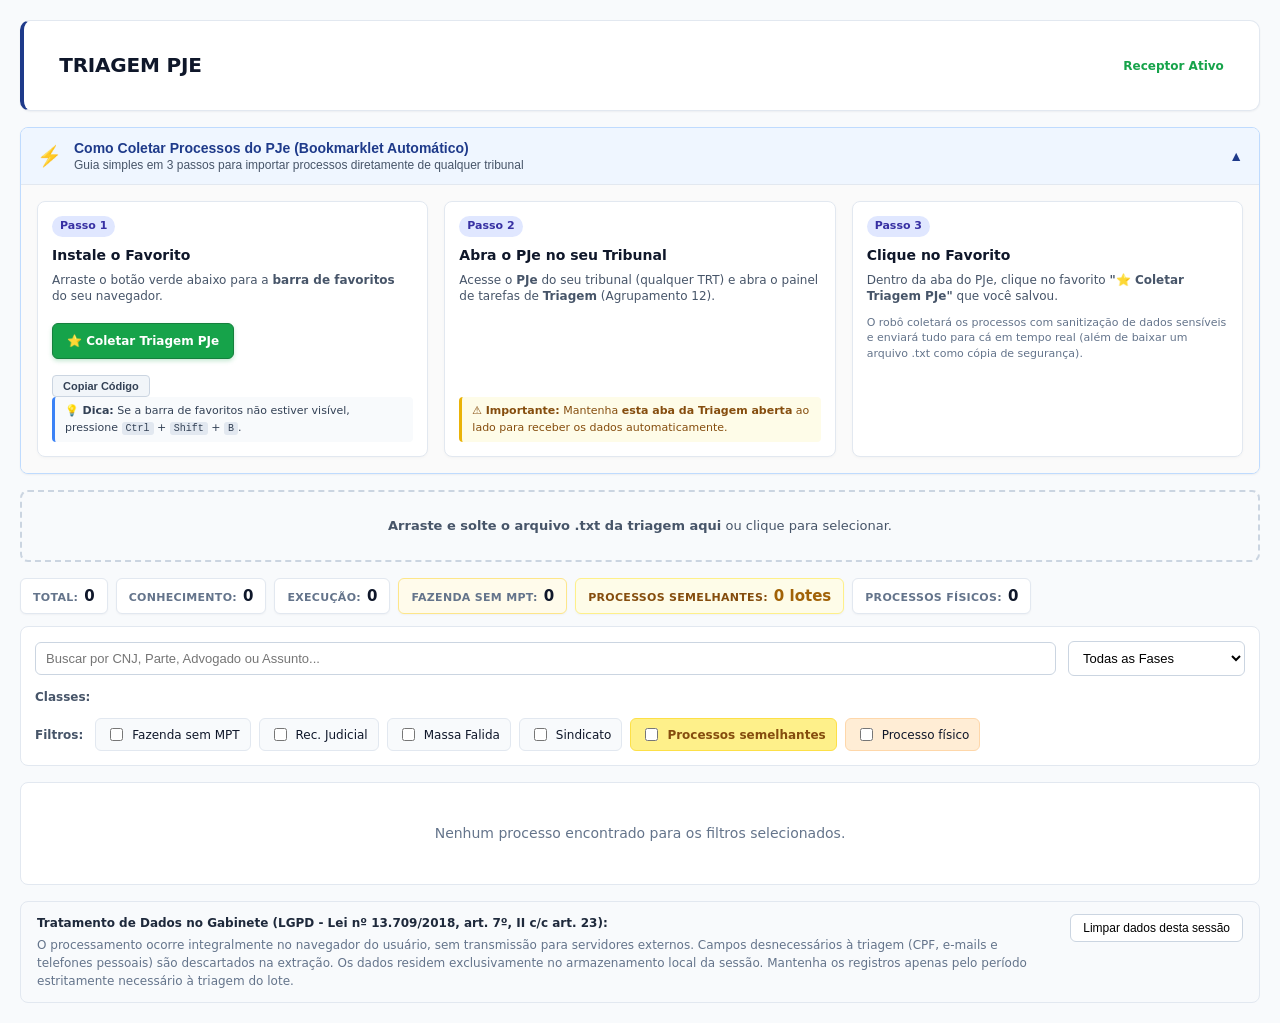
==== triagem_completa.html @ 13e7f6de "Add files via upload" ====
<!DOCTYPE html>
<html lang="pt-BR">
<head>
  <meta charset="utf-8">
  <meta name="viewport" content="width=device-width, initial-scale=1.0">
  <title>Triagem PJe</title>
  <link rel="manifest" href="manifest.json">
  <link rel="icon" type="image/svg+xml" href="icon.svg">
  <meta name="theme-color" content="#1e3a8a">
  <meta name="apple-mobile-web-app-capable" content="yes">
  <meta name="apple-mobile-web-app-status-bar-style" content="black-translucent">
  <style>
:root {
    --primary: #1e3a8a;
    --primary-hover: #1d4ed8;
    --primary-light: #eff6ff;
    --success: #15803d;
    --success-bg: #dcfce7;
    --warning: #b45309;
    --danger: #b91c1c;
    --danger-bg: #fee2e2;
    --gray-50: #f8fafc;
    --gray-100: #f1f5f9;
    --gray-200: #e2e8f0;
    --gray-300: #cbd5e1;
    --gray-400: #94a3b8;
    --gray-500: #64748b;
    --gray-600: #475569;
    --gray-700: #334155;
    --gray-800: #1e293b;
    --gray-900: #0f172a;
    --gray-note: #555;
    --bg-page: #f4f6f9;
    --accent-blue: #2563eb;
    --accent-border: #bfdbfe;
    --dropzone-bg: #f8faff;
    --dropzone-border: #93c5fd;
    --fazenda-bg: #fef08a;
    --fazenda-ink: #854d0e;
    --fazenda-border: #fde047;
    --adv-bg: #ede9fe;
    --adv-ink: #5b21b6;
    --adv-border: #ddd6fe;
    --success-border: #86efac;
    --danger-border: #fca5a5;
    --radius: 10px;
    --radius-sm: 6px;
    --radius-pill: 999px;
    --shadow-sm: 0 1px 2px rgba(15,23,42,0.05);
    --shadow-md: 0 4px 10px -2px rgba(15,23,42,0.07), 0 2px 4px -2px rgba(15,23,42,0.04);
    --shadow-lg: 0 10px 15px -3px rgba(15,23,42,0.08), 0 4px 6px -4px rgba(15,23,42,0.03);
    --space-3xs: 0.25rem;
    --space-2xs: 0.5rem;
    --space-xs: 0.75rem;
    --space-sm: 1rem;
    --space-md: 1.5rem;
    --space-lg: 2rem;
    --space-xl: 3rem;
    --ease-out: cubic-bezier(0.16, 1, 0.3, 1);
    --dur-fast: 120ms;
    --dur-base: 180ms;
  }

  * { box-sizing: border-box; }
  :focus-visible {
    outline: 2px solid var(--primary-hover);
    outline-offset: 2px;
  }
  body {
    font-family: -apple-system, BlinkMacSystemFont, "Segoe UI", Roboto, Helvetica, Arial, sans-serif;
    margin: 0;
    background: var(--bg-page);
    color: var(--gray-800);
    line-height: 1.5;
    -webkit-font-smoothing: antialiased;
  }

  .wrap {
    max-width: 1200px;
    margin: 0 auto;
    padding: var(--space-xl) var(--space-md) 5rem;
  }

  @media (prefers-reduced-motion: reduce) {
    * { transition-duration: 0.01ms !important; animation-duration: 0.01ms !important; }
  }

  header {
    background: white;
    border: 1px solid var(--gray-200);
    border-radius: var(--radius);
    padding: var(--space-lg) 2.2rem;
    margin-bottom: var(--space-lg);
    box-shadow: var(--shadow-sm);
    border-left: 4px solid var(--primary);
  }
  .header-badge {
    display: inline-flex;
    align-items: center;
    gap: 0.4rem;
    background: var(--primary-light);
    color: var(--primary);
    font-size: 0.74rem;
    font-weight: 700;
    text-transform: uppercase;
    letter-spacing: 0.08em;
    padding: 4px 10px;
    border-radius: var(--radius-pill);
    margin-bottom: var(--space-sm);
  }
  h1 {
    font-size: 1.65rem;
    color: var(--gray-900);
    margin: 0 0 var(--space-2xs) 0;
    font-weight: 800;
    letter-spacing: -0.01em;
    line-height: 1.25;
  }
  .header-desc {
    color: var(--gray-600);
    font-size: 1rem;
    margin: 0 0 var(--space-md) 0;
    max-width: 68ch;
  }
  .header-info-box {
    background: var(--gray-50);
    border: 1px solid var(--gray-200);
    border-radius: var(--radius-sm);
    padding: var(--space-sm) 1.2rem;
    font-size: 0.87rem;
    color: var(--gray-700);
  }

  section {
    background: white;
    border: 1px solid var(--gray-200);
    border-radius: var(--radius);
    padding: var(--space-lg) 2rem;
    margin-bottom: var(--space-lg);
    box-shadow: var(--shadow-sm);
  }
  section h2 {
    font-size: 1.2rem;
    color: var(--gray-900);
    margin-top: 0;
    margin-bottom: var(--space-md);
    font-weight: 700;
    letter-spacing: -0.005em;
    display: flex;
    align-items: center;
    gap: var(--space-xs);
  }
  .passo-num {
    display: inline-flex;
    align-items: center;
    justify-content: center;
    width: 1.9rem;
    height: 1.9rem;
    border-radius: 50%;
    background: var(--primary);
    color: white;
    font-size: 0.9rem;
    font-weight: 700;
    flex-shrink: 0;
  }
  .section-subtitle {
    color: var(--gray-600);
    font-size: 0.92rem;
    margin-top: -0.6rem;
    margin-bottom: var(--space-md);
  }

  .install-link-box {
    background: var(--primary-light);
    border: 1px solid var(--accent-border);
    border-radius: var(--radius);
    padding: var(--space-md);
    text-align: center;
    margin: var(--space-sm) 0;
  }
  .install-link-box a.btn-instalar {
    display: inline-block;
    padding: 11px 26px;
    background: var(--accent-blue);
    color: white;
    border-radius: var(--radius-pill);
    text-decoration: none;
    font-weight: 700;
    font-size: 1rem;
    transition: background var(--dur-base) var(--ease-out), transform var(--dur-fast) var(--ease-out), box-shadow var(--dur-base) var(--ease-out);
    box-shadow: var(--shadow-sm);
  }
  .install-link-box a.btn-instalar:hover { background: var(--primary-hover); box-shadow: var(--shadow-md); transform: translateY(-1px); }
  .install-link-box a.btn-instalar:active { transform: translateY(0); }
  .install-link-box .sub { margin-top: var(--space-xs); font-size: 0.85rem; color: var(--gray-600); }

  .upload-area {
    border: 2px dashed var(--dropzone-border);
    border-radius: var(--radius);
    padding: 2rem 1.5rem;
    text-align: center;
    background: var(--dropzone-bg);
    cursor: pointer;
    transition: border-color var(--dur-base) var(--ease-out), background var(--dur-base) var(--ease-out);
    position: relative;
  }
  .upload-area:hover, .upload-area.dragover {
    border-color: var(--accent-blue);
    background: var(--primary-light);
  }
  .upload-area input[type=file] {
    position: absolute;
    top: 0; left: 0; width: 100%; height: 100%;
    opacity: 0;
    cursor: pointer;
  }
  .upload-title { font-size: 1.05rem; font-weight: 700; color: var(--gray-900); margin-bottom: var(--space-3xs); }
  .upload-sub { font-size: 0.85rem; color: var(--gray-600); }

  .file-loaded-badge {
    display: none;
    margin-top: var(--space-xs);
    background: var(--success-bg);
    color: var(--success);
    padding: 6px 14px;
    border-radius: var(--radius-pill);
    font-size: 0.85rem;
    font-weight: 600;
  }

  .stats-bar {
    display: none;
    align-items: center;
    flex-wrap: wrap;
    gap: 0.4rem var(--space-sm);
    margin: var(--space-md) 0;
    padding: var(--space-2xs) var(--space-sm);
    background: var(--gray-50);
    border: 1px solid var(--gray-200);
    border-radius: var(--radius-sm);
    font-size: 0.85rem;
    color: var(--gray-700);
  }
  .stats-bar-sep { color: var(--gray-400); }
  .stats-bar-item b { font-weight: 800; }
  .stats-bar-item.fazenda b { color: var(--warning); }
  .stats-bar-item.alert b { color: var(--danger); }
  .stats-bar-item.ok b { color: var(--success); }

  .panels-grid {
    display: none;
    grid-template-columns: 1fr 1fr;
    gap: var(--space-md);
    margin: var(--space-md) 0;
  }
  @media (max-width: 800px) { .panels-grid { grid-template-columns: 1fr; } }
  .panel {
    border: 1px solid var(--gray-200);
    border-radius: var(--radius-sm);
    background: var(--gray-50);
    max-height: 280px;
    overflow-y: auto;
  }
  .panel h3 {
    position: sticky;
    top: 0;
    background: var(--gray-100);
    margin: 0;
    padding: var(--space-xs) 1rem;
    font-size: 0.85rem;
    font-weight: 700;
    color: var(--gray-700);
    border-bottom: 1px solid var(--gray-200);
  }
  .panel-row {
    display: flex;
    justify-content: space-between;
    align-items: center;
    gap: var(--space-2xs);
    padding: var(--space-2xs) 1rem;
    border-bottom: 1px solid var(--gray-200);
    font-size: 0.85rem;
    cursor: pointer;
    transition: background var(--dur-fast) var(--ease-out);
  }
  .panel-row:last-child { border-bottom: none; }
  .panel-row:hover { background: var(--primary-light); }
  .panel-row .qtd {
    flex-shrink: 0;
    background: white;
    border: 1px solid var(--gray-300);
    border-radius: var(--radius-pill);
    padding: 1px 8px;
    font-weight: 700;
    font-size: 0.76rem;
    color: var(--gray-700);
  }
  .panel-empty { padding: var(--space-xs) 1rem; font-size: 0.82rem; color: var(--gray-600); font-style: italic; }

  .table-controls {
    display: none;
    flex-direction: column;
    gap: var(--space-md);
    margin: var(--space-md) 0 var(--space-sm);
    padding: var(--space-md) 1.5rem;
    background: white;
    border: 1px solid var(--gray-200);
    border-left: 4px solid var(--primary);
    border-radius: var(--radius-sm);
    box-shadow: var(--shadow-sm);
  }
  .filtros-header h3 { margin: 0 0 0.2rem; font-size: 1.02rem; font-weight: 700; color: var(--gray-900); }
  .filtros-header p { margin: 0; font-size: 0.85rem; color: var(--gray-600); }
  #filtrosResumoCount { font-weight: 700; color: var(--primary); }

  .filtro-grupo { padding-top: var(--space-sm); border-top: 1px solid var(--gray-200); }
  .filtros-header + .filtro-grupo { border-top: none; padding-top: 0; }
  .filtro-grupo-topo { display: flex; align-items: center; justify-content: space-between; gap: 0.6rem; margin-bottom: var(--space-2xs); }
  .filtro-grupo-titulo { display: block; font-size: 0.76rem; font-weight: 700; color: var(--gray-600); text-transform: uppercase; letter-spacing: 0.05em; margin-bottom: var(--space-2xs); }
  .filtro-grupo-topo .filtro-grupo-titulo { margin-bottom: 0; }
  .filtro-grupo-acoes { display: flex; gap: 0.9rem; }
  .link-acao {
    background: none; border: none; padding: 0; cursor: pointer;
    font-size: 0.78rem; font-weight: 700; color: var(--primary);
    text-decoration: underline;
    text-underline-offset: 2px;
    transition: color var(--dur-fast) var(--ease-out);
  }
  .link-acao:hover { color: var(--primary-hover); }

  .facet-row { display: flex; flex-wrap: wrap; gap: var(--space-2xs); align-items: center; }
  .chip {
    display: inline-flex;
    align-items: center;
    gap: 6px;
    background: white;
    border: 1px solid var(--gray-300);
    border-radius: var(--radius-pill);
    padding: 5px 12px;
    font-size: 0.83rem;
    font-weight: 600;
    cursor: pointer;
    color: var(--gray-700);
    transition: background var(--dur-fast) var(--ease-out), border-color var(--dur-fast) var(--ease-out), color var(--dur-fast) var(--ease-out);
  }
  .chip:hover { background: var(--gray-100); }
  .chip.active { background: var(--primary); color: white; border-color: var(--primary); }
  .chip .chip-count {
    background: rgba(0,0,0,0.06);
    border-radius: var(--radius-pill);
    padding: 1px 7px;
    font-size: 0.74rem;
    font-weight: 700;
  }
  .chip.active .chip-count { background: rgba(255,255,255,0.25); }
  .chip.chip-warn.active { background: var(--warning); border-color: var(--warning); color: white; }
  .chip.removable.active { background: var(--danger); border-color: var(--danger); }
  .chip.removable.active::after { content: " ×"; }

  .controls-bottom-row { display: flex; flex-wrap: wrap; gap: var(--space-sm); align-items: center; justify-content: space-between; padding-top: var(--space-sm); border-top: 1px solid var(--gray-200); }
  .search-box { min-width: 220px; flex: 1; max-width: 320px; }
  .search-box input {
    width: 100%;
    padding: 7px 10px;
    font-size: 0.85rem;
    border: 1px solid var(--gray-300);
    border-radius: var(--radius-sm);
    transition: border-color var(--dur-fast) var(--ease-out);
  }
  .search-box input:hover { border-color: var(--gray-400); }
  .action-buttons { display: flex; gap: var(--space-2xs); flex-wrap: wrap; }

  .btn-copiar {
    background: white;
    border: 1px solid var(--gray-300);
    border-radius: var(--radius-sm);
    padding: 5px 12px;
    font-size: 0.82rem;
    font-weight: 600;
    cursor: pointer;
    color: var(--gray-700);
    transition: background var(--dur-fast) var(--ease-out), border-color var(--dur-fast) var(--ease-out);
  }
  .btn-copiar:hover { background: var(--gray-100); border-color: var(--gray-400); }

  .table-wrapper {
    display: none;
    overflow-x: auto;
    border: 1px solid var(--gray-200);
    border-radius: var(--radius-sm);
    box-shadow: var(--shadow-sm);
    margin-top: var(--space-sm);
  }
  table { border-collapse: collapse; width: 100%; min-width: 860px; table-layout: fixed; background: white; font-size: 0.87rem; text-align: left; }
  col.col-cnj { width: 45%; }
  col.col-recurso { width: 8%; }
  col.col-patronos { width: 0; display: none; }
  col.col-assuntos { width: 33%; }
  col.col-data { width: 14%; }
  #tabela.show-patronos col.col-cnj { width: 38%; }
  #tabela.show-patronos col.col-recurso { width: 7%; }
  #tabela.show-patronos col.col-patronos { width: 20%; display: table-column; }
  #tabela.show-patronos col.col-assuntos { width: 23%; }
  #tabela.show-patronos col.col-data { width: 12%; }
  .col-patronos-cell { display: none; }
  #tabela.show-patronos .col-patronos-cell { display: table-cell; }
  th {
    background: var(--gray-800);
    color: white;
    padding: 10px 12px;
    font-weight: 600;
    font-size: 0.78rem;
    letter-spacing: 0.02em;
    position: sticky;
    top: 0;
  }
  th.sortable { cursor: pointer; user-select: none; transition: background var(--dur-fast) var(--ease-out); }
  th.sortable:hover { background: var(--gray-700); }
  td { border-top: 1px solid var(--gray-200); padding: 10px 12px; vertical-align: top; overflow-wrap: break-word; word-break: break-word; }
  tr:nth-child(even) { background: var(--gray-50); }
  tr { transition: background var(--dur-fast) var(--ease-out); }
  tr:hover { background: var(--gray-100); }

  .cnj-cell { font-family: ui-monospace, SFMono-Regular, Menlo, monospace; font-size: 0.89rem; font-weight: 700; color: var(--gray-900); display: flex; align-items: center; gap: 0.4rem; flex-wrap: wrap; }
  .cnj-cell span { word-break: normal; overflow-wrap: normal; }
  .btn-copy-cnj {
    background: transparent;
    border: 1px solid var(--gray-300);
    border-radius: var(--radius-sm);
    padding: 1px 6px;
    font-size: 0.72rem;
    cursor: pointer;
    color: var(--gray-600);
    flex-shrink: 0;
    transition: background var(--dur-fast) var(--ease-out), color var(--dur-fast) var(--ease-out), border-color var(--dur-fast) var(--ease-out);
  }
  .btn-copy-cnj:hover { background: white; color: var(--primary); border-color: var(--primary); }

  .partes-resumo { margin-top: 4px; font-size: 0.82rem; font-weight: 400; color: var(--gray-700); line-height: 1.45; overflow-wrap: break-word; word-break: break-word; }
  .parte-fazenda { background: var(--fazenda-bg); color: var(--fazenda-ink); border: 1px solid var(--fazenda-border); border-radius: 4px; padding: 0 5px; font-weight: 700; }
  .parte-versus { color: var(--gray-400); font-weight: 700; margin: 0 3px; }
  .parte-mais { color: var(--gray-600); font-style: italic; }

  .tags-container { display: flex; flex-wrap: wrap; gap: 4px; }
  .tag-fp, .tag-assunto, .tag-adv { max-width: 100%; overflow-wrap: break-word; word-break: break-word; }
  .tag-fp { display: inline-block; padding: 2px 7px; border-radius: 4px; font-size: 0.76rem; font-weight: 600; background: var(--fazenda-bg); color: var(--fazenda-ink); border: 1px solid var(--fazenda-border); }
  .tag-assunto { display: inline-block; padding: 2px 7px; border-radius: 4px; font-size: 0.76rem; background: var(--gray-100); color: var(--gray-700); border: 1px solid var(--gray-300); }
  .tag-adv { display: inline-block; padding: 2px 7px; border-radius: 4px; font-size: 0.76rem; background: var(--adv-bg); color: var(--adv-ink); border: 1px solid var(--adv-border); }
  .badge-status { display: inline-flex; align-items: center; gap: 0.3rem; padding: 3px 9px; border-radius: var(--radius-pill); font-size: 0.76rem; font-weight: 700; white-space: nowrap; }
  .badge-status.nao { background: var(--danger-bg); color: var(--danger); border: 1px solid var(--danger-border); }
  .badge-status.sim { background: var(--success-bg); color: var(--success); border: 1px solid var(--success-border); }
  .badge-classe { display: inline-block; padding: 2px 8px; border-radius: 4px; font-size: 0.76rem; font-weight: 700; background: var(--primary-light); color: var(--primary); white-space: nowrap; }

  #vazio { color: var(--gray-600); text-align: center; padding: var(--space-lg) 1rem; font-style: italic; background: var(--gray-50); border-radius: var(--radius-sm); border: 1px dashed var(--gray-300); margin-top: var(--space-sm); }

  details.avancado { margin-top: var(--space-lg); border-top: 1px solid var(--gray-200); padding-top: var(--space-sm); }
  details.avancado summary { cursor: pointer; font-weight: 600; color: var(--gray-700); font-size: 0.9rem; user-select: none; transition: color var(--dur-fast) var(--ease-out); }
  details.avancado summary:hover { color: var(--primary); }
  .config { display: flex; gap: var(--space-sm); flex-wrap: wrap; margin: var(--space-sm) 0; }
  .config div { flex: 1; min-width: 260px; }
  textarea {
    width: 100%;
    height: 140px;
    font-family: ui-monospace, SFMono-Regular, Menlo, monospace;
    font-size: 0.8rem;
    padding: 8px;
    border: 1px solid var(--gray-300);
    border-radius: var(--radius-sm);
    box-sizing: border-box;
    transition: border-color var(--dur-fast) var(--ease-out);
  }
  textarea:hover { border-color: var(--gray-400); }
  label.campo { font-weight: 700; font-size: 0.8rem; display: block; margin-bottom: 4px; color: var(--gray-700); }
  .controls-avancado { margin: var(--space-xs) 0; display: flex; gap: var(--space-xs); align-items: center; flex-wrap: wrap; }

  .toast {
    position: fixed;
    bottom: 20px;
    right: 20px;
    background: var(--gray-900);
    color: white;
    padding: 10px 18px;
    border-radius: var(--radius-sm);
    font-size: 0.88rem;
    box-shadow: var(--shadow-lg);
    z-index: 9999;
    opacity: 0;
    transform: translateY(10px);
    transition: opacity var(--dur-base) var(--ease-out), transform var(--dur-base) var(--ease-out);
    pointer-events: none;
  }
  .toast.show { opacity: 1; transform: translateY(0); }

  /* Painel de Agrupamentos e Clusters Negociais */
  .painel-agrupamentos-grid {
    display: grid;
    grid-template-columns: repeat(auto-fit, minmax(260px, 1fr));
    gap: 12px;
  }
  .painel-agrupamentos-grid.painel-reclamadas-apenas {
    display: block;
  }
  .grade-reclamadas-chips {
    display: grid;
    grid-template-columns: repeat(auto-fill, minmax(240px, 1fr));
    gap: 8px;
  }
  .card-agrupamento {
    background: #ffffff;
    border: 1px solid #e2e8f0;
    border-radius: 8px;
    padding: 12px;
    box-shadow: var(--shadow-sm);
  }
  .card-agrupamento-header {
    display: flex;
    justify-content: space-between;
    align-items: center;
    margin-bottom: 8px;
    padding-bottom: 6px;
    border-bottom: 1px solid #f1f5f9;
  }
  .card-agrupamento-titulo {
    font-size: 12px;
    font-weight: 700;
    color: #1e293b;
    text-transform: uppercase;
    letter-spacing: 0.5px;
  }
  .card-agrupamento-badge {
    font-size: 11px;
    font-weight: 600;
    color: #64748b;
    background: #f1f5f9;
    padding: 2px 6px;
    border-radius: 4px;
  }
  .card-agrupamento-badge.badge-destaque {
    background: #fef08a;
    color: #854d0e;
    font-weight: 700;
  }
  .item-agrupamento-clicavel {
    padding: 6px 8px;
    margin-bottom: 4px;
    border-radius: 6px;
    cursor: pointer;
    transition: background 0.15s ease, border-color 0.15s ease;
    border: 1px solid transparent;
  }
  .item-agrupamento-clicavel:hover {
    background: #f8fafc;
    border-color: #cbd5e1;
  }
  .item-agrupamento-topo {
    display: flex;
    justify-content: space-between;
    align-items: center;
    font-size: 12px;
    gap: 8px;
  }
  .item-nome {
    font-weight: 600;
    color: #0f172a;
    white-space: nowrap;
    overflow: hidden;
    text-overflow: ellipsis;
    flex: 1;
  }
  .item-qtd {
    font-size: 11px;
    font-weight: 700;
    color: #2563eb;
    background: #eff6ff;
    padding: 1px 6px;
    border-radius: 4px;
    white-space: nowrap;
  }
  .item-subinfo {
    font-size: 11px;
    color: #64748b;
    white-space: nowrap;
    overflow: hidden;
    text-overflow: ellipsis;
    margin-top: 2px;
  }
  .btn-filtrar-todos-escala {
    width: 100%;
    margin-top: 8px;
    padding: 6px 10px;
    background: #fef08a;
    border: 1px solid #fde047;
    border-radius: 4px;
    font-size: 11px;
    font-weight: 700;
    color: #854d0e;
    cursor: pointer;
    transition: background 0.15s ease;
  }
  .btn-filtrar-todos-escala:hover {
    background: #fde047;
  }
  .texto-vazio-card {
    font-size: 12px;
    color: #94a3b8;
    margin: 8px 0;
    font-style: italic;
  }

  /* Sanfona Retrátil: Tutorial Bookmarklet Didático */
  .card-sanfona-bookmarklet {
    background: #ffffff;
    border: 1px solid #bfdbfe;
    border-radius: 8px;
    overflow: hidden;
    margin-bottom: 16px;
    box-shadow: var(--shadow-sm);
  }
  .btn-sanfona-header {
    width: 100%;
    background: #eff6ff;
    border: none;
    padding: 12px 16px;
    display: flex;
    justify-content: space-between;
    align-items: center;
    cursor: pointer;
    text-align: left;
    transition: background 0.15s ease;
  }
  .btn-sanfona-header:hover {
    background: #dbeafe;
  }
  .sanfona-header-info {
    display: flex;
    align-items: center;
    gap: 12px;
  }
  .sanfona-icone {
    font-size: 20px;
  }
  .sanfona-titulo {
    font-size: 14px;
    font-weight: 700;
    color: #1e3a8a;
  }
  .sanfona-subtitulo {
    font-size: 12px;
    color: #475569;
    margin-top: 2px;
  }
  .sanfona-seta {
    font-size: 14px;
    color: #1e3a8a;
    font-weight: 700;
  }
  .sanfona-corpo {
    padding: 16px;
    border-top: 1px solid #e2e8f0;
    background: #fafafa;
  }
  .passos-bookmarklet-grid {
    display: grid;
    grid-template-columns: repeat(auto-fit, minmax(280px, 1fr));
    gap: 16px;
  }
  .card-passo {
    background: #ffffff;
    border: 1px solid #e2e8f0;
    border-radius: 8px;
    padding: 14px;
    display: flex;
    flex-direction: column;
    box-shadow: 0 1px 3px rgba(0,0,0,0.03);
  }
  .passo-numero {
    display: inline-block;
    background: #e0e7ff;
    color: #3730a3;
    font-size: 11px;
    font-weight: 700;
    padding: 2px 8px;
    border-radius: 999px;
    width: fit-content;
    margin-bottom: 8px;
  }
  .passo-titulo {
    font-size: 14px;
    font-weight: 700;
    color: #0f172a;
    margin-bottom: 6px;
  }
  .passo-desc {
    font-size: 12px;
    color: #475569;
    margin: 0 0 10px 0;
    line-height: 1.4;
  }
  .passo-acao {
    margin: 8px 0;
  }
  .btn-arrastar-bookmarklet {
    display: inline-block;
    background: #16a34a;
    color: #ffffff !important;
    text-decoration: none;
    font-size: 12px;
    font-weight: 700;
    padding: 8px 14px;
    border-radius: 6px;
    cursor: grab;
    border: 1px solid #15803d;
    box-shadow: 0 2px 4px rgba(22,163,74,0.25);
    transition: background 0.15s ease, transform 0.15s ease;
  }
  .btn-arrastar-bookmarklet:hover {
    background: #15803d;
    transform: translateY(-1px);
  }
  .btn-arrastar-bookmarklet:active {
    cursor: grabbing;
  }
  .btn-copiar-codigo-bm {
    background: #f1f5f9;
    border: 1px solid #cbd5e1;
    color: #334155;
    padding: 4px 10px;
    font-size: 11px;
    font-weight: 600;
    border-radius: 4px;
    cursor: pointer;
    transition: background 0.15s ease;
  }
  .btn-copiar-codigo-bm:hover {
    background: #e2e8f0;
  }
  .msg-copiado-bm {
    font-size: 11px;
    color: #16a34a;
    font-weight: 600;
  }
  .passo-dica {
    margin-top: auto;
    font-size: 11px;
    padding: 6px 10px;
    background: #f8fafc;
    border-left: 3px solid #3b82f6;
    border-radius: 4px;
    color: #334155;
  }
  .passo-dica kbd {
    background: #e2e8f0;
    padding: 1px 4px;
    border-radius: 3px;
    font-family: monospace;
    font-size: 10px;
  }
  .btn-instalar-app {
    display: inline-flex;
    align-items: center;
    gap: 6px;
    background: #0284c7;
    color: #ffffff;
    border: none;
    padding: 6px 12px;
    border-radius: 6px;
    font-size: 12px;
    font-weight: 700;
    cursor: pointer;
    transition: background 0.15s ease;
  }
  .btn-instalar-app:hover {
    background: #0369a1;
  }

  /* Enterprise Data Table: Sticky Header Permanente */
  .tabela-triagem thead th {
    position: sticky !important;
    top: 0 !important;
    z-index: 10 !important;
    background: #f8fafc !important;
    box-shadow: inset 0 -1px 0 #cbd5e1, 0 2px 4px rgba(15,23,42,0.05) !important;
  }

  /* Enterprise Data Table: Keyboard-First Navigation & Linha em Foco */
  .tabela-triagem tbody tr.linha-processo {
    outline: none;
    transition: background 0.12s ease, outline 0.12s ease;
  }
  .tabela-triagem tbody tr.linha-processo:hover {
    background-color: #f8fafc;
  }
  .tabela-triagem tbody tr.linha-processo.linha-em-foco {
    outline: 2px solid #2563eb !important;
    outline-offset: -2px !important;
    background-color: #eff6ff !important;
  }
  .tabela-triagem tbody tr.linha-processo.linha-selecionada {
    background-color: #f0fdf4;
  }
  .tabela-triagem tbody tr.linha-processo.linha-selecionada.linha-em-foco {
    background-color: #dcfce7 !important;
    outline: 2px solid #16a34a !important;
  }

  /* Alinhamento Numérico Tabular (Coluna Desde) */
  .coluna-tempo-tarefa {
    font-variant-numeric: tabular-nums;
    font-feature-settings: "tnum";
    font-family: ui-monospace, SFMono-Regular, Menlo, Monaco, Consolas, monospace;
  }

  /* Micro-KPI Cards Horizontais (Dashboard Tufteano) */
  .grade-micro-kpis {
    display: flex;
    gap: 8px;
    align-items: stretch;
    flex-wrap: wrap;
  }
  .card-micro-kpi {
    background: #ffffff;
    border: 1px solid #e2e8f0;
    border-radius: 6px;
    padding: 6px 12px;
    display: flex;
    align-items: baseline;
    gap: 6px;
    box-shadow: 0 1px 2px rgba(15,23,42,0.04);
    transition: border-color 0.15s ease;
  }
  .card-micro-kpi:hover {
    border-color: #cbd5e1;
  }
  .card-micro-kpi .kpi-label {
    font-size: 11px;
    font-weight: 600;
    color: #64748b;
    text-transform: uppercase;
    letter-spacing: 0.3px;
  }
  .card-micro-kpi .kpi-valor {
    font-size: 15px;
    font-weight: 800;
    color: #0f172a;
    font-variant-numeric: tabular-nums;
  }
  .card-micro-kpi.kpi-alerta-fazenda {
    background: #fffbeb;
    border-color: #fde68a;
  }
  .card-micro-kpi.kpi-alerta-fazenda.tem-pendencia {
    background: #fef2f2;
    border-color: #fecaca;
  }
  .card-micro-kpi.kpi-alerta-fazenda.tem-pendencia .kpi-label {
    color: #991b1b;
  }
  .card-micro-kpi.kpi-alerta-fazenda.tem-pendencia .kpi-valor {
    color: #b91c1c;
  }
  .card-micro-kpi.kpi-destaque-semelhantes {
    background: #fefce8;
    border-color: #fef08a;
  }
  .card-micro-kpi.kpi-destaque-semelhantes .kpi-label {
    color: #854d0e;
  }
  .card-micro-kpi.kpi-destaque-semelhantes .kpi-valor {
    color: #a16207;
  }
  </style>
</head>
<body style="margin:0;padding:20px;background:var(--bg-canvas, #f8fafc);font-family:system-ui,-apple-system,sans-serif;color:var(--text-primary, #0f172a);">
  <div id="app" style="max-width:1440px;margin:0 auto;"></div>

  <script type="module">

// ==========================================================
// DADOS DE REFERÊNCIA EMBUTIDOS (TPU E FAZENDA PÚBLICA)
// ==========================================================
const DADOS_TERMOS_FAZENDA = {"termosA":["MUNICIPIO DE|MUNICIPIO DO|MUNICIPIO DA","PREFEITURA","ESTADO DE|ESTADO DO|ESTADO DA","FAZENDA (PUBLICA|DO ESTADO|NACIONAL|MUNICIPAL)","PROCURADORIA (GERAL|DO ESTADO|DO MUNICIPIO|REGIONAL|FEDERAL)","\\bAGU\\b|\\bPGFN\\b|\\bPGF\\b","UNIAO FEDERAL","\\bD\\.?E\\.?R\\.?\\b|DEPARTAMENTO DE ESTRADAS DE RODAGEM","\\bDAEE\\b|DEPARTAMENTO DE AGUAS E ENERGIA ELETRICA","\\bDETRAN\\b|DEPARTAMENTO ESTADUAL DE TRANSITO","AUTARQUIA","SUPERINTENDENCIA (DO|DA|DE|REGIONAL|FEDERAL)","\\bINSS\\b|INSTITUTO NACIONAL DO SEGURO SOCIAL","\\bIBGE\\b|\\bIBAMA\\b|\\bICMBIO\\b|\\bINCRA\\b|\\bINPI\\b|\\bINMETRO\\b","\\bDNIT\\b|DEPARTAMENTO NACIONAL DE INFRAESTRUTURA DE TRANSPORTES","\\bANATEL\\b|\\bANVISA\\b|\\bANEEL\\b|\\bANAC\\b|\\bANTT\\b|\\bANP\\b|\\bANS\\b|\\bANTAQ\\b|\\bANCINE\\b","AGENCIA NACIONAL|AGENCIA REGULADORA|AGENCIA ESTADUAL","\\bIPESP\\b|\\bSPPREV\\b|SAO PAULO PREVIDENCIA","\\bIPREM\\b|INSTITUTO DE PREVIDENCIA","\\bIAMSPE\\b|INSTITUTO DE ASSISTENCIA MEDICA AO SERVIDOR","\\bIMESC\\b","\\bBUTANTA\\b|\\bBUTANTAN\\b|INSTITUTO BUTANTA|FUNDACAO BUTANTAN","INSTITUTO ADOLFO LUTZ|INSTITUTO PASTEUR|INSTITUTO DE BOTANICA|INSTITUTO FLORESTAL|INSTITUTO GEOLOGICO","\\bIPT\\b|INSTITUTO DE PESQUISAS TECNOLOGICAS","\\bIPEN\\b|INSTITUTO DE PESQUISAS ENERGETICAS E NUCLEARES","\\bUSP\\b|UNIVERSIDADE DE SAO PAULO","\\bUNESP\\b|UNIVERSIDADE ESTADUAL PAULISTA","\\bUNICAMP\\b|UNIVERSIDADE ESTADUAL DE CAMPINAS","\\bUNIFESP\\b|UNIVERSIDADE FEDERAL DE","\\bUFABC\\b|\\bUFSCAR\\b","UNIVERSIDADE FEDERAL|UNIVERSIDADE ESTADUAL|FACULDADE PUBLICA","INSTITUTO FEDERAL DE","CENTRO (ESTADUAL DE EDUCACAO TECNOLOGICA )?PAULA SOUZA|\\bFATEC\\b|\\bETEC\\b","EMPRESA BRASILEIRA DE CORREIOS E TELEGRAFOS|\\bECT\\b","\\bINFRAERO\\b|EMPRESA BRASILEIRA DE INFRAESTRUTURA AEROPORTUARIA","FUNDACAO (PUBLICA|MUNICIPAL|ESTADUAL|FEDERAL)|\\bFUNDACAO CASA\\b|CENTRO DE ATENDIMENTO SOCIOEDUCATIVO AO ADOLESCENTE","\\bPROCON\\b|FUNDACAO DE PROTECAO E DEFESA DO CONSUMIDOR","\\bHOSPITAL DAS CLINICAS\\b|HOSPITAL REGIONAL|HOSPITAL GERAL DE|HOSPITAL MUNICIPAL DE|HOSPITAL ESTADUAL DE","\\bSEADE\\b|\\bFAPESP\\b","\\bEMTU\\b|EMPRESA METROPOLITANA DE TRANSPORTES URBANOS","\\bPRODESP\\b|COMPANHIA DE PROCESSAMENTO DE DADOS DO ESTADO","CONSORCIO INTERMUNICIPAL","SERVICO AUTONOMO DE AGUA E ESGOTO|\\bSAAE\\b","DISTRITO FEDERAL","CAMARA MUNICIPAL","GOVERNO DO ESTADO","SECRETARIA (DE|DA|DO|ESTADUAL|MUNICIPAL)"],"termosB":["\\bANAC\\b","\\bANATEL\\b","\\bANS\\b","\\bANTT\\b","\\bANVISA\\b","\\bARSESP\\b","\\bARTESP\\b","\\bBACEN\\b|BANCO CENTRAL DO BRASIL","\\bCAPES\\b","\\bCNPQ\\b","\\bCEETEPS\\b|CENTRO PAULA SOUZA","\\bCOREN-?SP\\b","\\bCRA-?SP\\b","\\bCRC-?SP\\b","\\bCREA-?SP\\b","\\bCREFITO-?3\\b","\\bCREMESP\\b","\\bCRO-?SP\\b","\\bCVM\\b","CONSORCIO INTERMUNICIPAL DO GRANDE ABC","\\bECT\\b|CORREIOS","\\bDAEE\\b","\\bDER-?SP\\b","\\bDETRAN-?SP\\b","ESTADO DE SAO PAULO|FAZENDA PUBLICA ESTADUAL|\\bPGE-?SP\\b","\\bFAMEMA\\b","\\bFAMERP\\b","\\bFAPESP\\b","\\bFIOCRUZ\\b","\\bFUNAI\\b","\\bFUNDACENTRO\\b","\\bFURP\\b","FUNDACAO CASA-?SP","FUNDACAO FLORESTAL DE SAO PAULO","FUNDACAO ITESP","FUNDACAO MEMORIAL DA AMERICA LATINA","FUNDACAO ONCOCENTRO DE SAO PAULO|\\bFOSP\\b","FUNDACAO PROCON-?SP","FUNDACAO SEADE","\\bHC-?FMRP-?USP\\b","\\bHC-?FMUSP\\b","\\bHSPM\\b","\\bIAMSPE\\b","\\bIBAMA\\b","\\bIBGE\\b","\\bICMBIO\\b","\\bIFSP\\b","\\bIMESC\\b","\\bINCRA\\b","\\bINPI\\b","\\bINSS\\b","\\bIPEM-?SP\\b","\\bIPESP\\b","IPREF GUARULHOS","\\bIPREM-?SP\\b","IPREMM MOGI","IPREVI SAO VICENTE","\\bJUCESP\\b","MUNICIPIO DE ARUJA|PREFEITURA (MUNICIPAL )?DE ARUJA","MUNICIPIO DE BARUERI|PREFEITURA (MUNICIPAL )?DE BARUERI","MUNICIPIO DE BERTIOGA|PREFEITURA (MUNICIPAL )?DE BERTIOGA","MUNICIPIO DE CAIEIRAS|PREFEITURA (MUNICIPAL )?DE CAIEIRAS","MUNICIPIO DE CAJAMAR|PREFEITURA (MUNICIPAL )?DE CAJAMAR","MUNICIPIO DE CARAPICUIBA|PREFEITURA (MUNICIPAL )?DE CARAPICUIBA","MUNICIPIO DE COTIA|PREFEITURA (MUNICIPAL )?DE COTIA","MUNICIPIO DE CUBATAO|PREFEITURA (MUNICIPAL )?DE CUBATAO","MUNICIPIO DE DIADEMA|PREFEITURA (MUNICIPAL )?DE DIADEMA","MUNICIPIO DE EMBU DAS ARTES|PREFEITURA (MUNICIPAL )?DE EMBU DAS ARTES","MUNICIPIO DE EMBU-?GUACU|PREFEITURA (MUNICIPAL )?DE EMBU-?GUACU","MUNICIPIO DE FERRAZ DE VASCONCELOS|PREFEITURA (MUNICIPAL )?DE FERRAZ DE VASCONCELOS","MUNICIPIO DE FRANCISCO MORATO|PREFEITURA (MUNICIPAL )?DE FRANCISCO MORATO","MUNICIPIO DE FRANCO DA ROCHA|PREFEITURA (MUNICIPAL )?DE FRANCO DA ROCHA","MUNICIPIO DE GUARAREMA|PREFEITURA (MUNICIPAL )?DE GUARAREMA","MUNICIPIO DE GUARUJA|PREFEITURA (MUNICIPAL )?DE GUARUJA","MUNICIPIO DE GUARULHOS|PREFEITURA (MUNICIPAL )?DE GUARULHOS","MUNICIPIO DE ITANHAEM|PREFEITURA (MUNICIPAL )?DE ITANHAEM","MUNICIPIO DE ITAPECERICA DA SERRA|PREFEITURA (MUNICIPAL )?DE ITAPECERICA DA SERRA","MUNICIPIO DE ITAPEVI|PREFEITURA (MUNICIPAL )?DE ITAPEVI","MUNICIPIO DE ITAQUAQUECETUBA|PREFEITURA (MUNICIPAL )?DE ITAQUAQUECETUBA","MUNICIPIO DE JANDIRA|PREFEITURA (MUNICIPAL )?DE JANDIRA","MUNICIPIO DE MAIRIPORA|PREFEITURA (MUNICIPAL )?DE MAIRIPORA","MUNICIPIO DE MAUA|PREFEITURA (MUNICIPAL )?DE MAUA","MUNICIPIO DE MOGI DAS CRUZES|PREFEITURA (MUNICIPAL )?DE MOGI DAS CRUZES","MUNICIPIO DE MONGAGUA|PREFEITURA (MUNICIPAL )?DE MONGAGUA","MUNICIPIO DE OSASCO|PREFEITURA (MUNICIPAL )?DE OSASCO","MUNICIPIO DE PERUIBE|PREFEITURA (MUNICIPAL )?DE PERUIBE","MUNICIPIO DE POA|PREFEITURA (MUNICIPAL )?DE POA","MUNICIPIO DE PRAIA GRANDE|PREFEITURA (MUNICIPAL )?DE PRAIA GRANDE","MUNICIPIO DE RIBEIRAO PIRES|PREFEITURA (MUNICIPAL )?DE RIBEIRAO PIRES","MUNICIPIO DE RIO GRANDE DA SERRA|PREFEITURA (MUNICIPAL )?DE RIO GRANDE DA SERRA","MUNICIPIO DE SANTANA DE PARNAIBA|PREFEITURA (MUNICIPAL )?DE SANTANA DE PARNAIBA","MUNICIPIO DE SANTO ANDRE|PREFEITURA (MUNICIPAL )?DE SANTO ANDRE","MUNICIPIO DE SANTOS|PREFEITURA (MUNICIPAL )?DE SANTOS","MUNICIPIO DE SUZANO|PREFEITURA (MUNICIPAL )?DE SUZANO","MUNICIPIO DE SAO BERNARDO DO CAMPO|PREFEITURA (MUNICIPAL )?DE SAO BERNARDO DO CAMPO","MUNICIPIO DE SAO CAETANO DO SUL|PREFEITURA (MUNICIPAL )?DE SAO CAETANO DO SUL","MUNICIPIO DE SAO VICENTE|PREFEITURA (MUNICIPAL )?DE SAO VICENTE","MUNICIPIO DE TABOAO DA SERRA|PREFEITURA (MUNICIPAL )?DE TABOAO DA SERRA","MUNICIPIO DE SAO PAULO|PREFEITURA (MUNICIPAL )?DE SAO PAULO|\\bPGM\\b","\\bOAB-?SP\\b","SAAE GUARULHOS","SAESA SAO CAETANO","\\bSBCPREV\\b","SEMAE MOGI","SEMASA SANTO ANDRE","SP REGULA","\\bSPPREV\\b","\\bUFABC\\b","\\bUNESP\\b","\\bUNICAMP\\b","\\bUNIFESP\\b","\\bUSP\\b","UNIAO FEDERAL|\\bAGU\\b|\\bPFN\\b|\\bPGU\\b|\\bPGF\\b"],"termosVeto":["\\bS\\/?A\\b|\\bS\\.A\\.?\\b","\\bLTDA\\b|LIMITADA","\\bEIRELI\\b|\\bME\\b|\\bEPP\\b","SINDICATO|\\bSIND\\b","COOPERATIVA|\\bCOOP\\b","\\bBRADESCO\\b|\\bITAU\\b|\\bSANTANDER\\b|BANCO DO BRASIL|CAIXA ECONOMICA","SPTRANS|SAO PAULO TRANSPORTE","\\bCET\\b|COMPANHIA DE ENGENHARIA DE TRAFEGO","\\bCPTM\\b","METROPOLITANO DE SAO PAULO|\\bMETRO\\b","\\bSABESP\\b","\\bFGV\\b|GETULIO VARGAS","\\bUNIP\\b|\\bUNINOVE\\b|\\bUNICID\\b|\\bFMU\\b|ANHANGUERA|\\bESTACIO\\b|UNIFAN|UNIFAS|UNIFISA|UNICEUB|\\bFIAP\\b|\\bFIT\\b|\\bFISP\\b|UNIFACS|\\bPUCRS\\b|\\bPUC\\b|\\bMACKENZIE\\b","ASSOCIACAO DE PAIS E MESTRES|\\bAPM\\b","ORGANIZACAO SOCIAL|\\bO\\.?S\\.?\\b","INSTITUTO DE BELEZA|INSTITUTO DE IDIOMAS|INSTITUTO NEYMAR|INSTITUTO AYRTON SENNA|INSTITUTO ONCOLOGICO|INSTITUTO EMBELEZE","\\bSESI\\b|\\bSENAI\\b|\\bSESC\\b|\\bSENAC\\b|SECONCI|\\bSPDM\\b|\\bSEBRAE\\b|\\bSENAR\\b|\\bSEST\\b|\\bSENAT\\b","FEDERAL EXPRESS|\\bFEDEX\\b","COMPANHIA NACIONAL DE ABASTECIMENTO|\\bCONAB\\b","BANCO DO ESTADO|BANESE|BANRISUL","BRK AMBIENTAL|\\bAEGEA\\b|\\bIGUA\\b","FUNDACAO BRADESCO|FUNDACAO CASAS BAHIA|FUNDACAO ESTUDAR|FUNDACAO ABRINQ|FUNDACAO ITAU","FEDERACAO DOS EMPREGADOS|FEDERACAO DOS TRABALHADORES|FEDERACAO DO COMERCIO|FEDERACAO DAS INDUSTRIAS|\\bFIESP\\b|\\bFEBRABAN\\b|FEDERACAO NACIONAL DOS BANCOS"],"termosMpt":["MINISTERIO PUBLICO"]};
const DADOS_ASSUNTOS_TPU = {"864":{"codigo":"864","nome":"DIREITO DO TRABALHO","ramo":"DIREITO DO TRABALHO","caminho":["DIREITO DO TRABALHO"]},"899":{"codigo":"899","nome":"DIREITO CIVIL","ramo":"DIREITO CIVIL","caminho":["DIREITO CIVIL"]},"1654":{"codigo":"1654","nome":"Contrato Individual de Trabalho","ramo":"Contrato Individual de Trabalho","caminho":["DIREITO DO TRABALHO","Contrato Individual de Trabalho"]},"1658":{"codigo":"1658","nome":"Duração do Trabalho","ramo":"Duração do Trabalho","caminho":["DIREITO DO TRABALHO","Duração do Trabalho"]},"1661":{"codigo":"1661","nome":"Horas in Itinere","ramo":"Duração do Trabalho","caminho":["DIREITO DO TRABALHO","Duração do Trabalho","Horas in Itinere"]},"1663":{"codigo":"1663","nome":"Adicional Noturno","ramo":"Duração do Trabalho","caminho":["DIREITO DO TRABALHO","Duração do Trabalho","Adicional Noturno"]},"1666":{"codigo":"1666","nome":"Adicional de Insalubridade","ramo":"Verbas Remuneratórias, Indenizatórias e Benefícios","caminho":["DIREITO DO TRABALHO","Verbas Remuneratórias, Indenizatórias e Benefícios","Adicional","Adicional de Insalubridade"]},"1681":{"codigo":"1681","nome":"Periculosidade","ramo":"Verbas Remuneratórias, Indenizatórias e Benefícios","caminho":["DIREITO DO TRABALHO","Verbas Remuneratórias, Indenizatórias e Benefícios","Adicional","Periculosidade"]},"1690":{"codigo":"1690","nome":"Contribuição Assistencial","ramo":"Direito Sindical e Questões Análogas","caminho":["DIREITO DO TRABALHO","Direito Sindical e Questões Análogas","Contribuição Assistencial"]},"1691":{"codigo":"1691","nome":"Contribuição Confederativa","ramo":"Direito Sindical e Questões Análogas","caminho":["DIREITO DO TRABALHO","Direito Sindical e Questões Análogas","Contribuição Confederativa"]},"1695":{"codigo":"1695","nome":"Direito Coletivo do Trabalho","ramo":"Direito Coletivo do Trabalho","caminho":["DIREITO DO TRABALHO","Direito Coletivo do Trabalho"]},"1697":{"codigo":"1697","nome":"Direito Sindical e Questões Análogas","ramo":"Direito Sindical e Questões Análogas","caminho":["Direito Sindical e Questões Análogas"]},"1703":{"codigo":"1703","nome":"Eleição","ramo":"Direito Sindical e Questões Análogas","caminho":["DIREITO DO TRABALHO","Direito Sindical e Questões Análogas","Eleição"]},"1705":{"codigo":"1705","nome":"Registro de Entidade Sindical","ramo":"Direito Sindical e Questões Análogas","caminho":["DIREITO DO TRABALHO","Direito Sindical e Questões Análogas","Registro de Entidade Sindical"]},"1721":{"codigo":"1721","nome":"Salário In Natura","ramo":"Verbas Remuneratórias, Indenizatórias e Benefícios","caminho":["DIREITO DO TRABALHO","Verbas Remuneratórias, Indenizatórias e Benefícios","Salário / Diferença Salarial","Salário In Natura"]},"1723":{"codigo":"1723","nome":"Assédio Moral","ramo":"Responsabilidade Civil do Empregador","caminho":["DIREITO DO TRABALHO","Responsabilidade Civil do Empregador","Indenizaçao por Dano Moral","Assédio Moral"]},"1724":{"codigo":"1724","nome":"Assédio Sexual","ramo":"Responsabilidade Civil do Empregador","caminho":["DIREITO DO TRABALHO","Responsabilidade Civil do Empregador","Indenizaçao por Dano Moral","Assédio Sexual"]},"1767":{"codigo":"1767","nome":"Cesta Básica","ramo":"Verbas Remuneratórias, Indenizatórias e Benefícios","caminho":["DIREITO DO TRABALHO","Verbas Remuneratórias, Indenizatórias e Benefícios","Cesta Básica"]},"1773":{"codigo":"1773","nome":"Contribuição Sindical","ramo":"Direito Sindical e Questões Análogas","caminho":["DIREITO DO TRABALHO","Direito Sindical e Questões Análogas","Contribuição Sindical"]},"1783":{"codigo":"1783","nome":"Comissões e Percentuais","ramo":"Verbas Remuneratórias, Indenizatórias e Benefícios","caminho":["DIREITO DO TRABALHO","Verbas Remuneratórias, Indenizatórias e Benefícios","Comissões e Percentuais"]},"1789":{"codigo":"1789","nome":"Complemento Temporário Variável de Ajuste ao Piso de Mercado","ramo":"Verbas Remuneratórias, Indenizatórias e Benefícios","caminho":["DIREITO DO TRABALHO","Verbas Remuneratórias, Indenizatórias e Benefícios","Complemento Temporário Variável de Ajuste ao Piso de Mercado"]},"1806":{"codigo":"1806","nome":"Alteração Contratual ou das Condições de Trabalho","ramo":"Contrato Individual de Trabalho","caminho":["DIREITO DO TRABALHO","Contrato Individual de Trabalho","Alteração Contratual ou das Condições de Trabalho"]},"1807":{"codigo":"1807","nome":"Contrato de Experiência - Nulidade","ramo":"Contrato Individual de Trabalho","caminho":["DIREITO DO TRABALHO","Contrato Individual de Trabalho","Contrato por Prazo Determinado","Contrato de Experiência - Nulidade"]},"1814":{"codigo":"1814","nome":"Contrato Nulo - Efeitos","ramo":"Contrato Individual de Trabalho","caminho":["DIREITO DO TRABALHO","Contrato Individual de Trabalho","Administração Pública","Contrato Nulo - Efeitos"]},"1816":{"codigo":"1816","nome":"Contrato por Prazo Determinado","ramo":"Contrato Individual de Trabalho","caminho":["DIREITO DO TRABALHO","Contrato Individual de Trabalho","Contrato por Prazo Determinado"]},"1822":{"codigo":"1822","nome":"Contrato Temporário","ramo":"Contrato Individual de Trabalho","caminho":["DIREITO DO TRABALHO","Contrato Individual de Trabalho","Administração Pública","Contrato Temporário"]},"1844":{"codigo":"1844","nome":"CTPS","ramo":"Contrato Individual de Trabalho","caminho":["DIREITO DO TRABALHO","Contrato Individual de Trabalho","CTPS"]},"1849":{"codigo":"1849","nome":"Culpa Recíproca","ramo":"Rescisão do Contrato de Trabalho","caminho":["DIREITO DO TRABALHO","Rescisão do Contrato de Trabalho","Culpa Recíproca"]},"1855":{"codigo":"1855","nome":"Indenizaçao por Dano Moral","ramo":"Responsabilidade Civil do Empregador","caminho":["DIREITO DO TRABALHO","Responsabilidade Civil do Empregador","Indenizaçao por Dano Moral"]},"1888":{"codigo":"1888","nome":"Descontos Salariais - Devolução","ramo":"Verbas Remuneratórias, Indenizatórias e Benefícios","caminho":["DIREITO DO TRABALHO","Verbas Remuneratórias, Indenizatórias e Benefícios","Descontos Salariais - Devolução"]},"1904":{"codigo":"1904","nome":"Despedida / Dispensa Imotivada","ramo":"Rescisão do Contrato de Trabalho","caminho":["DIREITO DO TRABALHO","Rescisão do Contrato de Trabalho","Despedida / Dispensa Imotivada"]},"1907":{"codigo":"1907","nome":"Justa Causa / Falta Grave","ramo":"Rescisão do Contrato de Trabalho","caminho":["DIREITO DO TRABALHO","Rescisão do Contrato de Trabalho","Justa Causa / Falta Grave"]},"1920":{"codigo":"1920","nome":"Diárias","ramo":"Verbas Remuneratórias, Indenizatórias e Benefícios","caminho":["DIREITO DO TRABALHO","Verbas Remuneratórias, Indenizatórias e Benefícios","Diárias"]},"1929":{"codigo":"1929","nome":"Dirigente Sindical","ramo":"Rescisão do Contrato de Trabalho","caminho":["DIREITO DO TRABALHO","Rescisão do Contrato de Trabalho","Reintegração / Readmissão ou Indenização Substitutiva","Dirigente Sindical"]},"1932":{"codigo":"1932","nome":"Reversão / Retorno ao Cargo Efetivo","ramo":"Contrato Individual de Trabalho","caminho":["DIREITO DO TRABALHO","Contrato Individual de Trabalho","Alteração Contratual ou das Condições de Trabalho","Reversão / Retorno ao Cargo Efetivo"]},"1937":{"codigo":"1937","nome":"Responsabilidade Solidária / Subsidiária","ramo":"Responsabilidade Solidária / Subsidiária","caminho":["DIREITO DO TRABALHO","Responsabilidade Solidária / Subsidiária"]},"1957":{"codigo":"1957","nome":"PIS / RAIS - Cadastramento","ramo":"Contrato Individual de Trabalho","caminho":["DIREITO DO TRABALHO","Contrato Individual de Trabalho","PIS / RAIS - Cadastramento"]},"1965":{"codigo":"1965","nome":"Empregado Público","ramo":"Rescisão do Contrato de Trabalho","caminho":["DIREITO DO TRABALHO","Rescisão do Contrato de Trabalho","Reintegração / Readmissão ou Indenização Substitutiva","Empregado Público"]},"1966":{"codigo":"1966","nome":"Portador de HIV","ramo":"Rescisão do Contrato de Trabalho","caminho":["DIREITO DO TRABALHO","Rescisão do Contrato de Trabalho","Reintegração / Readmissão ou Indenização Substitutiva","Portador de HIV"]},"1976":{"codigo":"1976","nome":"Contrato Suspenso","ramo":"Rescisão do Contrato de Trabalho","caminho":["DIREITO DO TRABALHO","Rescisão do Contrato de Trabalho","Reintegração / Readmissão ou Indenização Substitutiva","Contrato Suspenso"]},"1977":{"codigo":"1977","nome":"Estabilidade decorrente de Norma Coletiva","ramo":"Rescisão do Contrato de Trabalho","caminho":["DIREITO DO TRABALHO","Rescisão do Contrato de Trabalho","Reintegração / Readmissão ou Indenização Substitutiva","Estabilidade decorrente de Norma Coletiva"]},"1978":{"codigo":"1978","nome":"Gestante","ramo":"Rescisão do Contrato de Trabalho","caminho":["DIREITO DO TRABALHO","Rescisão do Contrato de Trabalho","Reintegração / Readmissão ou Indenização Substitutiva","Gestante"]},"1981":{"codigo":"1981","nome":"Membro da Cipa","ramo":"Rescisão do Contrato de Trabalho","caminho":["DIREITO DO TRABALHO","Rescisão do Contrato de Trabalho","Reintegração / Readmissão ou Indenização Substitutiva","Membro da Cipa"]},"1998":{"codigo":"1998","nome":"Multa de 40% do FGTS","ramo":"Rescisão do Contrato de Trabalho","caminho":["DIREITO DO TRABALHO","Rescisão do Contrato de Trabalho","Verbas Rescisórias","Multa de 40% do FGTS"]},"2019":{"codigo":"2019","nome":"Fruição / Gozo","ramo":"Férias","caminho":["DIREITO DO TRABALHO","Férias","Fruição / Gozo"]},"2021":{"codigo":"2021","nome":"Indenização / Terço Constitucional","ramo":"Férias","caminho":["DIREITO DO TRABALHO","Férias","Indenização / Terço Constitucional"]},"2029":{"codigo":"2029","nome":"FGTS","ramo":"Contrato Individual de Trabalho","caminho":["DIREITO DO TRABALHO","Contrato Individual de Trabalho","FGTS"]},"2031":{"codigo":"2031","nome":"Correção Monetária","ramo":"Contrato Individual de Trabalho","caminho":["DIREITO DO TRABALHO","Contrato Individual de Trabalho","FGTS","Correção Monetária"]},"2033":{"codigo":"2033","nome":"Depósito / Diferença de Recolhimento","ramo":"Contrato Individual de Trabalho","caminho":["DIREITO DO TRABALHO","Contrato Individual de Trabalho","FGTS","Depósito / Diferença de Recolhimento"]},"2037":{"codigo":"2037","nome":"Levantamento / Liberação","ramo":"Contrato Individual de Trabalho","caminho":["DIREITO DO TRABALHO","Contrato Individual de Trabalho","FGTS","Levantamento / Liberação"]},"2055":{"codigo":"2055","nome":"Gratificação","ramo":"Verbas Remuneratórias, Indenizatórias e Benefícios","caminho":["DIREITO DO TRABALHO","Verbas Remuneratórias, Indenizatórias e Benefícios","Gratificação"]},"2086":{"codigo":"2086","nome":"Horas Extras","ramo":"Duração do Trabalho","caminho":["DIREITO DO TRABALHO","Duração do Trabalho","Horas Extras"]},"2116":{"codigo":"2116","nome":"Sobreaviso / Prontidão / Tempo à Disposição","ramo":"Duração do Trabalho","caminho":["DIREITO DO TRABALHO","Duração do Trabalho","Sobreaviso / Prontidão / Tempo à Disposição"]},"2117":{"codigo":"2117","nome":"Supressão de Horas Extras Habituais - Indenização","ramo":"Verbas Remuneratórias, Indenizatórias e Benefícios","caminho":["DIREITO DO TRABALHO","Verbas Remuneratórias, Indenizatórias e Benefícios","Supressão de Horas Extras Habituais - Indenização"]},"2133":{"codigo":"2133","nome":"Inquérito Administrativo - Validade","ramo":"Contrato Individual de Trabalho","caminho":["DIREITO DO TRABALHO","Contrato Individual de Trabalho","Inquérito Administrativo - Validade"]},"2135":{"codigo":"2135","nome":"Sentença Normativa","ramo":"Sentença Normativa","caminho":["Sentença Normativa"]},"2139":{"codigo":"2139","nome":"Intervalo Interjornadas","ramo":"Duração do Trabalho","caminho":["DIREITO DO TRABALHO","Duração do Trabalho","Intervalo Interjornadas"]},"2140":{"codigo":"2140","nome":"Intervalo Intrajornada","ramo":"Duração do Trabalho","caminho":["DIREITO DO TRABALHO","Duração do Trabalho","Intervalo Intrajornada"]},"2210":{"codigo":"2210","nome":"Multa do Artigo 467 da CLT","ramo":"Rescisão do Contrato de Trabalho","caminho":["DIREITO DO TRABALHO","Rescisão do Contrato de Trabalho","Verbas Rescisórias","Multa do Artigo 467 da CLT"]},"2212":{"codigo":"2212","nome":"Multa do Artigo 477 da CLT","ramo":"Rescisão do Contrato de Trabalho","caminho":["DIREITO DO TRABALHO","Rescisão do Contrato de Trabalho","Verbas Rescisórias","Multa do Artigo 477 da CLT"]},"2215":{"codigo":"2215","nome":"Multa Prevista em Norma Coletiva","ramo":"Verbas Remuneratórias, Indenizatórias e Benefícios","caminho":["DIREITO DO TRABALHO","Verbas Remuneratórias, Indenizatórias e Benefícios","Multa Prevista em Norma Coletiva"]},"2233":{"codigo":"2233","nome":"Contratação de Reabilitados e Deficientes Habilitados","ramo":"Contrato Individual de Trabalho","caminho":["DIREITO DO TRABALHO","Contrato Individual de Trabalho","Contratação de Reabilitados e Deficientes Habilitados"]},"2243":{"codigo":"2243","nome":"Plano de Demissão Voluntária","ramo":"Rescisão do Contrato de Trabalho","caminho":["DIREITO DO TRABALHO","Rescisão do Contrato de Trabalho","Plano de Demissão Voluntária"]},"2266":{"codigo":"2266","nome":"Contratação em Período Eleitoral","ramo":"Contrato Individual de Trabalho","caminho":["DIREITO DO TRABALHO","Contrato Individual de Trabalho","Administração Pública","Contratação em Período Eleitoral"]},"2273":{"codigo":"2273","nome":"PIS - Indenização","ramo":"Verbas Remuneratórias, Indenizatórias e Benefícios","caminho":["DIREITO DO TRABALHO","Verbas Remuneratórias, Indenizatórias e Benefícios","PIS - Indenização"]},"2275":{"codigo":"2275","nome":"Piso Salarial da Categoria / Salário Mínimo Profissional","ramo":"Verbas Remuneratórias, Indenizatórias e Benefícios","caminho":["DIREITO DO TRABALHO","Verbas Remuneratórias, Indenizatórias e Benefícios","Salário / Diferença Salarial","Piso Salarial da Categoria / Salário Mínimo Profissional"]},"2331":{"codigo":"2331","nome":"Prêmio","ramo":"Verbas Remuneratórias, Indenizatórias e Benefícios","caminho":["DIREITO DO TRABALHO","Verbas Remuneratórias, Indenizatórias e Benefícios","Prêmio"]},"2349":{"codigo":"2349","nome":"Contribuição de Previdência Privada - Resgate","ramo":"Verbas Remuneratórias, Indenizatórias e Benefícios","caminho":["DIREITO DO TRABALHO","Verbas Remuneratórias, Indenizatórias e Benefícios","Contribuição de Previdência Privada - Resgate"]},"2364":{"codigo":"2364","nome":"Plano de Saúde","ramo":"Verbas Remuneratórias, Indenizatórias e Benefícios","caminho":["DIREITO DO TRABALHO","Verbas Remuneratórias, Indenizatórias e Benefícios","Plano de Saúde"]},"2409":{"codigo":"2409","nome":"Enquadramento / Classificação","ramo":"Contrato Individual de Trabalho","caminho":["DIREITO DO TRABALHO","Contrato Individual de Trabalho","Enquadramento / Classificação"]},"2421":{"codigo":"2421","nome":"Reintegração de Posse - Despejo","ramo":"Contrato Individual de Trabalho","caminho":["DIREITO DO TRABALHO","Contrato Individual de Trabalho","Reintegração de Posse - Despejo"]},"2426":{"codigo":"2426","nome":"Repouso Semanal Remunerado e Feriado","ramo":"Duração do Trabalho","caminho":["DIREITO DO TRABALHO","Duração do Trabalho","Repouso Semanal Remunerado e Feriado"]},"2435":{"codigo":"2435","nome":"Rescisão Indireta","ramo":"Rescisão do Contrato de Trabalho","caminho":["DIREITO DO TRABALHO","Rescisão do Contrato de Trabalho","Rescisão Indireta"]},"2445":{"codigo":"2445","nome":"Alteração / Revogação de Regulamento da Empresa","ramo":"Contrato Individual de Trabalho","caminho":["DIREITO DO TRABALHO","Contrato Individual de Trabalho","Alteração Contratual ou das Condições de Trabalho","Alteração / Revogação de Regulamento da Empresa"]},"2449":{"codigo":"2449","nome":"Reajuste Salarial","ramo":"Verbas Remuneratórias, Indenizatórias e Benefícios","caminho":["DIREITO DO TRABALHO","Verbas Remuneratórias, Indenizatórias e Benefícios","Salário / Diferença Salarial","Reajuste Salarial"]},"2450":{"codigo":"2450","nome":"Gorjeta","ramo":"Verbas Remuneratórias, Indenizatórias e Benefícios","caminho":["DIREITO DO TRABALHO","Verbas Remuneratórias, Indenizatórias e Benefícios","Gorjeta"]},"2452":{"codigo":"2452","nome":"Salário Vencido / Retido","ramo":"Verbas Remuneratórias, Indenizatórias e Benefícios","caminho":["DIREITO DO TRABALHO","Verbas Remuneratórias, Indenizatórias e Benefícios","Salário / Diferença Salarial","Salário Vencido / Retido"]},"2458":{"codigo":"2458","nome":"Salário / Diferença Salarial","ramo":"Verbas Remuneratórias, Indenizatórias e Benefícios","caminho":["DIREITO DO TRABALHO","Verbas Remuneratórias, Indenizatórias e Benefícios","Salário / Diferença Salarial"]},"2461":{"codigo":"2461","nome":"Salário Família","ramo":"Verbas Remuneratórias, Indenizatórias e Benefícios","caminho":["DIREITO DO TRABALHO","Verbas Remuneratórias, Indenizatórias e Benefícios","Salário / Diferença Salarial","Salário Família"]},"2463":{"codigo":"2463","nome":"Salário Paternidade","ramo":"Verbas Remuneratórias, Indenizatórias e Benefícios","caminho":["DIREITO DO TRABALHO","Verbas Remuneratórias, Indenizatórias e Benefícios","Salário / Diferença Salarial","Salário Paternidade"]},"2466":{"codigo":"2466","nome":"Salário Por Fora - Integração","ramo":"Verbas Remuneratórias, Indenizatórias e Benefícios","caminho":["DIREITO DO TRABALHO","Verbas Remuneratórias, Indenizatórias e Benefícios","Salário / Diferença Salarial","Salário Por Fora - Integração"]},"2468":{"codigo":"2468","nome":"Salário Por Safra","ramo":"Verbas Remuneratórias, Indenizatórias e Benefícios","caminho":["DIREITO DO TRABALHO","Verbas Remuneratórias, Indenizatórias e Benefícios","Salário / Diferença Salarial","Salário Por Safra"]},"2477":{"codigo":"2477","nome":"Seguro de Vida","ramo":"Verbas Remuneratórias, Indenizatórias e Benefícios","caminho":["DIREITO DO TRABALHO","Verbas Remuneratórias, Indenizatórias e Benefícios","Seguro de Vida"]},"2478":{"codigo":"2478","nome":"Seguro Desemprego","ramo":"Rescisão do Contrato de Trabalho","caminho":["DIREITO DO TRABALHO","Rescisão do Contrato de Trabalho","Seguro Desemprego"]},"2479":{"codigo":"2479","nome":"Indenização","ramo":"Rescisão do Contrato de Trabalho","caminho":["DIREITO DO TRABALHO","Rescisão do Contrato de Trabalho","Seguro Desemprego","Indenização"]},"2480":{"codigo":"2480","nome":"Liberação das Guias","ramo":"Rescisão do Contrato de Trabalho","caminho":["DIREITO DO TRABALHO","Rescisão do Contrato de Trabalho","Seguro Desemprego","Liberação das Guias"]},"2493":{"codigo":"2493","nome":"Tarefa","ramo":"Verbas Remuneratórias, Indenizatórias e Benefícios","caminho":["DIREITO DO TRABALHO","Verbas Remuneratórias, Indenizatórias e Benefícios","Tarefa"]},"2506":{"codigo":"2506","nome":"Auxílio / Tíquete Alimentação","ramo":"Verbas Remuneratórias, Indenizatórias e Benefícios","caminho":["DIREITO DO TRABALHO","Verbas Remuneratórias, Indenizatórias e Benefícios","Auxílio / Tíquete Alimentação"]},"2523":{"codigo":"2523","nome":"Transferência","ramo":"Contrato Individual de Trabalho","caminho":["DIREITO DO TRABALHO","Contrato Individual de Trabalho","Alteração Contratual ou das Condições de Trabalho","Transferência"]},"2537":{"codigo":"2537","nome":"Unicidade Contratual","ramo":"Contrato Individual de Trabalho","caminho":["DIREITO DO TRABALHO","Contrato Individual de Trabalho","Unicidade Contratual"]},"2540":{"codigo":"2540","nome":"Vale Transporte","ramo":"Verbas Remuneratórias, Indenizatórias e Benefícios","caminho":["DIREITO DO TRABALHO","Verbas Remuneratórias, Indenizatórias e Benefícios","Vale Transporte"]},"2546":{"codigo":"2546","nome":"Verbas Rescisórias","ramo":"Rescisão do Contrato de Trabalho","caminho":["DIREITO DO TRABALHO","Rescisão do Contrato de Trabalho","Verbas Rescisórias"]},"2554":{"codigo":"2554","nome":"Reconhecimento de Relação de Emprego","ramo":"Contrato Individual de Trabalho","caminho":["DIREITO DO TRABALHO","Contrato Individual de Trabalho","Reconhecimento de Relação de Emprego"]},"2557":{"codigo":"2557","nome":"Aprendizagem","ramo":"Outras Relações de Trabalho","caminho":["DIREITO DO TRABALHO","Outras Relações de Trabalho","Aprendizagem"]},"2558":{"codigo":"2558","nome":"Cooperado","ramo":"Outras Relações de Trabalho","caminho":["DIREITO DO TRABALHO","Outras Relações de Trabalho","Cooperado"]},"2559":{"codigo":"2559","nome":"Estágio","ramo":"Outras Relações de Trabalho","caminho":["DIREITO DO TRABALHO","Outras Relações de Trabalho","Estágio"]},"2567":{"codigo":"2567","nome":"Responsabilidade Civil do Empregador","ramo":"Responsabilidade Civil do Empregador","caminho":["DIREITO DO TRABALHO","Responsabilidade Civil do Empregador"]},"2569":{"codigo":"2569","nome":"Acidente de Trabalho","ramo":"Responsabilidade Civil do Empregador","caminho":["DIREITO DO TRABALHO","Responsabilidade Civil do Empregador","Indenizaçao por Dano Moral","Acidente de Trabalho"]},"2581":{"codigo":"2581","nome":"Verbas Remuneratórias, Indenizatórias e Benefícios","ramo":"Verbas Remuneratórias, Indenizatórias e Benefícios","caminho":["DIREITO DO TRABALHO","Verbas Remuneratórias, Indenizatórias e Benefícios"]},"2583":{"codigo":"2583","nome":"Abono","ramo":"Verbas Remuneratórias, Indenizatórias e Benefícios","caminho":["DIREITO DO TRABALHO","Verbas Remuneratórias, Indenizatórias e Benefícios","Abono"]},"2594":{"codigo":"2594","nome":"Adicional","ramo":"Verbas Remuneratórias, Indenizatórias e Benefícios","caminho":["DIREITO DO TRABALHO","Verbas Remuneratórias, Indenizatórias e Benefícios","Adicional"]},"2604":{"codigo":"2604","nome":"Adicional de Transferência","ramo":"Verbas Remuneratórias, Indenizatórias e Benefícios","caminho":["DIREITO DO TRABALHO","Verbas Remuneratórias, Indenizatórias e Benefícios","Adicional","Adicional de Transferência"]},"2606":{"codigo":"2606","nome":"Ajuda de Custo","ramo":"Verbas Remuneratórias, Indenizatórias e Benefícios","caminho":["DIREITO DO TRABALHO","Verbas Remuneratórias, Indenizatórias e Benefícios","Ajuda de Custo"]},"2620":{"codigo":"2620","nome":"Rescisão do Contrato de Trabalho","ramo":"Rescisão do Contrato de Trabalho","caminho":["DIREITO DO TRABALHO","Rescisão do Contrato de Trabalho"]},"2622":{"codigo":"2622","nome":"Aposentadoria e Pensão","ramo":"Aposentadoria e Pensão","caminho":["DIREITO DO TRABALHO","Aposentadoria e Pensão"]},"2624":{"codigo":"2624","nome":"Complementação de Aposentadoria / Pensão","ramo":"Aposentadoria e Pensão","caminho":["DIREITO DO TRABALHO","Aposentadoria e Pensão","Complementação de Aposentadoria / Pensão"]},"2641":{"codigo":"2641","nome":"AVISO PRÉVIO","ramo":"Rescisão do Contrato de Trabalho","caminho":["DIREITO DO TRABALHO","Rescisão do Contrato de Trabalho","Verbas Rescisórias","AVISO PRÉVIO"]},"2656":{"codigo":"2656","nome":"Reintegração / Readmissão ou Indenização Substitutiva","ramo":"Rescisão do Contrato de Trabalho","caminho":["DIREITO DO TRABALHO","Rescisão do Contrato de Trabalho","Reintegração / Readmissão ou Indenização Substitutiva"]},"2657":{"codigo":"2657","nome":"Anistia","ramo":"Rescisão do Contrato de Trabalho","caminho":["DIREITO DO TRABALHO","Rescisão do Contrato de Trabalho","Reintegração / Readmissão ou Indenização Substitutiva","Anistia"]},"2661":{"codigo":"2661","nome":"Estabilidade Acidentária","ramo":"Rescisão do Contrato de Trabalho","caminho":["DIREITO DO TRABALHO","Rescisão do Contrato de Trabalho","Reintegração / Readmissão ou Indenização Substitutiva","Estabilidade Acidentária"]},"2662":{"codigo":"2662","nome":"Férias","ramo":"Férias","caminho":["DIREITO DO TRABALHO","Férias"]},"2663":{"codigo":"2663","nome":"Abono Pecuniário","ramo":"Férias","caminho":["DIREITO DO TRABALHO","Férias","Abono Pecuniário"]},"2666":{"codigo":"2666","nome":"Décimo Terceiro Salário","ramo":"Verbas Remuneratórias, Indenizatórias e Benefícios","caminho":["DIREITO DO TRABALHO","Verbas Remuneratórias, Indenizatórias e Benefícios","Décimo Terceiro Salário"]},"2670":{"codigo":"2670","nome":"Advertência / Suspensão","ramo":"Contrato Individual de Trabalho","caminho":["DIREITO DO TRABALHO","Contrato Individual de Trabalho","Advertência / Suspensão"]},"2697":{"codigo":"2697","nome":"Salário por Equiparação / Isonomia","ramo":"Verbas Remuneratórias, Indenizatórias e Benefícios","caminho":["DIREITO DO TRABALHO","Verbas Remuneratórias, Indenizatórias e Benefícios","Salário / Diferença Salarial","Salário por Equiparação / Isonomia"]},"2704":{"codigo":"2704","nome":"Terceirização / Tomador de Serviços","ramo":"Responsabilidade Solidária / Subsidiária","caminho":["DIREITO DO TRABALHO","Responsabilidade Solidária / Subsidiária","Terceirização / Tomador de Serviços"]},"4435":{"codigo":"4435","nome":"Aplicabilidade","ramo":"Direito Coletivo do Trabalho","caminho":["DIREITO DO TRABALHO","Direito Coletivo do Trabalho","Aplicabilidade"]},"4437":{"codigo":"4437","nome":"Revisão","ramo":"Sentença Normativa","caminho":["DIREITO DO TRABALHO","Sentença Normativa","Revisão"]},"4438":{"codigo":"4438","nome":"Anulação","ramo":"Direito Coletivo do Trabalho","caminho":["DIREITO DO TRABALHO","Direito Coletivo do Trabalho","Anulação"]},"4442":{"codigo":"4442","nome":"Restituição / Indenização de Despesa","ramo":"Verbas Remuneratórias, Indenizatórias e Benefícios","caminho":["DIREITO DO TRABALHO","Verbas Remuneratórias, Indenizatórias e Benefícios","Restituição / Indenização de Despesa"]},"4452":{"codigo":"4452","nome":"Representação Sindical","ramo":"Direito Sindical e Questões Análogas","caminho":["DIREITO DO TRABALHO","Direito Sindical e Questões Análogas","Representação Sindical"]},"4701":{"codigo":"4701","nome":"Ato / Negócio Jurídico","ramo":"Fatos Jurídicos","caminho":["DIREITO CIVIL","Fatos Jurídicos","Ato / Negócio Jurídico"]},"4703":{"codigo":"4703","nome":"Defeito, nulidade ou anulação","ramo":"Fatos Jurídicos","caminho":["Fatos Jurídicos","Ato / Negócio Jurídico","Defeito, nulidade ou anulação"]},"4706":{"codigo":"4706","nome":"Evicção ou Vicio Redibitório","ramo":"Fatos Jurídicos","caminho":["Fatos Jurídicos","Ato / Negócio Jurídico","Evicção ou Vicio Redibitório"]},"4718":{"codigo":"4718","nome":"Cessão de Crédito","ramo":"Obrigações","caminho":["Obrigações","Transmissão","Cessão de Crédito"]},"5269":{"codigo":"5269","nome":"Mínimo","ramo":"Verbas Remuneratórias, Indenizatórias e Benefícios","caminho":["DIREITO DO TRABALHO","Verbas Remuneratórias, Indenizatórias e Benefícios","Salário / Diferença Salarial","Mínimo"]},"5272":{"codigo":"5272","nome":"Administração Pública","ramo":"Contrato Individual de Trabalho","caminho":["DIREITO DO TRABALHO","Contrato Individual de Trabalho","Administração Pública"]},"5273":{"codigo":"5273","nome":"Suspensão / Interrupção do Contrato de Trabalho","ramo":"Contrato Individual de Trabalho","caminho":["DIREITO DO TRABALHO","Contrato Individual de Trabalho","Suspensão / Interrupção do Contrato de Trabalho"]},"5276":{"codigo":"5276","nome":"Advogados","ramo":"Categoria Profissional Especial","caminho":["DIREITO DO TRABALHO","Categoria Profissional Especial","Advogados"]},"5277":{"codigo":"5277","nome":"Aeronautas","ramo":"Categoria Profissional Especial","caminho":["DIREITO DO TRABALHO","Categoria Profissional Especial","Aeronautas"]},"5278":{"codigo":"5278","nome":"Artistas","ramo":"Categoria Profissional Especial","caminho":["DIREITO DO TRABALHO","Categoria Profissional Especial","Artistas"]},"5279":{"codigo":"5279","nome":"Atleta Profissional","ramo":"Categoria Profissional Especial","caminho":["DIREITO DO TRABALHO","Categoria Profissional Especial","Atleta Profissional"]},"5280":{"codigo":"5280","nome":"Bancários","ramo":"Categoria Profissional Especial","caminho":["DIREITO DO TRABALHO","Categoria Profissional Especial","Bancários"]},"5281":{"codigo":"5281","nome":"Cabineiros de Elevador","ramo":"Categoria Profissional Especial","caminho":["DIREITO DO TRABALHO","Categoria Profissional Especial","Cabineiros de Elevador"]},"5282":{"codigo":"5282","nome":"Doméstico","ramo":"Categoria Profissional Especial","caminho":["DIREITO DO TRABALHO","Categoria Profissional Especial","Doméstico"]},"5284":{"codigo":"5284","nome":"Engenheiro, Arquiteto e Engenheiro Agrônomo","ramo":"Categoria Profissional Especial","caminho":["DIREITO DO TRABALHO","Categoria Profissional Especial","Engenheiro, Arquiteto e Engenheiro Agrônomo"]},"5286":{"codigo":"5286","nome":"Jornalistas","ramo":"Categoria Profissional Especial","caminho":["DIREITO DO TRABALHO","Categoria Profissional Especial","Jornalistas"]},"5287":{"codigo":"5287","nome":"Marítimos","ramo":"Categoria Profissional Especial","caminho":["DIREITO DO TRABALHO","Categoria Profissional Especial","Marítimos"]},"5288":{"codigo":"5288","nome":"Digitadores / Mecanógrafos / Datilógrafos","ramo":"Categoria Profissional Especial","caminho":["DIREITO DO TRABALHO","Categoria Profissional Especial","Digitadores / Mecanógrafos / Datilógrafos"]},"5289":{"codigo":"5289","nome":"Médicos","ramo":"Categoria Profissional Especial","caminho":["DIREITO DO TRABALHO","Categoria Profissional Especial","Médicos"]},"5290":{"codigo":"5290","nome":"Mineiros de Subsolos","ramo":"Categoria Profissional Especial","caminho":["DIREITO DO TRABALHO","Categoria Profissional Especial","Mineiros de Subsolos"]},"5291":{"codigo":"5291","nome":"Músicos Profissionais","ramo":"Categoria Profissional Especial","caminho":["DIREITO DO TRABALHO","Categoria Profissional Especial","Músicos Profissionais"]},"5292":{"codigo":"5292","nome":"Operadores de Carga e Descarga (Estiva e Capatazia)","ramo":"Categoria Profissional Especial","caminho":["DIREITO DO TRABALHO","Categoria Profissional Especial","Operadores de Carga e Descarga (Estiva e Capatazia)"]},"5293":{"codigo":"5293","nome":"Operadores Cinematográficos","ramo":"Categoria Profissional Especial","caminho":["DIREITO DO TRABALHO","Categoria Profissional Especial","Operadores Cinematográficos"]},"5294":{"codigo":"5294","nome":"Professores","ramo":"Categoria Profissional Especial","caminho":["DIREITO DO TRABALHO","Categoria Profissional Especial","Professores"]},"5295":{"codigo":"5295","nome":"Químicos","ramo":"Categoria Profissional Especial","caminho":["DIREITO DO TRABALHO","Categoria Profissional Especial","Químicos"]},"5296":{"codigo":"5296","nome":"Radialistas","ramo":"Categoria Profissional Especial","caminho":["DIREITO DO TRABALHO","Categoria Profissional Especial","Radialistas"]},"5297":{"codigo":"5297","nome":"Serviços de Telefonia ou Telegrafia","ramo":"Categoria Profissional Especial","caminho":["DIREITO DO TRABALHO","Categoria Profissional Especial","Serviços de Telefonia ou Telegrafia"]},"5299":{"codigo":"5299","nome":"Petroleiros","ramo":"Categoria Profissional Especial","caminho":["DIREITO DO TRABALHO","Categoria Profissional Especial","Petroleiros"]},"5301":{"codigo":"5301","nome":"Vigia e Vigilantes","ramo":"Categoria Profissional Especial","caminho":["DIREITO DO TRABALHO","Categoria Profissional Especial","Vigia e Vigilantes"]},"5352":{"codigo":"5352","nome":"Anotação / Baixa / Retificação","ramo":"Contrato Individual de Trabalho","caminho":["DIREITO DO TRABALHO","Contrato Individual de Trabalho","CTPS","Anotação / Baixa / Retificação"]},"5354":{"codigo":"5354","nome":"Devolução","ramo":"Contrato Individual de Trabalho","caminho":["DIREITO DO TRABALHO","Contrato Individual de Trabalho","CTPS","Devolução"]},"5356":{"codigo":"5356","nome":"Grupo Econômico","ramo":"Responsabilidade Solidária / Subsidiária","caminho":["DIREITO DO TRABALHO","Responsabilidade Solidária / Subsidiária","Grupo Econômico"]},"5632":{"codigo":"5632","nome":"Prescrição e Decadência","ramo":"Fatos Jurídicos","caminho":["Fatos Jurídicos","Prescrição e Decadência"]},"5754":{"codigo":"5754","nome":"Pessoas naturais","ramo":"Pessoas naturais","caminho":["Pessoas naturais"]},"6197":{"codigo":"6197","nome":"Estrangeiro","ramo":"Estrangeiro","caminho":["Estrangeiro"]},"6201":{"codigo":"6201","nome":"Trabalhador Migrante ou Fronteiriço do MERCOSUL","ramo":"Estrangeiro","caminho":["Estrangeiro","Trabalhador Migrante ou Fronteiriço do MERCOSUL"]},"6202":{"codigo":"6202","nome":"Proteção Internacional a Direitos Humanos","ramo":"Proteção Internacional a Direitos Humanos","caminho":["Proteção Internacional a Direitos Humanos"]},"6212":{"codigo":"6212","nome":"Tratados e Convenções Internacionais","ramo":"Tratados e Convenções Internacionais","caminho":["Tratados e Convenções Internacionais"]},"6213":{"codigo":"6213","nome":"Normas do Mercosul","ramo":"Normas do Mercosul","caminho":["Normas do Mercosul"]},"6215":{"codigo":"6215","nome":"Sucessão de Bens de Estrangeiro","ramo":"Sucessão de Bens de Estrangeiro","caminho":["Sucessão de Bens de Estrangeiro"]},"6218":{"codigo":"6218","nome":"Pessoa Jurídica Estrangeira","ramo":"Pessoa Jurídica Estrangeira","caminho":["Pessoa Jurídica Estrangeira"]},"7628":{"codigo":"7628","nome":"Outras Relações de Trabalho","ramo":"Outras Relações de Trabalho","caminho":["DIREITO DO TRABALHO","Outras Relações de Trabalho"]},"7629":{"codigo":"7629","nome":"Empreitada","ramo":"Outras Relações de Trabalho","caminho":["DIREITO DO TRABALHO","Outras Relações de Trabalho","Empreitada"]},"7630":{"codigo":"7630","nome":"Representante Comercial Autônomo","ramo":"Outras Relações de Trabalho","caminho":["DIREITO DO TRABALHO","Outras Relações de Trabalho","Representante Comercial Autônomo"]},"7631":{"codigo":"7631","nome":"Honorários Profissionais","ramo":"Outras Relações de Trabalho","caminho":["DIREITO DO TRABALHO","Outras Relações de Trabalho","Honorários Profissionais"]},"7632":{"codigo":"7632","nome":"Trabalhador Eventual","ramo":"Outras Relações de Trabalho","caminho":["DIREITO DO TRABALHO","Outras Relações de Trabalho","Trabalhador Eventual"]},"7633":{"codigo":"7633","nome":"Trabalhador Avulso","ramo":"Outras Relações de Trabalho","caminho":["DIREITO DO TRABALHO","Outras Relações de Trabalho","Trabalhador Avulso"]},"7639":{"codigo":"7639","nome":"Direito de Greve / Lockout","ramo":"Direito de Greve / Lockout","caminho":["Direito de Greve / Lockout"]},"7640":{"codigo":"7640","nome":"Interdito Proibitório","ramo":"Direito de Greve / Lockout","caminho":["Direito de Greve / Lockout","Interdito Proibitório"]},"7644":{"codigo":"7644","nome":"Categoria Profissional Especial","ramo":"Categoria Profissional Especial","caminho":["DIREITO DO TRABALHO","Categoria Profissional Especial"]},"7645":{"codigo":"7645","nome":"Aeroviários","ramo":"Categoria Profissional Especial","caminho":["DIREITO DO TRABALHO","Categoria Profissional Especial","Aeroviários"]},"7646":{"codigo":"7646","nome":"Rural","ramo":"Categoria Profissional Especial","caminho":["DIREITO DO TRABALHO","Categoria Profissional Especial","Rural"]},"7647":{"codigo":"7647","nome":"Contrato em Regime de Tempo Parcial","ramo":"Contrato Individual de Trabalho","caminho":["DIREITO DO TRABALHO","Contrato Individual de Trabalho","Contrato em Regime de Tempo Parcial"]},"7649":{"codigo":"7649","nome":"Aplicabilidade","ramo":"Sentença Normativa","caminho":["Sentença Normativa","Aplicabilidade"]},"7681":{"codigo":"7681","nome":"Obrigações","ramo":"Obrigações","caminho":["DIREITO CIVIL","Obrigações"]},"7688":{"codigo":"7688","nome":"Transmissão","ramo":"Obrigações","caminho":["Obrigações","Transmissão"]},"7690":{"codigo":"7690","nome":"Adimplemento e Extinção","ramo":"Obrigações","caminho":["DIREITO CIVIL","Obrigações","Adimplemento e Extinção"]},"7691":{"codigo":"7691","nome":"Inadimplemento","ramo":"Obrigações","caminho":["DIREITO CIVIL","Obrigações","Inadimplemento"]},"7694":{"codigo":"7694","nome":"Atos Unilaterais","ramo":"Obrigações","caminho":["Obrigações","Atos Unilaterais"]},"7698":{"codigo":"7698","nome":"Perdas e Danos","ramo":"Obrigações","caminho":["Obrigações","Inadimplemento","Perdas e Danos"]},"7700":{"codigo":"7700","nome":"Cláusula Penal","ramo":"Obrigações","caminho":["Obrigações","Inadimplemento","Cláusula Penal"]},"7703":{"codigo":"7703","nome":"Pagamento","ramo":"Obrigações","caminho":["Obrigações","Adimplemento e Extinção","Pagamento"]},"7704":{"codigo":"7704","nome":"Pagamento em Consignação","ramo":"Obrigações","caminho":["Obrigações","Adimplemento e Extinção","Pagamento em Consignação"]},"7705":{"codigo":"7705","nome":"Pagamento com Sub-rogação","ramo":"Obrigações","caminho":["Obrigações","Adimplemento e Extinção","Pagamento com Sub-rogação"]},"7706":{"codigo":"7706","nome":"Imputação do Pagamento","ramo":"Obrigações","caminho":["Obrigações","Adimplemento e Extinção","Imputação do Pagamento"]},"7707":{"codigo":"7707","nome":"Dação em Pagamento","ramo":"Obrigações","caminho":["Obrigações","Adimplemento e Extinção","Dação em Pagamento"]},"7708":{"codigo":"7708","nome":"Novação","ramo":"Obrigações","caminho":["DIREITO CIVIL","Obrigações","Adimplemento e Extinção","Novação"]},"7709":{"codigo":"7709","nome":"Compensação","ramo":"Obrigações","caminho":["Obrigações","Adimplemento e Extinção","Compensação"]},"7710":{"codigo":"7710","nome":"Confusão","ramo":"Obrigações","caminho":["Obrigações","Adimplemento e Extinção","Confusão"]},"7711":{"codigo":"7711","nome":"Remissão das Dívidas","ramo":"Obrigações","caminho":["Obrigações","Adimplemento e Extinção","Remissão das Dívidas"]},"7714":{"codigo":"7714","nome":"Pagamento Indevido","ramo":"Obrigações","caminho":["Obrigações","Atos Unilaterais","Pagamento Indevido"]},"7715":{"codigo":"7715","nome":"Enriquecimento sem Causa","ramo":"Obrigações","caminho":["Obrigações","Atos Unilaterais","Enriquecimento sem Causa"]},"7947":{"codigo":"7947","nome":"Fatos Jurídicos","ramo":"Fatos Jurídicos","caminho":["DIREITO CIVIL","Fatos Jurídicos"]},"7949":{"codigo":"7949","nome":"Direitos da Personalidade","ramo":"Pessoas naturais","caminho":["Pessoas naturais","Direitos da Personalidade"]},"8805":{"codigo":"8805","nome":"Sucessão de Empregadores","ramo":"Responsabilidade Solidária / Subsidiária","caminho":["DIREITO DO TRABALHO","Responsabilidade Solidária / Subsidiária","Sucessão de Empregadores"]},"8806":{"codigo":"8806","nome":"Subempreitada","ramo":"Responsabilidade Solidária / Subsidiária","caminho":["DIREITO DO TRABALHO","Responsabilidade Solidária / Subsidiária","Subempreitada"]},"8807":{"codigo":"8807","nome":"Sócio / Acionista","ramo":"Responsabilidade Solidária / Subsidiária","caminho":["DIREITO DO TRABALHO","Responsabilidade Solidária / Subsidiária","Sócio / Acionista"]},"8808":{"codigo":"8808","nome":"Indenização por Dano Material","ramo":"Responsabilidade Civil do Empregador","caminho":["DIREITO DO TRABALHO","Responsabilidade Civil do Empregador","Indenização por Dano Material"]},"8809":{"codigo":"8809","nome":"Acidente de Trabalho","ramo":"Responsabilidade Civil do Empregador","caminho":["DIREITO DO TRABALHO","Responsabilidade Civil do Empregador","Indenização por Dano Material","Acidente de Trabalho"]},"8810":{"codigo":"8810","nome":"Salário por Acúmulo de Cargo / Função","ramo":"Verbas Remuneratórias, Indenizatórias e Benefícios","caminho":["DIREITO DO TRABALHO","Verbas Remuneratórias, Indenizatórias e Benefícios","Salário / Diferença Salarial","Salário por Acúmulo de Cargo / Função"]},"8812":{"codigo":"8812","nome":"Salário Maternidade","ramo":"Verbas Remuneratórias, Indenizatórias e Benefícios","caminho":["DIREITO DO TRABALHO","Verbas Remuneratórias, Indenizatórias e Benefícios","Salário / Diferença Salarial","Salário Maternidade"]},"8813":{"codigo":"8813","nome":"Licenças e Folgas - Conversão em Pecúnia","ramo":"Verbas Remuneratórias, Indenizatórias e Benefícios","caminho":["DIREITO DO TRABALHO","Verbas Remuneratórias, Indenizatórias e Benefícios","Licenças e Folgas - Conversão em Pecúnia"]},"8816":{"codigo":"8816","nome":"Salário Substituição","ramo":"Verbas Remuneratórias, Indenizatórias e Benefícios","caminho":["DIREITO DO TRABALHO","Verbas Remuneratórias, Indenizatórias e Benefícios","Salário / Diferença Salarial","Salário Substituição"]},"8817":{"codigo":"8817","nome":"Gratificação por Tempo de Serviço","ramo":"Verbas Remuneratórias, Indenizatórias e Benefícios","caminho":["DIREITO DO TRABALHO","Verbas Remuneratórias, Indenizatórias e Benefícios","Gratificação","Gratificação por Tempo de Serviço"]},"8818":{"codigo":"8818","nome":"Gratificação de Função","ramo":"Verbas Remuneratórias, Indenizatórias e Benefícios","caminho":["DIREITO DO TRABALHO","Verbas Remuneratórias, Indenizatórias e Benefícios","Gratificação","Gratificação de Função"]},"8820":{"codigo":"8820","nome":"Décimo Terceiro Salário Proporcional","ramo":"Rescisão do Contrato de Trabalho","caminho":["DIREITO DO TRABALHO","Rescisão do Contrato de Trabalho","Verbas Rescisórias","Décimo Terceiro Salário Proporcional"]},"8821":{"codigo":"8821","nome":"Férias Proporcionais","ramo":"Rescisão do Contrato de Trabalho","caminho":["DIREITO DO TRABALHO","Rescisão do Contrato de Trabalho","Verbas Rescisórias","Férias Proporcionais"]},"8822":{"codigo":"8822","nome":"Indenização Adicional","ramo":"Rescisão do Contrato de Trabalho","caminho":["DIREITO DO TRABALHO","Rescisão do Contrato de Trabalho","Verbas Rescisórias","Indenização Adicional"]},"8823":{"codigo":"8823","nome":"Saldo de Salário","ramo":"Rescisão do Contrato de Trabalho","caminho":["DIREITO DO TRABALHO","Rescisão do Contrato de Trabalho","Verbas Rescisórias","Saldo de Salário"]},"8824":{"codigo":"8824","nome":"Indenização do artigo 478 da CLT","ramo":"Rescisão do Contrato de Trabalho","caminho":["DIREITO DO TRABALHO","Rescisão do Contrato de Trabalho","Indenização do artigo 478 da CLT"]},"8826":{"codigo":"8826","nome":"DIREITO PROCESSUAL CIVIL E DO TRABALHO","ramo":"DIREITO PROCESSUAL CIVIL E DO TRABALHO","caminho":["DIREITO PROCESSUAL CIVIL E DO TRABALHO"]},"8828":{"codigo":"8828","nome":"Jurisdição e Competência","ramo":"Jurisdição e Competência","caminho":["DIREITO PROCESSUAL CIVIL E DO TRABALHO","Jurisdição e Competência"]},"8829":{"codigo":"8829","nome":"Competência","ramo":"Jurisdição e Competência","caminho":["DIREITO PROCESSUAL CIVIL E DO TRABALHO","Jurisdição e Competência","Competência"]},"8838":{"codigo":"8838","nome":"Imunidade de Jurisdição","ramo":"Jurisdição e Competência","caminho":["Jurisdição e Competência","Imunidade de Jurisdição"]},"8842":{"codigo":"8842","nome":"Partes e Procuradores","ramo":"Partes e Procuradores","caminho":["DIREITO PROCESSUAL CIVIL E DO TRABALHO","Partes e Procuradores"]},"8843":{"codigo":"8843","nome":"Assistência Judiciária Gratuita","ramo":"Partes e Procuradores","caminho":["DIREITO PROCESSUAL CIVIL E DO TRABALHO","Partes e Procuradores","Assistência Judiciária Gratuita"]},"8859":{"codigo":"8859","nome":"Intervenção de Terceiros","ramo":"Partes e Procuradores","caminho":["DIREITO PROCESSUAL CIVIL E DO TRABALHO","Partes e Procuradores","Intervenção de Terceiros"]},"8866":{"codigo":"8866","nome":"Litisconsórcio","ramo":"Partes e Procuradores","caminho":["DIREITO PROCESSUAL CIVIL E DO TRABALHO","Partes e Procuradores","Litisconsórcio"]},"8867":{"codigo":"8867","nome":"Substituição Processual","ramo":"Partes e Procuradores","caminho":["Partes e Procuradores","Substituição Processual"]},"8868":{"codigo":"8868","nome":"Procuração","ramo":"Partes e Procuradores","caminho":["DIREITO PROCESSUAL CIVIL E DO TRABALHO","Partes e Procuradores","Procuração"]},"8873":{"codigo":"8873","nome":"Representação em Juízo","ramo":"Partes e Procuradores","caminho":["Partes e Procuradores","Representação em Juízo"]},"8874":{"codigo":"8874","nome":"Sucumbência","ramo":"Partes e Procuradores","caminho":["DIREITO PROCESSUAL CIVIL E DO TRABALHO","Partes e Procuradores","Sucumbência"]},"8875":{"codigo":"8875","nome":"Ministério Público","ramo":"Ministério Público","caminho":["Ministério Público"]},"8883":{"codigo":"8883","nome":"Órgãos Judiciários e Auxiliares da Justiça","ramo":"Órgãos Judiciários e Auxiliares da Justiça","caminho":["Órgãos Judiciários e Auxiliares da Justiça"]},"8884":{"codigo":"8884","nome":"Do Juiz","ramo":"Órgãos Judiciários e Auxiliares da Justiça","caminho":["Órgãos Judiciários e Auxiliares da Justiça","Do Juiz"]},"8888":{"codigo":"8888","nome":"Dos Auxiliares da Justiça","ramo":"Órgãos Judiciários e Auxiliares da Justiça","caminho":["Órgãos Judiciários e Auxiliares da Justiça","Dos Auxiliares da Justiça"]},"8893":{"codigo":"8893","nome":"Atos Processuais","ramo":"Atos Processuais","caminho":["DIREITO PROCESSUAL CIVIL E DO TRABALHO","Atos Processuais"]},"8919":{"codigo":"8919","nome":"Nulidade","ramo":"Atos Processuais","caminho":["DIREITO PROCESSUAL CIVIL E DO TRABALHO","Atos Processuais","Nulidade"]},"8928":{"codigo":"8928","nome":"Prazo","ramo":"Atos Processuais","caminho":["DIREITO PROCESSUAL CIVIL E DO TRABALHO","Atos Processuais","Prazo"]},"8934":{"codigo":"8934","nome":"Valor da Causa","ramo":"Atos Processuais","caminho":["DIREITO PROCESSUAL CIVIL E DO TRABALHO","Atos Processuais","Valor da Causa"]},"8938":{"codigo":"8938","nome":"Formação, Suspensão e Extinção do Processo","ramo":"Formação, Suspensão e Extinção do Processo","caminho":["DIREITO PROCESSUAL CIVIL E DO TRABALHO","Formação, Suspensão e Extinção do Processo"]},"8939":{"codigo":"8939","nome":"Suspensão do Processo","ramo":"Formação, Suspensão e Extinção do Processo","caminho":["DIREITO PROCESSUAL CIVIL E DO TRABALHO","Formação, Suspensão e Extinção do Processo","Suspensão do Processo"]},"8941":{"codigo":"8941","nome":"Modificação ou Alteração do Pedido","ramo":"Formação, Suspensão e Extinção do Processo","caminho":["Formação, Suspensão e Extinção do Processo","Modificação ou Alteração do Pedido"]},"8942":{"codigo":"8942","nome":"Extinção do Processo Sem Resolução de Mérito","ramo":"Formação, Suspensão e Extinção do Processo","caminho":["Formação, Suspensão e Extinção do Processo","Extinção do Processo Sem Resolução de Mérito"]},"8960":{"codigo":"8960","nome":"Processo e Procedimento","ramo":"Processo e Procedimento","caminho":["DIREITO PROCESSUAL CIVIL E DO TRABALHO","Processo e Procedimento"]},"8961":{"codigo":"8961","nome":"Antecipação de Tutela / Tutela Específica","ramo":"Processo e Procedimento","caminho":["DIREITO PROCESSUAL CIVIL E DO TRABALHO","Processo e Procedimento","Antecipação de Tutela / Tutela Específica"]},"8986":{"codigo":"8986","nome":"Erro de Procedimento","ramo":"Processo e Procedimento","caminho":["Processo e Procedimento","Erro de Procedimento"]},"8990":{"codigo":"8990","nome":"Provas","ramo":"Processo e Procedimento","caminho":["DIREITO PROCESSUAL CIVIL E DO TRABALHO","Processo e Procedimento","Provas"]},"9024":{"codigo":"9024","nome":"Revelia","ramo":"Processo e Procedimento","caminho":["DIREITO PROCESSUAL CIVIL E DO TRABALHO","Processo e Procedimento","Revelia"]},"9026":{"codigo":"9026","nome":"Vícios Formais da Sentença","ramo":"Processo e Procedimento","caminho":["Processo e Procedimento","Vícios Formais da Sentença"]},"9045":{"codigo":"9045","nome":"Recurso","ramo":"Recurso","caminho":["DIREITO PROCESSUAL CIVIL E DO TRABALHO","Recurso"]},"9047":{"codigo":"9047","nome":"Efeitos","ramo":"Recurso","caminho":["Recurso","Efeitos"]},"9050":{"codigo":"9050","nome":"Preparo / Deserção","ramo":"Recurso","caminho":["DIREITO PROCESSUAL CIVIL E DO TRABALHO","Recurso","Preparo / Deserção"]},"9051":{"codigo":"9051","nome":"Desconfiguração de Justa Causa","ramo":"Responsabilidade Civil do Empregador","caminho":["DIREITO DO TRABALHO","Responsabilidade Civil do Empregador","Indenizaçao por Dano Moral","Desconfiguração de Justa Causa"]},"9060":{"codigo":"9060","nome":"Prazo","ramo":"Recurso","caminho":["Recurso","Prazo"]},"9098":{"codigo":"9098","nome":"Cabimento","ramo":"Recurso","caminho":["DIREITO PROCESSUAL CIVIL E DO TRABALHO","Recurso","Cabimento"]},"9148":{"codigo":"9148","nome":"Liquidação / Cumprimento / Execução","ramo":"Liquidação / Cumprimento / Execução","caminho":["DIREITO PROCESSUAL CIVIL E DO TRABALHO","Liquidação / Cumprimento / Execução"]},"9149":{"codigo":"9149","nome":"Valor da Execução / Cálculo / Atualização","ramo":"Liquidação / Cumprimento / Execução","caminho":["DIREITO PROCESSUAL CIVIL E DO TRABALHO","Liquidação / Cumprimento / Execução","Valor da Execução / Cálculo / Atualização"]},"9160":{"codigo":"9160","nome":"Levantamento de Valor","ramo":"Liquidação / Cumprimento / Execução","caminho":["DIREITO PROCESSUAL CIVIL E DO TRABALHO","Liquidação / Cumprimento / Execução","Levantamento de Valor"]},"9163":{"codigo":"9163","nome":"Penhora / Depósito/ Avaliação","ramo":"Liquidação / Cumprimento / Execução","caminho":["DIREITO PROCESSUAL CIVIL E DO TRABALHO","Liquidação / Cumprimento / Execução","Penhora / Depósito/ Avaliação"]},"9166":{"codigo":"9166","nome":"Multa de 10%","ramo":"Liquidação / Cumprimento / Execução","caminho":["DIREITO PROCESSUAL CIVIL E DO TRABALHO","Liquidação / Cumprimento / Execução","Multa de 10%"]},"9178":{"codigo":"9178","nome":"Inexequibilidade do Título / Inexigibilidade da Obrigação","ramo":"Liquidação / Cumprimento / Execução","caminho":["Liquidação / Cumprimento / Execução","Inexequibilidade do Título / Inexigibilidade da Obrigação"]},"9180":{"codigo":"9180","nome":"Expropriação de Bens","ramo":"Liquidação / Cumprimento / Execução","caminho":["DIREITO PROCESSUAL CIVIL E DO TRABALHO","Liquidação / Cumprimento / Execução","Expropriação de Bens"]},"9189":{"codigo":"9189","nome":"Remição","ramo":"Liquidação / Cumprimento / Execução","caminho":["Liquidação / Cumprimento / Execução","Remição"]},"9192":{"codigo":"9192","nome":"Tutela Provisória","ramo":"Tutela Provisória","caminho":["DIREITO PROCESSUAL CIVIL E DO TRABALHO","Tutela Provisória"]},"9196":{"codigo":"9196","nome":"Liminar","ramo":"Tutela Provisória","caminho":["DIREITO PROCESSUAL CIVIL E DO TRABALHO","Tutela Provisória","Liminar"]},"9258":{"codigo":"9258","nome":"Honorários Periciais","ramo":"Partes e Procuradores","caminho":["DIREITO PROCESSUAL CIVIL E DO TRABALHO","Partes e Procuradores","Honorários Periciais"]},"9414":{"codigo":"9414","nome":"Extinção da Execução","ramo":"Liquidação / Cumprimento / Execução","caminho":["DIREITO PROCESSUAL CIVIL E DO TRABALHO","Liquidação / Cumprimento / Execução","Extinção da Execução"]},"9418":{"codigo":"9418","nome":"Concurso de Credores","ramo":"Liquidação / Cumprimento / Execução","caminho":["DIREITO PROCESSUAL CIVIL E DO TRABALHO","Liquidação / Cumprimento / Execução","Concurso de Credores"]},"9419":{"codigo":"9419","nome":"Execução Previdenciária","ramo":"Liquidação / Cumprimento / Execução","caminho":["Liquidação / Cumprimento / Execução","Execução Previdenciária"]},"9450":{"codigo":"9450","nome":"Fraude à Execução","ramo":"Liquidação / Cumprimento / Execução","caminho":["DIREITO PROCESSUAL CIVIL E DO TRABALHO","Liquidação / Cumprimento / Execução","Fraude à Execução"]},"9453":{"codigo":"9453","nome":"Imunidade de Execução","ramo":"Liquidação / Cumprimento / Execução","caminho":["Liquidação / Cumprimento / Execução","Imunidade de Execução"]},"9484":{"codigo":"9484","nome":"Sucessão","ramo":"Liquidação / Cumprimento / Execução","caminho":["Liquidação / Cumprimento / Execução","Sucessão"]},"9487":{"codigo":"9487","nome":"Licenças / Afastamentos","ramo":"Contrato Individual de Trabalho","caminho":["DIREITO DO TRABALHO","Contrato Individual de Trabalho","Suspensão / Interrupção do Contrato de Trabalho","Licenças / Afastamentos"]},"9493":{"codigo":"9493","nome":"Capacidade Processual","ramo":"Partes e Procuradores","caminho":["DIREITO PROCESSUAL CIVIL E DO TRABALHO","Partes e Procuradores","Capacidade Processual"]},"9494":{"codigo":"9494","nome":"Substituição da Parte","ramo":"Partes e Procuradores","caminho":["Partes e Procuradores","Substituição da Parte"]},"9517":{"codigo":"9517","nome":"Causas Supervenientes à Sentença","ramo":"Liquidação / Cumprimento / Execução","caminho":["Liquidação / Cumprimento / Execução","Causas Supervenientes à Sentença"]},"9518":{"codigo":"9518","nome":"Efeito Suspensivo / Impugnação / Embargos à Execução","ramo":"Liquidação / Cumprimento / Execução","caminho":["DIREITO PROCESSUAL CIVIL E DO TRABALHO","Liquidação / Cumprimento / Execução","Efeito Suspensivo / Impugnação / Embargos à Execução"]},"9519":{"codigo":"9519","nome":"Benefício de Ordem","ramo":"Liquidação / Cumprimento / Execução","caminho":["DIREITO PROCESSUAL CIVIL E DO TRABALHO","Liquidação / Cumprimento / Execução","Benefício de Ordem"]},"9520":{"codigo":"9520","nome":"Ato Atentatório à Dignidade da Justiça","ramo":"Liquidação / Cumprimento / Execução","caminho":["Liquidação / Cumprimento / Execução","Ato Atentatório à Dignidade da Justiça"]},"9524":{"codigo":"9524","nome":"Indenização do Prejuízo","ramo":"Tutela Provisória","caminho":["Tutela Provisória","Indenização do Prejuízo"]},"9532":{"codigo":"9532","nome":"Caução","ramo":"Tutela Provisória","caminho":["Tutela Provisória","Caução"]},"9565":{"codigo":"9565","nome":"Laudo Arbitral Internacional","ramo":"Laudo Arbitral Internacional","caminho":["Laudo Arbitral Internacional"]},"9580":{"codigo":"9580","nome":"Espécies de Contratos","ramo":"Obrigações","caminho":["Obrigações","Espécies de Contratos"]},"9581":{"codigo":"9581","nome":"Agência e Distribuição","ramo":"Obrigações","caminho":["Obrigações","Espécies de Contratos","Agência e Distribuição"]},"9588":{"codigo":"9588","nome":"Corretagem","ramo":"Obrigações","caminho":["Obrigações","Espécies de Contratos","Corretagem"]},"9589":{"codigo":"9589","nome":"Depósito","ramo":"Obrigações","caminho":["Obrigações","Espécies de Contratos","Depósito"]},"9591":{"codigo":"9591","nome":"Empreitada","ramo":"Obrigações","caminho":["Obrigações","Espécies de Contratos","Empreitada"]},"9593":{"codigo":"9593","nome":"Locação de Imóvel","ramo":"Obrigações","caminho":["Obrigações","Espécies de Contratos","Locação de Imóvel"]},"9596":{"codigo":"9596","nome":"Prestação de Serviços","ramo":"Obrigações","caminho":["Obrigações","Espécies de Contratos","Prestação de Serviços"]},"9602":{"codigo":"9602","nome":"Comodato","ramo":"Obrigações","caminho":["Obrigações","Espécies de Contratos","Comodato"]},"9603":{"codigo":"9603","nome":"Mútuo","ramo":"Obrigações","caminho":["Obrigações","Espécies de Contratos","Mútuo"]},"9608":{"codigo":"9608","nome":"Franquia","ramo":"Obrigações","caminho":["Obrigações","Espécies de Contratos","Franquia"]},"9609":{"codigo":"9609","nome":"Locação de Móvel","ramo":"Obrigações","caminho":["Obrigações","Espécies de Contratos","Locação de Móvel"]},"9964":{"codigo":"9964","nome":"Seção Cível","ramo":"Seção Cível","caminho":["Seção Cível"]},"9969":{"codigo":"9969","nome":"Exploração do Trabalho Infantil","ramo":"Seção Cível","caminho":["Seção Cível","Exploração do Trabalho Infantil"]},"9985":{"codigo":"9985","nome":"DIREITO ADMINISTRATIVO E OUTRAS MATÉRIAS DE DIREITO PÚBLICO","ramo":"DIREITO ADMINISTRATIVO E OUTRAS MATÉRIAS DE DIREITO PÚBLICO","caminho":["DIREITO ADMINISTRATIVO E OUTRAS MATÉRIAS DE DIREITO PÚBLICO"]},"9986":{"codigo":"9986","nome":"Garantias Constitucionais","ramo":"Garantias Constitucionais","caminho":["DIREITO ADMINISTRATIVO E OUTRAS MATÉRIAS DE DIREITO PÚBLICO","Garantias Constitucionais"]},"9988":{"codigo":"9988","nome":"Anistia Política","ramo":"Garantias Constitucionais","caminho":["Garantias Constitucionais","Anistia Política"]},"9997":{"codigo":"9997","nome":"Atos Administrativos","ramo":"Atos Administrativos","caminho":["Atos Administrativos"]},"9998":{"codigo":"9998","nome":"Licenças","ramo":"Atos Administrativos","caminho":["Atos Administrativos","Licenças"]},"10006":{"codigo":"10006","nome":"Funcionamento de Estabelecimentos Empresariais","ramo":"Atos Administrativos","caminho":["Atos Administrativos","Licenças","Funcionamento de Estabelecimentos Empresariais"]},"10009":{"codigo":"10009","nome":"Inquérito / Processo / Recurso Administrativo","ramo":"Atos Administrativos","caminho":["Atos Administrativos","Inquérito / Processo / Recurso Administrativo"]},"10011":{"codigo":"10011","nome":"Improbidade Administrativa","ramo":"Atos Administrativos","caminho":["Atos Administrativos","Improbidade Administrativa"]},"10012":{"codigo":"10012","nome":"Dano ao Erário","ramo":"Atos Administrativos","caminho":["Atos Administrativos","Improbidade Administrativa","Dano ao Erário"]},"10013":{"codigo":"10013","nome":"Enriquecimento ilícito","ramo":"Atos Administrativos","caminho":["Atos Administrativos","Improbidade Administrativa","Enriquecimento ilícito"]},"10014":{"codigo":"10014","nome":"Violação dos Princípios Administrativos","ramo":"Atos Administrativos","caminho":["Atos Administrativos","Improbidade Administrativa","Violação dos Princípios Administrativos"]},"10015":{"codigo":"10015","nome":"Fiscalização","ramo":"Atos Administrativos","caminho":["Atos Administrativos","Fiscalização"]},"10019":{"codigo":"10019","nome":"Segurança e Medicina do Trabalho","ramo":"Atos Administrativos","caminho":["Atos Administrativos","Fiscalização","Segurança e Medicina do Trabalho"]},"10020":{"codigo":"10020","nome":"Registro de Trabalho Portuário/Órgão de Gestão de Mão-de-Obra","ramo":"Atos Administrativos","caminho":["Atos Administrativos","Registro de Trabalho Portuário/Órgão de Gestão de Mão-de-Obra"]},"10022":{"codigo":"10022","nome":"Infração Administrativa","ramo":"Atos Administrativos","caminho":["Atos Administrativos","Infração Administrativa"]},"10023":{"codigo":"10023","nome":"Multas e demais Sanções","ramo":"Atos Administrativos","caminho":["Atos Administrativos","Infração Administrativa","Multas e demais Sanções"]},"10024":{"codigo":"10024","nome":"Interdição","ramo":"Atos Administrativos","caminho":["Atos Administrativos","Infração Administrativa","Interdição"]},"10025":{"codigo":"10025","nome":"Apreensão","ramo":"Atos Administrativos","caminho":["Atos Administrativos","Infração Administrativa","Apreensão"]},"10088":{"codigo":"10088","nome":"Domínio Público","ramo":"Domínio Público","caminho":["Domínio Público"]},"10089":{"codigo":"10089","nome":"Bens Públicos","ramo":"Domínio Público","caminho":["Domínio Público","Bens Públicos"]},"10096":{"codigo":"10096","nome":"Bloqueio de Valores de Contas Públicas","ramo":"Domínio Público","caminho":["Domínio Público","Bens Públicos","Bloqueio de Valores de Contas Públicas"]},"10097":{"codigo":"10097","nome":"Imóvel Funcional","ramo":"Domínio Público","caminho":["Domínio Público","Imóvel Funcional"]},"10098":{"codigo":"10098","nome":"Alienação","ramo":"Domínio Público","caminho":["Domínio Público","Imóvel Funcional","Alienação"]},"10099":{"codigo":"10099","nome":"Ocupação","ramo":"Domínio Público","caminho":["Domínio Público","Imóvel Funcional","Ocupação"]},"10100":{"codigo":"10100","nome":"Reintegração de Posse","ramo":"Domínio Público","caminho":["Domínio Público","Imóvel Funcional","Reintegração de Posse"]},"10101":{"codigo":"10101","nome":"Taxa de Ocupação","ramo":"Domínio Público","caminho":["Domínio Público","Imóvel Funcional","Taxa de Ocupação"]},"10186":{"codigo":"10186","nome":"Agentes Políticos","ramo":"Agentes Políticos","caminho":["DIREITO ADMINISTRATIVO E OUTRAS MATÉRIAS DE DIREITO PÚBLICO","Agentes Políticos"]},"10187":{"codigo":"10187","nome":"Magistratura","ramo":"Agentes Políticos","caminho":["DIREITO ADMINISTRATIVO E OUTRAS MATÉRIAS DE DIREITO PÚBLICO","Agentes Políticos","Magistratura"]},"10189":{"codigo":"10189","nome":"Afastamento","ramo":"Agentes Políticos","caminho":["Agentes Políticos","Magistratura","Afastamento"]},"10190":{"codigo":"10190","nome":"Processo Disciplinar / Sindicância","ramo":"Agentes Políticos","caminho":["Agentes Políticos","Magistratura","Processo Disciplinar / Sindicância"]},"10191":{"codigo":"10191","nome":"Aposentadoria","ramo":"Agentes Políticos","caminho":["Agentes Políticos","Magistratura","Aposentadoria"]},"10192":{"codigo":"10192","nome":"Promoção","ramo":"Agentes Políticos","caminho":["Agentes Políticos","Magistratura","Promoção"]},"10193":{"codigo":"10193","nome":"Remoção","ramo":"Agentes Políticos","caminho":["Agentes Políticos","Magistratura","Remoção"]},"10219":{"codigo":"10219","nome":"Servidor Público Civil","ramo":"Servidor Público Civil","caminho":["DIREITO ADMINISTRATIVO E OUTRAS MATÉRIAS DE DIREITO PÚBLICO","Servidor Público Civil"]},"10220":{"codigo":"10220","nome":"Regime Estatutário","ramo":"Servidor Público Civil","caminho":["Servidor Público Civil","Regime Estatutário"]},"10221":{"codigo":"10221","nome":"Isonomia/Equivalência Salarial","ramo":"Servidor Público Civil","caminho":["Servidor Público Civil","Sistema Remuneratório e Benefícios","Isonomia/Equivalência Salarial"]},"10222":{"codigo":"10222","nome":"Estabilidade","ramo":"Servidor Público Civil","caminho":["Servidor Público Civil","Regime Estatutário","Estabilidade"]},"10223":{"codigo":"10223","nome":"Enquadramento","ramo":"Servidor Público Civil","caminho":["Servidor Público Civil","Regime Estatutário","Enquadramento"]},"10224":{"codigo":"10224","nome":"Recondução","ramo":"Servidor Público Civil","caminho":["Servidor Público Civil","Regime Estatutário","Recondução"]},"10225":{"codigo":"10225","nome":"Acumulação de Cargos","ramo":"Servidor Público Civil","caminho":["Servidor Público Civil","Regime Estatutário","Acumulação de Cargos"]},"10226":{"codigo":"10226","nome":"Reintegração ou Readmissão","ramo":"Servidor Público Civil","caminho":["Servidor Público Civil","Regime Estatutário","Reintegração ou Readmissão"]},"10227":{"codigo":"10227","nome":"Direito de Greve","ramo":"Servidor Público Civil","caminho":["Servidor Público Civil","Regime Estatutário","Direito de Greve"]},"10228":{"codigo":"10228","nome":"Transferência","ramo":"Servidor Público Civil","caminho":["Servidor Público Civil","Regime Estatutário","Transferência"]},"10229":{"codigo":"10229","nome":"Remoção","ramo":"Servidor Público Civil","caminho":["Servidor Público Civil","Regime Estatutário","Remoção"]},"10230":{"codigo":"10230","nome":"Regime Previdenciário","ramo":"Servidor Público Civil","caminho":["Servidor Público Civil","Regime Estatutário","Regime Previdenciário"]},"10231":{"codigo":"10231","nome":"Anistia Administrativa","ramo":"Servidor Público Civil","caminho":["Servidor Público Civil","Regime Estatutário","Anistia Administrativa"]},"10232":{"codigo":"10232","nome":"Reversão","ramo":"Servidor Público Civil","caminho":["Servidor Público Civil","Regime Estatutário","Reversão"]},"10233":{"codigo":"10233","nome":"Redistribuição","ramo":"Servidor Público Civil","caminho":["Servidor Público Civil","Regime Estatutário","Redistribuição"]},"10234":{"codigo":"10234","nome":"Disponibilidade / Aproveitamento","ramo":"Servidor Público Civil","caminho":["Servidor Público Civil","Regime Estatutário","Disponibilidade / Aproveitamento"]},"10235":{"codigo":"10235","nome":"Lotação","ramo":"Servidor Público Civil","caminho":["Servidor Público Civil","Regime Estatutário","Lotação"]},"10236":{"codigo":"10236","nome":"Promoção / Ascensão","ramo":"Servidor Público Civil","caminho":["Servidor Público Civil","Regime Estatutário","Promoção / Ascensão"]},"10237":{"codigo":"10237","nome":"Readaptação","ramo":"Servidor Público Civil","caminho":["Servidor Público Civil","Regime Estatutário","Readaptação"]},"10238":{"codigo":"10238","nome":"Estágio Probatório","ramo":"Servidor Público Civil","caminho":["Servidor Público Civil","Regime Estatutário","Estágio Probatório"]},"10239":{"codigo":"10239","nome":"Nomeação","ramo":"Servidor Público Civil","caminho":["Servidor Público Civil","Regime Estatutário","Nomeação"]},"10240":{"codigo":"10240","nome":"Posse e Exercício","ramo":"Servidor Público Civil","caminho":["Servidor Público Civil","Regime Estatutário","Posse e Exercício"]},"10241":{"codigo":"10241","nome":"Exoneração ou Demissão","ramo":"Servidor Público Civil","caminho":["Servidor Público Civil","Regime Estatutário","Exoneração ou Demissão"]},"10244":{"codigo":"10244","nome":"Assistência à Saúde","ramo":"Servidor Público Civil","caminho":["Servidor Público Civil","Sistema Remuneratório e Benefícios","Assistência à Saúde"]},"10245":{"codigo":"10245","nome":"Assistência Pré-escolar","ramo":"Servidor Público Civil","caminho":["Servidor Público Civil","Sistema Remuneratório e Benefícios","Assistência Pré-escolar"]},"10246":{"codigo":"10246","nome":"Auxílio-Natalidade","ramo":"Servidor Público Civil","caminho":["Servidor Público Civil","Sistema Remuneratório e Benefícios","Auxílio-Natalidade"]},"10247":{"codigo":"10247","nome":"Auxílio-Reclusão","ramo":"Servidor Público Civil","caminho":["Servidor Público Civil","Sistema Remuneratório e Benefícios","Auxílio-Reclusão"]},"10248":{"codigo":"10248","nome":"Auxílio-Funeral","ramo":"Servidor Público Civil","caminho":["Servidor Público Civil","Sistema Remuneratório e Benefícios","Auxílio-Funeral"]},"10249":{"codigo":"10249","nome":"Salário-Família","ramo":"Servidor Público Civil","caminho":["Servidor Público Civil","Sistema Remuneratório e Benefícios","Salário-Família"]},"10250":{"codigo":"10250","nome":"Pensão","ramo":"Servidor Público Civil","caminho":["Servidor Público Civil","Pensão"]},"10251":{"codigo":"10251","nome":"Provisória","ramo":"Servidor Público Civil","caminho":["Servidor Público Civil","Pensão","Provisória"]},"10252":{"codigo":"10252","nome":"Concessão","ramo":"Servidor Público Civil","caminho":["Servidor Público Civil","Pensão","Concessão"]},"10253":{"codigo":"10253","nome":"Restabelecimento","ramo":"Servidor Público Civil","caminho":["Servidor Público Civil","Pensão","Restabelecimento"]},"10254":{"codigo":"10254","nome":"Aposentadoria","ramo":"Servidor Público Civil","caminho":["Servidor Público Civil","Aposentadoria"]},"10255":{"codigo":"10255","nome":"Invalidez Permanente","ramo":"Servidor Público Civil","caminho":["Servidor Público Civil","Aposentadoria","Invalidez Permanente"]},"10256":{"codigo":"10256","nome":"Compulsória","ramo":"Servidor Público Civil","caminho":["Servidor Público Civil","Aposentadoria","Compulsória"]},"10257":{"codigo":"10257","nome":"Voluntária","ramo":"Servidor Público Civil","caminho":["Servidor Público Civil","Aposentadoria","Voluntária"]},"10258":{"codigo":"10258","nome":"Licenças / Afastamentos","ramo":"Servidor Público Civil","caminho":["Servidor Público Civil","Licenças / Afastamentos"]},"10259":{"codigo":"10259","nome":"Dirigente Sindical","ramo":"Servidor Público Civil","caminho":["Servidor Público Civil","Licenças / Afastamentos","Dirigente Sindical"]},"10260":{"codigo":"10260","nome":"Licença Capacitação (Aperfeiçoamento Profissional)","ramo":"Servidor Público Civil","caminho":["Servidor Público Civil","Licenças / Afastamentos","Licença Capacitação (Aperfeiçoamento Profissional)"]},"10261":{"codigo":"10261","nome":"Licença-Prêmio","ramo":"Servidor Público Civil","caminho":["Servidor Público Civil","Licenças / Afastamentos","Licença-Prêmio"]},"10262":{"codigo":"10262","nome":"Doença em Pessoa da Família","ramo":"Servidor Público Civil","caminho":["Servidor Público Civil","Licenças / Afastamentos","Doença em Pessoa da Família"]},"10263":{"codigo":"10263","nome":"Tratamento da Própria Saúde","ramo":"Servidor Público Civil","caminho":["Servidor Público Civil","Licenças / Afastamentos","Tratamento da Própria Saúde"]},"10264":{"codigo":"10264","nome":"Gestante / Adotante / Paternidade","ramo":"Servidor Público Civil","caminho":["Servidor Público Civil","Licenças / Afastamentos","Gestante / Adotante / Paternidade"]},"10265":{"codigo":"10265","nome":"Interesse Particular","ramo":"Servidor Público Civil","caminho":["Servidor Público Civil","Licenças / Afastamentos","Interesse Particular"]},"10266":{"codigo":"10266","nome":"Serviço Militar","ramo":"Servidor Público Civil","caminho":["Servidor Público Civil","Licenças / Afastamentos","Serviço Militar"]},"10267":{"codigo":"10267","nome":"Atividade Política","ramo":"Servidor Público Civil","caminho":["Servidor Público Civil","Licenças / Afastamentos","Atividade Política"]},"10268":{"codigo":"10268","nome":"Casamento","ramo":"Servidor Público Civil","caminho":["Servidor Público Civil","Licenças / Afastamentos","Casamento"]},"10269":{"codigo":"10269","nome":"Luto","ramo":"Servidor Público Civil","caminho":["Servidor Público Civil","Licenças / Afastamentos","Luto"]},"10270":{"codigo":"10270","nome":"Amamentação","ramo":"Servidor Público Civil","caminho":["Servidor Público Civil","Licenças / Afastamentos","Amamentação"]},"10271":{"codigo":"10271","nome":"Doação de Sangue","ramo":"Servidor Público Civil","caminho":["Servidor Público Civil","Licenças / Afastamentos","Doação de Sangue"]},"10272":{"codigo":"10272","nome":"Alistamento / Serviço Eleitoral","ramo":"Servidor Público Civil","caminho":["Servidor Público Civil","Licenças / Afastamentos","Alistamento / Serviço Eleitoral"]},"10273":{"codigo":"10273","nome":"Acompanhamento de Cônjuge ou Companheiro","ramo":"Servidor Público Civil","caminho":["Servidor Público Civil","Licenças / Afastamentos","Acompanhamento de Cônjuge ou Companheiro"]},"10274":{"codigo":"10274","nome":"Exercício em Outro Município","ramo":"Servidor Público Civil","caminho":["Servidor Público Civil","Licenças / Afastamentos","Exercício em Outro Município"]},"10275":{"codigo":"10275","nome":"Licença por Acidente em Serviço","ramo":"Servidor Público Civil","caminho":["Servidor Público Civil","Licenças / Afastamentos","Licença por Acidente em Serviço"]},"10276":{"codigo":"10276","nome":"Tempo de Serviço","ramo":"Servidor Público Civil","caminho":["Servidor Público Civil","Tempo de Serviço"]},"10277":{"codigo":"10277","nome":"Averbação / Contagem de Tempo Especial","ramo":"Servidor Público Civil","caminho":["Servidor Público Civil","Tempo de Serviço","Averbação / Contagem de Tempo Especial"]},"10278":{"codigo":"10278","nome":"Averbação / Contagem Recíproca","ramo":"Servidor Público Civil","caminho":["Servidor Público Civil","Tempo de Serviço","Averbação / Contagem Recíproca"]},"10279":{"codigo":"10279","nome":"Processo Administrativo Disciplinar ou Sindicância","ramo":"Servidor Público Civil","caminho":["Servidor Público Civil","Processo Administrativo Disciplinar ou Sindicância"]},"10280":{"codigo":"10280","nome":"Demissão ou Exoneração","ramo":"Servidor Público Civil","caminho":["Servidor Público Civil","Processo Administrativo Disciplinar ou Sindicância","Demissão ou Exoneração"]},"10281":{"codigo":"10281","nome":"Advertência","ramo":"Servidor Público Civil","caminho":["Servidor Público Civil","Processo Administrativo Disciplinar ou Sindicância","Advertência"]},"10282":{"codigo":"10282","nome":"Suspensão","ramo":"Servidor Público Civil","caminho":["Servidor Público Civil","Processo Administrativo Disciplinar ou Sindicância","Suspensão"]},"10283":{"codigo":"10283","nome":"Responsabilidade Civil do Servidor Público / Indenização ao Erário","ramo":"Servidor Público Civil","caminho":["Servidor Público Civil","Processo Administrativo Disciplinar ou Sindicância","Responsabilidade Civil do Servidor Público / Indenização ao Erário"]},"10287":{"codigo":"10287","nome":"Jornada de Trabalho","ramo":"Servidor Público Civil","caminho":["DIREITO ADMINISTRATIVO E OUTRAS MATÉRIAS DE DIREITO PÚBLICO","Servidor Público Civil","Jornada de Trabalho"]},"10288":{"codigo":"10288","nome":"Sistema Remuneratório e Benefícios","ramo":"Servidor Público Civil","caminho":["DIREITO ADMINISTRATIVO E OUTRAS MATÉRIAS DE DIREITO PÚBLICO","Servidor Público Civil","Sistema Remuneratório e Benefícios"]},"10289":{"codigo":"10289","nome":"Gratificações da Lei 8.112/1990","ramo":"Servidor Público Civil","caminho":["Servidor Público Civil","Sistema Remuneratório e Benefícios","Gratificações da Lei 8.112/1990"]},"10290":{"codigo":"10290","nome":"Gratificação de Incentivo","ramo":"Servidor Público Civil","caminho":["Servidor Público Civil","Sistema Remuneratório e Benefícios","Gratificação de Incentivo"]},"10291":{"codigo":"10291","nome":"Adicional de Insalubridade","ramo":"Servidor Público Civil","caminho":["Servidor Público Civil","Sistema Remuneratório e Benefícios","Adicional de Insalubridade"]},"10292":{"codigo":"10292","nome":"Adicional de Periculosidade","ramo":"Servidor Público Civil","caminho":["Servidor Público Civil","Sistema Remuneratório e Benefícios","Adicional de Periculosidade"]},"10293":{"codigo":"10293","nome":"Adicional de Fronteira","ramo":"Servidor Público Civil","caminho":["Servidor Público Civil","Sistema Remuneratório e Benefícios","Adicional de Fronteira"]},"10294":{"codigo":"10294","nome":"Abono Pecuniário (Art. 78 Lei 8.112/1990)","ramo":"Servidor Público Civil","caminho":["Servidor Público Civil","Sistema Remuneratório e Benefícios","Abono Pecuniário (Art. 78 Lei 8.112/1990)"]},"10295":{"codigo":"10295","nome":"Gratificação Incorporada / Quintos e Décimos / VPNI","ramo":"Servidor Público Civil","caminho":["Servidor Público Civil","Sistema Remuneratório e Benefícios","Gratificação Incorporada / Quintos e Décimos / VPNI"]},"10296":{"codigo":"10296","nome":"Descontos Indevidos","ramo":"Servidor Público Civil","caminho":["Servidor Público Civil","Sistema Remuneratório e Benefícios","Descontos Indevidos"]},"10297":{"codigo":"10297","nome":"Teto Salarial","ramo":"Servidor Público Civil","caminho":["Servidor Público Civil","Sistema Remuneratório e Benefícios","Teto Salarial"]},"10298":{"codigo":"10298","nome":"Diárias e Outras Indenizações","ramo":"Servidor Público Civil","caminho":["Servidor Público Civil","Sistema Remuneratório e Benefícios","Diárias e Outras Indenizações"]},"10299":{"codigo":"10299","nome":"Plano de Classificação de Cargos","ramo":"Servidor Público Civil","caminho":["Servidor Público Civil","Sistema Remuneratório e Benefícios","Plano de Classificação de Cargos"]},"10300":{"codigo":"10300","nome":"Data Base","ramo":"Servidor Público Civil","caminho":["Servidor Público Civil","Sistema Remuneratório e Benefícios","Data Base"]},"10301":{"codigo":"10301","nome":"Férias","ramo":"Servidor Público Civil","caminho":["Servidor Público Civil","Sistema Remuneratório e Benefícios","Férias"]},"10302":{"codigo":"10302","nome":"Adicional por Tempo de Serviço","ramo":"Servidor Público Civil","caminho":["Servidor Público Civil","Sistema Remuneratório e Benefícios","Adicional por Tempo de Serviço"]},"10303":{"codigo":"10303","nome":"Adicional de Horas Extras","ramo":"Servidor Público Civil","caminho":["Servidor Público Civil","Sistema Remuneratório e Benefícios","Adicional de Horas Extras"]},"10304":{"codigo":"10304","nome":"Auxílio-Alimentação","ramo":"Servidor Público Civil","caminho":["Servidor Público Civil","Sistema Remuneratório e Benefícios","Auxílio-Alimentação"]},"10305":{"codigo":"10305","nome":"Gratificações de Atividade","ramo":"Servidor Público Civil","caminho":["Servidor Público Civil","Sistema Remuneratório e Benefícios","Gratificações de Atividade"]},"10306":{"codigo":"10306","nome":"Auxílio-transporte","ramo":"Servidor Público Civil","caminho":["Servidor Público Civil","Sistema Remuneratório e Benefícios","Auxílio-transporte"]},"10307":{"codigo":"10307","nome":"Revisão Geral Anual (Mora do Executivo - inciso X, art. 37, CF 1988)","ramo":"Servidor Público Civil","caminho":["Servidor Público Civil","Sistema Remuneratório e Benefícios","Revisão Geral Anual (Mora do Executivo - inciso X, art. 37, CF 1988)"]},"10308":{"codigo":"10308","nome":"Adicional de Serviço Noturno","ramo":"Servidor Público Civil","caminho":["Servidor Público Civil","Sistema Remuneratório e Benefícios","Adicional de Serviço Noturno"]},"10309":{"codigo":"10309","nome":"Adicional de Produtividade","ramo":"Servidor Público Civil","caminho":["Servidor Público Civil","Sistema Remuneratório e Benefícios","Adicional de Produtividade"]},"10310":{"codigo":"10310","nome":"Gratificação Natalina/13º salário","ramo":"Servidor Público Civil","caminho":["Servidor Público Civil","Sistema Remuneratório e Benefícios","Gratificação Natalina/13º salário"]},"10311":{"codigo":"10311","nome":"Irredutibilidade de Vencimentos","ramo":"Servidor Público Civil","caminho":["Servidor Público Civil","Sistema Remuneratório e Benefícios","Irredutibilidade de Vencimentos"]},"10312":{"codigo":"10312","nome":"Piso Salarial","ramo":"Servidor Público Civil","caminho":["Servidor Público Civil","Sistema Remuneratório e Benefícios","Piso Salarial"]},"10313":{"codigo":"10313","nome":"Reajustes de Remuneração, Proventos ou Pensão","ramo":"Servidor Público Civil","caminho":["Servidor Público Civil","Reajustes de Remuneração, Proventos ou Pensão"]},"10323":{"codigo":"10323","nome":"Inclusão de Dependente","ramo":"Servidor Público Civil","caminho":["Servidor Público Civil","Sistema Remuneratório e Benefícios","Inclusão de Dependente"]},"10324":{"codigo":"10324","nome":"Militar","ramo":"Militar","caminho":["Militar"]},"10337":{"codigo":"10337","nome":"Sistema Remuneratório e Benefícios","ramo":"Militar","caminho":["Militar","Sistema Remuneratório e Benefícios"]},"10370":{"codigo":"10370","nome":"Concurso Público / Edital","ramo":"Concurso Público / Edital","caminho":["Concurso Público / Edital"]},"10371":{"codigo":"10371","nome":"Reserva de Vagas para Pessoas com Deficiência","ramo":"Concurso Público / Edital","caminho":["Concurso Público / Edital","Reserva de Vagas para Pessoas com Deficiência"]},"10372":{"codigo":"10372","nome":"Inscrição / Documentação","ramo":"Concurso Público / Edital","caminho":["Concurso Público / Edital","Inscrição / Documentação"]},"10373":{"codigo":"10373","nome":"Limite de Idade","ramo":"Concurso Público / Edital","caminho":["Concurso Público / Edital","Limite de Idade"]},"10374":{"codigo":"10374","nome":"Exigência de Prática Forense","ramo":"Concurso Público / Edital","caminho":["Concurso Público / Edital","Exigência de Prática Forense"]},"10375":{"codigo":"10375","nome":"Prova de Títulos","ramo":"Concurso Público / Edital","caminho":["Concurso Público / Edital","Prova de Títulos"]},"10376":{"codigo":"10376","nome":"Exame de Saúde e/ou Aptidão Física","ramo":"Concurso Público / Edital","caminho":["Concurso Público / Edital","Exame de Saúde e/ou Aptidão Física"]},"10377":{"codigo":"10377","nome":"Curso de Formação","ramo":"Concurso Público / Edital","caminho":["Concurso Público / Edital","Curso de Formação"]},"10378":{"codigo":"10378","nome":"Exame Psicotécnico / Psiquiátrico","ramo":"Concurso Público / Edital","caminho":["Concurso Público / Edital","Exame Psicotécnico / Psiquiátrico"]},"10379":{"codigo":"10379","nome":"Anulação e Correção de Provas / Questões","ramo":"Concurso Público / Edital","caminho":["Concurso Público / Edital","Anulação e Correção de Provas / Questões"]},"10380":{"codigo":"10380","nome":"Escolaridade","ramo":"Concurso Público / Edital","caminho":["Concurso Público / Edital","Escolaridade"]},"10381":{"codigo":"10381","nome":"Classificação e/ou Preterição","ramo":"Concurso Público / Edital","caminho":["Concurso Público / Edital","Classificação e/ou Preterição"]},"10382":{"codigo":"10382","nome":"Anulação","ramo":"Concurso Público / Edital","caminho":["Concurso Público / Edital","Anulação"]},"10383":{"codigo":"10383","nome":"Prazo de Validade","ramo":"Concurso Público / Edital","caminho":["Concurso Público / Edital","Prazo de Validade"]},"10384":{"codigo":"10384","nome":"Condições Especiais para Prestação de Prova","ramo":"Concurso Público / Edital","caminho":["Concurso Público / Edital","Condições Especiais para Prestação de Prova"]},"10385":{"codigo":"10385","nome":"Licitações","ramo":"Licitações","caminho":["Licitações"]},"10386":{"codigo":"10386","nome":"Modalidade / Limite","ramo":"Licitações","caminho":["Licitações","Modalidade / Limite"]},"10387":{"codigo":"10387","nome":"Habilitação / Registro Cadastral / Julgamento / Homologação","ramo":"Licitações","caminho":["Licitações","Habilitação / Registro Cadastral / Julgamento / Homologação"]},"10388":{"codigo":"10388","nome":"Edital","ramo":"Licitações","caminho":["Licitações","Edital"]},"10389":{"codigo":"10389","nome":"Revogação","ramo":"Licitações","caminho":["Licitações","Revogação"]},"10390":{"codigo":"10390","nome":"Sanções Administrativas","ramo":"Licitações","caminho":["Licitações","Sanções Administrativas"]},"10391":{"codigo":"10391","nome":"Recursos Administrativos","ramo":"Licitações","caminho":["Licitações","Recursos Administrativos"]},"10392":{"codigo":"10392","nome":"Convênio","ramo":"Licitações","caminho":["Licitações","Convênio"]},"10393":{"codigo":"10393","nome":"Adjudicação","ramo":"Licitações","caminho":["Licitações","Adjudicação"]},"10394":{"codigo":"10394","nome":"Dívida Ativa não-tributária","ramo":"Dívida Ativa não-tributária","caminho":["Dívida Ativa não-tributária"]},"10395":{"codigo":"10395","nome":"Multas e demais Sanções","ramo":"Dívida Ativa não-tributária","caminho":["Dívida Ativa não-tributária","Multas e demais Sanções"]},"10396":{"codigo":"10396","nome":"Ambiental","ramo":"Dívida Ativa não-tributária","caminho":["Dívida Ativa não-tributária","Multas e demais Sanções","Ambiental"]},"10399":{"codigo":"10399","nome":"Profissional","ramo":"Dívida Ativa não-tributária","caminho":["Dívida Ativa não-tributária","Multas e demais Sanções","Profissional"]},"10400":{"codigo":"10400","nome":"Segurança e/ou Medicina do Trabalho","ramo":"Dívida Ativa não-tributária","caminho":["Dívida Ativa não-tributária","Multas e demais Sanções","Segurança e/ou Medicina do Trabalho"]},"10402":{"codigo":"10402","nome":"Cessão de créditos não-tributários","ramo":"Dívida Ativa não-tributária","caminho":["Dívida Ativa não-tributária","Cessão de créditos não-tributários"]},"10409":{"codigo":"10409","nome":"Empregado Público / Temporário","ramo":"Empregado Público / Temporário","caminho":["Empregado Público / Temporário"]},"10410":{"codigo":"10410","nome":"Contrato Temporário de Mão de Obra L 8.745/1993","ramo":"Empregado Público / Temporário","caminho":["Empregado Público / Temporário","Contrato Temporário de Mão de Obra L 8.745/1993"]},"10411":{"codigo":"10411","nome":"Admissão / Permanência / Despedida","ramo":"Empregado Público / Temporário","caminho":["Empregado Público / Temporário","Admissão / Permanência / Despedida"]},"10421":{"codigo":"10421","nome":"Contratos Administrativos","ramo":"Contratos Administrativos","caminho":["Contratos Administrativos"]},"10422":{"codigo":"10422","nome":"Pagamento Atrasado / Correção Monetária","ramo":"Contratos Administrativos","caminho":["Contratos Administrativos","Pagamento Atrasado / Correção Monetária"]},"10423":{"codigo":"10423","nome":"Anulação","ramo":"Contratos Administrativos","caminho":["Contratos Administrativos","Anulação"]},"10424":{"codigo":"10424","nome":"Suspensão","ramo":"Contratos Administrativos","caminho":["Contratos Administrativos","Suspensão"]},"10425":{"codigo":"10425","nome":"Rescisão","ramo":"Contratos Administrativos","caminho":["Contratos Administrativos","Rescisão"]},"10426":{"codigo":"10426","nome":"Prorrogação","ramo":"Contratos Administrativos","caminho":["Contratos Administrativos","Prorrogação"]},"10427":{"codigo":"10427","nome":"Termo Aditivo","ramo":"Contratos Administrativos","caminho":["Contratos Administrativos","Termo Aditivo"]},"10428":{"codigo":"10428","nome":"Penalidades","ramo":"Contratos Administrativos","caminho":["Contratos Administrativos","Penalidades"]},"10429":{"codigo":"10429","nome":"Execução Contratual","ramo":"Contratos Administrativos","caminho":["Contratos Administrativos","Execução Contratual"]},"10430":{"codigo":"10430","nome":"Equilíbrio Financeiro","ramo":"Contratos Administrativos","caminho":["Contratos Administrativos","Equilíbrio Financeiro"]},"10431":{"codigo":"10431","nome":"Responsabilidade Civil","ramo":"Responsabilidade Civil","caminho":["Responsabilidade Civil"]},"10497":{"codigo":"10497","nome":"Subsídios","ramo":"Servidor Público Civil","caminho":["Servidor Público Civil","Sistema Remuneratório e Benefícios","Subsídios"]},"10564":{"codigo":"10564","nome":"Contribuição Sindical Rural","ramo":"Direito Sindical e Questões Análogas","caminho":["DIREITO DO TRABALHO","Direito Sindical e Questões Análogas","Contribuição Sindical Rural"]},"10568":{"codigo":"10568","nome":"Prescrição","ramo":"Prescrição","caminho":["DIREITO DO TRABALHO","Prescrição"]},"10569":{"codigo":"10569","nome":"Rural","ramo":"Prescrição","caminho":["Prescrição","Rural"]},"10570":{"codigo":"10570","nome":"FGTS","ramo":"Prescrição","caminho":["Prescrição","FGTS"]},"10571":{"codigo":"10571","nome":"Acidente de Trabalho","ramo":"Prescrição","caminho":["Prescrição","Acidente de Trabalho"]},"10573":{"codigo":"10573","nome":"Prisão Civil","ramo":"Liquidação / Cumprimento / Execução","caminho":["DIREITO PROCESSUAL CIVIL E DO TRABALHO","Liquidação / Cumprimento / Execução","Prisão Civil"]},"10581":{"codigo":"10581","nome":"Turno Ininterrupto de Revezamento","ramo":"Duração do Trabalho","caminho":["DIREITO DO TRABALHO","Duração do Trabalho","Turno Ininterrupto de Revezamento"]},"10582":{"codigo":"10582","nome":"Rescisão / Resolução","ramo":"Obrigações","caminho":["DIREITO CIVIL","Obrigações","Inadimplemento","Rescisão / Resolução"]},"10587":{"codigo":"10587","nome":"Proteção da Intimidade e Sigilo de Dados","ramo":"Garantias Constitucionais","caminho":["Garantias Constitucionais","Proteção da Intimidade e Sigilo de Dados"]},"10592":{"codigo":"10592","nome":"Desconto em Folha de Pagamento/Benefício Previdenciário","ramo":"Obrigações","caminho":["DIREITO CIVIL","Obrigações","Adimplemento e Extinção","Desconto em Folha de Pagamento/Benefício Previdenciário"]},"10638":{"codigo":"10638","nome":"Acumulação de Proventos","ramo":"Servidor Público Civil","caminho":["Servidor Público Civil","Sistema Remuneratório e Benefícios","Acumulação de Proventos"]},"10645":{"codigo":"10645","nome":"Controle de Constitucionalidade","ramo":"Controle de Constitucionalidade","caminho":["Controle de Constitucionalidade"]},"10646":{"codigo":"10646","nome":"Inconstitucionalidade Material","ramo":"Controle de Constitucionalidade","caminho":["Controle de Constitucionalidade","Inconstitucionalidade Material"]},"10652":{"codigo":"10652","nome":"Competência da Justiça do Trabalho","ramo":"Jurisdição e Competência","caminho":["DIREITO PROCESSUAL CIVIL E DO TRABALHO","Jurisdição e Competência","Competência","Competência da Justiça do Trabalho"]},"10653":{"codigo":"10653","nome":"Competência da Justiça Federal","ramo":"Jurisdição e Competência","caminho":["Jurisdição e Competência","Competência","Competência da Justiça Federal"]},"10654":{"codigo":"10654","nome":"Competência da Justiça Estadual","ramo":"Jurisdição e Competência","caminho":["Jurisdição e Competência","Competência","Competência da Justiça Estadual"]},"10655":{"codigo":"10655","nome":"Honorários Advocatícios","ramo":"Partes e Procuradores","caminho":["DIREITO PROCESSUAL CIVIL E DO TRABALHO","Partes e Procuradores","Sucumbência","Honorários Advocatícios"]},"10656":{"codigo":"10656","nome":"Honorários Advocatícios em Execução Contra a Fazenda Pública","ramo":"Partes e Procuradores","caminho":["Partes e Procuradores","Sucumbência","Honorários Advocatícios em Execução Contra a Fazenda Pública"]},"10658":{"codigo":"10658","nome":"Custas","ramo":"Partes e Procuradores","caminho":["DIREITO PROCESSUAL CIVIL E DO TRABALHO","Partes e Procuradores","Sucumbência","Custas"]},"10659":{"codigo":"10659","nome":"Suspeição","ramo":"Órgãos Judiciários e Auxiliares da Justiça","caminho":["Órgãos Judiciários e Auxiliares da Justiça","Do Juiz","Suspeição"]},"10660":{"codigo":"10660","nome":"Impedimento","ramo":"Órgãos Judiciários e Auxiliares da Justiça","caminho":["Órgãos Judiciários e Auxiliares da Justiça","Do Juiz","Impedimento"]},"10662":{"codigo":"10662","nome":"Abono de Permanência","ramo":"Servidor Público Civil","caminho":["Servidor Público Civil","Sistema Remuneratório e Benefícios","Abono de Permanência"]},"10666":{"codigo":"10666","nome":"Regularidade Formal","ramo":"Recurso","caminho":["Recurso","Regularidade Formal"]},"10669":{"codigo":"10669","nome":"Protocolo Integrado / Descentralizado","ramo":"Recurso","caminho":["Recurso","Prazo","Protocolo Integrado / Descentralizado"]},"10670":{"codigo":"10670","nome":"Obrigação de Entregar","ramo":"Liquidação / Cumprimento / Execução","caminho":["Liquidação / Cumprimento / Execução","Obrigação de Entregar"]},"10671":{"codigo":"10671","nome":"Obrigação de Fazer / Não Fazer","ramo":"Liquidação / Cumprimento / Execução","caminho":["DIREITO PROCESSUAL CIVIL E DO TRABALHO","Liquidação / Cumprimento / Execução","Obrigação de Fazer / Não Fazer"]},"10672":{"codigo":"10672","nome":"Precatório","ramo":"Liquidação / Cumprimento / Execução","caminho":["DIREITO PROCESSUAL CIVIL E DO TRABALHO","Liquidação / Cumprimento / Execução","Precatório"]},"10673":{"codigo":"10673","nome":"Requisição de Pequeno Valor - RPV","ramo":"Liquidação / Cumprimento / Execução","caminho":["Liquidação / Cumprimento / Execução","Requisição de Pequeno Valor - RPV"]},"10675":{"codigo":"10675","nome":"Quinto Constitucional","ramo":"Agentes Políticos","caminho":["Agentes Políticos","Magistratura","Quinto Constitucional"]},"10676":{"codigo":"10676","nome":"Imissão na Posse","ramo":"Liquidação / Cumprimento / Execução","caminho":["Liquidação / Cumprimento / Execução","Obrigação de Entregar","Imissão na Posse"]},"10677":{"codigo":"10677","nome":"Busca e Apreensão","ramo":"Liquidação / Cumprimento / Execução","caminho":["Liquidação / Cumprimento / Execução","Obrigação de Entregar","Busca e Apreensão"]},"10678":{"codigo":"10678","nome":"Sequestro de Verbas Públicas","ramo":"Liquidação / Cumprimento / Execução","caminho":["Liquidação / Cumprimento / Execução","Precatório","Sequestro de Verbas Públicas"]},"10679":{"codigo":"10679","nome":"Fracionamento","ramo":"Liquidação / Cumprimento / Execução","caminho":["DIREITO PROCESSUAL CIVIL E DO TRABALHO","Liquidação / Cumprimento / Execução","Precatório","Fracionamento"]},"10680":{"codigo":"10680","nome":"Crédito Complementar","ramo":"Liquidação / Cumprimento / Execução","caminho":["DIREITO PROCESSUAL CIVIL E DO TRABALHO","Liquidação / Cumprimento / Execução","Precatório","Crédito Complementar"]},"10683":{"codigo":"10683","nome":"Fato Superveniente ao Término do Prazo para Impugnação","ramo":"Liquidação / Cumprimento / Execução","caminho":["Liquidação / Cumprimento / Execução","Fato Superveniente ao Término do Prazo para Impugnação"]},"10684":{"codigo":"10684","nome":"Juros","ramo":"Liquidação / Cumprimento / Execução","caminho":["DIREITO PROCESSUAL CIVIL E DO TRABALHO","Liquidação / Cumprimento / Execução","Valor da Execução / Cálculo / Atualização","Juros"]},"10685":{"codigo":"10685","nome":"Correção Monetária","ramo":"Liquidação / Cumprimento / Execução","caminho":["DIREITO PROCESSUAL CIVIL E DO TRABALHO","Liquidação / Cumprimento / Execução","Valor da Execução / Cálculo / Atualização","Correção Monetária"]},"10686":{"codigo":"10686","nome":"Multa Cominatória / Astreintes","ramo":"Liquidação / Cumprimento / Execução","caminho":["DIREITO PROCESSUAL CIVIL E DO TRABALHO","Liquidação / Cumprimento / Execução","Multa Cominatória / Astreintes"]},"10687":{"codigo":"10687","nome":"Taxa SELIC","ramo":"Liquidação / Cumprimento / Execução","caminho":["DIREITO PROCESSUAL CIVIL E DO TRABALHO","Liquidação / Cumprimento / Execução","Valor da Execução / Cálculo / Atualização","Taxa SELIC"]},"10693":{"codigo":"10693","nome":"Cargo em Comissão","ramo":"Servidor Público Civil","caminho":["Servidor Público Civil","Regime Estatutário","Nomeação","Cargo em Comissão"]},"10695":{"codigo":"10695","nome":"Categorias Especiais de Servidor Público","ramo":"Servidor Público Civil","caminho":["Servidor Público Civil","Categorias Especiais de Servidor Público"]},"10698":{"codigo":"10698","nome":"Serventuários da Justiça","ramo":"Servidor Público Civil","caminho":["Servidor Público Civil","Categorias Especiais de Servidor Público","Serventuários da Justiça"]},"10699":{"codigo":"10699","nome":"Extensão de Vantagem aos Inativos","ramo":"Servidor Público Civil","caminho":["Servidor Público Civil","Sistema Remuneratório e Benefícios","Isonomia/Equivalência Salarial","Extensão de Vantagem aos Inativos"]},"10700":{"codigo":"10700","nome":"Contagem em Dobro","ramo":"Servidor Público Civil","caminho":["Servidor Público Civil","Licenças / Afastamentos","Licença-Prêmio","Contagem em Dobro"]},"10701":{"codigo":"10701","nome":"Pagamento em Pecúnia","ramo":"Servidor Público Civil","caminho":["Servidor Público Civil","Licenças / Afastamentos","Licença-Prêmio","Pagamento em Pecúnia"]},"10705":{"codigo":"10705","nome":"Subteto Salarial","ramo":"Servidor Público Civil","caminho":["Servidor Público Civil","Sistema Remuneratório e Benefícios","Subteto Salarial"]},"10718":{"codigo":"10718","nome":"Gratificações Por Atividades Específicas","ramo":"Servidor Público Civil","caminho":["Servidor Público Civil","Sistema Remuneratório e Benefícios","Gratificações Por Atividades Específicas"]},"10730":{"codigo":"10730","nome":"Adicional de Desempenho","ramo":"Servidor Público Civil","caminho":["Servidor Público Civil","Sistema Remuneratório e Benefícios","Adicional de Desempenho"]},"10734":{"codigo":"10734","nome":"Nulidade - Não Observância da Reserva de Plenário","ramo":"Atos Processuais","caminho":["Atos Processuais","Nulidade","Nulidade - Não Observância da Reserva de Plenário"]},"10735":{"codigo":"10735","nome":"Ausência de Interesse Processual","ramo":"Formação, Suspensão e Extinção do Processo","caminho":["Formação, Suspensão e Extinção do Processo","Extinção do Processo Sem Resolução de Mérito","Ausência de Interesse Processual"]},"10736":{"codigo":"10736","nome":"Legitimidade para a Causa","ramo":"Formação, Suspensão e Extinção do Processo","caminho":["Formação, Suspensão e Extinção do Processo","Extinção do Processo Sem Resolução de Mérito","Legitimidade para a Causa"]},"10737":{"codigo":"10737","nome":"Ausência de Pressupostos de Constituição e Desenvolvimento","ramo":"Formação, Suspensão e Extinção do Processo","caminho":["Formação, Suspensão e Extinção do Processo","Extinção do Processo Sem Resolução de Mérito","Ausência de Pressupostos de Constituição e Desenvolvimento"]},"10860":{"codigo":"10860","nome":"Depositário Infiel","ramo":"Liquidação / Cumprimento / Execução","caminho":["Liquidação / Cumprimento / Execução","Prisão Civil","Depositário Infiel"]},"10861":{"codigo":"10861","nome":"Alienação Fiduciária","ramo":"Liquidação / Cumprimento / Execução","caminho":["Liquidação / Cumprimento / Execução","Prisão Civil","Alienação Fiduciária"]},"10869":{"codigo":"10869","nome":"Parcela Incontroversa","ramo":"Liquidação / Cumprimento / Execução","caminho":["Liquidação / Cumprimento / Execução","Precatório","Parcela Incontroversa"]},"10875":{"codigo":"10875","nome":"Base de Cálculo","ramo":"Servidor Público Civil","caminho":["Servidor Público Civil","Sistema Remuneratório e Benefícios","Adicional de Insalubridade","Base de Cálculo"]},"10878":{"codigo":"10878","nome":"Especial","ramo":"Servidor Público Civil","caminho":["Servidor Público Civil","Aposentadoria","Especial"]},"10880":{"codigo":"10880","nome":"Cumprimento Provisório de Sentença","ramo":"Liquidação / Cumprimento / Execução","caminho":["DIREITO PROCESSUAL CIVIL E DO TRABALHO","Liquidação / Cumprimento / Execução","Cumprimento Provisório de Sentença"]},"10881":{"codigo":"10881","nome":"Nepotismo","ramo":"Servidor Público Civil","caminho":["Servidor Público Civil","Regime Estatutário","Nepotismo"]},"10885":{"codigo":"10885","nome":"Liquidação Parcelada","ramo":"Liquidação / Cumprimento / Execução","caminho":["Liquidação / Cumprimento / Execução","Precatório","Liquidação Parcelada"]},"10889":{"codigo":"10889","nome":"Efeitos da Declaração de Inconstitucionalidade","ramo":"Controle de Constitucionalidade","caminho":["Controle de Constitucionalidade","Efeitos da Declaração de Inconstitucionalidade"]},"10893":{"codigo":"10893","nome":"Base de Cálculo","ramo":"Servidor Público Civil","caminho":["Servidor Público Civil","Sistema Remuneratório e Benefícios","Adicional por Tempo de Serviço","Base de Cálculo"]},"10894":{"codigo":"10894","nome":"Abuso de Poder","ramo":"Atos Administrativos","caminho":["Atos Administrativos","Abuso de Poder"]},"10901":{"codigo":"10901","nome":"Competência por Prerrogativa de Função","ramo":"Jurisdição e Competência","caminho":["Jurisdição e Competência","Competência","Competência por Prerrogativa de Função"]},"10928":{"codigo":"10928","nome":"Competência do Órgão Fiscalizador","ramo":"Atos Administrativos","caminho":["Atos Administrativos","Fiscalização","Competência do Órgão Fiscalizador"]},"10938":{"codigo":"10938","nome":"Citação","ramo":"Atos Processuais","caminho":["DIREITO PROCESSUAL CIVIL E DO TRABALHO","Atos Processuais","Citação"]},"10939":{"codigo":"10939","nome":"Intimação / Notificação","ramo":"Atos Processuais","caminho":["DIREITO PROCESSUAL CIVIL E DO TRABALHO","Atos Processuais","Intimação / Notificação"]},"10940":{"codigo":"10940","nome":"Depoimento","ramo":"Processo e Procedimento","caminho":["DIREITO PROCESSUAL CIVIL E DO TRABALHO","Processo e Procedimento","Provas","Depoimento"]},"10946":{"codigo":"10946","nome":"Correção Monetária de Diferenças Pagas em Atraso","ramo":"Servidor Público Civil","caminho":["Servidor Público Civil","Reajustes de Remuneração, Proventos ou Pensão","Correção Monetária de Diferenças Pagas em Atraso"]},"10954":{"codigo":"10954","nome":"Orçamento","ramo":"Orçamento","caminho":["Orçamento"]},"10955":{"codigo":"10955","nome":"Criação de Dotação Orçamentária","ramo":"Orçamento","caminho":["Orçamento","Criação de Dotação Orçamentária"]},"10956":{"codigo":"10956","nome":"Repasse de Duodécimos","ramo":"Orçamento","caminho":["Orçamento","Repasse de Duodécimos"]},"10957":{"codigo":"10957","nome":"Repasse de Verbas Públicas","ramo":"Orçamento","caminho":["Orçamento","Repasse de Verbas Públicas"]},"10958":{"codigo":"10958","nome":"Crédito Suplementar","ramo":"Orçamento","caminho":["Orçamento","Crédito Suplementar"]},"11583":{"codigo":"11583","nome":"Eleições","ramo":"Eleições","caminho":["Eleições"]},"11781":{"codigo":"11781","nome":"Objetos de cartas precatórias cíveis/de ordem","ramo":"Objetos de cartas precatórias cíveis/de ordem","caminho":["DIREITO PROCESSUAL CIVIL E DO TRABALHO","Objetos de cartas precatórias cíveis/de ordem"]},"11782":{"codigo":"11782","nome":"Intimação","ramo":"Objetos de cartas precatórias cíveis/de ordem","caminho":["Objetos de cartas precatórias cíveis/de ordem","Intimação"]},"11783":{"codigo":"11783","nome":"Citação","ramo":"Objetos de cartas precatórias cíveis/de ordem","caminho":["Objetos de cartas precatórias cíveis/de ordem","Citação"]},"11784":{"codigo":"11784","nome":"Oitiva","ramo":"Objetos de cartas precatórias cíveis/de ordem","caminho":["Objetos de cartas precatórias cíveis/de ordem","Oitiva"]},"11785":{"codigo":"11785","nome":"Diligências","ramo":"Objetos de cartas precatórias cíveis/de ordem","caminho":["Objetos de cartas precatórias cíveis/de ordem","Diligências"]},"11786":{"codigo":"11786","nome":"Atos executórios","ramo":"Objetos de cartas precatórias cíveis/de ordem","caminho":["DIREITO PROCESSUAL CIVIL E DO TRABALHO","Objetos de cartas precatórias cíveis/de ordem","Atos executórios"]},"11842":{"codigo":"11842","nome":"Pessoa Idosa","ramo":"Garantias Constitucionais","caminho":["Garantias Constitucionais","Pessoa Idosa"]},"11843":{"codigo":"11843","nome":"Pessoas com deficiência","ramo":"Garantias Constitucionais","caminho":["DIREITO ADMINISTRATIVO E OUTRAS MATÉRIAS DE DIREITO PÚBLICO","Garantias Constitucionais","Pessoas com deficiência"]},"11845":{"codigo":"11845","nome":"Comunicação Social","ramo":"Garantias Constitucionais","caminho":["Garantias Constitucionais","Comunicação Social"]},"11846":{"codigo":"11846","nome":"Moradia","ramo":"Garantias Constitucionais","caminho":["DIREITO ADMINISTRATIVO E OUTRAS MATÉRIAS DE DIREITO PÚBLICO","Garantias Constitucionais","Moradia"]},"11847":{"codigo":"11847","nome":"Assistência Social","ramo":"Garantias Constitucionais","caminho":["DIREITO ADMINISTRATIVO E OUTRAS MATÉRIAS DE DIREITO PÚBLICO","Garantias Constitucionais","Assistência Social"]},"11848":{"codigo":"11848","nome":"Alimentação","ramo":"Garantias Constitucionais","caminho":["DIREITO ADMINISTRATIVO E OUTRAS MATÉRIAS DE DIREITO PÚBLICO","Garantias Constitucionais","Alimentação"]},"11849":{"codigo":"11849","nome":"Não Discriminação","ramo":"Garantias Constitucionais","caminho":["DIREITO ADMINISTRATIVO E OUTRAS MATÉRIAS DE DIREITO PÚBLICO","Garantias Constitucionais","Não Discriminação"]},"11858":{"codigo":"11858","nome":"Recebimento de bolsa de estudos","ramo":"Servidor Público Civil","caminho":["DIREITO ADMINISTRATIVO E OUTRAS MATÉRIAS DE DIREITO PÚBLICO","Servidor Público Civil","Sistema Remuneratório e Benefícios","Recebimento de bolsa de estudos"]},"11870":{"codigo":"11870","nome":"Utilização de bens públicos","ramo":"Domínio Público","caminho":["Domínio Público","Bens Públicos","Utilização de bens públicos"]},"11903":{"codigo":"11903","nome":"Concurso para magistrado","ramo":"Concurso Público / Edital","caminho":["Concurso Público / Edital","Concurso para magistrado"]},"11914":{"codigo":"11914","nome":"Licença","ramo":"Agentes Políticos","caminho":["Agentes Políticos","Magistratura","Licença"]},"11916":{"codigo":"11916","nome":"Plantão Judiciário","ramo":"Agentes Políticos","caminho":["Agentes Políticos","Magistratura","Plantão Judiciário"]},"11918":{"codigo":"11918","nome":"Substituição/Convocação em Tribunal","ramo":"Agentes Políticos","caminho":["Agentes Políticos","Magistratura","Substituição/Convocação em Tribunal"]},"11919":{"codigo":"11919","nome":"Violação Prerrogativa Advogado","ramo":"Agentes Políticos","caminho":["Agentes Políticos","Magistratura","Violação Prerrogativa Advogado"]},"11920":{"codigo":"11920","nome":"Eleição","ramo":"Agentes Políticos","caminho":["Agentes Políticos","Magistratura","Eleição"]},"11921":{"codigo":"11921","nome":"Cargos de Direção","ramo":"Agentes Políticos","caminho":["Agentes Políticos","Magistratura","Eleição","Cargos de Direção"]},"11922":{"codigo":"11922","nome":"Órgão Especial","ramo":"Agentes Políticos","caminho":["Agentes Políticos","Magistratura","Eleição","Órgão Especial"]},"11923":{"codigo":"11923","nome":"Fraude / Quebra de ordem cronológica","ramo":"Liquidação / Cumprimento / Execução","caminho":["Liquidação / Cumprimento / Execução","Precatório","Fraude / Quebra de ordem cronológica"]},"12152":{"codigo":"12152","nome":"Revisão de Tutela Antecipada","ramo":"Revisão de Tutela Antecipada","caminho":["Revisão de Tutela Antecipada"]},"12379":{"codigo":"12379","nome":"Remoção Compulsória","ramo":"Agentes Políticos","caminho":["Agentes Políticos","Magistratura","Remoção","Remoção Compulsória"]},"12400":{"codigo":"12400","nome":"Nulidade - Ausência de publicidade de decisão","ramo":"Atos Processuais","caminho":["Atos Processuais","Nulidade","Nulidade - Ausência de publicidade de decisão"]},"12401":{"codigo":"12401","nome":"Nulidade - Ausência de Fundamentação de Decisão","ramo":"Atos Processuais","caminho":["Atos Processuais","Nulidade","Nulidade - Ausência de Fundamentação de Decisão"]},"12402":{"codigo":"12402","nome":"Nulidade - Impedimento","ramo":"Atos Processuais","caminho":["Atos Processuais","Nulidade","Nulidade - Impedimento"]},"12403":{"codigo":"12403","nome":"Nulidade - Suspeição","ramo":"Atos Processuais","caminho":["Atos Processuais","Nulidade","Nulidade - Suspeição"]},"12404":{"codigo":"12404","nome":"Nulidade - Ausência de Nome das Partes","ramo":"Atos Processuais","caminho":["Atos Processuais","Nulidade","Nulidade - Ausência de Nome das Partes"]},"12405":{"codigo":"12405","nome":"Nulidade - Ausência de Identificação de Advogado ou de Sociedade de Advogados","ramo":"Atos Processuais","caminho":["Atos Processuais","Nulidade","Nulidade - Ausência de Identificação de Advogado ou de Sociedade de Advogados"]},"12406":{"codigo":"12406","nome":"Nulidade - Ausência de Intimação do Ministério Público","ramo":"Atos Processuais","caminho":["Atos Processuais","Nulidade","Nulidade - Ausência de Intimação do Ministério Público"]},"12407":{"codigo":"12407","nome":"Nulidade - Citação Sem Observância das Prescrições Legais","ramo":"Atos Processuais","caminho":["DIREITO PROCESSUAL CIVIL E DO TRABALHO","Atos Processuais","Nulidade","Nulidade - Citação Sem Observância das Prescrições Legais"]},"12408":{"codigo":"12408","nome":"Nulidade - Intimação Sem Observância das Prescrições Legais","ramo":"Atos Processuais","caminho":["Atos Processuais","Nulidade","Nulidade - Intimação Sem Observância das Prescrições Legais"]},"12410":{"codigo":"12410","nome":"Nulidade - Intimação Sem Observância das Prescrições Legais","ramo":"Atos Processuais","caminho":["Atos Processuais","Nulidade","Nulidade - Intimação Sem Observância das Prescrições Legais"]},"12411":{"codigo":"12411","nome":"Nulidade - Título Extrajudicial Não Correspondente a Obrigação Certa, Líquida e Exigível","ramo":"Atos Processuais","caminho":["Atos Processuais","Nulidade","Nulidade - Título Extrajudicial Não Correspondente a Obrigação Certa, Líquida e Exigível"]},"12412":{"codigo":"12412","nome":"Nulidade - Ausência de Citação","ramo":"Atos Processuais","caminho":["DIREITO PROCESSUAL CIVIL E DO TRABALHO","Atos Processuais","Nulidade","Nulidade - Ausência de Citação"]},"12413":{"codigo":"12413","nome":"Nulidade - Execução Instaurada Antes de Condição ou Termo","ramo":"Atos Processuais","caminho":["Atos Processuais","Nulidade","Nulidade - Execução Instaurada Antes de Condição ou Termo"]},"12414":{"codigo":"12414","nome":"Ausência de Legitimidade para a Causa","ramo":"Formação, Suspensão e Extinção do Processo","caminho":["Formação, Suspensão e Extinção do Processo","Extinção do Processo Sem Resolução de Mérito","Legitimidade para a Causa","Ausência de Legitimidade para a Causa"]},"12415":{"codigo":"12415","nome":"Poderes, Deveres e Responsabilidades do Juiz","ramo":"Órgãos Judiciários e Auxiliares da Justiça","caminho":["Órgãos Judiciários e Auxiliares da Justiça","Do Juiz","Poderes, Deveres e Responsabilidades do Juiz"]},"12416":{"codigo":"12416","nome":"Tutela de Urgência","ramo":"Tutela Provisória","caminho":["DIREITO PROCESSUAL CIVIL E DO TRABALHO","Tutela Provisória","Tutela de Urgência"]},"12417":{"codigo":"12417","nome":"Tutela de Evidência","ramo":"Tutela Provisória","caminho":["DIREITO PROCESSUAL CIVIL E DO TRABALHO","Tutela Provisória","Tutela de Evidência"]},"12418":{"codigo":"12418","nome":"Revisão de Tutela Antecipada Antecedente","ramo":"Tutela Provisória","caminho":["DIREITO PROCESSUAL CIVIL E DO TRABALHO","Tutela Provisória","Revisão de Tutela Antecipada Antecedente"]},"12419":{"codigo":"12419","nome":"Provas em geral","ramo":"Processo e Procedimento","caminho":["DIREITO PROCESSUAL CIVIL E DO TRABALHO","Processo e Procedimento","Provas","Provas em geral"]},"12420":{"codigo":"12420","nome":"Tempestividade","ramo":"Recurso","caminho":["Recurso","Prazo","Tempestividade"]},"12467":{"codigo":"12467","nome":"QUESTÕES DE ALTA COMPLEXIDADE, GRANDE IMPACTO E REPERCUSSÃO","ramo":"QUESTÕES DE ALTA COMPLEXIDADE, GRANDE IMPACTO E REPERCUSSÃO","caminho":["QUESTÕES DE ALTA COMPLEXIDADE, GRANDE IMPACTO E REPERCUSSÃO"]},"12468":{"codigo":"12468","nome":"Barragem em Brumadinho","ramo":"Barragem em Brumadinho","caminho":["Barragem em Brumadinho"]},"12469":{"codigo":"12469","nome":"Incêndio Boate Kiss","ramo":"Incêndio Boate Kiss","caminho":["Incêndio Boate Kiss"]},"12470":{"codigo":"12470","nome":"Barragem em Mariana","ramo":"Barragem em Mariana","caminho":["Barragem em Mariana"]},"12612":{"codigo":"12612","nome":"COVID-19","ramo":"COVID-19","caminho":["QUESTÕES DE ALTA COMPLEXIDADE, GRANDE IMPACTO E REPERCUSSÃO","COVID-19"]},"12620":{"codigo":"12620","nome":"Migrantes e Refugiados","ramo":"Migrantes e Refugiados","caminho":["Migrantes e Refugiados"]},"12734":{"codigo":"12734","nome":"DIREITO ASSISTENCIAL","ramo":"DIREITO ASSISTENCIAL","caminho":["DIREITO ASSISTENCIAL"]},"12754":{"codigo":"12754","nome":"Auxílio Emergencial (Lei 13.982/2020)","ramo":"Auxílio Emergencial (Lei 13.982/2020)","caminho":["DIREITO ASSISTENCIAL","Auxílio Emergencial (Lei 13.982/2020)"]},"12756":{"codigo":"12756","nome":"Interesses ou Direitos Difusos","ramo":"Interesses ou Direitos Difusos","caminho":["Interesses ou Direitos Difusos"]},"12757":{"codigo":"12757","nome":"Interesses ou Direitos Coletivos em Sentido Estrito","ramo":"Interesses ou Direitos Coletivos em Sentido Estrito","caminho":["Interesses ou Direitos Coletivos em Sentido Estrito"]},"12758":{"codigo":"12758","nome":"Interesses ou Direitos Individuais Homogêneos","ramo":"Interesses ou Direitos Individuais Homogêneos","caminho":["Interesses ou Direitos Individuais Homogêneos"]},"12800":{"codigo":"12800","nome":"Valorização do Magistério e dos Profissionais da Educação","ramo":"Valorização do Magistério e dos Profissionais da Educação","caminho":["Valorização do Magistério e dos Profissionais da Educação"]},"12866":{"codigo":"12866","nome":"Jornada de Trabalho","ramo":"Valorização do Magistério e dos Profissionais da Educação","caminho":["Valorização do Magistério e dos Profissionais da Educação","Jornada de Trabalho"]},"12867":{"codigo":"12867","nome":"Carga Horária de Aulas/Processo de Atribuição de Aulas e Classes","ramo":"Valorização do Magistério e dos Profissionais da Educação","caminho":["Valorização do Magistério e dos Profissionais da Educação","Jornada de Trabalho","Carga Horária de Aulas/Processo de Atribuição de Aulas e Classes"]},"12868":{"codigo":"12868","nome":"Absenteísmo Docente","ramo":"Valorização do Magistério e dos Profissionais da Educação","caminho":["Valorização do Magistério e dos Profissionais da Educação","Absenteísmo Docente"]},"12869":{"codigo":"12869","nome":"Licenças","ramo":"Valorização do Magistério e dos Profissionais da Educação","caminho":["Valorização do Magistério e dos Profissionais da Educação","Absenteísmo Docente","Licenças"]},"12870":{"codigo":"12870","nome":"Faltas","ramo":"Valorização do Magistério e dos Profissionais da Educação","caminho":["Valorização do Magistério e dos Profissionais da Educação","Absenteísmo Docente","Faltas"]},"12871":{"codigo":"12871","nome":"Licença Saúde","ramo":"Valorização do Magistério e dos Profissionais da Educação","caminho":["Valorização do Magistério e dos Profissionais da Educação","Absenteísmo Docente","Licenças","Licença Saúde"]},"12872":{"codigo":"12872","nome":"Outras Licenças","ramo":"Valorização do Magistério e dos Profissionais da Educação","caminho":["Valorização do Magistério e dos Profissionais da Educação","Absenteísmo Docente","Licenças","Outras Licenças"]},"12873":{"codigo":"12873","nome":"Faltas Justificadas","ramo":"Valorização do Magistério e dos Profissionais da Educação","caminho":["Valorização do Magistério e dos Profissionais da Educação","Absenteísmo Docente","Faltas","Faltas Justificadas"]},"12874":{"codigo":"12874","nome":"Faltas não Justificadas","ramo":"Valorização do Magistério e dos Profissionais da Educação","caminho":["Valorização do Magistério e dos Profissionais da Educação","Absenteísmo Docente","Faltas","Faltas não Justificadas"]},"12876":{"codigo":"12876","nome":"Espécies de Vínculo de Trabalho","ramo":"Valorização do Magistério e dos Profissionais da Educação","caminho":["Valorização do Magistério e dos Profissionais da Educação","Espécies de Vínculo de Trabalho"]},"12877":{"codigo":"12877","nome":"Contrato Temporário","ramo":"Valorização do Magistério e dos Profissionais da Educação","caminho":["Valorização do Magistério e dos Profissionais da Educação","Espécies de Vínculo de Trabalho","Contrato Temporário"]},"12879":{"codigo":"12879","nome":"Ensino à Distância","ramo":"Valorização do Magistério e dos Profissionais da Educação","caminho":["Valorização do Magistério e dos Profissionais da Educação","Ensino à Distância"]},"12880":{"codigo":"12880","nome":"Certificação","ramo":"Valorização do Magistério e dos Profissionais da Educação","caminho":["Valorização do Magistério e dos Profissionais da Educação","Ensino à Distância","Certificação"]},"12885":{"codigo":"12885","nome":"Remuneração","ramo":"Valorização do Magistério e dos Profissionais da Educação","caminho":["Valorização do Magistério e dos Profissionais da Educação","Remuneração"]},"12887":{"codigo":"12887","nome":"Piso Salarial","ramo":"Valorização do Magistério e dos Profissionais da Educação","caminho":["Valorização do Magistério e dos Profissionais da Educação","Remuneração","Piso Salarial"]},"12888":{"codigo":"12888","nome":"Greve","ramo":"Valorização do Magistério e dos Profissionais da Educação","caminho":["Valorização do Magistério e dos Profissionais da Educação","Greve"]},"12889":{"codigo":"12889","nome":"Contrato Temporário","ramo":"Valorização do Magistério e dos Profissionais da Educação","caminho":["Valorização do Magistério e dos Profissionais da Educação","Greve","Contrato Temporário"]},"12890":{"codigo":"12890","nome":"Outros","ramo":"Valorização do Magistério e dos Profissionais da Educação","caminho":["Valorização do Magistério e dos Profissionais da Educação","Greve","Outros"]},"12891":{"codigo":"12891","nome":"Formação","ramo":"Valorização do Magistério e dos Profissionais da Educação","caminho":["Valorização do Magistério e dos Profissionais da Educação","Formação"]},"12892":{"codigo":"12892","nome":"Continuada","ramo":"Valorização do Magistério e dos Profissionais da Educação","caminho":["Valorização do Magistério e dos Profissionais da Educação","Formação","Continuada"]},"12933":{"codigo":"12933","nome":"Ação Rescisória","ramo":"Ação Rescisória","caminho":["DIREITO PROCESSUAL CIVIL E DO TRABALHO","Ação Rescisória"]},"12934":{"codigo":"12934","nome":"Acordo Extrajudicial","ramo":"Acordo Extrajudicial","caminho":["DIREITO PROCESSUAL CIVIL E DO TRABALHO","Acordo Extrajudicial"]},"12935":{"codigo":"12935","nome":"Bem de Família Legal","ramo":"Bem de Família Legal","caminho":["Bem de Família Legal"]},"12936":{"codigo":"12936","nome":"Direito Individual do Trabalho","ramo":"Direito Individual do Trabalho","caminho":["DIREITO DO TRABALHO","Direito Individual do Trabalho"]},"12937":{"codigo":"12937","nome":"Direitos da Personalidade","ramo":"Direitos da Personalidade","caminho":["Direitos da Personalidade"]},"12938":{"codigo":"12938","nome":"Imunidade de Jurisdição e de Execução - Pessoas Jurídicas de Direito Internacional","ramo":"Imunidade de Jurisdição e de Execução - Pessoas Jurídicas de Direito Internacional","caminho":["Imunidade de Jurisdição e de Execução - Pessoas Jurídicas de Direito Internacional"]},"12939":{"codigo":"12939","nome":"Lei do Pavilhão - Trabalho a Bordo de Navio de Cruzeiros Marítimos","ramo":"Lei do Pavilhão - Trabalho a Bordo de Navio de Cruzeiros Marítimos","caminho":["Lei do Pavilhão - Trabalho a Bordo de Navio de Cruzeiros Marítimos"]},"12940":{"codigo":"12940","nome":"Mandado de Segurança","ramo":"Mandado de Segurança","caminho":["DIREITO PROCESSUAL CIVIL E DO TRABALHO","Mandado de Segurança"]},"12941":{"codigo":"12941","nome":"Penalidades Processuais","ramo":"Penalidades Processuais","caminho":["DIREITO PROCESSUAL CIVIL E DO TRABALHO","Penalidades Processuais"]},"12942":{"codigo":"12942","nome":"Prescrição e Decadência no Direito do Trabalho","ramo":"Prescrição e Decadência no Direito do Trabalho","caminho":["DIREITO DO TRABALHO","Prescrição e Decadência no Direito do Trabalho"]},"12943":{"codigo":"12943","nome":"Processo Coletivo","ramo":"Processo Coletivo","caminho":["DIREITO PROCESSUAL CIVIL E DO TRABALHO","Processo Coletivo"]},"12944":{"codigo":"12944","nome":"Processo e Procedimento da Corregedoria","ramo":"Processo e Procedimento da Corregedoria","caminho":["Processo e Procedimento da Corregedoria"]},"12945":{"codigo":"12945","nome":"Questões de Alta Complexidade, Grande Impacto e Repercussão","ramo":"Questões de Alta Complexidade, Grande Impacto e Repercussão","caminho":["Questões de Alta Complexidade, Grande Impacto e Repercussão"]},"12946":{"codigo":"12946","nome":"Ação Civil Pública","ramo":"Processo Coletivo","caminho":["DIREITO PROCESSUAL CIVIL E DO TRABALHO","Processo Coletivo","Ação Civil Pública"]},"12947":{"codigo":"12947","nome":"Antecipação de Tutela / Recebimento como Cautelar","ramo":"Ação Rescisória","caminho":["Ação Rescisória","Antecipação de Tutela / Recebimento como Cautelar"]},"12948":{"codigo":"12948","nome":"Anulação / Nulidade de Ato ou Negócio Jurídico","ramo":"Direito Individual do Trabalho","caminho":["DIREITO DO TRABALHO","Direito Individual do Trabalho","Anulação / Nulidade de Ato ou Negócio Jurídico"]},"12949":{"codigo":"12949","nome":"Arbitragem e Mediação no Direito Coletivo","ramo":"Direito Coletivo do Trabalho","caminho":["Direito Coletivo do Trabalho","Arbitragem e Mediação no Direito Coletivo"]},"12950":{"codigo":"12950","nome":"Arbitragem e Mediação no Direito Individual do Trabalho","ramo":"Arbitragem e Mediação no Direito Individual do Trabalho","caminho":["Arbitragem e Mediação no Direito Individual do Trabalho"]},"12951":{"codigo":"12951","nome":"Arquivamento","ramo":"Formação, Suspensão e Extinção do Processo","caminho":["DIREITO PROCESSUAL CIVIL E DO TRABALHO","Formação, Suspensão e Extinção do Processo","Arquivamento"]},"12952":{"codigo":"12952","nome":"Ato Atentatório à Dignidade da Justiça","ramo":"Penalidades Processuais","caminho":["Penalidades Processuais","Ato Atentatório à Dignidade da Justiça"]},"12953":{"codigo":"12953","nome":"Auditores Fiscais em Unaí","ramo":"Questões de Alta Complexidade, Grande Impacto e Repercussão","caminho":["Questões de Alta Complexidade, Grande Impacto e Repercussão","Auditores Fiscais em Unaí"]},"12954":{"codigo":"12954","nome":"Ausência Injustificada de Testemunha","ramo":"Penalidades Processuais","caminho":["Penalidades Processuais","Ausência Injustificada de Testemunha"]},"12955":{"codigo":"12955","nome":"Autenticação","ramo":"Mandado de Segurança","caminho":["Mandado de Segurança","Autenticação"]},"12956":{"codigo":"12956","nome":"Barragem em Brumadinho e Mariana","ramo":"Questões de Alta Complexidade, Grande Impacto e Repercussão","caminho":["Questões de Alta Complexidade, Grande Impacto e Repercussão","Barragem em Brumadinho e Mariana"]},"12957":{"codigo":"12957","nome":"Cabimento","ramo":"Ação Rescisória","caminho":["DIREITO PROCESSUAL CIVIL E DO TRABALHO","Ação Rescisória","Cabimento"]},"12958":{"codigo":"12958","nome":"Cabimento","ramo":"Mandado de Segurança","caminho":["DIREITO PROCESSUAL CIVIL E DO TRABALHO","Mandado de Segurança","Cabimento"]},"12959":{"codigo":"12959","nome":"Cadastro Reserva","ramo":"Concurso Público / Edital","caminho":["Concurso Público / Edital","Cadastro Reserva"]},"12960":{"codigo":"12960","nome":"Capacidade Civil","ramo":"Direito Individual do Trabalho","caminho":["DIREITO DO TRABALHO","Direito Individual do Trabalho","Capacidade Civil"]},"12961":{"codigo":"12961","nome":"Comissão de Representantes dos Empregados","ramo":"Direito Individual do Trabalho","caminho":["DIREITO DO TRABALHO","Direito Individual do Trabalho","Comissão de Representantes dos Empregados"]},"12962":{"codigo":"12962","nome":"Competência","ramo":"Mandado de Segurança","caminho":["Mandado de Segurança","Competência"]},"12963":{"codigo":"12963","nome":"Condições da Ação","ramo":"Formação, Suspensão e Extinção do Processo","caminho":["DIREITO PROCESSUAL CIVIL E DO TRABALHO","Formação, Suspensão e Extinção do Processo","Condições da Ação"]},"12964":{"codigo":"12964","nome":"Condutas Antissindicais","ramo":"Direito Coletivo do Trabalho","caminho":["Direito Coletivo do Trabalho","Condutas Antissindicais"]},"12965":{"codigo":"12965","nome":"Conflito de Competência","ramo":"Jurisdição e Competência","caminho":["DIREITO PROCESSUAL CIVIL E DO TRABALHO","Jurisdição e Competência","Conflito de Competência"]},"12966":{"codigo":"12966","nome":"Consulta","ramo":"Processo e Procedimento da Corregedoria","caminho":["Processo e Procedimento da Corregedoria","Consulta"]},"12967":{"codigo":"12967","nome":"Contestação","ramo":"Ação Rescisória","caminho":["Ação Rescisória","Contestação"]},"12968":{"codigo":"12968","nome":"Correição Parcial","ramo":"Processo e Procedimento da Corregedoria","caminho":["Processo e Procedimento da Corregedoria","Correição Parcial"]},"12969":{"codigo":"12969","nome":"Decadência","ramo":"Prescrição e Decadência no Direito do Trabalho","caminho":["Prescrição e Decadência no Direito do Trabalho","Decadência"]},"12970":{"codigo":"12970","nome":"Decadência","ramo":"Ação Rescisória","caminho":["Ação Rescisória","Decadência"]},"12971":{"codigo":"12971","nome":"Decisão Rescindenda","ramo":"Ação Rescisória","caminho":["Ação Rescisória","Decisão Rescindenda"]},"12972":{"codigo":"12972","nome":"Depósito Prévio","ramo":"Ação Rescisória","caminho":["Ação Rescisória","Depósito Prévio"]},"12973":{"codigo":"12973","nome":"Depósito Prévio de Multa Administrativa","ramo":"Mandado de Segurança","caminho":["DIREITO PROCESSUAL CIVIL E DO TRABALHO","Mandado de Segurança","Depósito Prévio de Multa Administrativa"]},"12974":{"codigo":"12974","nome":"Desconsideração da Personalidade Jurídica","ramo":"Liquidação / Cumprimento / Execução","caminho":["DIREITO PROCESSUAL CIVIL E DO TRABALHO","Liquidação / Cumprimento / Execução","Desconsideração da Personalidade Jurídica"]},"12975":{"codigo":"12975","nome":"Descontos Fiscais","ramo":"Direito Individual do Trabalho","caminho":["DIREITO DO TRABALHO","Direito Individual do Trabalho","Descontos Fiscais"]},"12976":{"codigo":"12976","nome":"Descontos Previdenciários","ramo":"Direito Individual do Trabalho","caminho":["DIREITO DO TRABALHO","Direito Individual do Trabalho","Descontos Previdenciários"]},"12977":{"codigo":"12977","nome":"Descumprimento de Obrigações de Auxiliares da Justiça","ramo":"Penalidades Processuais","caminho":["Penalidades Processuais","Descumprimento de Obrigações de Auxiliares da Justiça"]},"12978":{"codigo":"12978","nome":"Desistência da Ação","ramo":"Formação, Suspensão e Extinção do Processo","caminho":["Formação, Suspensão e Extinção do Processo","Desistência da Ação"]},"12979":{"codigo":"12979","nome":"Devolução / Entrega de Objetos / Documentos","ramo":"Direito Individual do Trabalho","caminho":["DIREITO DO TRABALHO","Direito Individual do Trabalho","Devolução / Entrega de Objetos / Documentos"]},"12980":{"codigo":"12980","nome":"Direito de Empresa","ramo":"Obrigações","caminho":["DIREITO CIVIL","Obrigações","Direito de Empresa"]},"12981":{"codigo":"12981","nome":"Direito de Greve","ramo":"Direito Coletivo do Trabalho","caminho":["DIREITO DO TRABALHO","Direito Coletivo do Trabalho","Direito de Greve"]},"12982":{"codigo":"12982","nome":"Documento Novo","ramo":"Ação Rescisória","caminho":["Ação Rescisória","Documento Novo"]},"12983":{"codigo":"12983","nome":"Dolo ou Colusão entre as Partes","ramo":"Ação Rescisória","caminho":["Ação Rescisória","Dolo ou Colusão entre as Partes"]},"12984":{"codigo":"12984","nome":"Emenda a Inicial","ramo":"Mandado de Segurança","caminho":["Mandado de Segurança","Emenda a Inicial"]},"12985":{"codigo":"12985","nome":"Erro de Fato","ramo":"Ação Rescisória","caminho":["Ação Rescisória","Erro de Fato"]},"12987":{"codigo":"12987","nome":"Execução de Ofício","ramo":"Liquidação / Cumprimento / Execução","caminho":["DIREITO PROCESSUAL CIVIL E DO TRABALHO","Liquidação / Cumprimento / Execução","Execução de Ofício"]},"12988":{"codigo":"12988","nome":"Execução de Título Extrajudicial","ramo":"Liquidação / Cumprimento / Execução","caminho":["DIREITO PROCESSUAL CIVIL E DO TRABALHO","Liquidação / Cumprimento / Execução","Execução de Título Extrajudicial"]},"12989":{"codigo":"12989","nome":"Execução Fiscal","ramo":"Liquidação / Cumprimento / Execução","caminho":["DIREITO PROCESSUAL CIVIL E DO TRABALHO","Liquidação / Cumprimento / Execução","Execução Fiscal"]},"12991":{"codigo":"12991","nome":"Execução Provisória","ramo":"Liquidação / Cumprimento / Execução","caminho":["DIREITO PROCESSUAL CIVIL E DO TRABALHO","Liquidação / Cumprimento / Execução","Execução Provisória"]},"12992":{"codigo":"12992","nome":"Falsidade de Prova","ramo":"Ação Rescisória","caminho":["Ação Rescisória","Falsidade de Prova"]},"12993":{"codigo":"12993","nome":"Hipoteca Judiciária","ramo":"Liquidação / Cumprimento / Execução","caminho":["DIREITO PROCESSUAL CIVIL E DO TRABALHO","Liquidação / Cumprimento / Execução","Hipoteca Judiciária"]},"12994":{"codigo":"12994","nome":"Homologação Judicial - Requisitos","ramo":"Acordo Extrajudicial","caminho":["DIREITO PROCESSUAL CIVIL E DO TRABALHO","Acordo Extrajudicial","Homologação Judicial - Requisitos"]},"12995":{"codigo":"12995","nome":"Honorários Advocatícios","ramo":"Ação Rescisória","caminho":["Ação Rescisória","Honorários Advocatícios"]},"12996":{"codigo":"12996","nome":"Impossibilidade Jurídica do Pedido","ramo":"Ação Rescisória","caminho":["Ação Rescisória","Impossibilidade Jurídica do Pedido"]},"12997":{"codigo":"12997","nome":"Incêndio Boate Kiss","ramo":"Questões de Alta Complexidade, Grande Impacto e Repercussão","caminho":["Questões de Alta Complexidade, Grande Impacto e Repercussão","Incêndio Boate Kiss"]},"12998":{"codigo":"12998","nome":"Incidente de Desconsideração da Personalidade Jurídica","ramo":"Partes e Procuradores","caminho":["DIREITO PROCESSUAL CIVIL E DO TRABALHO","Partes e Procuradores","Incidente de Desconsideração da Personalidade Jurídica"]},"12999":{"codigo":"12999","nome":"Inscrição no Banco Nacional de Devedores Trabalhistas - BNDT","ramo":"Liquidação / Cumprimento / Execução","caminho":["Liquidação / Cumprimento / Execução","Inscrição no Banco Nacional de Devedores Trabalhistas - BNDT"]},"13000":{"codigo":"13000","nome":"Intimação","ramo":"Ministério Público","caminho":["Ministério Público","Intimação"]},"13001":{"codigo":"13001","nome":"Invalidação de Confissão, Desistência ou Transação","ramo":"Ação Rescisória","caminho":["DIREITO PROCESSUAL CIVIL E DO TRABALHO","Ação Rescisória","Invalidação de Confissão, Desistência ou Transação"]},"13002":{"codigo":"13002","nome":"Juiz Impedido / Absolutamente Incompetente","ramo":"Ação Rescisória","caminho":["Ação Rescisória","Juiz Impedido / Absolutamente Incompetente"]},"13003":{"codigo":"13003","nome":"Legitimidade","ramo":"Ministério Público","caminho":["Ministério Público","Legitimidade"]},"13004":{"codigo":"13004","nome":"Legitimidade - Autoridade Coatora","ramo":"Mandado de Segurança","caminho":["Mandado de Segurança","Legitimidade - Autoridade Coatora"]},"13005":{"codigo":"13005","nome":"Legitimidade Ativa","ramo":"Ação Rescisória","caminho":["Ação Rescisória","Legitimidade Ativa"]},"13007":{"codigo":"13007","nome":"Mandado de Segurança Coletivo","ramo":"Processo Coletivo","caminho":["Processo Coletivo","Mandado de Segurança Coletivo"]},"13008":{"codigo":"13008","nome":"Multa do Art. 475-J do CPC","ramo":"Penalidades Processuais","caminho":["DIREITO PROCESSUAL CIVIL E DO TRABALHO","Penalidades Processuais","Multa do Art. 475-J do CPC"]},"13009":{"codigo":"13009","nome":"Multa por Agravo Inadmissível ou Infundado","ramo":"Penalidades Processuais","caminho":["Penalidades Processuais","Multa por Agravo Inadmissível ou Infundado"]},"13010":{"codigo":"13010","nome":"Multa por Descumprimento de Ordem Judicial","ramo":"Penalidades Processuais","caminho":["DIREITO PROCESSUAL CIVIL E DO TRABALHO","Penalidades Processuais","Multa por Descumprimento de Ordem Judicial"]},"13011":{"codigo":"13011","nome":"Multa por ED Protelatórios","ramo":"Penalidades Processuais","caminho":["Penalidades Processuais","Multa por ED Protelatórios"]},"13012":{"codigo":"13012","nome":"Multa por Improbidade Testemunhal","ramo":"Penalidades Processuais","caminho":["Penalidades Processuais","Multa por Improbidade Testemunhal"]},"13013":{"codigo":"13013","nome":"Negociação Coletiva Trabalhista","ramo":"Direito Coletivo do Trabalho","caminho":["DIREITO DO TRABALHO","Direito Coletivo do Trabalho","Negociação Coletiva Trabalhista"]},"13014":{"codigo":"13014","nome":"Obrigação de Dar","ramo":"Liquidação / Cumprimento / Execução","caminho":["DIREITO PROCESSUAL CIVIL E DO TRABALHO","Liquidação / Cumprimento / Execução","Obrigação de Dar"]},"13015":{"codigo":"13015","nome":"Ofensa à Coisa Julgada","ramo":"Ação Rescisória","caminho":["Ação Rescisória","Ofensa à Coisa Julgada"]},"13016":{"codigo":"13016","nome":"Organização Sindical","ramo":"Direito Coletivo do Trabalho","caminho":["DIREITO DO TRABALHO","Direito Coletivo do Trabalho","Organização Sindical"]},"13017":{"codigo":"13017","nome":"Pedido de Liminar","ramo":"Mandado de Segurança","caminho":["DIREITO PROCESSUAL CIVIL E DO TRABALHO","Mandado de Segurança","Pedido de Liminar"]},"13018":{"codigo":"13018","nome":"Pedido de Providências","ramo":"Processo e Procedimento da Corregedoria","caminho":["Processo e Procedimento da Corregedoria","Pedido de Providências"]},"13019":{"codigo":"13019","nome":"Penhora de Salário / Proventos","ramo":"Mandado de Segurança","caminho":["DIREITO PROCESSUAL CIVIL E DO TRABALHO","Mandado de Segurança","Penhora de Salário / Proventos"]},"13020":{"codigo":"13020","nome":"Peticionamento Eletrônico","ramo":"Processo e Procedimento","caminho":["DIREITO PROCESSUAL CIVIL E DO TRABALHO","Processo e Procedimento","Peticionamento Eletrônico"]},"13021":{"codigo":"13021","nome":"Poder Normativo","ramo":"Direito Coletivo do Trabalho","caminho":["DIREITO DO TRABALHO","Direito Coletivo do Trabalho","Poder Normativo"]},"13022":{"codigo":"13022","nome":"Prazo / Contagem do Prazo","ramo":"Ministério Público","caminho":["Ministério Público","Prazo / Contagem do Prazo"]},"13023":{"codigo":"13023","nome":"Prazo Decadencial","ramo":"Mandado de Segurança","caminho":["Mandado de Segurança","Prazo Decadencial"]},"13024":{"codigo":"13024","nome":"Preclusão / Coisa Julgada","ramo":"Liquidação / Cumprimento / Execução","caminho":["DIREITO PROCESSUAL CIVIL E DO TRABALHO","Liquidação / Cumprimento / Execução","Preclusão / Coisa Julgada"]},"13025":{"codigo":"13025","nome":"Pressuposto Processual","ramo":"Ação Rescisória","caminho":["Ação Rescisória","Pressuposto Processual"]},"13026":{"codigo":"13026","nome":"Pressupostos Processuais","ramo":"Formação, Suspensão e Extinção do Processo","caminho":["DIREITO PROCESSUAL CIVIL E DO TRABALHO","Formação, Suspensão e Extinção do Processo","Pressupostos Processuais"]},"13027":{"codigo":"13027","nome":"Prevaricação / Concussão / Corrupção do Juiz","ramo":"Ação Rescisória","caminho":["Ação Rescisória","Prevaricação / Concussão / Corrupção do Juiz"]},"13028":{"codigo":"13028","nome":"Processo de Alçada","ramo":"Recurso","caminho":["Recurso","Processo de Alçada"]},"13029":{"codigo":"13029","nome":"Processo Judicial Eletrônico - PJe","ramo":"Processo e Procedimento","caminho":["DIREITO PROCESSUAL CIVIL E DO TRABALHO","Processo e Procedimento","Processo Judicial Eletrônico - PJe"]},"13030":{"codigo":"13030","nome":"Pronunciamento Explícito (Prequestionamento)","ramo":"Ação Rescisória","caminho":["Ação Rescisória","Pronunciamento Explícito (Prequestionamento)"]},"13031":{"codigo":"13031","nome":"Protesto de Crédito Trabalhista","ramo":"Liquidação / Cumprimento / Execução","caminho":["Liquidação / Cumprimento / Execução","Protesto de Crédito Trabalhista"]},"13032":{"codigo":"13032","nome":"Prova Pré-constituída","ramo":"Mandado de Segurança","caminho":["Mandado de Segurança","Prova Pré-constituída"]},"13033":{"codigo":"13033","nome":"Reclamação Disciplinar","ramo":"Processo e Procedimento da Corregedoria","caminho":["Processo e Procedimento da Corregedoria","Reclamação Disciplinar"]},"13034":{"codigo":"13034","nome":"Reexame de Fatos e Provas","ramo":"Ação Rescisória","caminho":["Ação Rescisória","Reexame de Fatos e Provas"]},"13035":{"codigo":"13035","nome":"Reiteração","ramo":"Mandado de Segurança","caminho":["Mandado de Segurança","Reiteração"]},"13036":{"codigo":"13036","nome":"Remessa Necessária","ramo":"Recurso","caminho":["DIREITO PROCESSUAL CIVIL E DO TRABALHO","Recurso","Remessa Necessária"]},"13038":{"codigo":"13038","nome":"Revelia / Confissão","ramo":"Ação Rescisória","caminho":["Ação Rescisória","Revelia / Confissão"]},"13039":{"codigo":"13039","nome":"Ritos","ramo":"Processo e Procedimento","caminho":["DIREITO PROCESSUAL CIVIL E DO TRABALHO","Processo e Procedimento","Ritos"]},"13040":{"codigo":"13040","nome":"Sentença de Recusa da Homologação","ramo":"Acordo Extrajudicial","caminho":["Acordo Extrajudicial","Sentença de Recusa da Homologação"]},"13041":{"codigo":"13041","nome":"Trabalho com Proteção Especial","ramo":"Direito Individual do Trabalho","caminho":["DIREITO DO TRABALHO","Direito Individual do Trabalho","Trabalho com Proteção Especial"]},"13042":{"codigo":"13042","nome":"Transcendência","ramo":"Mandado de Segurança","caminho":["Mandado de Segurança","Transcendência"]},"13043":{"codigo":"13043","nome":"Violação Literal à Disposição de Lei","ramo":"Ação Rescisória","caminho":["Ação Rescisória","Violação Literal à Disposição de Lei"]},"13044":{"codigo":"13044","nome":"Abusividade / Ilegalidade","ramo":"Direito Coletivo do Trabalho","caminho":["DIREITO DO TRABALHO","Direito Coletivo do Trabalho","Direito de Greve","Abusividade / Ilegalidade"]},"13045":{"codigo":"13045","nome":"Ação Anulatória","ramo":"Objetos de cartas precatórias cíveis/de ordem","caminho":["DIREITO PROCESSUAL CIVIL E DO TRABALHO","Objetos de cartas precatórias cíveis/de ordem","Atos executórios","Ação Anulatória"]},"13047":{"codigo":"13047","nome":"Ação Rescisória","ramo":"Mandado de Segurança","caminho":["Mandado de Segurança","Cabimento","Ação Rescisória"]},"13048":{"codigo":"13048","nome":"Acordo e Convenção Coletivos de Trabalho","ramo":"Direito Coletivo do Trabalho","caminho":["DIREITO DO TRABALHO","Direito Coletivo do Trabalho","Negociação Coletiva Trabalhista","Acordo e Convenção Coletivos de Trabalho"]},"13050":{"codigo":"13050","nome":"Acordo Homologado/Efeitos","ramo":"Ação Rescisória","caminho":["Ação Rescisória","Invalidação de Confissão, Desistência ou Transação","Acordo Homologado/Efeitos"]},"13051":{"codigo":"13051","nome":"Adequação da Ação / Procedimento","ramo":"Formação, Suspensão e Extinção do Processo","caminho":["Formação, Suspensão e Extinção do Processo","Condições da Ação","Adequação da Ação / Procedimento"]},"13052":{"codigo":"13052","nome":"Adicional de Qualificação","ramo":"Servidor Público Civil","caminho":["Servidor Público Civil","Sistema Remuneratório e Benefícios","Adicional de Qualificação"]},"13053":{"codigo":"13053","nome":"Adjudicação","ramo":"Liquidação / Cumprimento / Execução","caminho":["DIREITO PROCESSUAL CIVIL E DO TRABALHO","Liquidação / Cumprimento / Execução","Expropriação de Bens","Adjudicação"]},"13062":{"codigo":"13062","nome":"Anotação na CTPS","ramo":"Liquidação / Cumprimento / Execução","caminho":["DIREITO PROCESSUAL CIVIL E DO TRABALHO","Liquidação / Cumprimento / Execução","Multa Cominatória / Astreintes","Anotação na CTPS"]},"13063":{"codigo":"13063","nome":"Anulação de Constituição de Sindicato","ramo":"Direito Coletivo do Trabalho","caminho":["Direito Coletivo do Trabalho","Organização Sindical","Anulação de Constituição de Sindicato"]},"13065":{"codigo":"13065","nome":"Arbitragem","ramo":"Formação, Suspensão e Extinção do Processo","caminho":["DIREITO PROCESSUAL CIVIL E DO TRABALHO","Formação, Suspensão e Extinção do Processo","Pressupostos Processuais","Arbitragem"]},"13066":{"codigo":"13066","nome":"Arbitramento / Majoração","ramo":"Atos Processuais","caminho":["DIREITO PROCESSUAL CIVIL E DO TRABALHO","Atos Processuais","Valor da Causa","Arbitramento / Majoração"]},"13067":{"codigo":"13067","nome":"Arrematação","ramo":"Liquidação / Cumprimento / Execução","caminho":["DIREITO PROCESSUAL CIVIL E DO TRABALHO","Liquidação / Cumprimento / Execução","Expropriação de Bens","Arrematação"]},"13068":{"codigo":"13068","nome":"Assinatura Eletrônica / Digital","ramo":"Partes e Procuradores","caminho":["DIREITO PROCESSUAL CIVIL E DO TRABALHO","Partes e Procuradores","Procuração","Assinatura Eletrônica / Digital"]},"13070":{"codigo":"13070","nome":"Astreintes","ramo":"Processo Coletivo","caminho":["DIREITO PROCESSUAL CIVIL E DO TRABALHO","Processo Coletivo","Ação Civil Pública","Astreintes"]},"13071":{"codigo":"13071","nome":"Ato Contrário à Boa Ordem Processual","ramo":"Processo e Procedimento da Corregedoria","caminho":["Processo e Procedimento da Corregedoria","Correição Parcial","Ato Contrário à Boa Ordem Processual"]},"13072":{"codigo":"13072","nome":"Ato que Importe em Atentado a Fórmulas Legais de Processo","ramo":"Processo e Procedimento da Corregedoria","caminho":["Processo e Procedimento da Corregedoria","Correição Parcial","Ato que Importe em Atentado a Fórmulas Legais de Processo"]},"13074":{"codigo":"13074","nome":"Atribuições e Competências","ramo":"Comissão de Representantes dos Empregados","caminho":["Comissão de Representantes dos Empregados","Atribuições e Competências"]},"13076":{"codigo":"13076","nome":"Autenticação","ramo":"Processo Coletivo","caminho":["Processo Coletivo","Mandado de Segurança Coletivo","Autenticação"]},"13077":{"codigo":"13077","nome":"Autoridade Coatora","ramo":"Processo Coletivo","caminho":["Processo Coletivo","Mandado de Segurança Coletivo","Autoridade Coatora"]},"13079":{"codigo":"13079","nome":"Auxílio Moradia","ramo":"Servidor Público Civil","caminho":["Servidor Público Civil","Sistema Remuneratório e Benefícios","Auxílio Moradia"]},"13080":{"codigo":"13080","nome":"Avaliação / Reavaliação","ramo":"Liquidação / Cumprimento / Execução","caminho":["DIREITO PROCESSUAL CIVIL E DO TRABALHO","Liquidação / Cumprimento / Execução","Penhora / Depósito/ Avaliação","Avaliação / Reavaliação"]},"13081":{"codigo":"13081","nome":"BACEN JUD / Frustração da Ordem Judicial de Bloqueio","ramo":"Processo e Procedimento da Corregedoria","caminho":["Processo e Procedimento da Corregedoria","Pedido de Providências","BACEN JUD / Frustração da Ordem Judicial de Bloqueio"]},"13085":{"codigo":"13085","nome":"Bloqueio / Desbloqueio de Valores","ramo":"Processo e Procedimento","caminho":["DIREITO PROCESSUAL CIVIL E DO TRABALHO","Processo e Procedimento","Antecipação de Tutela / Tutela Específica","Bloqueio / Desbloqueio de Valores"]},"13087":{"codigo":"13087","nome":"Cabimento","ramo":"Processo Coletivo","caminho":["Processo Coletivo","Mandado de Segurança Coletivo","Cabimento"]},"13088":{"codigo":"13088","nome":"Cabimento / Interesse Processual","ramo":"Processo Coletivo","caminho":["Processo Coletivo","Ação Civil Pública","Cabimento / Interesse Processual"]},"13089":{"codigo":"13089","nome":"Cerceamento de Defesa","ramo":"Atos Processuais","caminho":["DIREITO PROCESSUAL CIVIL E DO TRABALHO","Atos Processuais","Nulidade","Cerceamento de Defesa"]},"13091":{"codigo":"13091","nome":"Chamamento ao Processo","ramo":"Partes e Procuradores","caminho":["Partes e Procuradores","Intervenção de Terceiros","Chamamento ao Processo"]},"13093":{"codigo":"13093","nome":"Cláusula Penal","ramo":"Liquidação / Cumprimento / Execução","caminho":["DIREITO PROCESSUAL CIVIL E DO TRABALHO","Liquidação / Cumprimento / Execução","Multa Cominatória / Astreintes","Cláusula Penal"]},"13094":{"codigo":"13094","nome":"Coisa Julgada","ramo":"Formação, Suspensão e Extinção do Processo","caminho":["DIREITO PROCESSUAL CIVIL E DO TRABALHO","Formação, Suspensão e Extinção do Processo","Pressupostos Processuais","Coisa Julgada"]},"13097":{"codigo":"13097","nome":"Compensação de Reajustes Concedidos","ramo":"Liquidação / Cumprimento / Execução","caminho":["Liquidação / Cumprimento / Execução","Precatório","Compensação de Reajustes Concedidos"]},"13098":{"codigo":"13098","nome":"Competência","ramo":"Processo Coletivo","caminho":["Processo Coletivo","Mandado de Segurança Coletivo","Competência"]},"13099":{"codigo":"13099","nome":"Competência Funcional","ramo":"Jurisdição e Competência","caminho":["Jurisdição e Competência","Competência","Competência Funcional"]},"13100":{"codigo":"13100","nome":"Competência Territorial","ramo":"Jurisdição e Competência","caminho":["DIREITO PROCESSUAL CIVIL E DO TRABALHO","Jurisdição e Competência","Competência","Competência Territorial"]},"13101":{"codigo":"13101","nome":"Competência Territorial","ramo":"Processo Coletivo","caminho":["Processo Coletivo","Ação Civil Pública","Competência Territorial"]},"13105":{"codigo":"13105","nome":"Comprovação de Repasse de Contribuição","ramo":"Direito Coletivo do Trabalho","caminho":["DIREITO DO TRABALHO","Direito Coletivo do Trabalho","Organização Sindical","Comprovação de Repasse de Contribuição"]},"13109":{"codigo":"13109","nome":"Conexão","ramo":"Jurisdição e Competência","caminho":["Jurisdição e Competência","Competência","Conexão"]},"13111":{"codigo":"13111","nome":"Conselhos Regionais de Fiscalização Profissional e Afins","ramo":"Atos Administrativos","caminho":["Atos Administrativos","Fiscalização","Conselhos Regionais de Fiscalização Profissional e Afins"]},"13112":{"codigo":"13112","nome":"Constituição e Composição","ramo":"Direito Individual do Trabalho","caminho":["DIREITO DO TRABALHO","Direito Individual do Trabalho","Comissão de Representantes dos Empregados","Constituição e Composição"]},"13114":{"codigo":"13114","nome":"Contagem - Dias Úteis","ramo":"Atos Processuais","caminho":["Atos Processuais","Prazo","Contagem - Dias Úteis"]},"13116":{"codigo":"13116","nome":"Contradição entre Fundamentação e Dispositivo","ramo":"Ação Rescisória","caminho":["Ação Rescisória","Erro de Fato","Contradição entre Fundamentação e Dispositivo"]},"13121":{"codigo":"13121","nome":"Contribuições Previdenciárias","ramo":"Liquidação / Cumprimento / Execução","caminho":["DIREITO PROCESSUAL CIVIL E DO TRABALHO","Liquidação / Cumprimento / Execução","Execução de Ofício","Contribuições Previdenciárias"]},"13128":{"codigo":"13128","nome":"Criação de Sindicato - Desmembramento","ramo":"Direito Coletivo do Trabalho","caminho":["Direito Coletivo do Trabalho","Organização Sindical","Criação de Sindicato - Desmembramento"]},"13129":{"codigo":"13129","nome":"Custas / Emolumentos","ramo":"Liquidação / Cumprimento / Execução","caminho":["DIREITO PROCESSUAL CIVIL E DO TRABALHO","Liquidação / Cumprimento / Execução","Valor da Execução / Cálculo / Atualização","Custas / Emolumentos"]},"13132":{"codigo":"13132","nome":"Classificação e Organização de Documentos no Sistema","ramo":"Processo e Procedimento","caminho":["Processo e Procedimento","Processo Judicial Eletrônico - PJe","Classificação e Organização de Documentos no Sistema"]},"13133":{"codigo":"13133","nome":"Decisão Judicial","ramo":"Mandado de Segurança","caminho":["Mandado de Segurança","Cabimento","Decisão Judicial"]},"13134":{"codigo":"13134","nome":"Pessoa com Deficiência","ramo":"Direito Individual do Trabalho","caminho":["DIREITO DO TRABALHO","Direito Individual do Trabalho","Trabalho com Proteção Especial","Pessoa com Deficiência"]},"13135":{"codigo":"13135","nome":"Denunciação da Lide","ramo":"Partes e Procuradores","caminho":["Partes e Procuradores","Intervenção de Terceiros","Denunciação da Lide"]},"13140":{"codigo":"13140","nome":"Dispensa de Penhora - Entidades Filantrópicas e Seus Diretores","ramo":"Liquidação / Cumprimento / Execução","caminho":["Liquidação / Cumprimento / Execução","Penhora / Depósito/ Avaliação","Dispensa de Penhora - Entidades Filantrópicas e Seus Diretores"]},"13142":{"codigo":"13142","nome":"Diversos","ramo":"Processo e Procedimento da Corregedoria","caminho":["Processo e Procedimento da Corregedoria","Pedido de Providências","Diversos"]},"13144":{"codigo":"13144","nome":"Doença do Próprio Empregado","ramo":"Servidor Público Civil","caminho":["Servidor Público Civil","Licenças / Afastamentos","Doença do Próprio Empregado"]},"13145":{"codigo":"13145","nome":"Dupla Fundamentação da Decisão Rescindenda","ramo":"Ação Rescisória","caminho":["Ação Rescisória","Violação Literal à Disposição de Lei","Dupla Fundamentação da Decisão Rescindenda"]},"13148":{"codigo":"13148","nome":"Decisão Homologatória","ramo":"Ação Rescisória","caminho":["DIREITO PROCESSUAL CIVIL E DO TRABALHO","Ação Rescisória","Cabimento","Decisão Homologatória"]},"13149":{"codigo":"13149","nome":"Efeito Suspensivo a Recurso","ramo":"Processo e Procedimento","caminho":["DIREITO PROCESSUAL CIVIL E DO TRABALHO","Processo e Procedimento","Antecipação de Tutela / Tutela Específica","Efeito Suspensivo a Recurso"]},"13150":{"codigo":"13150","nome":"Embargos de Terceiro","ramo":"Objetos de cartas precatórias cíveis/de ordem","caminho":["Objetos de cartas precatórias cíveis/de ordem","Atos executórios","Embargos de Terceiro"]},"13151":{"codigo":"13151","nome":"Emenda a Inicial","ramo":"Processo Coletivo","caminho":["Processo Coletivo","Mandado de Segurança Coletivo","Emenda a Inicial"]},"13155":{"codigo":"13155","nome":"Enquadramento Sindical","ramo":"Direito Coletivo do Trabalho","caminho":["DIREITO DO TRABALHO","Direito Coletivo do Trabalho","Organização Sindical","Enquadramento Sindical"]},"13157":{"codigo":"13157","nome":"Entes Públicos","ramo":"Partes e Procuradores","caminho":["Partes e Procuradores","Representação em Juízo","Entes Públicos"]},"13159":{"codigo":"13159","nome":"Erros / Abusos","ramo":"Processo e Procedimento da Corregedoria","caminho":["Processo e Procedimento da Corregedoria","Correição Parcial","Erros / Abusos"]},"13161":{"codigo":"13161","nome":"Estado Estrangeiro","ramo":"Jurisdição e Competência","caminho":["Jurisdição e Competência","Imunidade de Jurisdição","Estado Estrangeiro"]},"13162":{"codigo":"13162","nome":"Estatuto Social da Empresa","ramo":"Partes e Procuradores","caminho":["Partes e Procuradores","Procuração","Estatuto Social da Empresa"]},"13164":{"codigo":"13164","nome":"Excesso de Penhora","ramo":"Liquidação / Cumprimento / Execução","caminho":["DIREITO PROCESSUAL CIVIL E DO TRABALHO","Liquidação / Cumprimento / Execução","Penhora / Depósito/ Avaliação","Excesso de Penhora"]},"13168":{"codigo":"13168","nome":"Extrajudicial","ramo":"Direito Individual do Trabalho","caminho":["DIREITO DO TRABALHO","Direito Individual do Trabalho","Anulação / Nulidade de Ato ou Negócio Jurídico","Extrajudicial"]},"13170":{"codigo":"13170","nome":"Falência","ramo":"Formação, Suspensão e Extinção do Processo","caminho":["DIREITO PROCESSUAL CIVIL E DO TRABALHO","Formação, Suspensão e Extinção do Processo","Suspensão do Processo","Falência"]},"13176":{"codigo":"13176","nome":"Forma de Cálculo","ramo":"Direito Individual do Trabalho","caminho":["DIREITO DO TRABALHO","Direito Individual do Trabalho","Descontos Fiscais","Forma de Cálculo"]},"13177":{"codigo":"13177","nome":"Forma de Cálculo","ramo":"Direito Individual do Trabalho","caminho":["DIREITO DO TRABALHO","Direito Individual do Trabalho","Descontos Previdenciários","Forma de Cálculo"]},"13179":{"codigo":"13179","nome":"Garantias Sindicais","ramo":"Direito Coletivo do Trabalho","caminho":["DIREITO DO TRABALHO","Direito Coletivo do Trabalho","Organização Sindical","Garantias Sindicais"]},"13180":{"codigo":"13180","nome":"Greve","ramo":"Processo e Procedimento","caminho":["DIREITO PROCESSUAL CIVIL E DO TRABALHO","Processo e Procedimento","Antecipação de Tutela / Tutela Específica","Greve"]},"13184":{"codigo":"13184","nome":"Honorários na Justiça do Trabalho","ramo":"Partes e Procuradores","caminho":["DIREITO PROCESSUAL CIVIL E DO TRABALHO","Partes e Procuradores","Sucumbência","Honorários na Justiça do Trabalho"]},"13185":{"codigo":"13185","nome":"Honorários Periciais","ramo":"Partes e Procuradores","caminho":["DIREITO PROCESSUAL CIVIL E DO TRABALHO","Partes e Procuradores","Sucumbência","Honorários Periciais"]},"13186":{"codigo":"13186","nome":"Horas Extras","ramo":"Servidor Público Civil","caminho":["DIREITO ADMINISTRATIVO E OUTRAS MATÉRIAS DE DIREITO PÚBLICO","Servidor Público Civil","Jornada de Trabalho","Horas Extras"]},"13188":{"codigo":"13188","nome":"Impedimento","ramo":"Órgãos Judiciários e Auxiliares da Justiça","caminho":["Órgãos Judiciários e Auxiliares da Justiça","Dos Auxiliares da Justiça","Impedimento"]},"13189":{"codigo":"13189","nome":"Impenhorabilidade","ramo":"Liquidação / Cumprimento / Execução","caminho":["DIREITO PROCESSUAL CIVIL E DO TRABALHO","Liquidação / Cumprimento / Execução","Penhora / Depósito/ Avaliação","Impenhorabilidade"]},"13190":{"codigo":"13190","nome":"Imposto de Renda","ramo":"Liquidação / Cumprimento / Execução","caminho":["DIREITO PROCESSUAL CIVIL E DO TRABALHO","Liquidação / Cumprimento / Execução","Valor da Execução / Cálculo / Atualização","Imposto de Renda"]},"13191":{"codigo":"13191","nome":"Incidência em Indenização PDV / PDI","ramo":"Descontos Fiscais","caminho":["Descontos Fiscais","Incidência em Indenização PDV / PDI"]},"13199":{"codigo":"13199","nome":"Indígena","ramo":"Direito Individual do Trabalho","caminho":["DIREITO DO TRABALHO","Direito Individual do Trabalho","Trabalho com Proteção Especial","Indígena"]},"13201":{"codigo":"13201","nome":"Inépcia da Inicial","ramo":"Formação, Suspensão e Extinção do Processo","caminho":["Formação, Suspensão e Extinção do Processo","Extinção do Processo Sem Resolução de Mérito","Inépcia da Inicial"]},"13206":{"codigo":"13206","nome":"Interesse Processual","ramo":"Formação, Suspensão e Extinção do Processo","caminho":["Formação, Suspensão e Extinção do Processo","Condições da Ação","Interesse Processual"]},"13207":{"codigo":"13207","nome":"Interpretação e Alcance do Título Executivo","ramo":"Ação Rescisória","caminho":["Ação Rescisória","Ofensa à Coisa Julgada","Interpretação e Alcance do Título Executivo"]},"13209":{"codigo":"13209","nome":"Intervalo","ramo":"Servidor Público Civil","caminho":["DIREITO ADMINISTRATIVO E OUTRAS MATÉRIAS DE DIREITO PÚBLICO","Servidor Público Civil","Jornada de Trabalho","Intervalo"]},"13210":{"codigo":"13210","nome":"Intimação Via DEJT - Validade","ramo":"Processo e Procedimento","caminho":["Processo e Procedimento","Processo Judicial Eletrônico - PJe","Intimação Via DEJT - Validade"]},"13211":{"codigo":"13211","nome":"Judicial","ramo":"Direito Individual do Trabalho","caminho":["DIREITO DO TRABALHO","Direito Individual do Trabalho","Anulação / Nulidade de Ato ou Negócio Jurídico","Judicial"]},"13212":{"codigo":"13212","nome":"Julgamento Extra / Ultra / Citra Petita","ramo":"Atos Processuais","caminho":["DIREITO PROCESSUAL CIVIL E DO TRABALHO","Atos Processuais","Nulidade","Julgamento Extra / Ultra / Citra Petita"]},"13215":{"codigo":"13215","nome":"Juros de Mora","ramo":"Direito Individual do Trabalho","caminho":["DIREITO DO TRABALHO","Direito Individual do Trabalho","Descontos Fiscais","Juros de Mora"]},"13216":{"codigo":"13216","nome":"Juros de Mora","ramo":"Liquidação / Cumprimento / Execução","caminho":["DIREITO PROCESSUAL CIVIL E DO TRABALHO","Liquidação / Cumprimento / Execução","Precatório","Juros de Mora"]},"13217":{"codigo":"13217","nome":"Justificado Receio de Dano Irreparável ou de Difícil Reparação","ramo":"Processo e Procedimento da Corregedoria","caminho":["Processo e Procedimento da Corregedoria","Correição Parcial","Justificado Receio de Dano Irreparável ou de Difícil Reparação"]},"13218":{"codigo":"13218","nome":"Legitimidade","ramo":"Processo Coletivo","caminho":["Processo Coletivo","Mandado de Segurança Coletivo","Legitimidade"]},"13219":{"codigo":"13219","nome":"Legitimidade Ativa","ramo":"Processo Coletivo","caminho":["Processo Coletivo","Ação Civil Pública","Legitimidade Ativa"]},"13220":{"codigo":"13220","nome":"Lide Simulada","ramo":"Ação Rescisória","caminho":["Ação Rescisória","Dolo ou Colusão entre as Partes","Lide Simulada"]},"13221":{"codigo":"13221","nome":"Litispendência","ramo":"Formação, Suspensão e Extinção do Processo","caminho":["DIREITO PROCESSUAL CIVIL E DO TRABALHO","Formação, Suspensão e Extinção do Processo","Pressupostos Processuais","Litispendência"]},"13223":{"codigo":"13223","nome":"Magistrado não Vitalício","ramo":"Processo e Procedimento da Corregedoria","caminho":["Processo e Procedimento da Corregedoria","Reclamação Disciplinar","Magistrado não Vitalício"]},"13224":{"codigo":"13224","nome":"Magistrado Vitalício","ramo":"Processo e Procedimento da Corregedoria","caminho":["Processo e Procedimento da Corregedoria","Reclamação Disciplinar","Magistrado Vitalício"]},"13226":{"codigo":"13226","nome":"Menor","ramo":"Direito Individual do Trabalho","caminho":["DIREITO DO TRABALHO","Direito Individual do Trabalho","Trabalho com Proteção Especial","Menor"]},"13229":{"codigo":"13229","nome":"Mulher","ramo":"Direito Individual do Trabalho","caminho":["DIREITO DO TRABALHO","Direito Individual do Trabalho","Trabalho com Proteção Especial","Mulher"]},"13233":{"codigo":"13233","nome":"Negativa de Prestação Jurisdicional","ramo":"Atos Processuais","caminho":["DIREITO PROCESSUAL CIVIL E DO TRABALHO","Atos Processuais","Nulidade","Negativa de Prestação Jurisdicional"]},"13234":{"codigo":"13234","nome":"Nomeação à Autoria","ramo":"Partes e Procuradores","caminho":["Partes e Procuradores","Intervenção de Terceiros","Nomeação à Autoria"]},"13235":{"codigo":"13235","nome":"Norma Coletiva","ramo":"Direito Coletivo do Trabalho","caminho":["DIREITO DO TRABALHO","Direito Coletivo do Trabalho","Negociação Coletiva Trabalhista","Norma Coletiva"]},"13237":{"codigo":"13237","nome":"Ônus da Prova","ramo":"Processo e Procedimento","caminho":["DIREITO PROCESSUAL CIVIL E DO TRABALHO","Processo e Procedimento","Provas","Ônus da Prova"]},"13239":{"codigo":"13239","nome":"Oposição","ramo":"Partes e Procuradores","caminho":["DIREITO PROCESSUAL CIVIL E DO TRABALHO","Partes e Procuradores","Intervenção de Terceiros","Oposição"]},"13240":{"codigo":"13240","nome":"Ordem de Preferência","ramo":"Liquidação / Cumprimento / Execução","caminho":["DIREITO PROCESSUAL CIVIL E DO TRABALHO","Liquidação / Cumprimento / Execução","Penhora / Depósito/ Avaliação","Ordem de Preferência"]},"13241":{"codigo":"13241","nome":"Organismo Internacional","ramo":"Jurisdição e Competência","caminho":["Jurisdição e Competência","Imunidade de Jurisdição","Organismo Internacional"]},"13244":{"codigo":"13244","nome":"Parte ou Sucessor no Processo da Decisão Rescindenda","ramo":"Ação Rescisória","caminho":["Ação Rescisória","Legitimidade Ativa","Parte ou Sucessor no Processo da Decisão Rescindenda"]},"13245":{"codigo":"13245","nome":"Partes Sem Advogados","ramo":"Liquidação / Cumprimento / Execução","caminho":["Liquidação / Cumprimento / Execução","Execução de Ofício","Partes Sem Advogados"]},"13248":{"codigo":"13248","nome":"Pedidos Ilíquidos - Rito Ordinário","ramo":"Formação, Suspensão e Extinção do Processo","caminho":["Formação, Suspensão e Extinção do Processo","Extinção do Processo Sem Resolução de Mérito","Pedidos Ilíquidos - Rito Ordinário"]},"13249":{"codigo":"13249","nome":"Penhora no Rosto dos Autos","ramo":"Liquidação / Cumprimento / Execução","caminho":["DIREITO PROCESSUAL CIVIL E DO TRABALHO","Liquidação / Cumprimento / Execução","Penhora / Depósito/ Avaliação","Penhora no Rosto dos Autos"]},"13250":{"codigo":"13250","nome":"Penhora Online / BACEN JUD","ramo":"Liquidação / Cumprimento / Execução","caminho":["DIREITO PROCESSUAL CIVIL E DO TRABALHO","Liquidação / Cumprimento / Execução","Penhora / Depósito/ Avaliação","Penhora Online / BACEN JUD"]},"13251":{"codigo":"13251","nome":"Atraso na Audiência","ramo":"Processo e Procedimento","caminho":["Processo e Procedimento","Revelia","Atraso na Audiência"]},"13252":{"codigo":"13252","nome":"Perempção","ramo":"Formação, Suspensão e Extinção do Processo","caminho":["Formação, Suspensão e Extinção do Processo","Extinção do Processo Sem Resolução de Mérito","Perempção"]},"13253":{"codigo":"13253","nome":"Período de Graça","ramo":"Liquidação / Cumprimento / Execução","caminho":["Liquidação / Cumprimento / Execução","Precatório","Período de Graça"]},"13254":{"codigo":"13254","nome":"Permuta","ramo":"Agentes Políticos","caminho":["DIREITO ADMINISTRATIVO E OUTRAS MATÉRIAS DE DIREITO PÚBLICO","Agentes Políticos","Magistratura","Permuta"]},"13256":{"codigo":"13256","nome":"Confissão","ramo":"Processo e Procedimento","caminho":["DIREITO PROCESSUAL CIVIL E DO TRABALHO","Processo e Procedimento","Revelia","Confissão"]},"13257":{"codigo":"13257","nome":"Prazo / Termo Inicial","ramo":"Ação Rescisória","caminho":["Ação Rescisória","Contestação","Prazo / Termo Inicial"]},"13258":{"codigo":"13258","nome":"Prazo Decadencial","ramo":"Processo Coletivo","caminho":["Processo Coletivo","Mandado de Segurança Coletivo","Prazo Decadencial"]},"13259":{"codigo":"13259","nome":"Preposto","ramo":"Partes e Procuradores","caminho":["Partes e Procuradores","Representação em Juízo","Preposto"]},"13263":{"codigo":"13263","nome":"Prevenção","ramo":"Jurisdição e Competência","caminho":["DIREITO PROCESSUAL CIVIL E DO TRABALHO","Jurisdição e Competência","Competência","Prevenção"]},"13264":{"codigo":"13264","nome":"Procedimento Sumaríssimo","ramo":"Recurso","caminho":["Recurso","Processo de Alçada","Procedimento Sumaríssimo"]},"13265":{"codigo":"13265","nome":"Processo do Trabalho","ramo":"Liquidação / Cumprimento / Execução","caminho":["DIREITO PROCESSUAL CIVIL E DO TRABALHO","Liquidação / Cumprimento / Execução","Cumprimento Provisório de Sentença","Processo do Trabalho"]},"13266":{"codigo":"13266","nome":"Processo Fraudulento","ramo":"Ação Rescisória","caminho":["Ação Rescisória","Invalidação de Confissão, Desistência ou Transação","Processo Fraudulento"]},"13267":{"codigo":"13267","nome":"Procurador de Entes Públicos / Autárquicos / Fundacionais","ramo":"Partes e Procuradores","caminho":["Partes e Procuradores","Procuração","Procurador de Entes Públicos / Autárquicos / Fundacionais"]},"13268":{"codigo":"13268","nome":"Prorrogação","ramo":"Atos Processuais","caminho":["Atos Processuais","Prazo","Prorrogação"]},"13269":{"codigo":"13269","nome":"Prova do Trânsito em Julgado da Decisão Rescindenda","ramo":"Ação Rescisória","caminho":["Ação Rescisória","Pressuposto Processual","Prova do Trânsito em Julgado da Decisão Rescindenda"]},"13270":{"codigo":"13270","nome":"Insuficiência do Depósito","ramo":"Ação Rescisória","caminho":["Ação Rescisória","Depósito Prévio","Insuficiência do Depósito"]},"13271":{"codigo":"13271","nome":"Prova Pré-constituída","ramo":"Processo Coletivo","caminho":["Processo Coletivo","Mandado de Segurança Coletivo","Prova Pré-constituída"]},"13276":{"codigo":"13276","nome":"Receitas Sindicais","ramo":"Direito Coletivo do Trabalho","caminho":["DIREITO DO TRABALHO","Direito Coletivo do Trabalho","Organização Sindical","Receitas Sindicais"]},"13277":{"codigo":"13277","nome":"Recuperação Judicial","ramo":"Formação, Suspensão e Extinção do Processo","caminho":["DIREITO PROCESSUAL CIVIL E DO TRABALHO","Formação, Suspensão e Extinção do Processo","Suspensão do Processo","Recuperação Judicial"]},"13278":{"codigo":"13278","nome":"Reforço de Penhora","ramo":"Liquidação / Cumprimento / Execução","caminho":["DIREITO PROCESSUAL CIVIL E DO TRABALHO","Liquidação / Cumprimento / Execução","Penhora / Depósito/ Avaliação","Reforço de Penhora"]},"13280":{"codigo":"13280","nome":"Registro de Entidade Sindical","ramo":"Direito Coletivo do Trabalho","caminho":["DIREITO DO TRABALHO","Direito Coletivo do Trabalho","Organização Sindical","Registro de Entidade Sindical"]},"13282":{"codigo":"13282","nome":"Pessoa Jurídica de Direito Público","ramo":"Processo e Procedimento","caminho":["DIREITO PROCESSUAL CIVIL E DO TRABALHO","Processo e Procedimento","Revelia","Pessoa Jurídica de Direito Público"]},"13284":{"codigo":"13284","nome":"Remessa Ex-Officio","ramo":"Mandado de Segurança","caminho":["Mandado de Segurança","Cabimento","Remessa Ex-Officio"]},"13285":{"codigo":"13285","nome":"Renúncia Parcial","ramo":"Liquidação / Cumprimento / Execução","caminho":["Liquidação / Cumprimento / Execução","Requisição de Pequeno Valor - RPV","Renúncia Parcial"]},"13287":{"codigo":"13287","nome":"Representação Processual","ramo":"Ação Rescisória","caminho":["Ação Rescisória","Pressuposto Processual","Representação Processual"]},"13288":{"codigo":"13288","nome":"Regularidade de Apresentação de Peças","ramo":"Processo e Procedimento","caminho":["Processo e Procedimento","Peticionamento Eletrônico","Regularidade de Apresentação de Peças"]},"13289":{"codigo":"13289","nome":"Reserva de Plenário","ramo":"Atos Processuais","caminho":["Atos Processuais","Nulidade","Reserva de Plenário"]},"13290":{"codigo":"13290","nome":"Responsabilidade","ramo":"Direito Individual do Trabalho","caminho":["DIREITO DO TRABALHO","Direito Individual do Trabalho","Descontos Fiscais","Responsabilidade"]},"13291":{"codigo":"13291","nome":"Responsabilidade","ramo":"Direito Individual do Trabalho","caminho":["DIREITO DO TRABALHO","Direito Individual do Trabalho","Descontos Previdenciários","Responsabilidade"]},"13292":{"codigo":"13292","nome":"Pressupostos Extrínsecos","ramo":"Recurso","caminho":["DIREITO PROCESSUAL CIVIL E DO TRABALHO","Recurso","Cabimento","Pressupostos Extrínsecos"]},"13294":{"codigo":"13294","nome":"Repetição da Prova","ramo":"Processo e Procedimento","caminho":["Processo e Procedimento","Provas","Repetição da Prova"]},"13295":{"codigo":"13295","nome":"Revisão","ramo":"Servidor Público Civil","caminho":["Servidor Público Civil","Pensão","Revisão"]},"13297":{"codigo":"13297","nome":"Seguro-Garantia Judicial","ramo":"Liquidação / Cumprimento / Execução","caminho":["Liquidação / Cumprimento / Execução","Penhora / Depósito/ Avaliação","Seguro-Garantia Judicial"]},"13298":{"codigo":"13298","nome":"Sentença de Liquidação","ramo":"Ação Rescisória","caminho":["Ação Rescisória","Cabimento","Sentença de Liquidação"]},"13299":{"codigo":"13299","nome":"Sentença Normativa","ramo":"Direito Coletivo do Trabalho","caminho":["DIREITO DO TRABALHO","Direito Coletivo do Trabalho","Poder Normativo","Sentença Normativa"]},"13300":{"codigo":"13300","nome":"Sentença Normativa - Modificação","ramo":"Ação Rescisória","caminho":["Ação Rescisória","Ofensa à Coisa Julgada","Sentença Normativa - Modificação"]},"13303":{"codigo":"13303","nome":"Substituição de Penhora","ramo":"Liquidação / Cumprimento / Execução","caminho":["DIREITO PROCESSUAL CIVIL E DO TRABALHO","Liquidação / Cumprimento / Execução","Penhora / Depósito/ Avaliação","Substituição de Penhora"]},"13304":{"codigo":"13304","nome":"Suspeição","ramo":"Órgãos Judiciários e Auxiliares da Justiça","caminho":["Órgãos Judiciários e Auxiliares da Justiça","Dos Auxiliares da Justiça","Suspeição"]},"13305":{"codigo":"13305","nome":"Suspensão / Interrupção","ramo":"Atos Processuais","caminho":["DIREITO PROCESSUAL CIVIL E DO TRABALHO","Atos Processuais","Prazo","Suspensão / Interrupção"]},"13306":{"codigo":"13306","nome":"Suspensão da Execução","ramo":"Processo e Procedimento","caminho":["DIREITO PROCESSUAL CIVIL E DO TRABALHO","Processo e Procedimento","Antecipação de Tutela / Tutela Específica","Suspensão da Execução"]},"13307":{"codigo":"13307","nome":"Tácito","ramo":"Partes e Procuradores","caminho":["Partes e Procuradores","Procuração","Tácito"]},"13310":{"codigo":"13310","nome":"Temas repetitivos / Repercussão Geral","ramo":"Formação, Suspensão e Extinção do Processo","caminho":["Formação, Suspensão e Extinção do Processo","Suspensão do Processo","Temas repetitivos / Repercussão Geral"]},"13311":{"codigo":"13311","nome":"Terceiro Juridicamente Interessado","ramo":"Ação Rescisória","caminho":["Ação Rescisória","Legitimidade Ativa","Terceiro Juridicamente Interessado"]},"13312":{"codigo":"13312","nome":"Termo de Ajustamento de Conduta - TAC","ramo":"Processo Coletivo","caminho":["DIREITO PROCESSUAL CIVIL E DO TRABALHO","Processo Coletivo","Ação Civil Pública","Termo de Ajustamento de Conduta - TAC"]},"13313":{"codigo":"13313","nome":"Termo de Conciliação Prévia","ramo":"Liquidação / Cumprimento / Execução","caminho":["DIREITO PROCESSUAL CIVIL E DO TRABALHO","Liquidação / Cumprimento / Execução","Execução de Título Extrajudicial","Termo de Conciliação Prévia"]},"13314":{"codigo":"13314","nome":"Termo Inicial do Prazo","ramo":"Ação Rescisória","caminho":["Ação Rescisória","Decadência","Termo Inicial do Prazo"]},"13318":{"codigo":"13318","nome":"Conversão dos Autos Físicos em Eletrônicos - Responsabilidade","ramo":"Processo e Procedimento","caminho":["Processo e Procedimento","Processo Judicial Eletrônico - PJe","Conversão dos Autos Físicos em Eletrônicos - Responsabilidade"]},"13319":{"codigo":"13319","nome":"Tutela Inibitória (Obrigação de Fazer e Não Fazer)","ramo":"Processo Coletivo","caminho":["DIREITO PROCESSUAL CIVIL E DO TRABALHO","Processo Coletivo","Ação Civil Pública","Tutela Inibitória (Obrigação de Fazer e Não Fazer)"]},"13320":{"codigo":"13320","nome":"Contrariedade a Súmula","ramo":"Ação Rescisória","caminho":["Ação Rescisória","Cabimento","Contrariedade a Súmula"]},"13321":{"codigo":"13321","nome":"Vício de Citação","ramo":"Atos Processuais","caminho":["Atos Processuais","Nulidade","Vício de Citação"]},"13322":{"codigo":"13322","nome":"Vício de Consentimento","ramo":"Ação Rescisória","caminho":["DIREITO PROCESSUAL CIVIL E DO TRABALHO","Ação Rescisória","Invalidação de Confissão, Desistência ou Transação","Vício de Consentimento"]},"13323":{"codigo":"13323","nome":"Vitaliciamento","ramo":"Agentes Políticos","caminho":["DIREITO ADMINISTRATIVO E OUTRAS MATÉRIAS DE DIREITO PÚBLICO","Agentes Políticos","Magistratura","Vitaliciamento"]},"13329":{"codigo":"13329","nome":"Acordo Prévio / Quitação Geral","ramo":"Ação Rescisória","caminho":["Ação Rescisória","Cabimento","Decisão Homologatória","Acordo Prévio / Quitação Geral"]},"13342":{"codigo":"13342","nome":"Adjudicação / Arrematação / Cálculos","ramo":"Ação Rescisória","caminho":["DIREITO PROCESSUAL CIVIL E DO TRABALHO","Ação Rescisória","Cabimento","Decisão Homologatória","Adjudicação / Arrematação / Cálculos"]},"13343":{"codigo":"13343","nome":"Agente / Viajante Comercial","ramo":"Jurisdição e Competência","caminho":["Jurisdição e Competência","Competência","Competência Territorial","Agente / Viajante Comercial"]},"13345":{"codigo":"13345","nome":"Anulação/Nulidade","ramo":"Direito Coletivo do Trabalho","caminho":["DIREITO DO TRABALHO","Direito Coletivo do Trabalho","Negociação Coletiva Trabalhista","Norma Coletiva","Anulação/Nulidade"]},"13346":{"codigo":"13346","nome":"Aplicabilidade","ramo":"Direito Coletivo do Trabalho","caminho":["Direito Coletivo do Trabalho","Poder Normativo","Sentença Normativa","Aplicabilidade"]},"13347":{"codigo":"13347","nome":"Aplicabilidade/Cumprimento","ramo":"Direito Coletivo do Trabalho","caminho":["DIREITO DO TRABALHO","Direito Coletivo do Trabalho","Negociação Coletiva Trabalhista","Norma Coletiva","Aplicabilidade/Cumprimento"]},"13348":{"codigo":"13348","nome":"Artigo 896, § 1° - A, CLT","ramo":"Processo e Procedimento","caminho":["Processo e Procedimento","Antecipação de Tutela / Tutela Específica","Suspensão da Execução","Artigo 896, § 1° - A, CLT"]},"13350":{"codigo":"13350","nome":"Assistenciais","ramo":"Partes e Procuradores","caminho":["Partes e Procuradores","Sucumbência","Honorários Advocatícios","Assistenciais"]},"13357":{"codigo":"13357","nome":"Ausência de Justificativa","ramo":"Processo e Procedimento da Corregedoria","caminho":["Processo e Procedimento da Corregedoria","Pedido de Providências","BACEN JUD / Frustração da Ordem Judicial de Bloqueio","Ausência de Justificativa"]},"13359":{"codigo":"13359","nome":"Auxílio-Alimentação Após a Aposentadoria - Benefício Assegurado em Regulamento da Empresa","ramo":"Jurisdição e Competência","caminho":["Jurisdição e Competência","Competência","Competência da Justiça do Trabalho","Auxílio-Alimentação Após a Aposentadoria - Benefício Assegurado em Regulamento da Empresa"]},"13363":{"codigo":"13363","nome":"Bem de Família","ramo":"Liquidação / Cumprimento / Execução","caminho":["DIREITO PROCESSUAL CIVIL E DO TRABALHO","Liquidação / Cumprimento / Execução","Penhora / Depósito/ Avaliação","Impenhorabilidade","Bem de Família"]},"13364":{"codigo":"13364","nome":"Bem Público","ramo":"Liquidação / Cumprimento / Execução","caminho":["DIREITO PROCESSUAL CIVIL E DO TRABALHO","Liquidação / Cumprimento / Execução","Penhora / Depósito/ Avaliação","Impenhorabilidade","Bem Público"]},"13370":{"codigo":"13370","nome":"Categoria Econômica","ramo":"Direito Coletivo do Trabalho","caminho":["DIREITO DO TRABALHO","Direito Coletivo do Trabalho","Organização Sindical","Enquadramento Sindical","Categoria Econômica"]},"13371":{"codigo":"13371","nome":"Categoria Profissional","ramo":"Direito Coletivo do Trabalho","caminho":["DIREITO DO TRABALHO","Direito Coletivo do Trabalho","Organização Sindical","Enquadramento Sindical","Categoria Profissional"]},"13372":{"codigo":"13372","nome":"Categoria Profissional Diferenciada","ramo":"Direito Coletivo do Trabalho","caminho":["DIREITO DO TRABALHO","Direito Coletivo do Trabalho","Organização Sindical","Enquadramento Sindical","Categoria Profissional Diferenciada"]},"13373":{"codigo":"13373","nome":"Cessão entre Órgão / Empresa","ramo":"Comissão de Representantes dos Empregados","caminho":["Comissão de Representantes dos Empregados","Constituição e Composição","Cessão entre Órgão / Empresa"]},"13378":{"codigo":"13378","nome":"Complementação de Aposentadoria / Pensão","ramo":"Jurisdição e Competência","caminho":["DIREITO PROCESSUAL CIVIL E DO TRABALHO","Jurisdição e Competência","Competência","Competência da Justiça do Trabalho","Complementação de Aposentadoria / Pensão"]},"13379":{"codigo":"13379","nome":"Comprovação de Saldo Bancário","ramo":"Processo e Procedimento da Corregedoria","caminho":["Processo e Procedimento da Corregedoria","Pedido de Providências","BACEN JUD / Frustração da Ordem Judicial de Bloqueio","Comprovação de Saldo Bancário"]},"13385":{"codigo":"13385","nome":"Contratuais","ramo":"Partes e Procuradores","caminho":["DIREITO PROCESSUAL CIVIL E DO TRABALHO","Partes e Procuradores","Sucumbência","Honorários Advocatícios","Contratuais"]},"13386":{"codigo":"13386","nome":"Contribuições Previdenciárias","ramo":"Jurisdição e Competência","caminho":["DIREITO PROCESSUAL CIVIL E DO TRABALHO","Jurisdição e Competência","Competência","Competência da Justiça do Trabalho","Contribuições Previdenciárias"]},"13390":{"codigo":"13390","nome":"Dano Moral / Material","ramo":"Jurisdição e Competência","caminho":["DIREITO PROCESSUAL CIVIL E DO TRABALHO","Jurisdição e Competência","Competência","Competência da Justiça do Trabalho","Dano Moral / Material"]},"13398":{"codigo":"13398","nome":"Descontos Fiscais","ramo":"Jurisdição e Competência","caminho":["DIREITO PROCESSUAL CIVIL E DO TRABALHO","Jurisdição e Competência","Competência","Competência da Justiça do Trabalho","Descontos Fiscais"]},"13399":{"codigo":"13399","nome":"Desfundamentação","ramo":"Processo e Procedimento","caminho":["Processo e Procedimento","Antecipação de Tutela / Tutela Específica","Suspensão da Execução","Desfundamentação"]},"13406":{"codigo":"13406","nome":"Dispensa / Rescisão do Contrato de Trabalho","ramo":"Direito Coletivo do Trabalho","caminho":["DIREITO DO TRABALHO","Direito Coletivo do Trabalho","Direito de Greve","Abusividade / Ilegalidade","Dispensa / Rescisão do Contrato de Trabalho"]},"13407":{"codigo":"13407","nome":"Distribuição Dinâmica - Inversão","ramo":"Processo e Procedimento","caminho":["DIREITO PROCESSUAL CIVIL E DO TRABALHO","Processo e Procedimento","Provas","Ônus da Prova","Distribuição Dinâmica - Inversão"]},"13412":{"codigo":"13412","nome":"Eleição","ramo":"Comissão de Representantes dos Empregados","caminho":["Comissão de Representantes dos Empregados","Constituição e Composição","Eleição"]},"13415":{"codigo":"13415","nome":"Empregados de Cartórios Extrajudiciais","ramo":"Jurisdição e Competência","caminho":["DIREITO PROCESSUAL CIVIL E DO TRABALHO","Jurisdição e Competência","Competência","Competência da Justiça do Trabalho","Empregados de Cartórios Extrajudiciais"]},"13420":{"codigo":"13420","nome":"Equiparação Salarial","ramo":"Processo e Procedimento","caminho":["DIREITO PROCESSUAL CIVIL E DO TRABALHO","Processo e Procedimento","Provas","Ônus da Prova","Equiparação Salarial"]},"13425":{"codigo":"13425","nome":"Estabilidade do Representante Eleito","ramo":"Direito Individual do Trabalho","caminho":["DIREITO DO TRABALHO","Direito Individual do Trabalho","Comissão de Representantes dos Empregados","Constituição e Composição","Estabilidade do Representante Eleito"]},"13426":{"codigo":"13426","nome":"Estabilidade Provisória","ramo":"Direito Coletivo do Trabalho","caminho":["DIREITO DO TRABALHO","Direito Coletivo do Trabalho","Organização Sindical","Garantias Sindicais","Estabilidade Provisória"]},"13427":{"codigo":"13427","nome":"Exercício das Atividades Fora do Lugar da Celebração do Contrato","ramo":"Jurisdição e Competência","caminho":["DIREITO PROCESSUAL CIVIL E DO TRABALHO","Jurisdição e Competência","Competência","Competência Territorial","Exercício das Atividades Fora do Lugar da Celebração do Contrato"]},"13428":{"codigo":"13428","nome":"Extensão / Prorrogação","ramo":"Direito Coletivo do Trabalho","caminho":["DIREITO DO TRABALHO","Direito Coletivo do Trabalho","Poder Normativo","Sentença Normativa","Extensão / Prorrogação"]},"13432":{"codigo":"13432","nome":"Férias / Gozo / Fruição","ramo":"Processo e Procedimento","caminho":["DIREITO PROCESSUAL CIVIL E DO TRABALHO","Processo e Procedimento","Provas","Ônus da Prova","Férias / Gozo / Fruição"]},"13434":{"codigo":"13434","nome":"FGTS","ramo":"Processo e Procedimento","caminho":["DIREITO PROCESSUAL CIVIL E DO TRABALHO","Processo e Procedimento","Provas","Ônus da Prova","FGTS"]},"13451":{"codigo":"13451","nome":"Guias do Seguro Desemprego","ramo":"Jurisdição e Competência","caminho":["DIREITO PROCESSUAL CIVIL E DO TRABALHO","Jurisdição e Competência","Competência","Competência da Justiça do Trabalho","Guias do Seguro Desemprego"]},"13452":{"codigo":"13452","nome":"Honorários Advocatícios","ramo":"Jurisdição e Competência","caminho":["DIREITO PROCESSUAL CIVIL E DO TRABALHO","Jurisdição e Competência","Competência","Competência da Justiça do Trabalho","Honorários Advocatícios"]},"13456":{"codigo":"13456","nome":"Inamovibilidade de Dirigente Sindical","ramo":"Direito Coletivo do Trabalho","caminho":["Direito Coletivo do Trabalho","Organização Sindical","Garantias Sindicais","Inamovibilidade de Dirigente Sindical"]},"13458":{"codigo":"13458","nome":"Instrumentos de Trabalho","ramo":"Liquidação / Cumprimento / Execução","caminho":["DIREITO PROCESSUAL CIVIL E DO TRABALHO","Liquidação / Cumprimento / Execução","Penhora / Depósito/ Avaliação","Impenhorabilidade","Instrumentos de Trabalho"]},"13461":{"codigo":"13461","nome":"Interdito Proibitório","ramo":"Jurisdição e Competência","caminho":["Jurisdição e Competência","Competência","Competência da Justiça do Trabalho","Interdito Proibitório"]},"13462":{"codigo":"13462","nome":"Interdito Proibitório","ramo":"Jurisdição e Competência","caminho":["Jurisdição e Competência","Competência","Competência Funcional","Interdito Proibitório"]},"13468":{"codigo":"13468","nome":"Jus Postulandi","ramo":"Ação Rescisória","caminho":["Ação Rescisória","Pressuposto Processual","Representação Processual","Jus Postulandi"]},"13469":{"codigo":"13469","nome":"Justificada Ausência de Numerário","ramo":"Processo e Procedimento da Corregedoria","caminho":["Processo e Procedimento da Corregedoria","Pedido de Providências","BACEN JUD / Frustração da Ordem Judicial de Bloqueio","Justificada Ausência de Numerário"]},"13470":{"codigo":"13470","nome":"Levantamento do Depósito Recursal","ramo":"Liquidação / Cumprimento / Execução","caminho":["Liquidação / Cumprimento / Execução","Cumprimento Provisório de Sentença","Processo do Trabalho","Levantamento do Depósito Recursal"]},"13471":{"codigo":"13471","nome":"Levantamento do FGTS","ramo":"Jurisdição e Competência","caminho":["DIREITO PROCESSUAL CIVIL E DO TRABALHO","Jurisdição e Competência","Competência","Competência da Justiça do Trabalho","Levantamento do FGTS"]},"13476":{"codigo":"13476","nome":"Mandato","ramo":"Comissão de Representantes dos Empregados","caminho":["Comissão de Representantes dos Empregados","Constituição e Composição","Mandato"]},"13477":{"codigo":"13477","nome":"Mensalidade Sindical","ramo":"Direito Coletivo do Trabalho","caminho":["Direito Coletivo do Trabalho","Organização Sindical","Receitas Sindicais","Mensalidade Sindical"]},"13478":{"codigo":"13478","nome":"Ministério Público","ramo":"Ação Rescisória","caminho":["Ação Rescisória","Decadência","Termo Inicial do Prazo","Ministério Público"]},"13481":{"codigo":"13481","nome":"Multa Convencional","ramo":"Direito Coletivo do Trabalho","caminho":["DIREITO DO TRABALHO","Direito Coletivo do Trabalho","Negociação Coletiva Trabalhista","Acordo e Convenção Coletivos de Trabalho","Multa Convencional"]},"13483":{"codigo":"13483","nome":"Multa por Descumprimento de Ordem Judicial","ramo":"Direito Coletivo do Trabalho","caminho":["Direito Coletivo do Trabalho","Direito de Greve","Abusividade / Ilegalidade","Multa por Descumprimento de Ordem Judicial"]},"13489":{"codigo":"13489","nome":"Outras Garantias Oriundas de Normas da OIT","ramo":"Direito Coletivo do Trabalho","caminho":["Direito Coletivo do Trabalho","Organização Sindical","Garantias Sindicais","Outras Garantias Oriundas de Normas da OIT"]},"13505":{"codigo":"13505","nome":"Práticas Procedimentais Contrárias aos Parâmetros Legais","ramo":"Processo e Procedimento da Corregedoria","caminho":["Processo e Procedimento da Corregedoria","Pedido de Providências","Diversos","Práticas Procedimentais Contrárias aos Parâmetros Legais"]},"13506":{"codigo":"13506","nome":"Precatório","ramo":"Jurisdição e Competência","caminho":["Jurisdição e Competência","Competência","Competência Funcional","Precatório"]},"13509":{"codigo":"13509","nome":"Prevalência do Acordo Coletivo sobre a Convenção Coletiva","ramo":"Direito Coletivo do Trabalho","caminho":["DIREITO DO TRABALHO","Direito Coletivo do Trabalho","Negociação Coletiva Trabalhista","Acordo e Convenção Coletivos de Trabalho","Prevalência do Acordo Coletivo sobre a Convenção Coletiva"]},"13510":{"codigo":"13510","nome":"Prevalência do Negociado Sobre o Legislado","ramo":"Direito Coletivo do Trabalho","caminho":["Direito Coletivo do Trabalho","Negociação Coletiva Trabalhista","Norma Coletiva","Prevalência do Negociado Sobre o Legislado"]},"13524":{"codigo":"13524","nome":"Regularidade de Representação","ramo":"Recurso","caminho":["Recurso","Cabimento","Pressupostos Extrínsecos","Regularidade de Representação"]},"13525":{"codigo":"13525","nome":"Relação de Trabalho","ramo":"Jurisdição e Competência","caminho":["DIREITO PROCESSUAL CIVIL E DO TRABALHO","Jurisdição e Competência","Competência","Competência da Justiça do Trabalho","Relação de Trabalho"]},"13526":{"codigo":"13526","nome":"Remuneração / Proventos / Pensões e Outros Rendimentos","ramo":"Liquidação / Cumprimento / Execução","caminho":["DIREITO PROCESSUAL CIVIL E DO TRABALHO","Liquidação / Cumprimento / Execução","Penhora / Depósito/ Avaliação","Impenhorabilidade","Remuneração / Proventos / Pensões e Outros Rendimentos"]},"13528":{"codigo":"13528","nome":"Revisão","ramo":"Direito Coletivo do Trabalho","caminho":["DIREITO DO TRABALHO","Direito Coletivo do Trabalho","Poder Normativo","Sentença Normativa","Revisão"]},"13531":{"codigo":"13531","nome":"Salário / Pagamento","ramo":"Direito Coletivo do Trabalho","caminho":["DIREITO DO TRABALHO","Direito Coletivo do Trabalho","Direito de Greve","Abusividade / Ilegalidade","Salário / Pagamento"]},"13537":{"codigo":"13537","nome":"Sucumbenciais","ramo":"Partes e Procuradores","caminho":["DIREITO PROCESSUAL CIVIL E DO TRABALHO","Partes e Procuradores","Sucumbência","Honorários Advocatícios","Sucumbenciais"]},"13540":{"codigo":"13540","nome":"Suspeição","ramo":"Processo e Procedimento","caminho":["Processo e Procedimento","Provas","Depoimento","Suspeição"]},"13541":{"codigo":"13541","nome":"Suspensão da Cobrança - Devedor Beneficiário de Assistência Judiciária Gratuita","ramo":"Partes e Procuradores","caminho":["DIREITO PROCESSUAL CIVIL E DO TRABALHO","Partes e Procuradores","Sucumbência","Honorários Advocatícios","Suspensão da Cobrança - Devedor Beneficiário de Assistência Judiciária Gratuita"]},"13542":{"codigo":"13542","nome":"Taxa Referencial - TR x IPCA-E","ramo":"Liquidação / Cumprimento / Execução","caminho":["DIREITO PROCESSUAL CIVIL E DO TRABALHO","Liquidação / Cumprimento / Execução","Valor da Execução / Cálculo / Atualização","Correção Monetária","Taxa Referencial - TR x IPCA-E"]},"13543":{"codigo":"13543","nome":"Taxa SELIC","ramo":"Liquidação / Cumprimento / Execução","caminho":["DIREITO PROCESSUAL CIVIL E DO TRABALHO","Liquidação / Cumprimento / Execução","Valor da Execução / Cálculo / Atualização","Correção Monetária","Taxa SELIC"]},"13544":{"codigo":"13544","nome":"Tempestividade","ramo":"Recurso","caminho":["Recurso","Cabimento","Pressupostos Extrínsecos","Tempestividade"]},"13549":{"codigo":"13549","nome":"Trabalhador Brasileiro no Exterior","ramo":"Jurisdição e Competência","caminho":["Jurisdição e Competência","Competência","Competência Territorial","Trabalhador Brasileiro no Exterior"]},"13550":{"codigo":"13550","nome":"Trabalhador Temporário","ramo":"Direito Coletivo do Trabalho","caminho":["Direito Coletivo do Trabalho","Organização Sindical","Enquadramento Sindical","Trabalhador Temporário"]},"13551":{"codigo":"13551","nome":"Trabalhador Terceirizado","ramo":"Direito Coletivo do Trabalho","caminho":["DIREITO DO TRABALHO","Direito Coletivo do Trabalho","Organização Sindical","Enquadramento Sindical","Trabalhador Terceirizado"]},"13555":{"codigo":"13555","nome":"Trabalho Externo","ramo":"Processo e Procedimento","caminho":["DIREITO PROCESSUAL CIVIL E DO TRABALHO","Processo e Procedimento","Provas","Ônus da Prova","Trabalho Externo"]},"13557":{"codigo":"13557","nome":"Multa por Atraso de Repasse de Contribuição","ramo":"Direito Coletivo do Trabalho","caminho":["DIREITO DO TRABALHO","Direito Coletivo do Trabalho","Organização Sindical","Receitas Sindicais","Multa por Atraso de Repasse de Contribuição"]},"13559":{"codigo":"13559","nome":"Vale Transporte","ramo":"Processo e Procedimento","caminho":["DIREITO PROCESSUAL CIVIL E DO TRABALHO","Processo e Procedimento","Provas","Ônus da Prova","Vale Transporte"]},"13563":{"codigo":"13563","nome":"Vigência/Ultratividade","ramo":"Direito Coletivo do Trabalho","caminho":["Direito Coletivo do Trabalho","Negociação Coletiva Trabalhista","Norma Coletiva","Vigência/Ultratividade"]},"13600":{"codigo":"13600","nome":"E-Doc","ramo":"Processo e Procedimento","caminho":["Processo e Procedimento","Peticionamento Eletrônico","E-Doc"]},"13601":{"codigo":"13601","nome":"Fase de Execução","ramo":"Recurso","caminho":["Recurso","Processo de Alçada","Fase de Execução"]},"13602":{"codigo":"13602","nome":"Inexigibilidade / Isenção","ramo":"Ação Rescisória","caminho":["Ação Rescisória","Depósito Prévio","Inexigibilidade / Isenção"]},"13603":{"codigo":"13603","nome":"Perda de Eficácia","ramo":"Processo e Procedimento","caminho":["Processo e Procedimento","Antecipação de Tutela / Tutela Específica","Perda de Eficácia"]},"13605":{"codigo":"13605","nome":"Plano de Saúde","ramo":"Processo e Procedimento","caminho":["DIREITO PROCESSUAL CIVIL E DO TRABALHO","Processo e Procedimento","Antecipação de Tutela / Tutela Específica","Plano de Saúde"]},"13606":{"codigo":"13606","nome":"Juntada na Fase Recursal (Fato Novo)","ramo":"Processo e Procedimento","caminho":["Processo e Procedimento","Provas","Juntada na Fase Recursal (Fato Novo)"]},"13607":{"codigo":"13607","nome":"Indisponibilidade do Sistema - Devolução de Prazo","ramo":"Processo e Procedimento","caminho":["Processo e Procedimento","Processo Judicial Eletrônico - PJe","Indisponibilidade do Sistema - Devolução de Prazo"]},"13608":{"codigo":"13608","nome":"Prova Ilícita","ramo":"Processo e Procedimento","caminho":["Processo e Procedimento","Provas","Prova Ilícita"]},"13609":{"codigo":"13609","nome":"Reintegração de Empregado","ramo":"Processo e Procedimento","caminho":["DIREITO PROCESSUAL CIVIL E DO TRABALHO","Processo e Procedimento","Antecipação de Tutela / Tutela Específica","Reintegração de Empregado"]},"13610":{"codigo":"13610","nome":"Rescisória de Rescisória","ramo":"Ação Rescisória","caminho":["Ação Rescisória","Cabimento","Rescisória de Rescisória"]},"13611":{"codigo":"13611","nome":"Restabelecimento de Pagamento de Vantagem Remuneratória","ramo":"Processo e Procedimento","caminho":["Processo e Procedimento","Antecipação de Tutela / Tutela Específica","Restabelecimento de Pagamento de Vantagem Remuneratória"]},"13612":{"codigo":"13612","nome":"Reversão para a Parte Contrária","ramo":"Ação Rescisória","caminho":["Ação Rescisória","Depósito Prévio","Reversão para a Parte Contrária"]},"13613":{"codigo":"13613","nome":"Documental","ramo":"Processo e Procedimento","caminho":["DIREITO PROCESSUAL CIVIL E DO TRABALHO","Processo e Procedimento","Provas","Documental"]},"13614":{"codigo":"13614","nome":"Alteração da Ordem de Produção","ramo":"Processo e Procedimento","caminho":["Processo e Procedimento","Provas","Alteração da Ordem de Produção"]},"13615":{"codigo":"13615","nome":"Uso de Sistema de Peticionamento Diverso - Petição Juridicamente Inexistente","ramo":"Processo e Procedimento","caminho":["Processo e Procedimento","Processo Judicial Eletrônico - PJe","Uso de Sistema de Peticionamento Diverso - Petição Juridicamente Inexistente"]},"13617":{"codigo":"13617","nome":"Indenização Relacionada ao Exercício do Direito de Greve","ramo":"Direito Coletivo do Trabalho","caminho":["DIREITO DO TRABALHO","Direito Coletivo do Trabalho","Direito de Greve","Indenização Relacionada ao Exercício do Direito de Greve"]},"13618":{"codigo":"13618","nome":"Interdito Proibitório","ramo":"Direito Coletivo do Trabalho","caminho":["DIREITO DO TRABALHO","Direito Coletivo do Trabalho","Direito de Greve","Interdito Proibitório"]},"13619":{"codigo":"13619","nome":"Eleição de Dirigente Sindical","ramo":"Direito Coletivo do Trabalho","caminho":["DIREITO DO TRABALHO","Direito Coletivo do Trabalho","Organização Sindical","Eleição de Dirigente Sindical"]},"13620":{"codigo":"13620","nome":"Contribuição Assistencial","ramo":"Direito Coletivo do Trabalho","caminho":["DIREITO DO TRABALHO","Direito Coletivo do Trabalho","Organização Sindical","Receitas Sindicais","Contribuição Assistencial"]},"13621":{"codigo":"13621","nome":"Contribuição Sindical","ramo":"Direito Coletivo do Trabalho","caminho":["DIREITO DO TRABALHO","Direito Coletivo do Trabalho","Organização Sindical","Receitas Sindicais","Contribuição Sindical"]},"13622":{"codigo":"13622","nome":"Contribuição Sindical Rural","ramo":"Direito Coletivo do Trabalho","caminho":["DIREITO DO TRABALHO","Direito Coletivo do Trabalho","Organização Sindical","Receitas Sindicais","Contribuição Sindical Rural"]},"13623":{"codigo":"13623","nome":"Representação Sindical","ramo":"Direito Coletivo do Trabalho","caminho":["DIREITO DO TRABALHO","Direito Coletivo do Trabalho","Organização Sindical","Representação Sindical"]},"13624":{"codigo":"13624","nome":"Unicidade Sindical","ramo":"Direito Coletivo do Trabalho","caminho":["DIREITO DO TRABALHO","Direito Coletivo do Trabalho","Organização Sindical","Representação Sindical","Unicidade Sindical"]},"13625":{"codigo":"13625","nome":"Depósito Prévio - Recurso Administrativo","ramo":"Direito Coletivo do Trabalho","caminho":["DIREITO DO TRABALHO","Direito Coletivo do Trabalho","Organização Sindical","Representação Sindical","Depósito Prévio - Recurso Administrativo"]},"13626":{"codigo":"13626","nome":"Aposentadoria e Pensão","ramo":"Direito Individual do Trabalho","caminho":["DIREITO DO TRABALHO","Direito Individual do Trabalho","Aposentadoria e Pensão"]},"13627":{"codigo":"13627","nome":"Complementação de Aposentadoria/Pensão","ramo":"Direito Individual do Trabalho","caminho":["DIREITO DO TRABALHO","Direito Individual do Trabalho","Aposentadoria e Pensão","Complementação de Aposentadoria/Pensão"]},"13628":{"codigo":"13628","nome":"Abono Previsto em Norma Coletiva/Extensão aos Inativos","ramo":"Direito Individual do Trabalho","caminho":["DIREITO DO TRABALHO","Direito Individual do Trabalho","Aposentadoria e Pensão","Complementação de Aposentadoria/Pensão","Abono Previsto em Norma Coletiva/Extensão aos Inativos"]},"13629":{"codigo":"13629","nome":"Auxílio/Cesta Alimentação","ramo":"Direito Individual do Trabalho","caminho":["DIREITO DO TRABALHO","Direito Individual do Trabalho","Aposentadoria e Pensão","Complementação de Aposentadoria/Pensão","Auxílio/Cesta Alimentação"]},"13630":{"codigo":"13630","nome":"Caixa de Previdência","ramo":"Direito Individual do Trabalho","caminho":["DIREITO DO TRABALHO","Direito Individual do Trabalho","Aposentadoria e Pensão","Complementação de Aposentadoria/Pensão","Caixa de Previdência"]},"13631":{"codigo":"13631","nome":"Cheque Rancho - Integração","ramo":"Direito Individual do Trabalho","caminho":["DIREITO DO TRABALHO","Direito Individual do Trabalho","Aposentadoria e Pensão","Complementação de Aposentadoria/Pensão","Cheque Rancho - Integração"]},"13632":{"codigo":"13632","nome":"Especial","ramo":"Direito Individual do Trabalho","caminho":["DIREITO DO TRABALHO","Direito Individual do Trabalho","Aposentadoria e Pensão","Complementação de Aposentadoria/Pensão","Especial"]},"13633":{"codigo":"13633","nome":"Fonte de Custeio","ramo":"Direito Individual do Trabalho","caminho":["DIREITO DO TRABALHO","Direito Individual do Trabalho","Aposentadoria e Pensão","Complementação de Aposentadoria/Pensão","Fonte de Custeio"]},"13634":{"codigo":"13634","nome":"Gratificação de Contingente e/ou Participação nos Resultados - Avanço de Nível","ramo":"Direito Individual do Trabalho","caminho":["DIREITO DO TRABALHO","Direito Individual do Trabalho","Aposentadoria e Pensão","Complementação de Aposentadoria/Pensão","Gratificação de Contingente e/ou Participação nos Resultados - Avanço de Nível"]},"13635":{"codigo":"13635","nome":"Parcelas Que Integram a Aposentadoria","ramo":"Direito Individual do Trabalho","caminho":["DIREITO DO TRABALHO","Direito Individual do Trabalho","Aposentadoria e Pensão","Complementação de Aposentadoria/Pensão","Parcelas Que Integram a Aposentadoria"]},"13636":{"codigo":"13636","nome":"Plano de Incentivo","ramo":"Direito Individual do Trabalho","caminho":["DIREITO DO TRABALHO","Direito Individual do Trabalho","Aposentadoria e Pensão","Complementação de Aposentadoria/Pensão","Plano de Incentivo"]},"13637":{"codigo":"13637","nome":"Prêmio","ramo":"Direito Individual do Trabalho","caminho":["DIREITO DO TRABALHO","Direito Individual do Trabalho","Aposentadoria e Pensão","Complementação de Aposentadoria/Pensão","Prêmio"]},"13638":{"codigo":"13638","nome":"Reenquadramento","ramo":"Direito Individual do Trabalho","caminho":["DIREITO DO TRABALHO","Direito Individual do Trabalho","Aposentadoria e Pensão","Complementação de Aposentadoria/Pensão","Reenquadramento"]},"13639":{"codigo":"13639","nome":"Transação","ramo":"Direito Individual do Trabalho","caminho":["DIREITO DO TRABALHO","Direito Individual do Trabalho","Aposentadoria e Pensão","Complementação de Aposentadoria/Pensão","Plano de Incentivo","Transação"]},"13640":{"codigo":"13640","nome":"Espontânea","ramo":"Direito Individual do Trabalho","caminho":["DIREITO DO TRABALHO","Direito Individual do Trabalho","Aposentadoria e Pensão","Espontânea"]},"13641":{"codigo":"13641","nome":"Categoria Profissional Especial","ramo":"Direito Individual do Trabalho","caminho":["DIREITO DO TRABALHO","Direito Individual do Trabalho","Categoria Profissional Especial"]},"13642":{"codigo":"13642","nome":"Administradores","ramo":"Direito Individual do Trabalho","caminho":["DIREITO DO TRABALHO","Direito Individual do Trabalho","Categoria Profissional Especial","Administradores"]},"13643":{"codigo":"13643","nome":"Advogados","ramo":"Direito Individual do Trabalho","caminho":["DIREITO DO TRABALHO","Direito Individual do Trabalho","Categoria Profissional Especial","Advogados"]},"13644":{"codigo":"13644","nome":"Aeronautas","ramo":"Direito Individual do Trabalho","caminho":["DIREITO DO TRABALHO","Direito Individual do Trabalho","Categoria Profissional Especial","Aeronautas"]},"13645":{"codigo":"13645","nome":"Aeroviários","ramo":"Direito Individual do Trabalho","caminho":["DIREITO DO TRABALHO","Direito Individual do Trabalho","Categoria Profissional Especial","Aeroviários"]},"13646":{"codigo":"13646","nome":"Artistas","ramo":"Direito Individual do Trabalho","caminho":["DIREITO DO TRABALHO","Direito Individual do Trabalho","Categoria Profissional Especial","Artistas"]},"13647":{"codigo":"13647","nome":"Assistentes Sociais","ramo":"Direito Individual do Trabalho","caminho":["DIREITO DO TRABALHO","Direito Individual do Trabalho","Categoria Profissional Especial","Assistentes Sociais"]},"13648":{"codigo":"13648","nome":"Bancários","ramo":"Direito Individual do Trabalho","caminho":["DIREITO DO TRABALHO","Direito Individual do Trabalho","Categoria Profissional Especial","Bancários"]},"13649":{"codigo":"13649","nome":"Bibliotecários","ramo":"Direito Individual do Trabalho","caminho":["DIREITO DO TRABALHO","Direito Individual do Trabalho","Categoria Profissional Especial","Bibliotecários"]},"13650":{"codigo":"13650","nome":"Biólogos","ramo":"Direito Individual do Trabalho","caminho":["DIREITO DO TRABALHO","Direito Individual do Trabalho","Categoria Profissional Especial","Biólogos"]},"13651":{"codigo":"13651","nome":"Cabineiros de Elevador","ramo":"Direito Individual do Trabalho","caminho":["DIREITO DO TRABALHO","Direito Individual do Trabalho","Categoria Profissional Especial","Cabineiros de Elevador"]},"13652":{"codigo":"13652","nome":"Contabilistas","ramo":"Direito Individual do Trabalho","caminho":["DIREITO DO TRABALHO","Direito Individual do Trabalho","Categoria Profissional Especial","Contabilistas"]},"13653":{"codigo":"13653","nome":"Corretores de Imóveis","ramo":"Direito Individual do Trabalho","caminho":["DIREITO DO TRABALHO","Direito Individual do Trabalho","Categoria Profissional Especial","Corretores de Imóveis"]},"13654":{"codigo":"13654","nome":"Corretores de Seguros","ramo":"Direito Individual do Trabalho","caminho":["DIREITO DO TRABALHO","Direito Individual do Trabalho","Categoria Profissional Especial","Corretores de Seguros"]},"13655":{"codigo":"13655","nome":"Digitadores/Mecanógrafos/Datilógrafos","ramo":"Direito Individual do Trabalho","caminho":["DIREITO DO TRABALHO","Direito Individual do Trabalho","Categoria Profissional Especial","Digitadores/Mecanógrafos/Datilógrafos"]},"13656":{"codigo":"13656","nome":"Domésticos","ramo":"Direito Individual do Trabalho","caminho":["DIREITO DO TRABALHO","Direito Individual do Trabalho","Categoria Profissional Especial","Domésticos"]},"13657":{"codigo":"13657","nome":"Economistas","ramo":"Direito Individual do Trabalho","caminho":["DIREITO DO TRABALHO","Direito Individual do Trabalho","Categoria Profissional Especial","Economistas"]},"13658":{"codigo":"13658","nome":"Empregados Portuários","ramo":"Direito Individual do Trabalho","caminho":["DIREITO DO TRABALHO","Direito Individual do Trabalho","Categoria Profissional Especial","Empregados Portuários"]},"13659":{"codigo":"13659","nome":"Enfermagem/Enfermeiros","ramo":"Direito Individual do Trabalho","caminho":["DIREITO DO TRABALHO","Direito Individual do Trabalho","Categoria Profissional Especial","Enfermagem/Enfermeiros"]},"13660":{"codigo":"13660","nome":"Engenheiro, Arquiteto e Engenheiro Agrônomo","ramo":"Direito Individual do Trabalho","caminho":["DIREITO DO TRABALHO","Direito Individual do Trabalho","Categoria Profissional Especial","Engenheiro, Arquiteto e Engenheiro Agrônomo"]},"13661":{"codigo":"13661","nome":"Fisioterapeutas/Terapeutas Ocupacionais","ramo":"Direito Individual do Trabalho","caminho":["DIREITO DO TRABALHO","Direito Individual do Trabalho","Categoria Profissional Especial","Fisioterapeutas/Terapeutas Ocupacionais"]},"13662":{"codigo":"13662","nome":"Jornalistas","ramo":"Direito Individual do Trabalho","caminho":["DIREITO DO TRABALHO","Direito Individual do Trabalho","Categoria Profissional Especial","Jornalistas"]},"13663":{"codigo":"13663","nome":"Marítimos","ramo":"Direito Individual do Trabalho","caminho":["DIREITO DO TRABALHO","Direito Individual do Trabalho","Categoria Profissional Especial","Marítimos"]},"13664":{"codigo":"13664","nome":"Médicos","ramo":"Direito Individual do Trabalho","caminho":["DIREITO DO TRABALHO","Direito Individual do Trabalho","Categoria Profissional Especial","Médicos"]},"13665":{"codigo":"13665","nome":"Mineiros de Subsolos","ramo":"Direito Individual do Trabalho","caminho":["DIREITO DO TRABALHO","Direito Individual do Trabalho","Categoria Profissional Especial","Mineiros de Subsolos"]},"13666":{"codigo":"13666","nome":"Músicos Profissionais","ramo":"Direito Individual do Trabalho","caminho":["DIREITO DO TRABALHO","Direito Individual do Trabalho","Categoria Profissional Especial","Músicos Profissionais"]},"13667":{"codigo":"13667","nome":"Professores","ramo":"Direito Individual do Trabalho","caminho":["DIREITO DO TRABALHO","Direito Individual do Trabalho","Categoria Profissional Especial","Professores"]},"13668":{"codigo":"13668","nome":"Psicólogos","ramo":"Direito Individual do Trabalho","caminho":["DIREITO DO TRABALHO","Direito Individual do Trabalho","Categoria Profissional Especial","Psicólogos"]},"13669":{"codigo":"13669","nome":"Publicitários","ramo":"Direito Individual do Trabalho","caminho":["DIREITO DO TRABALHO","Direito Individual do Trabalho","Categoria Profissional Especial","Publicitários"]},"13670":{"codigo":"13670","nome":"Químicos","ramo":"Direito Individual do Trabalho","caminho":["DIREITO DO TRABALHO","Direito Individual do Trabalho","Categoria Profissional Especial","Químicos"]},"13671":{"codigo":"13671","nome":"Radialistas","ramo":"Direito Individual do Trabalho","caminho":["DIREITO DO TRABALHO","Direito Individual do Trabalho","Categoria Profissional Especial","Radialistas"]},"13672":{"codigo":"13672","nome":"Relações Públicas","ramo":"Direito Individual do Trabalho","caminho":["DIREITO DO TRABALHO","Direito Individual do Trabalho","Categoria Profissional Especial","Relações Públicas"]},"13673":{"codigo":"13673","nome":"Rural","ramo":"Direito Individual do Trabalho","caminho":["DIREITO DO TRABALHO","Direito Individual do Trabalho","Categoria Profissional Especial","Rural"]},"13674":{"codigo":"13674","nome":"Secretários","ramo":"Direito Individual do Trabalho","caminho":["DIREITO DO TRABALHO","Direito Individual do Trabalho","Categoria Profissional Especial","Secretários"]},"13675":{"codigo":"13675","nome":"Serviços de Telefonia ou Telegrafia","ramo":"Direito Individual do Trabalho","caminho":["DIREITO DO TRABALHO","Direito Individual do Trabalho","Categoria Profissional Especial","Serviços de Telefonia ou Telegrafia"]},"13676":{"codigo":"13676","nome":"Operador de Telemarketing","ramo":"Direito Individual do Trabalho","caminho":["DIREITO DO TRABALHO","Direito Individual do Trabalho","Categoria Profissional Especial","Operador de Telemarketing"]},"13677":{"codigo":"13677","nome":"Técnico em Radiologia","ramo":"Direito Individual do Trabalho","caminho":["DIREITO DO TRABALHO","Direito Individual do Trabalho","Categoria Profissional Especial","Técnico em Radiologia"]},"13678":{"codigo":"13678","nome":"Petroleiros","ramo":"Direito Individual do Trabalho","caminho":["DIREITO DO TRABALHO","Direito Individual do Trabalho","Categoria Profissional Especial","Petroleiros"]},"13679":{"codigo":"13679","nome":"Vigia e Vigilantes","ramo":"Direito Individual do Trabalho","caminho":["DIREITO DO TRABALHO","Direito Individual do Trabalho","Categoria Profissional Especial","Vigia e Vigilantes"]},"13680":{"codigo":"13680","nome":"Dedicação Exclusiva","ramo":"Categoria Profissional Especial","caminho":["Categoria Profissional Especial","Advogados","Dedicação Exclusiva"]},"13681":{"codigo":"13681","nome":"Empregados","ramo":"Direito Individual do Trabalho","caminho":["DIREITO DO TRABALHO","Direito Individual do Trabalho","Categoria Profissional Especial","Advogados","Empregados"]},"13682":{"codigo":"13682","nome":"Cargo de Confiança","ramo":"Direito Individual do Trabalho","caminho":["DIREITO DO TRABALHO","Direito Individual do Trabalho","Categoria Profissional Especial","Bancários","Cargo de Confiança"]},"13683":{"codigo":"13683","nome":"Divisor de Horas Extras","ramo":"Direito Individual do Trabalho","caminho":["DIREITO DO TRABALHO","Direito Individual do Trabalho","Categoria Profissional Especial","Bancários","Divisor de Horas Extras"]},"13684":{"codigo":"13684","nome":"Enquadramento","ramo":"Direito Individual do Trabalho","caminho":["DIREITO DO TRABALHO","Direito Individual do Trabalho","Categoria Profissional Especial","Bancários","Enquadramento"]},"13685":{"codigo":"13685","nome":"Gerentes/Chefia","ramo":"Direito Individual do Trabalho","caminho":["DIREITO DO TRABALHO","Direito Individual do Trabalho","Categoria Profissional Especial","Bancários","Gerentes/Chefia"]},"13686":{"codigo":"13686","nome":"Gratificação","ramo":"Direito Individual do Trabalho","caminho":["DIREITO DO TRABALHO","Direito Individual do Trabalho","Categoria Profissional Especial","Bancários","Gratificação"]},"13687":{"codigo":"13687","nome":"Intervalo Intrajornada","ramo":"Direito Individual do Trabalho","caminho":["DIREITO DO TRABALHO","Direito Individual do Trabalho","Categoria Profissional Especial","Bancários","Intervalo Intrajornada"]},"13688":{"codigo":"13688","nome":"Sábado/Dia Útil","ramo":"Direito Individual do Trabalho","caminho":["DIREITO DO TRABALHO","Direito Individual do Trabalho","Categoria Profissional Especial","Bancários","Sábado/Dia Útil"]},"13689":{"codigo":"13689","nome":"Categoria Diferenciada","ramo":"Direito Individual do Trabalho","caminho":["DIREITO DO TRABALHO","Direito Individual do Trabalho","Categoria Profissional Especial","Bancários","Enquadramento","Categoria Diferenciada"]},"13690":{"codigo":"13690","nome":"Financeiras/Equiparação Bancário","ramo":"Direito Individual do Trabalho","caminho":["DIREITO DO TRABALHO","Direito Individual do Trabalho","Categoria Profissional Especial","Bancários","Enquadramento","Financeiras/Equiparação Bancário"]},"13691":{"codigo":"13691","nome":"Empresa de Processamento de Dados","ramo":"Direito Individual do Trabalho","caminho":["DIREITO DO TRABALHO","Direito Individual do Trabalho","Categoria Profissional Especial","Bancários","Enquadramento","Empresa de Processamento de Dados"]},"13692":{"codigo":"13692","nome":"isonomia/Diferença Salarial","ramo":"Direito Individual do Trabalho","caminho":["DIREITO DO TRABALHO","Direito Individual do Trabalho","Categoria Profissional Especial","Bancários","Enquadramento","isonomia/Diferença Salarial"]},"13693":{"codigo":"13693","nome":"Equiparação Salarial","ramo":"Direito Individual do Trabalho","caminho":["DIREITO DO TRABALHO","Direito Individual do Trabalho","Categoria Profissional Especial","Digitadores/Mecanógrafos/Datilógrafos","Equiparação Salarial"]},"13694":{"codigo":"13694","nome":"Adicional de Risco","ramo":"Direito Individual do Trabalho","caminho":["DIREITO DO TRABALHO","Direito Individual do Trabalho","Categoria Profissional Especial","Empregados Portuários","Adicional de Risco"]},"13695":{"codigo":"13695","nome":"Hora Noturna/Hora Extra","ramo":"Direito Individual do Trabalho","caminho":["DIREITO DO TRABALHO","Direito Individual do Trabalho","Categoria Profissional Especial","Empregados Portuários","Hora Noturna/Hora Extra"]},"13696":{"codigo":"13696","nome":"Piso Salarial","ramo":"Direito Individual do Trabalho","caminho":["DIREITO DO TRABALHO","Direito Individual do Trabalho","Categoria Profissional Especial","Engenheiro, Arquiteto e Engenheiro Agrônomo","Piso Salarial"]},"13697":{"codigo":"13697","nome":"Nutricionistas","ramo":"Direito Individual do Trabalho","caminho":["DIREITO DO TRABALHO","Direito Individual do Trabalho","Categoria Profissional Especial","Nutricionistas"]},"13698":{"codigo":"13698","nome":"Operadores Cinematográficos","ramo":"Direito Individual do Trabalho","caminho":["DIREITO DO TRABALHO","Direito Individual do Trabalho","Categoria Profissional Especial","Operadores Cinematográficos"]},"13699":{"codigo":"13699","nome":"Operadores de Carga e Descarga (Estiva e Capatazia)","ramo":"Direito Individual do Trabalho","caminho":["DIREITO DO TRABALHO","Direito Individual do Trabalho","Categoria Profissional Especial","Operadores de Carga e Descarga (Estiva e Capatazia)"]},"13700":{"codigo":"13700","nome":"Outras Categorias Profissionais","ramo":"Direito Individual do Trabalho","caminho":["DIREITO DO TRABALHO","Direito Individual do Trabalho","Categoria Profissional Especial","Outras Categorias Profissionais"]},"13701":{"codigo":"13701","nome":"Atividade Extraclasse","ramo":"Categoria Profissional Especial","caminho":["Categoria Profissional Especial","Professores","Atividade Extraclasse"]},"13702":{"codigo":"13702","nome":"Hora Extra/Adicional","ramo":"Direito Individual do Trabalho","caminho":["DIREITO DO TRABALHO","Direito Individual do Trabalho","Categoria Profissional Especial","Professores","Hora Extra/Adicional"]},"13703":{"codigo":"13703","nome":"Redução Carga Horária","ramo":"Categoria Profissional Especial","caminho":["Categoria Profissional Especial","Professores","Redução Carga Horária"]},"13704":{"codigo":"13704","nome":"Repouso Semanal Remunerado","ramo":"Direito Individual do Trabalho","caminho":["DIREITO DO TRABALHO","Direito Individual do Trabalho","Categoria Profissional Especial","Professores","Repouso Semanal Remunerado"]},"13705":{"codigo":"13705","nome":"Jornada","ramo":"Categoria Profissional Especial","caminho":["Categoria Profissional Especial","Petroleiros","Jornada"]},"13706":{"codigo":"13706","nome":"Ferroviários","ramo":"Direito Individual do Trabalho","caminho":["DIREITO DO TRABALHO","Direito Individual do Trabalho","Categoria Profissional Especial","Ferroviários"]},"13707":{"codigo":"13707","nome":"Contrato Individual de Trabalho","ramo":"Direito Individual do Trabalho","caminho":["DIREITO DO TRABALHO","Direito Individual do Trabalho","Contrato Individual de Trabalho"]},"13708":{"codigo":"13708","nome":"Administração Pública","ramo":"Direito Individual do Trabalho","caminho":["DIREITO DO TRABALHO","Direito Individual do Trabalho","Contrato Individual de Trabalho","Administração Pública"]},"13709":{"codigo":"13709","nome":"Advertência/Suspensão","ramo":"Direito Individual do Trabalho","caminho":["DIREITO DO TRABALHO","Direito Individual do Trabalho","Contrato Individual de Trabalho","Advertência/Suspensão"]},"13710":{"codigo":"13710","nome":"Alteração Contratual ou das Condições de Trabalho","ramo":"Direito Individual do Trabalho","caminho":["DIREITO DO TRABALHO","Direito Individual do Trabalho","Contrato Individual de Trabalho","Alteração Contratual ou das Condições de Trabalho"]},"13711":{"codigo":"13711","nome":"Contratação de Reabilitados e Pessoas com Deficiência Habilitadas","ramo":"Direito Individual do Trabalho","caminho":["DIREITO DO TRABALHO","Direito Individual do Trabalho","Contrato Individual de Trabalho","Contratação de Reabilitados e Pessoas com Deficiência Habilitadas"]},"13712":{"codigo":"13712","nome":"Contrato em Regime de Tempo Parcial","ramo":"Direito Individual do Trabalho","caminho":["DIREITO DO TRABALHO","Direito Individual do Trabalho","Contrato Individual de Trabalho","Contrato em Regime de Tempo Parcial"]},"13713":{"codigo":"13713","nome":"Contrato Intermitente","ramo":"Direito Individual do Trabalho","caminho":["DIREITO DO TRABALHO","Direito Individual do Trabalho","Contrato Individual de Trabalho","Contrato Intermitente"]},"13714":{"codigo":"13714","nome":"Teletrabalho/Trabalho à Distância/Trabalho em Domicílio","ramo":"Direito Individual do Trabalho","caminho":["DIREITO DO TRABALHO","Direito Individual do Trabalho","Contrato Individual de Trabalho","Teletrabalho/Trabalho à Distância/Trabalho em Domicílio"]},"13715":{"codigo":"13715","nome":"Contrato por Prazo Determinado","ramo":"Direito Individual do Trabalho","caminho":["DIREITO DO TRABALHO","Direito Individual do Trabalho","Contrato Individual de Trabalho","Contrato por Prazo Determinado"]},"13716":{"codigo":"13716","nome":"CTPS","ramo":"Direito Individual do Trabalho","caminho":["DIREITO DO TRABALHO","Direito Individual do Trabalho","Contrato Individual de Trabalho","CTPS"]},"13717":{"codigo":"13717","nome":"Enquadramento/Classificação","ramo":"Direito Individual do Trabalho","caminho":["DIREITO DO TRABALHO","Direito Individual do Trabalho","Contrato Individual de Trabalho","Enquadramento/Classificação"]},"13718":{"codigo":"13718","nome":"Exame Médico Adminissional/Demissional","ramo":"Direito Individual do Trabalho","caminho":["DIREITO DO TRABALHO","Direito Individual do Trabalho","Contrato Individual de Trabalho","Exame Médico Adminissional/Demissional"]},"13719":{"codigo":"13719","nome":"FGTS","ramo":"Direito Individual do Trabalho","caminho":["DIREITO DO TRABALHO","Direito Individual do Trabalho","Contrato Individual de Trabalho","FGTS"]},"13720":{"codigo":"13720","nome":"inquérito Administrativo - Validade","ramo":"Direito Individual do Trabalho","caminho":["DIREITO DO TRABALHO","Direito Individual do Trabalho","Contrato Individual de Trabalho","inquérito Administrativo - Validade"]},"13721":{"codigo":"13721","nome":"PIS/RAIS - Cadastramento","ramo":"Direito Individual do Trabalho","caminho":["DIREITO DO TRABALHO","Direito Individual do Trabalho","Contrato Individual de Trabalho","PIS/RAIS - Cadastramento"]},"13722":{"codigo":"13722","nome":"Reconhecimento de Relação de Emprego","ramo":"Direito Individual do Trabalho","caminho":["DIREITO DO TRABALHO","Direito Individual do Trabalho","Contrato Individual de Trabalho","Reconhecimento de Relação de Emprego"]},"13723":{"codigo":"13723","nome":"Reintegração de Posse - Despejo","ramo":"Direito Individual do Trabalho","caminho":["DIREITO DO TRABALHO","Direito Individual do Trabalho","Contrato Individual de Trabalho","Reintegração de Posse - Despejo"]},"13724":{"codigo":"13724","nome":"Suspensão/Interrupção do Contrato de Trabalho","ramo":"Direito Individual do Trabalho","caminho":["DIREITO DO TRABALHO","Direito Individual do Trabalho","Contrato Individual de Trabalho","Suspensão/Interrupção do Contrato de Trabalho"]},"13725":{"codigo":"13725","nome":"Unicidade Contratual","ramo":"Direito Individual do Trabalho","caminho":["DIREITO DO TRABALHO","Direito Individual do Trabalho","Contrato Individual de Trabalho","Unicidade Contratual"]},"13726":{"codigo":"13726","nome":"Cessão entre Órgão/Empresa","ramo":"Contrato Individual de Trabalho","caminho":["Contrato Individual de Trabalho","Administração Pública","Cessão entre Órgão/Empresa"]},"13727":{"codigo":"13727","nome":"Contratação em Período Eleitoral","ramo":"Direito Individual do Trabalho","caminho":["DIREITO DO TRABALHO","Direito Individual do Trabalho","Contrato Individual de Trabalho","Administração Pública","Contratação em Período Eleitoral"]},"13728":{"codigo":"13728","nome":"Contrato Nulo - Efeitos","ramo":"Direito Individual do Trabalho","caminho":["DIREITO DO TRABALHO","Direito Individual do Trabalho","Contrato Individual de Trabalho","Administração Pública","Contrato Nulo - Efeitos"]},"13729":{"codigo":"13729","nome":"Contrato Temporário","ramo":"Direito Individual do Trabalho","caminho":["DIREITO DO TRABALHO","Direito Individual do Trabalho","Contrato Individual de Trabalho","Administração Pública","Contrato Temporário"]},"13730":{"codigo":"13730","nome":"Conversão de Regime Jurídico","ramo":"Direito Individual do Trabalho","caminho":["DIREITO DO TRABALHO","Direito Individual do Trabalho","Contrato Individual de Trabalho","Administração Pública","Conversão de Regime Jurídico"]},"13731":{"codigo":"13731","nome":"Terceirização","ramo":"Direito Individual do Trabalho","caminho":["DIREITO DO TRABALHO","Direito Individual do Trabalho","Contrato Individual de Trabalho","Administração Pública","Terceirização"]},"13732":{"codigo":"13732","nome":"Acúmulo de Função","ramo":"Direito Individual do Trabalho","caminho":["DIREITO DO TRABALHO","Direito Individual do Trabalho","Contrato Individual de Trabalho","Alteração Contratual ou das Condições de Trabalho","Acúmulo de Função"]},"13733":{"codigo":"13733","nome":"Desvio de Função","ramo":"Direito Individual do Trabalho","caminho":["DIREITO DO TRABALHO","Direito Individual do Trabalho","Contrato Individual de Trabalho","Alteração Contratual ou das Condições de Trabalho","Desvio de Função"]},"13734":{"codigo":"13734","nome":"Reversão/Retorno ao Cargo Efetivo","ramo":"Direito Individual do Trabalho","caminho":["DIREITO DO TRABALHO","Direito Individual do Trabalho","Contrato Individual de Trabalho","Alteração Contratual ou das Condições de Trabalho","Reversão/Retorno ao Cargo Efetivo"]},"13735":{"codigo":"13735","nome":"Alteração/Revogação de Regulamento da Empresa","ramo":"Direito Individual do Trabalho","caminho":["DIREITO DO TRABALHO","Direito Individual do Trabalho","Contrato Individual de Trabalho","Alteração Contratual ou das Condições de Trabalho","Alteração/Revogação de Regulamento da Empresa"]},"13736":{"codigo":"13736","nome":"Transferência","ramo":"Direito Individual do Trabalho","caminho":["DIREITO DO TRABALHO","Direito Individual do Trabalho","Contrato Individual de Trabalho","Alteração Contratual ou das Condições de Trabalho","Transferência"]},"13737":{"codigo":"13737","nome":"Mudança de Turno","ramo":"Direito Individual do Trabalho","caminho":["DIREITO DO TRABALHO","Direito Individual do Trabalho","Contrato Individual de Trabalho","Alteração Contratual ou das Condições de Trabalho","Mudança de Turno"]},"13738":{"codigo":"13738","nome":"Definitiva/Provisória","ramo":"Direito Individual do Trabalho","caminho":["DIREITO DO TRABALHO","Direito Individual do Trabalho","Contrato Individual de Trabalho","Alteração Contratual ou das Condições de Trabalho","Transferência","Definitiva/Provisória"]},"13739":{"codigo":"13739","nome":"Programa de Assistência Médica - Benefícios","ramo":"Direito Individual do Trabalho","caminho":["DIREITO DO TRABALHO","Direito Individual do Trabalho","Contrato Individual de Trabalho","Alteração Contratual ou das Condições de Trabalho","Alteração/Revogação de Regulamento da Empresa","Programa de Assistência Médica - Benefícios"]},"13740":{"codigo":"13740","nome":"Quota Preenchimento","ramo":"Direito Individual do Trabalho","caminho":["DIREITO DO TRABALHO","Direito Individual do Trabalho","Contrato Individual de Trabalho","Contratação de Reabilitados e Pessoas com Deficiência Habilitadas","Quota Preenchimento"]},"13741":{"codigo":"13741","nome":"Contrato de Experiência - Nulidade","ramo":"Direito Individual do Trabalho","caminho":["DIREITO DO TRABALHO","Direito Individual do Trabalho","Contrato Individual de Trabalho","Contrato por Prazo Determinado","Contrato de Experiência - Nulidade"]},"13742":{"codigo":"13742","nome":"Contrato de Safra","ramo":"Direito Individual do Trabalho","caminho":["DIREITO DO TRABALHO","Direito Individual do Trabalho","Contrato Individual de Trabalho","Contrato por Prazo Determinado","Contrato de Safra"]},"13743":{"codigo":"13743","nome":"Contrato de Trabalho Temporário/Provisório","ramo":"Direito Individual do Trabalho","caminho":["DIREITO DO TRABALHO","Direito Individual do Trabalho","Contrato Individual de Trabalho","Contrato por Prazo Determinado","Contrato de Trabalho Temporário/Provisório"]},"13744":{"codigo":"13744","nome":"Nulidade","ramo":"Direito Individual do Trabalho","caminho":["DIREITO DO TRABALHO","Direito Individual do Trabalho","Contrato Individual de Trabalho","Contrato por Prazo Determinado","Nulidade"]},"13745":{"codigo":"13745","nome":"Anotação/Baixa/Retificação","ramo":"Direito Individual do Trabalho","caminho":["DIREITO DO TRABALHO","Direito Individual do Trabalho","Contrato Individual de Trabalho","CTPS","Anotação/Baixa/Retificação"]},"13746":{"codigo":"13746","nome":"Devolução/Retenção","ramo":"Direito Individual do Trabalho","caminho":["DIREITO DO TRABALHO","Direito Individual do Trabalho","Contrato Individual de Trabalho","CTPS","Devolução/Retenção"]},"13747":{"codigo":"13747","nome":"Multa Administrativa por Ausência de Registro","ramo":"Direito Individual do Trabalho","caminho":["DIREITO DO TRABALHO","Direito Individual do Trabalho","Contrato Individual de Trabalho","CTPS","Multa Administrativa por Ausência de Registro"]},"13748":{"codigo":"13748","nome":"Correção Monetária","ramo":"Direito Individual do Trabalho","caminho":["DIREITO DO TRABALHO","Direito Individual do Trabalho","Contrato Individual de Trabalho","FGTS","Correção Monetária"]},"13749":{"codigo":"13749","nome":"Depósito/Diferenças","ramo":"Direito Individual do Trabalho","caminho":["DIREITO DO TRABALHO","Direito Individual do Trabalho","Contrato Individual de Trabalho","FGTS","Depósito/Diferenças"]},"13750":{"codigo":"13750","nome":"Levantamento/Liberação","ramo":"Direito Individual do Trabalho","caminho":["DIREITO DO TRABALHO","Direito Individual do Trabalho","Contrato Individual de Trabalho","FGTS","Levantamento/Liberação"]},"13751":{"codigo":"13751","nome":"Atividades Ilícitas","ramo":"Direito Individual do Trabalho","caminho":["DIREITO DO TRABALHO","Direito Individual do Trabalho","Contrato Individual de Trabalho","Reconhecimento de Relação de Emprego","Atividades Ilícitas"]},"13752":{"codigo":"13752","nome":"Cooperativa de Trabalho","ramo":"Direito Individual do Trabalho","caminho":["DIREITO DO TRABALHO","Direito Individual do Trabalho","Contrato Individual de Trabalho","Reconhecimento de Relação de Emprego","Cooperativa de Trabalho"]},"13753":{"codigo":"13753","nome":"Policial Militar e Civil","ramo":"Direito Individual do Trabalho","caminho":["DIREITO DO TRABALHO","Direito Individual do Trabalho","Contrato Individual de Trabalho","Reconhecimento de Relação de Emprego","Policial Militar e Civil"]},"13754":{"codigo":"13754","nome":"Trabalho em Condições Análogas à de Escravo","ramo":"Direito Individual do Trabalho","caminho":["DIREITO DO TRABALHO","Direito Individual do Trabalho","Contrato Individual de Trabalho","Reconhecimento de Relação de Emprego","Trabalho em Condições Análogas à de Escravo"]},"13755":{"codigo":"13755","nome":"Trabalho sob Aplicativos e/ou Plataformas Digitais","ramo":"Contrato Individual de Trabalho","caminho":["Contrato Individual de Trabalho","Reconhecimento de Relação de Emprego","Trabalho sob Aplicativos e/ou Plataformas Digitais"]},"13756":{"codigo":"13756","nome":"Outras Relações de Emprego","ramo":"Direito Individual do Trabalho","caminho":["DIREITO DO TRABALHO","Direito Individual do Trabalho","Contrato Individual de Trabalho","Reconhecimento de Relação de Emprego","Outras Relações de Emprego"]},"13757":{"codigo":"13757","nome":"Licenças/Afastamentos","ramo":"Direito Individual do Trabalho","caminho":["DIREITO DO TRABALHO","Direito Individual do Trabalho","Contrato Individual de Trabalho","Suspensão/Interrupção do Contrato de Trabalho","Licenças/Afastamentos"]},"13758":{"codigo":"13758","nome":"Gestante/Adotante","ramo":"Direito Individual do Trabalho","caminho":["DIREITO DO TRABALHO","Direito Individual do Trabalho","Contrato Individual de Trabalho","Suspensão/Interrupção do Contrato de Trabalho","Licenças/Afastamentos","Gestante/Adotante"]},"13759":{"codigo":"13759","nome":"Licença Previdenciária","ramo":"Direito Individual do Trabalho","caminho":["DIREITO DO TRABALHO","Direito Individual do Trabalho","Contrato Individual de Trabalho","Suspensão/Interrupção do Contrato de Trabalho","Licenças/Afastamentos","Licença Previdenciária"]},"13760":{"codigo":"13760","nome":"Licença sem Remuneração","ramo":"Contrato Individual de Trabalho","caminho":["Contrato Individual de Trabalho","Suspensão/Interrupção do Contrato de Trabalho","Licenças/Afastamentos","Licença sem Remuneração"]},"13761":{"codigo":"13761","nome":"Afastamento Mulher - Lei Maria da Penha","ramo":"Contrato Individual de Trabalho","caminho":["Contrato Individual de Trabalho","Suspensão/Interrupção do Contrato de Trabalho","Licenças/Afastamentos","Afastamento Mulher - Lei Maria da Penha"]},"13762":{"codigo":"13762","nome":"Outras Licenças","ramo":"Direito Individual do Trabalho","caminho":["DIREITO DO TRABALHO","Direito Individual do Trabalho","Contrato Individual de Trabalho","Suspensão/Interrupção do Contrato de Trabalho","Licenças/Afastamentos","Outras Licenças"]},"13763":{"codigo":"13763","nome":"Serviço Militar","ramo":"Direito Individual do Trabalho","caminho":["DIREITO DO TRABALHO","Direito Individual do Trabalho","Contrato Individual de Trabalho","Suspensão/Interrupção do Contrato de Trabalho","Licenças/Afastamentos","Serviço Militar"]},"13764":{"codigo":"13764","nome":"Duração do Trabalho","ramo":"Direito Individual do Trabalho","caminho":["DIREITO DO TRABALHO","Direito Individual do Trabalho","Duração do Trabalho"]},"13765":{"codigo":"13765","nome":"Adicional Noturno","ramo":"Direito Individual do Trabalho","caminho":["DIREITO DO TRABALHO","Direito Individual do Trabalho","Duração do Trabalho","Adicional Noturno"]},"13766":{"codigo":"13766","nome":"Alteração da Jornada","ramo":"Direito Individual do Trabalho","caminho":["DIREITO DO TRABALHO","Direito Individual do Trabalho","Duração do Trabalho","Alteração da Jornada"]},"13767":{"codigo":"13767","nome":"Compensação de Jornada","ramo":"Direito Individual do Trabalho","caminho":["DIREITO DO TRABALHO","Direito Individual do Trabalho","Duração do Trabalho","Compensação de Jornada"]},"13768":{"codigo":"13768","nome":"Controle de Jornada","ramo":"Direito Individual do Trabalho","caminho":["DIREITO DO TRABALHO","Direito Individual do Trabalho","Duração do Trabalho","Controle de Jornada"]},"13769":{"codigo":"13769","nome":"Horas Extras","ramo":"Direito Individual do Trabalho","caminho":["DIREITO DO TRABALHO","Direito Individual do Trabalho","Duração do Trabalho","Horas Extras"]},"13770":{"codigo":"13770","nome":"Horas in Itinere","ramo":"Direito Individual do Trabalho","caminho":["DIREITO DO TRABALHO","Direito Individual do Trabalho","Duração do Trabalho","Horas in Itinere"]},"13771":{"codigo":"13771","nome":"Intervalo Interjornadas","ramo":"Direito Individual do Trabalho","caminho":["DIREITO DO TRABALHO","Direito Individual do Trabalho","Duração do Trabalho","Intervalo Interjornadas"]},"13772":{"codigo":"13772","nome":"Intervalo Intrajornada","ramo":"Direito Individual do Trabalho","caminho":["DIREITO DO TRABALHO","Direito Individual do Trabalho","Duração do Trabalho","Intervalo Intrajornada"]},"13773":{"codigo":"13773","nome":"Repouso Semanal Remunerado e Feriado","ramo":"Direito Individual do Trabalho","caminho":["DIREITO DO TRABALHO","Direito Individual do Trabalho","Duração do Trabalho","Repouso Semanal Remunerado e Feriado"]},"13774":{"codigo":"13774","nome":"Sobreaviso/Prontidão/Tempo à Disposição","ramo":"Direito Individual do Trabalho","caminho":["DIREITO DO TRABALHO","Direito Individual do Trabalho","Duração do Trabalho","Sobreaviso/Prontidão/Tempo à Disposição"]},"13775":{"codigo":"13775","nome":"Trabalho Externo","ramo":"Direito Individual do Trabalho","caminho":["DIREITO DO TRABALHO","Direito Individual do Trabalho","Duração do Trabalho","Trabalho Externo"]},"13776":{"codigo":"13776","nome":"Turno Ininterrupto de Revezamento","ramo":"Direito Individual do Trabalho","caminho":["DIREITO DO TRABALHO","Direito Individual do Trabalho","Duração do Trabalho","Turno Ininterrupto de Revezamento"]},"13777":{"codigo":"13777","nome":"Prorrogação do Horário Noturno","ramo":"Direito Individual do Trabalho","caminho":["DIREITO DO TRABALHO","Direito Individual do Trabalho","Duração do Trabalho","Adicional Noturno","Prorrogação do Horário Noturno"]},"13778":{"codigo":"13778","nome":"Acordo Individual e/ou Coletivo de Trabalho","ramo":"Direito Individual do Trabalho","caminho":["DIREITO DO TRABALHO","Direito Individual do Trabalho","Duração do Trabalho","Alteração da Jornada","Acordo Individual e/ou Coletivo de Trabalho"]},"13779":{"codigo":"13779","nome":"Trabalho em Domicílio/Teletrabalho","ramo":"Direito Individual do Trabalho","caminho":["DIREITO DO TRABALHO","Direito Individual do Trabalho","Duração do Trabalho","Alteração da Jornada","Trabalho em Domicílio/Teletrabalho"]},"13780":{"codigo":"13780","nome":"Acordo Tácito/Expresso","ramo":"Direito Individual do Trabalho","caminho":["DIREITO DO TRABALHO","Direito Individual do Trabalho","Duração do Trabalho","Compensação de Jornada","Acordo Tácito/Expresso"]},"13781":{"codigo":"13781","nome":"Banco de Horas","ramo":"Direito Individual do Trabalho","caminho":["DIREITO DO TRABALHO","Direito Individual do Trabalho","Duração do Trabalho","Compensação de Jornada","Banco de Horas"]},"13782":{"codigo":"13782","nome":"Compensação em Atividade Insalubre","ramo":"Direito Individual do Trabalho","caminho":["DIREITO DO TRABALHO","Direito Individual do Trabalho","Duração do Trabalho","Compensação de Jornada","Compensação em Atividade Insalubre"]},"13783":{"codigo":"13783","nome":"Outros Sistemas de Compensação","ramo":"Direito Individual do Trabalho","caminho":["DIREITO DO TRABALHO","Direito Individual do Trabalho","Duração do Trabalho","Compensação de Jornada","Outros Sistemas de Compensação"]},"13784":{"codigo":"13784","nome":"Regime 12x36","ramo":"Direito Individual do Trabalho","caminho":["DIREITO DO TRABALHO","Direito Individual do Trabalho","Duração do Trabalho","Compensação de Jornada","Regime 12x36"]},"13785":{"codigo":"13785","nome":"Vício Formal - Pagamento do Adicional de Horas Extras","ramo":"Direito Individual do Trabalho","caminho":["DIREITO DO TRABALHO","Direito Individual do Trabalho","Duração do Trabalho","Compensação de Jornada","Vício Formal - Pagamento do Adicional de Horas Extras"]},"13786":{"codigo":"13786","nome":"Cartão de Ponto","ramo":"Direito Individual do Trabalho","caminho":["DIREITO DO TRABALHO","Direito Individual do Trabalho","Duração do Trabalho","Controle de Jornada","Cartão de Ponto"]},"13787":{"codigo":"13787","nome":"Adicional de Horas Extras","ramo":"Direito Individual do Trabalho","caminho":["DIREITO DO TRABALHO","Direito Individual do Trabalho","Duração do Trabalho","Horas Extras","Adicional de Horas Extras"]},"13788":{"codigo":"13788","nome":"Base de Cálculo","ramo":"Direito Individual do Trabalho","caminho":["DIREITO DO TRABALHO","Direito Individual do Trabalho","Duração do Trabalho","Horas Extras","Base de Cálculo"]},"13789":{"codigo":"13789","nome":"Cargo de Confiança","ramo":"Direito Individual do Trabalho","caminho":["DIREITO DO TRABALHO","Direito Individual do Trabalho","Duração do Trabalho","Horas Extras","Cargo de Confiança"]},"13790":{"codigo":"13790","nome":"Comissionista","ramo":"Direito Individual do Trabalho","caminho":["DIREITO DO TRABALHO","Direito Individual do Trabalho","Duração do Trabalho","Horas Extras","Comissionista"]},"13791":{"codigo":"13791","nome":"Contagem de Minutos Residuais","ramo":"Direito Individual do Trabalho","caminho":["DIREITO DO TRABALHO","Direito Individual do Trabalho","Duração do Trabalho","Horas Extras","Contagem de Minutos Residuais"]},"13792":{"codigo":"13792","nome":"Dedução/Abatimento de Horas Extras","ramo":"Direito Individual do Trabalho","caminho":["DIREITO DO TRABALHO","Direito Individual do Trabalho","Duração do Trabalho","Horas Extras","Dedução/Abatimento de Horas Extras"]},"13793":{"codigo":"13793","nome":"Divisor","ramo":"Direito Individual do Trabalho","caminho":["DIREITO DO TRABALHO","Direito Individual do Trabalho","Duração do Trabalho","Horas Extras","Divisor"]},"13794":{"codigo":"13794","nome":"Gorjeta","ramo":"Direito Individual do Trabalho","caminho":["DIREITO DO TRABALHO","Direito Individual do Trabalho","Duração do Trabalho","Horas Extras","Gorjeta"]},"13795":{"codigo":"13795","nome":"Pré-contratação","ramo":"Direito Individual do Trabalho","caminho":["DIREITO DO TRABALHO","Direito Individual do Trabalho","Duração do Trabalho","Horas Extras","Pré-contratação"]},"13796":{"codigo":"13796","nome":"Reflexos","ramo":"Direito Individual do Trabalho","caminho":["DIREITO DO TRABALHO","Direito Individual do Trabalho","Duração do Trabalho","Horas Extras","Reflexos"]},"13797":{"codigo":"13797","nome":"Supressão/Redução de Horas Extras/Indenização","ramo":"Direito Individual do Trabalho","caminho":["DIREITO DO TRABALHO","Direito Individual do Trabalho","Duração do Trabalho","Horas Extras","Supressão/Redução de Horas Extras/Indenização"]},"13798":{"codigo":"13798","nome":"Supressão/Limitação por Norma Coletiva","ramo":"Duração do Trabalho","caminho":["Duração do Trabalho","Horas in Itinere","Supressão/Limitação por Norma Coletiva"]},"13799":{"codigo":"13799","nome":"Adicional de Hora Extra","ramo":"Direito Individual do Trabalho","caminho":["DIREITO DO TRABALHO","Direito Individual do Trabalho","Duração do Trabalho","Intervalo Intrajornada","Adicional de Hora Extra"]},"13800":{"codigo":"13800","nome":"Intervalo 15 Minutos Mulher","ramo":"Direito Individual do Trabalho","caminho":["DIREITO DO TRABALHO","Direito Individual do Trabalho","Duração do Trabalho","Intervalo Intrajornada","Intervalo 15 Minutos Mulher"]},"13801":{"codigo":"13801","nome":"Jornada Contratual de 6 Horas - Prorrogação","ramo":"Direito Individual do Trabalho","caminho":["DIREITO DO TRABALHO","Direito Individual do Trabalho","Duração do Trabalho","Intervalo Intrajornada","Jornada Contratual de 6 Horas - Prorrogação"]},"13802":{"codigo":"13802","nome":"Natureza Jurídica da Parcela/Repercussão","ramo":"Direito Individual do Trabalho","caminho":["DIREITO DO TRABALHO","Direito Individual do Trabalho","Duração do Trabalho","Intervalo Intrajornada","Natureza Jurídica da Parcela/Repercussão"]},"13803":{"codigo":"13803","nome":"Redução/Supressão","ramo":"Direito Individual do Trabalho","caminho":["DIREITO DO TRABALHO","Direito Individual do Trabalho","Duração do Trabalho","Intervalo Intrajornada","Redução/Supressão"]},"13804":{"codigo":"13804","nome":"Cálculo/Repercussão","ramo":"Direito Individual do Trabalho","caminho":["DIREITO DO TRABALHO","Direito Individual do Trabalho","Duração do Trabalho","Repouso Semanal Remunerado e Feriado","Cálculo/Repercussão"]},"13805":{"codigo":"13805","nome":"Feriado em Dobro","ramo":"Direito Individual do Trabalho","caminho":["DIREITO DO TRABALHO","Direito Individual do Trabalho","Duração do Trabalho","Repouso Semanal Remunerado e Feriado","Feriado em Dobro"]},"13806":{"codigo":"13806","nome":"Trabalho aos Domingos","ramo":"Direito Individual do Trabalho","caminho":["DIREITO DO TRABALHO","Direito Individual do Trabalho","Duração do Trabalho","Repouso Semanal Remunerado e Feriado","Trabalho aos Domingos"]},"13807":{"codigo":"13807","nome":"Hora Noturna Reduzida","ramo":"Direito Individual do Trabalho","caminho":["DIREITO DO TRABALHO","Direito Individual do Trabalho","Duração do Trabalho","Turno Ininterrupto de Revezamento","Hora Noturna Reduzida"]},"13808":{"codigo":"13808","nome":"Previsão de 8 Horas - Norma Coletiva","ramo":"Direito Individual do Trabalho","caminho":["DIREITO DO TRABALHO","Direito Individual do Trabalho","Duração do Trabalho","Turno Ininterrupto de Revezamento","Previsão de 8 Horas - Norma Coletiva"]},"13809":{"codigo":"13809","nome":"Férias","ramo":"Direito Individual do Trabalho","caminho":["DIREITO DO TRABALHO","Direito Individual do Trabalho","Férias"]},"13810":{"codigo":"13810","nome":"Abono Pecuniário","ramo":"Direito Individual do Trabalho","caminho":["DIREITO DO TRABALHO","Direito Individual do Trabalho","Férias","Abono Pecuniário"]},"13811":{"codigo":"13811","nome":"Base de Cálculo","ramo":"Direito Individual do Trabalho","caminho":["DIREITO DO TRABALHO","Direito Individual do Trabalho","Férias","Base de Cálculo"]},"13812":{"codigo":"13812","nome":"Férias Coletivas","ramo":"Direito Individual do Trabalho","caminho":["DIREITO DO TRABALHO","Direito Individual do Trabalho","Férias","Férias Coletivas"]},"13813":{"codigo":"13813","nome":"Fruição/Gozo","ramo":"Direito Individual do Trabalho","caminho":["DIREITO DO TRABALHO","Direito Individual do Trabalho","Férias","Fruição/Gozo"]},"13814":{"codigo":"13814","nome":"Indenização/Dobra/Terço Constitucional","ramo":"Direito Individual do Trabalho","caminho":["DIREITO DO TRABALHO","Direito Individual do Trabalho","Férias","Indenização/Dobra/Terço Constitucional"]},"13815":{"codigo":"13815","nome":"Outras Relações de Trabalho","ramo":"Direito Individual do Trabalho","caminho":["DIREITO DO TRABALHO","Direito Individual do Trabalho","Outras Relações de Trabalho"]},"13816":{"codigo":"13816","nome":"Aprendizagem","ramo":"Direito Individual do Trabalho","caminho":["DIREITO DO TRABALHO","Direito Individual do Trabalho","Outras Relações de Trabalho","Aprendizagem"]},"13817":{"codigo":"13817","nome":"Estágio","ramo":"Direito Individual do Trabalho","caminho":["DIREITO DO TRABALHO","Direito Individual do Trabalho","Outras Relações de Trabalho","Estágio"]},"13818":{"codigo":"13818","nome":"Equipe","ramo":"Direito Individual do Trabalho","caminho":["DIREITO DO TRABALHO","Direito Individual do Trabalho","Outras Relações de Trabalho","Equipe"]},"13819":{"codigo":"13819","nome":"Cooperado","ramo":"Direito Individual do Trabalho","caminho":["DIREITO DO TRABALHO","Direito Individual do Trabalho","Outras Relações de Trabalho","Cooperado"]},"13820":{"codigo":"13820","nome":"Corretagem","ramo":"Direito Individual do Trabalho","caminho":["DIREITO DO TRABALHO","Direito Individual do Trabalho","Outras Relações de Trabalho","Corretagem"]},"13821":{"codigo":"13821","nome":"Diarista","ramo":"Direito Individual do Trabalho","caminho":["DIREITO DO TRABALHO","Direito Individual do Trabalho","Outras Relações de Trabalho","Diarista"]},"13822":{"codigo":"13822","nome":"Empreitada","ramo":"Direito Individual do Trabalho","caminho":["DIREITO DO TRABALHO","Direito Individual do Trabalho","Outras Relações de Trabalho","Empreitada"]},"13823":{"codigo":"13823","nome":"Mãe Social","ramo":"Direito Individual do Trabalho","caminho":["DIREITO DO TRABALHO","Direito Individual do Trabalho","Outras Relações de Trabalho","Mãe Social"]},"13824":{"codigo":"13824","nome":"Mandato","ramo":"Direito Individual do Trabalho","caminho":["DIREITO DO TRABALHO","Direito Individual do Trabalho","Outras Relações de Trabalho","Mandato"]},"13825":{"codigo":"13825","nome":"Parceria","ramo":"Direito Individual do Trabalho","caminho":["DIREITO DO TRABALHO","Direito Individual do Trabalho","Outras Relações de Trabalho","Parceria"]},"13826":{"codigo":"13826","nome":"Representante Comercial Autônomo","ramo":"Direito Individual do Trabalho","caminho":["DIREITO DO TRABALHO","Direito Individual do Trabalho","Outras Relações de Trabalho","Representante Comercial Autônomo"]},"13827":{"codigo":"13827","nome":"Trabalhador Autônomo Não Especificado","ramo":"Direito Individual do Trabalho","caminho":["DIREITO DO TRABALHO","Direito Individual do Trabalho","Outras Relações de Trabalho","Trabalhador Autônomo Não Especificado"]},"13828":{"codigo":"13828","nome":"Trabalhador Avulso","ramo":"Direito Individual do Trabalho","caminho":["DIREITO DO TRABALHO","Direito Individual do Trabalho","Outras Relações de Trabalho","Trabalhador Avulso"]},"13829":{"codigo":"13829","nome":"Trabalhador Eventual","ramo":"Direito Individual do Trabalho","caminho":["DIREITO DO TRABALHO","Direito Individual do Trabalho","Outras Relações de Trabalho","Trabalhador Eventual"]},"13830":{"codigo":"13830","nome":"Trabalhador Voluntário","ramo":"Direito Individual do Trabalho","caminho":["DIREITO DO TRABALHO","Direito Individual do Trabalho","Outras Relações de Trabalho","Trabalhador Voluntário"]},"13831":{"codigo":"13831","nome":"Verbas Remuneratórias, Indenizatórias e Benefícios","ramo":"Direito Individual do Trabalho","caminho":["DIREITO DO TRABALHO","Direito Individual do Trabalho","Verbas Remuneratórias, Indenizatórias e Benefícios"]},"13832":{"codigo":"13832","nome":"Abono","ramo":"Direito Individual do Trabalho","caminho":["DIREITO DO TRABALHO","Direito Individual do Trabalho","Verbas Remuneratórias, Indenizatórias e Benefícios","Abono"]},"13833":{"codigo":"13833","nome":"Adicional","ramo":"Direito Individual do Trabalho","caminho":["DIREITO DO TRABALHO","Direito Individual do Trabalho","Verbas Remuneratórias, Indenizatórias e Benefícios","Adicional"]},"13834":{"codigo":"13834","nome":"Ajuda de Custo","ramo":"Direito Individual do Trabalho","caminho":["DIREITO DO TRABALHO","Direito Individual do Trabalho","Verbas Remuneratórias, Indenizatórias e Benefícios","Ajuda de Custo"]},"13835":{"codigo":"13835","nome":"Ajuda Combustível","ramo":"Direito Individual do Trabalho","caminho":["DIREITO DO TRABALHO","Direito Individual do Trabalho","Verbas Remuneratórias, Indenizatórias e Benefícios","Ajuda Combustível"]},"13836":{"codigo":"13836","nome":"Ajuda Quilometragem","ramo":"Direito Individual do Trabalho","caminho":["DIREITO DO TRABALHO","Direito Individual do Trabalho","Verbas Remuneratórias, Indenizatórias e Benefícios","Ajuda Quilometragem"]},"13837":{"codigo":"13837","nome":"Auxílio Creche","ramo":"Direito Individual do Trabalho","caminho":["DIREITO DO TRABALHO","Direito Individual do Trabalho","Verbas Remuneratórias, Indenizatórias e Benefícios","Auxílio Creche"]},"13838":{"codigo":"13838","nome":"Cesta Básica","ramo":"Direito Individual do Trabalho","caminho":["DIREITO DO TRABALHO","Direito Individual do Trabalho","Verbas Remuneratórias, Indenizatórias e Benefícios","Cesta Básica"]},"13839":{"codigo":"13839","nome":"Comissões e Percentuais","ramo":"Direito Individual do Trabalho","caminho":["DIREITO DO TRABALHO","Direito Individual do Trabalho","Verbas Remuneratórias, Indenizatórias e Benefícios","Comissões e Percentuais"]},"13840":{"codigo":"13840","nome":"Complementação de Benefício Previdenciário","ramo":"Direito Individual do Trabalho","caminho":["DIREITO DO TRABALHO","Direito Individual do Trabalho","Verbas Remuneratórias, Indenizatórias e Benefícios","Complementação de Benefício Previdenciário"]},"13841":{"codigo":"13841","nome":"Complemento Temporário Variável de Ajuste ao Piso de Mercado","ramo":"Direito Individual do Trabalho","caminho":["DIREITO DO TRABALHO","Direito Individual do Trabalho","Verbas Remuneratórias, Indenizatórias e Benefícios","Complemento Temporário Variável de Ajuste ao Piso de Mercado"]},"13842":{"codigo":"13842","nome":"Contribuição de Previdência Privada - Resgate","ramo":"Direito Individual do Trabalho","caminho":["DIREITO DO TRABALHO","Direito Individual do Trabalho","Verbas Remuneratórias, Indenizatórias e Benefícios","Contribuição de Previdência Privada - Resgate"]},"13843":{"codigo":"13843","nome":"Décimo Terceiro Salário","ramo":"Direito Individual do Trabalho","caminho":["DIREITO DO TRABALHO","Direito Individual do Trabalho","Verbas Remuneratórias, Indenizatórias e Benefícios","Décimo Terceiro Salário"]},"13844":{"codigo":"13844","nome":"Descontos Salariais - Devolução","ramo":"Direito Individual do Trabalho","caminho":["DIREITO DO TRABALHO","Direito Individual do Trabalho","Verbas Remuneratórias, Indenizatórias e Benefícios","Descontos Salariais - Devolução"]},"13845":{"codigo":"13845","nome":"Diárias","ramo":"Direito Individual do Trabalho","caminho":["DIREITO DO TRABALHO","Direito Individual do Trabalho","Verbas Remuneratórias, Indenizatórias e Benefícios","Diárias"]},"13846":{"codigo":"13846","nome":"Gorjeta","ramo":"Direito Individual do Trabalho","caminho":["DIREITO DO TRABALHO","Direito Individual do Trabalho","Verbas Remuneratórias, Indenizatórias e Benefícios","Gorjeta"]},"13847":{"codigo":"13847","nome":"Gratificação","ramo":"Direito Individual do Trabalho","caminho":["DIREITO DO TRABALHO","Direito Individual do Trabalho","Verbas Remuneratórias, Indenizatórias e Benefícios","Gratificação"]},"13848":{"codigo":"13848","nome":"Gueltas","ramo":"Direito Individual do Trabalho","caminho":["DIREITO DO TRABALHO","Direito Individual do Trabalho","Verbas Remuneratórias, Indenizatórias e Benefícios","Gueltas"]},"13849":{"codigo":"13849","nome":"Licenças e Folgas - Conversão em Pecúnia","ramo":"Direito Individual do Trabalho","caminho":["DIREITO DO TRABALHO","Direito Individual do Trabalho","Verbas Remuneratórias, Indenizatórias e Benefícios","Licenças e Folgas - Conversão em Pecúnia"]},"13850":{"codigo":"13850","nome":"Multa Prevista em Norma Coletiva","ramo":"Direito Individual do Trabalho","caminho":["DIREITO DO TRABALHO","Direito Individual do Trabalho","Verbas Remuneratórias, Indenizatórias e Benefícios","Multa Prevista em Norma Coletiva"]},"13851":{"codigo":"13851","nome":"Participação nos Lucros e Resultados - PLR","ramo":"Direito Individual do Trabalho","caminho":["DIREITO DO TRABALHO","Direito Individual do Trabalho","Verbas Remuneratórias, Indenizatórias e Benefícios","Participação nos Lucros e Resultados - PLR"]},"13852":{"codigo":"13852","nome":"PIS - Indenização","ramo":"Direito Individual do Trabalho","caminho":["DIREITO DO TRABALHO","Direito Individual do Trabalho","Verbas Remuneratórias, Indenizatórias e Benefícios","PIS - Indenização"]},"13853":{"codigo":"13853","nome":"Plano de Saúde","ramo":"Direito Individual do Trabalho","caminho":["DIREITO DO TRABALHO","Direito Individual do Trabalho","Verbas Remuneratórias, Indenizatórias e Benefícios","Plano de Saúde"]},"13854":{"codigo":"13854","nome":"Prêmio","ramo":"Direito Individual do Trabalho","caminho":["DIREITO DO TRABALHO","Direito Individual do Trabalho","Verbas Remuneratórias, Indenizatórias e Benefícios","Prêmio"]},"13855":{"codigo":"13855","nome":"Quebra de Caixa","ramo":"Direito Individual do Trabalho","caminho":["DIREITO DO TRABALHO","Direito Individual do Trabalho","Verbas Remuneratórias, Indenizatórias e Benefícios","Quebra de Caixa"]},"13856":{"codigo":"13856","nome":"Restituição/Indenização de Despesas","ramo":"Direito Individual do Trabalho","caminho":["DIREITO DO TRABALHO","Direito Individual do Trabalho","Verbas Remuneratórias, Indenizatórias e Benefícios","Restituição/Indenização de Despesas"]},"13857":{"codigo":"13857","nome":"Retribuição por Invenção e Patente","ramo":"Direito Individual do Trabalho","caminho":["DIREITO DO TRABALHO","Direito Individual do Trabalho","Verbas Remuneratórias, Indenizatórias e Benefícios","Retribuição por Invenção e Patente"]},"13858":{"codigo":"13858","nome":"Salário/Diferença Salarial","ramo":"Direito Individual do Trabalho","caminho":["DIREITO DO TRABALHO","Direito Individual do Trabalho","Verbas Remuneratórias, Indenizatórias e Benefícios","Salário/Diferença Salarial"]},"13859":{"codigo":"13859","nome":"Seguro de Vida","ramo":"Direito Individual do Trabalho","caminho":["DIREITO DO TRABALHO","Direito Individual do Trabalho","Verbas Remuneratórias, Indenizatórias e Benefícios","Seguro de Vida"]},"13860":{"codigo":"13860","nome":"Sexta Parte","ramo":"Direito Individual do Trabalho","caminho":["DIREITO DO TRABALHO","Direito Individual do Trabalho","Verbas Remuneratórias, Indenizatórias e Benefícios","Sexta Parte"]},"13861":{"codigo":"13861","nome":"Supressão/Redução de Horas Extras Habituais - Indenização","ramo":"Direito Individual do Trabalho","caminho":["DIREITO DO TRABALHO","Direito Individual do Trabalho","Verbas Remuneratórias, Indenizatórias e Benefícios","Supressão/Redução de Horas Extras Habituais - Indenização"]},"13862":{"codigo":"13862","nome":"Tarefa","ramo":"Direito Individual do Trabalho","caminho":["DIREITO DO TRABALHO","Direito Individual do Trabalho","Verbas Remuneratórias, Indenizatórias e Benefícios","Tarefa"]},"13863":{"codigo":"13863","nome":"Auxílio/Tíquete Alimentação","ramo":"Direito Individual do Trabalho","caminho":["DIREITO DO TRABALHO","Direito Individual do Trabalho","Verbas Remuneratórias, Indenizatórias e Benefícios","Auxílio/Tíquete Alimentação"]},"13864":{"codigo":"13864","nome":"Vale Transporte","ramo":"Direito Individual do Trabalho","caminho":["DIREITO DO TRABALHO","Direito Individual do Trabalho","Verbas Remuneratórias, Indenizatórias e Benefícios","Vale Transporte"]},"13865":{"codigo":"13865","nome":"Assiduidade","ramo":"Direito Individual do Trabalho","caminho":["DIREITO DO TRABALHO","Direito Individual do Trabalho","Verbas Remuneratórias, Indenizatórias e Benefícios","Abono","Assiduidade"]},"13866":{"codigo":"13866","nome":"Dedicação Integral","ramo":"Direito Individual do Trabalho","caminho":["DIREITO DO TRABALHO","Direito Individual do Trabalho","Verbas Remuneratórias, Indenizatórias e Benefícios","Abono","Dedicação Integral"]},"13867":{"codigo":"13867","nome":"Emergência","ramo":"Direito Individual do Trabalho","caminho":["DIREITO DO TRABALHO","Direito Individual do Trabalho","Verbas Remuneratórias, Indenizatórias e Benefícios","Abono","Emergência"]},"13868":{"codigo":"13868","nome":"Faltas","ramo":"Direito Individual do Trabalho","caminho":["DIREITO DO TRABALHO","Direito Individual do Trabalho","Verbas Remuneratórias, Indenizatórias e Benefícios","Abono","Faltas"]},"13869":{"codigo":"13869","nome":"Outros Abonos","ramo":"Direito Individual do Trabalho","caminho":["DIREITO DO TRABALHO","Direito Individual do Trabalho","Verbas Remuneratórias, Indenizatórias e Benefícios","Abono","Outros Abonos"]},"13870":{"codigo":"13870","nome":"Permanência","ramo":"Direito Individual do Trabalho","caminho":["DIREITO DO TRABALHO","Direito Individual do Trabalho","Verbas Remuneratórias, Indenizatórias e Benefícios","Abono","Permanência"]},"13871":{"codigo":"13871","nome":"Adicional de Antiguidade","ramo":"Direito Individual do Trabalho","caminho":["DIREITO DO TRABALHO","Direito Individual do Trabalho","Verbas Remuneratórias, Indenizatórias e Benefícios","Adicional","Adicional de Antiguidade"]},"13872":{"codigo":"13872","nome":"Adicional de Caráter Pessoal","ramo":"Direito Individual do Trabalho","caminho":["DIREITO DO TRABALHO","Direito Individual do Trabalho","Verbas Remuneratórias, Indenizatórias e Benefícios","Adicional","Adicional de Caráter Pessoal"]},"13873":{"codigo":"13873","nome":"Adicional de Confinamento","ramo":"Adicional de Confinamento","caminho":["Adicional de Confinamento"]},"13874":{"codigo":"13874","nome":"Adicional de Dedicação Integral","ramo":"Direito Individual do Trabalho","caminho":["DIREITO DO TRABALHO","Direito Individual do Trabalho","Verbas Remuneratórias, Indenizatórias e Benefícios","Adicional","Adicional de Dedicação Integral"]},"13875":{"codigo":"13875","nome":"Adicional de Insalubridade","ramo":"Direito Individual do Trabalho","caminho":["DIREITO DO TRABALHO","Direito Individual do Trabalho","Verbas Remuneratórias, Indenizatórias e Benefícios","Adicional","Adicional de Insalubridade"]},"13876":{"codigo":"13876","nome":"Adicional de Penosidade","ramo":"Direito Individual do Trabalho","caminho":["DIREITO DO TRABALHO","Direito Individual do Trabalho","Verbas Remuneratórias, Indenizatórias e Benefícios","Adicional","Adicional de Penosidade"]},"13877":{"codigo":"13877","nome":"Adicional de Periculosidade","ramo":"Direito Individual do Trabalho","caminho":["DIREITO DO TRABALHO","Direito Individual do Trabalho","Verbas Remuneratórias, Indenizatórias e Benefícios","Adicional","Adicional de Periculosidade"]},"13878":{"codigo":"13878","nome":"Adicional de Produtividade","ramo":"Direito Individual do Trabalho","caminho":["DIREITO DO TRABALHO","Direito Individual do Trabalho","Verbas Remuneratórias, Indenizatórias e Benefícios","Adicional","Adicional de Produtividade"]},"13879":{"codigo":"13879","nome":"Adicional de Risco","ramo":"Direito Individual do Trabalho","caminho":["DIREITO DO TRABALHO","Direito Individual do Trabalho","Verbas Remuneratórias, Indenizatórias e Benefícios","Adicional","Adicional de Risco"]},"13880":{"codigo":"13880","nome":"Adicional de Transferência","ramo":"Direito Individual do Trabalho","caminho":["DIREITO DO TRABALHO","Direito Individual do Trabalho","Verbas Remuneratórias, Indenizatórias e Benefícios","Adicional","Adicional de Transferência"]},"13881":{"codigo":"13881","nome":"Outros Adicionais","ramo":"Outros Adicionais","caminho":["Outros Adicionais"]},"13882":{"codigo":"13882","nome":"Base de Cálculo","ramo":"Direito Individual do Trabalho","caminho":["DIREITO DO TRABALHO","Direito Individual do Trabalho","Verbas Remuneratórias, Indenizatórias e Benefícios","Adicional","Adicional de Insalubridade","Base de Cálculo"]},"13883":{"codigo":"13883","nome":"Lixo Urbano","ramo":"Direito Individual do Trabalho","caminho":["DIREITO DO TRABALHO","Direito Individual do Trabalho","Verbas Remuneratórias, Indenizatórias e Benefícios","Adicional","Adicional de Insalubridade","Lixo Urbano"]},"13884":{"codigo":"13884","nome":"Óleos Minerais","ramo":"Direito Individual do Trabalho","caminho":["DIREITO DO TRABALHO","Direito Individual do Trabalho","Verbas Remuneratórias, Indenizatórias e Benefícios","Adicional","Adicional de Insalubridade","Óleos Minerais"]},"13885":{"codigo":"13885","nome":"Outros Agentes Insalubres","ramo":"Direito Individual do Trabalho","caminho":["DIREITO DO TRABALHO","Direito Individual do Trabalho","Verbas Remuneratórias, Indenizatórias e Benefícios","Adicional","Adicional de Insalubridade","Outros Agentes Insalubres"]},"13886":{"codigo":"13886","nome":"Raios Solares","ramo":"Direito Individual do Trabalho","caminho":["DIREITO DO TRABALHO","Direito Individual do Trabalho","Verbas Remuneratórias, Indenizatórias e Benefícios","Adicional","Adicional de Insalubridade","Raios Solares"]},"13887":{"codigo":"13887","nome":"Armazenamento de Líquido Inflamável","ramo":"Direito Individual do Trabalho","caminho":["DIREITO DO TRABALHO","Direito Individual do Trabalho","Verbas Remuneratórias, Indenizatórias e Benefícios","Adicional","Adicional de Periculosidade","Armazenamento de Líquido Inflamável"]},"13888":{"codigo":"13888","nome":"Base de Cálculo","ramo":"Direito Individual do Trabalho","caminho":["DIREITO DO TRABALHO","Direito Individual do Trabalho","Verbas Remuneratórias, Indenizatórias e Benefícios","Adicional","Adicional de Periculosidade","Base de Cálculo"]},"13889":{"codigo":"13889","nome":"Cumulação com Adicional de Insalubridade","ramo":"Direito Individual do Trabalho","caminho":["DIREITO DO TRABALHO","Direito Individual do Trabalho","Verbas Remuneratórias, Indenizatórias e Benefícios","Adicional","Adicional de Periculosidade","Cumulação com Adicional de Insalubridade"]},"13890":{"codigo":"13890","nome":"Eletricitário","ramo":"Direito Individual do Trabalho","caminho":["DIREITO DO TRABALHO","Direito Individual do Trabalho","Verbas Remuneratórias, Indenizatórias e Benefícios","Adicional","Adicional de Periculosidade","Eletricitário"]},"13891":{"codigo":"13891","nome":"Hora Extra - Integração","ramo":"Direito Individual do Trabalho","caminho":["DIREITO DO TRABALHO","Direito Individual do Trabalho","Verbas Remuneratórias, Indenizatórias e Benefícios","Adicional","Adicional de Periculosidade","Hora Extra - Integração"]},"13892":{"codigo":"13892","nome":"Percentual Inferior ao Legal - Norma Coletiva","ramo":"Adicional de Periculosidade","caminho":["Adicional de Periculosidade","Percentual Inferior ao Legal - Norma Coletiva"]},"13893":{"codigo":"13893","nome":"Radiação Ionizante ou Substância Radioativa","ramo":"Direito Individual do Trabalho","caminho":["DIREITO DO TRABALHO","Direito Individual do Trabalho","Verbas Remuneratórias, Indenizatórias e Benefícios","Adicional","Adicional de Periculosidade","Radiação Ionizante ou Substância Radioativa"]},"13894":{"codigo":"13894","nome":"Tempo de Exposição","ramo":"Direito Individual do Trabalho","caminho":["DIREITO DO TRABALHO","Direito Individual do Trabalho","Verbas Remuneratórias, Indenizatórias e Benefícios","Adicional","Adicional de Periculosidade","Tempo de Exposição"]},"13895":{"codigo":"13895","nome":"Desconto Assistencial","ramo":"Direito Individual do Trabalho","caminho":["DIREITO DO TRABALHO","Direito Individual do Trabalho","Verbas Remuneratórias, Indenizatórias e Benefícios","Descontos Salariais - Devolução","Desconto Assistencial"]},"13896":{"codigo":"13896","nome":"Desconto por Dano - Norma Coletiva","ramo":"Direito Individual do Trabalho","caminho":["DIREITO DO TRABALHO","Direito Individual do Trabalho","Verbas Remuneratórias, Indenizatórias e Benefícios","Descontos Salariais - Devolução","Desconto por Dano - Norma Coletiva"]},"13897":{"codigo":"13897","nome":"Desconto Sindical","ramo":"Direito Individual do Trabalho","caminho":["DIREITO DO TRABALHO","Direito Individual do Trabalho","Verbas Remuneratórias, Indenizatórias e Benefícios","Descontos Salariais - Devolução","Desconto Sindical"]},"13898":{"codigo":"13898","nome":"Frentista - Devolução de Cheque","ramo":"Direito Individual do Trabalho","caminho":["DIREITO DO TRABALHO","Direito Individual do Trabalho","Verbas Remuneratórias, Indenizatórias e Benefícios","Descontos Salariais - Devolução","Frentista - Devolução de Cheque"]},"13899":{"codigo":"13899","nome":"Outros Descontos Salariais","ramo":"Direito Individual do Trabalho","caminho":["DIREITO DO TRABALHO","Direito Individual do Trabalho","Verbas Remuneratórias, Indenizatórias e Benefícios","Descontos Salariais - Devolução","Outros Descontos Salariais"]},"13900":{"codigo":"13900","nome":"Previ e Cassi/BB","ramo":"Direito Individual do Trabalho","caminho":["DIREITO DO TRABALHO","Direito Individual do Trabalho","Verbas Remuneratórias, Indenizatórias e Benefícios","Descontos Salariais - Devolução","Previ e Cassi/BB"]},"13901":{"codigo":"13901","nome":"Seguro de Vida","ramo":"Direito Individual do Trabalho","caminho":["DIREITO DO TRABALHO","Direito Individual do Trabalho","Verbas Remuneratórias, Indenizatórias e Benefícios","Descontos Salariais - Devolução","Seguro de Vida"]},"13902":{"codigo":"13902","nome":"Integração ao Salário","ramo":"Direito Individual do Trabalho","caminho":["DIREITO DO TRABALHO","Direito Individual do Trabalho","Verbas Remuneratórias, Indenizatórias e Benefícios","Diárias","Integração ao Salário"]},"13903":{"codigo":"13903","nome":"Natureza Jurídica da Parcela - Repercussão","ramo":"Direito Individual do Trabalho","caminho":["DIREITO DO TRABALHO","Direito Individual do Trabalho","Verbas Remuneratórias, Indenizatórias e Benefícios","Gorjeta","Natureza Jurídica da Parcela - Repercussão"]},"13904":{"codigo":"13904","nome":"Gratificação Ajustada","ramo":"Direito Individual do Trabalho","caminho":["DIREITO DO TRABALHO","Direito Individual do Trabalho","Verbas Remuneratórias, Indenizatórias e Benefícios","Gratificação","Gratificação Ajustada"]},"13905":{"codigo":"13905","nome":"Gratificação Anual","ramo":"Direito Individual do Trabalho","caminho":["DIREITO DO TRABALHO","Direito Individual do Trabalho","Verbas Remuneratórias, Indenizatórias e Benefícios","Gratificação","Gratificação Anual"]},"13906":{"codigo":"13906","nome":"Gratificação de Aposentadoria","ramo":"Direito Individual do Trabalho","caminho":["DIREITO DO TRABALHO","Direito Individual do Trabalho","Verbas Remuneratórias, Indenizatórias e Benefícios","Gratificação","Gratificação de Aposentadoria"]},"13907":{"codigo":"13907","nome":"Gratificação de Caixa","ramo":"Direito Individual do Trabalho","caminho":["DIREITO DO TRABALHO","Direito Individual do Trabalho","Verbas Remuneratórias, Indenizatórias e Benefícios","Gratificação","Gratificação de Caixa"]},"13908":{"codigo":"13908","nome":"Gratificação de Farmácia","ramo":"Direito Individual do Trabalho","caminho":["DIREITO DO TRABALHO","Direito Individual do Trabalho","Verbas Remuneratórias, Indenizatórias e Benefícios","Gratificação","Gratificação de Farmácia"]},"13909":{"codigo":"13909","nome":"Gratificação de Férias","ramo":"Direito Individual do Trabalho","caminho":["DIREITO DO TRABALHO","Direito Individual do Trabalho","Verbas Remuneratórias, Indenizatórias e Benefícios","Gratificação","Gratificação de Férias"]},"13910":{"codigo":"13910","nome":"Gratificação de Função","ramo":"Direito Individual do Trabalho","caminho":["DIREITO DO TRABALHO","Direito Individual do Trabalho","Verbas Remuneratórias, Indenizatórias e Benefícios","Gratificação","Gratificação de Função"]},"13911":{"codigo":"13911","nome":"Gratificação por Tempo de Serviço","ramo":"Direito Individual do Trabalho","caminho":["DIREITO DO TRABALHO","Direito Individual do Trabalho","Verbas Remuneratórias, Indenizatórias e Benefícios","Gratificação","Gratificação por Tempo de Serviço"]},"13912":{"codigo":"13912","nome":"Gratificação Semestral","ramo":"Direito Individual do Trabalho","caminho":["DIREITO DO TRABALHO","Direito Individual do Trabalho","Verbas Remuneratórias, Indenizatórias e Benefícios","Gratificação","Gratificação Semestral"]},"13913":{"codigo":"13913","nome":"Incorporação","ramo":"Direito Individual do Trabalho","caminho":["DIREITO DO TRABALHO","Direito Individual do Trabalho","Verbas Remuneratórias, Indenizatórias e Benefícios","Gratificação","Incorporação"]},"13914":{"codigo":"13914","nome":"Outras Gratificações","ramo":"Direito Individual do Trabalho","caminho":["DIREITO DO TRABALHO","Direito Individual do Trabalho","Verbas Remuneratórias, Indenizatórias e Benefícios","Gratificação","Outras Gratificações"]},"13915":{"codigo":"13915","nome":"Produção","ramo":"Direito Individual do Trabalho","caminho":["DIREITO DO TRABALHO","Direito Individual do Trabalho","Verbas Remuneratórias, Indenizatórias e Benefícios","Prêmio","Produção"]},"13916":{"codigo":"13916","nome":"Despesa com Chapa","ramo":"Direito Individual do Trabalho","caminho":["DIREITO DO TRABALHO","Direito Individual do Trabalho","Verbas Remuneratórias, Indenizatórias e Benefícios","Restituição/Indenização de Despesas","Despesa com Chapa"]},"13917":{"codigo":"13917","nome":"Despesa com Deslocamento","ramo":"Direito Individual do Trabalho","caminho":["DIREITO DO TRABALHO","Direito Individual do Trabalho","Verbas Remuneratórias, Indenizatórias e Benefícios","Restituição/Indenização de Despesas","Despesa com Deslocamento"]},"13918":{"codigo":"13918","nome":"Ferramentas Próprias","ramo":"Direito Individual do Trabalho","caminho":["DIREITO DO TRABALHO","Direito Individual do Trabalho","Verbas Remuneratórias, Indenizatórias e Benefícios","Restituição/Indenização de Despesas","Ferramentas Próprias"]},"13919":{"codigo":"13919","nome":"Uniforme","ramo":"Direito Individual do Trabalho","caminho":["DIREITO DO TRABALHO","Direito Individual do Trabalho","Verbas Remuneratórias, Indenizatórias e Benefícios","Restituição/Indenização de Despesas","Uniforme"]},"13920":{"codigo":"13920","nome":"Aumento Compensatório Especial","ramo":"Direito Individual do Trabalho","caminho":["DIREITO DO TRABALHO","Direito Individual do Trabalho","Verbas Remuneratórias, Indenizatórias e Benefícios","Salário/Diferença Salarial","Aumento Compensatório Especial"]},"13921":{"codigo":"13921","nome":"Diferença de Caixa","ramo":"Direito Individual do Trabalho","caminho":["DIREITO DO TRABALHO","Direito Individual do Trabalho","Verbas Remuneratórias, Indenizatórias e Benefícios","Salário/Diferença Salarial","Diferença de Caixa"]},"13922":{"codigo":"13922","nome":"Diferenças por Desvio de Função","ramo":"Direito Individual do Trabalho","caminho":["DIREITO DO TRABALHO","Direito Individual do Trabalho","Verbas Remuneratórias, Indenizatórias e Benefícios","Salário/Diferença Salarial","Diferenças por Desvio de Função"]},"13923":{"codigo":"13923","nome":"Função de Confiança - Incorporação","ramo":"Direito Individual do Trabalho","caminho":["DIREITO DO TRABALHO","Direito Individual do Trabalho","Verbas Remuneratórias, Indenizatórias e Benefícios","Salário/Diferença Salarial","Função de Confiança - Incorporação"]},"13924":{"codigo":"13924","nome":"Integração em Verbas Rescisórias","ramo":"Direito Individual do Trabalho","caminho":["DIREITO DO TRABALHO","Direito Individual do Trabalho","Verbas Remuneratórias, Indenizatórias e Benefícios","Salário/Diferença Salarial","Integração em Verbas Rescisórias"]},"13925":{"codigo":"13925","nome":"Licença Prêmio","ramo":"Direito Individual do Trabalho","caminho":["DIREITO DO TRABALHO","Direito Individual do Trabalho","Verbas Remuneratórias, Indenizatórias e Benefícios","Salário/Diferença Salarial","Licença Prêmio"]},"13926":{"codigo":"13926","nome":"Mínimo","ramo":"Direito Individual do Trabalho","caminho":["DIREITO DO TRABALHO","Direito Individual do Trabalho","Verbas Remuneratórias, Indenizatórias e Benefícios","Salário/Diferença Salarial","Mínimo"]},"13927":{"codigo":"13927","nome":"Período de Afastamento - Reintegração","ramo":"Direito Individual do Trabalho","caminho":["DIREITO DO TRABALHO","Direito Individual do Trabalho","Verbas Remuneratórias, Indenizatórias e Benefícios","Salário/Diferença Salarial","Período de Afastamento - Reintegração"]},"13928":{"codigo":"13928","nome":"Piso Salarial da Categoria/Salário Mínimo Profissional","ramo":"Direito Individual do Trabalho","caminho":["DIREITO DO TRABALHO","Direito Individual do Trabalho","Verbas Remuneratórias, Indenizatórias e Benefícios","Salário/Diferença Salarial","Piso Salarial da Categoria/Salário Mínimo Profissional"]},"13929":{"codigo":"13929","nome":"Plano de Cargos e Salários","ramo":"Direito Individual do Trabalho","caminho":["DIREITO DO TRABALHO","Direito Individual do Trabalho","Verbas Remuneratórias, Indenizatórias e Benefícios","Salário/Diferença Salarial","Plano de Cargos e Salários"]},"13930":{"codigo":"13930","nome":"Promoção","ramo":"Direito Individual do Trabalho","caminho":["DIREITO DO TRABALHO","Direito Individual do Trabalho","Verbas Remuneratórias, Indenizatórias e Benefícios","Salário/Diferença Salarial","Promoção"]},"13931":{"codigo":"13931","nome":"Reajuste Salarial","ramo":"Direito Individual do Trabalho","caminho":["DIREITO DO TRABALHO","Direito Individual do Trabalho","Verbas Remuneratórias, Indenizatórias e Benefícios","Salário/Diferença Salarial","Reajuste Salarial"]},"13932":{"codigo":"13932","nome":"Salário Base - Obediência ao Salário Mínimo","ramo":"Direito Individual do Trabalho","caminho":["DIREITO DO TRABALHO","Direito Individual do Trabalho","Verbas Remuneratórias, Indenizatórias e Benefícios","Salário/Diferença Salarial","Salário Base - Obediência ao Salário Mínimo"]},"13933":{"codigo":"13933","nome":"Salário Complessivo","ramo":"Direito Individual do Trabalho","caminho":["DIREITO DO TRABALHO","Direito Individual do Trabalho","Verbas Remuneratórias, Indenizatórias e Benefícios","Salário/Diferença Salarial","Salário Complessivo"]},"13934":{"codigo":"13934","nome":"Salário Família","ramo":"Direito Individual do Trabalho","caminho":["DIREITO DO TRABALHO","Direito Individual do Trabalho","Verbas Remuneratórias, Indenizatórias e Benefícios","Salário/Diferença Salarial","Salário Família"]},"13935":{"codigo":"13935","nome":"Salário in Natura","ramo":"Direito Individual do Trabalho","caminho":["DIREITO DO TRABALHO","Direito Individual do Trabalho","Verbas Remuneratórias, Indenizatórias e Benefícios","Salário/Diferença Salarial","Salário in Natura"]},"13936":{"codigo":"13936","nome":"Salário Maternidade","ramo":"Direito Individual do Trabalho","caminho":["DIREITO DO TRABALHO","Direito Individual do Trabalho","Verbas Remuneratórias, Indenizatórias e Benefícios","Salário/Diferença Salarial","Salário Maternidade"]},"13937":{"codigo":"13937","nome":"Salário Paternidade","ramo":"Direito Individual do Trabalho","caminho":["DIREITO DO TRABALHO","Direito Individual do Trabalho","Verbas Remuneratórias, Indenizatórias e Benefícios","Salário/Diferença Salarial","Salário Paternidade"]},"13938":{"codigo":"13938","nome":"Salário por Acúmulo de Cargo/Função","ramo":"Direito Individual do Trabalho","caminho":["DIREITO DO TRABALHO","Direito Individual do Trabalho","Verbas Remuneratórias, Indenizatórias e Benefícios","Salário/Diferença Salarial","Salário por Acúmulo de Cargo/Função"]},"13939":{"codigo":"13939","nome":"Salário por Equiparação/Isonomia","ramo":"Direito Individual do Trabalho","caminho":["DIREITO DO TRABALHO","Direito Individual do Trabalho","Verbas Remuneratórias, Indenizatórias e Benefícios","Salário/Diferença Salarial","Salário por Equiparação/Isonomia"]},"13940":{"codigo":"13940","nome":"Salário por Fora - Integração","ramo":"Direito Individual do Trabalho","caminho":["DIREITO DO TRABALHO","Direito Individual do Trabalho","Verbas Remuneratórias, Indenizatórias e Benefícios","Salário/Diferença Salarial","Salário por Fora - Integração"]},"13941":{"codigo":"13941","nome":"Salário por Safra","ramo":"Direito Individual do Trabalho","caminho":["DIREITO DO TRABALHO","Direito Individual do Trabalho","Verbas Remuneratórias, Indenizatórias e Benefícios","Salário/Diferença Salarial","Salário por Safra"]},"13942":{"codigo":"13942","nome":"Salário Substituição","ramo":"Direito Individual do Trabalho","caminho":["DIREITO DO TRABALHO","Direito Individual do Trabalho","Verbas Remuneratórias, Indenizatórias e Benefícios","Salário/Diferença Salarial","Salário Substituição"]},"13943":{"codigo":"13943","nome":"Salário Suplementar","ramo":"Direito Individual do Trabalho","caminho":["DIREITO DO TRABALHO","Direito Individual do Trabalho","Verbas Remuneratórias, Indenizatórias e Benefícios","Salário/Diferença Salarial","Salário Suplementar"]},"13944":{"codigo":"13944","nome":"Salário Vencido/Retido","ramo":"Direito Individual do Trabalho","caminho":["DIREITO DO TRABALHO","Direito Individual do Trabalho","Verbas Remuneratórias, Indenizatórias e Benefícios","Salário/Diferença Salarial","Salário Vencido/Retido"]},"13945":{"codigo":"13945","nome":"Teto Salarial - Limitação","ramo":"Direito Individual do Trabalho","caminho":["DIREITO DO TRABALHO","Direito Individual do Trabalho","Verbas Remuneratórias, Indenizatórias e Benefícios","Salário/Diferença Salarial","Teto Salarial - Limitação"]},"13946":{"codigo":"13946","nome":"Quadro de Carreira","ramo":"Direito Individual do Trabalho","caminho":["DIREITO DO TRABALHO","Direito Individual do Trabalho","Verbas Remuneratórias, Indenizatórias e Benefícios","Salário/Diferença Salarial","Salário por Equiparação/Isonomia","Quadro de Carreira"]},"13947":{"codigo":"13947","nome":"Multa pela Ilicitude da Discriminação Salarial","ramo":"Direito Individual do Trabalho","caminho":["DIREITO DO TRABALHO","Direito Individual do Trabalho","Verbas Remuneratórias, Indenizatórias e Benefícios","Salário/Diferença Salarial","Salário por Equiparação/Isonomia","Multa pela Ilicitude da Discriminação Salarial"]},"13949":{"codigo":"13949","nome":"Rescisão do Contrato de Trabalho","ramo":"Direito Individual do Trabalho","caminho":["DIREITO DO TRABALHO","Direito Individual do Trabalho","Rescisão do Contrato de Trabalho"]},"13950":{"codigo":"13950","nome":"Acordo Entre as Partes","ramo":"Direito Individual do Trabalho","caminho":["DIREITO DO TRABALHO","Direito Individual do Trabalho","Rescisão do Contrato de Trabalho","Acordo Entre as Partes"]},"13951":{"codigo":"13951","nome":"Comunicação de Dispensa aos Órgãos Competentes - Ausência","ramo":"Direito Individual do Trabalho","caminho":["DIREITO DO TRABALHO","Direito Individual do Trabalho","Rescisão do Contrato de Trabalho","Comunicação de Dispensa aos Órgãos Competentes - Ausência"]},"13952":{"codigo":"13952","nome":"Aposentadoria","ramo":"Direito Individual do Trabalho","caminho":["DIREITO DO TRABALHO","Direito Individual do Trabalho","Rescisão do Contrato de Trabalho","Aposentadoria"]},"13953":{"codigo":"13953","nome":"Culpa Recíproca","ramo":"Direito Individual do Trabalho","caminho":["DIREITO DO TRABALHO","Direito Individual do Trabalho","Rescisão do Contrato de Trabalho","Culpa Recíproca"]},"13954":{"codigo":"13954","nome":"Despedida/Dispensa Imotivada","ramo":"Direito Individual do Trabalho","caminho":["DIREITO DO TRABALHO","Direito Individual do Trabalho","Rescisão do Contrato de Trabalho","Despedida/Dispensa Imotivada"]},"13955":{"codigo":"13955","nome":"Dispensas Plúrimas","ramo":"Rescisão do Contrato de Trabalho","caminho":["Rescisão do Contrato de Trabalho","Dispensas Plúrimas"]},"13956":{"codigo":"13956","nome":"Extinção do Estabelecimento/Empresa","ramo":"Direito Individual do Trabalho","caminho":["DIREITO DO TRABALHO","Direito Individual do Trabalho","Rescisão do Contrato de Trabalho","Extinção do Estabelecimento/Empresa"]},"13957":{"codigo":"13957","nome":"Extinção Normal do Contrato a Termo","ramo":"Direito Individual do Trabalho","caminho":["DIREITO DO TRABALHO","Direito Individual do Trabalho","Rescisão do Contrato de Trabalho","Extinção Normal do Contrato a Termo"]},"13958":{"codigo":"13958","nome":"Força Maior/Factum Principis","ramo":"Direito Individual do Trabalho","caminho":["DIREITO DO TRABALHO","Direito Individual do Trabalho","Rescisão do Contrato de Trabalho","Força Maior/Factum Principis"]},"13959":{"codigo":"13959","nome":"Fraude","ramo":"Direito Individual do Trabalho","caminho":["DIREITO DO TRABALHO","Direito Individual do Trabalho","Rescisão do Contrato de Trabalho","Fraude"]},"13960":{"codigo":"13960","nome":"indenização por Tempo de Serviço","ramo":"Direito Individual do Trabalho","caminho":["DIREITO DO TRABALHO","Direito Individual do Trabalho","Rescisão do Contrato de Trabalho","indenização por Tempo de Serviço"]},"13961":{"codigo":"13961","nome":"Indenização por Rescisão Antecipada do Contrato a Termo","ramo":"Direito Individual do Trabalho","caminho":["DIREITO DO TRABALHO","Direito Individual do Trabalho","Rescisão do Contrato de Trabalho","Indenização por Rescisão Antecipada do Contrato a Termo"]},"13962":{"codigo":"13962","nome":"Justa Causa/Falta Grave","ramo":"Direito Individual do Trabalho","caminho":["DIREITO DO TRABALHO","Direito Individual do Trabalho","Rescisão do Contrato de Trabalho","Justa Causa/Falta Grave"]},"13963":{"codigo":"13963","nome":"Morte","ramo":"Direito Individual do Trabalho","caminho":["DIREITO DO TRABALHO","Direito Individual do Trabalho","Rescisão do Contrato de Trabalho","Morte"]},"13964":{"codigo":"13964","nome":"Plano de demissão Voluntária/Incentivada","ramo":"Direito Individual do Trabalho","caminho":["DIREITO DO TRABALHO","Direito Individual do Trabalho","Rescisão do Contrato de Trabalho","Plano de demissão Voluntária/Incentivada"]},"13965":{"codigo":"13965","nome":"Pedido de Demissão","ramo":"Direito Individual do Trabalho","caminho":["DIREITO DO TRABALHO","Direito Individual do Trabalho","Rescisão do Contrato de Trabalho","Pedido de Demissão"]},"13966":{"codigo":"13966","nome":"Quitação","ramo":"Direito Individual do Trabalho","caminho":["DIREITO DO TRABALHO","Direito Individual do Trabalho","Rescisão do Contrato de Trabalho","Quitação"]},"13967":{"codigo":"13967","nome":"Reintegração/Readmissão ou Indenização Substitutiva","ramo":"Direito Individual do Trabalho","caminho":["DIREITO DO TRABALHO","Direito Individual do Trabalho","Rescisão do Contrato de Trabalho","Reintegração/Readmissão ou Indenização Substitutiva"]},"13968":{"codigo":"13968","nome":"Rescisão Indireta","ramo":"Direito Individual do Trabalho","caminho":["DIREITO DO TRABALHO","Direito Individual do Trabalho","Rescisão do Contrato de Trabalho","Rescisão Indireta"]},"13969":{"codigo":"13969","nome":"Seguro Desemprego","ramo":"Direito Individual do Trabalho","caminho":["DIREITO DO TRABALHO","Direito Individual do Trabalho","Rescisão do Contrato de Trabalho","Seguro Desemprego"]},"13970":{"codigo":"13970","nome":"Verbas Rescisórias","ramo":"Direito Individual do Trabalho","caminho":["DIREITO DO TRABALHO","Direito Individual do Trabalho","Rescisão do Contrato de Trabalho","Verbas Rescisórias"]},"13971":{"codigo":"13971","nome":"FGTS - Levantamento Parcial e Multa de 20%","ramo":"Direito Individual do Trabalho","caminho":["DIREITO DO TRABALHO","Direito Individual do Trabalho","Rescisão do Contrato de Trabalho","Acordo Entre as Partes","FGTS - Levantamento Parcial e Multa de 20%"]},"13972":{"codigo":"13972","nome":"Seguro Desemprego - Impossibilidade de Acesso","ramo":"Rescisão do Contrato de Trabalho","caminho":["Rescisão do Contrato de Trabalho","Acordo Entre as Partes","Seguro Desemprego - Impossibilidade de Acesso"]},"13973":{"codigo":"13973","nome":"Verbas Rescisórias","ramo":"Direito Individual do Trabalho","caminho":["DIREITO DO TRABALHO","Direito Individual do Trabalho","Rescisão do Contrato de Trabalho","Acordo Entre as Partes","Verbas Rescisórias"]},"13974":{"codigo":"13974","nome":"Nulidade","ramo":"Direito Individual do Trabalho","caminho":["DIREITO DO TRABALHO","Direito Individual do Trabalho","Rescisão do Contrato de Trabalho","Despedida/Dispensa Imotivada","Nulidade"]},"13975":{"codigo":"13975","nome":"Obstativa","ramo":"Direito Individual do Trabalho","caminho":["DIREITO DO TRABALHO","Direito Individual do Trabalho","Rescisão do Contrato de Trabalho","Despedida/Dispensa Imotivada","Obstativa"]},"13976":{"codigo":"13976","nome":"Acordo - Comissão de Conciliação Prévia","ramo":"Direito Individual do Trabalho","caminho":["DIREITO DO TRABALHO","Direito Individual do Trabalho","Rescisão do Contrato de Trabalho","Quitação","Acordo - Comissão de Conciliação Prévia"]},"13977":{"codigo":"13977","nome":"Termo de Quitação Anual","ramo":"Direito Individual do Trabalho","caminho":["DIREITO DO TRABALHO","Direito Individual do Trabalho","Rescisão do Contrato de Trabalho","Quitação","Termo de Quitação Anual"]},"13978":{"codigo":"13978","nome":"Termo de Rescisão Contratual","ramo":"Direito Individual do Trabalho","caminho":["DIREITO DO TRABALHO","Direito Individual do Trabalho","Rescisão do Contrato de Trabalho","Quitação","Termo de Rescisão Contratual"]},"13979":{"codigo":"13979","nome":"Anistia","ramo":"Direito Individual do Trabalho","caminho":["DIREITO DO TRABALHO","Direito Individual do Trabalho","Rescisão do Contrato de Trabalho","Reintegração/Readmissão ou Indenização Substitutiva","Anistia"]},"13980":{"codigo":"13980","nome":"Contrato Suspenso","ramo":"Direito Individual do Trabalho","caminho":["DIREITO DO TRABALHO","Direito Individual do Trabalho","Rescisão do Contrato de Trabalho","Reintegração/Readmissão ou Indenização Substitutiva","Contrato Suspenso"]},"13981":{"codigo":"13981","nome":"Dirigente Sindical","ramo":"Direito Individual do Trabalho","caminho":["DIREITO DO TRABALHO","Direito Individual do Trabalho","Rescisão do Contrato de Trabalho","Reintegração/Readmissão ou Indenização Substitutiva","Dirigente Sindical"]},"13982":{"codigo":"13982","nome":"Empregado Público","ramo":"Direito Individual do Trabalho","caminho":["DIREITO DO TRABALHO","Direito Individual do Trabalho","Rescisão do Contrato de Trabalho","Reintegração/Readmissão ou Indenização Substitutiva","Empregado Público"]},"13983":{"codigo":"13983","nome":"Estabilidade Acidentária","ramo":"Direito Individual do Trabalho","caminho":["DIREITO DO TRABALHO","Direito Individual do Trabalho","Rescisão do Contrato de Trabalho","Reintegração/Readmissão ou Indenização Substitutiva","Estabilidade Acidentária"]},"13984":{"codigo":"13984","nome":"Estabilidade Decorrente de Norma Coletiva","ramo":"Direito Individual do Trabalho","caminho":["DIREITO DO TRABALHO","Direito Individual do Trabalho","Rescisão do Contrato de Trabalho","Reintegração/Readmissão ou Indenização Substitutiva","Estabilidade Decorrente de Norma Coletiva"]},"13985":{"codigo":"13985","nome":"Estabilidade do Dirigente de Cooperativa","ramo":"Direito Individual do Trabalho","caminho":["DIREITO DO TRABALHO","Direito Individual do Trabalho","Rescisão do Contrato de Trabalho","Reintegração/Readmissão ou Indenização Substitutiva","Estabilidade do Dirigente de Cooperativa"]},"13986":{"codigo":"13986","nome":"Estabilidade do Integrante de CCP","ramo":"Direito Individual do Trabalho","caminho":["DIREITO DO TRABALHO","Direito Individual do Trabalho","Rescisão do Contrato de Trabalho","Reintegração/Readmissão ou Indenização Substitutiva","Estabilidade do Integrante de CCP"]},"13987":{"codigo":"13987","nome":"Estabilidade do Representante da Empresa","ramo":"Rescisão do Contrato de Trabalho","caminho":["Rescisão do Contrato de Trabalho","Reintegração/Readmissão ou Indenização Substitutiva","Estabilidade do Representante da Empresa"]},"13988":{"codigo":"13988","nome":"Gestante","ramo":"Direito Individual do Trabalho","caminho":["DIREITO DO TRABALHO","Direito Individual do Trabalho","Rescisão do Contrato de Trabalho","Reintegração/Readmissão ou Indenização Substitutiva","Gestante"]},"13989":{"codigo":"13989","nome":"Membro de Cipa","ramo":"Direito Individual do Trabalho","caminho":["DIREITO DO TRABALHO","Direito Individual do Trabalho","Rescisão do Contrato de Trabalho","Reintegração/Readmissão ou Indenização Substitutiva","Membro de Cipa"]},"13990":{"codigo":"13990","nome":"Dispensa Discriminatória","ramo":"Direito Individual do Trabalho","caminho":["DIREITO DO TRABALHO","Direito Individual do Trabalho","Rescisão do Contrato de Trabalho","Reintegração/Readmissão ou Indenização Substitutiva","Dispensa Discriminatória"]},"13991":{"codigo":"13991","nome":"Outras Hipóteses de Estabilidade","ramo":"Direito Individual do Trabalho","caminho":["DIREITO DO TRABALHO","Direito Individual do Trabalho","Rescisão do Contrato de Trabalho","Reintegração/Readmissão ou Indenização Substitutiva","Outras Hipóteses de Estabilidade"]},"13992":{"codigo":"13992","nome":"Indenização","ramo":"Direito Individual do Trabalho","caminho":["DIREITO DO TRABALHO","Direito Individual do Trabalho","Rescisão do Contrato de Trabalho","Seguro Desemprego","Indenização"]},"13993":{"codigo":"13993","nome":"Liberação/Entrega das Guias","ramo":"Direito Individual do Trabalho","caminho":["DIREITO DO TRABALHO","Direito Individual do Trabalho","Rescisão do Contrato de Trabalho","Seguro Desemprego","Liberação/Entrega das Guias"]},"13994":{"codigo":"13994","nome":"Aviso Prévio","ramo":"Direito Individual do Trabalho","caminho":["DIREITO DO TRABALHO","Direito Individual do Trabalho","Rescisão do Contrato de Trabalho","Verbas Rescisórias","Aviso Prévio"]},"13995":{"codigo":"13995","nome":"Décimo Terceiro Salário Proporcional","ramo":"Direito Individual do Trabalho","caminho":["DIREITO DO TRABALHO","Direito Individual do Trabalho","Rescisão do Contrato de Trabalho","Verbas Rescisórias","Décimo Terceiro Salário Proporcional"]},"13996":{"codigo":"13996","nome":"Férias Proporcionais","ramo":"Direito Individual do Trabalho","caminho":["DIREITO DO TRABALHO","Direito Individual do Trabalho","Rescisão do Contrato de Trabalho","Verbas Rescisórias","Férias Proporcionais"]},"13997":{"codigo":"13997","nome":"indenização Adicional","ramo":"Direito Individual do Trabalho","caminho":["DIREITO DO TRABALHO","Direito Individual do Trabalho","Rescisão do Contrato de Trabalho","Verbas Rescisórias","indenização Adicional"]},"13998":{"codigo":"13998","nome":"Multa de 40% do FGTS","ramo":"Direito Individual do Trabalho","caminho":["DIREITO DO TRABALHO","Direito Individual do Trabalho","Rescisão do Contrato de Trabalho","Verbas Rescisórias","Multa de 40% do FGTS"]},"13999":{"codigo":"13999","nome":"Multa do Artigo 467 da CLT","ramo":"Direito Individual do Trabalho","caminho":["DIREITO DO TRABALHO","Direito Individual do Trabalho","Rescisão do Contrato de Trabalho","Verbas Rescisórias","Multa do Artigo 467 da CLT"]},"14000":{"codigo":"14000","nome":"Multa do Artigo 477 da CLT","ramo":"Direito Individual do Trabalho","caminho":["DIREITO DO TRABALHO","Direito Individual do Trabalho","Rescisão do Contrato de Trabalho","Verbas Rescisórias","Multa do Artigo 477 da CLT"]},"14001":{"codigo":"14001","nome":"Saldo de Salário","ramo":"Direito Individual do Trabalho","caminho":["DIREITO DO TRABALHO","Direito Individual do Trabalho","Rescisão do Contrato de Trabalho","Verbas Rescisórias","Saldo de Salário"]},"14002":{"codigo":"14002","nome":"Contrato de Experiência","ramo":"Direito Individual do Trabalho","caminho":["DIREITO DO TRABALHO","Direito Individual do Trabalho","Rescisão do Contrato de Trabalho","Verbas Rescisórias","Aviso Prévio","Contrato de Experiência"]},"14003":{"codigo":"14003","nome":"Culpa Recíproca","ramo":"Direito Individual do Trabalho","caminho":["DIREITO DO TRABALHO","Direito Individual do Trabalho","Rescisão do Contrato de Trabalho","Verbas Rescisórias","Aviso Prévio","Culpa Recíproca"]},"14004":{"codigo":"14004","nome":"Indenizado - Efeitos","ramo":"Direito Individual do Trabalho","caminho":["DIREITO DO TRABALHO","Direito Individual do Trabalho","Rescisão do Contrato de Trabalho","Verbas Rescisórias","Aviso Prévio","Indenizado - Efeitos"]},"14005":{"codigo":"14005","nome":"Proporcional","ramo":"Direito Individual do Trabalho","caminho":["DIREITO DO TRABALHO","Direito Individual do Trabalho","Rescisão do Contrato de Trabalho","Verbas Rescisórias","Aviso Prévio","Proporcional"]},"14006":{"codigo":"14006","nome":"Expurgos Inflacionários","ramo":"Direito Individual do Trabalho","caminho":["DIREITO DO TRABALHO","Direito Individual do Trabalho","Rescisão do Contrato de Trabalho","Verbas Rescisórias","Multa de 40% do FGTS","Expurgos Inflacionários"]},"14007":{"codigo":"14007","nome":"Responsabilidade Civil do Empregador","ramo":"Direito Individual do Trabalho","caminho":["DIREITO DO TRABALHO","Direito Individual do Trabalho","Responsabilidade Civil do Empregador"]},"14008":{"codigo":"14008","nome":"Indenização por Dano Estético","ramo":"Direito Individual do Trabalho","caminho":["DIREITO DO TRABALHO","Direito Individual do Trabalho","Responsabilidade Civil do Empregador","Indenização por Dano Estético"]},"14009":{"codigo":"14009","nome":"Indenização por Dano Material","ramo":"Direito Individual do Trabalho","caminho":["DIREITO DO TRABALHO","Direito Individual do Trabalho","Responsabilidade Civil do Empregador","Indenização por Dano Material"]},"14010":{"codigo":"14010","nome":"Indenização por Dano Moral","ramo":"Direito Individual do Trabalho","caminho":["DIREITO DO TRABALHO","Direito Individual do Trabalho","Responsabilidade Civil do Empregador","Indenização por Dano Moral"]},"14011":{"codigo":"14011","nome":"Indenização por Dano Moral Coletivo","ramo":"Direito Individual do Trabalho","caminho":["DIREITO DO TRABALHO","Direito Individual do Trabalho","Responsabilidade Civil do Empregador","Indenização por Dano Moral Coletivo"]},"14012":{"codigo":"14012","nome":"Acidente de Trabalho","ramo":"Direito Individual do Trabalho","caminho":["DIREITO DO TRABALHO","Direito Individual do Trabalho","Responsabilidade Civil do Empregador","Indenização por Dano Material","Acidente de Trabalho"]},"14013":{"codigo":"14013","nome":"Constituição de Capital","ramo":"Direito Individual do Trabalho","caminho":["DIREITO DO TRABALHO","Direito Individual do Trabalho","Responsabilidade Civil do Empregador","Indenização por Dano Material","Constituição de Capital"]},"14014":{"codigo":"14014","nome":"Doença Ocupacional","ramo":"Direito Individual do Trabalho","caminho":["DIREITO DO TRABALHO","Direito Individual do Trabalho","Responsabilidade Civil do Empregador","Indenização por Dano Material","Doença Ocupacional"]},"14015":{"codigo":"14015","nome":"Pensão Vitalícia","ramo":"Direito Individual do Trabalho","caminho":["DIREITO DO TRABALHO","Direito Individual do Trabalho","Responsabilidade Civil do Empregador","Indenização por Dano Material","Pensão Vitalícia"]},"14016":{"codigo":"14016","nome":"Acidente de Trabalho","ramo":"Direito Individual do Trabalho","caminho":["DIREITO DO TRABALHO","Direito Individual do Trabalho","Responsabilidade Civil do Empregador","Indenização por Dano Moral","Acidente de Trabalho"]},"14017":{"codigo":"14017","nome":"Anotação/Retenção da CTPS","ramo":"Direito Individual do Trabalho","caminho":["DIREITO DO TRABALHO","Direito Individual do Trabalho","Responsabilidade Civil do Empregador","Indenização por Dano Moral","Anotação/Retenção da CTPS"]},"14018":{"codigo":"14018","nome":"Assédio Moral","ramo":"Direito Individual do Trabalho","caminho":["DIREITO DO TRABALHO","Direito Individual do Trabalho","Responsabilidade Civil do Empregador","Indenização por Dano Moral","Assédio Moral"]},"14019":{"codigo":"14019","nome":"Assédio Sexual","ramo":"Direito Individual do Trabalho","caminho":["DIREITO DO TRABALHO","Direito Individual do Trabalho","Responsabilidade Civil do Empregador","Indenização por Dano Moral","Assédio Sexual"]},"14020":{"codigo":"14020","nome":"Atos Discriminatórios","ramo":"Direito Individual do Trabalho","caminho":["DIREITO DO TRABALHO","Direito Individual do Trabalho","Responsabilidade Civil do Empregador","Indenização por Dano Moral","Atos Discriminatórios"]},"14021":{"codigo":"14021","nome":"Condições Degradantes","ramo":"Direito Individual do Trabalho","caminho":["DIREITO DO TRABALHO","Direito Individual do Trabalho","Responsabilidade Civil do Empregador","Indenização por Dano Moral","Condições Degradantes"]},"14022":{"codigo":"14022","nome":"Controle de Correspondência Eletrônica","ramo":"Responsabilidade Civil do Empregador","caminho":["Responsabilidade Civil do Empregador","Indenização por Dano Moral","Controle de Correspondência Eletrônica"]},"14023":{"codigo":"14023","nome":"Desconfiguração de Justa Causa","ramo":"Direito Individual do Trabalho","caminho":["DIREITO DO TRABALHO","Direito Individual do Trabalho","Responsabilidade Civil do Empregador","Indenização por Dano Moral","Desconfiguração de Justa Causa"]},"14024":{"codigo":"14024","nome":"Doença Ocupacional","ramo":"Direito Individual do Trabalho","caminho":["DIREITO DO TRABALHO","Direito Individual do Trabalho","Responsabilidade Civil do Empregador","Indenização por Dano Moral","Doença Ocupacional"]},"14025":{"codigo":"14025","nome":"Fixação do Quantum","ramo":"Direito Individual do Trabalho","caminho":["DIREITO DO TRABALHO","Direito Individual do Trabalho","Responsabilidade Civil do Empregador","Indenização por Dano Moral","Fixação do Quantum"]},"14026":{"codigo":"14026","nome":"Limitação de Uso do Banheiro","ramo":"Direito Individual do Trabalho","caminho":["DIREITO DO TRABALHO","Direito Individual do Trabalho","Responsabilidade Civil do Empregador","Indenização por Dano Moral","Limitação de Uso do Banheiro"]},"14027":{"codigo":"14027","nome":"Lista Suja","ramo":"Responsabilidade Civil do Empregador","caminho":["Responsabilidade Civil do Empregador","Indenização por Dano Moral","Lista Suja"]},"14028":{"codigo":"14028","nome":"Quebra de sigilo Bancário","ramo":"Direito Individual do Trabalho","caminho":["DIREITO DO TRABALHO","Direito Individual do Trabalho","Responsabilidade Civil do Empregador","Indenização por Dano Moral","Quebra de sigilo Bancário"]},"14029":{"codigo":"14029","nome":"Revistas Íntimas/Pertences","ramo":"Responsabilidade Civil do Empregador","caminho":["Responsabilidade Civil do Empregador","Indenização por Dano Moral","Revistas Íntimas/Pertences"]},"14030":{"codigo":"14030","nome":"Valor Arbitrado","ramo":"Direito Individual do Trabalho","caminho":["DIREITO DO TRABALHO","Direito Individual do Trabalho","Responsabilidade Civil do Empregador","Indenização por Dano Moral","Valor Arbitrado"]},"14031":{"codigo":"14031","nome":"Responsabilidade Civil em Outras Relações de Trabalho","ramo":"Direito Individual do Trabalho","caminho":["DIREITO DO TRABALHO","Direito Individual do Trabalho","Responsabilidade Civil em Outras Relações de Trabalho"]},"14032":{"codigo":"14032","nome":"Indenização por Dano Material","ramo":"Direito Individual do Trabalho","caminho":["DIREITO DO TRABALHO","Direito Individual do Trabalho","Responsabilidade Civil em Outras Relações de Trabalho","Indenização por Dano Material"]},"14033":{"codigo":"14033","nome":"Indenização por Dano Moral","ramo":"Direito Individual do Trabalho","caminho":["DIREITO DO TRABALHO","Direito Individual do Trabalho","Responsabilidade Civil em Outras Relações de Trabalho","Indenização por Dano Moral"]},"14034":{"codigo":"14034","nome":"Responsabilidade Solidária/Subsidiária","ramo":"Direito Individual do Trabalho","caminho":["DIREITO DO TRABALHO","Direito Individual do Trabalho","Responsabilidade Solidária/Subsidiária"]},"14035":{"codigo":"14035","nome":"Concessão de Serviço Público","ramo":"Direito Individual do Trabalho","caminho":["DIREITO DO TRABALHO","Direito Individual do Trabalho","Responsabilidade Solidária/Subsidiária","Concessão de Serviço Público"]},"14036":{"codigo":"14036","nome":"Grupo Econômico","ramo":"Direito Individual do Trabalho","caminho":["DIREITO DO TRABALHO","Direito Individual do Trabalho","Responsabilidade Solidária/Subsidiária","Grupo Econômico"]},"14037":{"codigo":"14037","nome":"Sócio/Acionista","ramo":"Direito Individual do Trabalho","caminho":["DIREITO DO TRABALHO","Direito Individual do Trabalho","Responsabilidade Solidária/Subsidiária","Sócio/Acionista"]},"14039":{"codigo":"14039","nome":"Sucessão de Empregadores","ramo":"Direito Individual do Trabalho","caminho":["DIREITO DO TRABALHO","Direito Individual do Trabalho","Responsabilidade Solidária/Subsidiária","Sucessão de Empregadores"]},"14040":{"codigo":"14040","nome":"Terceirização/Tomador de Serviços","ramo":"Direito Individual do Trabalho","caminho":["DIREITO DO TRABALHO","Direito Individual do Trabalho","Responsabilidade Solidária/Subsidiária","Terceirização/Tomador de Serviços"]},"14041":{"codigo":"14041","nome":"Bancos","ramo":"Direito Individual do Trabalho","caminho":["DIREITO DO TRABALHO","Direito Individual do Trabalho","Responsabilidade Solidária/Subsidiária","Sucessão de Empregadores","Bancos"]},"14042":{"codigo":"14042","nome":"Empreitada/Dono da Obra","ramo":"Direito Individual do Trabalho","caminho":["DIREITO DO TRABALHO","Direito Individual do Trabalho","Responsabilidade Solidária/Subsidiária","Terceirização/Tomador de Serviços","Empreitada/Dono da Obra"]},"14043":{"codigo":"14043","nome":"Ente Público","ramo":"Direito Individual do Trabalho","caminho":["DIREITO DO TRABALHO","Direito Individual do Trabalho","Responsabilidade Solidária/Subsidiária","Terceirização/Tomador de Serviços","Ente Público"]},"14044":{"codigo":"14044","nome":"Isonomia Salarial","ramo":"Responsabilidade Solidária/Subsidiária","caminho":["Responsabilidade Solidária/Subsidiária","Terceirização/Tomador de Serviços","Isonomia Salarial"]},"14045":{"codigo":"14045","nome":"Licitude/Ilicitude","ramo":"Direito Individual do Trabalho","caminho":["DIREITO DO TRABALHO","Direito Individual do Trabalho","Responsabilidade Solidária/Subsidiária","Terceirização/Tomador de Serviços","Licitude/Ilicitude"]},"14046":{"codigo":"14046","nome":"Prescrição","ramo":"Prescrição e Decadência no Direito do Trabalho","caminho":["DIREITO DO TRABALHO","Prescrição e Decadência no Direito do Trabalho","Prescrição"]},"14047":{"codigo":"14047","nome":"Ação Meramente Declaratória","ramo":"Prescrição e Decadência no Direito do Trabalho","caminho":["DIREITO DO TRABALHO","Prescrição e Decadência no Direito do Trabalho","Prescrição","Ação Meramente Declaratória"]},"14048":{"codigo":"14048","nome":"Acidente de trabalho","ramo":"Prescrição e Decadência no Direito do Trabalho","caminho":["DIREITO DO TRABALHO","Prescrição e Decadência no Direito do Trabalho","Prescrição","Acidente de trabalho"]},"14049":{"codigo":"14049","nome":"Alteração Contratual","ramo":"Prescrição e Decadência no Direito do Trabalho","caminho":["Prescrição e Decadência no Direito do Trabalho","Prescrição","Alteração Contratual"]},"14050":{"codigo":"14050","nome":"Complementação de Aposentadoria/Pensão","ramo":"Prescrição e Decadência no Direito do Trabalho","caminho":["Prescrição e Decadência no Direito do Trabalho","Prescrição","Complementação de Aposentadoria/Pensão"]},"14051":{"codigo":"14051","nome":"Comissões - Alteração ou Supressão","ramo":"Prescrição e Decadência no Direito do Trabalho","caminho":["DIREITO DO TRABALHO","Prescrição e Decadência no Direito do Trabalho","Prescrição","Comissões - Alteração ou Supressão"]},"14052":{"codigo":"14052","nome":"Contagem do Prazo","ramo":"Prescrição e Decadência no Direito do Trabalho","caminho":["DIREITO DO TRABALHO","Prescrição e Decadência no Direito do Trabalho","Prescrição","Contagem do Prazo"]},"14053":{"codigo":"14053","nome":"Contribuições Previdenciárias","ramo":"Prescrição e Decadência no Direito do Trabalho","caminho":["Prescrição e Decadência no Direito do Trabalho","Prescrição","Contribuições Previdenciárias"]},"14054":{"codigo":"14054","nome":"Desvio de Função e Reenquadramento","ramo":"Prescrição e Decadência no Direito do Trabalho","caminho":["DIREITO DO TRABALHO","Prescrição e Decadência no Direito do Trabalho","Prescrição","Desvio de Função e Reenquadramento"]},"14055":{"codigo":"14055","nome":"Expurgos Inflacionários","ramo":"Prescrição e Decadência no Direito do Trabalho","caminho":["Prescrição e Decadência no Direito do Trabalho","Prescrição","Expurgos Inflacionários"]},"14056":{"codigo":"14056","nome":"FGTS","ramo":"Prescrição e Decadência no Direito do Trabalho","caminho":["DIREITO DO TRABALHO","Prescrição e Decadência no Direito do Trabalho","Prescrição","FGTS"]},"14057":{"codigo":"14057","nome":"Intercorrente","ramo":"Prescrição e Decadência no Direito do Trabalho","caminho":["DIREITO DO TRABALHO","Prescrição e Decadência no Direito do Trabalho","Prescrição","Intercorrente"]},"14058":{"codigo":"14058","nome":"Interrupção","ramo":"Prescrição e Decadência no Direito do Trabalho","caminho":["DIREITO DO TRABALHO","Prescrição e Decadência no Direito do Trabalho","Prescrição","Interrupção"]},"14059":{"codigo":"14059","nome":"Regime Jurídico - Mudança","ramo":"Prescrição e Decadência no Direito do Trabalho","caminho":["Prescrição e Decadência no Direito do Trabalho","Prescrição","Regime Jurídico - Mudança"]},"14060":{"codigo":"14060","nome":"Ação Ajuizada pelo Sindicato como Substituto Processual","ramo":"Prescrição e Decadência no Direito do Trabalho","caminho":["Prescrição e Decadência no Direito do Trabalho","Prescrição","Interrupção","Ação Ajuizada pelo Sindicato como Substituto Processual"]},"14061":{"codigo":"14061","nome":"Ação Trabalhista Arquivada","ramo":"Prescrição e Decadência no Direito do Trabalho","caminho":["DIREITO DO TRABALHO","Prescrição e Decadência no Direito do Trabalho","Prescrição","Interrupção","Ação Trabalhista Arquivada"]},"14062":{"codigo":"14062","nome":"Ato Inequívoco que Importe no Reconhecimento do Direito","ramo":"Prescrição e Decadência no Direito do Trabalho","caminho":["Prescrição e Decadência no Direito do Trabalho","Prescrição","Interrupção","Ato Inequívoco que Importe no Reconhecimento do Direito"]},"14063":{"codigo":"14063","nome":"Ato Judicial que Constitua em Mora o Devedor","ramo":"Prescrição e Decadência no Direito do Trabalho","caminho":["Prescrição e Decadência no Direito do Trabalho","Prescrição","Interrupção","Ato Judicial que Constitua em Mora o Devedor"]},"14064":{"codigo":"14064","nome":"Protesto Judicial","ramo":"Prescrição e Decadência no Direito do Trabalho","caminho":["Prescrição e Decadência no Direito do Trabalho","Prescrição","Interrupção","Protesto Judicial"]},"14065":{"codigo":"14065","nome":"Permuta","ramo":"Agentes Políticos","caminho":["Agentes Políticos","Magistratura","Permuta"]},"14066":{"codigo":"14066","nome":"Mora","ramo":"Obrigações","caminho":["DIREITO CIVIL","Obrigações","Inadimplemento","Mora"]},"14067":{"codigo":"14067","nome":"Legitimidade Ativa e Passiva","ramo":"Formação, Suspensão e Extinção do Processo","caminho":["DIREITO PROCESSUAL CIVIL E DO TRABALHO","Formação, Suspensão e Extinção do Processo","Condições da Ação","Legitimidade Ativa e Passiva"]},"14068":{"codigo":"14068","nome":"Exceção de Incompetência Territorial","ramo":"Jurisdição e Competência","caminho":["DIREITO PROCESSUAL CIVIL E DO TRABALHO","Jurisdição e Competência","Exceção de Incompetência Territorial"]},"14069":{"codigo":"14069","nome":"Ausência de Impugnação da Conta de Liquidação/Preclusão","ramo":"Liquidação / Cumprimento / Execução","caminho":["DIREITO PROCESSUAL CIVIL E DO TRABALHO","Liquidação / Cumprimento / Execução","Ausência de Impugnação da Conta de Liquidação/Preclusão"]},"14070":{"codigo":"14070","nome":"Fazenda Pública","ramo":"Liquidação / Cumprimento / Execução","caminho":["DIREITO PROCESSUAL CIVIL E DO TRABALHO","Liquidação / Cumprimento / Execução","Valor da Execução / Cálculo / Atualização","Juros","Fazenda Pública"]},"14071":{"codigo":"14071","nome":"Ausência Injustificada de Testemunha","ramo":"Penalidades Processuais","caminho":["Penalidades Processuais","Ato Atentatório à Dignidade da Justiça","Ausência Injustificada de Testemunha"]},"14072":{"codigo":"14072","nome":"Litigância de Má Fé","ramo":"Penalidades Processuais","caminho":["DIREITO PROCESSUAL CIVIL E DO TRABALHO","Penalidades Processuais","Litigância de Má Fé"]},"14073":{"codigo":"14073","nome":"Fac-Símilie/E-mail","ramo":"Processo e Procedimento","caminho":["Processo e Procedimento","Peticionamento Eletrônico","Fac-Símilie/E-mail"]},"14074":{"codigo":"14074","nome":"Hora Extra/Intervalo","ramo":"Processo e Procedimento","caminho":["DIREITO PROCESSUAL CIVIL E DO TRABALHO","Processo e Procedimento","Provas","Ônus da Prova","Hora Extra/Intervalo"]},"14075":{"codigo":"14075","nome":"Preparo","ramo":"Recurso","caminho":["DIREITO PROCESSUAL CIVIL E DO TRABALHO","Recurso","Cabimento","Pressupostos Extrínsecos","Preparo"]},"14076":{"codigo":"14076","nome":"Custas","ramo":"Recurso","caminho":["DIREITO PROCESSUAL CIVIL E DO TRABALHO","Recurso","Cabimento","Pressupostos Extrínsecos","Preparo","Custas"]},"14077":{"codigo":"14077","nome":"Depósito","ramo":"Recurso","caminho":["DIREITO PROCESSUAL CIVIL E DO TRABALHO","Recurso","Cabimento","Pressupostos Extrínsecos","Preparo","Depósito"]},"14078":{"codigo":"14078","nome":"Pressupostos Intrínsecos","ramo":"Recurso","caminho":["Recurso","Cabimento","Pressupostos Intrínsecos"]},"14079":{"codigo":"14079","nome":"Desfundamentação","ramo":"Recurso","caminho":["Recurso","Cabimento","Pressupostos Intrínsecos","Desfundamentação"]},"14080":{"codigo":"14080","nome":"Artigo 896, § 1º - A, CLT","ramo":"Recurso","caminho":["Recurso","Cabimento","Pressupostos Intrínsecos","Artigo 896, § 1º - A, CLT"]},"14081":{"codigo":"14081","nome":"Decisão Interlocutória","ramo":"Recurso","caminho":["Recurso","Cabimento","Decisão Interlocutória"]},"14082":{"codigo":"14082","nome":"Transcendência","ramo":"Recurso","caminho":["Recurso","Cabimento","Transcendência"]},"14083":{"codigo":"14083","nome":"Dissídio Coletivo (1.160)","ramo":"Processo Coletivo","caminho":["Processo Coletivo","Dissídio Coletivo (1.160)"]},"14084":{"codigo":"14084","nome":"Comum Acordo para Ajuizamento","ramo":"Processo Coletivo","caminho":["Processo Coletivo","Dissídio Coletivo (1.160)","Comum Acordo para Ajuizamento"]},"14085":{"codigo":"14085","nome":"Greve","ramo":"Processo Coletivo","caminho":["Processo Coletivo","Dissídio Coletivo (1.160)","Greve"]},"14086":{"codigo":"14086","nome":"Natureza Econômica","ramo":"Processo Coletivo","caminho":["Processo Coletivo","Dissídio Coletivo (1.160)","Natureza Econômica"]},"14087":{"codigo":"14087","nome":"Natureza Jurídica","ramo":"Processo Coletivo","caminho":["Processo Coletivo","Dissídio Coletivo (1.160)","Natureza Jurídica"]},"14088":{"codigo":"14088","nome":"Honorários Advocatícios","ramo":"Processo Coletivo","caminho":["Processo Coletivo","Dissídio Coletivo (1.160)","Honorários Advocatícios"]},"14116":{"codigo":"14116","nome":"Contribuição Confederativa","ramo":"Direito Coletivo do Trabalho","caminho":["DIREITO DO TRABALHO","Direito Coletivo do Trabalho","Organização Sindical","Receitas Sindicais","Contribuição Confederativa"]},"14117":{"codigo":"14117","nome":"Atleta Profissional","ramo":"Direito Individual do Trabalho","caminho":["DIREITO DO TRABALHO","Direito Individual do Trabalho","Categoria Profissional Especial","Atleta Profissional"]},"14118":{"codigo":"14118","nome":"Equipamento de Proteção Individual - EPI","ramo":"Direito Individual do Trabalho","caminho":["DIREITO DO TRABALHO","Direito Individual do Trabalho","Verbas Remuneratórias, Indenizatórias e Benefícios","Adicional","Adicional de Insalubridade","Equipamento de Proteção Individual - EPI"]},"14119":{"codigo":"14119","nome":"Quebra de Caixa","ramo":"Verbas Remuneratórias, Indenizatórias e Benefícios","caminho":["Verbas Remuneratórias, Indenizatórias e Benefícios","Quebra de Caixa"]},"14120":{"codigo":"14120","nome":"Subempreitada","ramo":"Direito Individual do Trabalho","caminho":["DIREITO DO TRABALHO","Direito Individual do Trabalho","Responsabilidade Solidária/Subsidiária","Subempreitada"]},"14121":{"codigo":"14121","nome":"Moratórios Comuns","ramo":"Moratórios Comuns","caminho":["Moratórios Comuns"]},"14122":{"codigo":"14122","nome":"Tutela Provisória de Urgência","ramo":"Mandado de Segurança","caminho":["DIREITO PROCESSUAL CIVIL E DO TRABALHO","Mandado de Segurança","Cabimento","Tutela Provisória de Urgência"]},"14125":{"codigo":"14125","nome":"Proteção de Dados Pessoais (LGPD)","ramo":"Proteção de Dados Pessoais (LGPD)","caminho":["Proteção de Dados Pessoais (LGPD)"]},"14141":{"codigo":"14141","nome":"Descontos Indevidos","ramo":"Militar","caminho":["Militar","Sistema Remuneratório e Benefícios","Descontos Indevidos"]},"14202":{"codigo":"14202","nome":"Lei Geral de Proteção de Dados (LGPD)","ramo":"Lei Geral de Proteção de Dados (LGPD)","caminho":["DIREITO ADMINISTRATIVO E OUTRAS MATÉRIAS DE DIREITO PÚBLICO","Lei Geral de Proteção de Dados (LGPD)"]},"14203":{"codigo":"14203","nome":"Proteção de Dados Pessoais","ramo":"Lei Geral de Proteção de Dados (LGPD)","caminho":["Lei Geral de Proteção de Dados (LGPD)","Proteção de Dados Pessoais"]},"14204":{"codigo":"14204","nome":"Privacidade","ramo":"Lei Geral de Proteção de Dados (LGPD)","caminho":["DIREITO ADMINISTRATIVO E OUTRAS MATÉRIAS DE DIREITO PÚBLICO","Lei Geral de Proteção de Dados (LGPD)","Privacidade"]},"14205":{"codigo":"14205","nome":"Lei Geral de Proteção de Dados (LGPD)","ramo":"Lei Geral de Proteção de Dados (LGPD)","caminho":["Lei Geral de Proteção de Dados (LGPD)"]},"14206":{"codigo":"14206","nome":"Proteção de Dados Pessoais","ramo":"Lei Geral de Proteção de Dados (LGPD)","caminho":["Lei Geral de Proteção de Dados (LGPD)","Proteção de Dados Pessoais"]},"14207":{"codigo":"14207","nome":"Privacidade","ramo":"Lei Geral de Proteção de Dados (LGPD)","caminho":["Lei Geral de Proteção de Dados (LGPD)","Privacidade"]},"14653":{"codigo":"14653","nome":"Redução à Condição Análoga à de Escravo","ramo":"Redução à Condição Análoga à de Escravo","caminho":["Redução à Condição Análoga à de Escravo"]},"14654":{"codigo":"14654","nome":"Condições Degradantes","ramo":"Contrato Individual de Trabalho","caminho":["Contrato Individual de Trabalho","Reconhecimento de Relação de Emprego","Trabalho em Condições Análogas à de Escravo","Condições Degradantes"]},"14655":{"codigo":"14655","nome":"Jornada Exaustiva","ramo":"Direito Individual do Trabalho","caminho":["DIREITO DO TRABALHO","Direito Individual do Trabalho","Contrato Individual de Trabalho","Reconhecimento de Relação de Emprego","Trabalho em Condições Análogas à de Escravo","Jornada Exaustiva"]},"14656":{"codigo":"14656","nome":"Restrição de Locomoção","ramo":"Contrato Individual de Trabalho","caminho":["Contrato Individual de Trabalho","Reconhecimento de Relação de Emprego","Trabalho em Condições Análogas à de Escravo","Restrição de Locomoção"]},"14657":{"codigo":"14657","nome":"Trabalho Forçado","ramo":"Contrato Individual de Trabalho","caminho":["Contrato Individual de Trabalho","Reconhecimento de Relação de Emprego","Trabalho em Condições Análogas à de Escravo","Trabalho Forçado"]},"14658":{"codigo":"14658","nome":"Decorrente de Tráfico de Pessoa","ramo":"Contrato Individual de Trabalho","caminho":["Contrato Individual de Trabalho","Reconhecimento de Relação de Emprego","Trabalho em Condições Análogas à de Escravo","Decorrente de Tráfico de Pessoa"]},"14679":{"codigo":"14679","nome":"Explosão da Fábrica de Fogos de Santo Antônio de Jesus/BA","ramo":"Explosão da Fábrica de Fogos de Santo Antônio de Jesus/BA","caminho":["Explosão da Fábrica de Fogos de Santo Antônio de Jesus/BA"]},"15104":{"codigo":"15104","nome":"Sistema Interamericano de Direitos Humanos","ramo":"Sistema Interamericano de Direitos Humanos","caminho":["Sistema Interamericano de Direitos Humanos"]},"15105":{"codigo":"15105","nome":"Sentenças da Corte Interamericana de Direitos Humanos","ramo":"Sistema Interamericano de Direitos Humanos","caminho":["Sistema Interamericano de Direitos Humanos","Sentenças da Corte Interamericana de Direitos Humanos"]},"15106":{"codigo":"15106","nome":"Medidas Provisórias da Corte Interamericana de Direitos Humanos","ramo":"Sistema Interamericano de Direitos Humanos","caminho":["Sistema Interamericano de Direitos Humanos","Medidas Provisórias da Corte Interamericana de Direitos Humanos"]},"15112":{"codigo":"15112","nome":"Caso Trabalhadores da Fazenda Brasil Verde vs. Brasil","ramo":"Sistema Interamericano de Direitos Humanos","caminho":["Sistema Interamericano de Direitos Humanos","Sentenças da Corte Interamericana de Direitos Humanos","Caso Trabalhadores da Fazenda Brasil Verde vs. Brasil"]},"15116":{"codigo":"15116","nome":"Caso dos(as) Empregados(as) da Fábrica de Fogos de Santo Antônio de Jesus e seus Familiares vs. Brasil","ramo":"Sistema Interamericano de Direitos Humanos","caminho":["Sistema Interamericano de Direitos Humanos","Sentenças da Corte Interamericana de Direitos Humanos","Caso dos(as) Empregados(as) da Fábrica de Fogos de Santo Antônio de Jesus e seus Familiares vs. Brasil"]},"15118":{"codigo":"15118","nome":"Caso Neusa dos Santos Nascimento e Outra vs. Brasil","ramo":"Sistema Interamericano de Direitos Humanos","caminho":["Sistema Interamericano de Direitos Humanos","Sentenças da Corte Interamericana de Direitos Humanos","Caso Neusa dos Santos Nascimento e Outra vs. Brasil"]},"15236":{"codigo":"15236","nome":"Assédio Eleitoral","ramo":"Eleições","caminho":["Eleições","Assédio Eleitoral"]},"15306":{"codigo":"15306","nome":"Nome Social","ramo":"Pessoas naturais","caminho":["Pessoas naturais","Nome Social"]},"15365":{"codigo":"15365","nome":"Enchentes no Rio Grande do Sul em 2024","ramo":"Enchentes no Rio Grande do Sul em 2024","caminho":["Enchentes no Rio Grande do Sul em 2024"]},"15592":{"codigo":"15592","nome":"Caso dos Povos Indígenas Yanonami, Yekwana e Munduruku","ramo":"Sistema Interamericano de Direitos Humanos","caminho":["Sistema Interamericano de Direitos Humanos","Medidas Provisórias da Corte Interamericana de Direitos Humanos","Caso dos Povos Indígenas Yanonami, Yekwana e Munduruku"]},"15593":{"codigo":"15593","nome":"Caso das Pessoas Privadas de Liberdade na Penitenciária Evaristo de Moraes, Rio de Janeiro","ramo":"Sistema Interamericano de Direitos Humanos","caminho":["Sistema Interamericano de Direitos Humanos","Medidas Provisórias da Corte Interamericana de Direitos Humanos","Caso das Pessoas Privadas de Liberdade na Penitenciária Evaristo de Moraes, Rio de Janeiro"]},"15594":{"codigo":"15594","nome":"Medidas Cautelares da Comissão Interamericana de Direitos Humanos","ramo":"Sistema Interamericano de Direitos Humanos","caminho":["Sistema Interamericano de Direitos Humanos","Medidas Cautelares da Comissão Interamericana de Direitos Humanos"]},"15595":{"codigo":"15595","nome":"MC 818-04- Povos Indígenas Ingaricó, Macuxi, Patamona, Taurepang e Wapixana (TI Raposa Serra do Sol)","ramo":"Sistema Interamericano de Direitos Humanos","caminho":["Sistema Interamericano de Direitos Humanos","Medidas Cautelares da Comissão Interamericana de Direitos Humanos","MC 818-04- Povos Indígenas Ingaricó, Macuxi, Patamona, Taurepang e Wapixana (TI Raposa Serra do Sol)"]},"15596":{"codigo":"15596","nome":"MC 114-10 - Pessoas Privadas de Liberdade no Departamento da Polícia Judiciária (DPJ) de Vila Velha, Espírito Santo","ramo":"Sistema Interamericano de Direitos Humanos","caminho":["Sistema Interamericano de Direitos Humanos","Medidas Cautelares da Comissão Interamericana de Direitos Humanos","MC 114-10 - Pessoas Privadas de Liberdade no Departamento da Polícia Judiciária (DPJ) de Vila Velha, Espírito Santo"]},"15597":{"codigo":"15597","nome":"MC 382-10 - Comunidades Indígenas da Bacia do Rio Xingu, Pará, Brasil","ramo":"Sistema Interamericano de Direitos Humanos","caminho":["Sistema Interamericano de Direitos Humanos","Medidas Cautelares da Comissão Interamericana de Direitos Humanos","MC 382-10 - Comunidades Indígenas da Bacia do Rio Xingu, Pará, Brasil"]},"15598":{"codigo":"15598","nome":"MC 8 -13 - Pessoas Privadas de Liberdade no Presídio Central de Porto Alegre","ramo":"Sistema Interamericano de Direitos Humanos","caminho":["Sistema Interamericano de Direitos Humanos","Medidas Cautelares da Comissão Interamericana de Direitos Humanos","MC 8 -13 - Pessoas Privadas de Liberdade no Presídio Central de Porto Alegre"]},"15599":{"codigo":"15599","nome":"MC 60-15 - Adolescentes Privados de Liberdade em Unidades de Atendimento Socioeducativo de Internação Masculina do Estado do Ceará","ramo":"Sistema Interamericano de Direitos Humanos","caminho":["Sistema Interamericano de Direitos Humanos","Medidas Cautelares da Comissão Interamericana de Direitos Humanos","MC 60-15 - Adolescentes Privados de Liberdade em Unidades de Atendimento Socioeducativo de Internação Masculina do Estado do Ceará"]},"15600":{"codigo":"15600","nome":"MC 1489-18 - Andre Luiz Moreira da Silva","ramo":"Sistema Interamericano de Direitos Humanos","caminho":["Sistema Interamericano de Direitos Humanos","Medidas Cautelares da Comissão Interamericana de Direitos Humanos","MC 1489-18 - Andre Luiz Moreira da Silva"]},"15601":{"codigo":"15601","nome":"MC 1358-18 - Joana DArc Mendes","ramo":"Sistema Interamericano de Direitos Humanos","caminho":["Sistema Interamericano de Direitos Humanos","Medidas Cautelares da Comissão Interamericana de Direitos Humanos","MC 1358-18 - Joana DArc Mendes"]},"15602":{"codigo":"15602","nome":"MC 1262-18 - Jean Wyllys de Matos Santos e sua Família","ramo":"Sistema Interamericano de Direitos Humanos","caminho":["Sistema Interamericano de Direitos Humanos","Medidas Cautelares da Comissão Interamericana de Direitos Humanos","MC 1262-18 - Jean Wyllys de Matos Santos e sua Família"]},"15603":{"codigo":"15603","nome":"MC 767-18 - Mônica Tereza Azeredo Beníci","ramo":"Sistema Interamericano de Direitos Humanos","caminho":["Sistema Interamericano de Direitos Humanos","Medidas Cautelares da Comissão Interamericana de Direitos Humanos","MC 767-18 - Mônica Tereza Azeredo Beníci"]},"15604":{"codigo":"15604","nome":"MC 458-19 - Membros da Comunidade Guyraroká do Povo Indígena Guarani Kaiowá","ramo":"Sistema Interamericano de Direitos Humanos","caminho":["Sistema Interamericano de Direitos Humanos","Medidas Cautelares da Comissão Interamericana de Direitos Humanos","MC 458-19 - Membros da Comunidade Guyraroká do Povo Indígena Guarani Kaiowá"]},"15605":{"codigo":"15605","nome":"MC 1450-18 - Julio Renato Lancellotti e Daniel Guerra Feitosa","ramo":"Sistema Interamericano de Direitos Humanos","caminho":["Sistema Interamericano de Direitos Humanos","Medidas Cautelares da Comissão Interamericana de Direitos Humanos","MC 1450-18 - Julio Renato Lancellotti e Daniel Guerra Feitosa"]},"15606":{"codigo":"15606","nome":"MC 1211-19 - Comunidade Remanescentes do Quilombo Rio dos Macacos","ramo":"Sistema Interamericano de Direitos Humanos","caminho":["Sistema Interamericano de Direitos Humanos","Medidas Cautelares da Comissão Interamericana de Direitos Humanos","MC 1211-19 - Comunidade Remanescentes do Quilombo Rio dos Macacos"]},"15607":{"codigo":"15607","nome":"MC 888-19 - Pessoas Privadas de Liberdade na Cadeia Pública Jorge Santana e na Penitenciária Alfredo Tranjan","ramo":"Sistema Interamericano de Direitos Humanos","caminho":["Sistema Interamericano de Direitos Humanos","Medidas Cautelares da Comissão Interamericana de Direitos Humanos","MC 888-19 - Pessoas Privadas de Liberdade na Cadeia Pública Jorge Santana e na Penitenciária Alfredo Tranjan"]},"15608":{"codigo":"15608","nome":"MC 869-21 - Antônio Martins Alves","ramo":"Sistema Interamericano de Direitos Humanos","caminho":["Sistema Interamericano de Direitos Humanos","Medidas Cautelares da Comissão Interamericana de Direitos Humanos","MC 869-21 - Antônio Martins Alves"]},"15609":{"codigo":"15609","nome":"MC 754-20 - Membros dos Povos Indígenas Guajajara e Awá da Terra Indígena Araribóia","ramo":"Sistema Interamericano de Direitos Humanos","caminho":["Sistema Interamericano de Direitos Humanos","Medidas Cautelares da Comissão Interamericana de Direitos Humanos","MC 754-20 - Membros dos Povos Indígenas Guajajara e Awá da Terra Indígena Araribóia"]},"15610":{"codigo":"15610","nome":"MC 449-22 - Bruno Araújo Pereira e Dom Phillips e Membros identificados da União dos Povos Indígenas do Vale de Javari - UNIVAJA","ramo":"Sistema Interamericano de Direitos Humanos","caminho":["Sistema Interamericano de Direitos Humanos","Medidas Cautelares da Comissão Interamericana de Direitos Humanos","MC 449-22 - Bruno Araújo Pereira e Dom Phillips e Membros identificados da União dos Povos Indígenas do Vale de Javari - UNIVAJA"]},"15611":{"codigo":"15611","nome":"MC 517-22 - Membros da comunidade Guapoy do Povo Indígena Guarani Kaiowá","ramo":"Sistema Interamericano de Direitos Humanos","caminho":["Sistema Interamericano de Direitos Humanos","Medidas Cautelares da Comissão Interamericana de Direitos Humanos","MC 517-22 - Membros da comunidade Guapoy do Povo Indígena Guarani Kaiowá"]},"15612":{"codigo":"15612","nome":"MC 408-22 - Benny Briolly Rosa da Silva Santos e integrantes de sua equipe de trabalho","ramo":"Sistema Interamericano de Direitos Humanos","caminho":["Sistema Interamericano de Direitos Humanos","Medidas Cautelares da Comissão Interamericana de Direitos Humanos","MC 408-22 - Benny Briolly Rosa da Silva Santos e integrantes de sua equipe de trabalho"]},"15613":{"codigo":"15613","nome":"MC 938-22- Integrantes do Território Quilombola Boa Hora III/Marmorana, localizado na zona rural de Alto Alegre do Maranhão, no estado do Maranhão","ramo":"Sistema Interamericano de Direitos Humanos","caminho":["Sistema Interamericano de Direitos Humanos","Medidas Cautelares da Comissão Interamericana de Direitos Humanos","MC 938-22- Integrantes do Território Quilombola Boa Hora III/Marmorana, localizado na zona rural de Alto Alegre do Maranhão, no estado do Maranhão"]},"15614":{"codigo":"15614","nome":"MC 61-23 - Membros do Povo Indígena Pataxó localizado nas Terras Indígenas Barra Velha e Comexatibá localizados no estado da Bahia e Membros do Povo Indígena Pataxó Hã-Hã-Hãe","ramo":"Sistema Interamericano de Direitos Humanos","caminho":["Sistema Interamericano de Direitos Humanos","Medidas Cautelares da Comissão Interamericana de Direitos Humanos","MC 61-23 - Membros do Povo Indígena Pataxó localizado nas Terras Indígenas Barra Velha e Comexatibá localizados no estado da Bahia e Membros do Povo Indígena Pataxó Hã-Hã-Hãe"]},"15615":{"codigo":"15615","nome":"MC 50-24 - Membros do Povo Indígena Tapeba de Caucaia","ramo":"Sistema Interamericano de Direitos Humanos","caminho":["Sistema Interamericano de Direitos Humanos","Medidas Cautelares da Comissão Interamericana de Direitos Humanos","MC 50-24 - Membros do Povo Indígena Tapeba de Caucaia"]},"15616":{"codigo":"15616","nome":"Caso Leite de Souza e outros vs. Brasil","ramo":"Sistema Interamericano de Direitos Humanos","caminho":["Sistema Interamericano de Direitos Humanos","Sentenças da Corte Interamericana de Direitos Humanos","Caso Leite de Souza e outros vs. Brasil"]},"15617":{"codigo":"15617","nome":"Caso Muniz da Silva e Outros vc. Brasil","ramo":"Sistema Interamericano de Direitos Humanos","caminho":["Sistema Interamericano de Direitos Humanos","Sentenças da Corte Interamericana de Direitos Humanos","Caso Muniz da Silva e Outros vc. Brasil"]},"15618":{"codigo":"15618","nome":"Caso Comunidades Quilombolas de Alcântara vs. Brasil","ramo":"Sistema Interamericano de Direitos Humanos","caminho":["Sistema Interamericano de Direitos Humanos","Sentenças da Corte Interamericana de Direitos Humanos","Caso Comunidades Quilombolas de Alcântara vs. Brasil"]},"15619":{"codigo":"15619","nome":"Caso da Silva e Outros vs. Brasil","ramo":"Sistema Interamericano de Direitos Humanos","caminho":["Sistema Interamericano de Direitos Humanos","Sentenças da Corte Interamericana de Direitos Humanos","Caso da Silva e Outros vs. Brasil"]},"55006":{"codigo":"55006","nome":"Capacidade Civil","ramo":"Capacidade Civil","caminho":["Capacidade Civil"]},"55007":{"codigo":"55007","nome":"Prevalência","ramo":"Prevalência","caminho":["Prevalência"]},"55008":{"codigo":"55008","nome":"Prorrogação de Sentença Normativa","ramo":"Prorrogação de Sentença Normativa","caminho":["Prorrogação de Sentença Normativa"]},"55009":{"codigo":"55009","nome":"Extensão de Sentença Normativa","ramo":"Extensão de Sentença Normativa","caminho":["Extensão de Sentença Normativa"]},"55010":{"codigo":"55010","nome":"Espontânea","ramo":"Espontânea","caminho":["Espontânea"]},"55011":{"codigo":"55011","nome":"Fonte de Custeio","ramo":"Fonte de Custeio","caminho":["Fonte de Custeio"]},"55012":{"codigo":"55012","nome":"Auxílio / Cesta Alimentação","ramo":"Auxílio / Cesta Alimentação","caminho":["Auxílio / Cesta Alimentação"]},"55013":{"codigo":"55013","nome":"Cheque Rancho - Integração","ramo":"Cheque Rancho - Integração","caminho":["Cheque Rancho - Integração"]},"55014":{"codigo":"55014","nome":"Gratificação de Contingente e/ou Participação nos Resultados - Avanço de Nível","ramo":"Gratificação de Contingente e/ou Participação nos Resultados - Avanço de Nível","caminho":["Gratificação de Contingente e/ou Participação nos Resultados - Avanço de Nível"]},"55015":{"codigo":"55015","nome":"Plano de Incentivo","ramo":"Plano de Incentivo","caminho":["Plano de Incentivo"]},"55016":{"codigo":"55016","nome":"Transação","ramo":"Transação","caminho":["Transação"]},"55017":{"codigo":"55017","nome":"Prêmio","ramo":"Prêmio","caminho":["Prêmio"]},"55018":{"codigo":"55018","nome":"Reenquadramento","ramo":"Reenquadramento","caminho":["Reenquadramento"]},"55019":{"codigo":"55019","nome":"Especial","ramo":"Especial","caminho":["Especial"]},"55020":{"codigo":"55020","nome":"Caixa de Previdência","ramo":"Caixa de Previdência","caminho":["Caixa de Previdência"]},"55021":{"codigo":"55021","nome":"Administradores","ramo":"Administradores","caminho":["Administradores"]},"55022":{"codigo":"55022","nome":"Bancos / Cargo de Confiança","ramo":"Bancos / Cargo de Confiança","caminho":["Bancos / Cargo de Confiança"]},"55023":{"codigo":"55023","nome":"Empregados","ramo":"Empregados","caminho":["Empregados"]},"55024":{"codigo":"55024","nome":"Assistentes Sociais","ramo":"Assistentes Sociais","caminho":["Assistentes Sociais"]},"55025":{"codigo":"55025","nome":"Chefia","ramo":"Chefia","caminho":["Chefia"]},"55026":{"codigo":"55026","nome":"Enquadramento","ramo":"Enquadramento","caminho":["Enquadramento"]},"55027":{"codigo":"55027","nome":"Empresa de Processamento de Dados","ramo":"Empresa de Processamento de Dados","caminho":["Empresa de Processamento de Dados"]},"55028":{"codigo":"55028","nome":"Isonomia/Diferença Salarial","ramo":"Isonomia/Diferença Salarial","caminho":["Isonomia/Diferença Salarial"]},"55029":{"codigo":"55029","nome":"Gerentes","ramo":"Gerentes","caminho":["Gerentes"]},"55030":{"codigo":"55030","nome":"Gratificação","ramo":"Gratificação","caminho":["Gratificação"]},"55031":{"codigo":"55031","nome":"Bibliotecários","ramo":"Bibliotecários","caminho":["Bibliotecários"]},"55032":{"codigo":"55032","nome":"Biólogos","ramo":"Biólogos","caminho":["Biólogos"]},"55034":{"codigo":"55034","nome":"Outras Categorias Profissionais","ramo":"Outras Categorias Profissionais","caminho":["Outras Categorias Profissionais"]},"55035":{"codigo":"55035","nome":"Contabilistas","ramo":"Contabilistas","caminho":["Contabilistas"]},"55036":{"codigo":"55036","nome":"Corretores de Imóveis","ramo":"Corretores de Imóveis","caminho":["Corretores de Imóveis"]},"55037":{"codigo":"55037","nome":"Corretores de Seguros","ramo":"Corretores de Seguros","caminho":["Corretores de Seguros"]},"55038":{"codigo":"55038","nome":"Equiparação Salarial","ramo":"Equiparação Salarial","caminho":["Equiparação Salarial"]},"55039":{"codigo":"55039","nome":"Economistas","ramo":"Economistas","caminho":["Economistas"]},"55040":{"codigo":"55040","nome":"Enfermagem","ramo":"Enfermagem","caminho":["Enfermagem"]},"55041":{"codigo":"55041","nome":"Enfermeiros","ramo":"Enfermeiros","caminho":["Enfermeiros"]},"55042":{"codigo":"55042","nome":"Piso Salarial","ramo":"Piso Salarial","caminho":["Piso Salarial"]},"55043":{"codigo":"55043","nome":"Ferroviários","ramo":"Ferroviários","caminho":["Ferroviários"]},"55044":{"codigo":"55044","nome":"Fisioterapeutas / Terapeutas Ocupacionais","ramo":"Fisioterapeutas / Terapeutas Ocupacionais","caminho":["Fisioterapeutas / Terapeutas Ocupacionais"]},"55045":{"codigo":"55045","nome":"Nutricionistas","ramo":"Nutricionistas","caminho":["Nutricionistas"]},"55047":{"codigo":"55047","nome":"Psicólogos","ramo":"Psicólogos","caminho":["Psicólogos"]},"55048":{"codigo":"55048","nome":"Publicitários","ramo":"Publicitários","caminho":["Publicitários"]},"55049":{"codigo":"55049","nome":"Relações Públicas","ramo":"Relações Públicas","caminho":["Relações Públicas"]},"55050":{"codigo":"55050","nome":"Secretários","ramo":"Secretários","caminho":["Secretários"]},"55051":{"codigo":"55051","nome":"Operador de Telemarketing","ramo":"Operador de Telemarketing","caminho":["Operador de Telemarketing"]},"55052":{"codigo":"55052","nome":"Técnico em Radiologia","ramo":"Técnico em Radiologia","caminho":["Técnico em Radiologia"]},"55053":{"codigo":"55053","nome":"Enquadramento","ramo":"Enquadramento","caminho":["Enquadramento"]},"55054":{"codigo":"55054","nome":"Anulação / Nulidade de Ato ou Negócio Jurídico","ramo":"Anulação / Nulidade de Ato ou Negócio Jurídico","caminho":["Anulação / Nulidade de Ato ou Negócio Jurídico"]},"55055":{"codigo":"55055","nome":"Extrajudicial","ramo":"Extrajudicial","caminho":["Extrajudicial"]},"55056":{"codigo":"55056","nome":"Judicial","ramo":"Judicial","caminho":["Judicial"]},"55058":{"codigo":"55058","nome":"Conversão de Regime Jurídico","ramo":"Conversão de Regime Jurídico","caminho":["Conversão de Regime Jurídico"]},"55059":{"codigo":"55059","nome":"Acúmulo de Função","ramo":"Acúmulo de Função","caminho":["Acúmulo de Função"]},"55060":{"codigo":"55060","nome":"Alteração de Função","ramo":"Alteração de Função","caminho":["Alteração de Função"]},"55061":{"codigo":"55061","nome":"Programa de Assistência Médica - Benefícios","ramo":"Programa de Assistência Médica - Benefícios","caminho":["Programa de Assistência Médica - Benefícios"]},"55062":{"codigo":"55062","nome":"Definitiva / Provisória","ramo":"Definitiva / Provisória","caminho":["Definitiva / Provisória"]},"55063":{"codigo":"55063","nome":"Mudança de Turno","ramo":"Mudança de Turno","caminho":["Mudança de Turno"]},"55064":{"codigo":"55064","nome":"Quota Preenchimento","ramo":"Quota Preenchimento","caminho":["Quota Preenchimento"]},"55065":{"codigo":"55065","nome":"Teletrabalho / Trabalho à Distância / Trabalho em Domicílio","ramo":"Teletrabalho / Trabalho à Distância / Trabalho em Domicílio","caminho":["Teletrabalho / Trabalho à Distância / Trabalho em Domicílio"]},"55066":{"codigo":"55066","nome":"Contrato de Safra","ramo":"Contrato de Safra","caminho":["Contrato de Safra"]},"55067":{"codigo":"55067","nome":"Contrato Provisório de Emprego","ramo":"Contrato Provisório de Emprego","caminho":["Contrato Provisório de Emprego"]},"55068":{"codigo":"55068","nome":"Contrato de Trabalho Temporário","ramo":"Contrato de Trabalho Temporário","caminho":["Contrato de Trabalho Temporário"]},"55069":{"codigo":"55069","nome":"Nulidade","ramo":"Nulidade","caminho":["Nulidade"]},"55070":{"codigo":"55070","nome":"Exame Médico","ramo":"Exame Médico","caminho":["Exame Médico"]},"55071":{"codigo":"55071","nome":"Atividade Ilícita - Jogo do Bicho","ramo":"Atividade Ilícita - Jogo do Bicho","caminho":["Atividade Ilícita - Jogo do Bicho"]},"55072":{"codigo":"55072","nome":"Cooperativa de Trabalho","ramo":"Cooperativa de Trabalho","caminho":["Cooperativa de Trabalho"]},"55073":{"codigo":"55073","nome":"Policial Militar e Civil","ramo":"Policial Militar e Civil","caminho":["Policial Militar e Civil"]},"55074":{"codigo":"55074","nome":"Trabalho em Condições Análogas à de Escravo","ramo":"Trabalho em Condições Análogas à de Escravo","caminho":["Trabalho em Condições Análogas à de Escravo"]},"55075":{"codigo":"55075","nome":"Gestante - Aborto Espontâneo - Repouso Remunerado","ramo":"Gestante - Aborto Espontâneo - Repouso Remunerado","caminho":["Gestante - Aborto Espontâneo - Repouso Remunerado"]},"55076":{"codigo":"55076","nome":"Serviço Militar","ramo":"Serviço Militar","caminho":["Serviço Militar"]},"55077":{"codigo":"55077","nome":"Devolução / Entrega de Objetos / Documentos","ramo":"Devolução / Entrega de Objetos / Documentos","caminho":["Devolução / Entrega de Objetos / Documentos"]},"55078":{"codigo":"55078","nome":"Trabalho com Proteção Especial","ramo":"Trabalho com Proteção Especial","caminho":["Trabalho com Proteção Especial"]},"55079":{"codigo":"55079","nome":"Indígena","ramo":"Indígena","caminho":["Indígena"]},"55080":{"codigo":"55080","nome":"Deficiente Físico","ramo":"Deficiente Físico","caminho":["Deficiente Físico"]},"55081":{"codigo":"55081","nome":"Menor","ramo":"Menor","caminho":["Menor"]},"55082":{"codigo":"55082","nome":"Mulher","ramo":"Mulher","caminho":["Mulher"]},"55087":{"codigo":"55087","nome":"Multa por Atraso de Contribuição Sindical","ramo":"Multa por Atraso de Contribuição Sindical","caminho":["Multa por Atraso de Contribuição Sindical"]},"55088":{"codigo":"55088","nome":"Comprovação de Repasse da Contribuição Sindical","ramo":"Comprovação de Repasse da Contribuição Sindical","caminho":["Comprovação de Repasse da Contribuição Sindical"]},"55089":{"codigo":"55089","nome":"Unicidade Sindical","ramo":"Unicidade Sindical","caminho":["Unicidade Sindical"]},"55090":{"codigo":"55090","nome":"Depósito Prévio - Recurso Administrativo","ramo":"Depósito Prévio - Recurso Administrativo","caminho":["Depósito Prévio - Recurso Administrativo"]},"55091":{"codigo":"55091","nome":"Enquadramento Sindical","ramo":"Enquadramento Sindical","caminho":["Enquadramento Sindical"]},"55092":{"codigo":"55092","nome":"Categoria Econômica","ramo":"Categoria Econômica","caminho":["Categoria Econômica"]},"55093":{"codigo":"55093","nome":"Categoria Profissional","ramo":"Categoria Profissional","caminho":["Categoria Profissional"]},"55094":{"codigo":"55094","nome":"Categoria Profissional Diferenciada","ramo":"Categoria Profissional Diferenciada","caminho":["Categoria Profissional Diferenciada"]},"55095":{"codigo":"55095","nome":"Compensação de Jornada","ramo":"Compensação de Jornada","caminho":["Compensação de Jornada"]},"55097":{"codigo":"55097","nome":"Reflexos","ramo":"Reflexos","caminho":["Reflexos"]},"55098":{"codigo":"55098","nome":"Cargo de Confiança","ramo":"Cargo de Confiança","caminho":["Cargo de Confiança"]},"55099":{"codigo":"55099","nome":"Divisor","ramo":"Divisor","caminho":["Divisor"]},"55100":{"codigo":"55100","nome":"Gorjeta","ramo":"Gorjeta","caminho":["Gorjeta"]},"55101":{"codigo":"55101","nome":"Pré-contratação","ramo":"Pré-contratação","caminho":["Pré-contratação"]},"55102":{"codigo":"55102","nome":"Comissionista","ramo":"Comissionista","caminho":["Comissionista"]},"55103":{"codigo":"55103","nome":"Comissionista Misto","ramo":"Comissionista Misto","caminho":["Comissionista Misto"]},"55104":{"codigo":"55104","nome":"Trabalho Externo","ramo":"Trabalho Externo","caminho":["Trabalho Externo"]},"55105":{"codigo":"55105","nome":"Controle de Jornada","ramo":"Controle de Jornada","caminho":["Controle de Jornada"]},"55106":{"codigo":"55106","nome":"Cartão de Ponto","ramo":"Cartão de Ponto","caminho":["Cartão de Ponto"]},"55107":{"codigo":"55107","nome":"Folha Individual de Presença","ramo":"Folha Individual de Presença","caminho":["Folha Individual de Presença"]},"55108":{"codigo":"55108","nome":"Alteração da Jornada","ramo":"Alteração da Jornada","caminho":["Alteração da Jornada"]},"55109":{"codigo":"55109","nome":"Acordo Individual e/ou Coletivo de Trabalho","ramo":"Acordo Individual e/ou Coletivo de Trabalho","caminho":["Acordo Individual e/ou Coletivo de Trabalho"]},"55110":{"codigo":"55110","nome":"Escala 12 x 36","ramo":"Escala 12 x 36","caminho":["Escala 12 x 36"]},"55111":{"codigo":"55111","nome":"Trabalho em Domicílio","ramo":"Trabalho em Domicílio","caminho":["Trabalho em Domicílio"]},"55112":{"codigo":"55112","nome":"Adicional de Hora Extra","ramo":"Adicional de Hora Extra","caminho":["Adicional de Hora Extra"]},"55113":{"codigo":"55113","nome":"Base de Cálculo","ramo":"Base de Cálculo","caminho":["Base de Cálculo"]},"55114":{"codigo":"55114","nome":"Ônus da Prova","ramo":"Ônus da Prova","caminho":["Ônus da Prova"]},"55115":{"codigo":"55115","nome":"Férias Coletivas","ramo":"Férias Coletivas","caminho":["Férias Coletivas"]},"55116":{"codigo":"55116","nome":"Contrato de Equipe","ramo":"Contrato de Equipe","caminho":["Contrato de Equipe"]},"55117":{"codigo":"55117","nome":"Corretagem","ramo":"Corretagem","caminho":["Corretagem"]},"55118":{"codigo":"55118","nome":"Diarista","ramo":"Diarista","caminho":["Diarista"]},"55119":{"codigo":"55119","nome":"Mãe Social","ramo":"Mãe Social","caminho":["Mãe Social"]},"55120":{"codigo":"55120","nome":"Mandato","ramo":"Mandato","caminho":["Mandato"]},"55121":{"codigo":"55121","nome":"Parceria","ramo":"Parceria","caminho":["Parceria"]},"55122":{"codigo":"55122","nome":"Trabalhador Autônomo Não Especifificado","ramo":"Trabalhador Autônomo Não Especifificado","caminho":["Trabalhador Autônomo Não Especifificado"]},"55123":{"codigo":"55123","nome":"Trabalhador Voluntário","ramo":"Trabalhador Voluntário","caminho":["Trabalhador Voluntário"]},"55124":{"codigo":"55124","nome":"Assiduidade","ramo":"Assiduidade","caminho":["Assiduidade"]},"55126":{"codigo":"55126","nome":"Dedicação Integral","ramo":"Dedicação Integral","caminho":["Dedicação Integral"]},"55127":{"codigo":"55127","nome":"Faltas","ramo":"Faltas","caminho":["Faltas"]},"55128":{"codigo":"55128","nome":"Emergência","ramo":"Emergência","caminho":["Emergência"]},"55129":{"codigo":"55129","nome":"Permanência","ramo":"Permanência","caminho":["Permanência"]},"55130":{"codigo":"55130","nome":"Base de Cálculo","ramo":"Base de Cálculo","caminho":["Base de Cálculo"]},"55131":{"codigo":"55131","nome":"Equipamento de Proteção Individual - EPI","ramo":"Equipamento de Proteção Individual - EPI","caminho":["Equipamento de Proteção Individual - EPI"]},"55134":{"codigo":"55134","nome":"Reclassificação","ramo":"Reclassificação","caminho":["Reclassificação"]},"55135":{"codigo":"55135","nome":"Lixo Urbano","ramo":"Lixo Urbano","caminho":["Lixo Urbano"]},"55136":{"codigo":"55136","nome":"Base de Cálculo","ramo":"Base de Cálculo","caminho":["Base de Cálculo"]},"55138":{"codigo":"55138","nome":"Hora Extra - Integração","ramo":"Hora Extra - Integração","caminho":["Hora Extra - Integração"]},"55139":{"codigo":"55139","nome":"Tempo de Exposição","ramo":"Tempo de Exposição","caminho":["Tempo de Exposição"]},"55140":{"codigo":"55140","nome":"Eletricitário","ramo":"Eletricitário","caminho":["Eletricitário"]},"55142":{"codigo":"55142","nome":"Adicional de Risco","ramo":"Adicional de Risco","caminho":["Adicional de Risco"]},"55143":{"codigo":"55143","nome":"Adicional de Penosidade","ramo":"Adicional de Penosidade","caminho":["Adicional de Penosidade"]},"55144":{"codigo":"55144","nome":"Adicional de Antiguidade","ramo":"Adicional de Antiguidade","caminho":["Adicional de Antiguidade"]},"55145":{"codigo":"55145","nome":"Adicional de Caráter Pessoal","ramo":"Adicional de Caráter Pessoal","caminho":["Adicional de Caráter Pessoal"]},"55146":{"codigo":"55146","nome":"Adicional de Dedicação Integral","ramo":"Adicional de Dedicação Integral","caminho":["Adicional de Dedicação Integral"]},"55147":{"codigo":"55147","nome":"Adicional de Produtividade","ramo":"Adicional de Produtividade","caminho":["Adicional de Produtividade"]},"55148":{"codigo":"55148","nome":"Ajuda Combustível","ramo":"Ajuda Combustível","caminho":["Ajuda Combustível"]},"55149":{"codigo":"55149","nome":"Ajuda Quilometragem","ramo":"Ajuda Quilometragem","caminho":["Ajuda Quilometragem"]},"55150":{"codigo":"55150","nome":"Complementação de Benefício Previdenciário","ramo":"Complementação de Benefício Previdenciário","caminho":["Complementação de Benefício Previdenciário"]},"55151":{"codigo":"55151","nome":"Seguro de Vida","ramo":"Seguro de Vida","caminho":["Seguro de Vida"]},"55152":{"codigo":"55152","nome":"Desconto Assistencial","ramo":"Desconto Assistencial","caminho":["Desconto Assistencial"]},"55153":{"codigo":"55153","nome":"Desconto Sindical","ramo":"Desconto Sindical","caminho":["Desconto Sindical"]},"55154":{"codigo":"55154","nome":"Desconto por Dano - Norma Coletiva","ramo":"Desconto por Dano - Norma Coletiva","caminho":["Desconto por Dano - Norma Coletiva"]},"55155":{"codigo":"55155","nome":"Frentista - Devolução de Cheque","ramo":"Frentista - Devolução de Cheque","caminho":["Frentista - Devolução de Cheque"]},"55156":{"codigo":"55156","nome":"Previ","ramo":"Previ","caminho":["Previ"]},"55157":{"codigo":"55157","nome":"Previ e Cassi/BB","ramo":"Previ e Cassi/BB","caminho":["Previ e Cassi/BB"]},"55158":{"codigo":"55158","nome":"Integração ao Salário","ramo":"Integração ao Salário","caminho":["Integração ao Salário"]},"55159":{"codigo":"55159","nome":"Gueltas","ramo":"Gueltas","caminho":["Gueltas"]},"55160":{"codigo":"55160","nome":"Incorporação","ramo":"Incorporação","caminho":["Incorporação"]},"55161":{"codigo":"55161","nome":"Gratificação Semestral","ramo":"Gratificação Semestral","caminho":["Gratificação Semestral"]},"55162":{"codigo":"55162","nome":"Gratificação Ajustada","ramo":"Gratificação Ajustada","caminho":["Gratificação Ajustada"]},"55163":{"codigo":"55163","nome":"Gratificação Anual","ramo":"Gratificação Anual","caminho":["Gratificação Anual"]},"55164":{"codigo":"55164","nome":"Gratificação de Aposentadoria","ramo":"Gratificação de Aposentadoria","caminho":["Gratificação de Aposentadoria"]},"55165":{"codigo":"55165","nome":"Gratificação de Caixa","ramo":"Gratificação de Caixa","caminho":["Gratificação de Caixa"]},"55166":{"codigo":"55166","nome":"Gratificação de Farmácia","ramo":"Gratificação de Farmácia","caminho":["Gratificação de Farmácia"]},"55167":{"codigo":"55167","nome":"Gratificação de Férias","ramo":"Gratificação de Férias","caminho":["Gratificação de Férias"]},"55168":{"codigo":"55168","nome":"Outras Gratificações","ramo":"Outras Gratificações","caminho":["Outras Gratificações"]},"55169":{"codigo":"55169","nome":"Retribuição por Invenção e Patente","ramo":"Retribuição por Invenção e Patente","caminho":["Retribuição por Invenção e Patente"]},"55170":{"codigo":"55170","nome":"Participação nos Lucros ou Resultados - PLR","ramo":"Participação nos Lucros ou Resultados - PLR","caminho":["Participação nos Lucros ou Resultados - PLR"]},"55171":{"codigo":"55171","nome":"Produção","ramo":"Produção","caminho":["Produção"]},"55172":{"codigo":"55172","nome":"Quebra de Caixa","ramo":"Quebra de Caixa","caminho":["Quebra de Caixa"]},"55173":{"codigo":"55173","nome":"Despesa com Chapa","ramo":"Despesa com Chapa","caminho":["Despesa com Chapa"]},"55174":{"codigo":"55174","nome":"Despesa com Deslocamento","ramo":"Despesa com Deslocamento","caminho":["Despesa com Deslocamento"]},"55175":{"codigo":"55175","nome":"Ferramentas Próprias","ramo":"Ferramentas Próprias","caminho":["Ferramentas Próprias"]},"55176":{"codigo":"55176","nome":"Período do Afastamento - Reintegração","ramo":"Período do Afastamento - Reintegração","caminho":["Período do Afastamento - Reintegração"]},"55177":{"codigo":"55177","nome":"Salário Complessivo","ramo":"Salário Complessivo","caminho":["Salário Complessivo"]},"55178":{"codigo":"55178","nome":"Salário Suplementar","ramo":"Salário Suplementar","caminho":["Salário Suplementar"]},"55179":{"codigo":"55179","nome":"Aumento Compensatório Especial","ramo":"Aumento Compensatório Especial","caminho":["Aumento Compensatório Especial"]},"55180":{"codigo":"55180","nome":"Integração em Verbas Rescisórias","ramo":"Integração em Verbas Rescisórias","caminho":["Integração em Verbas Rescisórias"]},"55181":{"codigo":"55181","nome":"Função de Confiança - Incorporação","ramo":"Função de Confiança - Incorporação","caminho":["Função de Confiança - Incorporação"]},"55182":{"codigo":"55182","nome":"Licença Prêmio","ramo":"Licença Prêmio","caminho":["Licença Prêmio"]},"55183":{"codigo":"55183","nome":"Plano de Cargos e Salários","ramo":"Plano de Cargos e Salários","caminho":["Plano de Cargos e Salários"]},"55184":{"codigo":"55184","nome":"Promoção","ramo":"Promoção","caminho":["Promoção"]},"55185":{"codigo":"55185","nome":"Salário Base - Obediência ao Salário Mínimo","ramo":"Salário Base - Obediência ao Salário Mínimo","caminho":["Salário Base - Obediência ao Salário Mínimo"]},"55186":{"codigo":"55186","nome":"Teto Salarial - limitação","ramo":"Teto Salarial - limitação","caminho":["Teto Salarial - limitação"]},"55188":{"codigo":"55188","nome":"Diferença de Caixa","ramo":"Diferença de Caixa","caminho":["Diferença de Caixa"]},"55189":{"codigo":"55189","nome":"Diferenças por Desvio de Função","ramo":"Diferenças por Desvio de Função","caminho":["Diferenças por Desvio de Função"]},"55191":{"codigo":"55191","nome":"Quadro de Carreira","ramo":"Quadro de Carreira","caminho":["Quadro de Carreira"]},"55192":{"codigo":"55192","nome":"Aposentadoria","ramo":"Aposentadoria","caminho":["Aposentadoria"]},"55193":{"codigo":"55193","nome":"Nulidade","ramo":"Nulidade","caminho":["Nulidade"]},"55194":{"codigo":"55194","nome":"Obstativa","ramo":"Obstativa","caminho":["Obstativa"]},"55195":{"codigo":"55195","nome":"Extinção Normal do Contrato a Termo","ramo":"Extinção Normal do Contrato a Termo","caminho":["Extinção Normal do Contrato a Termo"]},"55196":{"codigo":"55196","nome":"Extinção do Estabelecimento / Empresa","ramo":"Extinção do Estabelecimento / Empresa","caminho":["Extinção do Estabelecimento / Empresa"]},"55197":{"codigo":"55197","nome":"Falência","ramo":"Falência","caminho":["Falência"]},"55198":{"codigo":"55198","nome":"Força Maior / Factum Principis","ramo":"Força Maior / Factum Principis","caminho":["Força Maior / Factum Principis"]},"55199":{"codigo":"55199","nome":"Indenização por Rescisão Antecipada de Contrato a Termo","ramo":"Indenização por Rescisão Antecipada de Contrato a Termo","caminho":["Indenização por Rescisão Antecipada de Contrato a Termo"]},"55200":{"codigo":"55200","nome":"Abandono de Emprego","ramo":"Abandono de Emprego","caminho":["Abandono de Emprego"]},"55202":{"codigo":"55202","nome":"Morte","ramo":"Morte","caminho":["Morte"]},"55203":{"codigo":"55203","nome":"Indenização","ramo":"Indenização","caminho":["Indenização"]},"55204":{"codigo":"55204","nome":"Pedido de Demissão","ramo":"Pedido de Demissão","caminho":["Pedido de Demissão"]},"55205":{"codigo":"55205","nome":"Estabilidade do Integrante de CCP","ramo":"Estabilidade do Integrante de CCP","caminho":["Estabilidade do Integrante de CCP"]},"55206":{"codigo":"55206","nome":"Estabilidade do Dirigente de Cooperativa","ramo":"Estabilidade do Dirigente de Cooperativa","caminho":["Estabilidade do Dirigente de Cooperativa"]},"55207":{"codigo":"55207","nome":"Outras Hipóteses de Estabilidade","ramo":"Outras Hipóteses de Estabilidade","caminho":["Outras Hipóteses de Estabilidade"]},"55208":{"codigo":"55208","nome":"Expurgos Inflacionários","ramo":"Expurgos Inflacionários","caminho":["Expurgos Inflacionários"]},"55209":{"codigo":"55209","nome":"Indenização por Dano Estético","ramo":"Indenização por Dano Estético","caminho":["Indenização por Dano Estético"]},"55210":{"codigo":"55210","nome":"Constituição de Capital","ramo":"Constituição de Capital","caminho":["Constituição de Capital"]},"55211":{"codigo":"55211","nome":"Pensão Vitalícia","ramo":"Pensão Vitalícia","caminho":["Pensão Vitalícia"]},"55212":{"codigo":"55212","nome":"Doença Ocupacional","ramo":"Doença Ocupacional","caminho":["Doença Ocupacional"]},"55213":{"codigo":"55213","nome":"Doença Ocupacional","ramo":"Doença Ocupacional","caminho":["Doença Ocupacional"]},"55214":{"codigo":"55214","nome":"Atos Discriminatórios","ramo":"Atos Discriminatórios","caminho":["Atos Discriminatórios"]},"55215":{"codigo":"55215","nome":"Anotação na CTPS","ramo":"Anotação na CTPS","caminho":["Anotação na CTPS"]},"55216":{"codigo":"55216","nome":"Indenização por Dano Moral Coletivo","ramo":"Indenização por Dano Moral Coletivo","caminho":["Indenização por Dano Moral Coletivo"]},"55217":{"codigo":"55217","nome":"Ente Público","ramo":"Ente Público","caminho":["Ente Público"]},"55218":{"codigo":"55218","nome":"Responsabilidade Civil em Outras Relações de Trabalho","ramo":"Responsabilidade Civil em Outras Relações de Trabalho","caminho":["Responsabilidade Civil em Outras Relações de Trabalho"]},"55219":{"codigo":"55219","nome":"Indenização por Dano Material","ramo":"Indenização por Dano Material","caminho":["Indenização por Dano Material"]},"55220":{"codigo":"55220","nome":"Indenização por Dano Moral","ramo":"Indenização por Dano Moral","caminho":["Indenização por Dano Moral"]},"55228":{"codigo":"55228","nome":"Contratuais","ramo":"Contratuais","caminho":["Contratuais"]},"55230":{"codigo":"55230","nome":"Penalidades Processuais","ramo":"Penalidades Processuais","caminho":["Penalidades Processuais"]},"55237":{"codigo":"55237","nome":"Multa do Art. 475-J do CPC","ramo":"Multa do Art. 475-J do CPC","caminho":["Multa do Art. 475-J do CPC"]},"55246":{"codigo":"55246","nome":"Falta de Pressuposto Processual e/ou Condição da Ação","ramo":"Falta de Pressuposto Processual e/ou Condição da Ação","caminho":["Falta de Pressuposto Processual e/ou Condição da Ação"]},"55247":{"codigo":"55247","nome":"Comissão de Conciliação Prévia","ramo":"Comissão de Conciliação Prévia","caminho":["Comissão de Conciliação Prévia"]},"55254":{"codigo":"55254","nome":"Arquivamento","ramo":"Arquivamento","caminho":["Arquivamento"]},"55259":{"codigo":"55259","nome":"Competência Territorial","ramo":"Competência Territorial","caminho":["Competência Territorial"]},"55270":{"codigo":"55270","nome":"Excesso de Penhora","ramo":"Excesso de Penhora","caminho":["Excesso de Penhora"]},"55271":{"codigo":"55271","nome":"Impenhorabilidade","ramo":"Impenhorabilidade","caminho":["Impenhorabilidade"]},"55272":{"codigo":"55272","nome":"Bem de Família","ramo":"Bem de Família","caminho":["Bem de Família"]},"55275":{"codigo":"55275","nome":"Instrumentos de Trabalho","ramo":"Instrumentos de Trabalho","caminho":["Instrumentos de Trabalho"]},"55280":{"codigo":"55280","nome":"Arrematação","ramo":"Arrematação","caminho":["Arrematação"]},"55286":{"codigo":"55286","nome":"Custas / Emolumentos","ramo":"Custas / Emolumentos","caminho":["Custas / Emolumentos"]},"55287":{"codigo":"55287","nome":"Imposto de Renda","ramo":"Imposto de Renda","caminho":["Imposto de Renda"]},"55301":{"codigo":"55301","nome":"Ação Rescisória","ramo":"Ação Rescisória","caminho":["Ação Rescisória"]},"55312":{"codigo":"55312","nome":"Cargo de Confiança","ramo":"Cargo de Confiança","caminho":["Cargo de Confiança"]},"55315":{"codigo":"55315","nome":"Parcelas que Integram a Aposentadoria","ramo":"Parcelas que Integram a Aposentadoria","caminho":["Parcelas que Integram a Aposentadoria"]},"55317":{"codigo":"55317","nome":"Divisor de Horas Extras","ramo":"Divisor de Horas Extras","caminho":["Divisor de Horas Extras"]},"55318":{"codigo":"55318","nome":"Categoria Diferenciada","ramo":"Categoria Diferenciada","caminho":["Categoria Diferenciada"]},"55320":{"codigo":"55320","nome":"Intervalo Intrajornada","ramo":"Intervalo Intrajornada","caminho":["Intervalo Intrajornada"]},"55322":{"codigo":"55322","nome":"Empregados Portuários","ramo":"Empregados Portuários","caminho":["Empregados Portuários"]},"55324":{"codigo":"55324","nome":"Hora Noturna / Hora Extra","ramo":"Hora Noturna / Hora Extra","caminho":["Hora Noturna / Hora Extra"]},"55325":{"codigo":"55325","nome":"Hora Extra / Adicional","ramo":"Hora Extra / Adicional","caminho":["Hora Extra / Adicional"]},"55328":{"codigo":"55328","nome":"Intervalo Intrajornada","ramo":"Intervalo Intrajornada","caminho":["Intervalo Intrajornada"]},"55336":{"codigo":"55336","nome":"Descontos Fiscais","ramo":"Descontos Fiscais","caminho":["Descontos Fiscais"]},"55339":{"codigo":"55339","nome":"Juros de Mora","ramo":"Juros de Mora","caminho":["Juros de Mora"]},"55340":{"codigo":"55340","nome":"Responsabilidade","ramo":"Responsabilidade","caminho":["Responsabilidade"]},"55341":{"codigo":"55341","nome":"Descontos Previdenciários","ramo":"Descontos Previdenciários","caminho":["Descontos Previdenciários"]},"55343":{"codigo":"55343","nome":"Responsabilidade","ramo":"Responsabilidade","caminho":["Responsabilidade"]},"55345":{"codigo":"55345","nome":"Acordo e Convenção Coletivos de Trabalho","ramo":"Acordo e Convenção Coletivos de Trabalho","caminho":["Acordo e Convenção Coletivos de Trabalho"]},"55346":{"codigo":"55346","nome":"Multa Convencional","ramo":"Multa Convencional","caminho":["Multa Convencional"]},"55348":{"codigo":"55348","nome":"Direito de Greve","ramo":"Direito de Greve","caminho":["Direito de Greve"]},"55349":{"codigo":"55349","nome":"Abusividade / Ilegalidade","ramo":"Abusividade / Ilegalidade","caminho":["Abusividade / Ilegalidade"]},"55350":{"codigo":"55350","nome":"Dispensa / Rescisão do Contrato de Trabalho","ramo":"Dispensa / Rescisão do Contrato de Trabalho","caminho":["Dispensa / Rescisão do Contrato de Trabalho"]},"55351":{"codigo":"55351","nome":"Salário / Pagamento","ramo":"Salário / Pagamento","caminho":["Salário / Pagamento"]},"55355":{"codigo":"55355","nome":"Sentença Normativa","ramo":"Sentença Normativa","caminho":["Sentença Normativa"]},"55357":{"codigo":"55357","nome":"Revisão","ramo":"Revisão","caminho":["Revisão"]},"55358":{"codigo":"55358","nome":"Prorrogação do Horário Noturno","ramo":"Prorrogação do Horário Noturno","caminho":["Prorrogação do Horário Noturno"]},"55360":{"codigo":"55360","nome":"Banco de Horas","ramo":"Banco de Horas","caminho":["Banco de Horas"]},"55363":{"codigo":"55363","nome":"Regime 12 x 36","ramo":"Regime 12 x 36","caminho":["Regime 12 x 36"]},"55365":{"codigo":"55365","nome":"Adicional de Horas Extras","ramo":"Adicional de Horas Extras","caminho":["Adicional de Horas Extras"]},"55366":{"codigo":"55366","nome":"Base de Cálculo","ramo":"Base de Cálculo","caminho":["Base de Cálculo"]},"55367":{"codigo":"55367","nome":"Contagem de Minutos Residuais","ramo":"Contagem de Minutos Residuais","caminho":["Contagem de Minutos Residuais"]},"55368":{"codigo":"55368","nome":"Dedução / Abatimento de Horas Extras","ramo":"Dedução / Abatimento de Horas Extras","caminho":["Dedução / Abatimento de Horas Extras"]},"55371":{"codigo":"55371","nome":"Intervalo 15 Minutos Mulher","ramo":"Intervalo 15 Minutos Mulher","caminho":["Intervalo 15 Minutos Mulher"]},"55373":{"codigo":"55373","nome":"Natureza Jurídica da Parcela / Repercussão","ramo":"Natureza Jurídica da Parcela / Repercussão","caminho":["Natureza Jurídica da Parcela / Repercussão"]},"55376":{"codigo":"55376","nome":"Cálculo / Repercussão","ramo":"Cálculo / Repercussão","caminho":["Cálculo / Repercussão"]},"55377":{"codigo":"55377","nome":"Feriado em Dobro","ramo":"Feriado em Dobro","caminho":["Feriado em Dobro"]},"55378":{"codigo":"55378","nome":"Trabalho aos Domingos","ramo":"Trabalho aos Domingos","caminho":["Trabalho aos Domingos"]},"55379":{"codigo":"55379","nome":"Hora Noturna Reduzida","ramo":"Hora Noturna Reduzida","caminho":["Hora Noturna Reduzida"]},"55382":{"codigo":"55382","nome":"Ação Trabalhista Arquivada - Interrupção","ramo":"Ação Trabalhista Arquivada - Interrupção","caminho":["Ação Trabalhista Arquivada - Interrupção"]},"55385":{"codigo":"55385","nome":"Comissões","ramo":"Comissões","caminho":["Comissões"]},"55386":{"codigo":"55386","nome":"Desvio de Função e Reenquadramento","ramo":"Desvio de Função e Reenquadramento","caminho":["Desvio de Função e Reenquadramento"]},"55391":{"codigo":"55391","nome":"Outros Agentes Insalubres","ramo":"Outros Agentes Insalubres","caminho":["Outros Agentes Insalubres"]},"55393":{"codigo":"55393","nome":"Armazenamento de Líquido Inflamável","ramo":"Armazenamento de Líquido Inflamável","caminho":["Armazenamento de Líquido Inflamável"]},"55395":{"codigo":"55395","nome":"Radiação Ionizante ou Substância Radioativa","ramo":"Radiação Ionizante ou Substância Radioativa","caminho":["Radiação Ionizante ou Substância Radioativa"]},"55401":{"codigo":"55401","nome":"CEF - Auxílio Alimentação","ramo":"CEF - Auxílio Alimentação","caminho":["CEF - Auxílio Alimentação"]},"55402":{"codigo":"55402","nome":"CEF - Cesta Alimentação","ramo":"CEF - Cesta Alimentação","caminho":["CEF - Cesta Alimentação"]},"55405":{"codigo":"55405","nome":"Quitação","ramo":"Quitação","caminho":["Quitação"]},"55406":{"codigo":"55406","nome":"Acordo - Comissão de Conciliação Prévia","ramo":"Acordo - Comissão de Conciliação Prévia","caminho":["Acordo - Comissão de Conciliação Prévia"]},"55411":{"codigo":"55411","nome":"Indenizado - Efeitos","ramo":"Indenizado - Efeitos","caminho":["Indenizado - Efeitos"]},"55412":{"codigo":"55412","nome":"Proporcional","ramo":"Proporcional","caminho":["Proporcional"]},"55413":{"codigo":"55413","nome":"Desabonadora","ramo":"Desabonadora","caminho":["Desabonadora"]},"55415":{"codigo":"55415","nome":"Condições Degradantes","ramo":"Condições Degradantes","caminho":["Condições Degradantes"]},"55422":{"codigo":"55422","nome":"Valor Arbitrado","ramo":"Valor Arbitrado","caminho":["Valor Arbitrado"]},"55424":{"codigo":"55424","nome":"Bancos","ramo":"Bancos","caminho":["Bancos"]},"55426":{"codigo":"55426","nome":"Abrangência da Condenação","ramo":"Abrangência da Condenação","caminho":["Abrangência da Condenação"]},"55428":{"codigo":"55428","nome":"Licitude / Ilicitude da Terceirização","ramo":"Licitude / Ilicitude da Terceirização","caminho":["Licitude / Ilicitude da Terceirização"]},"55430":{"codigo":"55430","nome":"Telemarketing","ramo":"Telemarketing","caminho":["Telemarketing"]},"55434":{"codigo":"55434","nome":"Condições da Ação","ramo":"Condições da Ação","caminho":["Condições da Ação"]},"55443":{"codigo":"55443","nome":"Contribuições Previdenciárias","ramo":"Contribuições Previdenciárias","caminho":["Contribuições Previdenciárias"]},"55444":{"codigo":"55444","nome":"Dano Moral / Material","ramo":"Dano Moral / Material","caminho":["Dano Moral / Material"]},"55447":{"codigo":"55447","nome":"Guias do Seguro Desemprego","ramo":"Guias do Seguro Desemprego","caminho":["Guias do Seguro Desemprego"]},"55449":{"codigo":"55449","nome":"Levantamento do FGTS","ramo":"Levantamento do FGTS","caminho":["Levantamento do FGTS"]},"55473":{"codigo":"55473","nome":"Fazenda Pública","ramo":"Fazenda Pública","caminho":["Fazenda Pública"]},"55480":{"codigo":"55480","nome":"Ação Anulatória","ramo":"Ação Anulatória","caminho":["Ação Anulatória"]},"55491":{"codigo":"55491","nome":"Honorários Periciais","ramo":"Honorários Periciais","caminho":["Honorários Periciais"]},"55492":{"codigo":"55492","nome":"Honorários na Justiça do Trabalho","ramo":"Honorários na Justiça do Trabalho","caminho":["Honorários na Justiça do Trabalho"]},"55493":{"codigo":"55493","nome":"Ação Ajuizada na Justiça Comum","ramo":"Ação Ajuizada na Justiça Comum","caminho":["Ação Ajuizada na Justiça Comum"]},"55494":{"codigo":"55494","nome":"Ação de Cobrança","ramo":"Ação de Cobrança","caminho":["Ação de Cobrança"]},"55496":{"codigo":"55496","nome":"Relação de Trabalho","ramo":"Relação de Trabalho","caminho":["Relação de Trabalho"]},"55497":{"codigo":"55497","nome":"Substituto Processual","ramo":"Substituto Processual","caminho":["Substituto Processual"]},"55502":{"codigo":"55502","nome":"Reintegração de Empregado","ramo":"Reintegração de Empregado","caminho":["Reintegração de Empregado"]},"55508":{"codigo":"55508","nome":"Ônus da Prova","ramo":"Ônus da Prova","caminho":["Ônus da Prova"]},"55509":{"codigo":"55509","nome":"Equiparação Salarial","ramo":"Equiparação Salarial","caminho":["Equiparação Salarial"]},"55510":{"codigo":"55510","nome":"Férias / Gozo / Fruição","ramo":"Férias / Gozo / Fruição","caminho":["Férias / Gozo / Fruição"]},"55511":{"codigo":"55511","nome":"Horas Extras","ramo":"Horas Extras","caminho":["Horas Extras"]},"55512":{"codigo":"55512","nome":"Vale Transporte","ramo":"Vale Transporte","caminho":["Vale Transporte"]},"55530":{"codigo":"55530","nome":"Depósito Recursal","ramo":"Depósito Recursal","caminho":["Depósito Recursal"]},"55531":{"codigo":"55531","nome":"Condenação Solidária / Subsidiária","ramo":"Condenação Solidária / Subsidiária","caminho":["Condenação Solidária / Subsidiária"]},"55538":{"codigo":"55538","nome":"Recurso de Revista","ramo":"Recurso de Revista","caminho":["Recurso de Revista"]},"55541":{"codigo":"55541","nome":"Rito Sumaríssimo","ramo":"Rito Sumaríssimo","caminho":["Rito Sumaríssimo"]},"55546":{"codigo":"55546","nome":"Antecipação de Tutela / Recebimento como Cautelar","ramo":"Antecipação de Tutela / Recebimento como Cautelar","caminho":["Antecipação de Tutela / Recebimento como Cautelar"]},"55596":{"codigo":"55596","nome":"Processo Coletivo","ramo":"Processo Coletivo","caminho":["Processo Coletivo"]},"55597":{"codigo":"55597","nome":"Ação Civil Pública","ramo":"Ação Civil Pública","caminho":["Ação Civil Pública"]},"55603":{"codigo":"55603","nome":"Tutela Inibitória (Obrigação de Fazer e Não Fazer)","ramo":"Tutela Inibitória (Obrigação de Fazer e Não Fazer)","caminho":["Tutela Inibitória (Obrigação de Fazer e Não Fazer)"]},"55639":{"codigo":"55639","nome":"Execução de Título Extrajudicial","ramo":"Execução de Título Extrajudicial","caminho":["Execução de Título Extrajudicial"]},"55640":{"codigo":"55640","nome":"Termo de Conciliação Prévia","ramo":"Termo de Conciliação Prévia","caminho":["Termo de Conciliação Prévia"]}};

// --- Modulo: classificadores/utils_texto.js ---
/**
 * Utilitários de normalização de texto e caracteres para classificadores.
 */

function normaliza(s) {
  return (s || '').normalize('NFD').replace(/[\u0300-\u036f]/g, '').toUpperCase();
}

function normalizaRegexPattern(p) {
  return (p || '')
    .normalize('NFD').replace(/[\u0300-\u036f]/g, '')
    .replace(/\\b/g, '___BACKSLASH_B___').replace(/\\B/g, '___BACKSLASH_UB___')
    .replace(/\\d/g, '___BACKSLASH_D___').replace(/\\s/g, '___BACKSLASH_S___').replace(/\\w/g, '___BACKSLASH_W___')
    .toUpperCase()
    .replace(/___BACKSLASH_B___/g, '\\b').replace(/___BACKSLASH_UB___/g, '\\B')
    .replace(/___BACKSLASH_D___/g, '\\d').replace(/___BACKSLASH_S___/g, '\\s').replace(/___BACKSLASH_W___/g, '\\w');
}

function escapeHtml(s) {
  return String(s || '')
    .replace(/&/g, '&amp;')
    .replace(/</g, '&lt;')
    .replace(/>/g, '&gt;')
    .replace(/"/g, '&quot;');
}



// --- Modulo: classificadores/classes_trabalhistas.js ---
/**
 * Mapeamento e classificação das classes processuais da Justiça do Trabalho (2º Grau).
 * Baseado na Tabela Processual Unificada (TPU) do CNJ.
 */

const ROTA_TRIAGEM = {
  CONHECIMENTO: 'CONHECIMENTO',
  EXECUCAO: 'EXECUCAO',
  ORIGINARIA: 'ORIGINARIA',
  INCIDENTAL: 'INCIDENTAL'
};

const CLASSES_CNJ = {
  // --- FASE DE RECURSO DE CONHECIMENTO ---
  'ROT': {
    codigo: 1009,
    sigla: 'ROT',
    nome: 'Recurso Ordinário Trabalhista',
    rota: ROTA_TRIAGEM.CONHECIMENTO,
    rito: 'ORDINARIO',
    descricao: 'Recurso ordinário contra decisões terminativas de 1º grau no rito comum.'
  },
  'RORSum': {
    codigo: 11993,
    sigla: 'RORSum',
    nome: 'Recurso Ordinário - Rito Sumaríssimo',
    rota: ROTA_TRIAGEM.CONHECIMENTO,
    rito: 'SUMARISSIMO',
    descricao: 'Recurso ordinário em procedimento sumaríssimo (art. 852-A CLT).'
  },
  'AIRO': {
    codigo: 1003,
    sigla: 'AIRO',
    nome: 'Agravo de Instrumento em Recurso Ordinário',
    rota: ROTA_TRIAGEM.CONHECIMENTO,
    rito: 'INSTRUMENTAL',
    descricao: 'Destinado a destrancar Recurso Ordinário denegado na origem.'
  },
  'RemNecRO': {
    codigo: 12048,
    sigla: 'RemNecRO',
    nome: 'Remessa Necessária / Recurso Ordinário Trabalhista',
    rota: ROTA_TRIAGEM.CONHECIMENTO,
    rito: 'REMESSA_NECESSARIA',
    descricao: 'Duplo grau obrigatório conjugado a recurso voluntário.'
  },
  'RemNec': {
    codigo: 199,
    sigla: 'RemNec',
    nome: 'Remessa Necessária Cível',
    rota: ROTA_TRIAGEM.CONHECIMENTO,
    rito: 'REMESSA_NECESSARIA',
    descricao: 'Duplo grau obrigatório exclusivo sem recurso voluntário.'
  },
  'RO': {
    codigo: 1009,
    sigla: 'RO',
    nome: 'Recurso Ordinário (Legado)',
    rota: ROTA_TRIAGEM.CONHECIMENTO,
    rito: 'ORDINARIO',
    descricao: 'Nomenclatura residual do Recurso Ordinário.'
  },

  // --- FASE DE RECURSO DE EXECUÇÃO ---
  'AP': {
    codigo: 1004,
    sigla: 'AP',
    nome: 'Agravo de Petição',
    rota: ROTA_TRIAGEM.EXECUCAO,
    rito: 'EXECUCAO',
    descricao: 'Recurso cabível contra decisões do juiz na fase de execução (art. 897, a, CLT).'
  },
  'AIAP': {
    codigo: 1003,
    sigla: 'AIAP',
    nome: 'Agravo de Instrumento em Agravo de Petição',
    rota: ROTA_TRIAGEM.EXECUCAO,
    rito: 'INSTRUMENTAL',
    descricao: 'Destinado a destrancar Agravo de Petição denegado na origem.'
  },
  'CPEx': {
    codigo: 261,
    sigla: 'CPEx',
    nome: 'Carta Precatória Executória',
    rota: ROTA_TRIAGEM.EXECUCAO,
    rito: 'PRECATORIA',
    descricao: 'Execução de atos por juízo deprecado.'
  },

  // --- AÇÕES ORIGINÁRIAS / COLETIVAS ---
  'MSCiv': {
    codigo: 119,
    sigla: 'MSCiv',
    nome: 'Mandado de Segurança Cível',
    rota: ROTA_TRIAGEM.ORIGINARIA,
    rito: 'MANDAMENTAL',
    descricao: 'Ação originária de mandado de segurança contra ato de autoridade.'
  },
  'MS': {
    codigo: 119,
    sigla: 'MS',
    nome: 'Mandado de Segurança (Legado)',
    rota: ROTA_TRIAGEM.ORIGINARIA,
    rito: 'MANDAMENTAL',
    descricao: 'Mandado de segurança de competência originária.'
  },
  'AR': {
    codigo: 47,
    sigla: 'AR',
    nome: 'Ação Rescisória',
    rota: ROTA_TRIAGEM.ORIGINARIA,
    rito: 'RESCISORIA',
    descricao: 'Ação autônoma de impugnação de decisão transitada em julgado.'
  },
  'TutCautAnt': {
    codigo: 12025,
    sigla: 'TutCautAnt',
    nome: 'Tutela Cautelar Antecedente',
    rota: ROTA_TRIAGEM.ORIGINARIA,
    rito: 'CAUTELAR',
    descricao: 'Procedimento antecedente para tutela cautelar em 2º grau.'
  },

  // --- RECURSOS INTERNOS / INCIDENTAIS ---
  'AgR': {
    codigo: 1248,
    sigla: 'AgR',
    nome: 'Agravo Regimental',
    rota: ROTA_TRIAGEM.INCIDENTAL,
    rito: 'REGIMENTAL',
    descricao: 'Recurso contra decisão monocrática de Relator para o Colegiado.'
  },
  'Ag': {
    codigo: 1248,
    sigla: 'Ag',
    nome: 'Agravo Interno',
    rota: ROTA_TRIAGEM.INCIDENTAL,
    rito: 'REGIMENTAL',
    descricao: 'Agravo interno CPC/RI.'
  },
  'ED': {
    codigo: 1238,
    sigla: 'ED',
    nome: 'Embargos de Declaração',
    rota: ROTA_TRIAGEM.INCIDENTAL,
    rito: 'DECLARATORIO',
    descricao: 'Embargos para sanar omissão, contradição ou obscuridade.'
  }
};

/**
 * Classifica a classe do processo a partir da sigla ou objeto de processo.
 * Se a sigla for desconhecida, faz inferência dinâmica para evitar falhas com novas classes.
 */
function classificarClasse(processoOuSigla) {
  let sigla = '';
  let codigo = null;
  let descricaoOriginal = '';

  if (typeof processoOuSigla === 'string') {
    sigla = processoOuSigla.trim();
  } else if (processoOuSigla && typeof processoOuSigla === 'object') {
    const c = processoOuSigla.classeJudicial || processoOuSigla;
    sigla = (c.sigla || c.classeJudicial || '').trim();
    codigo = c.codigo || c.id || null;
    descricaoOriginal = c.descricao || '';
  }

  const definida = CLASSES_CNJ[sigla];
  if (definida) {
    return Object.assign({}, definida, {
      siglaReal: sigla,
      codigoReal: codigo || definida.codigo,
      desconhecida: false
    });
  }

  // Inferência dinâmica para siglas não cadastradas
  const siglaUpper = sigla.toUpperCase();
  let rota = ROTA_TRIAGEM.CONHECIMENTO;
  if (siglaUpper.includes('AP') || siglaUpper.includes('EXEC')) {
    rota = ROTA_TRIAGEM.EXECUCAO;
  } else if (siglaUpper.includes('MS') || siglaUpper.includes('RESC') || siglaUpper.includes('DC')) {
    rota = ROTA_TRIAGEM.ORIGINARIA;
  } else if (siglaUpper.includes('ED') || siglaUpper.includes('AGR')) {
    rota = ROTA_TRIAGEM.INCIDENTAL;
  }

  return {
    codigo: codigo || 0,
    sigla: sigla || 'OUTROS',
    nome: descricaoOriginal || sigla || 'Classe Não Catalogada',
    rota,
    rito: 'GENERICO',
    descricao: descricaoOriginal,
    desconhecida: true
  };
}


// --- Modulo: classificadores/assuntos_cnj.js ---




let catalogoAssuntos = null;

function getCatalogo() {
  if (catalogoAssuntos) return catalogoAssuntos;

  // 1. Se embutido no bundle do navegador
  if (typeof DADOS_ASSUNTOS_TPU !== 'undefined') {
    catalogoAssuntos = DADOS_ASSUNTOS_TPU;
    return catalogoAssuntos;
  }

  // 2. Ambiente Node local (testes / desenvolvimento)
  try {
    const dir = path.dirname('');
    const jsonPath = path.join(dir, '..', 'dados', 'assuntos_tpu.json');
    if (fs.existsSync(jsonPath)) {
      const data = JSON.parse(fs.readFileSync(jsonPath, 'utf8'));
      catalogoAssuntos = data.assuntos || {};
      return catalogoAssuntos;
    }
  } catch {
    // Ambiente sem fs
  }

  catalogoAssuntos = {};
  return catalogoAssuntos;
}

/**
 * Normaliza e classifica os assuntos de um processo.
 * Gera lista estruturada, ramo principal e assinatura temática (para correlação serial).
 */
function classificarAssuntos(processoOuAssuntos, catalogoCustom = null) {
  const catalogo = catalogoCustom || getCatalogo();
  let rawAssuntos = [];

  if (Array.isArray(processoOuAssuntos)) {
    rawAssuntos = processoOuAssuntos;
  } else if (processoOuAssuntos && processoOuAssuntos.assuntos) {
    rawAssuntos = processoOuAssuntos.assuntos;
  }

  const assuntos = [];
  const codigos = new Set();
  const ramos = new Set();
  let principal = null;

  for (const item of rawAssuntos) {
    if (!item) continue;
    const a = item.assunto || item;
    const cod = String(a.codigo || item.idAssunto || item.id || '').trim();
    const descOriginal = a.descricao || a.assuntoResumido || item.descricao || '';
    const isPrincipal = Boolean(item.principal || a.principal);

    const infoTpu = catalogo[cod] || null;
    const nome = (infoTpu && infoTpu.nome) || descOriginal || `Assunto ${cod}`;
    const ramo = (infoTpu && infoTpu.ramo) || 'Direito do Trabalho';
    const caminho = (infoTpu && infoTpu.caminho) || [nome];

    const normalizado = {
      codigo: cod,
      nome,
      ramo,
      caminho,
      principal: isPrincipal
    };

    assuntos.push(normalizado);
    if (cod) codigos.add(cod);
    if (ramo) ramos.add(ramo);

    if (isPrincipal && !principal) {
      principal = normalizado;
    }
  }

  if (!principal && assuntos.length > 0) {
    principal = assuntos[0];
  }

  // Assinatura temática: códigos ordenados para identificar clusters idênticos
  const codigosOrdenados = Array.from(codigos).sort((a, b) => {
    const na = parseInt(a, 10) || 0;
    const nb = parseInt(b, 10) || 0;
    return na - nb;
  });
  const assinaturaTematica = codigosOrdenados.join(':');

  return {
    total: assuntos.length,
    itens: assuntos,
    principal: principal || { codigo: '', nome: 'Não especificado', ramo: 'Geral', caminho: [] },
    ramos: Array.from(ramos),
    assinaturaTematica,
    ehExecucao: ramos.has('Liquidação / Cumprimento / Execução') || assuntos.some(a => a.nome.toLowerCase().includes('execução') || a.nome.toLowerCase().includes('penhora'))
  };
}


// --- Modulo: classificadores/pessoas_juridicas.js ---





const CATEGORIA_PJ = {
  FAZENDA_PUBLICA: 'FAZENDA_PUBLICA',
  ESTATAL_REGIME_COMUM: 'ESTATAL_REGIME_COMUM',
  RECUPERACAO_JUDICIAL: 'RECUPERACAO_JUDICIAL',
  MASSA_FALIDA: 'MASSA_FALIDA',
  FILANTROPICA: 'FILANTROPICA',
  PRIVADA_COMUM: 'PRIVADA_COMUM'
};

const EXIGENCIA_RECURSAL = {
  PREPARO_ISENTO_TOTAL: 'PREPARO_ISENTO_TOTAL',
  ISENCAO_DEPOSITO_CUSTAS_DEVIDAS: 'ISENCAO_DEPOSITO_CUSTAS_DEVIDAS',
  DEPOSITO_PELA_METADE: 'DEPOSITO_PELA_METADE',
  PREPARO_INTEGRAL: 'PREPARO_INTEGRAL'
};

const PRERROGATIVA_PRAZO = {
  DOBRO: 'DOBRO',
  SIMPLES: 'SIMPLES'
};

const RX_RECUPERACAO_JUDICIAL = /\b(RECUPERACAO\s+JUDICIAL|EM\s+RECUPERACAO|RECUPERANDA)\b/i;
const RX_MASSA_FALIDA = /\b(MASSA\s+FALIDA|FALIDA|FALIDO|FALENCIA)\b/i;
const RX_FILANTROPICA = /\b(SANTA\s+CASA|BENEFICENTE|FILANTROPICA|CRUZ\s+VERMELHA|APAE)\b/i;

const RX_ESTATAIS_COMUNS = [
  /\bBANCO\s+DO\s+BRASIL\b/i,
  /\bPETROBRAS\b/i,
  /\bPETROLEO\s+BRASILEIRO\b/i,
  /\bCAIXA\s+ECONOMICA\s+FEDERAL\b/i
];

function linhasParaRegex(linhas) {
  // nosemgrep: javascript.lang.security.audit.detect-non-literal-regexp.detect-non-literal-regexp
  return (linhas || []).map(l => l.trim()).filter(Boolean).map(l => new RegExp(normalizaRegexPattern(l), 'i'));
}

let cacheRegex = null;

function carregarTermosPadrao() {
  if (cacheRegex) return cacheRegex;

  // 1. Se embutido no bundle do navegador
  if (typeof DADOS_TERMOS_FAZENDA !== 'undefined') {
    cacheRegex = {
      regexA: linhasParaRegex(DADOS_TERMOS_FAZENDA.termosA),
      regexB: linhasParaRegex(DADOS_TERMOS_FAZENDA.termosB),
      regexVeto: linhasParaRegex(DADOS_TERMOS_FAZENDA.termosVeto),
      regexMpt: linhasParaRegex(DADOS_TERMOS_FAZENDA.termosMpt)
    };
    return cacheRegex;
  }

  // 2. Ambiente Node local (testes / desenvolvimento)
  try {
    const dir = path.dirname('');
    const jsonPath = path.join(dir, '..', 'dados', 'termos_fazenda.json');
    if (fs.existsSync(jsonPath)) {
      const dados = JSON.parse(fs.readFileSync(jsonPath, 'utf8'));
      cacheRegex = {
        regexA: linhasParaRegex(dados.termosA),
        regexB: linhasParaRegex(dados.termosB),
        regexVeto: linhasParaRegex(dados.termosVeto),
        regexMpt: linhasParaRegex(dados.termosMpt)
      };
      return cacheRegex;
    }
  } catch {
    // Ambiente sem fs
  }

  cacheRegex = { regexA: [], regexB: [], regexVeto: [], regexMpt: [] };
  return cacheRegex;
}

function classificarPartePJ(parte, configuracaoTermos = null) {
  const cfg = configuracaoTermos || carregarTermosPadrao();
  const nome = (parte && parte.nome ? parte.nome : '').trim();
  const nomeNorm = normaliza(nome);
  const tipoParte = (parte && parte.tipo ? parte.tipo : '').toUpperCase();

  const bateA = cfg.regexA.some(rx => rx.test(nomeNorm));
  const bateB = cfg.regexB.some(rx => rx.test(nomeNorm));
  const bateVeto = cfg.regexVeto.some(rx => rx.test(nomeNorm));
  const ehFazenda = bateB || (bateA && !bateVeto);

  if (ehFazenda) {
    return {
      categoria: CATEGORIA_PJ.FAZENDA_PUBLICA,
      nome,
      tipo: tipoParte,
      poloOriginal: parte.poloOriginal || parte.polo || '',
      prerrogativaPrazo: PRERROGATIVA_PRAZO.DOBRO,
      exigenciaRecursal: EXIGENCIA_RECURSAL.PREPARO_ISENTO_TOTAL,
      detalhes: 'Isenção integral de custas (CLT art. 790-A) e depósito recursal (DL 779/69); prazo em dobro (CPC art. 183).'
    };
  }

  const ehEstatalComum = RX_ESTATAIS_COMUNS.some(rx => rx.test(nomeNorm));
  if (ehEstatalComum) {
    return {
      categoria: CATEGORIA_PJ.ESTATAL_REGIME_COMUM,
      nome,
      tipo: tipoParte,
      poloOriginal: parte.poloOriginal || parte.polo || '',
      prerrogativaPrazo: PRERROGATIVA_PRAZO.SIMPLES,
      exigenciaRecursal: EXIGENCIA_RECURSAL.PREPARO_INTEGRAL,
      detalhes: 'Empresa estatal em regime concorrencial comum (CF art. 173, § 1º, II): sem prazo em dobro e sem isenção de preparo.'
    };
  }

  if (RX_MASSA_FALIDA.test(nomeNorm)) {
    return {
      categoria: CATEGORIA_PJ.MASSA_FALIDA,
      nome,
      tipo: tipoParte,
      poloOriginal: parte.poloOriginal || parte.polo || '',
      prerrogativaPrazo: PRERROGATIVA_PRAZO.SIMPLES,
      exigenciaRecursal: EXIGENCIA_RECURSAL.PREPARO_ISENTO_TOTAL,
      detalhes: 'Massa falida: isenção integral de depósito recursal e custas (Súmula nº 86 do TST).'
    };
  }

  if (RX_RECUPERACAO_JUDICIAL.test(nomeNorm)) {
    return {
      categoria: CATEGORIA_PJ.RECUPERACAO_JUDICIAL,
      nome,
      tipo: tipoParte,
      poloOriginal: parte.poloOriginal || parte.polo || '',
      prerrogativaPrazo: PRERROGATIVA_PRAZO.SIMPLES,
      exigenciaRecursal: EXIGENCIA_RECURSAL.ISENCAO_DEPOSITO_CUSTAS_DEVIDAS,
      detalhes: 'Empresa em recuperação judicial: isenta apenas do depósito recursal (CLT art. 899, § 10); recolhimento de custas permanece obrigatório.'
    };
  }

  if (RX_FILANTROPICA.test(nomeNorm)) {
    return {
      categoria: CATEGORIA_PJ.FILANTROPICA,
      nome,
      tipo: tipoParte,
      poloOriginal: parte.poloOriginal || parte.polo || '',
      prerrogativaPrazo: PRERROGATIVA_PRAZO.SIMPLES,
      exigenciaRecursal: EXIGENCIA_RECURSAL.ISENCAO_DEPOSITO_CUSTAS_DEVIDAS,
      detalhes: 'Entidade filantrópica: isenta do depósito recursal (CLT art. 899, § 10).'
    };
  }

  return {
    categoria: CATEGORIA_PJ.PRIVADA_COMUM,
    nome,
    tipo: tipoParte,
    poloOriginal: parte.poloOriginal || parte.polo || '',
    prerrogativaPrazo: PRERROGATIVA_PRAZO.SIMPLES,
    exigenciaRecursal: EXIGENCIA_RECURSAL.PREPARO_INTEGRAL,
    detalhes: 'Sociedade de direito privado comum: preparo integral (custas + depósito recursal).'
  };
}

function diagnosticarPJsProcesso(partesArrayOuObjeto, configuracaoTermos = null) {
  let partes = [];
  if (Array.isArray(partesArrayOuObjeto)) {
    partes = partesArrayOuObjeto;
  } else if (partesArrayOuObjeto && typeof partesArrayOuObjeto === 'object') {
    for (const polo of Object.keys(partesArrayOuObjeto)) {
      const lista = partesArrayOuObjeto[polo] || [];
      for (const p of lista) {
        partes.push(Object.assign({}, p, { poloOriginal: polo }));
      }
    }
  }

  const classificadas = partes.map(p => classificarPartePJ(p, configuracaoTermos));
  const entesFazenda = classificadas.filter(p => p.categoria === CATEGORIA_PJ.FAZENDA_PUBLICA);
  const recJudicial = classificadas.filter(p => p.categoria === CATEGORIA_PJ.RECUPERACAO_JUDICIAL);
  const massasFalidas = classificadas.filter(p => p.categoria === CATEGORIA_PJ.MASSA_FALIDA);
  const estataisComuns = classificadas.filter(p => p.categoria === CATEGORIA_PJ.ESTATAL_REGIME_COMUM);

  return {
    totalPartes: partes.length,
    temFazendaPublica: entesFazenda.length > 0,
    temRecuperacaoJudicial: recJudicial.length > 0,
    temMassaFalida: massasFalidas.length > 0,
    temEstatalComum: estataisComuns.length > 0,
    temPrazoEmDobro: entesFazenda.length > 0,
    partesClassificadas: classificadas,
    entesFazenda: entesFazenda.map(e => ({ nome: e.nome, tipo: e.tipo, polo: e.poloOriginal })),
    recuperandas: recJudicial.map(r => r.nome),
    falidas: massasFalidas.map(f => f.nome)
  };
}


// --- Modulo: classificadores/sindicatos.js ---


/**
 * Termos e expressões regulares para detecção de entidades sindicais
 * (Sindicatos, Federações, Confederações e Associações de Categoria Profissional/Econômica).
 */
const PADROES_SINDICATO = [
  /\bSINDICATO\b/,
  /\bFEDERACAO\b/,
  /\bCONFEDERACAO\b/,
  /\bSIND\b/,
  /\bSINPRO\b/,
  /\bSINPEEM\b/,
  /\bSINDIFICIOS\b/,
  /\bSINDESP\b/,
  /\bSINDISAN\b/,
  /\bSINDMOTO\b/,
  /\bSETHCO\b/,
  /\bSIEEESP\b/,
  /\bFEQUIMFAR\b/,
  /\bFENTECT\b/,
  /\bFUP\b/,
  /\bCUT\b/,
  /\bFORCA SINDICAL\b/,
  /\bUGT\b/,
  /\bCTB\b/
];

/**
 * Identifica se alguma das partes do processo é sindicato, federação ou confederação.
 * @param {Object|Array} partesDictOuArray
 * @returns {Object} { temSindicato: boolean, sindicatos: Array, rotulo: string }
 */
function identificarSindicatos(partesDictOuArray) {
  const listaPartes = [];

  if (Array.isArray(partesDictOuArray)) {
    for (const p of partesDictOuArray) {
      listaPartes.push(p);
    }
  } else if (partesDictOuArray && typeof partesDictOuArray === 'object') {
    for (const polo of Object.keys(partesDictOuArray)) {
      const lista = partesDictOuArray[polo] || [];
      for (const p of lista) {
        listaPartes.push(Object.assign({}, p, { poloOriginal: polo }));
      }
    }
  }

  const sindicatosEncontrados = [];

  for (const p of listaPartes) {
    const nome = (p.nome || '').trim();
    const nomeNorm = normaliza(nome);
    const tipo = (p.tipo || '').trim().toUpperCase();
    const poloOrig = (p.poloOriginal || p.polo || '').toLowerCase();

    // Verifica se bate com algum dos padrões de entidade sindical
    const ehSindicato = PADROES_SINDICATO.some(rx => rx.test(nomeNorm));

    if (ehSindicato) {
      sindicatosEncontrados.push({
        nome,
        cnpj: p.numeroDocumento || p.cnpj || p.cpf || null,
        polo: poloOrig,
        tipo: tipo || 'ENTIDADE SINDICAL'
      });
    }
  }

  const temSindicato = sindicatosEncontrados.length > 0;
  let rotulo = null;

  if (temSindicato) {
    const polos = Array.from(new Set(sindicatosEncontrados.map(s => s.polo || 'indefinido')));
    rotulo = `Sindicato (${polos.join('/')})`;
  }

  return {
    temSindicato,
    sindicatos: sindicatosEncontrados,
    rotulo
  };
}


// --- Modulo: classificadores/partes_representantes.js ---



/**
 * Valida se um número de OAB possui formato legítimo (ao menos 3 caracteres e ao menos 1 dígito numérico).
 * @param {string} oab
 * @returns {boolean}
 */
function validarNumeroOab(oab) {
  if (!oab || typeof oab !== 'string') return false;
  const limpo = oab.trim().toUpperCase();
  return limpo.length >= 3 && /\d/.test(limpo);
}

/**
 * Processa e estrutura as partes, advogados e intervenção ministerial.
 */
function estruturarPartesERepresentantes(partesDictOuArray, termosConfig = null) {
  const cfg = termosConfig || carregarTermosPadrao();
  const partes = [];

  if (Array.isArray(partesDictOuArray)) {
    for (const p of partesDictOuArray) {
      partes.push(p);
    }
  } else if (partesDictOuArray && typeof partesDictOuArray === 'object') {
    for (const polo of Object.keys(partesDictOuArray)) {
      const lista = partesDictOuArray[polo] || [];
      for (const p of lista) {
        partes.push(Object.assign({}, p, { poloOriginal: polo }));
      }
    }
  }

  const ativos = [];
  const passivos = [];
  const terceiros = [];
  const patronos = new Map(); // OAB -> { numeroOab, nome, partesRepresentadas: [] }
  let mptPresente = false;
  let mptNome = null;

  for (const p of partes) {
    const nome = (p.nome || '').trim();
    const nomeNorm = normaliza(nome);
    const tipo = (p.tipo || '').trim().toUpperCase();
    const poloOrig = (p.poloOriginal || p.polo || '').toLowerCase();

    // Detecção de MPT
    const ehCustosLegis = tipo === 'CUSTOS LEGIS' || tipo.includes('MINISTERIO PUBLICO') || tipo.includes('PROCURADORIA DO TRABALHO');
    const bateMptTexto = cfg.regexMpt && cfg.regexMpt.some(rx => rx.test(nomeNorm));

    if (ehCustosLegis || bateMptTexto) {
      mptPresente = true;
      if (!mptNome) {
        mptNome = nome + (p.tipo ? ` (${p.tipo})` : '');
      }
    }

    // Normaliza documento e CNPJ da parte
    const docOriginal = p.documento || p.numeroDocumento || p.cnpj || p.cpf || (p.pessoaJuridica && p.pessoaJuridica.cnpj) || null;
    p.documento = docOriginal;
    p.cnpj = (docOriginal && docOriginal.includes('/')) ? docOriginal : (p.pessoaJuridica && p.pessoaJuridica.cnpj) || null;

    if (poloOrig === 'ativo') {
      ativos.push(p);
    } else if (poloOrig === 'passivo') {
      passivos.push(p);
    } else {
      terceiros.push(p);
    }

    // Advogados / Representantes (Identificação por cadastro de OAB válido sem expor nomes de pessoas)
    const reps = p.representantes || [];
    for (const r of reps) {
      const oab = (r.numeroOab || '').trim().toUpperCase();
      if (!validarNumeroOab(oab)) continue;

      if (!patronos.has(oab)) {
        patronos.set(oab, {
          numeroOab: oab,
          nome: `OAB ${oab}`,
          partesRepresentadas: [nome]
        });
      } else {
        const item = patronos.get(oab);
        if (!item.partesRepresentadas.includes(nome)) {
          item.partesRepresentadas.push(nome);
        }
      }
    }
  }

  // Resumo visual de partes (ex: "AUTOR x REU" ou "ENTE PUBLICO e mais N")
  const nomeAtivoPrincipal = ativos[0] ? ativos[0].nome : 'Polo Ativo';
  const nomePassivoPrincipal = passivos[0] ? passivos[0].nome : 'Polo Passivo';
  
  let rotuloAtivo = nomeAtivoPrincipal;
  if (ativos.length > 1) {
    rotuloAtivo += ` e mais ${ativos.length - 1}`;
  }

  let rotuloPassivo = nomePassivoPrincipal;
  if (passivos.length > 1) {
    rotuloPassivo += ` e mais ${passivos.length - 1}`;
  }

  const tituloPartes = `${rotuloAtivo}  ×  ${rotuloPassivo}`;

  return {
    totalPartes: partes.length,
    ativos,
    passivos,
    terceiros,
    patronos: Array.from(patronos.values()),
    mptPresente,
    mptNome: mptNome || (mptPresente ? 'Ministério Público do Trabalho' : null),
    tituloPartes,
    nomeAtivoPrincipal,
    nomePassivoPrincipal
  };
}

/**
 * Retorna os rótulos contextuais dos polos de acordo com a classe e rota do processo,
 * evitando o uso estático de "Ativo / Passivo".
 * @param {string} siglaClasse - Ex: 'RO', 'ROT', 'ROMSum', 'AP', 'AIAP', 'MSCiv'
 * @param {string} rota - Ex: 'CONHECIMENTO', 'EXECUCAO', 'ORIGINARIA'
 * @returns {{ poloAtivoRotulo: string, poloPassivoRotulo: string }}
 */
function obterRotulosPolosContextuais(siglaClasse = '', rota = '') {
  const sigla = (siglaClasse || '').toUpperCase().trim();
  const rotaUpper = (rota || '').toUpperCase().trim();

  // 1. Agravos (Agravo de Petição, Agravo de Instrumento, Agravo Interno/Regimental)
  if (
    sigla === 'AP' || 
    sigla.startsWith('AI') || 
    sigla.startsWith('AG') || 
    sigla.includes('AGRAVO')
  ) {
    return {
      poloAtivoRotulo: 'Agravante',
      poloPassivoRotulo: 'Agravado(a)'
    };
  }

  // 2. Recursos Ordinários e Recursos em Geral no 2º Grau
  if (
    sigla === 'RO' || 
    sigla === 'ROT' || 
    sigla === 'ROMSUM' || 
    sigla === 'RECORD' || 
    sigla.startsWith('RO')
  ) {
    return {
      poloAtivoRotulo: 'Recorrente',
      poloPassivoRotulo: 'Recorrido(a)'
    };
  }

  // 3. Embargos de Declaração
  if (sigla.includes('ED') || sigla.includes('EMBARGO')) {
    return {
      poloAtivoRotulo: 'Embargante',
      poloPassivoRotulo: 'Embargado(a)'
    };
  }

  // 4. Mandado de Segurança
  if (sigla.startsWith('MS') || sigla.includes('MANDADO')) {
    return {
      poloAtivoRotulo: 'Impetrante',
      poloPassivoRotulo: 'Impetrado(a)'
    };
  }

  // 5. Originárias e Ações em 1º Grau (PetCiv, AçCiv, ACP, etc.)
  if (
    rotaUpper === 'ORIGINARIA' || 
    sigla.startsWith('PET') || 
    sigla.startsWith('AC') || 
    sigla.includes('CIV') || 
    sigla.includes('TRAB')
  ) {
    return {
      poloAtivoRotulo: 'Reclamante',
      poloPassivoRotulo: 'Reclamada'
    };
  }

  // Padrão de 2º Grau (quase sempre é recursal)
  return {
    poloAtivoRotulo: 'Recorrente',
    poloPassivoRotulo: 'Recorrido(a)'
  };
}



// --- Modulo: classificadores/temporalidade_gap.js ---
/**
 * Módulo de temporalidade e heurística do Gap Temporal (CNJ vs Peça mais antiga).
 * Distingue processos 100% digitais de processos físicos migrados para o PJe na fase de execução.
 */

function extrairAnoCnj(cnj) {
  if (!cnj) return null;
  const m = String(cnj).match(/\d{7}-\d{2}\.(\d{4})\.\d\.\d{2}\.\d{4}/);
  if (m) return parseInt(m[1], 10);
  // Fallback: se formato for sem pontuação
  const m2 = String(cnj).match(/\d{9}(\d{4})\d{7}/);
  if (m2) return parseInt(m2[1], 10);
  return null;
}

function analisarGapAutos(processoOuRegistro) {
  const cnj = (processoOuRegistro && (processoOuRegistro.cnj || (processoOuRegistro.processo && processoOuRegistro.processo.numero))) || '';
  const anoCnj = extrairAnoCnj(cnj);

  // Busca dados da peça mais antiga ou metadados de listagem
  let anoPecaMaisAntiga = null;
  let tipoPecaMaisAntiga = '';

  const pecaAntiga = processoOuRegistro.pecaMaisAntiga || (processoOuRegistro.documentos && processoOuRegistro.documentos[0]);
  if (pecaAntiga) {
    tipoPecaMaisAntiga = pecaAntiga.descricao || pecaAntiga.tipo || pecaAntiga.titulo || '';
    const dt = pecaAntiga.dataInclusao || pecaAntiga.juntadoEm || pecaAntiga.criadoEm;
    if (dt) {
      anoPecaMaisAntiga = new Date(dt).getFullYear();
    }
  }

  // Se não temos a timeline de documentos, avalia data de autuação ou entrada no PJe
  if (!anoPecaMaisAntiga) {
    const p = processoOuRegistro.processo || processoOuRegistro;
    const dtAutuacao = p.autuadoEm || p.distribuidoEm || (processoOuRegistro.listagem && processoOuRegistro.listagem.dataEntradaTarefa);
    if (dtAutuacao) {
      anoPecaMaisAntiga = new Date(dtAutuacao).getFullYear();
    }
  }

  let gap = 0;
  let ehProcessoFisicoMigrado = false;
  let alertaAutos = 'Autos digitais integrais';

  if (anoCnj && anoPecaMaisAntiga) {
    gap = anoPecaMaisAntiga - anoCnj;
    const tipoNorm = tipoPecaMaisAntiga.toUpperCase();
    const termoAbertura = tipoNorm.includes('TERMO DE ABERTURA') || tipoNorm.includes('MIGRACAO') || tipoNorm.includes('EXECUCAO');

    if (gap > 0 && (termoAbertura || gap >= 4)) {
      ehProcessoFisicoMigrado = true;
      alertaAutos = `Processo físico migrado (gap de ${gap} anos: CNJ ${anoCnj} vs PJe ${anoPecaMaisAntiga}). Fase de conhecimento ausente do sistema digital.`;
    }
  }

  // Semântica de "Em triagem desde" (redistribuição ou entrada na tarefa)
  const dtInicio = (processoOuRegistro.processo && processoOuRegistro.processo.dataInicio) ||
                   (processoOuRegistro.listagem && processoOuRegistro.listagem.dataEntradaTarefa) || null;

  return {
    cnj,
    anoCnj,
    anoPecaMaisAntiga,
    tipoPecaMaisAntiga,
    gap,
    ehProcessoFisicoMigrado,
    alertaAutos,
    emTriagemDesde: dtInicio,
    badge: ehProcessoFisicoMigrado ? 'Processo físico' : 'NATIVO DIGITAL'
  };
}


// --- Modulo: classificadores/prevencao_marcos.js ---
/**
 * Módulo de regras de prevenção recursal para Agravos de Petição e Recursos de 2º Grau.
 * Base normativa: Regimento Interno do TRT-2 (art. 82) e Ato GP nº 08/2014 (09/04/2014).
 */

const MARCO_CADEIRAS_NUMERADAS = new Date('2014-04-09T00:00:00');

function avaliarPrevencao(dadosJulgamentoAnterior, ehEntePublicoOuColetivo = false) {
  if (!dadosJulgamentoAnterior || !dadosJulgamentoAnterior.dataAcordaoAnterior) {
    if (ehEntePublicoOuColetivo) {
      return {
        tipoPrevencao: 'DISTRIBUICAO_DIRETA_PROVAVEL',
        vinculaTurma: false,
        vinculaCadeira: false,
        descricao: 'Possível distribuição direta por Ente Público / Execução Coletiva (conferir diretriz interna da Distribuição).'
      };
    }
    return {
      tipoPrevencao: 'SEM_REGISTRO_ANTERIOR',
      vinculaTurma: false,
      vinculaCadeira: false,
      descricao: 'Sem histórico de julgamento anterior registrado.'
    };
  }

  const dt = new Date(dadosJulgamentoAnterior.dataAcordaoAnterior);
  const posMarco2014 = dt >= MARCO_CADEIRAS_NUMERADAS;

  if (posMarco2014) {
    return {
      tipoPrevencao: 'TURMA_E_CADEIRA',
      vinculaTurma: true,
      vinculaCadeira: true,
      dataMarco: dt.toISOString().slice(0, 10),
      descricao: `Acórdão anterior em ${dt.toLocaleDateString('pt-BR')} (pós-Ato GP 08/2014): prevenção vincula Turma e Cadeira/Gabinete.`
    };
  }

  return {
    tipoPrevencao: 'APENAS_TURMA',
    vinculaTurma: true,
    vinculaCadeira: false,
    dataMarco: dt.toISOString().slice(0, 10),
    descricao: `Acórdão anterior em ${dt.toLocaleDateString('pt-BR')} (anterior a 09/04/2014): prevenção vincula apenas a Turma, sem fixar Cadeira numerada.`
  };
}


// --- Modulo: triagem/triagem_conhecimento.js ---


/**
 * Motor de triagem específico para recursos da fase de conhecimento.
 */
function triarRecursoConhecimento(processoClassificado) {
  const cls = processoClassificado.classe;
  const pjs = processoClassificado.pjs;
  const partes = processoClassificado.partes;
  const alertas = [];

  const ehSumarissimo = cls.sigla === 'RORSum';
  const ehRemessa = cls.sigla === 'RemNecRO' || cls.sigla === 'RemNec';
  const ehAgravoInstrumento = cls.sigla === 'AIRO';

  // 1. Verificação de Rito Sumaríssimo
  if (ehSumarissimo) {
    alertas.push({
      tipo: 'RITO_SUMARISSIMO',
      nivel: 'INFO',
      texto: 'Procedimento Sumaríssimo (CLT art. 852-A): dispensa relatório no acórdão (CLT art. 895, § 1º, IV); apreciação prioritária.'
    });
  }

  // 2. Verificação de Duplo Grau Obrigatório / Remessa Necessária
  if (ehRemessa) {
    alertas.push({
      tipo: 'REMESSA_NECESSARIA',
      nivel: 'ATENCAO',
      texto: 'Remessa Necessária (CPC art. 496 e Súmula 303 TST): verificar se o valor da condenação líquida atinge o teto de isenção de remessa.'
    });
  }

  // 3. Preparo recursal
  const recorrente = partes.ativos[0] || {};
  const pjRecorrente = pjs.partesClassificadas.find(p => p.poloOriginal === 'ativo');

  let exigenciaPreparo = EXIGENCIA_RECURSAL.PREPARO_INTEGRAL;
  if (pjRecorrente) {
    exigenciaPreparo = pjRecorrente.exigenciaRecursal;
  }

  if (pjs.temFazendaPublica && !partes.mptPresente) {
    alertas.push({
      tipo: 'MPT_PENDENTE',
      nivel: 'AVISO',
      texto: 'Fazenda Pública no polo sem intervenção registrada do MPT. Verificar necessidade de vista regimental ao Ministério Público.'
    });
  }

  return {
    rota: 'CONHECIMENTO',
    rito: cls.rito,
    ehSumarissimo,
    ehRemessa,
    ehAgravoInstrumento,
    exigenciaPreparo,
    alertas
  };
}


// --- Modulo: triagem/triagem_execucao.js ---




/**
 * Motor de triagem especializado na fase de execução (Agravos de Petição e AIAP).
 */
function triarRecursoExecucao(processoClassificado) {
  const cls = processoClassificado.classe;
  const pjs = processoClassificado.pjs;
  const partes = processoClassificado.partes;
  const temporalidade = processoClassificado.temporalidade || analisarGapAutos(processoClassificado.raw);
  const alertas = [];

  // 1. Heurística do Gap de Autos Físicos
  if (temporalidade.ehProcessoFisicoMigrado) {
    alertas.push({
      tipo: 'PROCESSO_FISICO_MIGRADO',
      nivel: 'AVISO',
      texto: temporalidade.alertaAutos
    });
  }

  // 2. Prevenção Histórica
  const prevencao = avaliarPrevencao(
    processoClassificado.dadosAcordaoAnterior,
    pjs.temFazendaPublica
  );
  if (prevencao.vinculaTurma) {
    alertas.push({
      tipo: 'PREVENCAO',
      nivel: 'INFO',
      texto: prevencao.descricao
    });
  }

  // 3. Delimitação de Matérias e Valores (CLT art. 897, § 1º)
  alertas.push({
    tipo: 'DELIMITACAO_INCONTROVERSO',
    nivel: 'CHECK',
    texto: 'Pressuposto específico do AP: verificar se houve delimitação justificada das matérias e valores impugnados (CLT art. 897, § 1º).'
  });

  // 4. Preparo na Execução (Garantia do Juízo)
  let garantiaJuizo = 'Exige juízo integralmente garantido por penhora ou depósito (CLT art. 884). Custas ao final (CLT art. 789-A).';
  if (pjs.temFazendaPublica) {
    garantiaJuizo = 'Fazenda Pública: execução por precatório/RPV (CF art. 100). Sem exigência de penhora prévia.';
  } else if (pjs.temMassaFalida) {
    garantiaJuizo = 'Massa Falida: habilitação no juízo falimentar; sem constrição ou penhora direta (Súmula 86 TST).';
  } else if (pjs.temRecuperacaoJudicial) {
    garantiaJuizo = 'Recuperação Judicial: juízo da recuperação é competente para atos de constrição patrimonial.';
  }

  // 5. MPT
  if (pjs.temFazendaPublica && !partes.mptPresente) {
    alertas.push({
      tipo: 'RETIFICAR_MPT',
      nivel: 'ALERTA_VISUAL',
      texto: 'RETIFICAR — INCLUIR MPT (Fazenda Pública presente no polo da execução).'
    });
  }

  return {
    rota: 'EXECUCAO',
    sigla: cls.sigla,
    ehAgravoPeticao: cls.sigla === 'AP',
    ehAgravoInstrumento: cls.sigla === 'AIAP',
    garantiaJuizo,
    prevencao,
    temporalidade,
    alertas
  };
}


// --- Modulo: heuristicas/correlacao_patrono_assunto.js ---


/**
 * Heurística de correlação serial: identifica padrões de processos semelhantes
 * onde o mesmo cadastro de OAB patrocina múltiplos processos com cesta idêntica/semelhante de assuntos,
 * cruzando também eventual coincidência de reclamada no polo passivo.
 */
function identificarClustersPatronoAssunto(processosEnriquecidos) {
  const mapaExato = new Map(); // "oab__assinatura" -> [processos]
  const mapaPorPatrono = new Map(); // "oab" -> [processos]

  for (const proc of processosEnriquecidos) {
    const patronos = (proc.partes && proc.partes.patronos) || [];
    const assinatura = (proc.assuntos && proc.assuntos.assinaturaTematica) || 'SEM_ASSUNTOS';

    for (const pat of patronos) {
      const oab = (pat.numeroOab || '').trim().toUpperCase();
      // Ignora patronos sem número válido de OAB para evitar falsos agrupamentos
      if (!validarNumeroOab(oab)) continue;

      // Agrupamento por patrono
      if (!mapaPorPatrono.has(oab)) {
        mapaPorPatrono.set(oab, {
          patrono: pat,
          processos: []
        });
      }
      mapaPorPatrono.get(oab).processos.push(proc);

      // Agrupamento exato: patrono + matérias idênticas
      const chaveExata = `${oab}__${assinatura}`;
      if (!mapaExato.has(chaveExata)) {
        mapaExato.set(chaveExata, {
          chave: chaveExata,
          oabKey: oab,
          patrono: pat,
          assinatura,
          assuntosNomes: (proc.assuntos && proc.assuntos.itens.map(a => a.nome)) || [],
          processos: []
        });
      }
      mapaExato.get(chaveExata).processos.push(proc);
    }
  }

  // Filtra apenas clusters com 2 ou mais processos
  const clustersSeriais = [];
  for (const [chave, dados] of mapaExato.entries()) {
    if (dados.processos.length >= 2 && dados.assinatura !== 'SEM_ASSUNTOS') {
      const processosRelacionados = dados.processos.map(p => ({
        cnj: p.cnj,
        siglaClasse: (p.classe && p.classe.sigla) || 'OUTROS',
        tituloPartes: (p.partes && p.partes.tituloPartes) || 'Partes não informadas'
      }));

      // Determinação das razões do agrupamento
      const razoes = ['mesmo cadastro de OAB'];

      // Verificação de assuntos (idênticos vs semelhantes)
      const todasAssinaturasIguais = dados.processos.every(p => 
        p.assuntos && p.assuntos.assinaturaTematica === dados.assinatura
      );
      if (todasAssinaturasIguais) {
        razoes.push('assuntos idênticos');
      } else {
        razoes.push('assuntos semelhantes');
      }

      // Verificação de mesma reclamada no polo passivo
      const conjuntosReclamadas = dados.processos.map(p => {
        const passivos = (p.partes && p.partes.passivos) || [];
        const recs = new Set();
        for (const r of passivos) {
          const doc = (r.documento || r.cnpj || '').trim();
          const nome = (r.nome || '').trim().toUpperCase();
          if (doc) recs.add(doc);
          if (nome) recs.add(nome);
        }
        return recs;
      });

      let temMesmaReclamada = false;
      if (conjuntosReclamadas.length >= 2) {
        const primeiro = conjuntosReclamadas[0];
        for (const rec of primeiro) {
          if (conjuntosReclamadas.slice(1).every(c => c.has(rec))) {
            temMesmaReclamada = true;
            break;
          }
        }
      }

      if (temMesmaReclamada) {
        razoes.push('mesma reclamada');
      }

      const motivo = `Agrupado em razão de:\n• ${razoes.join('\n• ')}`;
      const rotulo = `Processos semelhantes: ${dados.processos.length} processos (${razoes.join(', ')})`;

      const clusterItem = {
        idCluster: chave,
        patronoNome: 'mesmo cadastro de OAB',
        numeroOab: dados.oabKey,
        qtdProcessos: dados.processos.length,
        cnjs: dados.processos.map(p => p.cnj),
        processosRelacionados,
        assuntosResumo: dados.assuntosNomes.slice(0, 3).join(', ') + (dados.assuntosNomes.length > 3 ? ` (+${dados.assuntosNomes.length - 3})` : ''),
        rotulo,
        motivo,
        razoes
      };
      clustersSeriais.push(clusterItem);

      // Marca diretamente os processos pertencentes a este lote
      for (const p of dados.processos) {
        p.ehProcessosSemelhantes = true;
        p.ehContenciosoEmEscala = true; // alias de compatibilidade
        p.clusterEscala = clusterItem;
      }
    }
  }

  // Ordena clusters com mais processos primeiro
  clustersSeriais.sort((a, b) => b.qtdProcessos - a.qtdProcessos);

  return {
    totalClustersSeriais: clustersSeriais.length,
    clusters: clustersSeriais,
    totalProcessosEmLoteSerial: clustersSeriais.reduce((acc, c) => acc + c.qtdProcessos, 0)
  };
}


// --- Modulo: heuristicas/tempestividade_grosseira.js ---
/**
 * Módulo preliminar de triagem temporal: análise grosseira de tempestividade.
 * NÃO substitui a contagem legal de prazos (que depende do DJEN e feriados locais);
 * serve exclusivamente como sinalizador de anomalias gritantes na linha do tempo.
 */

function avaliarTempestividadeGrosseira(documentosArray, ehFazendaPublica = false) {
  if (!Array.isArray(documentosArray) || documentosArray.length === 0) {
    return {
      analisado: false,
      flagAlerta: false,
      motivo: 'Timeline de documentos ausente ou incompleta.'
    };
  }

  // Identifica peças relevantes
  let certidaoPublicacao = null;
  let pecaRecursal = null;

  for (const doc of documentosArray) {
    const desc = (doc.descricao || doc.tipo || doc.titulo || '').toUpperCase();
    const dt = doc.juntadoEm || doc.dataInclusao || doc.criadoEm;

    if (!dt) continue;

    if (!certidaoPublicacao && (desc.includes('PUBLICACAO') || desc.includes('INTIMACAO') || desc.includes('NOTIFICACAO'))) {
      certidaoPublicacao = { doc, data: new Date(dt), desc };
    }

    if (!pecaRecursal && (desc.includes('AGRAVO DE PETICAO') || desc.includes('RECURSO ORDINARIO') || desc.includes('RAZOES DE RECURSO'))) {
      pecaRecursal = { doc, data: new Date(dt), desc };
    }
  }

  if (!certidaoPublicacao || !pecaRecursal) {
    return {
      analisado: false,
      flagAlerta: false,
      motivo: 'Não foi possível correlacionar a certidão de expediente com a peça recursal.'
    };
  }

  const msPorDia = 1000 * 60 * 60 * 24;
  const diasCorridos = Math.round((pecaRecursal.data - certidaoPublicacao.data) / msPorDia);

  // Limites amplos com margem de segurança para feriados/recesso
  const limiteTolerancia = ehFazendaPublica ? 45 : 30;
  const flagAlerta = diasCorridos > limiteTolerancia;

  let motivo = `Intervalo de ${diasCorridos} dias corridos entre a juntada da certidão (${certidaoPublicacao.data.toLocaleDateString('pt-BR')}) e a juntada do recurso (${pecaRecursal.data.toLocaleDateString('pt-BR')}).`;

  if (flagAlerta) {
    motivo += ` Atenção: ultrapassou a margem de segurança preliminar (${limiteTolerancia} dias). Exige conferência da data real de publicação no DJEN dentro do PDF.`;
  }

  return {
    analisado: true,
    flagAlerta,
    diasCorridos,
    limiteTolerancia,
    motivo,
    badge: flagAlerta ? 'FLAG: CONFERIR DJEN NO PDF' : 'TEMPO APARENTE REGULAR'
  };
}


// --- Modulo: hub_triagem.js ---











/**
 * Hub Orquestrador Central de Triagem.
 * Processa um único registro bruto do PJe e produz o objeto enriquecido.
 */
function enriquecerProcesso(registroBruto, configuracoes = {}) {
  const cnj = (registroBruto.cnj || (registroBruto.processo && registroBruto.processo.numero) || '').trim();
  const idProcesso = registroBruto.idProcesso || (registroBruto.processo && registroBruto.processo.id) || null;

  // 1. Classificação de Classe e Rota
  const classe = classificarClasse(registroBruto.processo || registroBruto.listagem || {});

  // 2. Classificação de Assuntos e Ramos CNJ
  const assuntos = classificarAssuntos(registroBruto.assuntos || (registroBruto.processo && registroBruto.processo.assuntos) || []);

  // 3. Classificação de Pessoas Jurídicas e Prerrogativas
  const pjs = diagnosticarPJsProcesso(registroBruto.partes || {}, configuracoes.termosFazenda);

  // 4. Estruturação de Partes, Patronos e MPT
  const partes = estruturarPartesERepresentantes(registroBruto.partes || {}, configuracoes.termosFazenda);

  // 4b. Identificação de Entidades Sindicais
  const sindicatos = identificarSindicatos(registroBruto.partes || {});

  // 5. Temporalidade e Gap de Autos
  const temporalidade = analisarGapAutos(registroBruto);

  // 6. Análise Preliminar de Tempestividade (se timeline de documentos estiver presente)
  const tempestividade = avaliarTempestividadeGrosseira(
    registroBruto.documentos || [],
    pjs.temFazendaPublica
  );

  const dadosBase = {
    cnj,
    idProcesso,
    raw: registroBruto,
    classe,
    assuntos,
    pjs,
    partes,
    sindicatos,
    temporalidade,
    tempestividade,
    dadosAcordaoAnterior: registroBruto.dadosAcordaoAnterior || null
  };

  // 7. Roteamento para o Motor Especializado
  let resultadoTriagem = null;
  if (classe.rota === ROTA_TRIAGEM.EXECUCAO) {
    resultadoTriagem = triarRecursoExecucao(dadosBase);
  } else {
    resultadoTriagem = triarRecursoConhecimento(dadosBase);
  }

  return Object.assign({}, dadosBase, { triagem: resultadoTriagem });
}

/**
 * Processa um lote completo de processos, executa correlação serial e consolida estatísticas.
 */
function processarLoteTriagem(listaRegistrosBrutos, configuracoes = {}) {
  const processosEnriquecidos = [];
  const estatisticas = {
    total: 0,
    conhecimento: 0,
    execucao: 0,
    originaisOuOutras: 0,
    porClasse: {},
    fazendaPublicaTotal: 0,
    fazendaSemMpt: 0,
    comRecuperacaoJudicial: 0,
    comMassaFalida: 0,
    comSindicato: 0,
    processosFisicosMigrados: 0
  };

  for (const item of listaRegistrosBrutos) {
    if (!item || item.erro) continue;
    const proc = enriquecerProcesso(item, configuracoes);
    processosEnriquecidos.push(proc);

    estatisticas.total++;
    const sigla = proc.classe.sigla || 'OUTROS';
    estatisticas.porClasse[sigla] = (estatisticas.porClasse[sigla] || 0) + 1;

    if (proc.classe.rota === ROTA_TRIAGEM.EXECUCAO) {
      estatisticas.execucao++;
    } else if (proc.classe.rota === ROTA_TRIAGEM.CONHECIMENTO) {
      estatisticas.conhecimento++;
    } else {
      estatisticas.originaisOuOutras++;
    }

    if (proc.pjs.temFazendaPublica) {
      estatisticas.fazendaPublicaTotal++;
      if (!proc.partes.mptPresente) {
        estatisticas.fazendaSemMpt++;
      }
    }

    if (proc.pjs.temRecuperacaoJudicial) estatisticas.comRecuperacaoJudicial++;
    if (proc.pjs.temMassaFalida) estatisticas.comMassaFalida++;
    if (proc.sindicatos && proc.sindicatos.temSindicato) estatisticas.comSindicato++;
    if (proc.temporalidade.ehProcessoFisicoMigrado) estatisticas.processosFisicosMigrados++;
  }

  // 8. Heurística de Contencioso Serial em Lote
  const clustersSeriais = identificarClustersPatronoAssunto(processosEnriquecidos);

  return {
    processos: processosEnriquecidos,
    estatisticas,
    clustersSeriais
  };
}


// --- Modulo: coleta/sanitizacao_lgpd.js ---
/**
 * Módulo de minimização de dados conforme LGPD (Lei nº 13.709/2018, art. 6º, III e art. 23).
 * Descarta dados pessoais desnecessários à triagem judicial (CPF, e-mails, telefones pessoais),
 * mantendo apenas o necessário à identificação das partes, patronos e enquadramento jurídico.
 */

function sanitizarParteLGPD(parte) {
  if (!parte || typeof parte !== 'object') return parte;

  const clonada = Object.assign({}, parte);

  // Remove dados de contato pessoal e identificadores desnecessários de pessoa física
  delete clonada.emails;
  delete clonada.email;
  delete clonada.cpf;
  delete clonada.dddCelular;
  delete clonada.numeroCelular;

  if (clonada.tipoDocumento === 'CPF') {
    delete clonada.documento;
  }

  // Sanitiza dados aninhados de pessoa física
  if (clonada.pessoaFisica && typeof clonada.pessoaFisica === 'object') {
    const pf = Object.assign({}, clonada.pessoaFisica);
    delete pf.login;
    delete pf.cpf;
    delete pf.dataNascimento;
    delete pf.nomeGenitora;
    delete pf.nomeGenitor;
    clonada.pessoaFisica = pf;
  }

  // Sanitiza representantes (advogados)
  if (Array.isArray(clonada.representantes)) {
    clonada.representantes = clonada.representantes.map(r => {
      const rep = Object.assign({}, r);
      delete rep.cpf;
      delete rep.documento;
      delete rep.emails;
      delete rep.email;
      delete rep.dddCelular;
      delete rep.numeroCelular;
      return rep;
    });
  }

  return clonada;
}

function sanitizarProcessoLGPD(registroBruto) {
  if (!registroBruto || typeof registroBruto !== 'object') return registroBruto;

  const clonado = Object.assign({}, registroBruto);

  if (clonado.partes && typeof clonado.partes === 'object') {
    const novasPartes = {};
    for (const polo of Object.keys(clonado.partes)) {
      const lista = clonado.partes[polo] || [];
      novasPartes[polo] = lista.map(sanitizarParteLGPD);
    }
    clonado.partes = novasPartes;
  }

  return clonado;
}


// --- Modulo: coleta/gerador_bookmarklet.js ---
/**
 * Gerador de Bookmarklet Universal do PJe:
 * - Sem hardcode de tribunal (opera dinamicamente sobre location.origin do PJe);
 * - Agrupamento nacional padronizado (12 = Triagem);
 * - Sanitiza??o estrita de dados sens?veis na fonte (LGPD: remove CPFs e e-mails);
 * - Envia via postMessage para a janela do aplicativo web aberto (targetAppUrl);
 * - Baixa c?pia de seguran?a em formato .txt/.ndjson como fallback.
 * 
 * @param {string} targetAppUrl - URL da aplica??o web receptora
 * @returns {string} C?digo javascript:... pronto para favoritos
 */
function gerarCodigoBookmarkletUniversal(targetAppUrl) {
  const urlAppSegura = (targetAppUrl || (typeof window !== 'undefined' ? window.location.href : '')).split('#')[0];

  const fnCorpo = `(function () {
  var AGRUPAMENTO = 12;
  var TAMANHO_PAGINA = 500;
  var CONCORRENCIA = 5;
  var API_BASE = location.origin + '/pje-comum-api/api';
  var APP_URL = ${JSON.stringify(urlAppSegura)};

  function getCookie(name) {
    var cookies = document.cookie.split(';');
    for (var i = 0; i < cookies.length; i++) {
      var c = cookies[i].trim();
      if (c.indexOf(name + '=') === 0) {
        return decodeURIComponent(c.substring(name.length + 1));
      }
    }
    return null;
  }

  function criarAviso() {
    var div = document.createElement('div');
    div.id = 'triagem-pje-aviso';
    div.style.cssText = 'position:fixed;top:20px;right:20px;z-index:9999999;background:#0f172a;color:#ffffff;padding:16px 22px;border-radius:12px;font:14px/1.5 system-ui,-apple-system,sans-serif;box-shadow:0 12px 32px rgba(0,0,0,0.45);max-width:340px;border:1px solid #334155;';
    div.innerHTML = '<div style="font-weight:800;color:#facc15;margin-bottom:6px;display:flex;align-items:center;gap:6px;"><span>⚠️</span> NÃO FECHE ESTA ABA</div>' +
      '<div id="triagem-pje-msg" style="font-size:13px;opacity:0.95;margin-bottom:8px;">Conectando ao PJe...</div>' +
      '<div style="background:#1e293b;border-radius:6px;overflow:hidden;height:6px;"><div id="triagem-pje-bar" style="background:#38bdf8;width:0%;height:100%;transition:width 0.2s;"></div></div>';
    document.body.appendChild(div);
    return div;
  }

  function atualizarStatus(div, texto, pct) {
    var msg = div.querySelector('#triagem-pje-msg');
    var bar = div.querySelector('#triagem-pje-bar');
    if (msg) msg.textContent = texto;
    if (bar && typeof pct === 'number') bar.style.width = Math.min(100, Math.max(0, pct)) + '%';
  }

  function sanitizarParte(p) {
    if (!p || typeof p !== 'object') return p;
    var c = Object.assign({}, p);
    delete c.emails;
    delete c.email;
    delete c.cpf;
    delete c.dddCelular;
    delete c.numeroCelular;
    if (c.tipoDocumento === 'CPF') delete c.documento;
    if (c.pessoaFisica) {
      var pf = Object.assign({}, c.pessoaFisica);
      delete pf.login;
      delete pf.cpf;
      delete pf.dataNascimento;
      delete pf.nomeGenitora;
      delete pf.nomeGenitor;
      c.pessoaFisica = pf;
    }
    if (Array.isArray(c.representantes)) {
      c.representantes = c.representantes.map(function (r) {
        var rep = Object.assign({}, r);
        delete rep.cpf;
        delete rep.documento;
        delete rep.emails;
        delete rep.email;
        delete rep.dddCelular;
        delete rep.numeroCelular;
        return rep;
      });
    }
    return c;
  }

  function sanitizarPartesDict(partesDict) {
    if (!partesDict || typeof partesDict !== 'object') return partesDict;
    var out = {};
    for (var polo in partesDict) {
      if (Object.prototype.hasOwnProperty.call(partesDict, polo)) {
        out[polo] = (partesDict[polo] || []).map(sanitizarParte);
      }
    }
    return out;
  }

  function baixarArquivoTxt(nomeArquivo, linhas) {
    var texto = linhas.map(function (o) { return JSON.stringify(o); }).join('\n') + '\n';
    var a = document.createElement('a');
    a.href = URL.createObjectURL(new Blob([texto], { type: 'text/plain;charset=utf-8' }));
    a.download = nomeArquivo;
    a.click();
  }

  async function buscarPagina(pagina, xsrf) {
    var res = await fetch(API_BASE + '/agrupamentotarefas/' + AGRUPAMENTO + '/processos', {
      method: 'PATCH',
      credentials: 'include',
      headers: { 'Content-Type': 'application/json', 'X-XSRF-TOKEN': xsrf },
      body: JSON.stringify({
        pagina: pagina,
        tamanhoPagina: TAMANHO_PAGINA,
        subCaixa: null, tipoAtividade: null, processos: null,
        nomeConclusoMagistrado: null, usuarioResponsavel: null,
        faseProcessualString: null, numeroProcesso: null,
        juizoDigital: false, filtroImpedimento: false,
        ordenacaoColuna: null, condicaoNegativaNosItensSelecionados: false,
        expedientesPreparados: false, ordenacaoCrescente: true,
        filtrarPorResponsavel: false
      })
    });
    if (!res.ok) throw new Error('Falha ao listar triagem: HTTP ' + res.status);
    return res.json();
  }

  async function getJson(path, xsrf) {
    var res = await fetch(API_BASE + path, {
      credentials: 'include',
      headers: { 'X-XSRF-TOKEN': xsrf }
    });
    if (!res.ok) throw new Error('HTTP ' + res.status + ' em ' + path);
    return res.json();
  }

  async function buscarDetalhes(idProc, xsrf) {
    var resultados = await Promise.all([
      getJson('/processos/id/' + idProc, xsrf),
      getJson('/processos/id/' + idProc + '/partes', xsrf),
      getJson('/processos/id/' + idProc + '/assuntos', xsrf)
    ]);
    return {
      processo: resultados[0],
      partes: sanitizarPartesDict(resultados[1]),
      assuntos: resultados[2]
    };
  }

  async function executarEmParalelo(itens, limite, workerFn) {
    var idx = 0;
    var total = itens.length;
    async function worker() {
      while (idx < total) {
        var cur = idx++;
        await workerFn(itens[cur], cur, total);
      }
    }
    var pool = [];
    for (var w = 0; w < Math.min(limite, total); w++) {
      pool.push(worker());
    }
    await Promise.all(pool);
  }

  async function iniciar() {
    var aviso = criarAviso();
    try {
      var xsrf = getCookie('Xsrf-Token');
      if (!xsrf) throw new Error('Cookie de sess?o Xsrf-Token n?o encontrado. Verifique se est? logado no PJe nesta aba.');

      atualizarStatus(aviso, 'Buscando tarefas do agrupamento de triagem...', 10);
      var pagina = 1;
      var listaProcessos = [];
      var primeira = await buscarPagina(pagina, xsrf);
      listaProcessos = listaProcessos.concat(primeira.resultado || []);

      while (pagina < (primeira.qtdPaginas || 1)) {
        pagina++;
        var prox = await buscarPagina(pagina, xsrf);
        listaProcessos = listaProcessos.concat(prox.resultado || []);
      }

      var pendentes = listaProcessos.filter(function (p) {
        return !p.idUsuarioResponsavelSecretaria;
      });

      if (pendentes.length === 0) {
        pendentes = listaProcessos;
      }

      var total = pendentes.length;
      var out = new Array(total);
      var concluidos = 0;

      atualizarStatus(aviso, 'Extraindo detalhes de ' + total + ' processos...', 20);

      await executarEmParalelo(pendentes, CONCORRENCIA, async function (p, i, tot) {
        try {
          var det = await buscarDetalhes(p.id, xsrf);
          out[i] = {
            cnj: p.numeroProcesso,
            idProcesso: p.id,
            listagem: p,
            processo: det.processo,
            partes: det.partes,
            assuntos: det.assuntos
          };
        } catch (e) {
          out[i] = {
            cnj: p.numeroProcesso,
            idProcesso: p.id,
            erro: String(e && e.message || e)
          };
        }
        concluidos++;
        var pct = 20 + Math.round((concluidos / tot) * 75);
        atualizarStatus(aviso, 'Baixando e sanitizando: ' + concluidos + '/' + tot + ' (' + Math.round((concluidos / tot) * 100) + '%)', pct);
      });

      var outValidos = out.filter(Boolean);
      var hoje = new Date().toISOString().slice(0, 10);

      // 1. Tenta envio direto para o Web App via postMessage
      var appWin = null;
      try {
        appWin = window.open(APP_URL, 'triagem_pje_app');
        if (appWin) {
          setTimeout(function () {
            appWin.postMessage({ tipo: 'TRIAGEM_PAYLOAD', dados: outValidos }, '*');
          }, 800);
        }
      } catch (errPost) {
        console.warn('Erro ao direcionar para janela do app:', errPost);
      }

      // 2. Download de cópia de segurança em .txt
      baixarArquivoTxt('triagem_pje_' + hoje + '.txt', outValidos);

      atualizarStatus(aviso, '✅ Concluído! ' + outValidos.length + ' processos enviados para a Triagem PJe.', 100);
      setTimeout(function () {
        if (aviso && aviso.parentNode) aviso.parentNode.removeChild(aviso);
      }, 7000);
    } catch (err) {
      atualizarStatus(aviso, '❌ Erro: ' + (err.message || err), 0);
      setTimeout(function () {
        if (aviso && aviso.parentNode) aviso.parentNode.removeChild(aviso);
      }, 12000);
    }
  }

  iniciar();
})();`;

  return 'javascript:' + encodeURIComponent(fnCorpo);
}


// --- Modulo: persistencia/db.js ---
/**
 * Camada de persistência local baseada em IndexedDB.
 * Mantém os dados na origem do app no navegador, sem salvar arquivos soltos em pastas do sistema.
 */

const DB_NAME = 'TriagemPJeDB';
const DB_VERSION = 1;
const STORE_NAME = 'processos';

function abrirDB() {
  return new Promise((resolve, reject) => {
    if (typeof indexedDB === 'undefined') {
      return reject(new Error('IndexedDB não suportado neste ambiente'));
    }

    const req = indexedDB.open(DB_NAME, DB_VERSION);

    req.onupgradeneeded = (e) => {
      const db = e.target.result;
      if (!db.objectStoreNames.contains(STORE_NAME)) {
        const store = db.createObjectStore(STORE_NAME, { keyPath: 'cnj' });
        store.createIndex('idProcesso', 'idProcesso', { unique: false });
      }
    };

    req.onsuccess = () => resolve(req.result);
    req.onerror = () => reject(req.error);
  });
}

async function salvarLote(listaProcessos) {
  const db = await abrirDB();
  return new Promise((resolve, reject) => {
    const tx = db.transaction(STORE_NAME, 'readwrite');
    const store = tx.objectStore(STORE_NAME);

    // Substituição limpa de sessão: limpa registros antigos para evitar misturar lotes
    store.clear();

    for (const item of listaProcessos) {
      if (!item) continue;
      const cnj = (item.cnj || (item.processo && item.processo.numero) || String(item.idProcesso)).trim();
      store.put(Object.assign({}, item, { cnj }));
    }

    tx.oncomplete = () => resolve(listaProcessos.length);
    tx.onerror = () => reject(tx.error);
  });
}

async function obterTodos() {
  const db = await abrirDB();
  return new Promise((resolve, reject) => {
    const tx = db.transaction(STORE_NAME, 'readonly');
    const store = tx.objectStore(STORE_NAME);
    const req = store.getAll();

    req.onsuccess = () => resolve(req.result || []);
    req.onerror = () => reject(req.error);
  });
}

async function limparSessao() {
  const db = await abrirDB();
  return new Promise((resolve, reject) => {
    const tx = db.transaction(STORE_NAME, 'readwrite');
    const store = tx.objectStore(STORE_NAME);
    store.clear();

    tx.oncomplete = () => resolve(true);
    tx.onerror = () => reject(tx.error);
  });
}

async function contarProcessos() {
  const db = await abrirDB();
  return new Promise((resolve, reject) => {
    const tx = db.transaction(STORE_NAME, 'readonly');
    const store = tx.objectStore(STORE_NAME);
    const req = store.count();

    req.onsuccess = () => resolve(req.result || 0);
    req.onerror = () => reject(req.error);
  });
}


// --- Modulo: persistencia/transporte.js ---



/**
 * Módulo de transporte de dados via window.postMessage.
 * Valida origens autorizadas (PJe TRT e mesma origem) e evita envio irrestrito para wildcard (*).
 */

/**
 * Valida se a origem da mensagem provém de tribunal oficial (.jus.br), da mesma origem ou de localhost.
 * @param {string} origem
 * @returns {boolean}
 */
function ehOrigemValida(origem) {
  if (!origem || typeof origem !== 'string') return false;
  if (typeof location !== 'undefined' && origem === location.origin) return true;
  if (/^https?:\/\/(localhost|127\.0\.0\.1)(:\d+)?$/.test(origem)) return true;
  try {
    const url = new URL(origem);
    return url.hostname.endsWith('.jus.br');
  } catch {
    return false;
  }
}

function iniciarReceptorPostMessage(onDadosRecebidos) {
  if (typeof window === 'undefined') return;

  window.addEventListener('message', async (event) => {
    // Validação estrita de segurança de origem
    if (!ehOrigemValida(event.origin)) {
      return;
    }

    const data = event.data;
    if (!data || typeof data !== 'object') return;

    // Handshake: responde ao ping do bookmarklet direcionado à origem emissora
    if (data.tipo === 'TRIAGEM_PING') {
      if (event.source && typeof event.source.postMessage === 'function') {
        event.source.postMessage({ tipo: 'TRIAGEM_PONG', app: 'TRIAGEM_PJE' }, event.origin);
      }
      return;
    }

    // Carga de lote de processos
    if (data.tipo === 'TRIAGEM_PAYLOAD' && Array.isArray(data.dados)) {
      try {
        const sanitizados = data.dados.map(sanitizarProcessoLGPD);
        await salvarLote(sanitizados);
        if (typeof onDadosRecebidos === 'function') {
          onDadosRecebidos(sanitizados);
        }

        // Confirma recebimento direcionado à origem emissora
        if (event.source && typeof event.source.postMessage === 'function') {
          event.source.postMessage({ tipo: 'TRIAGEM_CONFIRMADO', total: sanitizados.length }, event.origin);
        }
      } catch (err) {
        console.error('Erro ao processar lote via postMessage:', err);
      }
    }
  });

  // Avisa a janela de origem se aberta pelo PJe
  if (window.opener && typeof window.opener.postMessage === 'function') {
    const targetOrigin = (document.referrer && ehOrigemValida(new URL(document.referrer).origin))
      ? new URL(document.referrer).origin
      : 'https://pje.trt2.jus.br';
    window.opener.postMessage({ tipo: 'TRIAGEM_PRONTA' }, targetOrigin);
  }
}


// --- Modulo: plugins/verificador_tempestividade.js ---
/**
 * Plugin Independente para Verificação de Tempestividade de Recursos Trabalhistas.
 * Baseado no modelo de dados do PJe (documentos_lote) e na legislação processual:
 * - CLT art. 775 (dias úteis)
 * - Lei 11.419/2006 art. 4º §§ 3º e 4º (regras do DJEN: D -> D+1 publicação -> D+2 início)
 * - CPC art. 183 e 180 (prazo em dobro para Fazenda Pública e MPT)
 * - CPC art. 218 § 4º (tempestividade de recurso prematuro/antecipado)
 */

// Feriados nacionais fixos (mês-dia)
const FERIADOS_NACIONAIS_FIXOS = new Set([
  '01-01', // Confraternização Universal
  '04-21', // Tiradentes
  '05-01', // Dia do Trabalho
  '09-07', // Independência
  '10-12', // N. Sra. Aparecida
  '11-02', // Finados
  '11-15', // Proclamação da República
  '11-20', // Dia da Consciência Negra
  '12-25'  // Natal
]);

/**
 * Verifica se uma data é dia útil.
 * @param {Date} data
 * @returns {boolean}
 */
function ehDiaUtil(data) {
  const diaSemana = data.getDay();
  if (diaSemana === 0 || diaSemana === 6) return false; // 0=Domingo, 6=Sábado

  const mm = String(data.getMonth() + 1).padStart(2, '0');
  const dd = String(data.getDate()).padStart(2, '0');
  const chave = `${mm}-${dd}`;

  return !FERIADOS_NACIONAIS_FIXOS.has(chave);
}

/**
 * Adiciona N dias úteis a uma data inicial.
 * @param {Date} dataInicial
 * @param {number} diasUteis
 * @returns {Date}
 */
function adicionarDiasUteis(dataInicial, diasUteis) {
  let cur = new Date(dataInicial.getTime());
  let contagem = 0;

  while (contagem < diasUteis) {
    cur.setDate(cur.getDate() + 1);
    if (ehDiaUtil(cur)) {
      contagem++;
    }
  }

  return cur;
}

/**
 * Calcula a quantidade de dias úteis entre duas datas (exclusivo inicio, inclusivo fim).
 * @param {Date} dataInicio
 * @param {Date} dataFim
 * @returns {number}
 */
function contarDiasUteisEntre(dataInicio, dataFim) {
  let cur = new Date(dataInicio.getTime());
  let contagem = 0;

  while (cur < dataFim) {
    cur.setDate(cur.getDate() + 1);
    if (cur > dataFim) break;
    if (ehDiaUtil(cur)) {
      contagem++;
    }
  }

  return contagem;
}

/**
 * A partir de um documento de recurso, localiza o ato decisório (Sentença/Decisão/Despacho/
 * Acórdão) imediatamente anterior a ele e a certidão de publicação no DJEN dentro do
 * intervalo (ato recorrido, protocolo do recurso]. Em execução o ato agravável costuma vir
 * tipado como Despacho (cod 7003) no PJe, não Sentença/Decisão; em 2º grau o ato é Acórdão
 * (cod 7000) — os quatro tipos entram na busca do ato recorrido. Restringir a certidão a
 * essa janela evita ancorar a contagem do prazo numa publicação de uma fase completamente
 * diferente do processo.
 */
function _localizarAtoRecorridoECertidao(docRecurso, docsOrdenados) {
  const dtProtocoloRecurso = new Date(docRecurso.juntadoEm || docRecurso.criadoEm);

  let docSentenca = null;
  for (let i = docsOrdenados.length - 1; i >= 0; i--) {
    const d = docsOrdenados[i];
    if (d === docRecurso) continue;
    const dt = new Date(d.juntadoEm || d.criadoEm);
    if (dt > dtProtocoloRecurso) continue;

    const cod = String(d.codigoTipoDocumento || '');
    const tipo = (d.tipo || '').toUpperCase();

    if (cod === '7007' || cod === '7001' || cod === '7003' || cod === '7000' || tipo === 'SENTENÇA' || tipo === 'DECISÃO' || tipo === 'DESPACHO' || tipo === 'ACÓRDÃO') {
      docSentenca = d;
      break;
    }
  }

  if (!docSentenca) {
    return { docSentenca: null, docCertidaoDjen: null };
  }

  const dtSentenca = new Date(docSentenca.juntadoEm || docSentenca.criadoEm);

  let docCertidaoDjen = null;
  for (let i = docsOrdenados.length - 1; i >= 0; i--) {
    const d = docsOrdenados[i];
    const dt = new Date(d.juntadoEm || d.criadoEm);
    if (dt > dtProtocoloRecurso) continue;
    if (dt < dtSentenca) break;

    const cod = String(d.codigoTipoDocumento || '');
    const titulo = (d.titulo || '').toUpperCase();
    const signatario = (d.signatario || '').toUpperCase();

    if (
      (cod === '7323' && titulo.includes('DJEN')) ||
      titulo.includes('PUBLICAÇÃO NO DJEN') ||
      titulo.includes('PUBLICACAO NO DJEN') ||
      (cod === '7323' && signatario.includes('PROCEDIMENTO AUTOMATIZADO - PJE'))
    ) {
      docCertidaoDjen = d;
      break;
    }
  }

  return { docSentenca, docCertidaoDjen };
}

/**
 * Avalia a tempestividade de um único recurso da timeline contra o ato que ele
 * efetivamente impugna (achado por _localizarAtoRecorridoECertidao).
 */
function _avaliarRecurso(docRecurso, docsOrdenados, ehFazendaPublica) {
  const dtProtocoloRecurso = new Date(docRecurso.juntadoEm || docRecurso.criadoEm);
  const tipoRecurso = docRecurso.tipo || docRecurso.titulo || 'Recurso Trabalhista';

  const { docSentenca, docCertidaoDjen } = _localizarAtoRecorridoECertidao(docRecurso, docsOrdenados);

  if (!docSentenca) {
    return {
      status: 'SENTENCA_NAO_ENCONTRADA',
      tempestivo: null,
      tipoRecurso,
      dataProtocolo: dtProtocoloRecurso.toISOString(),
      detalhes: 'Não foi possível identificar o ato decisório recorrido imediatamente anterior a este recurso.'
    };
  }

  const dtSentenca = new Date(docSentenca.juntadoEm || docSentenca.criadoEm);

  // Definição do prazo legal (CLT art. 775 / CPC art. 183): ED tem 5 dias, RO/AP têm 8.
  // Usa `tipo` (campo estruturado), não `titulo` (texto livre) — mesmo motivo do filtro em
  // docsRecurso: título livre classifica errado cópias/anexos que citam "embargos" no nome.
  const cod = String(docRecurso.codigoTipoDocumento || '');
  const tipoDoc = (docRecurso.tipo || '').toUpperCase();
  const ehEmbargos = cod === '49' || tipoDoc.includes('EMBARGOS DE DECLARAÇÃO') || tipoDoc.includes('EMBARGOS DE DECLARACAO');
  const prazoBase = ehEmbargos ? 5 : 8;
  const prazoMaximoDias = ehFazendaPublica ? prazoBase * 2 : prazoBase;

  // Se o recurso foi protocolado ANTES da certidão do DJEN ou mesmo no dia da sentença
  // Conforme CPC art. 218, § 4º: recurso interposto antes do início do prazo é tempestivo
  if (!docCertidaoDjen || dtProtocoloRecurso <= new Date(docCertidaoDjen.juntadoEm || docCertidaoDjen.criadoEm)) {
    return {
      status: 'TEMPESTIVO',
      tempestivo: true,
      prematuro: true,
      prazoMaximoDias,
      tipoRecurso,
      dataAtoRecorrido: dtSentenca.toISOString(),
      dataDisponibilizacaoDJEN: docCertidaoDjen ? new Date(docCertidaoDjen.juntadoEm).toISOString() : null,
      termoInicial: 'Imediato (pré-publicação / ciência inequívoca)',
      termoFinal: 'Art. 218, § 4º, CPC',
      dataProtocolo: dtProtocoloRecurso.toISOString(),
      diasUteisDecorridos: 0,
      ehFazendaPublica,
      detalhes: `Recurso interposto antes ou no momento da publicação oficial no DJEN (CPC, art. 218, § 4º). Tempestivo.`
    };
  }

  // Cálculo do DJEN segundo Lei 11.419/2006: D = Data de Disponibilização (juntadoEm da certidão)
  const dtDisponibilizacao = new Date(docCertidaoDjen.juntadoEm || docCertidaoDjen.criadoEm);

  // Data de Publicação = 1º dia útil após disponibilização
  let dtPublicacao = new Date(dtDisponibilizacao.getTime());
  do {
    dtPublicacao.setDate(dtPublicacao.getDate() + 1);
  } while (!ehDiaUtil(dtPublicacao));

  // Termo Inicial (Dia 1 do prazo) = 1º dia útil após a publicação
  let dtTermoInicial = new Date(dtPublicacao.getTime());
  do {
    dtTermoInicial.setDate(dtTermoInicial.getDate() + 1);
  } while (!ehDiaUtil(dtTermoInicial));

  // Termo Final = Termo Inicial + (prazoMaximoDias - 1) dias úteis
  const dtTermoFinal = adicionarDiasUteis(dtTermoInicial, prazoMaximoDias - 1);
  dtTermoFinal.setHours(23, 59, 59, 999);

  // Contagem de dias úteis decorridos do termo inicial até o protocolo
  let diasDecorridos = 0;
  if (dtProtocoloRecurso < dtTermoInicial) {
    diasDecorridos = 0;
  } else {
    // Conta os dias úteis entre dtTermoInicial e dtProtocoloRecurso inclusive
    diasDecorridos = contarDiasUteisEntre(new Date(dtTermoInicial.getTime() - 86400000), dtProtocoloRecurso);
  }

  const tempestivo = dtProtocoloRecurso <= dtTermoFinal;

  return {
    status: tempestivo ? 'TEMPESTIVO' : 'INTEMPESTIVO',
    tempestivo,
    prematuro: false,
    prazoMaximoDias,
    tipoRecurso,
    dataAtoRecorrido: dtSentenca.toISOString(),
    dataDisponibilizacaoDJEN: dtDisponibilizacao.toISOString(),
    dataPublicacaoDJEN: dtPublicacao.toISOString(),
    termoInicial: dtTermoInicial.toISOString(),
    termoFinal: dtTermoFinal.toISOString(),
    dataProtocolo: dtProtocoloRecurso.toISOString(),
    diasUteisDecorridos: diasDecorridos,
    ehFazendaPublica,
    detalhes: tempestivo
      ? `Protocolado em ${diasDecorridos}º dia útil (prazo de ${prazoMaximoDias} dias úteis${ehFazendaPublica ? ' - em dobro' : ''}). Tempestivo.`
      : `Protocolado após o vencimento do ${prazoMaximoDias}º dia útil. Excedeu em ${diasDecorridos - prazoMaximoDias} dias úteis.`
  };
}

/**
 * Analisa a tempestividade de TODOS os recursos (RO/AP/ED) constantes na lista de
 * documentos de um processo. Um processo de execução com histórico longo pode ter várias
 * fases recursais, cada uma contra um ato diferente — analisar só "o" recurso, escolhido
 * por posição na timeline, pareia errado sempre que há mais de um.
 * @param {Array<Object>} documentos - Array de documentos retornados pela API do PJe
 * @param {boolean} ehFazendaPublica - Flag indicando se a parte recorrente goza de prerrogativa fazendária
 * @returns {Object} Parecer de tempestividade do pior recurso (ou do mais recente, se nenhum
 *   for intempestivo), com o array `recursos` trazendo o parecer individual de cada um.
 */
function analisarTempestividadeProcesso(documentos = [], ehFazendaPublica = false) {
  if (!Array.isArray(documentos) || documentos.length === 0) {
    return {
      status: 'SEM_DOCUMENTOS',
      tempestivo: null,
      detalhes: 'Nenhum documento disponível para análise.'
    };
  }

  // Ordena documentos cronologicamente (juntadoEm ASC)
  const docsOrdenados = documentos.slice().sort((a, b) => {
    const da = new Date(a.juntadoEm || a.criadoEm || 0);
    const db = new Date(b.juntadoEm || b.criadoEm || 0);
    return da.getTime() - db.getTime();
  });

  // Localiza TODOS os recursos da timeline (RO, AP, ED)
  // Códigos TPU: 69 (Recurso Ordinário), 7154 (Agravo de Petição), 49 (Embargos de Declaração)
  const docsRecurso = [];
  for (const d of docsOrdenados) {
    const cod = String(d.codigoTipoDocumento || '');

    // Sentença/Decisão/Despacho/Acórdão (7007/7001/7003/7000) são sempre atos do juízo,
    // nunca petição de parte — mesmo quando o título é "Sentença/Decisão - Embargos de
    // Declaração" (o juízo RESOLVENDO embargos, não a parte interpondo). Excluir antes do
    // match evita que essas decisões entrem como se fossem o próprio recurso.
    if (cod === '7007' || cod === '7001' || cod === '7003' || cod === '7000') continue;

    const tipo = (d.tipo || '').toUpperCase();

    // O fallback de texto usa `tipo` (campo estruturado/classificado pelo PJe), nunca
    // `titulo` (texto livre digitado por quem junta o documento). Um "Documento Diverso"
    // pode ter título "Embargos de Declaração" só porque é uma CÓPIA de embargos de outro
    // processo anexada como prova — visto na prática num lote de anexos numerados
    // ("5 embargos de declaração ID ...", "6 decisão dos embargos ID ...") juntados de uma
    // vez com o mesmo timestamp. `tipo` desse tipo de anexo continua "Documento Diverso".
    if (
      cod === '69' || tipo.includes('RECURSO ORDINÁRIO') || tipo.includes('RECURSO ORDINARIO') ||
      cod === '7154' || tipo.includes('AGRAVO DE PETIÇÃO') || tipo.includes('AGRAVO DE PETICAO') ||
      cod === '49' || tipo.includes('EMBARGOS DE DECLARAÇÃO') || tipo.includes('EMBARGOS DE DECLARACAO')
    ) {
      docsRecurso.push(d);
    }
  }

  if (docsRecurso.length === 0) {
    return {
      status: 'RECURSO_NAO_IDENTIFICADO',
      tempestivo: null,
      detalhes: 'Nenhuma petição de recurso (RO, AP ou ED) foi localizada na timeline dos autos.'
    };
  }

  const recursos = docsRecurso.map(d => ({
    idDocumento: d.id,
    ..._avaliarRecurso(d, docsOrdenados, ehFazendaPublica)
  }));

  // Verdito do processo: intempestivo se QUALQUER recurso da timeline foi. Entre vários
  // intempestivos, expõe no topo o de maior atraso; sem nenhum, expõe o mais recente
  // (mantém o formato de retorno compatível com timelines de um único recurso).
  const intempestivos = recursos.filter(r => r.status === 'INTEMPESTIVO');
  const principal = intempestivos.length > 0
    ? intempestivos.reduce((pior, r) =>
        (r.diasUteisDecorridos - r.prazoMaximoDias) > (pior.diasUteisDecorridos - pior.prazoMaximoDias) ? r : pior)
    : recursos[recursos.length - 1];

  return { ...principal, recursos };
}


// --- Modulo: relatorios/exportar_relatorio.js ---


/**
 * Módulo de Exportação de Relatório Completo de Triagem para Impressão e PDF.
 * Gera documento com formatação institucional do TRT-2, sem expor nomes de advogados
 * e com eufemismo de processos semelhantes.
 */

function exportarRelatorioPdf({ processos = [], estatisticas = {}, clustersSeriais = {} }) {
  const dataHoje = new Date().toLocaleString('pt-BR');
  const lotesEscala = (clustersSeriais && clustersSeriais.clusters) || [];

  // 1. Agrupamento por Reclamada com extração de CNPJs reais
  const mapaReclamadas = new Map();
  for (const p of processos) {
    const passivos = (p.partes && p.partes.passivos) || [];
    for (const r of passivos) {
      const nome = (r.nome || '').trim();
      if (!nome) continue;
      const chave = nome.toUpperCase();
      if (!mapaReclamadas.has(chave)) {
        mapaReclamadas.set(chave, { nome, cnpjs: new Set(), total: 0 });
      }
      const reg = mapaReclamadas.get(chave);
      reg.total++;
      
      const doc = r.documento || r.cnpj || (r.pessoaJuridica && r.pessoaJuridica.cnpj) || r.numeroDocumento || null;
      if (doc && (doc.includes('/') || (r.tipoDocumento && String(r.tipoDocumento).toUpperCase() === 'CNPJ'))) {
        reg.cnpjs.add(doc.trim());
      }
    }
  }

  const topReclamadas = Array.from(mapaReclamadas.values())
    .filter(r => r.total >= 2)
    .sort((a, b) => b.total - a.total);

  // 2. Fazenda sem MPT
  const fazendaSemMpt = processos.filter(p => p.pjs && p.pjs.temFazendaPublica && p.partes && !p.partes.mptPresente);

  // 3. Físicos
  const fisicosMigrados = processos.filter(p => p.temporalidade && p.temporalidade.ehProcessoFisicoMigrado);

  const htmlRelatorio = `<!DOCTYPE html>
<html lang="pt-BR">
<head>
  <meta charset="utf-8">
  <title>Relatório de Triagem Prévia — TRT-2</title>
  <style>
    @page {
      size: A4 portrait;
      margin: 15mm 12mm 15mm 12mm;
    }
    body {
      font-family: -apple-system, BlinkMacSystemFont, "Segoe UI", Roboto, Helvetica, Arial, sans-serif;
      font-size: 11pt;
      line-height: 1.4;
      color: #0f172a;
      background: #ffffff;
      margin: 0;
      padding: 0;
    }
    .header-institucional {
      border-bottom: 2px solid #1e3a8a;
      padding-bottom: 12px;
      margin-bottom: 16px;
    }
    .header-institucional h1 {
      font-size: 16pt;
      font-weight: 800;
      color: #1e3a8a;
      margin: 0 0 4px 0;
      text-transform: uppercase;
      letter-spacing: 0.5px;
    }
    .header-institucional .subtitulo {
      font-size: 10pt;
      color: #475569;
      margin: 0;
    }
    .quadro-metricas {
      display: grid;
      grid-template-columns: repeat(4, 1fr);
      gap: 8px;
      margin-bottom: 20px;
    }
    .card-metrica {
      border: 1px solid #cbd5e1;
      border-radius: 4px;
      padding: 8px 10px;
      background: #f8fafc;
    }
    .card-metrica .label {
      font-size: 8pt;
      font-weight: 700;
      color: #64748b;
      text-transform: uppercase;
    }
    .card-metrica .valor {
      font-size: 14pt;
      font-weight: 800;
      color: #0f172a;
      margin-top: 2px;
    }
    h2 {
      font-size: 12pt;
      color: #1e3a8a;
      border-bottom: 1px solid #cbd5e1;
      padding-bottom: 4px;
      margin-top: 20px;
      margin-bottom: 10px;
      text-transform: uppercase;
      letter-spacing: 0.5px;
    }
    table {
      width: 100%;
      border-collapse: collapse;
      font-size: 9.5pt;
      margin-bottom: 16px;
      page-break-inside: auto;
    }
    tr {
      page-break-inside: avoid;
      page-break-after: auto;
    }
    th {
      background: #f1f5f9;
      color: #334155;
      font-weight: 700;
      text-align: left;
      padding: 6px 8px;
      border: 1px solid #cbd5e1;
      font-size: 8.5pt;
      text-transform: uppercase;
    }
    td {
      padding: 6px 8px;
      border: 1px solid #e2e8f0;
      vertical-align: top;
    }
    .badge {
      display: inline-block;
      padding: 1px 5px;
      border-radius: 3px;
      font-size: 8pt;
      font-weight: 700;
    }
    .badge-alerta {
      background: #fee2e2;
      color: #b91c1c;
    }
    .badge-escala {
      background: #fef08a;
      color: #854d0e;
    }
    .badge-fisico {
      background: #ffedd5;
      color: #c2410c;
    }
    .btn-imprimir {
      padding: 8px 16px;
      background: #1e3a8a;
      color: white;
      border: none;
      border-radius: 4px;
      font-weight: 700;
      cursor: pointer;
      margin-bottom: 16px;
    }
    @media print {
      .btn-imprimir {
        display: none !important;
      }
    }
  </style>
</head>
<body>
  <button class="btn-imprimir" onclick="window.print()">Imprimir / Salvar como PDF</button>

  <div class="header-institucional">
    <h1>Tribunal Regional do Trabalho da 2ª Região</h1>
    <div class="subtitulo">Gabinete / Assessoria de Turma — Relatório Sintético de Triagem Prévia de Pauta</div>
    <div class="subtitulo">Emissão em: <strong>${dataHoje}</strong> | Volume Analisado: <strong>${processos.length} processos</strong></div>
  </div>

  <div class="quadro-metricas">
    <div class="card-metrica">
      <div class="label">Total Processos</div>
      <div class="valor">${processos.length}</div>
    </div>
    <div class="card-metrica">
      <div class="label">Fase de Conhecimento</div>
      <div class="valor">${estatisticas.conhecimento || 0}</div>
    </div>
    <div class="card-metrica">
      <div class="label">Fase de Execução</div>
      <div class="valor">${estatisticas.execucao || 0}</div>
    </div>
    <div class="card-metrica">
      <div class="label">Fazenda sem MPT</div>
      <div class="valor" style="color:#b91c1c;">${fazendaSemMpt.length}</div>
    </div>
    <div class="card-metrica">
      <div class="label">Processos Semelhantes</div>
      <div class="valor" style="color:#854d0e;">${lotesEscala.length} lotes</div>
    </div>
    <div class="card-metrica">
      <div class="label">Processos em Lotes</div>
      <div class="valor" style="color:#854d0e;">${clustersSeriais.totalProcessosEmLoteSerial || 0}</div>
    </div>
    <div class="card-metrica">
      <div class="label">Processos Físicos</div>
      <div class="valor" style="color:#c2410c;">${fisicosMigrados.length}</div>
    </div>
    <div class="card-metrica">
      <div class="label">Entidades Sindicais</div>
      <div class="valor" style="color:#0f766e;">${estatisticas.comSindicato || 0}</div>
    </div>
  </div>

  <h2>1. Processos Semelhantes Identificados (${lotesEscala.length})</h2>
  ${lotesEscala.length === 0 ? '<p>Nenhum lote com pedidos idênticos identificado.</p>' : `
    <table>
      <thead>
        <tr>
          <th style="width:25%;">Critério de Agrupamento</th>
          <th style="width:10%;">Qtd</th>
          <th style="width:25%;">Pedidos / Matérias</th>
          <th>Processos do Grupo (CNJ e Partes)</th>
        </tr>
      </thead>
      <tbody>
        ${lotesEscala.map(l => `
          <tr>
            <td><strong>${escapeHtml((l.razoes || ['mesmo cadastro de OAB', 'assuntos idênticos']).join(' • '))}</strong></td>
            <td><strong>${l.qtdProcessos} proc.</strong></td>
            <td>${escapeHtml(l.assuntosResumo)}</td>
            <td>
              <ul style="margin:0;padding-left:14px;font-size:8.5pt;">
                ${(l.processosRelacionados || []).map(pr => `
                  <li><span style="font-family:monospace;font-weight:600;">${escapeHtml(pr.cnj)}</span> [${escapeHtml(pr.siglaClasse)}] - ${escapeHtml(pr.tituloPartes)}</li>
                `).join('')}
              </ul>
            </td>
          </tr>
        `).join('')}
      </tbody>
    </table>
  `}

  <h2>2. Concentração por Reclamada (${topReclamadas.length} empresas com &ge; 2 processos)</h2>
  ${topReclamadas.length === 0 ? '<p>Sem concentração relevante de reclamadas no lote.</p>' : `
    <table>
      <thead>
        <tr>
          <th style="width:50%;">Reclamada</th>
          <th style="width:15%;">Processos</th>
          <th>CNPJs Vinculados</th>
        </tr>
      </thead>
      <tbody>
        ${topReclamadas.map(r => `
          <tr>
            <td><strong>${escapeHtml(r.nome)}</strong></td>
            <td><strong>${r.total} processos</strong></td>
            <td style="font-family:monospace;font-size:8.5pt;">${Array.from(r.cnpjs).join(', ') || '—'}</td>
          </tr>
        `).join('')}
      </tbody>
    </table>
  `}

  <h2>3. Alertas Críticos — Fazenda Pública com Necessidade de Inclusão do MPT (${fazendaSemMpt.length})</h2>
  ${fazendaSemMpt.length === 0 ? '<p>Nenhum processo com pendência de inclusão do Ministério Público do Trabalho.</p>' : `
    <table>
      <thead>
        <tr>
          <th style="width:25%;">Processo / Classe</th>
          <th style="width:40%;">Partes</th>
          <th>Providência Recomendada</th>
        </tr>
      </thead>
      <tbody>
        ${fazendaSemMpt.map(p => `
          <tr>
            <td><strong style="font-family:monospace;">${escapeHtml(p.cnj)}</strong><br><span class="badge" style="background:#f1f5f9;">${escapeHtml(p.classe.sigla)}</span></td>
            <td>${escapeHtml(p.partes.tituloPartes)}</td>
            <td><span class="badge badge-alerta">FAZENDA PÚBLICA — RETIFICAR AUTUAÇÃO PARA INCLUIR MPT</span></td>
          </tr>
        `).join('')}
      </tbody>
    </table>
  `}

  <h2>4. Processos Físicos (${fisicosMigrados.length})</h2>
  ${fisicosMigrados.length === 0 ? '<p>Nenhum processo físico identificado.</p>' : `
    <table>
      <thead>
        <tr>
          <th style="width:25%;">Processo / Classe</th>
          <th style="width:50%;">Partes</th>
          <th>Situação</th>
        </tr>
      </thead>
      <tbody>
        ${fisicosMigrados.map(p => `
          <tr>
            <td><strong style="font-family:monospace;">${escapeHtml(p.cnj)}</strong><br><span class="badge" style="background:#f1f5f9;">${escapeHtml(p.classe.sigla)}</span></td>
            <td>${escapeHtml(p.partes.tituloPartes)}</td>
            <td><span class="badge badge-fisico">Processo físico</span></td>
          </tr>
        `).join('')}
      </tbody>
    </table>
  `}

  </body>
</html>
`;

  const win = window.open('', '_blank');
  if (win) {
    win.document.write(htmlRelatorio);
    win.document.close();
    win.focus();
    setTimeout(() => {
      try {
        win.print();
      } catch (err) {
        console.warn('Erro ao disparar impressão:', err);
      }
    }, 500);
  } else {
    alert('Por favor, autorize a abertura de popups para visualizar e imprimir o relatório em PDF.');
  }
}


// --- Modulo: ui/barra_metricas.js ---
/**
 * Componente da barra compacta de métricas.
 */
function renderizarBarraMetricas(container, estatisticas, clustersSeriais) {
  if (!container) return;

  const total = estatisticas.total || 0;
  const conhecimento = estatisticas.conhecimento || 0;
  const execucao = estatisticas.execucao || 0;
  const fazSemMpt = estatisticas.fazendaSemMpt || 0;
  const fisicos = estatisticas.processosFisicosMigrados || 0;
  const lotesSeriais = clustersSeriais ? clustersSeriais.totalClustersSeriais : 0;

  container.innerHTML = `
    <div class="grade-micro-kpis">
      <div class="card-micro-kpi" title="Total de processos na triagem">
        <span class="kpi-label">Total:</span>
        <strong class="kpi-valor">${total}</strong>
      </div>
      <div class="card-micro-kpi" title="Processos em fase de conhecimento">
        <span class="kpi-label">Conhecimento:</span>
        <strong class="kpi-valor">${conhecimento}</strong>
      </div>
      <div class="card-micro-kpi" title="Processos em fase de execução">
        <span class="kpi-label">Execução:</span>
        <strong class="kpi-valor">${execucao}</strong>
      </div>
      <div class="card-micro-kpi kpi-alerta-fazenda ${fazSemMpt > 0 ? 'tem-pendencia' : ''}" title="Processos com Fazenda Pública sem intervenção do MPT">
        <span class="kpi-label">Fazenda sem MPT:</span>
        <strong class="kpi-valor">${fazSemMpt}</strong>
      </div>
      <div class="card-micro-kpi kpi-destaque-semelhantes" title="Lotes identificados com petições/patronos semelhantes">
        <span class="kpi-label">Processos Semelhantes:</span>
        <strong class="kpi-valor">${lotesSeriais} lotes</strong>
      </div>
      <div class="card-micro-kpi" title="Processos originários do meio físico migrados para o PJe">
        <span class="kpi-label">Processos Físicos:</span>
        <strong class="kpi-valor">${fisicos}</strong>
      </div>
    </div>
  `;
}


// --- Modulo: ui/card_tutorial_bookmarklet.js ---


/**
 * Componente: Card Retrátil (Sanfona Didática) com Tutorial do Bookmarklet para Leigos.
 * Permite arrastar o botão para a barra de favoritos, copiar o código e recolher/expandir.
 */
function renderizarCardTutorialBookmarklet(container) {
  if (!container) return;

  const urlBookmarklet = gerarCodigoBookmarkletUniversal(window.location.href);
  const CHAVE_STORAGE = 'triagem_tutorial_bookmarklet_recolhido';
  const estaRecolhidoInicial = localStorage.getItem(CHAVE_STORAGE) === 'true';

  container.innerHTML = `
    <div class="card-sanfona-bookmarklet">
      <button type="button" id="btn-toggle-sanfona" class="btn-sanfona-header" aria-expanded="${!estaRecolhidoInicial}">
        <div class="sanfona-header-info">
          <span class="sanfona-icone">⚡</span>
          <div>
            <div class="sanfona-titulo">Como Coletar Processos do PJe (Bookmarklet Automático)</div>
            <div class="sanfona-subtitulo">Guia simples em 3 passos para importar processos diretamente de qualquer tribunal</div>
          </div>
        </div>
        <span id="icone-seta-sanfona" class="sanfona-seta">${estaRecolhidoInicial ? '▼' : '▲'}</span>
      </button>

      <div id="corpo-sanfona" class="sanfona-corpo" style="display: ${estaRecolhidoInicial ? 'none' : 'block'};">
        <div class="passos-bookmarklet-grid">
          <!-- Passo 1 -->
          <div class="card-passo">
            <div class="passo-numero">Passo 1</div>
            <div class="passo-titulo">Instale o Favorito</div>
            <p class="passo-desc">
              Arraste o botão verde abaixo para a <strong>barra de favoritos</strong> do seu navegador.
            </p>
            <div class="passo-acao">
              <a href="${urlBookmarklet}" id="link-bookmarklet-arrastar" class="btn-arrastar-bookmarklet" title="Clique e arraste este botão para sua barra de favoritos">
                ⭐ Coletar Triagem PJe
              </a>
            </div>
            <div style="margin-top:8px;display:flex;gap:6px;align-items:center;">
              <button type="button" id="btn-copiar-codigo-bm" class="btn-copiar-codigo-bm">Copiar Código</button>
              <span id="msg-copiado-bm" class="msg-copiado-bm" style="display:none;">Copiado!</span>
            </div>
            <div class="passo-dica">
              💡 <strong>Dica:</strong> Se a barra de favoritos não estiver visível, pressione <kbd>Ctrl</kbd> + <kbd>Shift</kbd> + <kbd>B</kbd>.
            </div>
          </div>

          <!-- Passo 2 -->
          <div class="card-passo">
            <div class="passo-numero">Passo 2</div>
            <div class="passo-titulo">Abra o PJe no seu Tribunal</div>
            <p class="passo-desc">
              Acesse o <strong>PJe</strong> do seu tribunal (qualquer TRT) e abra o painel de tarefas de <strong>Triagem</strong> (Agrupamento 12).
            </p>
            <div class="passo-dica" style="border-left-color: #eab308; background: #fefce8; color: #854d0e;">
              ⚠️ <strong>Importante:</strong> Mantenha <strong>esta aba da Triagem aberta</strong> ao lado para receber os dados automaticamente.
            </div>
          </div>

          <!-- Passo 3 -->
          <div class="card-passo">
            <div class="passo-numero">Passo 3</div>
            <div class="passo-titulo">Clique no Favorito</div>
            <p class="passo-desc">
              Dentro da aba do PJe, clique no favorito <strong>"⭐ Coletar Triagem PJe"</strong> que você salvou.
            </p>
            <p class="passo-desc" style="font-size:11px;color:#64748b;">
              O robô coletará os processos com sanitização de dados sensíveis e enviará tudo para cá em tempo real (além de baixar um arquivo .txt como cópia de segurança).
            </p>
          </div>
        </div>
      </div>
    </div>
  `;

  // Interatividade da sanfona (recolher / expandir)
  const btnToggle = container.querySelector('#btn-toggle-sanfona');
  const corpoSanfona = container.querySelector('#corpo-sanfona');
  const iconeSeta = container.querySelector('#icone-seta-sanfona');

  if (btnToggle && corpoSanfona) {
    btnToggle.addEventListener('click', () => {
      const estaFechado = corpoSanfona.style.display === 'none';
      corpoSanfona.style.display = estaFechado ? 'block' : 'none';
      iconeSeta.textContent = estaFechado ? '▲' : '▼';
      btnToggle.setAttribute('aria-expanded', String(estaFechado));
      localStorage.setItem(CHAVE_STORAGE, String(!estaFechado));
    });
  }

  // Interatividade do botão copiar código
  const btnCopiar = container.querySelector('#btn-copiar-codigo-bm');
  const msgCopiado = container.querySelector('#msg-copiado-bm');
  if (btnCopiar) {
    btnCopiar.addEventListener('click', async () => {
      try {
        await navigator.clipboard.writeText(urlBookmarklet);
        if (msgCopiado) {
          msgCopiado.style.display = 'inline-block';
          setTimeout(() => { msgCopiado.style.display = 'none'; }, 3000);
        }
      } catch (err) {
        alert('Não foi possível copiar automaticamente. Arraste o botão verde para a barra de favoritos.');
      }
    });
  }
}


// --- Modulo: ui/painel_agrupamentos.js ---
/**
 * Painel Superior de Agrupamentos e Clusters Negociais:
 * - Concentração por Reclamada (com relação de CNPJs quando existentes)
 */

function renderizarPainelAgrupamentos(container, processos, clustersSeriais = [], onFiltrar) {
  if (!container) return;

  // 1. Agrupamento por Reclamada (Polo Passivo)
  const mapaReclamadas = new Map(); // nomeNorm -> { nome, cnpjs: Set, total: 0 }
  for (const p of processos) {
    const passivos = (p.partes && p.partes.passivos) || [];
    for (const r of passivos) {
      const nome = (r.nome || '').trim();
      if (!nome) continue;
      const chave = nome.toUpperCase();
      if (!mapaReclamadas.has(chave)) {
        mapaReclamadas.set(chave, { nome, cnpjs: new Set(), total: 0 });
      }
      const reg = mapaReclamadas.get(chave);
      reg.total++;

      // Extrai documento real (documento, cnpj ou pessoaJuridica.cnpj)
      const doc = r.documento || r.cnpj || (r.pessoaJuridica && r.pessoaJuridica.cnpj) || r.numeroDocumento || null;
      if (doc && (doc.includes('/') || (r.tipoDocumento && String(r.tipoDocumento).toUpperCase() === 'CNPJ'))) {
        reg.cnpjs.add(doc.trim());
      }
    }
  }

  const topReclamadas = Array.from(mapaReclamadas.values())
    .filter(r => r.total >= 2)
    .sort((a, b) => b.total - a.total)
    .slice(0, 10);

  container.innerHTML = `
    <div class="painel-agrupamentos-grid painel-reclamadas-apenas">
      <!-- Card Único: Top Reclamadas -->
      <div class="card-agrupamento card-reclamadas-completo">
        <div class="card-agrupamento-header">
          <span class="card-agrupamento-titulo">Mesma Reclamada</span>
          <span class="card-agrupamento-badge">${topReclamadas.length} empresas com múltiplos processos</span>
        </div>
        <div class="card-agrupamento-corpo grade-reclamadas-chips">
          ${topReclamadas.length === 0 ? '<p class="texto-vazio-card">Nenhuma repetição relevante de reclamada no lote.</p>' : ''}
          ${topReclamadas.map(r => {
            const cnpjsStr = r.cnpjs.size > 0 ? Array.from(r.cnpjs).join(', ') : '';
            return `
              <div class="item-agrupamento-clicavel" data-tipo="reclamada" data-valor="${encodeURIComponent(r.nome)}">
                <div class="item-agrupamento-topo">
                  <span class="item-nome" title="${r.nome}">${r.nome}</span>
                  <span class="item-qtd">${r.total} proc.</span>
                </div>
                ${cnpjsStr ? `<div class="item-subinfo" title="${cnpjsStr}">${cnpjsStr}</div>` : ''}
              </div>
            `;
          }).join('')}
        </div>
      </div>
    </div>
  `;

  // Event listeners para cliques de agrupamento por reclamada
  const itensClicaveis = container.querySelectorAll('.item-agrupamento-clicavel');
  itensClicaveis.forEach(el => {
    el.addEventListener('click', () => {
      const tipo = el.getAttribute('data-tipo');
      const valor = decodeURIComponent(el.getAttribute('data-valor'));
      if (typeof onFiltrar === 'function') {
        onFiltrar({ tipo, valor });
      }
    });
  });
}


// --- Modulo: ui/tabela.js ---



/**
 * Renderizador da tabela de processos da triagem.
 */

// Paleta de cores suaves para diferenciação de grupos de processos semelhantes
const CORES_LOTES_SEMELHANTES = [
  '#2563eb', // Azul
  '#d97706', // Âmbar
  '#059669', // Esmeralda
  '#7c3aed', // Roxo
  '#db2777', // Rosa
  '#0891b2'  // Ciano
];

function formatarDataDesde(dataIso) {
  if (!dataIso) return '—';
  try {
    const d = new Date(dataIso);
    if (isNaN(d.getTime())) return '—';
    const dd = String(d.getDate()).padStart(2, '0');
    const mm = String(d.getMonth() + 1).padStart(2, '0');
    const aaaa = d.getFullYear();
    const hh = String(d.getHours()).padStart(2, '0');
    const min = String(d.getMinutes()).padStart(2, '0');
    return `${dd}/${mm}/${aaaa} ${hh}:${min}`;
  } catch {
    return '—';
  }
}

function obterDataDesdeRaw(p) {
  return (p.raw && p.raw.listagem && p.raw.listagem.dataEntradaTarefa) ||
         (p.raw && p.raw.processo && p.raw.processo.dataInicio) ||
         (p.temporalidade && p.temporalidade.emTriagemDesde) || null;
}

function obterTimestampDesde(p) {
  const raw = obterDataDesdeRaw(p);
  return raw ? new Date(raw).getTime() : 0;
}

function formatarListaPartesPolo(listaPartes, rotuloPolo, cnjId) {
  if (!listaPartes || listaPartes.length === 0) return '';
  const visiveis = listaPartes.slice(0, 3);
  const restantes = listaPartes.slice(3);
  const idUnico = `polo-${rotuloPolo.toLowerCase()}-${cnjId.replace(/[^a-zA-Z0-9]/g, '')}`;

  let html = `<div class="bloco-polo" style="margin-bottom:4px;">`;
  html += `<span style="font-size:10px;font-weight:700;color:#64748b;text-transform:uppercase;letter-spacing:0.5px;">${escapeHtml(rotuloPolo)}:</span> `;
  
  const partesTxt = visiveis.map(p => {
    const nome = escapeHtml(p.nome || 'Parte sem nome');
    const doc = p.documento || p.cnpj || p.cpf || (p.pessoaJuridica && p.pessoaJuridica.cnpj) || p.numeroDocumento || null;
    const docStr = (doc && (doc.includes('/') || (p.tipoDocumento && String(p.tipoDocumento).toUpperCase() === 'CNPJ')))
      ? ` <span style="font-size:10px;color:#0369a1;font-weight:600;">(CNPJ ${escapeHtml(doc)})</span>`
      : '';
    return `<span style="font-size:12px;font-weight:500;color:#1e293b;">${nome}${docStr}</span>`;
  }).join(' <span style="color:#cbd5e1;">|</span> ');

  html += partesTxt;

  if (restantes.length > 0) {
    const restantesTxt = restantes.map(p => {
      const nome = escapeHtml(p.nome || 'Parte sem nome');
      const doc = p.documento || p.cnpj || p.cpf || (p.pessoaJuridica && p.pessoaJuridica.cnpj) || p.numeroDocumento || null;
      const docStr = (doc && (doc.includes('/') || (p.tipoDocumento && String(p.tipoDocumento).toUpperCase() === 'CNPJ')))
        ? ` <span style="font-size:10px;color:#0369a1;font-weight:600;">(CNPJ ${escapeHtml(doc)})</span>`
        : '';
      return `<div style="font-size:11px;color:#475569;padding:2px 0;">• ${nome}${docStr}</div>`;
    }).join('');

    html += `
      <button type="button" class="btn-ver-mais-partes" data-target="${idUnico}" style="background:none;border:none;color:#2563eb;font-size:11px;cursor:pointer;padding:0 4px;text-decoration:underline;">
        + ${restantes.length} partes (ver todas)
      </button>
      <div id="${idUnico}" class="container-partes-ocultas" style="display:none;margin-top:4px;padding:6px 8px;background:#f8fafc;border:1px solid #e2e8f0;border-radius:4px;">
        ${restantesTxt}
      </div>
    `;
  }

  html += `</div>`;
  return html;
}

// Estado local de ordenação da tabela (padrão: mais antigos na tarefa primeiro)
let direcaoDesdeAsc = true;

function renderizarTabela(container, listaProcessos, selecionadosSet = new Set(), onSelecaoChange = null, estadoFiltros = {}) {
  if (!container) return;

  if (!listaProcessos || listaProcessos.length === 0) {
    container.innerHTML = `
      <div style="padding:40px;text-align:center;color:var(--text-muted, #64748b);font-size:14px;">
        Nenhum processo encontrado para os filtros selecionados.
      </div>
    `;
    return;
  }

  // Verifica se o filtro de processos semelhantes (escala) está ativo
  const filtroSemelhantesAtivo = !!(
    estadoFiltros.apenasContenciosoEscala ||
    (estadoFiltros.agrupamentoAtivo && (estadoFiltros.agrupamentoAtivo.tipo === 'escala' || estadoFiltros.agrupamentoAtivo.tipo === 'todos_escala'))
  );

  let processosOrdenados = listaProcessos.slice();

  // Mapeamento de cores para clusters de processos semelhantes
  const mapaCoresCluster = new Map();
  let indiceCor = 0;

  if (filtroSemelhantesAtivo) {
    // Agrupa processos por lote de semelhança e depois por data
    processosOrdenados.sort((a, b) => {
      const idA = (a.clusterEscala && a.clusterEscala.idCluster) || 'ZZZ';
      const idB = (b.clusterEscala && b.clusterEscala.idCluster) || 'ZZZ';
      if (idA !== idB) return idA.localeCompare(idB);

      const tA = obterTimestampDesde(a);
      const tB = obterTimestampDesde(b);
      return direcaoDesdeAsc ? (tA - tB) : (tB - tA);
    });

    for (const p of processosOrdenados) {
      if (p.clusterEscala && !mapaCoresCluster.has(p.clusterEscala.idCluster)) {
        mapaCoresCluster.set(p.clusterEscala.idCluster, CORES_LOTES_SEMELHANTES[indiceCor % CORES_LOTES_SEMELHANTES.length]);
        indiceCor++;
      }
    }
  } else {
    // Ordenação padrão: mais antigos na tarefa primeiro (ou conforme clique na coluna Desde)
    processosOrdenados.sort((a, b) => {
      const tA = obterTimestampDesde(a);
      const tB = obterTimestampDesde(b);
      return direcaoDesdeAsc ? (tA - tB) : (tB - tA);
    });
  }

  let rowsHtml = '';
  let idClusterAnterior = null;

  for (const p of processosOrdenados) {
    const cnj = escapeHtml(p.cnj);
    const siglaClasse = escapeHtml(p.classe.sigla);
    const rota = escapeHtml(p.classe.rota);
    const estaSelecionado = selecionadosSet.has(p.cnj);

    const dataDesdeStr = formatarDataDesde(obterDataDesdeRaw(p));

    // Cabeçalho divisório de grupo de processos semelhantes (quando filtro ativo)
    if (filtroSemelhantesAtivo && p.clusterEscala && p.clusterEscala.idCluster !== idClusterAnterior) {
      idClusterAnterior = p.clusterEscala.idCluster;
      const corLote = mapaCoresCluster.get(p.clusterEscala.idCluster) || '#2563eb';
      rowsHtml += `
        <tr class="linha-cabecalho-lote" style="background:#f8fafc;border-left:5px solid ${corLote};border-top:2px solid #cbd5e1;border-bottom:1px solid #cbd5e1;">
          <td colspan="6" style="padding:8px 12px;font-size:12px;font-weight:700;color:#1e293b;">
            <div style="display:flex;justify-content:space-between;align-items:center;">
              <span>GRUPO DE PROCESSOS SEMELHANTES — Lote com ${escapeHtml((p.clusterEscala.razoes || []).join(', '))}</span>
              <span style="font-size:11px;background:#fff;padding:2px 8px;border-radius:4px;border:1px solid #cbd5e1;color:#475569;">${p.clusterEscala.qtdProcessos} processos</span>
            </div>
          </td>
        </tr>
      `;
    }

    // Partes com rótulos contextuais (Reclamante/Reclamada, Recorrente/Recorrido, Agravante/Agravado)
    const rotulosPolos = obterRotulosPolosContextuais(p.classe.sigla, p.classe.rota);
    const ativos = (p.partes && p.partes.ativos) || [];
    const passivos = (p.partes && p.partes.passivos) || [];
    const htmlAtivos = formatarListaPartesPolo(ativos, rotulosPolos.poloAtivoRotulo, p.cnj);
    const htmlPassivos = formatarListaPartesPolo(passivos, rotulosPolos.poloPassivoRotulo, p.cnj);

    // Badges de PJ e Sindicato
    let badgesPj = '';
    if (p.pjs.temFazendaPublica) {
      badgesPj += `<span class="badge badge-fazenda" style="background:#e0f2fe;color:#0369a1;padding:2px 6px;border-radius:4px;font-size:11px;font-weight:600;margin-right:4px;">FAZENDA PÚBLICA</span>`;
    }
    if (p.pjs.temRecuperacaoJudicial) {
      badgesPj += `<span class="badge badge-rj" style="background:#fef3c7;color:#b45309;padding:2px 6px;border-radius:4px;font-size:11px;font-weight:600;margin-right:4px;">RECUPERAÇÃO JUDICIAL</span>`;
    }
    if (p.pjs.temMassaFalida) {
      badgesPj += `<span class="badge badge-falida" style="background:#f3e8ff;color:#7e22ce;padding:2px 6px;border-radius:4px;font-size:11px;font-weight:600;margin-right:4px;">MASSA FALIDA</span>`;
    }
    if (p.sindicatos && p.sindicatos.temSindicato) {
      badgesPj += `<span class="badge badge-sindicato" style="background:#ccfbf1;color:#0f766e;padding:2px 6px;border-radius:4px;font-size:11px;font-weight:600;margin-right:4px;">SINDICATO</span>`;
    }

    // Assuntos (truncados em 3)
    const assuntosItens = (p.assuntos && p.assuntos.itens) || [];
    let assuntosHtml = escapeHtml(assuntosItens.slice(0, 3).map(a => a.nome).join('; '));
    if (assuntosItens.length > 3) {
      assuntosHtml += ` <em style="color:#64748b;">(e mais ${assuntosItens.length - 3})</em>`;
    }

    // Alertas unificados
    const alertasBadges = [];

    // Alerta MPT caso Fazenda Pública não tenha intervenção cadastrada
    if (p.pjs.temFazendaPublica && !p.partes.mptPresente) {
      alertasBadges.push(`<span class="badge badge-mpt-alerta" style="background:#fee2e2;color:#b91c1c;padding:3px 6px;border-radius:4px;font-size:11px;font-weight:700;">Fazenda Pública — incluir MPT</span>`);
    }

    // Processo Físico (simples e direto)
    if (p.temporalidade.ehProcessoFisicoMigrado) {
      alertasBadges.push(`<span class="badge badge-fisico" style="background:#ffedd5;color:#c2410c;padding:3px 6px;border-radius:4px;font-size:11px;font-weight:600;">Processo físico</span>`);
    }

    // Processos Semelhantes (pedidos idênticos / mesma OAB)
    if (p.ehContenciosoEmEscala && p.clusterEscala) {
      const idEscala = `escala-${cnj.replace(/[^a-zA-Z0-9]/g, '_')}`;
      const rotuloEscala = p.clusterEscala.rotulo;
      const razoes = p.clusterEscala.razoes || ['mesmo cadastro de OAB', 'assuntos idênticos'];

      alertasBadges.push(`
        <div style="display:flex;flex-direction:column;gap:2px;width:100%;">
          <div style="display:flex;align-items:center;gap:4px;flex-wrap:wrap;">
            <span class="badge badge-escala" style="background:#fef08a;color:#854d0e;padding:3px 6px;border-radius:4px;font-size:11px;font-weight:600;" title="${escapeHtml(rotuloEscala)}">Processos semelhantes</span>
            <button type="button" class="btn-ver-lote-escala" data-target="${idEscala}" style="background:none;border:none;color:#854d0e;font-size:11px;cursor:pointer;text-decoration:underline;padding:0;">(ver motivo)</button>
          </div>
          <div id="${idEscala}" class="box-lote-escala" style="display:none;margin-top:4px;padding:8px 10px;background:#fefce8;border:1px solid #fef08a;border-radius:6px;font-size:11px;color:#713f12;max-width:280px;">
            <div style="font-weight:700;margin-bottom:4px;color:#854d0e;">Agrupado em razão de:</div>
            <ul style="margin:0;padding-left:14px;line-height:1.45;">
              ${razoes.map(rz => `<li style="margin-bottom:2px;">${escapeHtml(rz)}</li>`).join('')}
            </ul>
          </div>
        </div>
      `);
    }

    // Prevenção
    if (p.triagem && p.triagem.prevencao && p.triagem.prevencao.vinculaTurma) {
      alertasBadges.push(`<span class="badge badge-prevencao" style="background:#e0e7ff;color:#4338ca;padding:3px 6px;border-radius:4px;font-size:11px;font-weight:600;" title="${escapeHtml(p.triagem.prevencao.descricao)}">Prevenção (${escapeHtml(p.triagem.prevencao.tipoPrevencao)})</span>`);
    }

    // Se não houver alertas, a célula fica vazia (sem rótulo de "nenhum alerta")
    const alertasHtml = alertasBadges.length > 0 
      ? alertasBadges.join('') 
      : '';

    // Estilização da linha com cor de lote se filtro ativo
    const corLoteAtual = (filtroSemelhantesAtivo && p.clusterEscala) ? mapaCoresCluster.get(p.clusterEscala.idCluster) : null;
    const estiloBordaLote = corLoteAtual ? `border-left: 4px solid ${corLoteAtual};` : '';
    const classeSelecionada = estaSelecionado ? 'linha-selecionada' : '';

    rowsHtml += `
      <tr class="linha-processo ${classeSelecionada}" data-cnj="${cnj}" tabindex="0" style="border-bottom:1px solid var(--border-subtle, #e2e8f0);cursor:pointer;${estiloBordaLote}">
        <td style="width:36px;padding:10px 6px;text-align:center;vertical-align:top;">
          <input type="checkbox" class="chk-processo" data-cnj="${cnj}" ${estaSelecionado ? 'checked' : ''} aria-label="Selecionar processo ${cnj}" style="cursor:pointer;">
        </td>
        <td style="width:190px;padding:10px 10px;vertical-align:top;">
          <div style="font-family:monospace;font-size:13px;font-weight:600;user-select:all;cursor:text;">${cnj}</div>
          <div style="display:flex;gap:6px;margin-top:4px;">
            <span style="background:#f1f5f9;color:#334155;padding:1px 5px;border-radius:3px;font-size:11px;font-weight:700;">${siglaClasse}</span>
            <span style="font-size:11px;color:#64748b;">${rota}</span>
          </div>
        </td>
        <td class="coluna-tempo-tarefa" style="width:120px;padding:10px 8px;vertical-align:top;font-size:12px;color:#334155;white-space:nowrap;">
          <div style="font-weight:600;">${dataDesdeStr}</div>
          <div style="font-size:10px;color:#94a3b8;">Na tarefa</div>
        </td>
        <td style="padding:10px 10px;vertical-align:top;">
          ${htmlAtivos}
          ${htmlPassivos}
          <div style="margin-top:6px;">${badgesPj}</div>
        </td>
        <td style="width:240px;padding:10px 10px;vertical-align:top;font-size:12px;line-height:1.4;">
          ${assuntosHtml}
        </td>
        <td style="width:200px;padding:10px 10px;vertical-align:top;">
          <div style="display:flex;flex-direction:column;gap:4px;align-items:flex-start;">
            ${alertasHtml}
          </div>
        </td>
      </tr>
    `;
  }

  const todosSelecionados = processosOrdenados.length > 0 && processosOrdenados.every(p => selecionadosSet.has(p.cnj));

  container.innerHTML = `
    <table class="tabela-triagem" style="width:100%;border-collapse:collapse;table-layout:fixed;text-align:left;">
      <thead>
        <tr style="background:var(--bg-muted, #f8fafc);border-bottom:2px solid var(--border-subtle, #cbd5e1);font-size:12px;color:var(--text-muted, #475569);text-transform:uppercase;">
          <th style="width:36px;padding:8px 6px;text-align:center;">
            <input type="checkbox" id="chk-selecionar-todos" ${todosSelecionados ? 'checked' : ''} aria-label="Selecionar todos os processos da listagem" title="Selecionar todos os visíveis" style="cursor:pointer;">
          </th>
          <th style="width:190px;padding:8px 10px;">Processo / Classe</th>
          <th id="th-ordenar-desde" style="width:120px;padding:8px 8px;cursor:pointer;user-select:none;" title="Clique para alternar ordenação por data na tarefa">
            Desde ${direcaoDesdeAsc ? '▲' : '▼'}
          </th>
          <th style="padding:8px 10px;">Partes &amp; Enquadramento</th>
          <th style="width:240px;padding:8px 10px;">Assuntos</th>
          <th style="width:200px;padding:8px 10px;">Alertas</th>
        </tr>
      </thead>
      <tbody>
        ${rowsHtml}
      </tbody>
    </table>
  `;

  // Clique no cabeçalho Desde para alternar ordenação
  const thDesde = container.querySelector('#th-ordenar-desde');
  if (thDesde) {
    thDesde.addEventListener('click', () => {
      direcaoDesdeAsc = !direcaoDesdeAsc;
      renderizarTabela(container, listaProcessos, selecionadosSet, onSelecaoChange, estadoFiltros);
    });
  }

  // Interatividade do botão "ver mais partes"
  container.querySelectorAll('.btn-ver-mais-partes').forEach(btn => {
    btn.addEventListener('click', () => {
      const targetId = btn.getAttribute('data-target');
      const box = document.getElementById(targetId);
      if (box) {
        const estaAberto = box.style.display !== 'none';
        box.style.display = estaAberto ? 'none' : 'block';
        btn.textContent = estaAberto ? btn.textContent.replace('ocultar', 'ver todas') : 'ocultar partes extras';
      }
    });
  });

  // Interatividade do botão "ver motivo de escala"
  container.querySelectorAll('.btn-ver-lote-escala').forEach(btn => {
    btn.addEventListener('click', () => {
      const targetId = btn.getAttribute('data-target');
      const box = document.getElementById(targetId);
      if (box) {
        const estaAberto = box.style.display !== 'none';
        box.style.display = estaAberto ? 'none' : 'block';
        btn.textContent = estaAberto ? '(ver motivo)' : '(ocultar motivo)';
      }
    });
  });

  // Interatividade de seleção
  const chkMaster = container.querySelector('#chk-selecionar-todos');
  if (chkMaster) {
    chkMaster.addEventListener('change', (e) => {
      const marcado = e.target.checked;
      for (const p of processosOrdenados) {
        if (marcado) {
          selecionadosSet.add(p.cnj);
        } else {
          selecionadosSet.delete(p.cnj);
        }
      }
      if (typeof onSelecaoChange === 'function') {
        onSelecaoChange(selecionadosSet);
      }
    });
  }

  container.querySelectorAll('.chk-processo').forEach(chk => {
    chk.addEventListener('change', (e) => {
      const cnj = e.target.getAttribute('data-cnj');
      if (e.target.checked) {
        selecionadosSet.add(cnj);
      } else {
        selecionadosSet.delete(cnj);
      }
      if (typeof onSelecaoChange === 'function') {
        onSelecaoChange(selecionadosSet);
      }
    });
  });

  // ==========================================================
  // ERGONOMIA KEYBOARD-FIRST (REC-01)
  // Setas (↑/↓), Espaço p/ Selecionar, C p/ Copiar CNJ, Enter p/ Abrir
  // ==========================================================
  const linhasProcessos = Array.from(container.querySelectorAll('tbody tr.linha-processo'));
  let indiceFocado = -1;

  function mostrarMicroToast(msg) {
    let t = document.getElementById('toast-tabela-triagem');
    if (!t) {
      t = document.createElement('div');
      t.id = 'toast-tabela-triagem';
      t.className = 'toast';
      document.body.appendChild(t);
    }
    t.textContent = msg;
    t.classList.add('show');
    setTimeout(() => t.classList.remove('show'), 2200);
  }

  function focarLinha(novoIdx) {
    if (linhasProcessos.length === 0) return;
    novoIdx = Math.max(0, Math.min(novoIdx, linhasProcessos.length - 1));
    linhasProcessos.forEach((l, i) => {
      if (i === novoIdx) {
        l.classList.add('linha-em-foco');
        l.scrollIntoView({ block: 'nearest', behavior: 'smooth' });
        l.focus({ preventScroll: true });
      } else {
        l.classList.remove('linha-em-foco');
      }
    });
    indiceFocado = novoIdx;
  }

  linhasProcessos.forEach((tr, i) => {
    tr.addEventListener('click', (e) => {
      if (e.target.tagName !== 'BUTTON' && e.target.tagName !== 'INPUT' && e.target.tagName !== 'A') {
        focarLinha(i);
      }
    });
  });

  if (container._handlerTecladoTabela) {
    document.removeEventListener('keydown', container._handlerTecladoTabela);
  }

  container._handlerTecladoTabela = (e) => {
    // Ignora atalhos se o usuário estiver digitando em campo de texto
    const tag = document.activeElement && document.activeElement.tagName;
    if (['INPUT', 'TEXTAREA', 'SELECT'].includes(tag) && document.activeElement.type !== 'checkbox') {
      return;
    }

    if (e.key === 'ArrowDown') {
      e.preventDefault();
      focarLinha(indiceFocado + 1);
    } else if (e.key === 'ArrowUp') {
      e.preventDefault();
      focarLinha(indiceFocado <= 0 ? 0 : indiceFocado - 1);
    } else if (e.key === ' ' && indiceFocado >= 0) {
      e.preventDefault();
      const tr = linhasProcessos[indiceFocado];
      const chk = tr && tr.querySelector('.chk-processo');
      if (chk) {
        chk.checked = !chk.checked;
        chk.dispatchEvent(new Event('change'));
      }
    } else if ((e.key === 'c' || e.key === 'C') && !e.altKey && indiceFocado >= 0) {
      const tr = linhasProcessos[indiceFocado];
      const cnj = tr && tr.getAttribute('data-cnj');
      if (cnj) {
        if (navigator.clipboard && navigator.clipboard.writeText) {
          navigator.clipboard.writeText(cnj).then(() => {
            mostrarMicroToast(`CNJ copiado: ${cnj}`);
          }).catch(() => {
            mostrarMicroToast(`CNJ: ${cnj}`);
          });
        } else {
          mostrarMicroToast(`CNJ: ${cnj}`);
        }
      }
    } else if (e.key === 'Enter' && indiceFocado >= 0) {
      const tr = linhasProcessos[indiceFocado];
      const cnj = tr && tr.getAttribute('data-cnj');
      if (cnj) {
        mostrarMicroToast(`Processo selecionado: ${cnj}`);
      }
    }
  };

  document.addEventListener('keydown', container._handlerTecladoTabela);
}


// --- Modulo: ui/filtros.js ---
/**
 * Módulo de filtros e facetas da interface.
 */

function criarGerenciadorFiltros(processos, onFiltrosAlterados) {
  const estado = {
    buscaTexto: '',
    rota: 'TODAS',
    classesSelecionadas: new Set(), // Set de siglas selecionadas (vazio = todas)
    apenasFazendaSemMpt: false,
    apenasRecuperacaoJudicial: false,
    apenasMassaFalida: false,
    apenasSindicato: false,
    apenasContenciosoEscala: false,
    apenasFisicosMigrados: false,
    agrupamentoAtivo: null // { tipo: 'reclamada'|'patrono'|'assunto'|'escala'|'todos_escala', valor: string }
  };

  function aplicarFiltros() {
    let filtrados = processos.slice();

    // 1. Busca textual (CNJ, partes, patronos, assuntos)
    if (estado.buscaTexto) {
      const q = estado.buscaTexto.toLowerCase();
      filtrados = filtrados.filter(p => {
        const cnj = (p.cnj || '').toLowerCase();
        const partes = (p.partes && p.partes.tituloPartes || '').toLowerCase();
        const patronos = (p.partes && p.partes.patronos.map(pat => pat.nome + ' ' + pat.numeroOab).join(' ') || '').toLowerCase();
        const assuntos = (p.assuntos && p.assuntos.itens.map(a => a.nome).join(' ') || '').toLowerCase();
        return cnj.includes(q) || partes.includes(q) || patronos.includes(q) || assuntos.includes(q);
      });
    }

    // 2. Filtro de Rota
    if (estado.rota !== 'TODAS') {
      filtrados = filtrados.filter(p => p.classe.rota === estado.rota);
    }

    // 3. Filtro de Classes Múltiplas (Checkboxes)
    if (estado.classesSelecionadas.size > 0) {
      filtrados = filtrados.filter(p => estado.classesSelecionadas.has(p.classe.sigla));
    }

    // 4. Facetas booleanas
    if (estado.apenasFazendaSemMpt) {
      filtrados = filtrados.filter(p => p.pjs.temFazendaPublica && !p.partes.mptPresente);
    }
    if (estado.apenasRecuperacaoJudicial) {
      filtrados = filtrados.filter(p => p.pjs.temRecuperacaoJudicial);
    }
    if (estado.apenasMassaFalida) {
      filtrados = filtrados.filter(p => p.pjs.temMassaFalida);
    }
    if (estado.apenasSindicato) {
      filtrados = filtrados.filter(p => p.sindicatos && p.sindicatos.temSindicato);
    }
    if (estado.apenasContenciosoEscala) {
      filtrados = filtrados.filter(p => p.ehContenciosoEmEscala);
    }
    if (estado.apenasFisicosMigrados) {
      filtrados = filtrados.filter(p => p.temporalidade.ehProcessoFisicoMigrado);
    }

    // 5. Agrupamento ativo via clique no painel superior
    if (estado.agrupamentoAtivo) {
      const { tipo, valor } = estado.agrupamentoAtivo;
      if (tipo === 'reclamada') {
        const alvo = valor.toUpperCase();
        filtrados = filtrados.filter(p => {
          const passivos = (p.partes && p.partes.passivos) || [];
          return passivos.some(r => (r.nome || '').toUpperCase().includes(alvo));
        });
      } else if (tipo === 'patrono') {
        filtrados = filtrados.filter(p => {
          const pats = (p.partes && p.partes.patronos) || [];
          return pats.some(pat => (pat.nome || '').includes(valor) || (pat.numeroOab || '').includes(valor));
        });
      } else if (tipo === 'assunto') {
        filtrados = filtrados.filter(p => {
          const itens = (p.assuntos && p.assuntos.itens) || [];
          return itens.some(a => (a.nome || '').includes(valor));
        });
      } else if (tipo === 'escala') {
        filtrados = filtrados.filter(p => p.clusterEscala && p.clusterEscala.idCluster === valor);
      } else if (tipo === 'todos_escala') {
        filtrados = filtrados.filter(p => p.ehContenciosoEmEscala);
      }
    }

    if (typeof onFiltrosAlterados === 'function') {
      onFiltrosAlterados(filtrados, estado);
    }
  }

  function renderizar(container) {
    if (!container) return;

    // Extrai classes dinamicamente
    const classesDisponiveis = Array.from(new Set(processos.map(p => p.classe.sigla))).sort();

    container.innerHTML = `
      <div class="painel-filtros" style="display:flex;flex-direction:column;gap:12px;padding:14px;background:var(--bg-surface, #fff);border:1px solid var(--border-subtle, #e2e8f0);border-radius:8px;margin-bottom:16px;">
        
        <!-- Linha Superior: Busca e Rota -->
        <div style="display:flex;flex-wrap:wrap;gap:12px;align-items:center;">
          <div style="flex:1;min-width:240px;">
            <input type="text" id="filtro-busca" value="${estado.buscaTexto}" placeholder="Buscar por CNJ, Parte, Advogado ou Assunto..." style="width:100%;padding:8px 10px;border:1px solid #cbd5e1;border-radius:6px;font-size:13px;box-sizing:border-box;">
          </div>

          <div>
            <select id="filtro-rota" style="padding:8px 10px;border:1px solid #cbd5e1;border-radius:6px;font-size:13px;background:#fff;">
              <option value="TODAS" ${estado.rota === 'TODAS' ? 'selected' : ''}>Todas as Fases</option>
              <option value="CONHECIMENTO" ${estado.rota === 'CONHECIMENTO' ? 'selected' : ''}>Fase de Conhecimento</option>
              <option value="EXECUCAO" ${estado.rota === 'EXECUCAO' ? 'selected' : ''}>Fase de Execução</option>
            </select>
          </div>

          ${estado.agrupamentoAtivo ? `
            <div id="badge-agrupamento-ativo" style="display:inline-flex;align-items:center;gap:6px;padding:4px 10px;background:#e0e7ff;border:1px solid #c7d2fe;border-radius:6px;font-size:12px;font-weight:600;color:#3730a3;">
              <span>Agrupamento: ${estado.agrupamentoAtivo.tipo === 'todos_escala' ? 'Processos Semelhantes' : estado.agrupamentoAtivo.valor}</span>
              <button type="button" id="btn-remover-agrupamento" style="background:none;border:none;color:#4338ca;cursor:pointer;font-weight:700;padding:0 2px;">✕</button>
            </div>
          ` : ''}
        </div>

        <!-- Linha do Meio: Seleção Múltipla de Classes Processuais -->
        <div style="display:flex;align-items:center;gap:8px;flex-wrap:wrap;">
          <span style="font-size:12px;font-weight:700;color:#475569;margin-right:4px;">Classes:</span>
          ${classesDisponiveis.map(sigla => {
            const checked = estado.classesSelecionadas.has(sigla) ? 'checked' : '';
            return `
              <label style="display:inline-flex;align-items:center;gap:4px;font-size:12px;cursor:pointer;padding:4px 8px;background:${checked ? '#eff6ff' : '#f8fafc'};border:1px solid ${checked ? '#93c5fd' : '#e2e8f0'};border-radius:4px;user-select:none;">
                <input type="checkbox" class="chk-filtro-classe" data-sigla="${sigla}" ${checked}> ${sigla}
              </label>
            `;
          }).join('')}
          ${estado.classesSelecionadas.size > 0 ? `
            <button type="button" id="btn-limpar-classes" style="background:none;border:none;color:#2563eb;font-size:11px;cursor:pointer;padding:2px 6px;text-decoration:underline;">Limpar classes</button>
          ` : ''}
        </div>

        <!-- Linha Inferior: Facetas e Alertas de Triagem -->
        <div style="display:flex;gap:8px;flex-wrap:wrap;align-items:center;">
          <span style="font-size:12px;font-weight:700;color:#475569;margin-right:4px;">Filtros:</span>
          
          <label style="display:inline-flex;align-items:center;gap:6px;font-size:12px;cursor:pointer;padding:6px 10px;background:#f8fafc;border:1px solid #e2e8f0;border-radius:6px;">
            <input type="checkbox" id="chk-fazenda-sem-mpt" ${estado.apenasFazendaSemMpt ? 'checked' : ''}> Fazenda sem MPT
          </label>
          <label style="display:inline-flex;align-items:center;gap:6px;font-size:12px;cursor:pointer;padding:6px 10px;background:#f8fafc;border:1px solid #e2e8f0;border-radius:6px;">
            <input type="checkbox" id="chk-rec-judicial" ${estado.apenasRecuperacaoJudicial ? 'checked' : ''}> Rec. Judicial
          </label>
          <label style="display:inline-flex;align-items:center;gap:6px;font-size:12px;cursor:pointer;padding:6px 10px;background:#f8fafc;border:1px solid #e2e8f0;border-radius:6px;">
            <input type="checkbox" id="chk-massa-falida" ${estado.apenasMassaFalida ? 'checked' : ''}> Massa Falida
          </label>
          <label style="display:inline-flex;align-items:center;gap:6px;font-size:12px;cursor:pointer;padding:6px 10px;background:#f8fafc;border:1px solid #e2e8f0;border-radius:6px;">
            <input type="checkbox" id="chk-sindicato" ${estado.apenasSindicato ? 'checked' : ''}> Sindicato
          </label>
          <label style="display:inline-flex;align-items:center;gap:6px;font-size:12px;cursor:pointer;padding:6px 10px;background:#fef08a;border:1px solid #fde047;border-radius:6px;font-weight:600;color:#854d0e;">
            <input type="checkbox" id="chk-contencioso-escala" ${estado.apenasContenciosoEscala ? 'checked' : ''}> Processos semelhantes
          </label>
          <label style="display:inline-flex;align-items:center;gap:6px;font-size:12px;cursor:pointer;padding:6px 10px;background:#ffedd5;border:1px solid #fed7aa;border-radius:6px;">
            <input type="checkbox" id="chk-fisico-migrado" ${estado.apenasFisicosMigrados ? 'checked' : ''}> Processo físico
          </label>
        </div>
      </div>
    `;

    // Event listeners
    const inputBusca = container.querySelector('#filtro-busca');
    inputBusca.addEventListener('input', (e) => {
      estado.buscaTexto = e.target.value.trim();
      aplicarFiltros();
    });

    const selectRota = container.querySelector('#filtro-rota');
    selectRota.addEventListener('change', (e) => {
      estado.rota = e.target.value;
      aplicarFiltros();
    });

    // Checkboxes múltiplos de classe
    container.querySelectorAll('.chk-filtro-classe').forEach(chk => {
      chk.addEventListener('change', (e) => {
        const sigla = e.target.getAttribute('data-sigla');
        if (e.target.checked) {
          estado.classesSelecionadas.add(sigla);
        } else {
          estado.classesSelecionadas.delete(sigla);
        }
        aplicarFiltros();
        renderizar(container);
      });
    });

    const btnLimparClasses = container.querySelector('#btn-limpar-classes');
    if (btnLimparClasses) {
      btnLimparClasses.addEventListener('click', () => {
        estado.classesSelecionadas.clear();
        aplicarFiltros();
        renderizar(container);
      });
    }

    const chkFazenda = container.querySelector('#chk-fazenda-sem-mpt');
    chkFazenda.addEventListener('change', (e) => {
      estado.apenasFazendaSemMpt = e.target.checked;
      aplicarFiltros();
    });

    const chkRecJudicial = container.querySelector('#chk-rec-judicial');
    chkRecJudicial.addEventListener('change', (e) => {
      estado.apenasRecuperacaoJudicial = e.target.checked;
      aplicarFiltros();
    });

    const chkMassaFalida = container.querySelector('#chk-massa-falida');
    chkMassaFalida.addEventListener('change', (e) => {
      estado.apenasMassaFalida = e.target.checked;
      aplicarFiltros();
    });

    const chkSindicato = container.querySelector('#chk-sindicato');
    chkSindicato.addEventListener('change', (e) => {
      estado.apenasSindicato = e.target.checked;
      aplicarFiltros();
    });

    const chkEscala = container.querySelector('#chk-contencioso-escala');
    chkEscala.addEventListener('change', (e) => {
      estado.apenasContenciosoEscala = e.target.checked;
      aplicarFiltros();
    });

    const chkFisico = container.querySelector('#chk-fisico-migrado');
    chkFisico.addEventListener('change', (e) => {
      estado.apenasFisicosMigrados = e.target.checked;
      aplicarFiltros();
    });

    const btnRemoverAgrupamento = container.querySelector('#btn-remover-agrupamento');
    if (btnRemoverAgrupamento) {
      btnRemoverAgrupamento.addEventListener('click', () => {
        estado.agrupamentoAtivo = null;
        aplicarFiltros();
        renderizar(container);
      });
    }
  }

  return {
    renderizar,
    aplicarFiltros,
    setAgrupamento: (agrupamento, container) => {
      estado.agrupamentoAtivo = agrupamento;
      aplicarFiltros();
      if (container) renderizar(container);
    },
    setEstado: (novoEstado) => {
      Object.assign(estado, novoEstado);
      aplicarFiltros();
    }
  };
}


// --- Modulo: ui/modal_privacidade.js ---
/**
 * Aviso legal de privacidade e conformidade LGPD (Lei nº 13.709/2018).
 */
function renderizarAvisoPrivacidade(container, onLimparSessao) {
  if (!container) return;

  container.innerHTML = `
    <div class="card-privacidade" style="font-size:12px;color:var(--text-muted, #64748b);line-height:1.5;padding:12px 16px;background:var(--bg-muted, #f8fafc);border:1px solid var(--border-subtle, #e2e8f0);border-radius:8px;margin-top:16px;">
      <div style="display:flex;justify-content:space-between;align-items:flex-start;gap:16px;">
        <div>
          <strong style="color:var(--text-primary, #1e293b);">Tratamento de Dados no Gabinete (LGPD - Lei nº 13.709/2018, art. 7º, II c/c art. 23):</strong>
          <p style="margin:4px 0 0;">
            O processamento ocorre integralmente no navegador do usuário, sem transmissão para servidores externos.
            Campos desnecessários à triagem (CPF, e-mails e telefones pessoais) são descartados na extração.
            Os dados residem exclusivamente no armazenamento local da sessão. Mantenha os registros apenas pelo período estritamente necessário à triagem do lote.
          </p>
        </div>
        <button id="btn-limpar-dados" style="padding:6px 12px;font-size:12px;background:#fff;border:1px solid #cbd5e1;border-radius:6px;cursor:pointer;white-space:nowrap;">
          Limpar dados desta sessão
        </button>
      </div>
    </div>
  `;

  const btn = container.querySelector('#btn-limpar-dados');
  if (btn && typeof onLimparSessao === 'function') {
    btn.addEventListener('click', () => {
      if (confirm('Deseja realmente limpar todos os processos armazenados nesta sessão?')) {
        onLimparSessao();
      }
    });
  }
}


// --- Modulo: ui/app.js ---











/**
 * Ponto de entrada da aplicação de interface de triagem.
 */
async function iniciarAppTriagem(containerPrincipal) {
  if (!containerPrincipal) return;

  containerPrincipal.innerHTML = `
    <header style="margin-bottom:16px;">
      <div style="display:flex;justify-content:space-between;align-items:center;">
        <h1 style="font-size:20px;font-weight:700;color:var(--text-primary, #0f172a);margin:0;">TRIAGEM PJE</h1>
        <div style="display:flex;align-items:center;gap:12px;">
          <button type="button" id="btn-instalar-pwa" class="btn-instalar-app" style="display:none;" title="Instalar como aplicativo no computador">
            📲 Instalar App
          </button>
          <button type="button" id="btn-exportar-pdf" style="display:none;background:#1e3a8a;color:#fff;border:none;padding:6px 12px;border-radius:6px;font-size:12px;font-weight:700;cursor:pointer;">
            Exportar Relatório (PDF)
          </button>
          <div id="status-conexao" style="font-size:12px;color:#16a34a;font-weight:600;">Receptor Ativo</div>
        </div>
      </div>
    </header>

    <!-- Card Sanfona Retrátil Didático: Como Coletar Processos do PJe -->
    <div id="container-tutorial-bookmarklet"></div>

    <div id="area-upload" style="border:2px dashed #cbd5e1;border-radius:8px;padding:24px;text-align:center;margin-bottom:16px;background:#f8fafc;cursor:pointer;">
      <p style="margin:0;font-size:13px;color:#475569;">
        <strong>Arraste e solte o arquivo .txt da triagem aqui</strong> ou clique para selecionar.
      </p>
      <input type="file" id="input-arquivo" accept=".txt,.json,.ndjson" style="display:none;">
    </div>

    <!-- Painel Superior de Agrupamentos (Top Reclamadas c/ CNPJs, OABs, Assuntos, Semelhantes) -->
    <div id="container-agrupamentos" style="margin-bottom:16px;"></div>

    <main>
      <!-- Régua de métricas posicionada logo acima da busca da tabela -->
      <div id="container-metricas" style="margin-bottom:12px;"></div>
      <div id="container-filtros"></div>

      <!-- Barra de Ações para Processos Selecionados -->
      <div id="barra-selecao" style="display:none;align-items:center;justify-content:space-between;gap:12px;padding:10px 16px;background:#1e293b;color:#f8fafc;border-radius:8px;margin-bottom:12px;box-shadow:0 4px 6px -1px rgba(0,0,0,0.1);">
        <div style="display:flex;align-items:center;gap:8px;">
          <span id="txt-qtd-selecionados" style="font-weight:700;font-size:13px;color:#38bdf8;">0 processos selecionados</span>
        </div>
        <div style="display:flex;align-items:center;gap:8px;">
          <button type="button" id="btn-copiar-cnjs" style="background:#0284c7;color:#fff;border:none;padding:6px 12px;border-radius:6px;font-size:12px;font-weight:600;cursor:pointer;">
            Copiar CNJs
          </button>
          <button type="button" id="btn-copiar-com-partes" style="background:#334155;color:#fff;border:1px solid #475569;padding:6px 12px;border-radius:6px;font-size:12px;font-weight:600;cursor:pointer;">
            Copiar com Partes
          </button>
          <button type="button" id="btn-limpar-selecao" style="background:none;border:none;color:#94a3b8;font-size:12px;cursor:pointer;text-decoration:underline;">
            Desmarcar todos
          </button>
          <span id="msg-feedback-copia" style="font-size:12px;color:#4ade80;display:none;">Copiado!</span>
        </div>
      </div>

      <div id="container-tabela" style="background:#fff;border:1px solid #e2e8f0;border-radius:8px;overflow-x:auto;"></div>
    </main>

    <footer id="container-privacidade"></footer>
  `;

  const containerTutorial = containerPrincipal.querySelector('#container-tutorial-bookmarklet');
  const containerMetricas = containerPrincipal.querySelector('#container-metricas');
  const containerAgrupamentos = containerPrincipal.querySelector('#container-agrupamentos');
  const containerFiltros = containerPrincipal.querySelector('#container-filtros');
  const containerTabela = containerPrincipal.querySelector('#container-tabela');
  const containerPrivacidade = containerPrincipal.querySelector('#container-privacidade');
  const areaUpload = containerPrincipal.querySelector('#area-upload');
  const inputArquivo = containerPrincipal.querySelector('#input-arquivo');

  const btnInstalarPwa = containerPrincipal.querySelector('#btn-instalar-pwa');
  const btnExportarPdf = containerPrincipal.querySelector('#btn-exportar-pdf');
  const barraSelecao = containerPrincipal.querySelector('#barra-selecao');
  const txtQtdSelecionados = containerPrincipal.querySelector('#txt-qtd-selecionados');
  const btnCopiarCnjs = containerPrincipal.querySelector('#btn-copiar-cnjs');
  const btnCopiarComPartes = containerPrincipal.querySelector('#btn-copiar-com-partes');
  const btnLimparSelecao = containerPrincipal.querySelector('#btn-limpar-selecao');
  const msgFeedbackCopia = containerPrincipal.querySelector('#msg-feedback-copia');

  if (containerTutorial) {
    renderizarCardTutorialBookmarklet(containerTutorial);
  }

  let dadosProcessados = null;
  let gerenciadorFiltros = null;
  let processosFiltradosAtuais = [];
  const cnjsSelecionados = new Set();

  if (btnExportarPdf) {
    btnExportarPdf.addEventListener('click', () => {
      if (dadosProcessados) {
        exportarRelatorioPdf(dadosProcessados);
      }
    });
  }

  function atualizarBarraSelecao() {
    const qtd = cnjsSelecionados.size;
    if (qtd > 0) {
      barraSelecao.style.display = 'flex';
      txtQtdSelecionados.textContent = `${qtd} processo${qtd > 1 ? 's' : ''} selecionado${qtd > 1 ? 's' : ''}`;
    } else {
      barraSelecao.style.display = 'none';
    }
  }

  function mostrarFeedbackCopia() {
    msgFeedbackCopia.style.display = 'inline';
    setTimeout(() => {
      msgFeedbackCopia.style.display = 'none';
    }, 2000);
  }

  btnCopiarCnjs.addEventListener('click', async () => {
    const lista = Array.from(cnjsSelecionados);
    if (lista.length === 0) return;
    const texto = lista.join('\n');
    try {
      await navigator.clipboard.writeText(texto);
      mostrarFeedbackCopia();
    } catch {
      // Fallback
      prompt('Copie os CNJs selecionados abaixo:', texto);
    }
  });

  btnCopiarComPartes.addEventListener('click', async () => {
    if (!dadosProcessados || cnjsSelecionados.size === 0) return;
    const mapaProcessos = new Map(dadosProcessados.processos.map(p => [p.cnj, p]));
    const linhas = [];
    for (const cnj of cnjsSelecionados) {
      const p = mapaProcessos.get(cnj);
      if (p) {
        const sigla = p.classe.sigla || 'OUTROS';
        const partes = p.partes ? p.partes.tituloPartes : 'Partes não informadas';
        linhas.push(`${p.cnj} - [${sigla}] - ${partes}`);
      } else {
        linhas.push(cnj);
      }
    }
    const texto = linhas.join('\n');
    try {
      await navigator.clipboard.writeText(texto);
      mostrarFeedbackCopia();
    } catch {
      prompt('Copie os dados selecionados abaixo:', texto);
    }
  });

  btnLimparSelecao.addEventListener('click', () => {
    cnjsSelecionados.clear();
    atualizarBarraSelecao();
    renderizarTabela(containerTabela, processosFiltradosAtuais, cnjsSelecionados, onSelecaoAlterada);
  });

  function onSelecaoAlterada(novoSet) {
    atualizarBarraSelecao();
  }

  function atualizarVisualizacao(loteBruto) {
    dadosProcessados = processarLoteTriagem(loteBruto);
    const { processos, estatisticas, clustersSeriais } = dadosProcessados;

    renderizarBarraMetricas(containerMetricas, estatisticas, clustersSeriais);

    // Painel Superior de Agrupamentos
    if (processos.length > 0) {
      renderizarPainelAgrupamentos(containerAgrupamentos, processos, clustersSeriais, (agrupamento) => {
        if (gerenciadorFiltros) {
          gerenciadorFiltros.setAgrupamento(agrupamento, containerFiltros);
        }
      });
    } else {
      containerAgrupamentos.innerHTML = '';
    }

    gerenciadorFiltros = criarGerenciadorFiltros(processos, (filtrados, estadoFiltros) => {
      processosFiltradosAtuais = filtrados;
      renderizarTabela(containerTabela, filtrados, cnjsSelecionados, onSelecaoAlterada, estadoFiltros);
    });
    gerenciadorFiltros.renderizar(containerFiltros);
    gerenciadorFiltros.aplicarFiltros();

    renderizarAvisoPrivacidade(containerPrivacidade, async () => {
      await limparSessao();
      cnjsSelecionados.clear();
      atualizarBarraSelecao();
      atualizarVisualizacao([]);
    });

    if (processos.length > 0) {
      areaUpload.style.display = 'none';
      if (btnExportarPdf) btnExportarPdf.style.display = 'inline-block';
    } else {
      areaUpload.style.display = 'block';
      if (btnExportarPdf) btnExportarPdf.style.display = 'none';
    }
  }

  // 1. Carrega dados prévios do IndexedDB
  try {
    const salvos = await obterTodos();
    if (salvos && salvos.length > 0) {
      atualizarVisualizacao(salvos);
    } else {
      atualizarVisualizacao([]);
    }
  } catch {
    atualizarVisualizacao([]);
  }

  // 2. Conecta receptor de postMessage
  iniciarReceptorPostMessage((novosDados) => {
    atualizarVisualizacao(novosDados);
  });

  // 3. Suporte a Upload Manual (.txt / .ndjson)
  areaUpload.addEventListener('click', () => inputArquivo.click());
  inputArquivo.addEventListener('change', (e) => {
    const file = e.target.files && e.target.files[0];
    if (!file) return;
    const reader = new FileReader();
    reader.onload = async (ev) => {
      const texto = ev.target.result;
      const linhas = texto.split('\n').filter(Boolean);
      const lista = [];
      for (const l of linhas) {
        try {
          const obj = JSON.parse(l);
          if (!obj.erro) lista.push(obj);
        } catch {
          continue;
        }
      }
      try {
        await salvarLote(lista);
      } catch (err) {
        console.warn('Erro ao persistir no IndexedDB:', err);
      }
      atualizarVisualizacao(lista);
    };
    reader.readAsText(file, 'utf-8');
  });

  // 4. Suporte a PWA (Instalação e Service Worker Offline)
  let promptInstalacao = null;
  window.addEventListener('beforeinstallprompt', (e) => {
    e.preventDefault();
    promptInstalacao = e;
    if (btnInstalarPwa) {
      btnInstalarPwa.style.display = 'inline-flex';
    }
  });

  if (btnInstalarPwa) {
    btnInstalarPwa.addEventListener('click', async () => {
      if (!promptInstalacao) return;
      promptInstalacao.prompt();
      try {
        const { outcome } = await promptInstalacao.userChoice;
        if (outcome === 'accepted') {
          btnInstalarPwa.style.display = 'none';
        }
      } catch {
        // Ignora cancelamentos
      }
      promptInstalacao = null;
    });
  }

  if ('serviceWorker' in navigator && (window.location.protocol === 'https:' || window.location.hostname === 'localhost' || window.location.hostname === '127.0.0.1')) {
    navigator.serviceWorker.register('./sw.js').catch(err => {
      console.debug('Service Worker não registrado:', err);
    });
  }
}



    // Inicialização da Aplicação
    if (document.readyState === 'loading') {
      document.addEventListener('DOMContentLoaded', () => {
        iniciarAppTriagem(document.getElementById('app'));
      });
    } else {
      iniciarAppTriagem(document.getElementById('app'));
    }
  </script>
</body>
</html>
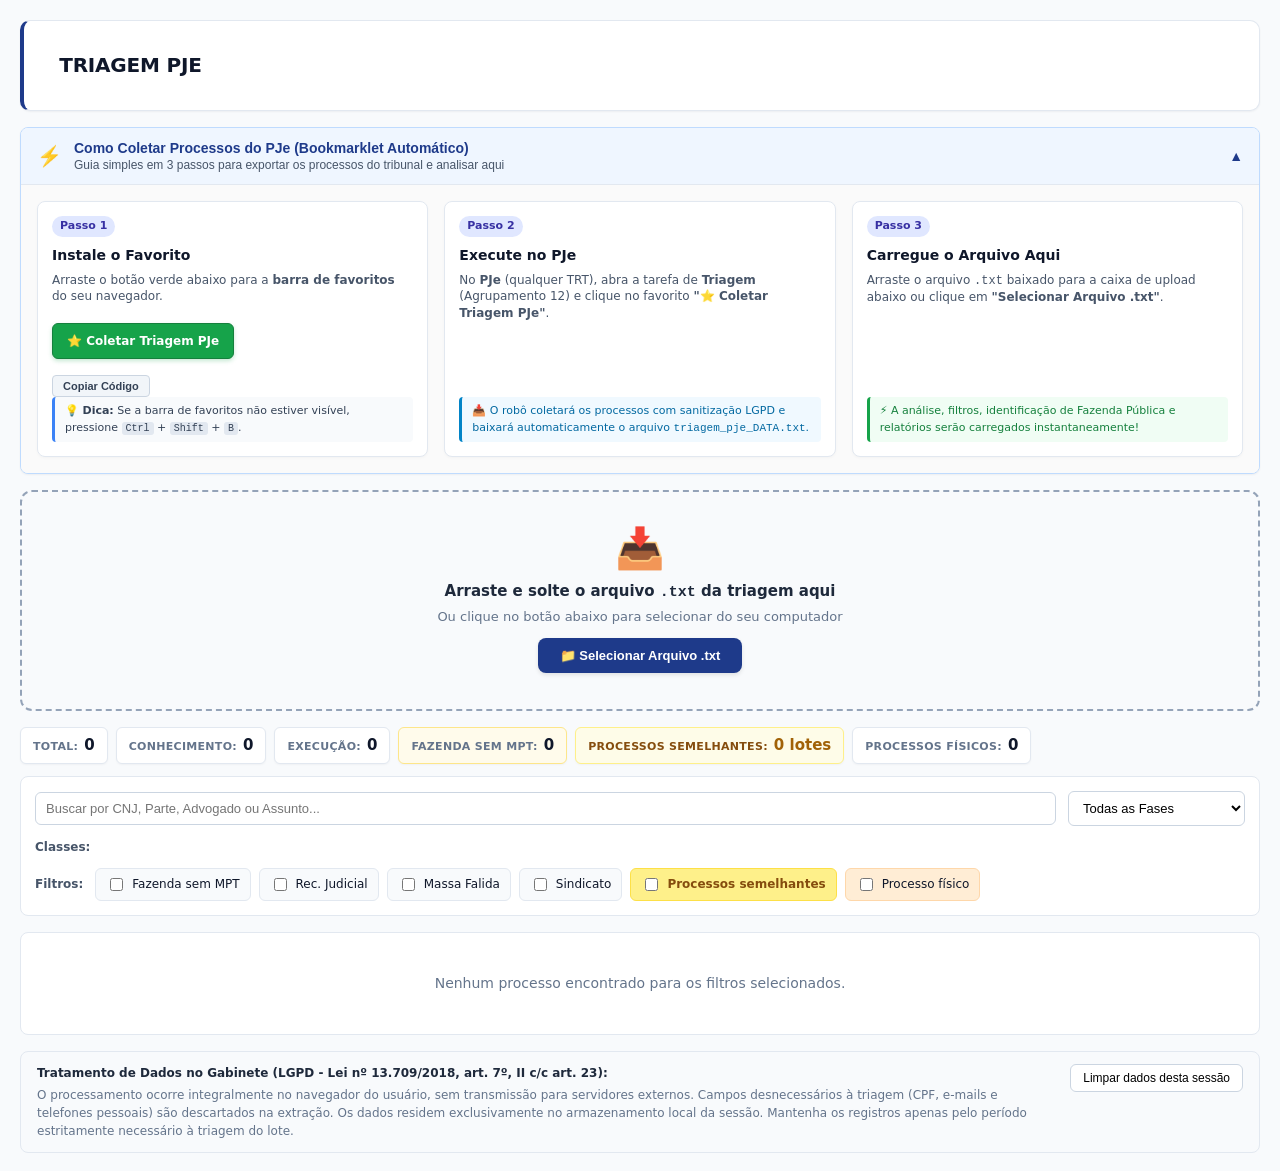
==== commit b7bb82ae: "Update triagem_completa.html" ====
--- a/triagem_completa.html
+++ b/triagem_completa.html
@@ -1,2388 +1,2449 @@
-<!DOCTYPE html>
-<html lang="pt-BR">
-<head>
-  <meta charset="utf-8">
-  <meta name="viewport" content="width=device-width, initial-scale=1.0">
-  <title>Triagem PJe</title>
-  <link rel="manifest" href="manifest.json">
-  <link rel="icon" type="image/svg+xml" href="icon.svg">
-  <meta name="theme-color" content="#1e3a8a">
-  <meta name="apple-mobile-web-app-capable" content="yes">
-  <meta name="apple-mobile-web-app-status-bar-style" content="black-translucent">
-  <style>
-:root {
-    --primary: #1e3a8a;
-    --primary-hover: #1d4ed8;
-    --primary-light: #eff6ff;
-    --success: #15803d;
-    --success-bg: #dcfce7;
-    --warning: #b45309;
-    --danger: #b91c1c;
-    --danger-bg: #fee2e2;
-    --gray-50: #f8fafc;
-    --gray-100: #f1f5f9;
-    --gray-200: #e2e8f0;
-    --gray-300: #cbd5e1;
-    --gray-400: #94a3b8;
-    --gray-500: #64748b;
-    --gray-600: #475569;
-    --gray-700: #334155;
-    --gray-800: #1e293b;
-    --gray-900: #0f172a;
-    --gray-note: #555;
-    --bg-page: #f4f6f9;
-    --accent-blue: #2563eb;
-    --accent-border: #bfdbfe;
-    --dropzone-bg: #f8faff;
-    --dropzone-border: #93c5fd;
-    --fazenda-bg: #fef08a;
-    --fazenda-ink: #854d0e;
-    --fazenda-border: #fde047;
-    --adv-bg: #ede9fe;
-    --adv-ink: #5b21b6;
-    --adv-border: #ddd6fe;
-    --success-border: #86efac;
-    --danger-border: #fca5a5;
-    --radius: 10px;
-    --radius-sm: 6px;
-    --radius-pill: 999px;
-    --shadow-sm: 0 1px 2px rgba(15,23,42,0.05);
-    --shadow-md: 0 4px 10px -2px rgba(15,23,42,0.07), 0 2px 4px -2px rgba(15,23,42,0.04);
-    --shadow-lg: 0 10px 15px -3px rgba(15,23,42,0.08), 0 4px 6px -4px rgba(15,23,42,0.03);
-    --space-3xs: 0.25rem;
-    --space-2xs: 0.5rem;
-    --space-xs: 0.75rem;
-    --space-sm: 1rem;
-    --space-md: 1.5rem;
-    --space-lg: 2rem;
-    --space-xl: 3rem;
-    --ease-out: cubic-bezier(0.16, 1, 0.3, 1);
-    --dur-fast: 120ms;
-    --dur-base: 180ms;
-  }
-
-  * { box-sizing: border-box; }
-  :focus-visible {
-    outline: 2px solid var(--primary-hover);
-    outline-offset: 2px;
-  }
-  body {
-    font-family: -apple-system, BlinkMacSystemFont, "Segoe UI", Roboto, Helvetica, Arial, sans-serif;
-    margin: 0;
-    background: var(--bg-page);
-    color: var(--gray-800);
-    line-height: 1.5;
-    -webkit-font-smoothing: antialiased;
-  }
-
-  .wrap {
-    max-width: 1200px;
-    margin: 0 auto;
-    padding: var(--space-xl) var(--space-md) 5rem;
-  }
-
-  @media (prefers-reduced-motion: reduce) {
-    * { transition-duration: 0.01ms !important; animation-duration: 0.01ms !important; }
-  }
-
-  header {
-    background: white;
-    border: 1px solid var(--gray-200);
-    border-radius: var(--radius);
-    padding: var(--space-lg) 2.2rem;
-    margin-bottom: var(--space-lg);
-    box-shadow: var(--shadow-sm);
-    border-left: 4px solid var(--primary);
-  }
-  .header-badge {
-    display: inline-flex;
-    align-items: center;
-    gap: 0.4rem;
-    background: var(--primary-light);
-    color: var(--primary);
-    font-size: 0.74rem;
-    font-weight: 700;
-    text-transform: uppercase;
-    letter-spacing: 0.08em;
-    padding: 4px 10px;
-    border-radius: var(--radius-pill);
-    margin-bottom: var(--space-sm);
-  }
-  h1 {
-    font-size: 1.65rem;
-    color: var(--gray-900);
-    margin: 0 0 var(--space-2xs) 0;
-    font-weight: 800;
-    letter-spacing: -0.01em;
-    line-height: 1.25;
-  }
-  .header-desc {
-    color: var(--gray-600);
-    font-size: 1rem;
-    margin: 0 0 var(--space-md) 0;
-    max-width: 68ch;
-  }
-  .header-info-box {
-    background: var(--gray-50);
-    border: 1px solid var(--gray-200);
-    border-radius: var(--radius-sm);
-    padding: var(--space-sm) 1.2rem;
-    font-size: 0.87rem;
-    color: var(--gray-700);
-  }
-
-  section {
-    background: white;
-    border: 1px solid var(--gray-200);
-    border-radius: var(--radius);
-    padding: var(--space-lg) 2rem;
-    margin-bottom: var(--space-lg);
-    box-shadow: var(--shadow-sm);
-  }
-  section h2 {
-    font-size: 1.2rem;
-    color: var(--gray-900);
-    margin-top: 0;
-    margin-bottom: var(--space-md);
-    font-weight: 700;
-    letter-spacing: -0.005em;
-    display: flex;
-    align-items: center;
-    gap: var(--space-xs);
-  }
-  .passo-num {
-    display: inline-flex;
-    align-items: center;
-    justify-content: center;
-    width: 1.9rem;
-    height: 1.9rem;
-    border-radius: 50%;
-    background: var(--primary);
-    color: white;
-    font-size: 0.9rem;
-    font-weight: 700;
-    flex-shrink: 0;
-  }
-  .section-subtitle {
-    color: var(--gray-600);
-    font-size: 0.92rem;
-    margin-top: -0.6rem;
-    margin-bottom: var(--space-md);
-  }
-
-  .install-link-box {
-    background: var(--primary-light);
-    border: 1px solid var(--accent-border);
-    border-radius: var(--radius);
-    padding: var(--space-md);
-    text-align: center;
-    margin: var(--space-sm) 0;
-  }
-  .install-link-box a.btn-instalar {
-    display: inline-block;
-    padding: 11px 26px;
-    background: var(--accent-blue);
-    color: white;
-    border-radius: var(--radius-pill);
-    text-decoration: none;
-    font-weight: 700;
-    font-size: 1rem;
-    transition: background var(--dur-base) var(--ease-out), transform var(--dur-fast) var(--ease-out), box-shadow var(--dur-base) var(--ease-out);
-    box-shadow: var(--shadow-sm);
-  }
-  .install-link-box a.btn-instalar:hover { background: var(--primary-hover); box-shadow: var(--shadow-md); transform: translateY(-1px); }
-  .install-link-box a.btn-instalar:active { transform: translateY(0); }
-  .install-link-box .sub { margin-top: var(--space-xs); font-size: 0.85rem; color: var(--gray-600); }
-
-  .upload-area {
-    border: 2px dashed var(--dropzone-border);
-    border-radius: var(--radius);
-    padding: 2rem 1.5rem;
-    text-align: center;
-    background: var(--dropzone-bg);
-    cursor: pointer;
-    transition: border-color var(--dur-base) var(--ease-out), background var(--dur-base) var(--ease-out);
-    position: relative;
-  }
-  .upload-area:hover, .upload-area.dragover {
-    border-color: var(--accent-blue);
-    background: var(--primary-light);
-  }
-  .upload-area input[type=file] {
-    position: absolute;
-    top: 0; left: 0; width: 100%; height: 100%;
-    opacity: 0;
-    cursor: pointer;
-  }
-  .upload-title { font-size: 1.05rem; font-weight: 700; color: var(--gray-900); margin-bottom: var(--space-3xs); }
-  .upload-sub { font-size: 0.85rem; color: var(--gray-600); }
-
-  .file-loaded-badge {
-    display: none;
-    margin-top: var(--space-xs);
-    background: var(--success-bg);
-    color: var(--success);
-    padding: 6px 14px;
-    border-radius: var(--radius-pill);
-    font-size: 0.85rem;
-    font-weight: 600;
-  }
-
-  .stats-bar {
-    display: none;
-    align-items: center;
-    flex-wrap: wrap;
-    gap: 0.4rem var(--space-sm);
-    margin: var(--space-md) 0;
-    padding: var(--space-2xs) var(--space-sm);
-    background: var(--gray-50);
-    border: 1px solid var(--gray-200);
-    border-radius: var(--radius-sm);
-    font-size: 0.85rem;
-    color: var(--gray-700);
-  }
-  .stats-bar-sep { color: var(--gray-400); }
-  .stats-bar-item b { font-weight: 800; }
-  .stats-bar-item.fazenda b { color: var(--warning); }
-  .stats-bar-item.alert b { color: var(--danger); }
-  .stats-bar-item.ok b { color: var(--success); }
-
-  .panels-grid {
-    display: none;
-    grid-template-columns: 1fr 1fr;
-    gap: var(--space-md);
-    margin: var(--space-md) 0;
-  }
-  @media (max-width: 800px) { .panels-grid { grid-template-columns: 1fr; } }
-  .panel {
-    border: 1px solid var(--gray-200);
-    border-radius: var(--radius-sm);
-    background: var(--gray-50);
-    max-height: 280px;
-    overflow-y: auto;
-  }
-  .panel h3 {
-    position: sticky;
-    top: 0;
-    background: var(--gray-100);
-    margin: 0;
-    padding: var(--space-xs) 1rem;
-    font-size: 0.85rem;
-    font-weight: 700;
-    color: var(--gray-700);
-    border-bottom: 1px solid var(--gray-200);
-  }
-  .panel-row {
-    display: flex;
-    justify-content: space-between;
-    align-items: center;
-    gap: var(--space-2xs);
-    padding: var(--space-2xs) 1rem;
-    border-bottom: 1px solid var(--gray-200);
-    font-size: 0.85rem;
-    cursor: pointer;
-    transition: background var(--dur-fast) var(--ease-out);
-  }
-  .panel-row:last-child { border-bottom: none; }
-  .panel-row:hover { background: var(--primary-light); }
-  .panel-row .qtd {
-    flex-shrink: 0;
-    background: white;
-    border: 1px solid var(--gray-300);
-    border-radius: var(--radius-pill);
-    padding: 1px 8px;
-    font-weight: 700;
-    font-size: 0.76rem;
-    color: var(--gray-700);
-  }
-  .panel-empty { padding: var(--space-xs) 1rem; font-size: 0.82rem; color: var(--gray-600); font-style: italic; }
-
-  .table-controls {
-    display: none;
-    flex-direction: column;
-    gap: var(--space-md);
-    margin: var(--space-md) 0 var(--space-sm);
-    padding: var(--space-md) 1.5rem;
-    background: white;
-    border: 1px solid var(--gray-200);
-    border-left: 4px solid var(--primary);
-    border-radius: var(--radius-sm);
-    box-shadow: var(--shadow-sm);
-  }
-  .filtros-header h3 { margin: 0 0 0.2rem; font-size: 1.02rem; font-weight: 700; color: var(--gray-900); }
-  .filtros-header p { margin: 0; font-size: 0.85rem; color: var(--gray-600); }
-  #filtrosResumoCount { font-weight: 700; color: var(--primary); }
-
-  .filtro-grupo { padding-top: var(--space-sm); border-top: 1px solid var(--gray-200); }
-  .filtros-header + .filtro-grupo { border-top: none; padding-top: 0; }
-  .filtro-grupo-topo { display: flex; align-items: center; justify-content: space-between; gap: 0.6rem; margin-bottom: var(--space-2xs); }
-  .filtro-grupo-titulo { display: block; font-size: 0.76rem; font-weight: 700; color: var(--gray-600); text-transform: uppercase; letter-spacing: 0.05em; margin-bottom: var(--space-2xs); }
-  .filtro-grupo-topo .filtro-grupo-titulo { margin-bottom: 0; }
-  .filtro-grupo-acoes { display: flex; gap: 0.9rem; }
-  .link-acao {
-    background: none; border: none; padding: 0; cursor: pointer;
-    font-size: 0.78rem; font-weight: 700; color: var(--primary);
-    text-decoration: underline;
-    text-underline-offset: 2px;
-    transition: color var(--dur-fast) var(--ease-out);
-  }
-  .link-acao:hover { color: var(--primary-hover); }
-
-  .facet-row { display: flex; flex-wrap: wrap; gap: var(--space-2xs); align-items: center; }
-  .chip {
-    display: inline-flex;
-    align-items: center;
-    gap: 6px;
-    background: white;
-    border: 1px solid var(--gray-300);
-    border-radius: var(--radius-pill);
-    padding: 5px 12px;
-    font-size: 0.83rem;
-    font-weight: 600;
-    cursor: pointer;
-    color: var(--gray-700);
-    transition: background var(--dur-fast) var(--ease-out), border-color var(--dur-fast) var(--ease-out), color var(--dur-fast) var(--ease-out);
-  }
-  .chip:hover { background: var(--gray-100); }
-  .chip.active { background: var(--primary); color: white; border-color: var(--primary); }
-  .chip .chip-count {
-    background: rgba(0,0,0,0.06);
-    border-radius: var(--radius-pill);
-    padding: 1px 7px;
-    font-size: 0.74rem;
-    font-weight: 700;
-  }
-  .chip.active .chip-count { background: rgba(255,255,255,0.25); }
-  .chip.chip-warn.active { background: var(--warning); border-color: var(--warning); color: white; }
-  .chip.removable.active { background: var(--danger); border-color: var(--danger); }
-  .chip.removable.active::after { content: " ×"; }
-
-  .controls-bottom-row { display: flex; flex-wrap: wrap; gap: var(--space-sm); align-items: center; justify-content: space-between; padding-top: var(--space-sm); border-top: 1px solid var(--gray-200); }
-  .search-box { min-width: 220px; flex: 1; max-width: 320px; }
-  .search-box input {
-    width: 100%;
-    padding: 7px 10px;
-    font-size: 0.85rem;
-    border: 1px solid var(--gray-300);
-    border-radius: var(--radius-sm);
-    transition: border-color var(--dur-fast) var(--ease-out);
-  }
-  .search-box input:hover { border-color: var(--gray-400); }
-  .action-buttons { display: flex; gap: var(--space-2xs); flex-wrap: wrap; }
-
-  .btn-copiar {
-    background: white;
-    border: 1px solid var(--gray-300);
-    border-radius: var(--radius-sm);
-    padding: 5px 12px;
-    font-size: 0.82rem;
-    font-weight: 600;
-    cursor: pointer;
-    color: var(--gray-700);
-    transition: background var(--dur-fast) var(--ease-out), border-color var(--dur-fast) var(--ease-out);
-  }
-  .btn-copiar:hover { background: var(--gray-100); border-color: var(--gray-400); }
-
-  .table-wrapper {
-    display: none;
-    overflow-x: auto;
-    border: 1px solid var(--gray-200);
-    border-radius: var(--radius-sm);
-    box-shadow: var(--shadow-sm);
-    margin-top: var(--space-sm);
-  }
-  table { border-collapse: collapse; width: 100%; min-width: 860px; table-layout: fixed; background: white; font-size: 0.87rem; text-align: left; }
-  col.col-cnj { width: 45%; }
-  col.col-recurso { width: 8%; }
-  col.col-patronos { width: 0; display: none; }
-  col.col-assuntos { width: 33%; }
-  col.col-data { width: 14%; }
-  #tabela.show-patronos col.col-cnj { width: 38%; }
-  #tabela.show-patronos col.col-recurso { width: 7%; }
-  #tabela.show-patronos col.col-patronos { width: 20%; display: table-column; }
-  #tabela.show-patronos col.col-assuntos { width: 23%; }
-  #tabela.show-patronos col.col-data { width: 12%; }
-  .col-patronos-cell { display: none; }
-  #tabela.show-patronos .col-patronos-cell { display: table-cell; }
-  th {
-    background: var(--gray-800);
-    color: white;
-    padding: 10px 12px;
-    font-weight: 600;
-    font-size: 0.78rem;
-    letter-spacing: 0.02em;
-    position: sticky;
-    top: 0;
-  }
-  th.sortable { cursor: pointer; user-select: none; transition: background var(--dur-fast) var(--ease-out); }
-  th.sortable:hover { background: var(--gray-700); }
-  td { border-top: 1px solid var(--gray-200); padding: 10px 12px; vertical-align: top; overflow-wrap: break-word; word-break: break-word; }
-  tr:nth-child(even) { background: var(--gray-50); }
-  tr { transition: background var(--dur-fast) var(--ease-out); }
-  tr:hover { background: var(--gray-100); }
-
-  .cnj-cell { font-family: ui-monospace, SFMono-Regular, Menlo, monospace; font-size: 0.89rem; font-weight: 700; color: var(--gray-900); display: flex; align-items: center; gap: 0.4rem; flex-wrap: wrap; }
-  .cnj-cell span { word-break: normal; overflow-wrap: normal; }
-  .btn-copy-cnj {
-    background: transparent;
-    border: 1px solid var(--gray-300);
-    border-radius: var(--radius-sm);
-    padding: 1px 6px;
-    font-size: 0.72rem;
-    cursor: pointer;
-    color: var(--gray-600);
-    flex-shrink: 0;
-    transition: background var(--dur-fast) var(--ease-out), color var(--dur-fast) var(--ease-out), border-color var(--dur-fast) var(--ease-out);
-  }
-  .btn-copy-cnj:hover { background: white; color: var(--primary); border-color: var(--primary); }
-
-  .partes-resumo { margin-top: 4px; font-size: 0.82rem; font-weight: 400; color: var(--gray-700); line-height: 1.45; overflow-wrap: break-word; word-break: break-word; }
-  .parte-fazenda { background: var(--fazenda-bg); color: var(--fazenda-ink); border: 1px solid var(--fazenda-border); border-radius: 4px; padding: 0 5px; font-weight: 700; }
-  .parte-versus { color: var(--gray-400); font-weight: 700; margin: 0 3px; }
-  .parte-mais { color: var(--gray-600); font-style: italic; }
-
-  .tags-container { display: flex; flex-wrap: wrap; gap: 4px; }
-  .tag-fp, .tag-assunto, .tag-adv { max-width: 100%; overflow-wrap: break-word; word-break: break-word; }
-  .tag-fp { display: inline-block; padding: 2px 7px; border-radius: 4px; font-size: 0.76rem; font-weight: 600; background: var(--fazenda-bg); color: var(--fazenda-ink); border: 1px solid var(--fazenda-border); }
-  .tag-assunto { display: inline-block; padding: 2px 7px; border-radius: 4px; font-size: 0.76rem; background: var(--gray-100); color: var(--gray-700); border: 1px solid var(--gray-300); }
-  .tag-adv { display: inline-block; padding: 2px 7px; border-radius: 4px; font-size: 0.76rem; background: var(--adv-bg); color: var(--adv-ink); border: 1px solid var(--adv-border); }
-  .badge-status { display: inline-flex; align-items: center; gap: 0.3rem; padding: 3px 9px; border-radius: var(--radius-pill); font-size: 0.76rem; font-weight: 700; white-space: nowrap; }
-  .badge-status.nao { background: var(--danger-bg); color: var(--danger); border: 1px solid var(--danger-border); }
-  .badge-status.sim { background: var(--success-bg); color: var(--success); border: 1px solid var(--success-border); }
-  .badge-classe { display: inline-block; padding: 2px 8px; border-radius: 4px; font-size: 0.76rem; font-weight: 700; background: var(--primary-light); color: var(--primary); white-space: nowrap; }
-
-  #vazio { color: var(--gray-600); text-align: center; padding: var(--space-lg) 1rem; font-style: italic; background: var(--gray-50); border-radius: var(--radius-sm); border: 1px dashed var(--gray-300); margin-top: var(--space-sm); }
-
-  details.avancado { margin-top: var(--space-lg); border-top: 1px solid var(--gray-200); padding-top: var(--space-sm); }
-  details.avancado summary { cursor: pointer; font-weight: 600; color: var(--gray-700); font-size: 0.9rem; user-select: none; transition: color var(--dur-fast) var(--ease-out); }
-  details.avancado summary:hover { color: var(--primary); }
-  .config { display: flex; gap: var(--space-sm); flex-wrap: wrap; margin: var(--space-sm) 0; }
-  .config div { flex: 1; min-width: 260px; }
-  textarea {
-    width: 100%;
-    height: 140px;
-    font-family: ui-monospace, SFMono-Regular, Menlo, monospace;
-    font-size: 0.8rem;
-    padding: 8px;
-    border: 1px solid var(--gray-300);
-    border-radius: var(--radius-sm);
-    box-sizing: border-box;
-    transition: border-color var(--dur-fast) var(--ease-out);
-  }
-  textarea:hover { border-color: var(--gray-400); }
-  label.campo { font-weight: 700; font-size: 0.8rem; display: block; margin-bottom: 4px; color: var(--gray-700); }
-  .controls-avancado { margin: var(--space-xs) 0; display: flex; gap: var(--space-xs); align-items: center; flex-wrap: wrap; }
-
-  .toast {
-    position: fixed;
-    bottom: 20px;
-    right: 20px;
-    background: var(--gray-900);
-    color: white;
-    padding: 10px 18px;
-    border-radius: var(--radius-sm);
-    font-size: 0.88rem;
-    box-shadow: var(--shadow-lg);
-    z-index: 9999;
-    opacity: 0;
-    transform: translateY(10px);
-    transition: opacity var(--dur-base) var(--ease-out), transform var(--dur-base) var(--ease-out);
-    pointer-events: none;
-  }
-  .toast.show { opacity: 1; transform: translateY(0); }
-
-  /* Painel de Agrupamentos e Clusters Negociais */
-  .painel-agrupamentos-grid {
-    display: grid;
-    grid-template-columns: repeat(auto-fit, minmax(260px, 1fr));
-    gap: 12px;
-  }
-  .painel-agrupamentos-grid.painel-reclamadas-apenas {
-    display: block;
-  }
-  .grade-reclamadas-chips {
-    display: grid;
-    grid-template-columns: repeat(auto-fill, minmax(240px, 1fr));
-    gap: 8px;
-  }
-  .card-agrupamento {
-    background: #ffffff;
-    border: 1px solid #e2e8f0;
-    border-radius: 8px;
-    padding: 12px;
-    box-shadow: var(--shadow-sm);
-  }
-  .card-agrupamento-header {
-    display: flex;
-    justify-content: space-between;
-    align-items: center;
-    margin-bottom: 8px;
-    padding-bottom: 6px;
-    border-bottom: 1px solid #f1f5f9;
-  }
-  .card-agrupamento-titulo {
-    font-size: 12px;
-    font-weight: 700;
-    color: #1e293b;
-    text-transform: uppercase;
-    letter-spacing: 0.5px;
-  }
-  .card-agrupamento-badge {
-    font-size: 11px;
-    font-weight: 600;
-    color: #64748b;
-    background: #f1f5f9;
-    padding: 2px 6px;
-    border-radius: 4px;
-  }
-  .card-agrupamento-badge.badge-destaque {
-    background: #fef08a;
-    color: #854d0e;
-    font-weight: 700;
-  }
-  .item-agrupamento-clicavel {
-    padding: 6px 8px;
-    margin-bottom: 4px;
-    border-radius: 6px;
-    cursor: pointer;
-    transition: background 0.15s ease, border-color 0.15s ease;
-    border: 1px solid transparent;
-  }
-  .item-agrupamento-clicavel:hover {
-    background: #f8fafc;
-    border-color: #cbd5e1;
-  }
-  .item-agrupamento-topo {
-    display: flex;
-    justify-content: space-between;
-    align-items: center;
-    font-size: 12px;
-    gap: 8px;
-  }
-  .item-nome {
-    font-weight: 600;
-    color: #0f172a;
-    white-space: nowrap;
-    overflow: hidden;
-    text-overflow: ellipsis;
-    flex: 1;
-  }
-  .item-qtd {
-    font-size: 11px;
-    font-weight: 700;
-    color: #2563eb;
-    background: #eff6ff;
-    padding: 1px 6px;
-    border-radius: 4px;
-    white-space: nowrap;
-  }
-  .item-subinfo {
-    font-size: 11px;
-    color: #64748b;
-    white-space: nowrap;
-    overflow: hidden;
-    text-overflow: ellipsis;
-    margin-top: 2px;
-  }
-  .btn-filtrar-todos-escala {
-    width: 100%;
-    margin-top: 8px;
-    padding: 6px 10px;
-    background: #fef08a;
-    border: 1px solid #fde047;
-    border-radius: 4px;
-    font-size: 11px;
-    font-weight: 700;
-    color: #854d0e;
-    cursor: pointer;
-    transition: background 0.15s ease;
-  }
-  .btn-filtrar-todos-escala:hover {
-    background: #fde047;
-  }
-  .texto-vazio-card {
-    font-size: 12px;
-    color: #94a3b8;
-    margin: 8px 0;
-    font-style: italic;
-  }
-
-  /* Sanfona Retrátil: Tutorial Bookmarklet Didático */
-  .card-sanfona-bookmarklet {
-    background: #ffffff;
-    border: 1px solid #bfdbfe;
-    border-radius: 8px;
-    overflow: hidden;
-    margin-bottom: 16px;
-    box-shadow: var(--shadow-sm);
-  }
-  .btn-sanfona-header {
-    width: 100%;
-    background: #eff6ff;
-    border: none;
-    padding: 12px 16px;
-    display: flex;
-    justify-content: space-between;
-    align-items: center;
-    cursor: pointer;
-    text-align: left;
-    transition: background 0.15s ease;
-  }
-  .btn-sanfona-header:hover {
-    background: #dbeafe;
-  }
-  .sanfona-header-info {
-    display: flex;
-    align-items: center;
-    gap: 12px;
-  }
-  .sanfona-icone {
-    font-size: 20px;
-  }
-  .sanfona-titulo {
-    font-size: 14px;
-    font-weight: 700;
-    color: #1e3a8a;
-  }
-  .sanfona-subtitulo {
-    font-size: 12px;
-    color: #475569;
-    margin-top: 2px;
-  }
-  .sanfona-seta {
-    font-size: 14px;
-    color: #1e3a8a;
-    font-weight: 700;
-  }
-  .sanfona-corpo {
-    padding: 16px;
-    border-top: 1px solid #e2e8f0;
-    background: #fafafa;
-  }
-  .passos-bookmarklet-grid {
-    display: grid;
-    grid-template-columns: repeat(auto-fit, minmax(280px, 1fr));
-    gap: 16px;
-  }
-  .card-passo {
-    background: #ffffff;
-    border: 1px solid #e2e8f0;
-    border-radius: 8px;
-    padding: 14px;
-    display: flex;
-    flex-direction: column;
-    box-shadow: 0 1px 3px rgba(0,0,0,0.03);
-  }
-  .passo-numero {
-    display: inline-block;
-    background: #e0e7ff;
-    color: #3730a3;
-    font-size: 11px;
-    font-weight: 700;
-    padding: 2px 8px;
-    border-radius: 999px;
-    width: fit-content;
-    margin-bottom: 8px;
-  }
-  .passo-titulo {
-    font-size: 14px;
-    font-weight: 700;
-    color: #0f172a;
-    margin-bottom: 6px;
-  }
-  .passo-desc {
-    font-size: 12px;
-    color: #475569;
-    margin: 0 0 10px 0;
-    line-height: 1.4;
-  }
-  .passo-acao {
-    margin: 8px 0;
-  }
-  .btn-arrastar-bookmarklet {
-    display: inline-block;
-    background: #16a34a;
-    color: #ffffff !important;
-    text-decoration: none;
-    font-size: 12px;
-    font-weight: 700;
-    padding: 8px 14px;
-    border-radius: 6px;
-    cursor: grab;
-    border: 1px solid #15803d;
-    box-shadow: 0 2px 4px rgba(22,163,74,0.25);
-    transition: background 0.15s ease, transform 0.15s ease;
-  }
-  .btn-arrastar-bookmarklet:hover {
-    background: #15803d;
-    transform: translateY(-1px);
-  }
-  .btn-arrastar-bookmarklet:active {
-    cursor: grabbing;
-  }
-  .btn-copiar-codigo-bm {
-    background: #f1f5f9;
-    border: 1px solid #cbd5e1;
-    color: #334155;
-    padding: 4px 10px;
-    font-size: 11px;
-    font-weight: 600;
-    border-radius: 4px;
-    cursor: pointer;
-    transition: background 0.15s ease;
-  }
-  .btn-copiar-codigo-bm:hover {
-    background: #e2e8f0;
-  }
-  .msg-copiado-bm {
-    font-size: 11px;
-    color: #16a34a;
-    font-weight: 600;
-  }
-  .passo-dica {
-    margin-top: auto;
-    font-size: 11px;
-    padding: 6px 10px;
-    background: #f8fafc;
-    border-left: 3px solid #3b82f6;
-    border-radius: 4px;
-    color: #334155;
-  }
-  .passo-dica kbd {
-    background: #e2e8f0;
-    padding: 1px 4px;
-    border-radius: 3px;
-    font-family: monospace;
-    font-size: 10px;
-  }
-  .btn-instalar-app {
-    display: inline-flex;
-    align-items: center;
-    gap: 6px;
-    background: #0284c7;
-    color: #ffffff;
-    border: none;
-    padding: 6px 12px;
-    border-radius: 6px;
-    font-size: 12px;
-    font-weight: 700;
-    cursor: pointer;
-    transition: background 0.15s ease;
-  }
-  .btn-instalar-app:hover {
-    background: #0369a1;
-  }
-
-  /* Enterprise Data Table: Sticky Header Permanente */
-  .tabela-triagem thead th {
-    position: sticky !important;
-    top: 0 !important;
-    z-index: 10 !important;
-    background: #f8fafc !important;
-    box-shadow: inset 0 -1px 0 #cbd5e1, 0 2px 4px rgba(15,23,42,0.05) !important;
-  }
-
-  /* Enterprise Data Table: Keyboard-First Navigation & Linha em Foco */
-  .tabela-triagem tbody tr.linha-processo {
-    outline: none;
-    transition: background 0.12s ease, outline 0.12s ease;
-  }
-  .tabela-triagem tbody tr.linha-processo:hover {
-    background-color: #f8fafc;
-  }
-  .tabela-triagem tbody tr.linha-processo.linha-em-foco {
-    outline: 2px solid #2563eb !important;
-    outline-offset: -2px !important;
-    background-color: #eff6ff !important;
-  }
-  .tabela-triagem tbody tr.linha-processo.linha-selecionada {
-    background-color: #f0fdf4;
-  }
-  .tabela-triagem tbody tr.linha-processo.linha-selecionada.linha-em-foco {
-    background-color: #dcfce7 !important;
-    outline: 2px solid #16a34a !important;
-  }
-
-  /* Alinhamento Numérico Tabular (Coluna Desde) */
-  .coluna-tempo-tarefa {
-    font-variant-numeric: tabular-nums;
-    font-feature-settings: "tnum";
-    font-family: ui-monospace, SFMono-Regular, Menlo, Monaco, Consolas, monospace;
-  }
-
-  /* Micro-KPI Cards Horizontais (Dashboard Tufteano) */
-  .grade-micro-kpis {
-    display: flex;
-    gap: 8px;
-    align-items: stretch;
-    flex-wrap: wrap;
-  }
-  .card-micro-kpi {
-    background: #ffffff;
-    border: 1px solid #e2e8f0;
-    border-radius: 6px;
-    padding: 6px 12px;
-    display: flex;
-    align-items: baseline;
-    gap: 6px;
-    box-shadow: 0 1px 2px rgba(15,23,42,0.04);
-    transition: border-color 0.15s ease;
-  }
-  .card-micro-kpi:hover {
-    border-color: #cbd5e1;
-  }
-  .card-micro-kpi .kpi-label {
-    font-size: 11px;
-    font-weight: 600;
-    color: #64748b;
-    text-transform: uppercase;
-    letter-spacing: 0.3px;
-  }
-  .card-micro-kpi .kpi-valor {
-    font-size: 15px;
-    font-weight: 800;
-    color: #0f172a;
-    font-variant-numeric: tabular-nums;
-  }
-  .card-micro-kpi.kpi-alerta-fazenda {
-    background: #fffbeb;
-    border-color: #fde68a;
-  }
-  .card-micro-kpi.kpi-alerta-fazenda.tem-pendencia {
-    background: #fef2f2;
-    border-color: #fecaca;
-  }
-  .card-micro-kpi.kpi-alerta-fazenda.tem-pendencia .kpi-label {
-    color: #991b1b;
-  }
-  .card-micro-kpi.kpi-alerta-fazenda.tem-pendencia .kpi-valor {
-    color: #b91c1c;
-  }
-  .card-micro-kpi.kpi-destaque-semelhantes {
-    background: #fefce8;
-    border-color: #fef08a;
-  }
-  .card-micro-kpi.kpi-destaque-semelhantes .kpi-label {
-    color: #854d0e;
-  }
-  .card-micro-kpi.kpi-destaque-semelhantes .kpi-valor {
-    color: #a16207;
-  }
-  </style>
-</head>
-<body style="margin:0;padding:20px;background:var(--bg-canvas, #f8fafc);font-family:system-ui,-apple-system,sans-serif;color:var(--text-primary, #0f172a);">
-  <div id="app" style="max-width:1440px;margin:0 auto;"></div>
-
-  <script type="module">
-
-// ==========================================================
-// DADOS DE REFERÊNCIA EMBUTIDOS (TPU E FAZENDA PÚBLICA)
-// ==========================================================
-const DADOS_TERMOS_FAZENDA = {"termosA":["MUNICIPIO DE|MUNICIPIO DO|MUNICIPIO DA","PREFEITURA","ESTADO DE|ESTADO DO|ESTADO DA","FAZENDA (PUBLICA|DO ESTADO|NACIONAL|MUNICIPAL)","PROCURADORIA (GERAL|DO ESTADO|DO MUNICIPIO|REGIONAL|FEDERAL)","\\bAGU\\b|\\bPGFN\\b|\\bPGF\\b","UNIAO FEDERAL","\\bD\\.?E\\.?R\\.?\\b|DEPARTAMENTO DE ESTRADAS DE RODAGEM","\\bDAEE\\b|DEPARTAMENTO DE AGUAS E ENERGIA ELETRICA","\\bDETRAN\\b|DEPARTAMENTO ESTADUAL DE TRANSITO","AUTARQUIA","SUPERINTENDENCIA (DO|DA|DE|REGIONAL|FEDERAL)","\\bINSS\\b|INSTITUTO NACIONAL DO SEGURO SOCIAL","\\bIBGE\\b|\\bIBAMA\\b|\\bICMBIO\\b|\\bINCRA\\b|\\bINPI\\b|\\bINMETRO\\b","\\bDNIT\\b|DEPARTAMENTO NACIONAL DE INFRAESTRUTURA DE TRANSPORTES","\\bANATEL\\b|\\bANVISA\\b|\\bANEEL\\b|\\bANAC\\b|\\bANTT\\b|\\bANP\\b|\\bANS\\b|\\bANTAQ\\b|\\bANCINE\\b","AGENCIA NACIONAL|AGENCIA REGULADORA|AGENCIA ESTADUAL","\\bIPESP\\b|\\bSPPREV\\b|SAO PAULO PREVIDENCIA","\\bIPREM\\b|INSTITUTO DE PREVIDENCIA","\\bIAMSPE\\b|INSTITUTO DE ASSISTENCIA MEDICA AO SERVIDOR","\\bIMESC\\b","\\bBUTANTA\\b|\\bBUTANTAN\\b|INSTITUTO BUTANTA|FUNDACAO BUTANTAN","INSTITUTO ADOLFO LUTZ|INSTITUTO PASTEUR|INSTITUTO DE BOTANICA|INSTITUTO FLORESTAL|INSTITUTO GEOLOGICO","\\bIPT\\b|INSTITUTO DE PESQUISAS TECNOLOGICAS","\\bIPEN\\b|INSTITUTO DE PESQUISAS ENERGETICAS E NUCLEARES","\\bUSP\\b|UNIVERSIDADE DE SAO PAULO","\\bUNESP\\b|UNIVERSIDADE ESTADUAL PAULISTA","\\bUNICAMP\\b|UNIVERSIDADE ESTADUAL DE CAMPINAS","\\bUNIFESP\\b|UNIVERSIDADE FEDERAL DE","\\bUFABC\\b|\\bUFSCAR\\b","UNIVERSIDADE FEDERAL|UNIVERSIDADE ESTADUAL|FACULDADE PUBLICA","INSTITUTO FEDERAL DE","CENTRO (ESTADUAL DE EDUCACAO TECNOLOGICA )?PAULA SOUZA|\\bFATEC\\b|\\bETEC\\b","EMPRESA BRASILEIRA DE CORREIOS E TELEGRAFOS|\\bECT\\b","\\bINFRAERO\\b|EMPRESA BRASILEIRA DE INFRAESTRUTURA AEROPORTUARIA","FUNDACAO (PUBLICA|MUNICIPAL|ESTADUAL|FEDERAL)|\\bFUNDACAO CASA\\b|CENTRO DE ATENDIMENTO SOCIOEDUCATIVO AO ADOLESCENTE","\\bPROCON\\b|FUNDACAO DE PROTECAO E DEFESA DO CONSUMIDOR","\\bHOSPITAL DAS CLINICAS\\b|HOSPITAL REGIONAL|HOSPITAL GERAL DE|HOSPITAL MUNICIPAL DE|HOSPITAL ESTADUAL DE","\\bSEADE\\b|\\bFAPESP\\b","\\bEMTU\\b|EMPRESA METROPOLITANA DE TRANSPORTES URBANOS","\\bPRODESP\\b|COMPANHIA DE PROCESSAMENTO DE DADOS DO ESTADO","CONSORCIO INTERMUNICIPAL","SERVICO AUTONOMO DE AGUA E ESGOTO|\\bSAAE\\b","DISTRITO FEDERAL","CAMARA MUNICIPAL","GOVERNO DO ESTADO","SECRETARIA (DE|DA|DO|ESTADUAL|MUNICIPAL)"],"termosB":["\\bANAC\\b","\\bANATEL\\b","\\bANS\\b","\\bANTT\\b","\\bANVISA\\b","\\bARSESP\\b","\\bARTESP\\b","\\bBACEN\\b|BANCO CENTRAL DO BRASIL","\\bCAPES\\b","\\bCNPQ\\b","\\bCEETEPS\\b|CENTRO PAULA SOUZA","\\bCOREN-?SP\\b","\\bCRA-?SP\\b","\\bCRC-?SP\\b","\\bCREA-?SP\\b","\\bCREFITO-?3\\b","\\bCREMESP\\b","\\bCRO-?SP\\b","\\bCVM\\b","CONSORCIO INTERMUNICIPAL DO GRANDE ABC","\\bECT\\b|CORREIOS","\\bDAEE\\b","\\bDER-?SP\\b","\\bDETRAN-?SP\\b","ESTADO DE SAO PAULO|FAZENDA PUBLICA ESTADUAL|\\bPGE-?SP\\b","\\bFAMEMA\\b","\\bFAMERP\\b","\\bFAPESP\\b","\\bFIOCRUZ\\b","\\bFUNAI\\b","\\bFUNDACENTRO\\b","\\bFURP\\b","FUNDACAO CASA-?SP","FUNDACAO FLORESTAL DE SAO PAULO","FUNDACAO ITESP","FUNDACAO MEMORIAL DA AMERICA LATINA","FUNDACAO ONCOCENTRO DE SAO PAULO|\\bFOSP\\b","FUNDACAO PROCON-?SP","FUNDACAO SEADE","\\bHC-?FMRP-?USP\\b","\\bHC-?FMUSP\\b","\\bHSPM\\b","\\bIAMSPE\\b","\\bIBAMA\\b","\\bIBGE\\b","\\bICMBIO\\b","\\bIFSP\\b","\\bIMESC\\b","\\bINCRA\\b","\\bINPI\\b","\\bINSS\\b","\\bIPEM-?SP\\b","\\bIPESP\\b","IPREF GUARULHOS","\\bIPREM-?SP\\b","IPREMM MOGI","IPREVI SAO VICENTE","\\bJUCESP\\b","MUNICIPIO DE ARUJA|PREFEITURA (MUNICIPAL )?DE ARUJA","MUNICIPIO DE BARUERI|PREFEITURA (MUNICIPAL )?DE BARUERI","MUNICIPIO DE BERTIOGA|PREFEITURA (MUNICIPAL )?DE BERTIOGA","MUNICIPIO DE CAIEIRAS|PREFEITURA (MUNICIPAL )?DE CAIEIRAS","MUNICIPIO DE CAJAMAR|PREFEITURA (MUNICIPAL )?DE CAJAMAR","MUNICIPIO DE CARAPICUIBA|PREFEITURA (MUNICIPAL )?DE CARAPICUIBA","MUNICIPIO DE COTIA|PREFEITURA (MUNICIPAL )?DE COTIA","MUNICIPIO DE CUBATAO|PREFEITURA (MUNICIPAL )?DE CUBATAO","MUNICIPIO DE DIADEMA|PREFEITURA (MUNICIPAL )?DE DIADEMA","MUNICIPIO DE EMBU DAS ARTES|PREFEITURA (MUNICIPAL )?DE EMBU DAS ARTES","MUNICIPIO DE EMBU-?GUACU|PREFEITURA (MUNICIPAL )?DE EMBU-?GUACU","MUNICIPIO DE FERRAZ DE VASCONCELOS|PREFEITURA (MUNICIPAL )?DE FERRAZ DE VASCONCELOS","MUNICIPIO DE FRANCISCO MORATO|PREFEITURA (MUNICIPAL )?DE FRANCISCO MORATO","MUNICIPIO DE FRANCO DA ROCHA|PREFEITURA (MUNICIPAL )?DE FRANCO DA ROCHA","MUNICIPIO DE GUARAREMA|PREFEITURA (MUNICIPAL )?DE GUARAREMA","MUNICIPIO DE GUARUJA|PREFEITURA (MUNICIPAL )?DE GUARUJA","MUNICIPIO DE GUARULHOS|PREFEITURA (MUNICIPAL )?DE GUARULHOS","MUNICIPIO DE ITANHAEM|PREFEITURA (MUNICIPAL )?DE ITANHAEM","MUNICIPIO DE ITAPECERICA DA SERRA|PREFEITURA (MUNICIPAL )?DE ITAPECERICA DA SERRA","MUNICIPIO DE ITAPEVI|PREFEITURA (MUNICIPAL )?DE ITAPEVI","MUNICIPIO DE ITAQUAQUECETUBA|PREFEITURA (MUNICIPAL )?DE ITAQUAQUECETUBA","MUNICIPIO DE JANDIRA|PREFEITURA (MUNICIPAL )?DE JANDIRA","MUNICIPIO DE MAIRIPORA|PREFEITURA (MUNICIPAL )?DE MAIRIPORA","MUNICIPIO DE MAUA|PREFEITURA (MUNICIPAL )?DE MAUA","MUNICIPIO DE MOGI DAS CRUZES|PREFEITURA (MUNICIPAL )?DE MOGI DAS CRUZES","MUNICIPIO DE MONGAGUA|PREFEITURA (MUNICIPAL )?DE MONGAGUA","MUNICIPIO DE OSASCO|PREFEITURA (MUNICIPAL )?DE OSASCO","MUNICIPIO DE PERUIBE|PREFEITURA (MUNICIPAL )?DE PERUIBE","MUNICIPIO DE POA|PREFEITURA (MUNICIPAL )?DE POA","MUNICIPIO DE PRAIA GRANDE|PREFEITURA (MUNICIPAL )?DE PRAIA GRANDE","MUNICIPIO DE RIBEIRAO PIRES|PREFEITURA (MUNICIPAL )?DE RIBEIRAO PIRES","MUNICIPIO DE RIO GRANDE DA SERRA|PREFEITURA (MUNICIPAL )?DE RIO GRANDE DA SERRA","MUNICIPIO DE SANTANA DE PARNAIBA|PREFEITURA (MUNICIPAL )?DE SANTANA DE PARNAIBA","MUNICIPIO DE SANTO ANDRE|PREFEITURA (MUNICIPAL )?DE SANTO ANDRE","MUNICIPIO DE SANTOS|PREFEITURA (MUNICIPAL )?DE SANTOS","MUNICIPIO DE SUZANO|PREFEITURA (MUNICIPAL )?DE SUZANO","MUNICIPIO DE SAO BERNARDO DO CAMPO|PREFEITURA (MUNICIPAL )?DE SAO BERNARDO DO CAMPO","MUNICIPIO DE SAO CAETANO DO SUL|PREFEITURA (MUNICIPAL )?DE SAO CAETANO DO SUL","MUNICIPIO DE SAO VICENTE|PREFEITURA (MUNICIPAL )?DE SAO VICENTE","MUNICIPIO DE TABOAO DA SERRA|PREFEITURA (MUNICIPAL )?DE TABOAO DA SERRA","MUNICIPIO DE SAO PAULO|PREFEITURA (MUNICIPAL )?DE SAO PAULO|\\bPGM\\b","\\bOAB-?SP\\b","SAAE GUARULHOS","SAESA SAO CAETANO","\\bSBCPREV\\b","SEMAE MOGI","SEMASA SANTO ANDRE","SP REGULA","\\bSPPREV\\b","\\bUFABC\\b","\\bUNESP\\b","\\bUNICAMP\\b","\\bUNIFESP\\b","\\bUSP\\b","UNIAO FEDERAL|\\bAGU\\b|\\bPFN\\b|\\bPGU\\b|\\bPGF\\b"],"termosVeto":["\\bS\\/?A\\b|\\bS\\.A\\.?\\b","\\bLTDA\\b|LIMITADA","\\bEIRELI\\b|\\bME\\b|\\bEPP\\b","SINDICATO|\\bSIND\\b","COOPERATIVA|\\bCOOP\\b","\\bBRADESCO\\b|\\bITAU\\b|\\bSANTANDER\\b|BANCO DO BRASIL|CAIXA ECONOMICA","SPTRANS|SAO PAULO TRANSPORTE","\\bCET\\b|COMPANHIA DE ENGENHARIA DE TRAFEGO","\\bCPTM\\b","METROPOLITANO DE SAO PAULO|\\bMETRO\\b","\\bSABESP\\b","\\bFGV\\b|GETULIO VARGAS","\\bUNIP\\b|\\bUNINOVE\\b|\\bUNICID\\b|\\bFMU\\b|ANHANGUERA|\\bESTACIO\\b|UNIFAN|UNIFAS|UNIFISA|UNICEUB|\\bFIAP\\b|\\bFIT\\b|\\bFISP\\b|UNIFACS|\\bPUCRS\\b|\\bPUC\\b|\\bMACKENZIE\\b","ASSOCIACAO DE PAIS E MESTRES|\\bAPM\\b","ORGANIZACAO SOCIAL|\\bO\\.?S\\.?\\b","INSTITUTO DE BELEZA|INSTITUTO DE IDIOMAS|INSTITUTO NEYMAR|INSTITUTO AYRTON SENNA|INSTITUTO ONCOLOGICO|INSTITUTO EMBELEZE","\\bSESI\\b|\\bSENAI\\b|\\bSESC\\b|\\bSENAC\\b|SECONCI|\\bSPDM\\b|\\bSEBRAE\\b|\\bSENAR\\b|\\bSEST\\b|\\bSENAT\\b","FEDERAL EXPRESS|\\bFEDEX\\b","COMPANHIA NACIONAL DE ABASTECIMENTO|\\bCONAB\\b","BANCO DO ESTADO|BANESE|BANRISUL","BRK AMBIENTAL|\\bAEGEA\\b|\\bIGUA\\b","FUNDACAO BRADESCO|FUNDACAO CASAS BAHIA|FUNDACAO ESTUDAR|FUNDACAO ABRINQ|FUNDACAO ITAU","FEDERACAO DOS EMPREGADOS|FEDERACAO DOS TRABALHADORES|FEDERACAO DO COMERCIO|FEDERACAO DAS INDUSTRIAS|\\bFIESP\\b|\\bFEBRABAN\\b|FEDERACAO NACIONAL DOS BANCOS"],"termosMpt":["MINISTERIO PUBLICO"]};
-const DADOS_ASSUNTOS_TPU = {"864":{"codigo":"864","nome":"DIREITO DO TRABALHO","ramo":"DIREITO DO TRABALHO","caminho":["DIREITO DO TRABALHO"]},"899":{"codigo":"899","nome":"DIREITO CIVIL","ramo":"DIREITO CIVIL","caminho":["DIREITO CIVIL"]},"1654":{"codigo":"1654","nome":"Contrato Individual de Trabalho","ramo":"Contrato Individual de Trabalho","caminho":["DIREITO DO TRABALHO","Contrato Individual de Trabalho"]},"1658":{"codigo":"1658","nome":"Duração do Trabalho","ramo":"Duração do Trabalho","caminho":["DIREITO DO TRABALHO","Duração do Trabalho"]},"1661":{"codigo":"1661","nome":"Horas in Itinere","ramo":"Duração do Trabalho","caminho":["DIREITO DO TRABALHO","Duração do Trabalho","Horas in Itinere"]},"1663":{"codigo":"1663","nome":"Adicional Noturno","ramo":"Duração do Trabalho","caminho":["DIREITO DO TRABALHO","Duração do Trabalho","Adicional Noturno"]},"1666":{"codigo":"1666","nome":"Adicional de Insalubridade","ramo":"Verbas Remuneratórias, Indenizatórias e Benefícios","caminho":["DIREITO DO TRABALHO","Verbas Remuneratórias, Indenizatórias e Benefícios","Adicional","Adicional de Insalubridade"]},"1681":{"codigo":"1681","nome":"Periculosidade","ramo":"Verbas Remuneratórias, Indenizatórias e Benefícios","caminho":["DIREITO DO TRABALHO","Verbas Remuneratórias, Indenizatórias e Benefícios","Adicional","Periculosidade"]},"1690":{"codigo":"1690","nome":"Contribuição Assistencial","ramo":"Direito Sindical e Questões Análogas","caminho":["DIREITO DO TRABALHO","Direito Sindical e Questões Análogas","Contribuição Assistencial"]},"1691":{"codigo":"1691","nome":"Contribuição Confederativa","ramo":"Direito Sindical e Questões Análogas","caminho":["DIREITO DO TRABALHO","Direito Sindical e Questões Análogas","Contribuição Confederativa"]},"1695":{"codigo":"1695","nome":"Direito Coletivo do Trabalho","ramo":"Direito Coletivo do Trabalho","caminho":["DIREITO DO TRABALHO","Direito Coletivo do Trabalho"]},"1697":{"codigo":"1697","nome":"Direito Sindical e Questões Análogas","ramo":"Direito Sindical e Questões Análogas","caminho":["Direito Sindical e Questões Análogas"]},"1703":{"codigo":"1703","nome":"Eleição","ramo":"Direito Sindical e Questões Análogas","caminho":["DIREITO DO TRABALHO","Direito Sindical e Questões Análogas","Eleição"]},"1705":{"codigo":"1705","nome":"Registro de Entidade Sindical","ramo":"Direito Sindical e Questões Análogas","caminho":["DIREITO DO TRABALHO","Direito Sindical e Questões Análogas","Registro de Entidade Sindical"]},"1721":{"codigo":"1721","nome":"Salário In Natura","ramo":"Verbas Remuneratórias, Indenizatórias e Benefícios","caminho":["DIREITO DO TRABALHO","Verbas Remuneratórias, Indenizatórias e Benefícios","Salário / Diferença Salarial","Salário In Natura"]},"1723":{"codigo":"1723","nome":"Assédio Moral","ramo":"Responsabilidade Civil do Empregador","caminho":["DIREITO DO TRABALHO","Responsabilidade Civil do Empregador","Indenizaçao por Dano Moral","Assédio Moral"]},"1724":{"codigo":"1724","nome":"Assédio Sexual","ramo":"Responsabilidade Civil do Empregador","caminho":["DIREITO DO TRABALHO","Responsabilidade Civil do Empregador","Indenizaçao por Dano Moral","Assédio Sexual"]},"1767":{"codigo":"1767","nome":"Cesta Básica","ramo":"Verbas Remuneratórias, Indenizatórias e Benefícios","caminho":["DIREITO DO TRABALHO","Verbas Remuneratórias, Indenizatórias e Benefícios","Cesta Básica"]},"1773":{"codigo":"1773","nome":"Contribuição Sindical","ramo":"Direito Sindical e Questões Análogas","caminho":["DIREITO DO TRABALHO","Direito Sindical e Questões Análogas","Contribuição Sindical"]},"1783":{"codigo":"1783","nome":"Comissões e Percentuais","ramo":"Verbas Remuneratórias, Indenizatórias e Benefícios","caminho":["DIREITO DO TRABALHO","Verbas Remuneratórias, Indenizatórias e Benefícios","Comissões e Percentuais"]},"1789":{"codigo":"1789","nome":"Complemento Temporário Variável de Ajuste ao Piso de Mercado","ramo":"Verbas Remuneratórias, Indenizatórias e Benefícios","caminho":["DIREITO DO TRABALHO","Verbas Remuneratórias, Indenizatórias e Benefícios","Complemento Temporário Variável de Ajuste ao Piso de Mercado"]},"1806":{"codigo":"1806","nome":"Alteração Contratual ou das Condições de Trabalho","ramo":"Contrato Individual de Trabalho","caminho":["DIREITO DO TRABALHO","Contrato Individual de Trabalho","Alteração Contratual ou das Condições de Trabalho"]},"1807":{"codigo":"1807","nome":"Contrato de Experiência - Nulidade","ramo":"Contrato Individual de Trabalho","caminho":["DIREITO DO TRABALHO","Contrato Individual de Trabalho","Contrato por Prazo Determinado","Contrato de Experiência - Nulidade"]},"1814":{"codigo":"1814","nome":"Contrato Nulo - Efeitos","ramo":"Contrato Individual de Trabalho","caminho":["DIREITO DO TRABALHO","Contrato Individual de Trabalho","Administração Pública","Contrato Nulo - Efeitos"]},"1816":{"codigo":"1816","nome":"Contrato por Prazo Determinado","ramo":"Contrato Individual de Trabalho","caminho":["DIREITO DO TRABALHO","Contrato Individual de Trabalho","Contrato por Prazo Determinado"]},"1822":{"codigo":"1822","nome":"Contrato Temporário","ramo":"Contrato Individual de Trabalho","caminho":["DIREITO DO TRABALHO","Contrato Individual de Trabalho","Administração Pública","Contrato Temporário"]},"1844":{"codigo":"1844","nome":"CTPS","ramo":"Contrato Individual de Trabalho","caminho":["DIREITO DO TRABALHO","Contrato Individual de Trabalho","CTPS"]},"1849":{"codigo":"1849","nome":"Culpa Recíproca","ramo":"Rescisão do Contrato de Trabalho","caminho":["DIREITO DO TRABALHO","Rescisão do Contrato de Trabalho","Culpa Recíproca"]},"1855":{"codigo":"1855","nome":"Indenizaçao por Dano Moral","ramo":"Responsabilidade Civil do Empregador","caminho":["DIREITO DO TRABALHO","Responsabilidade Civil do Empregador","Indenizaçao por Dano Moral"]},"1888":{"codigo":"1888","nome":"Descontos Salariais - Devolução","ramo":"Verbas Remuneratórias, Indenizatórias e Benefícios","caminho":["DIREITO DO TRABALHO","Verbas Remuneratórias, Indenizatórias e Benefícios","Descontos Salariais - Devolução"]},"1904":{"codigo":"1904","nome":"Despedida / Dispensa Imotivada","ramo":"Rescisão do Contrato de Trabalho","caminho":["DIREITO DO TRABALHO","Rescisão do Contrato de Trabalho","Despedida / Dispensa Imotivada"]},"1907":{"codigo":"1907","nome":"Justa Causa / Falta Grave","ramo":"Rescisão do Contrato de Trabalho","caminho":["DIREITO DO TRABALHO","Rescisão do Contrato de Trabalho","Justa Causa / Falta Grave"]},"1920":{"codigo":"1920","nome":"Diárias","ramo":"Verbas Remuneratórias, Indenizatórias e Benefícios","caminho":["DIREITO DO TRABALHO","Verbas Remuneratórias, Indenizatórias e Benefícios","Diárias"]},"1929":{"codigo":"1929","nome":"Dirigente Sindical","ramo":"Rescisão do Contrato de Trabalho","caminho":["DIREITO DO TRABALHO","Rescisão do Contrato de Trabalho","Reintegração / Readmissão ou Indenização Substitutiva","Dirigente Sindical"]},"1932":{"codigo":"1932","nome":"Reversão / Retorno ao Cargo Efetivo","ramo":"Contrato Individual de Trabalho","caminho":["DIREITO DO TRABALHO","Contrato Individual de Trabalho","Alteração Contratual ou das Condições de Trabalho","Reversão / Retorno ao Cargo Efetivo"]},"1937":{"codigo":"1937","nome":"Responsabilidade Solidária / Subsidiária","ramo":"Responsabilidade Solidária / Subsidiária","caminho":["DIREITO DO TRABALHO","Responsabilidade Solidária / Subsidiária"]},"1957":{"codigo":"1957","nome":"PIS / RAIS - Cadastramento","ramo":"Contrato Individual de Trabalho","caminho":["DIREITO DO TRABALHO","Contrato Individual de Trabalho","PIS / RAIS - Cadastramento"]},"1965":{"codigo":"1965","nome":"Empregado Público","ramo":"Rescisão do Contrato de Trabalho","caminho":["DIREITO DO TRABALHO","Rescisão do Contrato de Trabalho","Reintegração / Readmissão ou Indenização Substitutiva","Empregado Público"]},"1966":{"codigo":"1966","nome":"Portador de HIV","ramo":"Rescisão do Contrato de Trabalho","caminho":["DIREITO DO TRABALHO","Rescisão do Contrato de Trabalho","Reintegração / Readmissão ou Indenização Substitutiva","Portador de HIV"]},"1976":{"codigo":"1976","nome":"Contrato Suspenso","ramo":"Rescisão do Contrato de Trabalho","caminho":["DIREITO DO TRABALHO","Rescisão do Contrato de Trabalho","Reintegração / Readmissão ou Indenização Substitutiva","Contrato Suspenso"]},"1977":{"codigo":"1977","nome":"Estabilidade decorrente de Norma Coletiva","ramo":"Rescisão do Contrato de Trabalho","caminho":["DIREITO DO TRABALHO","Rescisão do Contrato de Trabalho","Reintegração / Readmissão ou Indenização Substitutiva","Estabilidade decorrente de Norma Coletiva"]},"1978":{"codigo":"1978","nome":"Gestante","ramo":"Rescisão do Contrato de Trabalho","caminho":["DIREITO DO TRABALHO","Rescisão do Contrato de Trabalho","Reintegração / Readmissão ou Indenização Substitutiva","Gestante"]},"1981":{"codigo":"1981","nome":"Membro da Cipa","ramo":"Rescisão do Contrato de Trabalho","caminho":["DIREITO DO TRABALHO","Rescisão do Contrato de Trabalho","Reintegração / Readmissão ou Indenização Substitutiva","Membro da Cipa"]},"1998":{"codigo":"1998","nome":"Multa de 40% do FGTS","ramo":"Rescisão do Contrato de Trabalho","caminho":["DIREITO DO TRABALHO","Rescisão do Contrato de Trabalho","Verbas Rescisórias","Multa de 40% do FGTS"]},"2019":{"codigo":"2019","nome":"Fruição / Gozo","ramo":"Férias","caminho":["DIREITO DO TRABALHO","Férias","Fruição / Gozo"]},"2021":{"codigo":"2021","nome":"Indenização / Terço Constitucional","ramo":"Férias","caminho":["DIREITO DO TRABALHO","Férias","Indenização / Terço Constitucional"]},"2029":{"codigo":"2029","nome":"FGTS","ramo":"Contrato Individual de Trabalho","caminho":["DIREITO DO TRABALHO","Contrato Individual de Trabalho","FGTS"]},"2031":{"codigo":"2031","nome":"Correção Monetária","ramo":"Contrato Individual de Trabalho","caminho":["DIREITO DO TRABALHO","Contrato Individual de Trabalho","FGTS","Correção Monetária"]},"2033":{"codigo":"2033","nome":"Depósito / Diferença de Recolhimento","ramo":"Contrato Individual de Trabalho","caminho":["DIREITO DO TRABALHO","Contrato Individual de Trabalho","FGTS","Depósito / Diferença de Recolhimento"]},"2037":{"codigo":"2037","nome":"Levantamento / Liberação","ramo":"Contrato Individual de Trabalho","caminho":["DIREITO DO TRABALHO","Contrato Individual de Trabalho","FGTS","Levantamento / Liberação"]},"2055":{"codigo":"2055","nome":"Gratificação","ramo":"Verbas Remuneratórias, Indenizatórias e Benefícios","caminho":["DIREITO DO TRABALHO","Verbas Remuneratórias, Indenizatórias e Benefícios","Gratificação"]},"2086":{"codigo":"2086","nome":"Horas Extras","ramo":"Duração do Trabalho","caminho":["DIREITO DO TRABALHO","Duração do Trabalho","Horas Extras"]},"2116":{"codigo":"2116","nome":"Sobreaviso / Prontidão / Tempo à Disposição","ramo":"Duração do Trabalho","caminho":["DIREITO DO TRABALHO","Duração do Trabalho","Sobreaviso / Prontidão / Tempo à Disposição"]},"2117":{"codigo":"2117","nome":"Supressão de Horas Extras Habituais - Indenização","ramo":"Verbas Remuneratórias, Indenizatórias e Benefícios","caminho":["DIREITO DO TRABALHO","Verbas Remuneratórias, Indenizatórias e Benefícios","Supressão de Horas Extras Habituais - Indenização"]},"2133":{"codigo":"2133","nome":"Inquérito Administrativo - Validade","ramo":"Contrato Individual de Trabalho","caminho":["DIREITO DO TRABALHO","Contrato Individual de Trabalho","Inquérito Administrativo - Validade"]},"2135":{"codigo":"2135","nome":"Sentença Normativa","ramo":"Sentença Normativa","caminho":["Sentença Normativa"]},"2139":{"codigo":"2139","nome":"Intervalo Interjornadas","ramo":"Duração do Trabalho","caminho":["DIREITO DO TRABALHO","Duração do Trabalho","Intervalo Interjornadas"]},"2140":{"codigo":"2140","nome":"Intervalo Intrajornada","ramo":"Duração do Trabalho","caminho":["DIREITO DO TRABALHO","Duração do Trabalho","Intervalo Intrajornada"]},"2210":{"codigo":"2210","nome":"Multa do Artigo 467 da CLT","ramo":"Rescisão do Contrato de Trabalho","caminho":["DIREITO DO TRABALHO","Rescisão do Contrato de Trabalho","Verbas Rescisórias","Multa do Artigo 467 da CLT"]},"2212":{"codigo":"2212","nome":"Multa do Artigo 477 da CLT","ramo":"Rescisão do Contrato de Trabalho","caminho":["DIREITO DO TRABALHO","Rescisão do Contrato de Trabalho","Verbas Rescisórias","Multa do Artigo 477 da CLT"]},"2215":{"codigo":"2215","nome":"Multa Prevista em Norma Coletiva","ramo":"Verbas Remuneratórias, Indenizatórias e Benefícios","caminho":["DIREITO DO TRABALHO","Verbas Remuneratórias, Indenizatórias e Benefícios","Multa Prevista em Norma Coletiva"]},"2233":{"codigo":"2233","nome":"Contratação de Reabilitados e Deficientes Habilitados","ramo":"Contrato Individual de Trabalho","caminho":["DIREITO DO TRABALHO","Contrato Individual de Trabalho","Contratação de Reabilitados e Deficientes Habilitados"]},"2243":{"codigo":"2243","nome":"Plano de Demissão Voluntária","ramo":"Rescisão do Contrato de Trabalho","caminho":["DIREITO DO TRABALHO","Rescisão do Contrato de Trabalho","Plano de Demissão Voluntária"]},"2266":{"codigo":"2266","nome":"Contratação em Período Eleitoral","ramo":"Contrato Individual de Trabalho","caminho":["DIREITO DO TRABALHO","Contrato Individual de Trabalho","Administração Pública","Contratação em Período Eleitoral"]},"2273":{"codigo":"2273","nome":"PIS - Indenização","ramo":"Verbas Remuneratórias, Indenizatórias e Benefícios","caminho":["DIREITO DO TRABALHO","Verbas Remuneratórias, Indenizatórias e Benefícios","PIS - Indenização"]},"2275":{"codigo":"2275","nome":"Piso Salarial da Categoria / Salário Mínimo Profissional","ramo":"Verbas Remuneratórias, Indenizatórias e Benefícios","caminho":["DIREITO DO TRABALHO","Verbas Remuneratórias, Indenizatórias e Benefícios","Salário / Diferença Salarial","Piso Salarial da Categoria / Salário Mínimo Profissional"]},"2331":{"codigo":"2331","nome":"Prêmio","ramo":"Verbas Remuneratórias, Indenizatórias e Benefícios","caminho":["DIREITO DO TRABALHO","Verbas Remuneratórias, Indenizatórias e Benefícios","Prêmio"]},"2349":{"codigo":"2349","nome":"Contribuição de Previdência Privada - Resgate","ramo":"Verbas Remuneratórias, Indenizatórias e Benefícios","caminho":["DIREITO DO TRABALHO","Verbas Remuneratórias, Indenizatórias e Benefícios","Contribuição de Previdência Privada - Resgate"]},"2364":{"codigo":"2364","nome":"Plano de Saúde","ramo":"Verbas Remuneratórias, Indenizatórias e Benefícios","caminho":["DIREITO DO TRABALHO","Verbas Remuneratórias, Indenizatórias e Benefícios","Plano de Saúde"]},"2409":{"codigo":"2409","nome":"Enquadramento / Classificação","ramo":"Contrato Individual de Trabalho","caminho":["DIREITO DO TRABALHO","Contrato Individual de Trabalho","Enquadramento / Classificação"]},"2421":{"codigo":"2421","nome":"Reintegração de Posse - Despejo","ramo":"Contrato Individual de Trabalho","caminho":["DIREITO DO TRABALHO","Contrato Individual de Trabalho","Reintegração de Posse - Despejo"]},"2426":{"codigo":"2426","nome":"Repouso Semanal Remunerado e Feriado","ramo":"Duração do Trabalho","caminho":["DIREITO DO TRABALHO","Duração do Trabalho","Repouso Semanal Remunerado e Feriado"]},"2435":{"codigo":"2435","nome":"Rescisão Indireta","ramo":"Rescisão do Contrato de Trabalho","caminho":["DIREITO DO TRABALHO","Rescisão do Contrato de Trabalho","Rescisão Indireta"]},"2445":{"codigo":"2445","nome":"Alteração / Revogação de Regulamento da Empresa","ramo":"Contrato Individual de Trabalho","caminho":["DIREITO DO TRABALHO","Contrato Individual de Trabalho","Alteração Contratual ou das Condições de Trabalho","Alteração / Revogação de Regulamento da Empresa"]},"2449":{"codigo":"2449","nome":"Reajuste Salarial","ramo":"Verbas Remuneratórias, Indenizatórias e Benefícios","caminho":["DIREITO DO TRABALHO","Verbas Remuneratórias, Indenizatórias e Benefícios","Salário / Diferença Salarial","Reajuste Salarial"]},"2450":{"codigo":"2450","nome":"Gorjeta","ramo":"Verbas Remuneratórias, Indenizatórias e Benefícios","caminho":["DIREITO DO TRABALHO","Verbas Remuneratórias, Indenizatórias e Benefícios","Gorjeta"]},"2452":{"codigo":"2452","nome":"Salário Vencido / Retido","ramo":"Verbas Remuneratórias, Indenizatórias e Benefícios","caminho":["DIREITO DO TRABALHO","Verbas Remuneratórias, Indenizatórias e Benefícios","Salário / Diferença Salarial","Salário Vencido / Retido"]},"2458":{"codigo":"2458","nome":"Salário / Diferença Salarial","ramo":"Verbas Remuneratórias, Indenizatórias e Benefícios","caminho":["DIREITO DO TRABALHO","Verbas Remuneratórias, Indenizatórias e Benefícios","Salário / Diferença Salarial"]},"2461":{"codigo":"2461","nome":"Salário Família","ramo":"Verbas Remuneratórias, Indenizatórias e Benefícios","caminho":["DIREITO DO TRABALHO","Verbas Remuneratórias, Indenizatórias e Benefícios","Salário / Diferença Salarial","Salário Família"]},"2463":{"codigo":"2463","nome":"Salário Paternidade","ramo":"Verbas Remuneratórias, Indenizatórias e Benefícios","caminho":["DIREITO DO TRABALHO","Verbas Remuneratórias, Indenizatórias e Benefícios","Salário / Diferença Salarial","Salário Paternidade"]},"2466":{"codigo":"2466","nome":"Salário Por Fora - Integração","ramo":"Verbas Remuneratórias, Indenizatórias e Benefícios","caminho":["DIREITO DO TRABALHO","Verbas Remuneratórias, Indenizatórias e Benefícios","Salário / Diferença Salarial","Salário Por Fora - Integração"]},"2468":{"codigo":"2468","nome":"Salário Por Safra","ramo":"Verbas Remuneratórias, Indenizatórias e Benefícios","caminho":["DIREITO DO TRABALHO","Verbas Remuneratórias, Indenizatórias e Benefícios","Salário / Diferença Salarial","Salário Por Safra"]},"2477":{"codigo":"2477","nome":"Seguro de Vida","ramo":"Verbas Remuneratórias, Indenizatórias e Benefícios","caminho":["DIREITO DO TRABALHO","Verbas Remuneratórias, Indenizatórias e Benefícios","Seguro de Vida"]},"2478":{"codigo":"2478","nome":"Seguro Desemprego","ramo":"Rescisão do Contrato de Trabalho","caminho":["DIREITO DO TRABALHO","Rescisão do Contrato de Trabalho","Seguro Desemprego"]},"2479":{"codigo":"2479","nome":"Indenização","ramo":"Rescisão do Contrato de Trabalho","caminho":["DIREITO DO TRABALHO","Rescisão do Contrato de Trabalho","Seguro Desemprego","Indenização"]},"2480":{"codigo":"2480","nome":"Liberação das Guias","ramo":"Rescisão do Contrato de Trabalho","caminho":["DIREITO DO TRABALHO","Rescisão do Contrato de Trabalho","Seguro Desemprego","Liberação das Guias"]},"2493":{"codigo":"2493","nome":"Tarefa","ramo":"Verbas Remuneratórias, Indenizatórias e Benefícios","caminho":["DIREITO DO TRABALHO","Verbas Remuneratórias, Indenizatórias e Benefícios","Tarefa"]},"2506":{"codigo":"2506","nome":"Auxílio / Tíquete Alimentação","ramo":"Verbas Remuneratórias, Indenizatórias e Benefícios","caminho":["DIREITO DO TRABALHO","Verbas Remuneratórias, Indenizatórias e Benefícios","Auxílio / Tíquete Alimentação"]},"2523":{"codigo":"2523","nome":"Transferência","ramo":"Contrato Individual de Trabalho","caminho":["DIREITO DO TRABALHO","Contrato Individual de Trabalho","Alteração Contratual ou das Condições de Trabalho","Transferência"]},"2537":{"codigo":"2537","nome":"Unicidade Contratual","ramo":"Contrato Individual de Trabalho","caminho":["DIREITO DO TRABALHO","Contrato Individual de Trabalho","Unicidade Contratual"]},"2540":{"codigo":"2540","nome":"Vale Transporte","ramo":"Verbas Remuneratórias, Indenizatórias e Benefícios","caminho":["DIREITO DO TRABALHO","Verbas Remuneratórias, Indenizatórias e Benefícios","Vale Transporte"]},"2546":{"codigo":"2546","nome":"Verbas Rescisórias","ramo":"Rescisão do Contrato de Trabalho","caminho":["DIREITO DO TRABALHO","Rescisão do Contrato de Trabalho","Verbas Rescisórias"]},"2554":{"codigo":"2554","nome":"Reconhecimento de Relação de Emprego","ramo":"Contrato Individual de Trabalho","caminho":["DIREITO DO TRABALHO","Contrato Individual de Trabalho","Reconhecimento de Relação de Emprego"]},"2557":{"codigo":"2557","nome":"Aprendizagem","ramo":"Outras Relações de Trabalho","caminho":["DIREITO DO TRABALHO","Outras Relações de Trabalho","Aprendizagem"]},"2558":{"codigo":"2558","nome":"Cooperado","ramo":"Outras Relações de Trabalho","caminho":["DIREITO DO TRABALHO","Outras Relações de Trabalho","Cooperado"]},"2559":{"codigo":"2559","nome":"Estágio","ramo":"Outras Relações de Trabalho","caminho":["DIREITO DO TRABALHO","Outras Relações de Trabalho","Estágio"]},"2567":{"codigo":"2567","nome":"Responsabilidade Civil do Empregador","ramo":"Responsabilidade Civil do Empregador","caminho":["DIREITO DO TRABALHO","Responsabilidade Civil do Empregador"]},"2569":{"codigo":"2569","nome":"Acidente de Trabalho","ramo":"Responsabilidade Civil do Empregador","caminho":["DIREITO DO TRABALHO","Responsabilidade Civil do Empregador","Indenizaçao por Dano Moral","Acidente de Trabalho"]},"2581":{"codigo":"2581","nome":"Verbas Remuneratórias, Indenizatórias e Benefícios","ramo":"Verbas Remuneratórias, Indenizatórias e Benefícios","caminho":["DIREITO DO TRABALHO","Verbas Remuneratórias, Indenizatórias e Benefícios"]},"2583":{"codigo":"2583","nome":"Abono","ramo":"Verbas Remuneratórias, Indenizatórias e Benefícios","caminho":["DIREITO DO TRABALHO","Verbas Remuneratórias, Indenizatórias e Benefícios","Abono"]},"2594":{"codigo":"2594","nome":"Adicional","ramo":"Verbas Remuneratórias, Indenizatórias e Benefícios","caminho":["DIREITO DO TRABALHO","Verbas Remuneratórias, Indenizatórias e Benefícios","Adicional"]},"2604":{"codigo":"2604","nome":"Adicional de Transferência","ramo":"Verbas Remuneratórias, Indenizatórias e Benefícios","caminho":["DIREITO DO TRABALHO","Verbas Remuneratórias, Indenizatórias e Benefícios","Adicional","Adicional de Transferência"]},"2606":{"codigo":"2606","nome":"Ajuda de Custo","ramo":"Verbas Remuneratórias, Indenizatórias e Benefícios","caminho":["DIREITO DO TRABALHO","Verbas Remuneratórias, Indenizatórias e Benefícios","Ajuda de Custo"]},"2620":{"codigo":"2620","nome":"Rescisão do Contrato de Trabalho","ramo":"Rescisão do Contrato de Trabalho","caminho":["DIREITO DO TRABALHO","Rescisão do Contrato de Trabalho"]},"2622":{"codigo":"2622","nome":"Aposentadoria e Pensão","ramo":"Aposentadoria e Pensão","caminho":["DIREITO DO TRABALHO","Aposentadoria e Pensão"]},"2624":{"codigo":"2624","nome":"Complementação de Aposentadoria / Pensão","ramo":"Aposentadoria e Pensão","caminho":["DIREITO DO TRABALHO","Aposentadoria e Pensão","Complementação de Aposentadoria / Pensão"]},"2641":{"codigo":"2641","nome":"AVISO PRÉVIO","ramo":"Rescisão do Contrato de Trabalho","caminho":["DIREITO DO TRABALHO","Rescisão do Contrato de Trabalho","Verbas Rescisórias","AVISO PRÉVIO"]},"2656":{"codigo":"2656","nome":"Reintegração / Readmissão ou Indenização Substitutiva","ramo":"Rescisão do Contrato de Trabalho","caminho":["DIREITO DO TRABALHO","Rescisão do Contrato de Trabalho","Reintegração / Readmissão ou Indenização Substitutiva"]},"2657":{"codigo":"2657","nome":"Anistia","ramo":"Rescisão do Contrato de Trabalho","caminho":["DIREITO DO TRABALHO","Rescisão do Contrato de Trabalho","Reintegração / Readmissão ou Indenização Substitutiva","Anistia"]},"2661":{"codigo":"2661","nome":"Estabilidade Acidentária","ramo":"Rescisão do Contrato de Trabalho","caminho":["DIREITO DO TRABALHO","Rescisão do Contrato de Trabalho","Reintegração / Readmissão ou Indenização Substitutiva","Estabilidade Acidentária"]},"2662":{"codigo":"2662","nome":"Férias","ramo":"Férias","caminho":["DIREITO DO TRABALHO","Férias"]},"2663":{"codigo":"2663","nome":"Abono Pecuniário","ramo":"Férias","caminho":["DIREITO DO TRABALHO","Férias","Abono Pecuniário"]},"2666":{"codigo":"2666","nome":"Décimo Terceiro Salário","ramo":"Verbas Remuneratórias, Indenizatórias e Benefícios","caminho":["DIREITO DO TRABALHO","Verbas Remuneratórias, Indenizatórias e Benefícios","Décimo Terceiro Salário"]},"2670":{"codigo":"2670","nome":"Advertência / Suspensão","ramo":"Contrato Individual de Trabalho","caminho":["DIREITO DO TRABALHO","Contrato Individual de Trabalho","Advertência / Suspensão"]},"2697":{"codigo":"2697","nome":"Salário por Equiparação / Isonomia","ramo":"Verbas Remuneratórias, Indenizatórias e Benefícios","caminho":["DIREITO DO TRABALHO","Verbas Remuneratórias, Indenizatórias e Benefícios","Salário / Diferença Salarial","Salário por Equiparação / Isonomia"]},"2704":{"codigo":"2704","nome":"Terceirização / Tomador de Serviços","ramo":"Responsabilidade Solidária / Subsidiária","caminho":["DIREITO DO TRABALHO","Responsabilidade Solidária / Subsidiária","Terceirização / Tomador de Serviços"]},"4435":{"codigo":"4435","nome":"Aplicabilidade","ramo":"Direito Coletivo do Trabalho","caminho":["DIREITO DO TRABALHO","Direito Coletivo do Trabalho","Aplicabilidade"]},"4437":{"codigo":"4437","nome":"Revisão","ramo":"Sentença Normativa","caminho":["DIREITO DO TRABALHO","Sentença Normativa","Revisão"]},"4438":{"codigo":"4438","nome":"Anulação","ramo":"Direito Coletivo do Trabalho","caminho":["DIREITO DO TRABALHO","Direito Coletivo do Trabalho","Anulação"]},"4442":{"codigo":"4442","nome":"Restituição / Indenização de Despesa","ramo":"Verbas Remuneratórias, Indenizatórias e Benefícios","caminho":["DIREITO DO TRABALHO","Verbas Remuneratórias, Indenizatórias e Benefícios","Restituição / Indenização de Despesa"]},"4452":{"codigo":"4452","nome":"Representação Sindical","ramo":"Direito Sindical e Questões Análogas","caminho":["DIREITO DO TRABALHO","Direito Sindical e Questões Análogas","Representação Sindical"]},"4701":{"codigo":"4701","nome":"Ato / Negócio Jurídico","ramo":"Fatos Jurídicos","caminho":["DIREITO CIVIL","Fatos Jurídicos","Ato / Negócio Jurídico"]},"4703":{"codigo":"4703","nome":"Defeito, nulidade ou anulação","ramo":"Fatos Jurídicos","caminho":["Fatos Jurídicos","Ato / Negócio Jurídico","Defeito, nulidade ou anulação"]},"4706":{"codigo":"4706","nome":"Evicção ou Vicio Redibitório","ramo":"Fatos Jurídicos","caminho":["Fatos Jurídicos","Ato / Negócio Jurídico","Evicção ou Vicio Redibitório"]},"4718":{"codigo":"4718","nome":"Cessão de Crédito","ramo":"Obrigações","caminho":["Obrigações","Transmissão","Cessão de Crédito"]},"5269":{"codigo":"5269","nome":"Mínimo","ramo":"Verbas Remuneratórias, Indenizatórias e Benefícios","caminho":["DIREITO DO TRABALHO","Verbas Remuneratórias, Indenizatórias e Benefícios","Salário / Diferença Salarial","Mínimo"]},"5272":{"codigo":"5272","nome":"Administração Pública","ramo":"Contrato Individual de Trabalho","caminho":["DIREITO DO TRABALHO","Contrato Individual de Trabalho","Administração Pública"]},"5273":{"codigo":"5273","nome":"Suspensão / Interrupção do Contrato de Trabalho","ramo":"Contrato Individual de Trabalho","caminho":["DIREITO DO TRABALHO","Contrato Individual de Trabalho","Suspensão / Interrupção do Contrato de Trabalho"]},"5276":{"codigo":"5276","nome":"Advogados","ramo":"Categoria Profissional Especial","caminho":["DIREITO DO TRABALHO","Categoria Profissional Especial","Advogados"]},"5277":{"codigo":"5277","nome":"Aeronautas","ramo":"Categoria Profissional Especial","caminho":["DIREITO DO TRABALHO","Categoria Profissional Especial","Aeronautas"]},"5278":{"codigo":"5278","nome":"Artistas","ramo":"Categoria Profissional Especial","caminho":["DIREITO DO TRABALHO","Categoria Profissional Especial","Artistas"]},"5279":{"codigo":"5279","nome":"Atleta Profissional","ramo":"Categoria Profissional Especial","caminho":["DIREITO DO TRABALHO","Categoria Profissional Especial","Atleta Profissional"]},"5280":{"codigo":"5280","nome":"Bancários","ramo":"Categoria Profissional Especial","caminho":["DIREITO DO TRABALHO","Categoria Profissional Especial","Bancários"]},"5281":{"codigo":"5281","nome":"Cabineiros de Elevador","ramo":"Categoria Profissional Especial","caminho":["DIREITO DO TRABALHO","Categoria Profissional Especial","Cabineiros de Elevador"]},"5282":{"codigo":"5282","nome":"Doméstico","ramo":"Categoria Profissional Especial","caminho":["DIREITO DO TRABALHO","Categoria Profissional Especial","Doméstico"]},"5284":{"codigo":"5284","nome":"Engenheiro, Arquiteto e Engenheiro Agrônomo","ramo":"Categoria Profissional Especial","caminho":["DIREITO DO TRABALHO","Categoria Profissional Especial","Engenheiro, Arquiteto e Engenheiro Agrônomo"]},"5286":{"codigo":"5286","nome":"Jornalistas","ramo":"Categoria Profissional Especial","caminho":["DIREITO DO TRABALHO","Categoria Profissional Especial","Jornalistas"]},"5287":{"codigo":"5287","nome":"Marítimos","ramo":"Categoria Profissional Especial","caminho":["DIREITO DO TRABALHO","Categoria Profissional Especial","Marítimos"]},"5288":{"codigo":"5288","nome":"Digitadores / Mecanógrafos / Datilógrafos","ramo":"Categoria Profissional Especial","caminho":["DIREITO DO TRABALHO","Categoria Profissional Especial","Digitadores / Mecanógrafos / Datilógrafos"]},"5289":{"codigo":"5289","nome":"Médicos","ramo":"Categoria Profissional Especial","caminho":["DIREITO DO TRABALHO","Categoria Profissional Especial","Médicos"]},"5290":{"codigo":"5290","nome":"Mineiros de Subsolos","ramo":"Categoria Profissional Especial","caminho":["DIREITO DO TRABALHO","Categoria Profissional Especial","Mineiros de Subsolos"]},"5291":{"codigo":"5291","nome":"Músicos Profissionais","ramo":"Categoria Profissional Especial","caminho":["DIREITO DO TRABALHO","Categoria Profissional Especial","Músicos Profissionais"]},"5292":{"codigo":"5292","nome":"Operadores de Carga e Descarga (Estiva e Capatazia)","ramo":"Categoria Profissional Especial","caminho":["DIREITO DO TRABALHO","Categoria Profissional Especial","Operadores de Carga e Descarga (Estiva e Capatazia)"]},"5293":{"codigo":"5293","nome":"Operadores Cinematográficos","ramo":"Categoria Profissional Especial","caminho":["DIREITO DO TRABALHO","Categoria Profissional Especial","Operadores Cinematográficos"]},"5294":{"codigo":"5294","nome":"Professores","ramo":"Categoria Profissional Especial","caminho":["DIREITO DO TRABALHO","Categoria Profissional Especial","Professores"]},"5295":{"codigo":"5295","nome":"Químicos","ramo":"Categoria Profissional Especial","caminho":["DIREITO DO TRABALHO","Categoria Profissional Especial","Químicos"]},"5296":{"codigo":"5296","nome":"Radialistas","ramo":"Categoria Profissional Especial","caminho":["DIREITO DO TRABALHO","Categoria Profissional Especial","Radialistas"]},"5297":{"codigo":"5297","nome":"Serviços de Telefonia ou Telegrafia","ramo":"Categoria Profissional Especial","caminho":["DIREITO DO TRABALHO","Categoria Profissional Especial","Serviços de Telefonia ou Telegrafia"]},"5299":{"codigo":"5299","nome":"Petroleiros","ramo":"Categoria Profissional Especial","caminho":["DIREITO DO TRABALHO","Categoria Profissional Especial","Petroleiros"]},"5301":{"codigo":"5301","nome":"Vigia e Vigilantes","ramo":"Categoria Profissional Especial","caminho":["DIREITO DO TRABALHO","Categoria Profissional Especial","Vigia e Vigilantes"]},"5352":{"codigo":"5352","nome":"Anotação / Baixa / Retificação","ramo":"Contrato Individual de Trabalho","caminho":["DIREITO DO TRABALHO","Contrato Individual de Trabalho","CTPS","Anotação / Baixa / Retificação"]},"5354":{"codigo":"5354","nome":"Devolução","ramo":"Contrato Individual de Trabalho","caminho":["DIREITO DO TRABALHO","Contrato Individual de Trabalho","CTPS","Devolução"]},"5356":{"codigo":"5356","nome":"Grupo Econômico","ramo":"Responsabilidade Solidária / Subsidiária","caminho":["DIREITO DO TRABALHO","Responsabilidade Solidária / Subsidiária","Grupo Econômico"]},"5632":{"codigo":"5632","nome":"Prescrição e Decadência","ramo":"Fatos Jurídicos","caminho":["Fatos Jurídicos","Prescrição e Decadência"]},"5754":{"codigo":"5754","nome":"Pessoas naturais","ramo":"Pessoas naturais","caminho":["Pessoas naturais"]},"6197":{"codigo":"6197","nome":"Estrangeiro","ramo":"Estrangeiro","caminho":["Estrangeiro"]},"6201":{"codigo":"6201","nome":"Trabalhador Migrante ou Fronteiriço do MERCOSUL","ramo":"Estrangeiro","caminho":["Estrangeiro","Trabalhador Migrante ou Fronteiriço do MERCOSUL"]},"6202":{"codigo":"6202","nome":"Proteção Internacional a Direitos Humanos","ramo":"Proteção Internacional a Direitos Humanos","caminho":["Proteção Internacional a Direitos Humanos"]},"6212":{"codigo":"6212","nome":"Tratados e Convenções Internacionais","ramo":"Tratados e Convenções Internacionais","caminho":["Tratados e Convenções Internacionais"]},"6213":{"codigo":"6213","nome":"Normas do Mercosul","ramo":"Normas do Mercosul","caminho":["Normas do Mercosul"]},"6215":{"codigo":"6215","nome":"Sucessão de Bens de Estrangeiro","ramo":"Sucessão de Bens de Estrangeiro","caminho":["Sucessão de Bens de Estrangeiro"]},"6218":{"codigo":"6218","nome":"Pessoa Jurídica Estrangeira","ramo":"Pessoa Jurídica Estrangeira","caminho":["Pessoa Jurídica Estrangeira"]},"7628":{"codigo":"7628","nome":"Outras Relações de Trabalho","ramo":"Outras Relações de Trabalho","caminho":["DIREITO DO TRABALHO","Outras Relações de Trabalho"]},"7629":{"codigo":"7629","nome":"Empreitada","ramo":"Outras Relações de Trabalho","caminho":["DIREITO DO TRABALHO","Outras Relações de Trabalho","Empreitada"]},"7630":{"codigo":"7630","nome":"Representante Comercial Autônomo","ramo":"Outras Relações de Trabalho","caminho":["DIREITO DO TRABALHO","Outras Relações de Trabalho","Representante Comercial Autônomo"]},"7631":{"codigo":"7631","nome":"Honorários Profissionais","ramo":"Outras Relações de Trabalho","caminho":["DIREITO DO TRABALHO","Outras Relações de Trabalho","Honorários Profissionais"]},"7632":{"codigo":"7632","nome":"Trabalhador Eventual","ramo":"Outras Relações de Trabalho","caminho":["DIREITO DO TRABALHO","Outras Relações de Trabalho","Trabalhador Eventual"]},"7633":{"codigo":"7633","nome":"Trabalhador Avulso","ramo":"Outras Relações de Trabalho","caminho":["DIREITO DO TRABALHO","Outras Relações de Trabalho","Trabalhador Avulso"]},"7639":{"codigo":"7639","nome":"Direito de Greve / Lockout","ramo":"Direito de Greve / Lockout","caminho":["Direito de Greve / Lockout"]},"7640":{"codigo":"7640","nome":"Interdito Proibitório","ramo":"Direito de Greve / Lockout","caminho":["Direito de Greve / Lockout","Interdito Proibitório"]},"7644":{"codigo":"7644","nome":"Categoria Profissional Especial","ramo":"Categoria Profissional Especial","caminho":["DIREITO DO TRABALHO","Categoria Profissional Especial"]},"7645":{"codigo":"7645","nome":"Aeroviários","ramo":"Categoria Profissional Especial","caminho":["DIREITO DO TRABALHO","Categoria Profissional Especial","Aeroviários"]},"7646":{"codigo":"7646","nome":"Rural","ramo":"Categoria Profissional Especial","caminho":["DIREITO DO TRABALHO","Categoria Profissional Especial","Rural"]},"7647":{"codigo":"7647","nome":"Contrato em Regime de Tempo Parcial","ramo":"Contrato Individual de Trabalho","caminho":["DIREITO DO TRABALHO","Contrato Individual de Trabalho","Contrato em Regime de Tempo Parcial"]},"7649":{"codigo":"7649","nome":"Aplicabilidade","ramo":"Sentença Normativa","caminho":["Sentença Normativa","Aplicabilidade"]},"7681":{"codigo":"7681","nome":"Obrigações","ramo":"Obrigações","caminho":["DIREITO CIVIL","Obrigações"]},"7688":{"codigo":"7688","nome":"Transmissão","ramo":"Obrigações","caminho":["Obrigações","Transmissão"]},"7690":{"codigo":"7690","nome":"Adimplemento e Extinção","ramo":"Obrigações","caminho":["DIREITO CIVIL","Obrigações","Adimplemento e Extinção"]},"7691":{"codigo":"7691","nome":"Inadimplemento","ramo":"Obrigações","caminho":["DIREITO CIVIL","Obrigações","Inadimplemento"]},"7694":{"codigo":"7694","nome":"Atos Unilaterais","ramo":"Obrigações","caminho":["Obrigações","Atos Unilaterais"]},"7698":{"codigo":"7698","nome":"Perdas e Danos","ramo":"Obrigações","caminho":["Obrigações","Inadimplemento","Perdas e Danos"]},"7700":{"codigo":"7700","nome":"Cláusula Penal","ramo":"Obrigações","caminho":["Obrigações","Inadimplemento","Cláusula Penal"]},"7703":{"codigo":"7703","nome":"Pagamento","ramo":"Obrigações","caminho":["Obrigações","Adimplemento e Extinção","Pagamento"]},"7704":{"codigo":"7704","nome":"Pagamento em Consignação","ramo":"Obrigações","caminho":["Obrigações","Adimplemento e Extinção","Pagamento em Consignação"]},"7705":{"codigo":"7705","nome":"Pagamento com Sub-rogação","ramo":"Obrigações","caminho":["Obrigações","Adimplemento e Extinção","Pagamento com Sub-rogação"]},"7706":{"codigo":"7706","nome":"Imputação do Pagamento","ramo":"Obrigações","caminho":["Obrigações","Adimplemento e Extinção","Imputação do Pagamento"]},"7707":{"codigo":"7707","nome":"Dação em Pagamento","ramo":"Obrigações","caminho":["Obrigações","Adimplemento e Extinção","Dação em Pagamento"]},"7708":{"codigo":"7708","nome":"Novação","ramo":"Obrigações","caminho":["DIREITO CIVIL","Obrigações","Adimplemento e Extinção","Novação"]},"7709":{"codigo":"7709","nome":"Compensação","ramo":"Obrigações","caminho":["Obrigações","Adimplemento e Extinção","Compensação"]},"7710":{"codigo":"7710","nome":"Confusão","ramo":"Obrigações","caminho":["Obrigações","Adimplemento e Extinção","Confusão"]},"7711":{"codigo":"7711","nome":"Remissão das Dívidas","ramo":"Obrigações","caminho":["Obrigações","Adimplemento e Extinção","Remissão das Dívidas"]},"7714":{"codigo":"7714","nome":"Pagamento Indevido","ramo":"Obrigações","caminho":["Obrigações","Atos Unilaterais","Pagamento Indevido"]},"7715":{"codigo":"7715","nome":"Enriquecimento sem Causa","ramo":"Obrigações","caminho":["Obrigações","Atos Unilaterais","Enriquecimento sem Causa"]},"7947":{"codigo":"7947","nome":"Fatos Jurídicos","ramo":"Fatos Jurídicos","caminho":["DIREITO CIVIL","Fatos Jurídicos"]},"7949":{"codigo":"7949","nome":"Direitos da Personalidade","ramo":"Pessoas naturais","caminho":["Pessoas naturais","Direitos da Personalidade"]},"8805":{"codigo":"8805","nome":"Sucessão de Empregadores","ramo":"Responsabilidade Solidária / Subsidiária","caminho":["DIREITO DO TRABALHO","Responsabilidade Solidária / Subsidiária","Sucessão de Empregadores"]},"8806":{"codigo":"8806","nome":"Subempreitada","ramo":"Responsabilidade Solidária / Subsidiária","caminho":["DIREITO DO TRABALHO","Responsabilidade Solidária / Subsidiária","Subempreitada"]},"8807":{"codigo":"8807","nome":"Sócio / Acionista","ramo":"Responsabilidade Solidária / Subsidiária","caminho":["DIREITO DO TRABALHO","Responsabilidade Solidária / Subsidiária","Sócio / Acionista"]},"8808":{"codigo":"8808","nome":"Indenização por Dano Material","ramo":"Responsabilidade Civil do Empregador","caminho":["DIREITO DO TRABALHO","Responsabilidade Civil do Empregador","Indenização por Dano Material"]},"8809":{"codigo":"8809","nome":"Acidente de Trabalho","ramo":"Responsabilidade Civil do Empregador","caminho":["DIREITO DO TRABALHO","Responsabilidade Civil do Empregador","Indenização por Dano Material","Acidente de Trabalho"]},"8810":{"codigo":"8810","nome":"Salário por Acúmulo de Cargo / Função","ramo":"Verbas Remuneratórias, Indenizatórias e Benefícios","caminho":["DIREITO DO TRABALHO","Verbas Remuneratórias, Indenizatórias e Benefícios","Salário / Diferença Salarial","Salário por Acúmulo de Cargo / Função"]},"8812":{"codigo":"8812","nome":"Salário Maternidade","ramo":"Verbas Remuneratórias, Indenizatórias e Benefícios","caminho":["DIREITO DO TRABALHO","Verbas Remuneratórias, Indenizatórias e Benefícios","Salário / Diferença Salarial","Salário Maternidade"]},"8813":{"codigo":"8813","nome":"Licenças e Folgas - Conversão em Pecúnia","ramo":"Verbas Remuneratórias, Indenizatórias e Benefícios","caminho":["DIREITO DO TRABALHO","Verbas Remuneratórias, Indenizatórias e Benefícios","Licenças e Folgas - Conversão em Pecúnia"]},"8816":{"codigo":"8816","nome":"Salário Substituição","ramo":"Verbas Remuneratórias, Indenizatórias e Benefícios","caminho":["DIREITO DO TRABALHO","Verbas Remuneratórias, Indenizatórias e Benefícios","Salário / Diferença Salarial","Salário Substituição"]},"8817":{"codigo":"8817","nome":"Gratificação por Tempo de Serviço","ramo":"Verbas Remuneratórias, Indenizatórias e Benefícios","caminho":["DIREITO DO TRABALHO","Verbas Remuneratórias, Indenizatórias e Benefícios","Gratificação","Gratificação por Tempo de Serviço"]},"8818":{"codigo":"8818","nome":"Gratificação de Função","ramo":"Verbas Remuneratórias, Indenizatórias e Benefícios","caminho":["DIREITO DO TRABALHO","Verbas Remuneratórias, Indenizatórias e Benefícios","Gratificação","Gratificação de Função"]},"8820":{"codigo":"8820","nome":"Décimo Terceiro Salário Proporcional","ramo":"Rescisão do Contrato de Trabalho","caminho":["DIREITO DO TRABALHO","Rescisão do Contrato de Trabalho","Verbas Rescisórias","Décimo Terceiro Salário Proporcional"]},"8821":{"codigo":"8821","nome":"Férias Proporcionais","ramo":"Rescisão do Contrato de Trabalho","caminho":["DIREITO DO TRABALHO","Rescisão do Contrato de Trabalho","Verbas Rescisórias","Férias Proporcionais"]},"8822":{"codigo":"8822","nome":"Indenização Adicional","ramo":"Rescisão do Contrato de Trabalho","caminho":["DIREITO DO TRABALHO","Rescisão do Contrato de Trabalho","Verbas Rescisórias","Indenização Adicional"]},"8823":{"codigo":"8823","nome":"Saldo de Salário","ramo":"Rescisão do Contrato de Trabalho","caminho":["DIREITO DO TRABALHO","Rescisão do Contrato de Trabalho","Verbas Rescisórias","Saldo de Salário"]},"8824":{"codigo":"8824","nome":"Indenização do artigo 478 da CLT","ramo":"Rescisão do Contrato de Trabalho","caminho":["DIREITO DO TRABALHO","Rescisão do Contrato de Trabalho","Indenização do artigo 478 da CLT"]},"8826":{"codigo":"8826","nome":"DIREITO PROCESSUAL CIVIL E DO TRABALHO","ramo":"DIREITO PROCESSUAL CIVIL E DO TRABALHO","caminho":["DIREITO PROCESSUAL CIVIL E DO TRABALHO"]},"8828":{"codigo":"8828","nome":"Jurisdição e Competência","ramo":"Jurisdição e Competência","caminho":["DIREITO PROCESSUAL CIVIL E DO TRABALHO","Jurisdição e Competência"]},"8829":{"codigo":"8829","nome":"Competência","ramo":"Jurisdição e Competência","caminho":["DIREITO PROCESSUAL CIVIL E DO TRABALHO","Jurisdição e Competência","Competência"]},"8838":{"codigo":"8838","nome":"Imunidade de Jurisdição","ramo":"Jurisdição e Competência","caminho":["Jurisdição e Competência","Imunidade de Jurisdição"]},"8842":{"codigo":"8842","nome":"Partes e Procuradores","ramo":"Partes e Procuradores","caminho":["DIREITO PROCESSUAL CIVIL E DO TRABALHO","Partes e Procuradores"]},"8843":{"codigo":"8843","nome":"Assistência Judiciária Gratuita","ramo":"Partes e Procuradores","caminho":["DIREITO PROCESSUAL CIVIL E DO TRABALHO","Partes e Procuradores","Assistência Judiciária Gratuita"]},"8859":{"codigo":"8859","nome":"Intervenção de Terceiros","ramo":"Partes e Procuradores","caminho":["DIREITO PROCESSUAL CIVIL E DO TRABALHO","Partes e Procuradores","Intervenção de Terceiros"]},"8866":{"codigo":"8866","nome":"Litisconsórcio","ramo":"Partes e Procuradores","caminho":["DIREITO PROCESSUAL CIVIL E DO TRABALHO","Partes e Procuradores","Litisconsórcio"]},"8867":{"codigo":"8867","nome":"Substituição Processual","ramo":"Partes e Procuradores","caminho":["Partes e Procuradores","Substituição Processual"]},"8868":{"codigo":"8868","nome":"Procuração","ramo":"Partes e Procuradores","caminho":["DIREITO PROCESSUAL CIVIL E DO TRABALHO","Partes e Procuradores","Procuração"]},"8873":{"codigo":"8873","nome":"Representação em Juízo","ramo":"Partes e Procuradores","caminho":["Partes e Procuradores","Representação em Juízo"]},"8874":{"codigo":"8874","nome":"Sucumbência","ramo":"Partes e Procuradores","caminho":["DIREITO PROCESSUAL CIVIL E DO TRABALHO","Partes e Procuradores","Sucumbência"]},"8875":{"codigo":"8875","nome":"Ministério Público","ramo":"Ministério Público","caminho":["Ministério Público"]},"8883":{"codigo":"8883","nome":"Órgãos Judiciários e Auxiliares da Justiça","ramo":"Órgãos Judiciários e Auxiliares da Justiça","caminho":["Órgãos Judiciários e Auxiliares da Justiça"]},"8884":{"codigo":"8884","nome":"Do Juiz","ramo":"Órgãos Judiciários e Auxiliares da Justiça","caminho":["Órgãos Judiciários e Auxiliares da Justiça","Do Juiz"]},"8888":{"codigo":"8888","nome":"Dos Auxiliares da Justiça","ramo":"Órgãos Judiciários e Auxiliares da Justiça","caminho":["Órgãos Judiciários e Auxiliares da Justiça","Dos Auxiliares da Justiça"]},"8893":{"codigo":"8893","nome":"Atos Processuais","ramo":"Atos Processuais","caminho":["DIREITO PROCESSUAL CIVIL E DO TRABALHO","Atos Processuais"]},"8919":{"codigo":"8919","nome":"Nulidade","ramo":"Atos Processuais","caminho":["DIREITO PROCESSUAL CIVIL E DO TRABALHO","Atos Processuais","Nulidade"]},"8928":{"codigo":"8928","nome":"Prazo","ramo":"Atos Processuais","caminho":["DIREITO PROCESSUAL CIVIL E DO TRABALHO","Atos Processuais","Prazo"]},"8934":{"codigo":"8934","nome":"Valor da Causa","ramo":"Atos Processuais","caminho":["DIREITO PROCESSUAL CIVIL E DO TRABALHO","Atos Processuais","Valor da Causa"]},"8938":{"codigo":"8938","nome":"Formação, Suspensão e Extinção do Processo","ramo":"Formação, Suspensão e Extinção do Processo","caminho":["DIREITO PROCESSUAL CIVIL E DO TRABALHO","Formação, Suspensão e Extinção do Processo"]},"8939":{"codigo":"8939","nome":"Suspensão do Processo","ramo":"Formação, Suspensão e Extinção do Processo","caminho":["DIREITO PROCESSUAL CIVIL E DO TRABALHO","Formação, Suspensão e Extinção do Processo","Suspensão do Processo"]},"8941":{"codigo":"8941","nome":"Modificação ou Alteração do Pedido","ramo":"Formação, Suspensão e Extinção do Processo","caminho":["Formação, Suspensão e Extinção do Processo","Modificação ou Alteração do Pedido"]},"8942":{"codigo":"8942","nome":"Extinção do Processo Sem Resolução de Mérito","ramo":"Formação, Suspensão e Extinção do Processo","caminho":["Formação, Suspensão e Extinção do Processo","Extinção do Processo Sem Resolução de Mérito"]},"8960":{"codigo":"8960","nome":"Processo e Procedimento","ramo":"Processo e Procedimento","caminho":["DIREITO PROCESSUAL CIVIL E DO TRABALHO","Processo e Procedimento"]},"8961":{"codigo":"8961","nome":"Antecipação de Tutela / Tutela Específica","ramo":"Processo e Procedimento","caminho":["DIREITO PROCESSUAL CIVIL E DO TRABALHO","Processo e Procedimento","Antecipação de Tutela / Tutela Específica"]},"8986":{"codigo":"8986","nome":"Erro de Procedimento","ramo":"Processo e Procedimento","caminho":["Processo e Procedimento","Erro de Procedimento"]},"8990":{"codigo":"8990","nome":"Provas","ramo":"Processo e Procedimento","caminho":["DIREITO PROCESSUAL CIVIL E DO TRABALHO","Processo e Procedimento","Provas"]},"9024":{"codigo":"9024","nome":"Revelia","ramo":"Processo e Procedimento","caminho":["DIREITO PROCESSUAL CIVIL E DO TRABALHO","Processo e Procedimento","Revelia"]},"9026":{"codigo":"9026","nome":"Vícios Formais da Sentença","ramo":"Processo e Procedimento","caminho":["Processo e Procedimento","Vícios Formais da Sentença"]},"9045":{"codigo":"9045","nome":"Recurso","ramo":"Recurso","caminho":["DIREITO PROCESSUAL CIVIL E DO TRABALHO","Recurso"]},"9047":{"codigo":"9047","nome":"Efeitos","ramo":"Recurso","caminho":["Recurso","Efeitos"]},"9050":{"codigo":"9050","nome":"Preparo / Deserção","ramo":"Recurso","caminho":["DIREITO PROCESSUAL CIVIL E DO TRABALHO","Recurso","Preparo / Deserção"]},"9051":{"codigo":"9051","nome":"Desconfiguração de Justa Causa","ramo":"Responsabilidade Civil do Empregador","caminho":["DIREITO DO TRABALHO","Responsabilidade Civil do Empregador","Indenizaçao por Dano Moral","Desconfiguração de Justa Causa"]},"9060":{"codigo":"9060","nome":"Prazo","ramo":"Recurso","caminho":["Recurso","Prazo"]},"9098":{"codigo":"9098","nome":"Cabimento","ramo":"Recurso","caminho":["DIREITO PROCESSUAL CIVIL E DO TRABALHO","Recurso","Cabimento"]},"9148":{"codigo":"9148","nome":"Liquidação / Cumprimento / Execução","ramo":"Liquidação / Cumprimento / Execução","caminho":["DIREITO PROCESSUAL CIVIL E DO TRABALHO","Liquidação / Cumprimento / Execução"]},"9149":{"codigo":"9149","nome":"Valor da Execução / Cálculo / Atualização","ramo":"Liquidação / Cumprimento / Execução","caminho":["DIREITO PROCESSUAL CIVIL E DO TRABALHO","Liquidação / Cumprimento / Execução","Valor da Execução / Cálculo / Atualização"]},"9160":{"codigo":"9160","nome":"Levantamento de Valor","ramo":"Liquidação / Cumprimento / Execução","caminho":["DIREITO PROCESSUAL CIVIL E DO TRABALHO","Liquidação / Cumprimento / Execução","Levantamento de Valor"]},"9163":{"codigo":"9163","nome":"Penhora / Depósito/ Avaliação","ramo":"Liquidação / Cumprimento / Execução","caminho":["DIREITO PROCESSUAL CIVIL E DO TRABALHO","Liquidação / Cumprimento / Execução","Penhora / Depósito/ Avaliação"]},"9166":{"codigo":"9166","nome":"Multa de 10%","ramo":"Liquidação / Cumprimento / Execução","caminho":["DIREITO PROCESSUAL CIVIL E DO TRABALHO","Liquidação / Cumprimento / Execução","Multa de 10%"]},"9178":{"codigo":"9178","nome":"Inexequibilidade do Título / Inexigibilidade da Obrigação","ramo":"Liquidação / Cumprimento / Execução","caminho":["Liquidação / Cumprimento / Execução","Inexequibilidade do Título / Inexigibilidade da Obrigação"]},"9180":{"codigo":"9180","nome":"Expropriação de Bens","ramo":"Liquidação / Cumprimento / Execução","caminho":["DIREITO PROCESSUAL CIVIL E DO TRABALHO","Liquidação / Cumprimento / Execução","Expropriação de Bens"]},"9189":{"codigo":"9189","nome":"Remição","ramo":"Liquidação / Cumprimento / Execução","caminho":["Liquidação / Cumprimento / Execução","Remição"]},"9192":{"codigo":"9192","nome":"Tutela Provisória","ramo":"Tutela Provisória","caminho":["DIREITO PROCESSUAL CIVIL E DO TRABALHO","Tutela Provisória"]},"9196":{"codigo":"9196","nome":"Liminar","ramo":"Tutela Provisória","caminho":["DIREITO PROCESSUAL CIVIL E DO TRABALHO","Tutela Provisória","Liminar"]},"9258":{"codigo":"9258","nome":"Honorários Periciais","ramo":"Partes e Procuradores","caminho":["DIREITO PROCESSUAL CIVIL E DO TRABALHO","Partes e Procuradores","Honorários Periciais"]},"9414":{"codigo":"9414","nome":"Extinção da Execução","ramo":"Liquidação / Cumprimento / Execução","caminho":["DIREITO PROCESSUAL CIVIL E DO TRABALHO","Liquidação / Cumprimento / Execução","Extinção da Execução"]},"9418":{"codigo":"9418","nome":"Concurso de Credores","ramo":"Liquidação / Cumprimento / Execução","caminho":["DIREITO PROCESSUAL CIVIL E DO TRABALHO","Liquidação / Cumprimento / Execução","Concurso de Credores"]},"9419":{"codigo":"9419","nome":"Execução Previdenciária","ramo":"Liquidação / Cumprimento / Execução","caminho":["Liquidação / Cumprimento / Execução","Execução Previdenciária"]},"9450":{"codigo":"9450","nome":"Fraude à Execução","ramo":"Liquidação / Cumprimento / Execução","caminho":["DIREITO PROCESSUAL CIVIL E DO TRABALHO","Liquidação / Cumprimento / Execução","Fraude à Execução"]},"9453":{"codigo":"9453","nome":"Imunidade de Execução","ramo":"Liquidação / Cumprimento / Execução","caminho":["Liquidação / Cumprimento / Execução","Imunidade de Execução"]},"9484":{"codigo":"9484","nome":"Sucessão","ramo":"Liquidação / Cumprimento / Execução","caminho":["Liquidação / Cumprimento / Execução","Sucessão"]},"9487":{"codigo":"9487","nome":"Licenças / Afastamentos","ramo":"Contrato Individual de Trabalho","caminho":["DIREITO DO TRABALHO","Contrato Individual de Trabalho","Suspensão / Interrupção do Contrato de Trabalho","Licenças / Afastamentos"]},"9493":{"codigo":"9493","nome":"Capacidade Processual","ramo":"Partes e Procuradores","caminho":["DIREITO PROCESSUAL CIVIL E DO TRABALHO","Partes e Procuradores","Capacidade Processual"]},"9494":{"codigo":"9494","nome":"Substituição da Parte","ramo":"Partes e Procuradores","caminho":["Partes e Procuradores","Substituição da Parte"]},"9517":{"codigo":"9517","nome":"Causas Supervenientes à Sentença","ramo":"Liquidação / Cumprimento / Execução","caminho":["Liquidação / Cumprimento / Execução","Causas Supervenientes à Sentença"]},"9518":{"codigo":"9518","nome":"Efeito Suspensivo / Impugnação / Embargos à Execução","ramo":"Liquidação / Cumprimento / Execução","caminho":["DIREITO PROCESSUAL CIVIL E DO TRABALHO","Liquidação / Cumprimento / Execução","Efeito Suspensivo / Impugnação / Embargos à Execução"]},"9519":{"codigo":"9519","nome":"Benefício de Ordem","ramo":"Liquidação / Cumprimento / Execução","caminho":["DIREITO PROCESSUAL CIVIL E DO TRABALHO","Liquidação / Cumprimento / Execução","Benefício de Ordem"]},"9520":{"codigo":"9520","nome":"Ato Atentatório à Dignidade da Justiça","ramo":"Liquidação / Cumprimento / Execução","caminho":["Liquidação / Cumprimento / Execução","Ato Atentatório à Dignidade da Justiça"]},"9524":{"codigo":"9524","nome":"Indenização do Prejuízo","ramo":"Tutela Provisória","caminho":["Tutela Provisória","Indenização do Prejuízo"]},"9532":{"codigo":"9532","nome":"Caução","ramo":"Tutela Provisória","caminho":["Tutela Provisória","Caução"]},"9565":{"codigo":"9565","nome":"Laudo Arbitral Internacional","ramo":"Laudo Arbitral Internacional","caminho":["Laudo Arbitral Internacional"]},"9580":{"codigo":"9580","nome":"Espécies de Contratos","ramo":"Obrigações","caminho":["Obrigações","Espécies de Contratos"]},"9581":{"codigo":"9581","nome":"Agência e Distribuição","ramo":"Obrigações","caminho":["Obrigações","Espécies de Contratos","Agência e Distribuição"]},"9588":{"codigo":"9588","nome":"Corretagem","ramo":"Obrigações","caminho":["Obrigações","Espécies de Contratos","Corretagem"]},"9589":{"codigo":"9589","nome":"Depósito","ramo":"Obrigações","caminho":["Obrigações","Espécies de Contratos","Depósito"]},"9591":{"codigo":"9591","nome":"Empreitada","ramo":"Obrigações","caminho":["Obrigações","Espécies de Contratos","Empreitada"]},"9593":{"codigo":"9593","nome":"Locação de Imóvel","ramo":"Obrigações","caminho":["Obrigações","Espécies de Contratos","Locação de Imóvel"]},"9596":{"codigo":"9596","nome":"Prestação de Serviços","ramo":"Obrigações","caminho":["Obrigações","Espécies de Contratos","Prestação de Serviços"]},"9602":{"codigo":"9602","nome":"Comodato","ramo":"Obrigações","caminho":["Obrigações","Espécies de Contratos","Comodato"]},"9603":{"codigo":"9603","nome":"Mútuo","ramo":"Obrigações","caminho":["Obrigações","Espécies de Contratos","Mútuo"]},"9608":{"codigo":"9608","nome":"Franquia","ramo":"Obrigações","caminho":["Obrigações","Espécies de Contratos","Franquia"]},"9609":{"codigo":"9609","nome":"Locação de Móvel","ramo":"Obrigações","caminho":["Obrigações","Espécies de Contratos","Locação de Móvel"]},"9964":{"codigo":"9964","nome":"Seção Cível","ramo":"Seção Cível","caminho":["Seção Cível"]},"9969":{"codigo":"9969","nome":"Exploração do Trabalho Infantil","ramo":"Seção Cível","caminho":["Seção Cível","Exploração do Trabalho Infantil"]},"9985":{"codigo":"9985","nome":"DIREITO ADMINISTRATIVO E OUTRAS MATÉRIAS DE DIREITO PÚBLICO","ramo":"DIREITO ADMINISTRATIVO E OUTRAS MATÉRIAS DE DIREITO PÚBLICO","caminho":["DIREITO ADMINISTRATIVO E OUTRAS MATÉRIAS DE DIREITO PÚBLICO"]},"9986":{"codigo":"9986","nome":"Garantias Constitucionais","ramo":"Garantias Constitucionais","caminho":["DIREITO ADMINISTRATIVO E OUTRAS MATÉRIAS DE DIREITO PÚBLICO","Garantias Constitucionais"]},"9988":{"codigo":"9988","nome":"Anistia Política","ramo":"Garantias Constitucionais","caminho":["Garantias Constitucionais","Anistia Política"]},"9997":{"codigo":"9997","nome":"Atos Administrativos","ramo":"Atos Administrativos","caminho":["Atos Administrativos"]},"9998":{"codigo":"9998","nome":"Licenças","ramo":"Atos Administrativos","caminho":["Atos Administrativos","Licenças"]},"10006":{"codigo":"10006","nome":"Funcionamento de Estabelecimentos Empresariais","ramo":"Atos Administrativos","caminho":["Atos Administrativos","Licenças","Funcionamento de Estabelecimentos Empresariais"]},"10009":{"codigo":"10009","nome":"Inquérito / Processo / Recurso Administrativo","ramo":"Atos Administrativos","caminho":["Atos Administrativos","Inquérito / Processo / Recurso Administrativo"]},"10011":{"codigo":"10011","nome":"Improbidade Administrativa","ramo":"Atos Administrativos","caminho":["Atos Administrativos","Improbidade Administrativa"]},"10012":{"codigo":"10012","nome":"Dano ao Erário","ramo":"Atos Administrativos","caminho":["Atos Administrativos","Improbidade Administrativa","Dano ao Erário"]},"10013":{"codigo":"10013","nome":"Enriquecimento ilícito","ramo":"Atos Administrativos","caminho":["Atos Administrativos","Improbidade Administrativa","Enriquecimento ilícito"]},"10014":{"codigo":"10014","nome":"Violação dos Princípios Administrativos","ramo":"Atos Administrativos","caminho":["Atos Administrativos","Improbidade Administrativa","Violação dos Princípios Administrativos"]},"10015":{"codigo":"10015","nome":"Fiscalização","ramo":"Atos Administrativos","caminho":["Atos Administrativos","Fiscalização"]},"10019":{"codigo":"10019","nome":"Segurança e Medicina do Trabalho","ramo":"Atos Administrativos","caminho":["Atos Administrativos","Fiscalização","Segurança e Medicina do Trabalho"]},"10020":{"codigo":"10020","nome":"Registro de Trabalho Portuário/Órgão de Gestão de Mão-de-Obra","ramo":"Atos Administrativos","caminho":["Atos Administrativos","Registro de Trabalho Portuário/Órgão de Gestão de Mão-de-Obra"]},"10022":{"codigo":"10022","nome":"Infração Administrativa","ramo":"Atos Administrativos","caminho":["Atos Administrativos","Infração Administrativa"]},"10023":{"codigo":"10023","nome":"Multas e demais Sanções","ramo":"Atos Administrativos","caminho":["Atos Administrativos","Infração Administrativa","Multas e demais Sanções"]},"10024":{"codigo":"10024","nome":"Interdição","ramo":"Atos Administrativos","caminho":["Atos Administrativos","Infração Administrativa","Interdição"]},"10025":{"codigo":"10025","nome":"Apreensão","ramo":"Atos Administrativos","caminho":["Atos Administrativos","Infração Administrativa","Apreensão"]},"10088":{"codigo":"10088","nome":"Domínio Público","ramo":"Domínio Público","caminho":["Domínio Público"]},"10089":{"codigo":"10089","nome":"Bens Públicos","ramo":"Domínio Público","caminho":["Domínio Público","Bens Públicos"]},"10096":{"codigo":"10096","nome":"Bloqueio de Valores de Contas Públicas","ramo":"Domínio Público","caminho":["Domínio Público","Bens Públicos","Bloqueio de Valores de Contas Públicas"]},"10097":{"codigo":"10097","nome":"Imóvel Funcional","ramo":"Domínio Público","caminho":["Domínio Público","Imóvel Funcional"]},"10098":{"codigo":"10098","nome":"Alienação","ramo":"Domínio Público","caminho":["Domínio Público","Imóvel Funcional","Alienação"]},"10099":{"codigo":"10099","nome":"Ocupação","ramo":"Domínio Público","caminho":["Domínio Público","Imóvel Funcional","Ocupação"]},"10100":{"codigo":"10100","nome":"Reintegração de Posse","ramo":"Domínio Público","caminho":["Domínio Público","Imóvel Funcional","Reintegração de Posse"]},"10101":{"codigo":"10101","nome":"Taxa de Ocupação","ramo":"Domínio Público","caminho":["Domínio Público","Imóvel Funcional","Taxa de Ocupação"]},"10186":{"codigo":"10186","nome":"Agentes Políticos","ramo":"Agentes Políticos","caminho":["DIREITO ADMINISTRATIVO E OUTRAS MATÉRIAS DE DIREITO PÚBLICO","Agentes Políticos"]},"10187":{"codigo":"10187","nome":"Magistratura","ramo":"Agentes Políticos","caminho":["DIREITO ADMINISTRATIVO E OUTRAS MATÉRIAS DE DIREITO PÚBLICO","Agentes Políticos","Magistratura"]},"10189":{"codigo":"10189","nome":"Afastamento","ramo":"Agentes Políticos","caminho":["Agentes Políticos","Magistratura","Afastamento"]},"10190":{"codigo":"10190","nome":"Processo Disciplinar / Sindicância","ramo":"Agentes Políticos","caminho":["Agentes Políticos","Magistratura","Processo Disciplinar / Sindicância"]},"10191":{"codigo":"10191","nome":"Aposentadoria","ramo":"Agentes Políticos","caminho":["Agentes Políticos","Magistratura","Aposentadoria"]},"10192":{"codigo":"10192","nome":"Promoção","ramo":"Agentes Políticos","caminho":["Agentes Políticos","Magistratura","Promoção"]},"10193":{"codigo":"10193","nome":"Remoção","ramo":"Agentes Políticos","caminho":["Agentes Políticos","Magistratura","Remoção"]},"10219":{"codigo":"10219","nome":"Servidor Público Civil","ramo":"Servidor Público Civil","caminho":["DIREITO ADMINISTRATIVO E OUTRAS MATÉRIAS DE DIREITO PÚBLICO","Servidor Público Civil"]},"10220":{"codigo":"10220","nome":"Regime Estatutário","ramo":"Servidor Público Civil","caminho":["Servidor Público Civil","Regime Estatutário"]},"10221":{"codigo":"10221","nome":"Isonomia/Equivalência Salarial","ramo":"Servidor Público Civil","caminho":["Servidor Público Civil","Sistema Remuneratório e Benefícios","Isonomia/Equivalência Salarial"]},"10222":{"codigo":"10222","nome":"Estabilidade","ramo":"Servidor Público Civil","caminho":["Servidor Público Civil","Regime Estatutário","Estabilidade"]},"10223":{"codigo":"10223","nome":"Enquadramento","ramo":"Servidor Público Civil","caminho":["Servidor Público Civil","Regime Estatutário","Enquadramento"]},"10224":{"codigo":"10224","nome":"Recondução","ramo":"Servidor Público Civil","caminho":["Servidor Público Civil","Regime Estatutário","Recondução"]},"10225":{"codigo":"10225","nome":"Acumulação de Cargos","ramo":"Servidor Público Civil","caminho":["Servidor Público Civil","Regime Estatutário","Acumulação de Cargos"]},"10226":{"codigo":"10226","nome":"Reintegração ou Readmissão","ramo":"Servidor Público Civil","caminho":["Servidor Público Civil","Regime Estatutário","Reintegração ou Readmissão"]},"10227":{"codigo":"10227","nome":"Direito de Greve","ramo":"Servidor Público Civil","caminho":["Servidor Público Civil","Regime Estatutário","Direito de Greve"]},"10228":{"codigo":"10228","nome":"Transferência","ramo":"Servidor Público Civil","caminho":["Servidor Público Civil","Regime Estatutário","Transferência"]},"10229":{"codigo":"10229","nome":"Remoção","ramo":"Servidor Público Civil","caminho":["Servidor Público Civil","Regime Estatutário","Remoção"]},"10230":{"codigo":"10230","nome":"Regime Previdenciário","ramo":"Servidor Público Civil","caminho":["Servidor Público Civil","Regime Estatutário","Regime Previdenciário"]},"10231":{"codigo":"10231","nome":"Anistia Administrativa","ramo":"Servidor Público Civil","caminho":["Servidor Público Civil","Regime Estatutário","Anistia Administrativa"]},"10232":{"codigo":"10232","nome":"Reversão","ramo":"Servidor Público Civil","caminho":["Servidor Público Civil","Regime Estatutário","Reversão"]},"10233":{"codigo":"10233","nome":"Redistribuição","ramo":"Servidor Público Civil","caminho":["Servidor Público Civil","Regime Estatutário","Redistribuição"]},"10234":{"codigo":"10234","nome":"Disponibilidade / Aproveitamento","ramo":"Servidor Público Civil","caminho":["Servidor Público Civil","Regime Estatutário","Disponibilidade / Aproveitamento"]},"10235":{"codigo":"10235","nome":"Lotação","ramo":"Servidor Público Civil","caminho":["Servidor Público Civil","Regime Estatutário","Lotação"]},"10236":{"codigo":"10236","nome":"Promoção / Ascensão","ramo":"Servidor Público Civil","caminho":["Servidor Público Civil","Regime Estatutário","Promoção / Ascensão"]},"10237":{"codigo":"10237","nome":"Readaptação","ramo":"Servidor Público Civil","caminho":["Servidor Público Civil","Regime Estatutário","Readaptação"]},"10238":{"codigo":"10238","nome":"Estágio Probatório","ramo":"Servidor Público Civil","caminho":["Servidor Público Civil","Regime Estatutário","Estágio Probatório"]},"10239":{"codigo":"10239","nome":"Nomeação","ramo":"Servidor Público Civil","caminho":["Servidor Público Civil","Regime Estatutário","Nomeação"]},"10240":{"codigo":"10240","nome":"Posse e Exercício","ramo":"Servidor Público Civil","caminho":["Servidor Público Civil","Regime Estatutário","Posse e Exercício"]},"10241":{"codigo":"10241","nome":"Exoneração ou Demissão","ramo":"Servidor Público Civil","caminho":["Servidor Público Civil","Regime Estatutário","Exoneração ou Demissão"]},"10244":{"codigo":"10244","nome":"Assistência à Saúde","ramo":"Servidor Público Civil","caminho":["Servidor Público Civil","Sistema Remuneratório e Benefícios","Assistência à Saúde"]},"10245":{"codigo":"10245","nome":"Assistência Pré-escolar","ramo":"Servidor Público Civil","caminho":["Servidor Público Civil","Sistema Remuneratório e Benefícios","Assistência Pré-escolar"]},"10246":{"codigo":"10246","nome":"Auxílio-Natalidade","ramo":"Servidor Público Civil","caminho":["Servidor Público Civil","Sistema Remuneratório e Benefícios","Auxílio-Natalidade"]},"10247":{"codigo":"10247","nome":"Auxílio-Reclusão","ramo":"Servidor Público Civil","caminho":["Servidor Público Civil","Sistema Remuneratório e Benefícios","Auxílio-Reclusão"]},"10248":{"codigo":"10248","nome":"Auxílio-Funeral","ramo":"Servidor Público Civil","caminho":["Servidor Público Civil","Sistema Remuneratório e Benefícios","Auxílio-Funeral"]},"10249":{"codigo":"10249","nome":"Salário-Família","ramo":"Servidor Público Civil","caminho":["Servidor Público Civil","Sistema Remuneratório e Benefícios","Salário-Família"]},"10250":{"codigo":"10250","nome":"Pensão","ramo":"Servidor Público Civil","caminho":["Servidor Público Civil","Pensão"]},"10251":{"codigo":"10251","nome":"Provisória","ramo":"Servidor Público Civil","caminho":["Servidor Público Civil","Pensão","Provisória"]},"10252":{"codigo":"10252","nome":"Concessão","ramo":"Servidor Público Civil","caminho":["Servidor Público Civil","Pensão","Concessão"]},"10253":{"codigo":"10253","nome":"Restabelecimento","ramo":"Servidor Público Civil","caminho":["Servidor Público Civil","Pensão","Restabelecimento"]},"10254":{"codigo":"10254","nome":"Aposentadoria","ramo":"Servidor Público Civil","caminho":["Servidor Público Civil","Aposentadoria"]},"10255":{"codigo":"10255","nome":"Invalidez Permanente","ramo":"Servidor Público Civil","caminho":["Servidor Público Civil","Aposentadoria","Invalidez Permanente"]},"10256":{"codigo":"10256","nome":"Compulsória","ramo":"Servidor Público Civil","caminho":["Servidor Público Civil","Aposentadoria","Compulsória"]},"10257":{"codigo":"10257","nome":"Voluntária","ramo":"Servidor Público Civil","caminho":["Servidor Público Civil","Aposentadoria","Voluntária"]},"10258":{"codigo":"10258","nome":"Licenças / Afastamentos","ramo":"Servidor Público Civil","caminho":["Servidor Público Civil","Licenças / Afastamentos"]},"10259":{"codigo":"10259","nome":"Dirigente Sindical","ramo":"Servidor Público Civil","caminho":["Servidor Público Civil","Licenças / Afastamentos","Dirigente Sindical"]},"10260":{"codigo":"10260","nome":"Licença Capacitação (Aperfeiçoamento Profissional)","ramo":"Servidor Público Civil","caminho":["Servidor Público Civil","Licenças / Afastamentos","Licença Capacitação (Aperfeiçoamento Profissional)"]},"10261":{"codigo":"10261","nome":"Licença-Prêmio","ramo":"Servidor Público Civil","caminho":["Servidor Público Civil","Licenças / Afastamentos","Licença-Prêmio"]},"10262":{"codigo":"10262","nome":"Doença em Pessoa da Família","ramo":"Servidor Público Civil","caminho":["Servidor Público Civil","Licenças / Afastamentos","Doença em Pessoa da Família"]},"10263":{"codigo":"10263","nome":"Tratamento da Própria Saúde","ramo":"Servidor Público Civil","caminho":["Servidor Público Civil","Licenças / Afastamentos","Tratamento da Própria Saúde"]},"10264":{"codigo":"10264","nome":"Gestante / Adotante / Paternidade","ramo":"Servidor Público Civil","caminho":["Servidor Público Civil","Licenças / Afastamentos","Gestante / Adotante / Paternidade"]},"10265":{"codigo":"10265","nome":"Interesse Particular","ramo":"Servidor Público Civil","caminho":["Servidor Público Civil","Licenças / Afastamentos","Interesse Particular"]},"10266":{"codigo":"10266","nome":"Serviço Militar","ramo":"Servidor Público Civil","caminho":["Servidor Público Civil","Licenças / Afastamentos","Serviço Militar"]},"10267":{"codigo":"10267","nome":"Atividade Política","ramo":"Servidor Público Civil","caminho":["Servidor Público Civil","Licenças / Afastamentos","Atividade Política"]},"10268":{"codigo":"10268","nome":"Casamento","ramo":"Servidor Público Civil","caminho":["Servidor Público Civil","Licenças / Afastamentos","Casamento"]},"10269":{"codigo":"10269","nome":"Luto","ramo":"Servidor Público Civil","caminho":["Servidor Público Civil","Licenças / Afastamentos","Luto"]},"10270":{"codigo":"10270","nome":"Amamentação","ramo":"Servidor Público Civil","caminho":["Servidor Público Civil","Licenças / Afastamentos","Amamentação"]},"10271":{"codigo":"10271","nome":"Doação de Sangue","ramo":"Servidor Público Civil","caminho":["Servidor Público Civil","Licenças / Afastamentos","Doação de Sangue"]},"10272":{"codigo":"10272","nome":"Alistamento / Serviço Eleitoral","ramo":"Servidor Público Civil","caminho":["Servidor Público Civil","Licenças / Afastamentos","Alistamento / Serviço Eleitoral"]},"10273":{"codigo":"10273","nome":"Acompanhamento de Cônjuge ou Companheiro","ramo":"Servidor Público Civil","caminho":["Servidor Público Civil","Licenças / Afastamentos","Acompanhamento de Cônjuge ou Companheiro"]},"10274":{"codigo":"10274","nome":"Exercício em Outro Município","ramo":"Servidor Público Civil","caminho":["Servidor Público Civil","Licenças / Afastamentos","Exercício em Outro Município"]},"10275":{"codigo":"10275","nome":"Licença por Acidente em Serviço","ramo":"Servidor Público Civil","caminho":["Servidor Público Civil","Licenças / Afastamentos","Licença por Acidente em Serviço"]},"10276":{"codigo":"10276","nome":"Tempo de Serviço","ramo":"Servidor Público Civil","caminho":["Servidor Público Civil","Tempo de Serviço"]},"10277":{"codigo":"10277","nome":"Averbação / Contagem de Tempo Especial","ramo":"Servidor Público Civil","caminho":["Servidor Público Civil","Tempo de Serviço","Averbação / Contagem de Tempo Especial"]},"10278":{"codigo":"10278","nome":"Averbação / Contagem Recíproca","ramo":"Servidor Público Civil","caminho":["Servidor Público Civil","Tempo de Serviço","Averbação / Contagem Recíproca"]},"10279":{"codigo":"10279","nome":"Processo Administrativo Disciplinar ou Sindicância","ramo":"Servidor Público Civil","caminho":["Servidor Público Civil","Processo Administrativo Disciplinar ou Sindicância"]},"10280":{"codigo":"10280","nome":"Demissão ou Exoneração","ramo":"Servidor Público Civil","caminho":["Servidor Público Civil","Processo Administrativo Disciplinar ou Sindicância","Demissão ou Exoneração"]},"10281":{"codigo":"10281","nome":"Advertência","ramo":"Servidor Público Civil","caminho":["Servidor Público Civil","Processo Administrativo Disciplinar ou Sindicância","Advertência"]},"10282":{"codigo":"10282","nome":"Suspensão","ramo":"Servidor Público Civil","caminho":["Servidor Público Civil","Processo Administrativo Disciplinar ou Sindicância","Suspensão"]},"10283":{"codigo":"10283","nome":"Responsabilidade Civil do Servidor Público / Indenização ao Erário","ramo":"Servidor Público Civil","caminho":["Servidor Público Civil","Processo Administrativo Disciplinar ou Sindicância","Responsabilidade Civil do Servidor Público / Indenização ao Erário"]},"10287":{"codigo":"10287","nome":"Jornada de Trabalho","ramo":"Servidor Público Civil","caminho":["DIREITO ADMINISTRATIVO E OUTRAS MATÉRIAS DE DIREITO PÚBLICO","Servidor Público Civil","Jornada de Trabalho"]},"10288":{"codigo":"10288","nome":"Sistema Remuneratório e Benefícios","ramo":"Servidor Público Civil","caminho":["DIREITO ADMINISTRATIVO E OUTRAS MATÉRIAS DE DIREITO PÚBLICO","Servidor Público Civil","Sistema Remuneratório e Benefícios"]},"10289":{"codigo":"10289","nome":"Gratificações da Lei 8.112/1990","ramo":"Servidor Público Civil","caminho":["Servidor Público Civil","Sistema Remuneratório e Benefícios","Gratificações da Lei 8.112/1990"]},"10290":{"codigo":"10290","nome":"Gratificação de Incentivo","ramo":"Servidor Público Civil","caminho":["Servidor Público Civil","Sistema Remuneratório e Benefícios","Gratificação de Incentivo"]},"10291":{"codigo":"10291","nome":"Adicional de Insalubridade","ramo":"Servidor Público Civil","caminho":["Servidor Público Civil","Sistema Remuneratório e Benefícios","Adicional de Insalubridade"]},"10292":{"codigo":"10292","nome":"Adicional de Periculosidade","ramo":"Servidor Público Civil","caminho":["Servidor Público Civil","Sistema Remuneratório e Benefícios","Adicional de Periculosidade"]},"10293":{"codigo":"10293","nome":"Adicional de Fronteira","ramo":"Servidor Público Civil","caminho":["Servidor Público Civil","Sistema Remuneratório e Benefícios","Adicional de Fronteira"]},"10294":{"codigo":"10294","nome":"Abono Pecuniário (Art. 78 Lei 8.112/1990)","ramo":"Servidor Público Civil","caminho":["Servidor Público Civil","Sistema Remuneratório e Benefícios","Abono Pecuniário (Art. 78 Lei 8.112/1990)"]},"10295":{"codigo":"10295","nome":"Gratificação Incorporada / Quintos e Décimos / VPNI","ramo":"Servidor Público Civil","caminho":["Servidor Público Civil","Sistema Remuneratório e Benefícios","Gratificação Incorporada / Quintos e Décimos / VPNI"]},"10296":{"codigo":"10296","nome":"Descontos Indevidos","ramo":"Servidor Público Civil","caminho":["Servidor Público Civil","Sistema Remuneratório e Benefícios","Descontos Indevidos"]},"10297":{"codigo":"10297","nome":"Teto Salarial","ramo":"Servidor Público Civil","caminho":["Servidor Público Civil","Sistema Remuneratório e Benefícios","Teto Salarial"]},"10298":{"codigo":"10298","nome":"Diárias e Outras Indenizações","ramo":"Servidor Público Civil","caminho":["Servidor Público Civil","Sistema Remuneratório e Benefícios","Diárias e Outras Indenizações"]},"10299":{"codigo":"10299","nome":"Plano de Classificação de Cargos","ramo":"Servidor Público Civil","caminho":["Servidor Público Civil","Sistema Remuneratório e Benefícios","Plano de Classificação de Cargos"]},"10300":{"codigo":"10300","nome":"Data Base","ramo":"Servidor Público Civil","caminho":["Servidor Público Civil","Sistema Remuneratório e Benefícios","Data Base"]},"10301":{"codigo":"10301","nome":"Férias","ramo":"Servidor Público Civil","caminho":["Servidor Público Civil","Sistema Remuneratório e Benefícios","Férias"]},"10302":{"codigo":"10302","nome":"Adicional por Tempo de Serviço","ramo":"Servidor Público Civil","caminho":["Servidor Público Civil","Sistema Remuneratório e Benefícios","Adicional por Tempo de Serviço"]},"10303":{"codigo":"10303","nome":"Adicional de Horas Extras","ramo":"Servidor Público Civil","caminho":["Servidor Público Civil","Sistema Remuneratório e Benefícios","Adicional de Horas Extras"]},"10304":{"codigo":"10304","nome":"Auxílio-Alimentação","ramo":"Servidor Público Civil","caminho":["Servidor Público Civil","Sistema Remuneratório e Benefícios","Auxílio-Alimentação"]},"10305":{"codigo":"10305","nome":"Gratificações de Atividade","ramo":"Servidor Público Civil","caminho":["Servidor Público Civil","Sistema Remuneratório e Benefícios","Gratificações de Atividade"]},"10306":{"codigo":"10306","nome":"Auxílio-transporte","ramo":"Servidor Público Civil","caminho":["Servidor Público Civil","Sistema Remuneratório e Benefícios","Auxílio-transporte"]},"10307":{"codigo":"10307","nome":"Revisão Geral Anual (Mora do Executivo - inciso X, art. 37, CF 1988)","ramo":"Servidor Público Civil","caminho":["Servidor Público Civil","Sistema Remuneratório e Benefícios","Revisão Geral Anual (Mora do Executivo - inciso X, art. 37, CF 1988)"]},"10308":{"codigo":"10308","nome":"Adicional de Serviço Noturno","ramo":"Servidor Público Civil","caminho":["Servidor Público Civil","Sistema Remuneratório e Benefícios","Adicional de Serviço Noturno"]},"10309":{"codigo":"10309","nome":"Adicional de Produtividade","ramo":"Servidor Público Civil","caminho":["Servidor Público Civil","Sistema Remuneratório e Benefícios","Adicional de Produtividade"]},"10310":{"codigo":"10310","nome":"Gratificação Natalina/13º salário","ramo":"Servidor Público Civil","caminho":["Servidor Público Civil","Sistema Remuneratório e Benefícios","Gratificação Natalina/13º salário"]},"10311":{"codigo":"10311","nome":"Irredutibilidade de Vencimentos","ramo":"Servidor Público Civil","caminho":["Servidor Público Civil","Sistema Remuneratório e Benefícios","Irredutibilidade de Vencimentos"]},"10312":{"codigo":"10312","nome":"Piso Salarial","ramo":"Servidor Público Civil","caminho":["Servidor Público Civil","Sistema Remuneratório e Benefícios","Piso Salarial"]},"10313":{"codigo":"10313","nome":"Reajustes de Remuneração, Proventos ou Pensão","ramo":"Servidor Público Civil","caminho":["Servidor Público Civil","Reajustes de Remuneração, Proventos ou Pensão"]},"10323":{"codigo":"10323","nome":"Inclusão de Dependente","ramo":"Servidor Público Civil","caminho":["Servidor Público Civil","Sistema Remuneratório e Benefícios","Inclusão de Dependente"]},"10324":{"codigo":"10324","nome":"Militar","ramo":"Militar","caminho":["Militar"]},"10337":{"codigo":"10337","nome":"Sistema Remuneratório e Benefícios","ramo":"Militar","caminho":["Militar","Sistema Remuneratório e Benefícios"]},"10370":{"codigo":"10370","nome":"Concurso Público / Edital","ramo":"Concurso Público / Edital","caminho":["Concurso Público / Edital"]},"10371":{"codigo":"10371","nome":"Reserva de Vagas para Pessoas com Deficiência","ramo":"Concurso Público / Edital","caminho":["Concurso Público / Edital","Reserva de Vagas para Pessoas com Deficiência"]},"10372":{"codigo":"10372","nome":"Inscrição / Documentação","ramo":"Concurso Público / Edital","caminho":["Concurso Público / Edital","Inscrição / Documentação"]},"10373":{"codigo":"10373","nome":"Limite de Idade","ramo":"Concurso Público / Edital","caminho":["Concurso Público / Edital","Limite de Idade"]},"10374":{"codigo":"10374","nome":"Exigência de Prática Forense","ramo":"Concurso Público / Edital","caminho":["Concurso Público / Edital","Exigência de Prática Forense"]},"10375":{"codigo":"10375","nome":"Prova de Títulos","ramo":"Concurso Público / Edital","caminho":["Concurso Público / Edital","Prova de Títulos"]},"10376":{"codigo":"10376","nome":"Exame de Saúde e/ou Aptidão Física","ramo":"Concurso Público / Edital","caminho":["Concurso Público / Edital","Exame de Saúde e/ou Aptidão Física"]},"10377":{"codigo":"10377","nome":"Curso de Formação","ramo":"Concurso Público / Edital","caminho":["Concurso Público / Edital","Curso de Formação"]},"10378":{"codigo":"10378","nome":"Exame Psicotécnico / Psiquiátrico","ramo":"Concurso Público / Edital","caminho":["Concurso Público / Edital","Exame Psicotécnico / Psiquiátrico"]},"10379":{"codigo":"10379","nome":"Anulação e Correção de Provas / Questões","ramo":"Concurso Público / Edital","caminho":["Concurso Público / Edital","Anulação e Correção de Provas / Questões"]},"10380":{"codigo":"10380","nome":"Escolaridade","ramo":"Concurso Público / Edital","caminho":["Concurso Público / Edital","Escolaridade"]},"10381":{"codigo":"10381","nome":"Classificação e/ou Preterição","ramo":"Concurso Público / Edital","caminho":["Concurso Público / Edital","Classificação e/ou Preterição"]},"10382":{"codigo":"10382","nome":"Anulação","ramo":"Concurso Público / Edital","caminho":["Concurso Público / Edital","Anulação"]},"10383":{"codigo":"10383","nome":"Prazo de Validade","ramo":"Concurso Público / Edital","caminho":["Concurso Público / Edital","Prazo de Validade"]},"10384":{"codigo":"10384","nome":"Condições Especiais para Prestação de Prova","ramo":"Concurso Público / Edital","caminho":["Concurso Público / Edital","Condições Especiais para Prestação de Prova"]},"10385":{"codigo":"10385","nome":"Licitações","ramo":"Licitações","caminho":["Licitações"]},"10386":{"codigo":"10386","nome":"Modalidade / Limite","ramo":"Licitações","caminho":["Licitações","Modalidade / Limite"]},"10387":{"codigo":"10387","nome":"Habilitação / Registro Cadastral / Julgamento / Homologação","ramo":"Licitações","caminho":["Licitações","Habilitação / Registro Cadastral / Julgamento / Homologação"]},"10388":{"codigo":"10388","nome":"Edital","ramo":"Licitações","caminho":["Licitações","Edital"]},"10389":{"codigo":"10389","nome":"Revogação","ramo":"Licitações","caminho":["Licitações","Revogação"]},"10390":{"codigo":"10390","nome":"Sanções Administrativas","ramo":"Licitações","caminho":["Licitações","Sanções Administrativas"]},"10391":{"codigo":"10391","nome":"Recursos Administrativos","ramo":"Licitações","caminho":["Licitações","Recursos Administrativos"]},"10392":{"codigo":"10392","nome":"Convênio","ramo":"Licitações","caminho":["Licitações","Convênio"]},"10393":{"codigo":"10393","nome":"Adjudicação","ramo":"Licitações","caminho":["Licitações","Adjudicação"]},"10394":{"codigo":"10394","nome":"Dívida Ativa não-tributária","ramo":"Dívida Ativa não-tributária","caminho":["Dívida Ativa não-tributária"]},"10395":{"codigo":"10395","nome":"Multas e demais Sanções","ramo":"Dívida Ativa não-tributária","caminho":["Dívida Ativa não-tributária","Multas e demais Sanções"]},"10396":{"codigo":"10396","nome":"Ambiental","ramo":"Dívida Ativa não-tributária","caminho":["Dívida Ativa não-tributária","Multas e demais Sanções","Ambiental"]},"10399":{"codigo":"10399","nome":"Profissional","ramo":"Dívida Ativa não-tributária","caminho":["Dívida Ativa não-tributária","Multas e demais Sanções","Profissional"]},"10400":{"codigo":"10400","nome":"Segurança e/ou Medicina do Trabalho","ramo":"Dívida Ativa não-tributária","caminho":["Dívida Ativa não-tributária","Multas e demais Sanções","Segurança e/ou Medicina do Trabalho"]},"10402":{"codigo":"10402","nome":"Cessão de créditos não-tributários","ramo":"Dívida Ativa não-tributária","caminho":["Dívida Ativa não-tributária","Cessão de créditos não-tributários"]},"10409":{"codigo":"10409","nome":"Empregado Público / Temporário","ramo":"Empregado Público / Temporário","caminho":["Empregado Público / Temporário"]},"10410":{"codigo":"10410","nome":"Contrato Temporário de Mão de Obra L 8.745/1993","ramo":"Empregado Público / Temporário","caminho":["Empregado Público / Temporário","Contrato Temporário de Mão de Obra L 8.745/1993"]},"10411":{"codigo":"10411","nome":"Admissão / Permanência / Despedida","ramo":"Empregado Público / Temporário","caminho":["Empregado Público / Temporário","Admissão / Permanência / Despedida"]},"10421":{"codigo":"10421","nome":"Contratos Administrativos","ramo":"Contratos Administrativos","caminho":["Contratos Administrativos"]},"10422":{"codigo":"10422","nome":"Pagamento Atrasado / Correção Monetária","ramo":"Contratos Administrativos","caminho":["Contratos Administrativos","Pagamento Atrasado / Correção Monetária"]},"10423":{"codigo":"10423","nome":"Anulação","ramo":"Contratos Administrativos","caminho":["Contratos Administrativos","Anulação"]},"10424":{"codigo":"10424","nome":"Suspensão","ramo":"Contratos Administrativos","caminho":["Contratos Administrativos","Suspensão"]},"10425":{"codigo":"10425","nome":"Rescisão","ramo":"Contratos Administrativos","caminho":["Contratos Administrativos","Rescisão"]},"10426":{"codigo":"10426","nome":"Prorrogação","ramo":"Contratos Administrativos","caminho":["Contratos Administrativos","Prorrogação"]},"10427":{"codigo":"10427","nome":"Termo Aditivo","ramo":"Contratos Administrativos","caminho":["Contratos Administrativos","Termo Aditivo"]},"10428":{"codigo":"10428","nome":"Penalidades","ramo":"Contratos Administrativos","caminho":["Contratos Administrativos","Penalidades"]},"10429":{"codigo":"10429","nome":"Execução Contratual","ramo":"Contratos Administrativos","caminho":["Contratos Administrativos","Execução Contratual"]},"10430":{"codigo":"10430","nome":"Equilíbrio Financeiro","ramo":"Contratos Administrativos","caminho":["Contratos Administrativos","Equilíbrio Financeiro"]},"10431":{"codigo":"10431","nome":"Responsabilidade Civil","ramo":"Responsabilidade Civil","caminho":["Responsabilidade Civil"]},"10497":{"codigo":"10497","nome":"Subsídios","ramo":"Servidor Público Civil","caminho":["Servidor Público Civil","Sistema Remuneratório e Benefícios","Subsídios"]},"10564":{"codigo":"10564","nome":"Contribuição Sindical Rural","ramo":"Direito Sindical e Questões Análogas","caminho":["DIREITO DO TRABALHO","Direito Sindical e Questões Análogas","Contribuição Sindical Rural"]},"10568":{"codigo":"10568","nome":"Prescrição","ramo":"Prescrição","caminho":["DIREITO DO TRABALHO","Prescrição"]},"10569":{"codigo":"10569","nome":"Rural","ramo":"Prescrição","caminho":["Prescrição","Rural"]},"10570":{"codigo":"10570","nome":"FGTS","ramo":"Prescrição","caminho":["Prescrição","FGTS"]},"10571":{"codigo":"10571","nome":"Acidente de Trabalho","ramo":"Prescrição","caminho":["Prescrição","Acidente de Trabalho"]},"10573":{"codigo":"10573","nome":"Prisão Civil","ramo":"Liquidação / Cumprimento / Execução","caminho":["DIREITO PROCESSUAL CIVIL E DO TRABALHO","Liquidação / Cumprimento / Execução","Prisão Civil"]},"10581":{"codigo":"10581","nome":"Turno Ininterrupto de Revezamento","ramo":"Duração do Trabalho","caminho":["DIREITO DO TRABALHO","Duração do Trabalho","Turno Ininterrupto de Revezamento"]},"10582":{"codigo":"10582","nome":"Rescisão / Resolução","ramo":"Obrigações","caminho":["DIREITO CIVIL","Obrigações","Inadimplemento","Rescisão / Resolução"]},"10587":{"codigo":"10587","nome":"Proteção da Intimidade e Sigilo de Dados","ramo":"Garantias Constitucionais","caminho":["Garantias Constitucionais","Proteção da Intimidade e Sigilo de Dados"]},"10592":{"codigo":"10592","nome":"Desconto em Folha de Pagamento/Benefício Previdenciário","ramo":"Obrigações","caminho":["DIREITO CIVIL","Obrigações","Adimplemento e Extinção","Desconto em Folha de Pagamento/Benefício Previdenciário"]},"10638":{"codigo":"10638","nome":"Acumulação de Proventos","ramo":"Servidor Público Civil","caminho":["Servidor Público Civil","Sistema Remuneratório e Benefícios","Acumulação de Proventos"]},"10645":{"codigo":"10645","nome":"Controle de Constitucionalidade","ramo":"Controle de Constitucionalidade","caminho":["Controle de Constitucionalidade"]},"10646":{"codigo":"10646","nome":"Inconstitucionalidade Material","ramo":"Controle de Constitucionalidade","caminho":["Controle de Constitucionalidade","Inconstitucionalidade Material"]},"10652":{"codigo":"10652","nome":"Competência da Justiça do Trabalho","ramo":"Jurisdição e Competência","caminho":["DIREITO PROCESSUAL CIVIL E DO TRABALHO","Jurisdição e Competência","Competência","Competência da Justiça do Trabalho"]},"10653":{"codigo":"10653","nome":"Competência da Justiça Federal","ramo":"Jurisdição e Competência","caminho":["Jurisdição e Competência","Competência","Competência da Justiça Federal"]},"10654":{"codigo":"10654","nome":"Competência da Justiça Estadual","ramo":"Jurisdição e Competência","caminho":["Jurisdição e Competência","Competência","Competência da Justiça Estadual"]},"10655":{"codigo":"10655","nome":"Honorários Advocatícios","ramo":"Partes e Procuradores","caminho":["DIREITO PROCESSUAL CIVIL E DO TRABALHO","Partes e Procuradores","Sucumbência","Honorários Advocatícios"]},"10656":{"codigo":"10656","nome":"Honorários Advocatícios em Execução Contra a Fazenda Pública","ramo":"Partes e Procuradores","caminho":["Partes e Procuradores","Sucumbência","Honorários Advocatícios em Execução Contra a Fazenda Pública"]},"10658":{"codigo":"10658","nome":"Custas","ramo":"Partes e Procuradores","caminho":["DIREITO PROCESSUAL CIVIL E DO TRABALHO","Partes e Procuradores","Sucumbência","Custas"]},"10659":{"codigo":"10659","nome":"Suspeição","ramo":"Órgãos Judiciários e Auxiliares da Justiça","caminho":["Órgãos Judiciários e Auxiliares da Justiça","Do Juiz","Suspeição"]},"10660":{"codigo":"10660","nome":"Impedimento","ramo":"Órgãos Judiciários e Auxiliares da Justiça","caminho":["Órgãos Judiciários e Auxiliares da Justiça","Do Juiz","Impedimento"]},"10662":{"codigo":"10662","nome":"Abono de Permanência","ramo":"Servidor Público Civil","caminho":["Servidor Público Civil","Sistema Remuneratório e Benefícios","Abono de Permanência"]},"10666":{"codigo":"10666","nome":"Regularidade Formal","ramo":"Recurso","caminho":["Recurso","Regularidade Formal"]},"10669":{"codigo":"10669","nome":"Protocolo Integrado / Descentralizado","ramo":"Recurso","caminho":["Recurso","Prazo","Protocolo Integrado / Descentralizado"]},"10670":{"codigo":"10670","nome":"Obrigação de Entregar","ramo":"Liquidação / Cumprimento / Execução","caminho":["Liquidação / Cumprimento / Execução","Obrigação de Entregar"]},"10671":{"codigo":"10671","nome":"Obrigação de Fazer / Não Fazer","ramo":"Liquidação / Cumprimento / Execução","caminho":["DIREITO PROCESSUAL CIVIL E DO TRABALHO","Liquidação / Cumprimento / Execução","Obrigação de Fazer / Não Fazer"]},"10672":{"codigo":"10672","nome":"Precatório","ramo":"Liquidação / Cumprimento / Execução","caminho":["DIREITO PROCESSUAL CIVIL E DO TRABALHO","Liquidação / Cumprimento / Execução","Precatório"]},"10673":{"codigo":"10673","nome":"Requisição de Pequeno Valor - RPV","ramo":"Liquidação / Cumprimento / Execução","caminho":["Liquidação / Cumprimento / Execução","Requisição de Pequeno Valor - RPV"]},"10675":{"codigo":"10675","nome":"Quinto Constitucional","ramo":"Agentes Políticos","caminho":["Agentes Políticos","Magistratura","Quinto Constitucional"]},"10676":{"codigo":"10676","nome":"Imissão na Posse","ramo":"Liquidação / Cumprimento / Execução","caminho":["Liquidação / Cumprimento / Execução","Obrigação de Entregar","Imissão na Posse"]},"10677":{"codigo":"10677","nome":"Busca e Apreensão","ramo":"Liquidação / Cumprimento / Execução","caminho":["Liquidação / Cumprimento / Execução","Obrigação de Entregar","Busca e Apreensão"]},"10678":{"codigo":"10678","nome":"Sequestro de Verbas Públicas","ramo":"Liquidação / Cumprimento / Execução","caminho":["Liquidação / Cumprimento / Execução","Precatório","Sequestro de Verbas Públicas"]},"10679":{"codigo":"10679","nome":"Fracionamento","ramo":"Liquidação / Cumprimento / Execução","caminho":["DIREITO PROCESSUAL CIVIL E DO TRABALHO","Liquidação / Cumprimento / Execução","Precatório","Fracionamento"]},"10680":{"codigo":"10680","nome":"Crédito Complementar","ramo":"Liquidação / Cumprimento / Execução","caminho":["DIREITO PROCESSUAL CIVIL E DO TRABALHO","Liquidação / Cumprimento / Execução","Precatório","Crédito Complementar"]},"10683":{"codigo":"10683","nome":"Fato Superveniente ao Término do Prazo para Impugnação","ramo":"Liquidação / Cumprimento / Execução","caminho":["Liquidação / Cumprimento / Execução","Fato Superveniente ao Término do Prazo para Impugnação"]},"10684":{"codigo":"10684","nome":"Juros","ramo":"Liquidação / Cumprimento / Execução","caminho":["DIREITO PROCESSUAL CIVIL E DO TRABALHO","Liquidação / Cumprimento / Execução","Valor da Execução / Cálculo / Atualização","Juros"]},"10685":{"codigo":"10685","nome":"Correção Monetária","ramo":"Liquidação / Cumprimento / Execução","caminho":["DIREITO PROCESSUAL CIVIL E DO TRABALHO","Liquidação / Cumprimento / Execução","Valor da Execução / Cálculo / Atualização","Correção Monetária"]},"10686":{"codigo":"10686","nome":"Multa Cominatória / Astreintes","ramo":"Liquidação / Cumprimento / Execução","caminho":["DIREITO PROCESSUAL CIVIL E DO TRABALHO","Liquidação / Cumprimento / Execução","Multa Cominatória / Astreintes"]},"10687":{"codigo":"10687","nome":"Taxa SELIC","ramo":"Liquidação / Cumprimento / Execução","caminho":["DIREITO PROCESSUAL CIVIL E DO TRABALHO","Liquidação / Cumprimento / Execução","Valor da Execução / Cálculo / Atualização","Taxa SELIC"]},"10693":{"codigo":"10693","nome":"Cargo em Comissão","ramo":"Servidor Público Civil","caminho":["Servidor Público Civil","Regime Estatutário","Nomeação","Cargo em Comissão"]},"10695":{"codigo":"10695","nome":"Categorias Especiais de Servidor Público","ramo":"Servidor Público Civil","caminho":["Servidor Público Civil","Categorias Especiais de Servidor Público"]},"10698":{"codigo":"10698","nome":"Serventuários da Justiça","ramo":"Servidor Público Civil","caminho":["Servidor Público Civil","Categorias Especiais de Servidor Público","Serventuários da Justiça"]},"10699":{"codigo":"10699","nome":"Extensão de Vantagem aos Inativos","ramo":"Servidor Público Civil","caminho":["Servidor Público Civil","Sistema Remuneratório e Benefícios","Isonomia/Equivalência Salarial","Extensão de Vantagem aos Inativos"]},"10700":{"codigo":"10700","nome":"Contagem em Dobro","ramo":"Servidor Público Civil","caminho":["Servidor Público Civil","Licenças / Afastamentos","Licença-Prêmio","Contagem em Dobro"]},"10701":{"codigo":"10701","nome":"Pagamento em Pecúnia","ramo":"Servidor Público Civil","caminho":["Servidor Público Civil","Licenças / Afastamentos","Licença-Prêmio","Pagamento em Pecúnia"]},"10705":{"codigo":"10705","nome":"Subteto Salarial","ramo":"Servidor Público Civil","caminho":["Servidor Público Civil","Sistema Remuneratório e Benefícios","Subteto Salarial"]},"10718":{"codigo":"10718","nome":"Gratificações Por Atividades Específicas","ramo":"Servidor Público Civil","caminho":["Servidor Público Civil","Sistema Remuneratório e Benefícios","Gratificações Por Atividades Específicas"]},"10730":{"codigo":"10730","nome":"Adicional de Desempenho","ramo":"Servidor Público Civil","caminho":["Servidor Público Civil","Sistema Remuneratório e Benefícios","Adicional de Desempenho"]},"10734":{"codigo":"10734","nome":"Nulidade - Não Observância da Reserva de Plenário","ramo":"Atos Processuais","caminho":["Atos Processuais","Nulidade","Nulidade - Não Observância da Reserva de Plenário"]},"10735":{"codigo":"10735","nome":"Ausência de Interesse Processual","ramo":"Formação, Suspensão e Extinção do Processo","caminho":["Formação, Suspensão e Extinção do Processo","Extinção do Processo Sem Resolução de Mérito","Ausência de Interesse Processual"]},"10736":{"codigo":"10736","nome":"Legitimidade para a Causa","ramo":"Formação, Suspensão e Extinção do Processo","caminho":["Formação, Suspensão e Extinção do Processo","Extinção do Processo Sem Resolução de Mérito","Legitimidade para a Causa"]},"10737":{"codigo":"10737","nome":"Ausência de Pressupostos de Constituição e Desenvolvimento","ramo":"Formação, Suspensão e Extinção do Processo","caminho":["Formação, Suspensão e Extinção do Processo","Extinção do Processo Sem Resolução de Mérito","Ausência de Pressupostos de Constituição e Desenvolvimento"]},"10860":{"codigo":"10860","nome":"Depositário Infiel","ramo":"Liquidação / Cumprimento / Execução","caminho":["Liquidação / Cumprimento / Execução","Prisão Civil","Depositário Infiel"]},"10861":{"codigo":"10861","nome":"Alienação Fiduciária","ramo":"Liquidação / Cumprimento / Execução","caminho":["Liquidação / Cumprimento / Execução","Prisão Civil","Alienação Fiduciária"]},"10869":{"codigo":"10869","nome":"Parcela Incontroversa","ramo":"Liquidação / Cumprimento / Execução","caminho":["Liquidação / Cumprimento / Execução","Precatório","Parcela Incontroversa"]},"10875":{"codigo":"10875","nome":"Base de Cálculo","ramo":"Servidor Público Civil","caminho":["Servidor Público Civil","Sistema Remuneratório e Benefícios","Adicional de Insalubridade","Base de Cálculo"]},"10878":{"codigo":"10878","nome":"Especial","ramo":"Servidor Público Civil","caminho":["Servidor Público Civil","Aposentadoria","Especial"]},"10880":{"codigo":"10880","nome":"Cumprimento Provisório de Sentença","ramo":"Liquidação / Cumprimento / Execução","caminho":["DIREITO PROCESSUAL CIVIL E DO TRABALHO","Liquidação / Cumprimento / Execução","Cumprimento Provisório de Sentença"]},"10881":{"codigo":"10881","nome":"Nepotismo","ramo":"Servidor Público Civil","caminho":["Servidor Público Civil","Regime Estatutário","Nepotismo"]},"10885":{"codigo":"10885","nome":"Liquidação Parcelada","ramo":"Liquidação / Cumprimento / Execução","caminho":["Liquidação / Cumprimento / Execução","Precatório","Liquidação Parcelada"]},"10889":{"codigo":"10889","nome":"Efeitos da Declaração de Inconstitucionalidade","ramo":"Controle de Constitucionalidade","caminho":["Controle de Constitucionalidade","Efeitos da Declaração de Inconstitucionalidade"]},"10893":{"codigo":"10893","nome":"Base de Cálculo","ramo":"Servidor Público Civil","caminho":["Servidor Público Civil","Sistema Remuneratório e Benefícios","Adicional por Tempo de Serviço","Base de Cálculo"]},"10894":{"codigo":"10894","nome":"Abuso de Poder","ramo":"Atos Administrativos","caminho":["Atos Administrativos","Abuso de Poder"]},"10901":{"codigo":"10901","nome":"Competência por Prerrogativa de Função","ramo":"Jurisdição e Competência","caminho":["Jurisdição e Competência","Competência","Competência por Prerrogativa de Função"]},"10928":{"codigo":"10928","nome":"Competência do Órgão Fiscalizador","ramo":"Atos Administrativos","caminho":["Atos Administrativos","Fiscalização","Competência do Órgão Fiscalizador"]},"10938":{"codigo":"10938","nome":"Citação","ramo":"Atos Processuais","caminho":["DIREITO PROCESSUAL CIVIL E DO TRABALHO","Atos Processuais","Citação"]},"10939":{"codigo":"10939","nome":"Intimação / Notificação","ramo":"Atos Processuais","caminho":["DIREITO PROCESSUAL CIVIL E DO TRABALHO","Atos Processuais","Intimação / Notificação"]},"10940":{"codigo":"10940","nome":"Depoimento","ramo":"Processo e Procedimento","caminho":["DIREITO PROCESSUAL CIVIL E DO TRABALHO","Processo e Procedimento","Provas","Depoimento"]},"10946":{"codigo":"10946","nome":"Correção Monetária de Diferenças Pagas em Atraso","ramo":"Servidor Público Civil","caminho":["Servidor Público Civil","Reajustes de Remuneração, Proventos ou Pensão","Correção Monetária de Diferenças Pagas em Atraso"]},"10954":{"codigo":"10954","nome":"Orçamento","ramo":"Orçamento","caminho":["Orçamento"]},"10955":{"codigo":"10955","nome":"Criação de Dotação Orçamentária","ramo":"Orçamento","caminho":["Orçamento","Criação de Dotação Orçamentária"]},"10956":{"codigo":"10956","nome":"Repasse de Duodécimos","ramo":"Orçamento","caminho":["Orçamento","Repasse de Duodécimos"]},"10957":{"codigo":"10957","nome":"Repasse de Verbas Públicas","ramo":"Orçamento","caminho":["Orçamento","Repasse de Verbas Públicas"]},"10958":{"codigo":"10958","nome":"Crédito Suplementar","ramo":"Orçamento","caminho":["Orçamento","Crédito Suplementar"]},"11583":{"codigo":"11583","nome":"Eleições","ramo":"Eleições","caminho":["Eleições"]},"11781":{"codigo":"11781","nome":"Objetos de cartas precatórias cíveis/de ordem","ramo":"Objetos de cartas precatórias cíveis/de ordem","caminho":["DIREITO PROCESSUAL CIVIL E DO TRABALHO","Objetos de cartas precatórias cíveis/de ordem"]},"11782":{"codigo":"11782","nome":"Intimação","ramo":"Objetos de cartas precatórias cíveis/de ordem","caminho":["Objetos de cartas precatórias cíveis/de ordem","Intimação"]},"11783":{"codigo":"11783","nome":"Citação","ramo":"Objetos de cartas precatórias cíveis/de ordem","caminho":["Objetos de cartas precatórias cíveis/de ordem","Citação"]},"11784":{"codigo":"11784","nome":"Oitiva","ramo":"Objetos de cartas precatórias cíveis/de ordem","caminho":["Objetos de cartas precatórias cíveis/de ordem","Oitiva"]},"11785":{"codigo":"11785","nome":"Diligências","ramo":"Objetos de cartas precatórias cíveis/de ordem","caminho":["Objetos de cartas precatórias cíveis/de ordem","Diligências"]},"11786":{"codigo":"11786","nome":"Atos executórios","ramo":"Objetos de cartas precatórias cíveis/de ordem","caminho":["DIREITO PROCESSUAL CIVIL E DO TRABALHO","Objetos de cartas precatórias cíveis/de ordem","Atos executórios"]},"11842":{"codigo":"11842","nome":"Pessoa Idosa","ramo":"Garantias Constitucionais","caminho":["Garantias Constitucionais","Pessoa Idosa"]},"11843":{"codigo":"11843","nome":"Pessoas com deficiência","ramo":"Garantias Constitucionais","caminho":["DIREITO ADMINISTRATIVO E OUTRAS MATÉRIAS DE DIREITO PÚBLICO","Garantias Constitucionais","Pessoas com deficiência"]},"11845":{"codigo":"11845","nome":"Comunicação Social","ramo":"Garantias Constitucionais","caminho":["Garantias Constitucionais","Comunicação Social"]},"11846":{"codigo":"11846","nome":"Moradia","ramo":"Garantias Constitucionais","caminho":["DIREITO ADMINISTRATIVO E OUTRAS MATÉRIAS DE DIREITO PÚBLICO","Garantias Constitucionais","Moradia"]},"11847":{"codigo":"11847","nome":"Assistência Social","ramo":"Garantias Constitucionais","caminho":["DIREITO ADMINISTRATIVO E OUTRAS MATÉRIAS DE DIREITO PÚBLICO","Garantias Constitucionais","Assistência Social"]},"11848":{"codigo":"11848","nome":"Alimentação","ramo":"Garantias Constitucionais","caminho":["DIREITO ADMINISTRATIVO E OUTRAS MATÉRIAS DE DIREITO PÚBLICO","Garantias Constitucionais","Alimentação"]},"11849":{"codigo":"11849","nome":"Não Discriminação","ramo":"Garantias Constitucionais","caminho":["DIREITO ADMINISTRATIVO E OUTRAS MATÉRIAS DE DIREITO PÚBLICO","Garantias Constitucionais","Não Discriminação"]},"11858":{"codigo":"11858","nome":"Recebimento de bolsa de estudos","ramo":"Servidor Público Civil","caminho":["DIREITO ADMINISTRATIVO E OUTRAS MATÉRIAS DE DIREITO PÚBLICO","Servidor Público Civil","Sistema Remuneratório e Benefícios","Recebimento de bolsa de estudos"]},"11870":{"codigo":"11870","nome":"Utilização de bens públicos","ramo":"Domínio Público","caminho":["Domínio Público","Bens Públicos","Utilização de bens públicos"]},"11903":{"codigo":"11903","nome":"Concurso para magistrado","ramo":"Concurso Público / Edital","caminho":["Concurso Público / Edital","Concurso para magistrado"]},"11914":{"codigo":"11914","nome":"Licença","ramo":"Agentes Políticos","caminho":["Agentes Políticos","Magistratura","Licença"]},"11916":{"codigo":"11916","nome":"Plantão Judiciário","ramo":"Agentes Políticos","caminho":["Agentes Políticos","Magistratura","Plantão Judiciário"]},"11918":{"codigo":"11918","nome":"Substituição/Convocação em Tribunal","ramo":"Agentes Políticos","caminho":["Agentes Políticos","Magistratura","Substituição/Convocação em Tribunal"]},"11919":{"codigo":"11919","nome":"Violação Prerrogativa Advogado","ramo":"Agentes Políticos","caminho":["Agentes Políticos","Magistratura","Violação Prerrogativa Advogado"]},"11920":{"codigo":"11920","nome":"Eleição","ramo":"Agentes Políticos","caminho":["Agentes Políticos","Magistratura","Eleição"]},"11921":{"codigo":"11921","nome":"Cargos de Direção","ramo":"Agentes Políticos","caminho":["Agentes Políticos","Magistratura","Eleição","Cargos de Direção"]},"11922":{"codigo":"11922","nome":"Órgão Especial","ramo":"Agentes Políticos","caminho":["Agentes Políticos","Magistratura","Eleição","Órgão Especial"]},"11923":{"codigo":"11923","nome":"Fraude / Quebra de ordem cronológica","ramo":"Liquidação / Cumprimento / Execução","caminho":["Liquidação / Cumprimento / Execução","Precatório","Fraude / Quebra de ordem cronológica"]},"12152":{"codigo":"12152","nome":"Revisão de Tutela Antecipada","ramo":"Revisão de Tutela Antecipada","caminho":["Revisão de Tutela Antecipada"]},"12379":{"codigo":"12379","nome":"Remoção Compulsória","ramo":"Agentes Políticos","caminho":["Agentes Políticos","Magistratura","Remoção","Remoção Compulsória"]},"12400":{"codigo":"12400","nome":"Nulidade - Ausência de publicidade de decisão","ramo":"Atos Processuais","caminho":["Atos Processuais","Nulidade","Nulidade - Ausência de publicidade de decisão"]},"12401":{"codigo":"12401","nome":"Nulidade - Ausência de Fundamentação de Decisão","ramo":"Atos Processuais","caminho":["Atos Processuais","Nulidade","Nulidade - Ausência de Fundamentação de Decisão"]},"12402":{"codigo":"12402","nome":"Nulidade - Impedimento","ramo":"Atos Processuais","caminho":["Atos Processuais","Nulidade","Nulidade - Impedimento"]},"12403":{"codigo":"12403","nome":"Nulidade - Suspeição","ramo":"Atos Processuais","caminho":["Atos Processuais","Nulidade","Nulidade - Suspeição"]},"12404":{"codigo":"12404","nome":"Nulidade - Ausência de Nome das Partes","ramo":"Atos Processuais","caminho":["Atos Processuais","Nulidade","Nulidade - Ausência de Nome das Partes"]},"12405":{"codigo":"12405","nome":"Nulidade - Ausência de Identificação de Advogado ou de Sociedade de Advogados","ramo":"Atos Processuais","caminho":["Atos Processuais","Nulidade","Nulidade - Ausência de Identificação de Advogado ou de Sociedade de Advogados"]},"12406":{"codigo":"12406","nome":"Nulidade - Ausência de Intimação do Ministério Público","ramo":"Atos Processuais","caminho":["Atos Processuais","Nulidade","Nulidade - Ausência de Intimação do Ministério Público"]},"12407":{"codigo":"12407","nome":"Nulidade - Citação Sem Observância das Prescrições Legais","ramo":"Atos Processuais","caminho":["DIREITO PROCESSUAL CIVIL E DO TRABALHO","Atos Processuais","Nulidade","Nulidade - Citação Sem Observância das Prescrições Legais"]},"12408":{"codigo":"12408","nome":"Nulidade - Intimação Sem Observância das Prescrições Legais","ramo":"Atos Processuais","caminho":["Atos Processuais","Nulidade","Nulidade - Intimação Sem Observância das Prescrições Legais"]},"12410":{"codigo":"12410","nome":"Nulidade - Intimação Sem Observância das Prescrições Legais","ramo":"Atos Processuais","caminho":["Atos Processuais","Nulidade","Nulidade - Intimação Sem Observância das Prescrições Legais"]},"12411":{"codigo":"12411","nome":"Nulidade - Título Extrajudicial Não Correspondente a Obrigação Certa, Líquida e Exigível","ramo":"Atos Processuais","caminho":["Atos Processuais","Nulidade","Nulidade - Título Extrajudicial Não Correspondente a Obrigação Certa, Líquida e Exigível"]},"12412":{"codigo":"12412","nome":"Nulidade - Ausência de Citação","ramo":"Atos Processuais","caminho":["DIREITO PROCESSUAL CIVIL E DO TRABALHO","Atos Processuais","Nulidade","Nulidade - Ausência de Citação"]},"12413":{"codigo":"12413","nome":"Nulidade - Execução Instaurada Antes de Condição ou Termo","ramo":"Atos Processuais","caminho":["Atos Processuais","Nulidade","Nulidade - Execução Instaurada Antes de Condição ou Termo"]},"12414":{"codigo":"12414","nome":"Ausência de Legitimidade para a Causa","ramo":"Formação, Suspensão e Extinção do Processo","caminho":["Formação, Suspensão e Extinção do Processo","Extinção do Processo Sem Resolução de Mérito","Legitimidade para a Causa","Ausência de Legitimidade para a Causa"]},"12415":{"codigo":"12415","nome":"Poderes, Deveres e Responsabilidades do Juiz","ramo":"Órgãos Judiciários e Auxiliares da Justiça","caminho":["Órgãos Judiciários e Auxiliares da Justiça","Do Juiz","Poderes, Deveres e Responsabilidades do Juiz"]},"12416":{"codigo":"12416","nome":"Tutela de Urgência","ramo":"Tutela Provisória","caminho":["DIREITO PROCESSUAL CIVIL E DO TRABALHO","Tutela Provisória","Tutela de Urgência"]},"12417":{"codigo":"12417","nome":"Tutela de Evidência","ramo":"Tutela Provisória","caminho":["DIREITO PROCESSUAL CIVIL E DO TRABALHO","Tutela Provisória","Tutela de Evidência"]},"12418":{"codigo":"12418","nome":"Revisão de Tutela Antecipada Antecedente","ramo":"Tutela Provisória","caminho":["DIREITO PROCESSUAL CIVIL E DO TRABALHO","Tutela Provisória","Revisão de Tutela Antecipada Antecedente"]},"12419":{"codigo":"12419","nome":"Provas em geral","ramo":"Processo e Procedimento","caminho":["DIREITO PROCESSUAL CIVIL E DO TRABALHO","Processo e Procedimento","Provas","Provas em geral"]},"12420":{"codigo":"12420","nome":"Tempestividade","ramo":"Recurso","caminho":["Recurso","Prazo","Tempestividade"]},"12467":{"codigo":"12467","nome":"QUESTÕES DE ALTA COMPLEXIDADE, GRANDE IMPACTO E REPERCUSSÃO","ramo":"QUESTÕES DE ALTA COMPLEXIDADE, GRANDE IMPACTO E REPERCUSSÃO","caminho":["QUESTÕES DE ALTA COMPLEXIDADE, GRANDE IMPACTO E REPERCUSSÃO"]},"12468":{"codigo":"12468","nome":"Barragem em Brumadinho","ramo":"Barragem em Brumadinho","caminho":["Barragem em Brumadinho"]},"12469":{"codigo":"12469","nome":"Incêndio Boate Kiss","ramo":"Incêndio Boate Kiss","caminho":["Incêndio Boate Kiss"]},"12470":{"codigo":"12470","nome":"Barragem em Mariana","ramo":"Barragem em Mariana","caminho":["Barragem em Mariana"]},"12612":{"codigo":"12612","nome":"COVID-19","ramo":"COVID-19","caminho":["QUESTÕES DE ALTA COMPLEXIDADE, GRANDE IMPACTO E REPERCUSSÃO","COVID-19"]},"12620":{"codigo":"12620","nome":"Migrantes e Refugiados","ramo":"Migrantes e Refugiados","caminho":["Migrantes e Refugiados"]},"12734":{"codigo":"12734","nome":"DIREITO ASSISTENCIAL","ramo":"DIREITO ASSISTENCIAL","caminho":["DIREITO ASSISTENCIAL"]},"12754":{"codigo":"12754","nome":"Auxílio Emergencial (Lei 13.982/2020)","ramo":"Auxílio Emergencial (Lei 13.982/2020)","caminho":["DIREITO ASSISTENCIAL","Auxílio Emergencial (Lei 13.982/2020)"]},"12756":{"codigo":"12756","nome":"Interesses ou Direitos Difusos","ramo":"Interesses ou Direitos Difusos","caminho":["Interesses ou Direitos Difusos"]},"12757":{"codigo":"12757","nome":"Interesses ou Direitos Coletivos em Sentido Estrito","ramo":"Interesses ou Direitos Coletivos em Sentido Estrito","caminho":["Interesses ou Direitos Coletivos em Sentido Estrito"]},"12758":{"codigo":"12758","nome":"Interesses ou Direitos Individuais Homogêneos","ramo":"Interesses ou Direitos Individuais Homogêneos","caminho":["Interesses ou Direitos Individuais Homogêneos"]},"12800":{"codigo":"12800","nome":"Valorização do Magistério e dos Profissionais da Educação","ramo":"Valorização do Magistério e dos Profissionais da Educação","caminho":["Valorização do Magistério e dos Profissionais da Educação"]},"12866":{"codigo":"12866","nome":"Jornada de Trabalho","ramo":"Valorização do Magistério e dos Profissionais da Educação","caminho":["Valorização do Magistério e dos Profissionais da Educação","Jornada de Trabalho"]},"12867":{"codigo":"12867","nome":"Carga Horária de Aulas/Processo de Atribuição de Aulas e Classes","ramo":"Valorização do Magistério e dos Profissionais da Educação","caminho":["Valorização do Magistério e dos Profissionais da Educação","Jornada de Trabalho","Carga Horária de Aulas/Processo de Atribuição de Aulas e Classes"]},"12868":{"codigo":"12868","nome":"Absenteísmo Docente","ramo":"Valorização do Magistério e dos Profissionais da Educação","caminho":["Valorização do Magistério e dos Profissionais da Educação","Absenteísmo Docente"]},"12869":{"codigo":"12869","nome":"Licenças","ramo":"Valorização do Magistério e dos Profissionais da Educação","caminho":["Valorização do Magistério e dos Profissionais da Educação","Absenteísmo Docente","Licenças"]},"12870":{"codigo":"12870","nome":"Faltas","ramo":"Valorização do Magistério e dos Profissionais da Educação","caminho":["Valorização do Magistério e dos Profissionais da Educação","Absenteísmo Docente","Faltas"]},"12871":{"codigo":"12871","nome":"Licença Saúde","ramo":"Valorização do Magistério e dos Profissionais da Educação","caminho":["Valorização do Magistério e dos Profissionais da Educação","Absenteísmo Docente","Licenças","Licença Saúde"]},"12872":{"codigo":"12872","nome":"Outras Licenças","ramo":"Valorização do Magistério e dos Profissionais da Educação","caminho":["Valorização do Magistério e dos Profissionais da Educação","Absenteísmo Docente","Licenças","Outras Licenças"]},"12873":{"codigo":"12873","nome":"Faltas Justificadas","ramo":"Valorização do Magistério e dos Profissionais da Educação","caminho":["Valorização do Magistério e dos Profissionais da Educação","Absenteísmo Docente","Faltas","Faltas Justificadas"]},"12874":{"codigo":"12874","nome":"Faltas não Justificadas","ramo":"Valorização do Magistério e dos Profissionais da Educação","caminho":["Valorização do Magistério e dos Profissionais da Educação","Absenteísmo Docente","Faltas","Faltas não Justificadas"]},"12876":{"codigo":"12876","nome":"Espécies de Vínculo de Trabalho","ramo":"Valorização do Magistério e dos Profissionais da Educação","caminho":["Valorização do Magistério e dos Profissionais da Educação","Espécies de Vínculo de Trabalho"]},"12877":{"codigo":"12877","nome":"Contrato Temporário","ramo":"Valorização do Magistério e dos Profissionais da Educação","caminho":["Valorização do Magistério e dos Profissionais da Educação","Espécies de Vínculo de Trabalho","Contrato Temporário"]},"12879":{"codigo":"12879","nome":"Ensino à Distância","ramo":"Valorização do Magistério e dos Profissionais da Educação","caminho":["Valorização do Magistério e dos Profissionais da Educação","Ensino à Distância"]},"12880":{"codigo":"12880","nome":"Certificação","ramo":"Valorização do Magistério e dos Profissionais da Educação","caminho":["Valorização do Magistério e dos Profissionais da Educação","Ensino à Distância","Certificação"]},"12885":{"codigo":"12885","nome":"Remuneração","ramo":"Valorização do Magistério e dos Profissionais da Educação","caminho":["Valorização do Magistério e dos Profissionais da Educação","Remuneração"]},"12887":{"codigo":"12887","nome":"Piso Salarial","ramo":"Valorização do Magistério e dos Profissionais da Educação","caminho":["Valorização do Magistério e dos Profissionais da Educação","Remuneração","Piso Salarial"]},"12888":{"codigo":"12888","nome":"Greve","ramo":"Valorização do Magistério e dos Profissionais da Educação","caminho":["Valorização do Magistério e dos Profissionais da Educação","Greve"]},"12889":{"codigo":"12889","nome":"Contrato Temporário","ramo":"Valorização do Magistério e dos Profissionais da Educação","caminho":["Valorização do Magistério e dos Profissionais da Educação","Greve","Contrato Temporário"]},"12890":{"codigo":"12890","nome":"Outros","ramo":"Valorização do Magistério e dos Profissionais da Educação","caminho":["Valorização do Magistério e dos Profissionais da Educação","Greve","Outros"]},"12891":{"codigo":"12891","nome":"Formação","ramo":"Valorização do Magistério e dos Profissionais da Educação","caminho":["Valorização do Magistério e dos Profissionais da Educação","Formação"]},"12892":{"codigo":"12892","nome":"Continuada","ramo":"Valorização do Magistério e dos Profissionais da Educação","caminho":["Valorização do Magistério e dos Profissionais da Educação","Formação","Continuada"]},"12933":{"codigo":"12933","nome":"Ação Rescisória","ramo":"Ação Rescisória","caminho":["DIREITO PROCESSUAL CIVIL E DO TRABALHO","Ação Rescisória"]},"12934":{"codigo":"12934","nome":"Acordo Extrajudicial","ramo":"Acordo Extrajudicial","caminho":["DIREITO PROCESSUAL CIVIL E DO TRABALHO","Acordo Extrajudicial"]},"12935":{"codigo":"12935","nome":"Bem de Família Legal","ramo":"Bem de Família Legal","caminho":["Bem de Família Legal"]},"12936":{"codigo":"12936","nome":"Direito Individual do Trabalho","ramo":"Direito Individual do Trabalho","caminho":["DIREITO DO TRABALHO","Direito Individual do Trabalho"]},"12937":{"codigo":"12937","nome":"Direitos da Personalidade","ramo":"Direitos da Personalidade","caminho":["Direitos da Personalidade"]},"12938":{"codigo":"12938","nome":"Imunidade de Jurisdição e de Execução - Pessoas Jurídicas de Direito Internacional","ramo":"Imunidade de Jurisdição e de Execução - Pessoas Jurídicas de Direito Internacional","caminho":["Imunidade de Jurisdição e de Execução - Pessoas Jurídicas de Direito Internacional"]},"12939":{"codigo":"12939","nome":"Lei do Pavilhão - Trabalho a Bordo de Navio de Cruzeiros Marítimos","ramo":"Lei do Pavilhão - Trabalho a Bordo de Navio de Cruzeiros Marítimos","caminho":["Lei do Pavilhão - Trabalho a Bordo de Navio de Cruzeiros Marítimos"]},"12940":{"codigo":"12940","nome":"Mandado de Segurança","ramo":"Mandado de Segurança","caminho":["DIREITO PROCESSUAL CIVIL E DO TRABALHO","Mandado de Segurança"]},"12941":{"codigo":"12941","nome":"Penalidades Processuais","ramo":"Penalidades Processuais","caminho":["DIREITO PROCESSUAL CIVIL E DO TRABALHO","Penalidades Processuais"]},"12942":{"codigo":"12942","nome":"Prescrição e Decadência no Direito do Trabalho","ramo":"Prescrição e Decadência no Direito do Trabalho","caminho":["DIREITO DO TRABALHO","Prescrição e Decadência no Direito do Trabalho"]},"12943":{"codigo":"12943","nome":"Processo Coletivo","ramo":"Processo Coletivo","caminho":["DIREITO PROCESSUAL CIVIL E DO TRABALHO","Processo Coletivo"]},"12944":{"codigo":"12944","nome":"Processo e Procedimento da Corregedoria","ramo":"Processo e Procedimento da Corregedoria","caminho":["Processo e Procedimento da Corregedoria"]},"12945":{"codigo":"12945","nome":"Questões de Alta Complexidade, Grande Impacto e Repercussão","ramo":"Questões de Alta Complexidade, Grande Impacto e Repercussão","caminho":["Questões de Alta Complexidade, Grande Impacto e Repercussão"]},"12946":{"codigo":"12946","nome":"Ação Civil Pública","ramo":"Processo Coletivo","caminho":["DIREITO PROCESSUAL CIVIL E DO TRABALHO","Processo Coletivo","Ação Civil Pública"]},"12947":{"codigo":"12947","nome":"Antecipação de Tutela / Recebimento como Cautelar","ramo":"Ação Rescisória","caminho":["Ação Rescisória","Antecipação de Tutela / Recebimento como Cautelar"]},"12948":{"codigo":"12948","nome":"Anulação / Nulidade de Ato ou Negócio Jurídico","ramo":"Direito Individual do Trabalho","caminho":["DIREITO DO TRABALHO","Direito Individual do Trabalho","Anulação / Nulidade de Ato ou Negócio Jurídico"]},"12949":{"codigo":"12949","nome":"Arbitragem e Mediação no Direito Coletivo","ramo":"Direito Coletivo do Trabalho","caminho":["Direito Coletivo do Trabalho","Arbitragem e Mediação no Direito Coletivo"]},"12950":{"codigo":"12950","nome":"Arbitragem e Mediação no Direito Individual do Trabalho","ramo":"Arbitragem e Mediação no Direito Individual do Trabalho","caminho":["Arbitragem e Mediação no Direito Individual do Trabalho"]},"12951":{"codigo":"12951","nome":"Arquivamento","ramo":"Formação, Suspensão e Extinção do Processo","caminho":["DIREITO PROCESSUAL CIVIL E DO TRABALHO","Formação, Suspensão e Extinção do Processo","Arquivamento"]},"12952":{"codigo":"12952","nome":"Ato Atentatório à Dignidade da Justiça","ramo":"Penalidades Processuais","caminho":["Penalidades Processuais","Ato Atentatório à Dignidade da Justiça"]},"12953":{"codigo":"12953","nome":"Auditores Fiscais em Unaí","ramo":"Questões de Alta Complexidade, Grande Impacto e Repercussão","caminho":["Questões de Alta Complexidade, Grande Impacto e Repercussão","Auditores Fiscais em Unaí"]},"12954":{"codigo":"12954","nome":"Ausência Injustificada de Testemunha","ramo":"Penalidades Processuais","caminho":["Penalidades Processuais","Ausência Injustificada de Testemunha"]},"12955":{"codigo":"12955","nome":"Autenticação","ramo":"Mandado de Segurança","caminho":["Mandado de Segurança","Autenticação"]},"12956":{"codigo":"12956","nome":"Barragem em Brumadinho e Mariana","ramo":"Questões de Alta Complexidade, Grande Impacto e Repercussão","caminho":["Questões de Alta Complexidade, Grande Impacto e Repercussão","Barragem em Brumadinho e Mariana"]},"12957":{"codigo":"12957","nome":"Cabimento","ramo":"Ação Rescisória","caminho":["DIREITO PROCESSUAL CIVIL E DO TRABALHO","Ação Rescisória","Cabimento"]},"12958":{"codigo":"12958","nome":"Cabimento","ramo":"Mandado de Segurança","caminho":["DIREITO PROCESSUAL CIVIL E DO TRABALHO","Mandado de Segurança","Cabimento"]},"12959":{"codigo":"12959","nome":"Cadastro Reserva","ramo":"Concurso Público / Edital","caminho":["Concurso Público / Edital","Cadastro Reserva"]},"12960":{"codigo":"12960","nome":"Capacidade Civil","ramo":"Direito Individual do Trabalho","caminho":["DIREITO DO TRABALHO","Direito Individual do Trabalho","Capacidade Civil"]},"12961":{"codigo":"12961","nome":"Comissão de Representantes dos Empregados","ramo":"Direito Individual do Trabalho","caminho":["DIREITO DO TRABALHO","Direito Individual do Trabalho","Comissão de Representantes dos Empregados"]},"12962":{"codigo":"12962","nome":"Competência","ramo":"Mandado de Segurança","caminho":["Mandado de Segurança","Competência"]},"12963":{"codigo":"12963","nome":"Condições da Ação","ramo":"Formação, Suspensão e Extinção do Processo","caminho":["DIREITO PROCESSUAL CIVIL E DO TRABALHO","Formação, Suspensão e Extinção do Processo","Condições da Ação"]},"12964":{"codigo":"12964","nome":"Condutas Antissindicais","ramo":"Direito Coletivo do Trabalho","caminho":["Direito Coletivo do Trabalho","Condutas Antissindicais"]},"12965":{"codigo":"12965","nome":"Conflito de Competência","ramo":"Jurisdição e Competência","caminho":["DIREITO PROCESSUAL CIVIL E DO TRABALHO","Jurisdição e Competência","Conflito de Competência"]},"12966":{"codigo":"12966","nome":"Consulta","ramo":"Processo e Procedimento da Corregedoria","caminho":["Processo e Procedimento da Corregedoria","Consulta"]},"12967":{"codigo":"12967","nome":"Contestação","ramo":"Ação Rescisória","caminho":["Ação Rescisória","Contestação"]},"12968":{"codigo":"12968","nome":"Correição Parcial","ramo":"Processo e Procedimento da Corregedoria","caminho":["Processo e Procedimento da Corregedoria","Correição Parcial"]},"12969":{"codigo":"12969","nome":"Decadência","ramo":"Prescrição e Decadência no Direito do Trabalho","caminho":["Prescrição e Decadência no Direito do Trabalho","Decadência"]},"12970":{"codigo":"12970","nome":"Decadência","ramo":"Ação Rescisória","caminho":["Ação Rescisória","Decadência"]},"12971":{"codigo":"12971","nome":"Decisão Rescindenda","ramo":"Ação Rescisória","caminho":["Ação Rescisória","Decisão Rescindenda"]},"12972":{"codigo":"12972","nome":"Depósito Prévio","ramo":"Ação Rescisória","caminho":["Ação Rescisória","Depósito Prévio"]},"12973":{"codigo":"12973","nome":"Depósito Prévio de Multa Administrativa","ramo":"Mandado de Segurança","caminho":["DIREITO PROCESSUAL CIVIL E DO TRABALHO","Mandado de Segurança","Depósito Prévio de Multa Administrativa"]},"12974":{"codigo":"12974","nome":"Desconsideração da Personalidade Jurídica","ramo":"Liquidação / Cumprimento / Execução","caminho":["DIREITO PROCESSUAL CIVIL E DO TRABALHO","Liquidação / Cumprimento / Execução","Desconsideração da Personalidade Jurídica"]},"12975":{"codigo":"12975","nome":"Descontos Fiscais","ramo":"Direito Individual do Trabalho","caminho":["DIREITO DO TRABALHO","Direito Individual do Trabalho","Descontos Fiscais"]},"12976":{"codigo":"12976","nome":"Descontos Previdenciários","ramo":"Direito Individual do Trabalho","caminho":["DIREITO DO TRABALHO","Direito Individual do Trabalho","Descontos Previdenciários"]},"12977":{"codigo":"12977","nome":"Descumprimento de Obrigações de Auxiliares da Justiça","ramo":"Penalidades Processuais","caminho":["Penalidades Processuais","Descumprimento de Obrigações de Auxiliares da Justiça"]},"12978":{"codigo":"12978","nome":"Desistência da Ação","ramo":"Formação, Suspensão e Extinção do Processo","caminho":["Formação, Suspensão e Extinção do Processo","Desistência da Ação"]},"12979":{"codigo":"12979","nome":"Devolução / Entrega de Objetos / Documentos","ramo":"Direito Individual do Trabalho","caminho":["DIREITO DO TRABALHO","Direito Individual do Trabalho","Devolução / Entrega de Objetos / Documentos"]},"12980":{"codigo":"12980","nome":"Direito de Empresa","ramo":"Obrigações","caminho":["DIREITO CIVIL","Obrigações","Direito de Empresa"]},"12981":{"codigo":"12981","nome":"Direito de Greve","ramo":"Direito Coletivo do Trabalho","caminho":["DIREITO DO TRABALHO","Direito Coletivo do Trabalho","Direito de Greve"]},"12982":{"codigo":"12982","nome":"Documento Novo","ramo":"Ação Rescisória","caminho":["Ação Rescisória","Documento Novo"]},"12983":{"codigo":"12983","nome":"Dolo ou Colusão entre as Partes","ramo":"Ação Rescisória","caminho":["Ação Rescisória","Dolo ou Colusão entre as Partes"]},"12984":{"codigo":"12984","nome":"Emenda a Inicial","ramo":"Mandado de Segurança","caminho":["Mandado de Segurança","Emenda a Inicial"]},"12985":{"codigo":"12985","nome":"Erro de Fato","ramo":"Ação Rescisória","caminho":["Ação Rescisória","Erro de Fato"]},"12987":{"codigo":"12987","nome":"Execução de Ofício","ramo":"Liquidação / Cumprimento / Execução","caminho":["DIREITO PROCESSUAL CIVIL E DO TRABALHO","Liquidação / Cumprimento / Execução","Execução de Ofício"]},"12988":{"codigo":"12988","nome":"Execução de Título Extrajudicial","ramo":"Liquidação / Cumprimento / Execução","caminho":["DIREITO PROCESSUAL CIVIL E DO TRABALHO","Liquidação / Cumprimento / Execução","Execução de Título Extrajudicial"]},"12989":{"codigo":"12989","nome":"Execução Fiscal","ramo":"Liquidação / Cumprimento / Execução","caminho":["DIREITO PROCESSUAL CIVIL E DO TRABALHO","Liquidação / Cumprimento / Execução","Execução Fiscal"]},"12991":{"codigo":"12991","nome":"Execução Provisória","ramo":"Liquidação / Cumprimento / Execução","caminho":["DIREITO PROCESSUAL CIVIL E DO TRABALHO","Liquidação / Cumprimento / Execução","Execução Provisória"]},"12992":{"codigo":"12992","nome":"Falsidade de Prova","ramo":"Ação Rescisória","caminho":["Ação Rescisória","Falsidade de Prova"]},"12993":{"codigo":"12993","nome":"Hipoteca Judiciária","ramo":"Liquidação / Cumprimento / Execução","caminho":["DIREITO PROCESSUAL CIVIL E DO TRABALHO","Liquidação / Cumprimento / Execução","Hipoteca Judiciária"]},"12994":{"codigo":"12994","nome":"Homologação Judicial - Requisitos","ramo":"Acordo Extrajudicial","caminho":["DIREITO PROCESSUAL CIVIL E DO TRABALHO","Acordo Extrajudicial","Homologação Judicial - Requisitos"]},"12995":{"codigo":"12995","nome":"Honorários Advocatícios","ramo":"Ação Rescisória","caminho":["Ação Rescisória","Honorários Advocatícios"]},"12996":{"codigo":"12996","nome":"Impossibilidade Jurídica do Pedido","ramo":"Ação Rescisória","caminho":["Ação Rescisória","Impossibilidade Jurídica do Pedido"]},"12997":{"codigo":"12997","nome":"Incêndio Boate Kiss","ramo":"Questões de Alta Complexidade, Grande Impacto e Repercussão","caminho":["Questões de Alta Complexidade, Grande Impacto e Repercussão","Incêndio Boate Kiss"]},"12998":{"codigo":"12998","nome":"Incidente de Desconsideração da Personalidade Jurídica","ramo":"Partes e Procuradores","caminho":["DIREITO PROCESSUAL CIVIL E DO TRABALHO","Partes e Procuradores","Incidente de Desconsideração da Personalidade Jurídica"]},"12999":{"codigo":"12999","nome":"Inscrição no Banco Nacional de Devedores Trabalhistas - BNDT","ramo":"Liquidação / Cumprimento / Execução","caminho":["Liquidação / Cumprimento / Execução","Inscrição no Banco Nacional de Devedores Trabalhistas - BNDT"]},"13000":{"codigo":"13000","nome":"Intimação","ramo":"Ministério Público","caminho":["Ministério Público","Intimação"]},"13001":{"codigo":"13001","nome":"Invalidação de Confissão, Desistência ou Transação","ramo":"Ação Rescisória","caminho":["DIREITO PROCESSUAL CIVIL E DO TRABALHO","Ação Rescisória","Invalidação de Confissão, Desistência ou Transação"]},"13002":{"codigo":"13002","nome":"Juiz Impedido / Absolutamente Incompetente","ramo":"Ação Rescisória","caminho":["Ação Rescisória","Juiz Impedido / Absolutamente Incompetente"]},"13003":{"codigo":"13003","nome":"Legitimidade","ramo":"Ministério Público","caminho":["Ministério Público","Legitimidade"]},"13004":{"codigo":"13004","nome":"Legitimidade - Autoridade Coatora","ramo":"Mandado de Segurança","caminho":["Mandado de Segurança","Legitimidade - Autoridade Coatora"]},"13005":{"codigo":"13005","nome":"Legitimidade Ativa","ramo":"Ação Rescisória","caminho":["Ação Rescisória","Legitimidade Ativa"]},"13007":{"codigo":"13007","nome":"Mandado de Segurança Coletivo","ramo":"Processo Coletivo","caminho":["Processo Coletivo","Mandado de Segurança Coletivo"]},"13008":{"codigo":"13008","nome":"Multa do Art. 475-J do CPC","ramo":"Penalidades Processuais","caminho":["DIREITO PROCESSUAL CIVIL E DO TRABALHO","Penalidades Processuais","Multa do Art. 475-J do CPC"]},"13009":{"codigo":"13009","nome":"Multa por Agravo Inadmissível ou Infundado","ramo":"Penalidades Processuais","caminho":["Penalidades Processuais","Multa por Agravo Inadmissível ou Infundado"]},"13010":{"codigo":"13010","nome":"Multa por Descumprimento de Ordem Judicial","ramo":"Penalidades Processuais","caminho":["DIREITO PROCESSUAL CIVIL E DO TRABALHO","Penalidades Processuais","Multa por Descumprimento de Ordem Judicial"]},"13011":{"codigo":"13011","nome":"Multa por ED Protelatórios","ramo":"Penalidades Processuais","caminho":["Penalidades Processuais","Multa por ED Protelatórios"]},"13012":{"codigo":"13012","nome":"Multa por Improbidade Testemunhal","ramo":"Penalidades Processuais","caminho":["Penalidades Processuais","Multa por Improbidade Testemunhal"]},"13013":{"codigo":"13013","nome":"Negociação Coletiva Trabalhista","ramo":"Direito Coletivo do Trabalho","caminho":["DIREITO DO TRABALHO","Direito Coletivo do Trabalho","Negociação Coletiva Trabalhista"]},"13014":{"codigo":"13014","nome":"Obrigação de Dar","ramo":"Liquidação / Cumprimento / Execução","caminho":["DIREITO PROCESSUAL CIVIL E DO TRABALHO","Liquidação / Cumprimento / Execução","Obrigação de Dar"]},"13015":{"codigo":"13015","nome":"Ofensa à Coisa Julgada","ramo":"Ação Rescisória","caminho":["Ação Rescisória","Ofensa à Coisa Julgada"]},"13016":{"codigo":"13016","nome":"Organização Sindical","ramo":"Direito Coletivo do Trabalho","caminho":["DIREITO DO TRABALHO","Direito Coletivo do Trabalho","Organização Sindical"]},"13017":{"codigo":"13017","nome":"Pedido de Liminar","ramo":"Mandado de Segurança","caminho":["DIREITO PROCESSUAL CIVIL E DO TRABALHO","Mandado de Segurança","Pedido de Liminar"]},"13018":{"codigo":"13018","nome":"Pedido de Providências","ramo":"Processo e Procedimento da Corregedoria","caminho":["Processo e Procedimento da Corregedoria","Pedido de Providências"]},"13019":{"codigo":"13019","nome":"Penhora de Salário / Proventos","ramo":"Mandado de Segurança","caminho":["DIREITO PROCESSUAL CIVIL E DO TRABALHO","Mandado de Segurança","Penhora de Salário / Proventos"]},"13020":{"codigo":"13020","nome":"Peticionamento Eletrônico","ramo":"Processo e Procedimento","caminho":["DIREITO PROCESSUAL CIVIL E DO TRABALHO","Processo e Procedimento","Peticionamento Eletrônico"]},"13021":{"codigo":"13021","nome":"Poder Normativo","ramo":"Direito Coletivo do Trabalho","caminho":["DIREITO DO TRABALHO","Direito Coletivo do Trabalho","Poder Normativo"]},"13022":{"codigo":"13022","nome":"Prazo / Contagem do Prazo","ramo":"Ministério Público","caminho":["Ministério Público","Prazo / Contagem do Prazo"]},"13023":{"codigo":"13023","nome":"Prazo Decadencial","ramo":"Mandado de Segurança","caminho":["Mandado de Segurança","Prazo Decadencial"]},"13024":{"codigo":"13024","nome":"Preclusão / Coisa Julgada","ramo":"Liquidação / Cumprimento / Execução","caminho":["DIREITO PROCESSUAL CIVIL E DO TRABALHO","Liquidação / Cumprimento / Execução","Preclusão / Coisa Julgada"]},"13025":{"codigo":"13025","nome":"Pressuposto Processual","ramo":"Ação Rescisória","caminho":["Ação Rescisória","Pressuposto Processual"]},"13026":{"codigo":"13026","nome":"Pressupostos Processuais","ramo":"Formação, Suspensão e Extinção do Processo","caminho":["DIREITO PROCESSUAL CIVIL E DO TRABALHO","Formação, Suspensão e Extinção do Processo","Pressupostos Processuais"]},"13027":{"codigo":"13027","nome":"Prevaricação / Concussão / Corrupção do Juiz","ramo":"Ação Rescisória","caminho":["Ação Rescisória","Prevaricação / Concussão / Corrupção do Juiz"]},"13028":{"codigo":"13028","nome":"Processo de Alçada","ramo":"Recurso","caminho":["Recurso","Processo de Alçada"]},"13029":{"codigo":"13029","nome":"Processo Judicial Eletrônico - PJe","ramo":"Processo e Procedimento","caminho":["DIREITO PROCESSUAL CIVIL E DO TRABALHO","Processo e Procedimento","Processo Judicial Eletrônico - PJe"]},"13030":{"codigo":"13030","nome":"Pronunciamento Explícito (Prequestionamento)","ramo":"Ação Rescisória","caminho":["Ação Rescisória","Pronunciamento Explícito (Prequestionamento)"]},"13031":{"codigo":"13031","nome":"Protesto de Crédito Trabalhista","ramo":"Liquidação / Cumprimento / Execução","caminho":["Liquidação / Cumprimento / Execução","Protesto de Crédito Trabalhista"]},"13032":{"codigo":"13032","nome":"Prova Pré-constituída","ramo":"Mandado de Segurança","caminho":["Mandado de Segurança","Prova Pré-constituída"]},"13033":{"codigo":"13033","nome":"Reclamação Disciplinar","ramo":"Processo e Procedimento da Corregedoria","caminho":["Processo e Procedimento da Corregedoria","Reclamação Disciplinar"]},"13034":{"codigo":"13034","nome":"Reexame de Fatos e Provas","ramo":"Ação Rescisória","caminho":["Ação Rescisória","Reexame de Fatos e Provas"]},"13035":{"codigo":"13035","nome":"Reiteração","ramo":"Mandado de Segurança","caminho":["Mandado de Segurança","Reiteração"]},"13036":{"codigo":"13036","nome":"Remessa Necessária","ramo":"Recurso","caminho":["DIREITO PROCESSUAL CIVIL E DO TRABALHO","Recurso","Remessa Necessária"]},"13038":{"codigo":"13038","nome":"Revelia / Confissão","ramo":"Ação Rescisória","caminho":["Ação Rescisória","Revelia / Confissão"]},"13039":{"codigo":"13039","nome":"Ritos","ramo":"Processo e Procedimento","caminho":["DIREITO PROCESSUAL CIVIL E DO TRABALHO","Processo e Procedimento","Ritos"]},"13040":{"codigo":"13040","nome":"Sentença de Recusa da Homologação","ramo":"Acordo Extrajudicial","caminho":["Acordo Extrajudicial","Sentença de Recusa da Homologação"]},"13041":{"codigo":"13041","nome":"Trabalho com Proteção Especial","ramo":"Direito Individual do Trabalho","caminho":["DIREITO DO TRABALHO","Direito Individual do Trabalho","Trabalho com Proteção Especial"]},"13042":{"codigo":"13042","nome":"Transcendência","ramo":"Mandado de Segurança","caminho":["Mandado de Segurança","Transcendência"]},"13043":{"codigo":"13043","nome":"Violação Literal à Disposição de Lei","ramo":"Ação Rescisória","caminho":["Ação Rescisória","Violação Literal à Disposição de Lei"]},"13044":{"codigo":"13044","nome":"Abusividade / Ilegalidade","ramo":"Direito Coletivo do Trabalho","caminho":["DIREITO DO TRABALHO","Direito Coletivo do Trabalho","Direito de Greve","Abusividade / Ilegalidade"]},"13045":{"codigo":"13045","nome":"Ação Anulatória","ramo":"Objetos de cartas precatórias cíveis/de ordem","caminho":["DIREITO PROCESSUAL CIVIL E DO TRABALHO","Objetos de cartas precatórias cíveis/de ordem","Atos executórios","Ação Anulatória"]},"13047":{"codigo":"13047","nome":"Ação Rescisória","ramo":"Mandado de Segurança","caminho":["Mandado de Segurança","Cabimento","Ação Rescisória"]},"13048":{"codigo":"13048","nome":"Acordo e Convenção Coletivos de Trabalho","ramo":"Direito Coletivo do Trabalho","caminho":["DIREITO DO TRABALHO","Direito Coletivo do Trabalho","Negociação Coletiva Trabalhista","Acordo e Convenção Coletivos de Trabalho"]},"13050":{"codigo":"13050","nome":"Acordo Homologado/Efeitos","ramo":"Ação Rescisória","caminho":["Ação Rescisória","Invalidação de Confissão, Desistência ou Transação","Acordo Homologado/Efeitos"]},"13051":{"codigo":"13051","nome":"Adequação da Ação / Procedimento","ramo":"Formação, Suspensão e Extinção do Processo","caminho":["Formação, Suspensão e Extinção do Processo","Condições da Ação","Adequação da Ação / Procedimento"]},"13052":{"codigo":"13052","nome":"Adicional de Qualificação","ramo":"Servidor Público Civil","caminho":["Servidor Público Civil","Sistema Remuneratório e Benefícios","Adicional de Qualificação"]},"13053":{"codigo":"13053","nome":"Adjudicação","ramo":"Liquidação / Cumprimento / Execução","caminho":["DIREITO PROCESSUAL CIVIL E DO TRABALHO","Liquidação / Cumprimento / Execução","Expropriação de Bens","Adjudicação"]},"13062":{"codigo":"13062","nome":"Anotação na CTPS","ramo":"Liquidação / Cumprimento / Execução","caminho":["DIREITO PROCESSUAL CIVIL E DO TRABALHO","Liquidação / Cumprimento / Execução","Multa Cominatória / Astreintes","Anotação na CTPS"]},"13063":{"codigo":"13063","nome":"Anulação de Constituição de Sindicato","ramo":"Direito Coletivo do Trabalho","caminho":["Direito Coletivo do Trabalho","Organização Sindical","Anulação de Constituição de Sindicato"]},"13065":{"codigo":"13065","nome":"Arbitragem","ramo":"Formação, Suspensão e Extinção do Processo","caminho":["DIREITO PROCESSUAL CIVIL E DO TRABALHO","Formação, Suspensão e Extinção do Processo","Pressupostos Processuais","Arbitragem"]},"13066":{"codigo":"13066","nome":"Arbitramento / Majoração","ramo":"Atos Processuais","caminho":["DIREITO PROCESSUAL CIVIL E DO TRABALHO","Atos Processuais","Valor da Causa","Arbitramento / Majoração"]},"13067":{"codigo":"13067","nome":"Arrematação","ramo":"Liquidação / Cumprimento / Execução","caminho":["DIREITO PROCESSUAL CIVIL E DO TRABALHO","Liquidação / Cumprimento / Execução","Expropriação de Bens","Arrematação"]},"13068":{"codigo":"13068","nome":"Assinatura Eletrônica / Digital","ramo":"Partes e Procuradores","caminho":["DIREITO PROCESSUAL CIVIL E DO TRABALHO","Partes e Procuradores","Procuração","Assinatura Eletrônica / Digital"]},"13070":{"codigo":"13070","nome":"Astreintes","ramo":"Processo Coletivo","caminho":["DIREITO PROCESSUAL CIVIL E DO TRABALHO","Processo Coletivo","Ação Civil Pública","Astreintes"]},"13071":{"codigo":"13071","nome":"Ato Contrário à Boa Ordem Processual","ramo":"Processo e Procedimento da Corregedoria","caminho":["Processo e Procedimento da Corregedoria","Correição Parcial","Ato Contrário à Boa Ordem Processual"]},"13072":{"codigo":"13072","nome":"Ato que Importe em Atentado a Fórmulas Legais de Processo","ramo":"Processo e Procedimento da Corregedoria","caminho":["Processo e Procedimento da Corregedoria","Correição Parcial","Ato que Importe em Atentado a Fórmulas Legais de Processo"]},"13074":{"codigo":"13074","nome":"Atribuições e Competências","ramo":"Comissão de Representantes dos Empregados","caminho":["Comissão de Representantes dos Empregados","Atribuições e Competências"]},"13076":{"codigo":"13076","nome":"Autenticação","ramo":"Processo Coletivo","caminho":["Processo Coletivo","Mandado de Segurança Coletivo","Autenticação"]},"13077":{"codigo":"13077","nome":"Autoridade Coatora","ramo":"Processo Coletivo","caminho":["Processo Coletivo","Mandado de Segurança Coletivo","Autoridade Coatora"]},"13079":{"codigo":"13079","nome":"Auxílio Moradia","ramo":"Servidor Público Civil","caminho":["Servidor Público Civil","Sistema Remuneratório e Benefícios","Auxílio Moradia"]},"13080":{"codigo":"13080","nome":"Avaliação / Reavaliação","ramo":"Liquidação / Cumprimento / Execução","caminho":["DIREITO PROCESSUAL CIVIL E DO TRABALHO","Liquidação / Cumprimento / Execução","Penhora / Depósito/ Avaliação","Avaliação / Reavaliação"]},"13081":{"codigo":"13081","nome":"BACEN JUD / Frustração da Ordem Judicial de Bloqueio","ramo":"Processo e Procedimento da Corregedoria","caminho":["Processo e Procedimento da Corregedoria","Pedido de Providências","BACEN JUD / Frustração da Ordem Judicial de Bloqueio"]},"13085":{"codigo":"13085","nome":"Bloqueio / Desbloqueio de Valores","ramo":"Processo e Procedimento","caminho":["DIREITO PROCESSUAL CIVIL E DO TRABALHO","Processo e Procedimento","Antecipação de Tutela / Tutela Específica","Bloqueio / Desbloqueio de Valores"]},"13087":{"codigo":"13087","nome":"Cabimento","ramo":"Processo Coletivo","caminho":["Processo Coletivo","Mandado de Segurança Coletivo","Cabimento"]},"13088":{"codigo":"13088","nome":"Cabimento / Interesse Processual","ramo":"Processo Coletivo","caminho":["Processo Coletivo","Ação Civil Pública","Cabimento / Interesse Processual"]},"13089":{"codigo":"13089","nome":"Cerceamento de Defesa","ramo":"Atos Processuais","caminho":["DIREITO PROCESSUAL CIVIL E DO TRABALHO","Atos Processuais","Nulidade","Cerceamento de Defesa"]},"13091":{"codigo":"13091","nome":"Chamamento ao Processo","ramo":"Partes e Procuradores","caminho":["Partes e Procuradores","Intervenção de Terceiros","Chamamento ao Processo"]},"13093":{"codigo":"13093","nome":"Cláusula Penal","ramo":"Liquidação / Cumprimento / Execução","caminho":["DIREITO PROCESSUAL CIVIL E DO TRABALHO","Liquidação / Cumprimento / Execução","Multa Cominatória / Astreintes","Cláusula Penal"]},"13094":{"codigo":"13094","nome":"Coisa Julgada","ramo":"Formação, Suspensão e Extinção do Processo","caminho":["DIREITO PROCESSUAL CIVIL E DO TRABALHO","Formação, Suspensão e Extinção do Processo","Pressupostos Processuais","Coisa Julgada"]},"13097":{"codigo":"13097","nome":"Compensação de Reajustes Concedidos","ramo":"Liquidação / Cumprimento / Execução","caminho":["Liquidação / Cumprimento / Execução","Precatório","Compensação de Reajustes Concedidos"]},"13098":{"codigo":"13098","nome":"Competência","ramo":"Processo Coletivo","caminho":["Processo Coletivo","Mandado de Segurança Coletivo","Competência"]},"13099":{"codigo":"13099","nome":"Competência Funcional","ramo":"Jurisdição e Competência","caminho":["Jurisdição e Competência","Competência","Competência Funcional"]},"13100":{"codigo":"13100","nome":"Competência Territorial","ramo":"Jurisdição e Competência","caminho":["DIREITO PROCESSUAL CIVIL E DO TRABALHO","Jurisdição e Competência","Competência","Competência Territorial"]},"13101":{"codigo":"13101","nome":"Competência Territorial","ramo":"Processo Coletivo","caminho":["Processo Coletivo","Ação Civil Pública","Competência Territorial"]},"13105":{"codigo":"13105","nome":"Comprovação de Repasse de Contribuição","ramo":"Direito Coletivo do Trabalho","caminho":["DIREITO DO TRABALHO","Direito Coletivo do Trabalho","Organização Sindical","Comprovação de Repasse de Contribuição"]},"13109":{"codigo":"13109","nome":"Conexão","ramo":"Jurisdição e Competência","caminho":["Jurisdição e Competência","Competência","Conexão"]},"13111":{"codigo":"13111","nome":"Conselhos Regionais de Fiscalização Profissional e Afins","ramo":"Atos Administrativos","caminho":["Atos Administrativos","Fiscalização","Conselhos Regionais de Fiscalização Profissional e Afins"]},"13112":{"codigo":"13112","nome":"Constituição e Composição","ramo":"Direito Individual do Trabalho","caminho":["DIREITO DO TRABALHO","Direito Individual do Trabalho","Comissão de Representantes dos Empregados","Constituição e Composição"]},"13114":{"codigo":"13114","nome":"Contagem - Dias Úteis","ramo":"Atos Processuais","caminho":["Atos Processuais","Prazo","Contagem - Dias Úteis"]},"13116":{"codigo":"13116","nome":"Contradição entre Fundamentação e Dispositivo","ramo":"Ação Rescisória","caminho":["Ação Rescisória","Erro de Fato","Contradição entre Fundamentação e Dispositivo"]},"13121":{"codigo":"13121","nome":"Contribuições Previdenciárias","ramo":"Liquidação / Cumprimento / Execução","caminho":["DIREITO PROCESSUAL CIVIL E DO TRABALHO","Liquidação / Cumprimento / Execução","Execução de Ofício","Contribuições Previdenciárias"]},"13128":{"codigo":"13128","nome":"Criação de Sindicato - Desmembramento","ramo":"Direito Coletivo do Trabalho","caminho":["Direito Coletivo do Trabalho","Organização Sindical","Criação de Sindicato - Desmembramento"]},"13129":{"codigo":"13129","nome":"Custas / Emolumentos","ramo":"Liquidação / Cumprimento / Execução","caminho":["DIREITO PROCESSUAL CIVIL E DO TRABALHO","Liquidação / Cumprimento / Execução","Valor da Execução / Cálculo / Atualização","Custas / Emolumentos"]},"13132":{"codigo":"13132","nome":"Classificação e Organização de Documentos no Sistema","ramo":"Processo e Procedimento","caminho":["Processo e Procedimento","Processo Judicial Eletrônico - PJe","Classificação e Organização de Documentos no Sistema"]},"13133":{"codigo":"13133","nome":"Decisão Judicial","ramo":"Mandado de Segurança","caminho":["Mandado de Segurança","Cabimento","Decisão Judicial"]},"13134":{"codigo":"13134","nome":"Pessoa com Deficiência","ramo":"Direito Individual do Trabalho","caminho":["DIREITO DO TRABALHO","Direito Individual do Trabalho","Trabalho com Proteção Especial","Pessoa com Deficiência"]},"13135":{"codigo":"13135","nome":"Denunciação da Lide","ramo":"Partes e Procuradores","caminho":["Partes e Procuradores","Intervenção de Terceiros","Denunciação da Lide"]},"13140":{"codigo":"13140","nome":"Dispensa de Penhora - Entidades Filantrópicas e Seus Diretores","ramo":"Liquidação / Cumprimento / Execução","caminho":["Liquidação / Cumprimento / Execução","Penhora / Depósito/ Avaliação","Dispensa de Penhora - Entidades Filantrópicas e Seus Diretores"]},"13142":{"codigo":"13142","nome":"Diversos","ramo":"Processo e Procedimento da Corregedoria","caminho":["Processo e Procedimento da Corregedoria","Pedido de Providências","Diversos"]},"13144":{"codigo":"13144","nome":"Doença do Próprio Empregado","ramo":"Servidor Público Civil","caminho":["Servidor Público Civil","Licenças / Afastamentos","Doença do Próprio Empregado"]},"13145":{"codigo":"13145","nome":"Dupla Fundamentação da Decisão Rescindenda","ramo":"Ação Rescisória","caminho":["Ação Rescisória","Violação Literal à Disposição de Lei","Dupla Fundamentação da Decisão Rescindenda"]},"13148":{"codigo":"13148","nome":"Decisão Homologatória","ramo":"Ação Rescisória","caminho":["DIREITO PROCESSUAL CIVIL E DO TRABALHO","Ação Rescisória","Cabimento","Decisão Homologatória"]},"13149":{"codigo":"13149","nome":"Efeito Suspensivo a Recurso","ramo":"Processo e Procedimento","caminho":["DIREITO PROCESSUAL CIVIL E DO TRABALHO","Processo e Procedimento","Antecipação de Tutela / Tutela Específica","Efeito Suspensivo a Recurso"]},"13150":{"codigo":"13150","nome":"Embargos de Terceiro","ramo":"Objetos de cartas precatórias cíveis/de ordem","caminho":["Objetos de cartas precatórias cíveis/de ordem","Atos executórios","Embargos de Terceiro"]},"13151":{"codigo":"13151","nome":"Emenda a Inicial","ramo":"Processo Coletivo","caminho":["Processo Coletivo","Mandado de Segurança Coletivo","Emenda a Inicial"]},"13155":{"codigo":"13155","nome":"Enquadramento Sindical","ramo":"Direito Coletivo do Trabalho","caminho":["DIREITO DO TRABALHO","Direito Coletivo do Trabalho","Organização Sindical","Enquadramento Sindical"]},"13157":{"codigo":"13157","nome":"Entes Públicos","ramo":"Partes e Procuradores","caminho":["Partes e Procuradores","Representação em Juízo","Entes Públicos"]},"13159":{"codigo":"13159","nome":"Erros / Abusos","ramo":"Processo e Procedimento da Corregedoria","caminho":["Processo e Procedimento da Corregedoria","Correição Parcial","Erros / Abusos"]},"13161":{"codigo":"13161","nome":"Estado Estrangeiro","ramo":"Jurisdição e Competência","caminho":["Jurisdição e Competência","Imunidade de Jurisdição","Estado Estrangeiro"]},"13162":{"codigo":"13162","nome":"Estatuto Social da Empresa","ramo":"Partes e Procuradores","caminho":["Partes e Procuradores","Procuração","Estatuto Social da Empresa"]},"13164":{"codigo":"13164","nome":"Excesso de Penhora","ramo":"Liquidação / Cumprimento / Execução","caminho":["DIREITO PROCESSUAL CIVIL E DO TRABALHO","Liquidação / Cumprimento / Execução","Penhora / Depósito/ Avaliação","Excesso de Penhora"]},"13168":{"codigo":"13168","nome":"Extrajudicial","ramo":"Direito Individual do Trabalho","caminho":["DIREITO DO TRABALHO","Direito Individual do Trabalho","Anulação / Nulidade de Ato ou Negócio Jurídico","Extrajudicial"]},"13170":{"codigo":"13170","nome":"Falência","ramo":"Formação, Suspensão e Extinção do Processo","caminho":["DIREITO PROCESSUAL CIVIL E DO TRABALHO","Formação, Suspensão e Extinção do Processo","Suspensão do Processo","Falência"]},"13176":{"codigo":"13176","nome":"Forma de Cálculo","ramo":"Direito Individual do Trabalho","caminho":["DIREITO DO TRABALHO","Direito Individual do Trabalho","Descontos Fiscais","Forma de Cálculo"]},"13177":{"codigo":"13177","nome":"Forma de Cálculo","ramo":"Direito Individual do Trabalho","caminho":["DIREITO DO TRABALHO","Direito Individual do Trabalho","Descontos Previdenciários","Forma de Cálculo"]},"13179":{"codigo":"13179","nome":"Garantias Sindicais","ramo":"Direito Coletivo do Trabalho","caminho":["DIREITO DO TRABALHO","Direito Coletivo do Trabalho","Organização Sindical","Garantias Sindicais"]},"13180":{"codigo":"13180","nome":"Greve","ramo":"Processo e Procedimento","caminho":["DIREITO PROCESSUAL CIVIL E DO TRABALHO","Processo e Procedimento","Antecipação de Tutela / Tutela Específica","Greve"]},"13184":{"codigo":"13184","nome":"Honorários na Justiça do Trabalho","ramo":"Partes e Procuradores","caminho":["DIREITO PROCESSUAL CIVIL E DO TRABALHO","Partes e Procuradores","Sucumbência","Honorários na Justiça do Trabalho"]},"13185":{"codigo":"13185","nome":"Honorários Periciais","ramo":"Partes e Procuradores","caminho":["DIREITO PROCESSUAL CIVIL E DO TRABALHO","Partes e Procuradores","Sucumbência","Honorários Periciais"]},"13186":{"codigo":"13186","nome":"Horas Extras","ramo":"Servidor Público Civil","caminho":["DIREITO ADMINISTRATIVO E OUTRAS MATÉRIAS DE DIREITO PÚBLICO","Servidor Público Civil","Jornada de Trabalho","Horas Extras"]},"13188":{"codigo":"13188","nome":"Impedimento","ramo":"Órgãos Judiciários e Auxiliares da Justiça","caminho":["Órgãos Judiciários e Auxiliares da Justiça","Dos Auxiliares da Justiça","Impedimento"]},"13189":{"codigo":"13189","nome":"Impenhorabilidade","ramo":"Liquidação / Cumprimento / Execução","caminho":["DIREITO PROCESSUAL CIVIL E DO TRABALHO","Liquidação / Cumprimento / Execução","Penhora / Depósito/ Avaliação","Impenhorabilidade"]},"13190":{"codigo":"13190","nome":"Imposto de Renda","ramo":"Liquidação / Cumprimento / Execução","caminho":["DIREITO PROCESSUAL CIVIL E DO TRABALHO","Liquidação / Cumprimento / Execução","Valor da Execução / Cálculo / Atualização","Imposto de Renda"]},"13191":{"codigo":"13191","nome":"Incidência em Indenização PDV / PDI","ramo":"Descontos Fiscais","caminho":["Descontos Fiscais","Incidência em Indenização PDV / PDI"]},"13199":{"codigo":"13199","nome":"Indígena","ramo":"Direito Individual do Trabalho","caminho":["DIREITO DO TRABALHO","Direito Individual do Trabalho","Trabalho com Proteção Especial","Indígena"]},"13201":{"codigo":"13201","nome":"Inépcia da Inicial","ramo":"Formação, Suspensão e Extinção do Processo","caminho":["Formação, Suspensão e Extinção do Processo","Extinção do Processo Sem Resolução de Mérito","Inépcia da Inicial"]},"13206":{"codigo":"13206","nome":"Interesse Processual","ramo":"Formação, Suspensão e Extinção do Processo","caminho":["Formação, Suspensão e Extinção do Processo","Condições da Ação","Interesse Processual"]},"13207":{"codigo":"13207","nome":"Interpretação e Alcance do Título Executivo","ramo":"Ação Rescisória","caminho":["Ação Rescisória","Ofensa à Coisa Julgada","Interpretação e Alcance do Título Executivo"]},"13209":{"codigo":"13209","nome":"Intervalo","ramo":"Servidor Público Civil","caminho":["DIREITO ADMINISTRATIVO E OUTRAS MATÉRIAS DE DIREITO PÚBLICO","Servidor Público Civil","Jornada de Trabalho","Intervalo"]},"13210":{"codigo":"13210","nome":"Intimação Via DEJT - Validade","ramo":"Processo e Procedimento","caminho":["Processo e Procedimento","Processo Judicial Eletrônico - PJe","Intimação Via DEJT - Validade"]},"13211":{"codigo":"13211","nome":"Judicial","ramo":"Direito Individual do Trabalho","caminho":["DIREITO DO TRABALHO","Direito Individual do Trabalho","Anulação / Nulidade de Ato ou Negócio Jurídico","Judicial"]},"13212":{"codigo":"13212","nome":"Julgamento Extra / Ultra / Citra Petita","ramo":"Atos Processuais","caminho":["DIREITO PROCESSUAL CIVIL E DO TRABALHO","Atos Processuais","Nulidade","Julgamento Extra / Ultra / Citra Petita"]},"13215":{"codigo":"13215","nome":"Juros de Mora","ramo":"Direito Individual do Trabalho","caminho":["DIREITO DO TRABALHO","Direito Individual do Trabalho","Descontos Fiscais","Juros de Mora"]},"13216":{"codigo":"13216","nome":"Juros de Mora","ramo":"Liquidação / Cumprimento / Execução","caminho":["DIREITO PROCESSUAL CIVIL E DO TRABALHO","Liquidação / Cumprimento / Execução","Precatório","Juros de Mora"]},"13217":{"codigo":"13217","nome":"Justificado Receio de Dano Irreparável ou de Difícil Reparação","ramo":"Processo e Procedimento da Corregedoria","caminho":["Processo e Procedimento da Corregedoria","Correição Parcial","Justificado Receio de Dano Irreparável ou de Difícil Reparação"]},"13218":{"codigo":"13218","nome":"Legitimidade","ramo":"Processo Coletivo","caminho":["Processo Coletivo","Mandado de Segurança Coletivo","Legitimidade"]},"13219":{"codigo":"13219","nome":"Legitimidade Ativa","ramo":"Processo Coletivo","caminho":["Processo Coletivo","Ação Civil Pública","Legitimidade Ativa"]},"13220":{"codigo":"13220","nome":"Lide Simulada","ramo":"Ação Rescisória","caminho":["Ação Rescisória","Dolo ou Colusão entre as Partes","Lide Simulada"]},"13221":{"codigo":"13221","nome":"Litispendência","ramo":"Formação, Suspensão e Extinção do Processo","caminho":["DIREITO PROCESSUAL CIVIL E DO TRABALHO","Formação, Suspensão e Extinção do Processo","Pressupostos Processuais","Litispendência"]},"13223":{"codigo":"13223","nome":"Magistrado não Vitalício","ramo":"Processo e Procedimento da Corregedoria","caminho":["Processo e Procedimento da Corregedoria","Reclamação Disciplinar","Magistrado não Vitalício"]},"13224":{"codigo":"13224","nome":"Magistrado Vitalício","ramo":"Processo e Procedimento da Corregedoria","caminho":["Processo e Procedimento da Corregedoria","Reclamação Disciplinar","Magistrado Vitalício"]},"13226":{"codigo":"13226","nome":"Menor","ramo":"Direito Individual do Trabalho","caminho":["DIREITO DO TRABALHO","Direito Individual do Trabalho","Trabalho com Proteção Especial","Menor"]},"13229":{"codigo":"13229","nome":"Mulher","ramo":"Direito Individual do Trabalho","caminho":["DIREITO DO TRABALHO","Direito Individual do Trabalho","Trabalho com Proteção Especial","Mulher"]},"13233":{"codigo":"13233","nome":"Negativa de Prestação Jurisdicional","ramo":"Atos Processuais","caminho":["DIREITO PROCESSUAL CIVIL E DO TRABALHO","Atos Processuais","Nulidade","Negativa de Prestação Jurisdicional"]},"13234":{"codigo":"13234","nome":"Nomeação à Autoria","ramo":"Partes e Procuradores","caminho":["Partes e Procuradores","Intervenção de Terceiros","Nomeação à Autoria"]},"13235":{"codigo":"13235","nome":"Norma Coletiva","ramo":"Direito Coletivo do Trabalho","caminho":["DIREITO DO TRABALHO","Direito Coletivo do Trabalho","Negociação Coletiva Trabalhista","Norma Coletiva"]},"13237":{"codigo":"13237","nome":"Ônus da Prova","ramo":"Processo e Procedimento","caminho":["DIREITO PROCESSUAL CIVIL E DO TRABALHO","Processo e Procedimento","Provas","Ônus da Prova"]},"13239":{"codigo":"13239","nome":"Oposição","ramo":"Partes e Procuradores","caminho":["DIREITO PROCESSUAL CIVIL E DO TRABALHO","Partes e Procuradores","Intervenção de Terceiros","Oposição"]},"13240":{"codigo":"13240","nome":"Ordem de Preferência","ramo":"Liquidação / Cumprimento / Execução","caminho":["DIREITO PROCESSUAL CIVIL E DO TRABALHO","Liquidação / Cumprimento / Execução","Penhora / Depósito/ Avaliação","Ordem de Preferência"]},"13241":{"codigo":"13241","nome":"Organismo Internacional","ramo":"Jurisdição e Competência","caminho":["Jurisdição e Competência","Imunidade de Jurisdição","Organismo Internacional"]},"13244":{"codigo":"13244","nome":"Parte ou Sucessor no Processo da Decisão Rescindenda","ramo":"Ação Rescisória","caminho":["Ação Rescisória","Legitimidade Ativa","Parte ou Sucessor no Processo da Decisão Rescindenda"]},"13245":{"codigo":"13245","nome":"Partes Sem Advogados","ramo":"Liquidação / Cumprimento / Execução","caminho":["Liquidação / Cumprimento / Execução","Execução de Ofício","Partes Sem Advogados"]},"13248":{"codigo":"13248","nome":"Pedidos Ilíquidos - Rito Ordinário","ramo":"Formação, Suspensão e Extinção do Processo","caminho":["Formação, Suspensão e Extinção do Processo","Extinção do Processo Sem Resolução de Mérito","Pedidos Ilíquidos - Rito Ordinário"]},"13249":{"codigo":"13249","nome":"Penhora no Rosto dos Autos","ramo":"Liquidação / Cumprimento / Execução","caminho":["DIREITO PROCESSUAL CIVIL E DO TRABALHO","Liquidação / Cumprimento / Execução","Penhora / Depósito/ Avaliação","Penhora no Rosto dos Autos"]},"13250":{"codigo":"13250","nome":"Penhora Online / BACEN JUD","ramo":"Liquidação / Cumprimento / Execução","caminho":["DIREITO PROCESSUAL CIVIL E DO TRABALHO","Liquidação / Cumprimento / Execução","Penhora / Depósito/ Avaliação","Penhora Online / BACEN JUD"]},"13251":{"codigo":"13251","nome":"Atraso na Audiência","ramo":"Processo e Procedimento","caminho":["Processo e Procedimento","Revelia","Atraso na Audiência"]},"13252":{"codigo":"13252","nome":"Perempção","ramo":"Formação, Suspensão e Extinção do Processo","caminho":["Formação, Suspensão e Extinção do Processo","Extinção do Processo Sem Resolução de Mérito","Perempção"]},"13253":{"codigo":"13253","nome":"Período de Graça","ramo":"Liquidação / Cumprimento / Execução","caminho":["Liquidação / Cumprimento / Execução","Precatório","Período de Graça"]},"13254":{"codigo":"13254","nome":"Permuta","ramo":"Agentes Políticos","caminho":["DIREITO ADMINISTRATIVO E OUTRAS MATÉRIAS DE DIREITO PÚBLICO","Agentes Políticos","Magistratura","Permuta"]},"13256":{"codigo":"13256","nome":"Confissão","ramo":"Processo e Procedimento","caminho":["DIREITO PROCESSUAL CIVIL E DO TRABALHO","Processo e Procedimento","Revelia","Confissão"]},"13257":{"codigo":"13257","nome":"Prazo / Termo Inicial","ramo":"Ação Rescisória","caminho":["Ação Rescisória","Contestação","Prazo / Termo Inicial"]},"13258":{"codigo":"13258","nome":"Prazo Decadencial","ramo":"Processo Coletivo","caminho":["Processo Coletivo","Mandado de Segurança Coletivo","Prazo Decadencial"]},"13259":{"codigo":"13259","nome":"Preposto","ramo":"Partes e Procuradores","caminho":["Partes e Procuradores","Representação em Juízo","Preposto"]},"13263":{"codigo":"13263","nome":"Prevenção","ramo":"Jurisdição e Competência","caminho":["DIREITO PROCESSUAL CIVIL E DO TRABALHO","Jurisdição e Competência","Competência","Prevenção"]},"13264":{"codigo":"13264","nome":"Procedimento Sumaríssimo","ramo":"Recurso","caminho":["Recurso","Processo de Alçada","Procedimento Sumaríssimo"]},"13265":{"codigo":"13265","nome":"Processo do Trabalho","ramo":"Liquidação / Cumprimento / Execução","caminho":["DIREITO PROCESSUAL CIVIL E DO TRABALHO","Liquidação / Cumprimento / Execução","Cumprimento Provisório de Sentença","Processo do Trabalho"]},"13266":{"codigo":"13266","nome":"Processo Fraudulento","ramo":"Ação Rescisória","caminho":["Ação Rescisória","Invalidação de Confissão, Desistência ou Transação","Processo Fraudulento"]},"13267":{"codigo":"13267","nome":"Procurador de Entes Públicos / Autárquicos / Fundacionais","ramo":"Partes e Procuradores","caminho":["Partes e Procuradores","Procuração","Procurador de Entes Públicos / Autárquicos / Fundacionais"]},"13268":{"codigo":"13268","nome":"Prorrogação","ramo":"Atos Processuais","caminho":["Atos Processuais","Prazo","Prorrogação"]},"13269":{"codigo":"13269","nome":"Prova do Trânsito em Julgado da Decisão Rescindenda","ramo":"Ação Rescisória","caminho":["Ação Rescisória","Pressuposto Processual","Prova do Trânsito em Julgado da Decisão Rescindenda"]},"13270":{"codigo":"13270","nome":"Insuficiência do Depósito","ramo":"Ação Rescisória","caminho":["Ação Rescisória","Depósito Prévio","Insuficiência do Depósito"]},"13271":{"codigo":"13271","nome":"Prova Pré-constituída","ramo":"Processo Coletivo","caminho":["Processo Coletivo","Mandado de Segurança Coletivo","Prova Pré-constituída"]},"13276":{"codigo":"13276","nome":"Receitas Sindicais","ramo":"Direito Coletivo do Trabalho","caminho":["DIREITO DO TRABALHO","Direito Coletivo do Trabalho","Organização Sindical","Receitas Sindicais"]},"13277":{"codigo":"13277","nome":"Recuperação Judicial","ramo":"Formação, Suspensão e Extinção do Processo","caminho":["DIREITO PROCESSUAL CIVIL E DO TRABALHO","Formação, Suspensão e Extinção do Processo","Suspensão do Processo","Recuperação Judicial"]},"13278":{"codigo":"13278","nome":"Reforço de Penhora","ramo":"Liquidação / Cumprimento / Execução","caminho":["DIREITO PROCESSUAL CIVIL E DO TRABALHO","Liquidação / Cumprimento / Execução","Penhora / Depósito/ Avaliação","Reforço de Penhora"]},"13280":{"codigo":"13280","nome":"Registro de Entidade Sindical","ramo":"Direito Coletivo do Trabalho","caminho":["DIREITO DO TRABALHO","Direito Coletivo do Trabalho","Organização Sindical","Registro de Entidade Sindical"]},"13282":{"codigo":"13282","nome":"Pessoa Jurídica de Direito Público","ramo":"Processo e Procedimento","caminho":["DIREITO PROCESSUAL CIVIL E DO TRABALHO","Processo e Procedimento","Revelia","Pessoa Jurídica de Direito Público"]},"13284":{"codigo":"13284","nome":"Remessa Ex-Officio","ramo":"Mandado de Segurança","caminho":["Mandado de Segurança","Cabimento","Remessa Ex-Officio"]},"13285":{"codigo":"13285","nome":"Renúncia Parcial","ramo":"Liquidação / Cumprimento / Execução","caminho":["Liquidação / Cumprimento / Execução","Requisição de Pequeno Valor - RPV","Renúncia Parcial"]},"13287":{"codigo":"13287","nome":"Representação Processual","ramo":"Ação Rescisória","caminho":["Ação Rescisória","Pressuposto Processual","Representação Processual"]},"13288":{"codigo":"13288","nome":"Regularidade de Apresentação de Peças","ramo":"Processo e Procedimento","caminho":["Processo e Procedimento","Peticionamento Eletrônico","Regularidade de Apresentação de Peças"]},"13289":{"codigo":"13289","nome":"Reserva de Plenário","ramo":"Atos Processuais","caminho":["Atos Processuais","Nulidade","Reserva de Plenário"]},"13290":{"codigo":"13290","nome":"Responsabilidade","ramo":"Direito Individual do Trabalho","caminho":["DIREITO DO TRABALHO","Direito Individual do Trabalho","Descontos Fiscais","Responsabilidade"]},"13291":{"codigo":"13291","nome":"Responsabilidade","ramo":"Direito Individual do Trabalho","caminho":["DIREITO DO TRABALHO","Direito Individual do Trabalho","Descontos Previdenciários","Responsabilidade"]},"13292":{"codigo":"13292","nome":"Pressupostos Extrínsecos","ramo":"Recurso","caminho":["DIREITO PROCESSUAL CIVIL E DO TRABALHO","Recurso","Cabimento","Pressupostos Extrínsecos"]},"13294":{"codigo":"13294","nome":"Repetição da Prova","ramo":"Processo e Procedimento","caminho":["Processo e Procedimento","Provas","Repetição da Prova"]},"13295":{"codigo":"13295","nome":"Revisão","ramo":"Servidor Público Civil","caminho":["Servidor Público Civil","Pensão","Revisão"]},"13297":{"codigo":"13297","nome":"Seguro-Garantia Judicial","ramo":"Liquidação / Cumprimento / Execução","caminho":["Liquidação / Cumprimento / Execução","Penhora / Depósito/ Avaliação","Seguro-Garantia Judicial"]},"13298":{"codigo":"13298","nome":"Sentença de Liquidação","ramo":"Ação Rescisória","caminho":["Ação Rescisória","Cabimento","Sentença de Liquidação"]},"13299":{"codigo":"13299","nome":"Sentença Normativa","ramo":"Direito Coletivo do Trabalho","caminho":["DIREITO DO TRABALHO","Direito Coletivo do Trabalho","Poder Normativo","Sentença Normativa"]},"13300":{"codigo":"13300","nome":"Sentença Normativa - Modificação","ramo":"Ação Rescisória","caminho":["Ação Rescisória","Ofensa à Coisa Julgada","Sentença Normativa - Modificação"]},"13303":{"codigo":"13303","nome":"Substituição de Penhora","ramo":"Liquidação / Cumprimento / Execução","caminho":["DIREITO PROCESSUAL CIVIL E DO TRABALHO","Liquidação / Cumprimento / Execução","Penhora / Depósito/ Avaliação","Substituição de Penhora"]},"13304":{"codigo":"13304","nome":"Suspeição","ramo":"Órgãos Judiciários e Auxiliares da Justiça","caminho":["Órgãos Judiciários e Auxiliares da Justiça","Dos Auxiliares da Justiça","Suspeição"]},"13305":{"codigo":"13305","nome":"Suspensão / Interrupção","ramo":"Atos Processuais","caminho":["DIREITO PROCESSUAL CIVIL E DO TRABALHO","Atos Processuais","Prazo","Suspensão / Interrupção"]},"13306":{"codigo":"13306","nome":"Suspensão da Execução","ramo":"Processo e Procedimento","caminho":["DIREITO PROCESSUAL CIVIL E DO TRABALHO","Processo e Procedimento","Antecipação de Tutela / Tutela Específica","Suspensão da Execução"]},"13307":{"codigo":"13307","nome":"Tácito","ramo":"Partes e Procuradores","caminho":["Partes e Procuradores","Procuração","Tácito"]},"13310":{"codigo":"13310","nome":"Temas repetitivos / Repercussão Geral","ramo":"Formação, Suspensão e Extinção do Processo","caminho":["Formação, Suspensão e Extinção do Processo","Suspensão do Processo","Temas repetitivos / Repercussão Geral"]},"13311":{"codigo":"13311","nome":"Terceiro Juridicamente Interessado","ramo":"Ação Rescisória","caminho":["Ação Rescisória","Legitimidade Ativa","Terceiro Juridicamente Interessado"]},"13312":{"codigo":"13312","nome":"Termo de Ajustamento de Conduta - TAC","ramo":"Processo Coletivo","caminho":["DIREITO PROCESSUAL CIVIL E DO TRABALHO","Processo Coletivo","Ação Civil Pública","Termo de Ajustamento de Conduta - TAC"]},"13313":{"codigo":"13313","nome":"Termo de Conciliação Prévia","ramo":"Liquidação / Cumprimento / Execução","caminho":["DIREITO PROCESSUAL CIVIL E DO TRABALHO","Liquidação / Cumprimento / Execução","Execução de Título Extrajudicial","Termo de Conciliação Prévia"]},"13314":{"codigo":"13314","nome":"Termo Inicial do Prazo","ramo":"Ação Rescisória","caminho":["Ação Rescisória","Decadência","Termo Inicial do Prazo"]},"13318":{"codigo":"13318","nome":"Conversão dos Autos Físicos em Eletrônicos - Responsabilidade","ramo":"Processo e Procedimento","caminho":["Processo e Procedimento","Processo Judicial Eletrônico - PJe","Conversão dos Autos Físicos em Eletrônicos - Responsabilidade"]},"13319":{"codigo":"13319","nome":"Tutela Inibitória (Obrigação de Fazer e Não Fazer)","ramo":"Processo Coletivo","caminho":["DIREITO PROCESSUAL CIVIL E DO TRABALHO","Processo Coletivo","Ação Civil Pública","Tutela Inibitória (Obrigação de Fazer e Não Fazer)"]},"13320":{"codigo":"13320","nome":"Contrariedade a Súmula","ramo":"Ação Rescisória","caminho":["Ação Rescisória","Cabimento","Contrariedade a Súmula"]},"13321":{"codigo":"13321","nome":"Vício de Citação","ramo":"Atos Processuais","caminho":["Atos Processuais","Nulidade","Vício de Citação"]},"13322":{"codigo":"13322","nome":"Vício de Consentimento","ramo":"Ação Rescisória","caminho":["DIREITO PROCESSUAL CIVIL E DO TRABALHO","Ação Rescisória","Invalidação de Confissão, Desistência ou Transação","Vício de Consentimento"]},"13323":{"codigo":"13323","nome":"Vitaliciamento","ramo":"Agentes Políticos","caminho":["DIREITO ADMINISTRATIVO E OUTRAS MATÉRIAS DE DIREITO PÚBLICO","Agentes Políticos","Magistratura","Vitaliciamento"]},"13329":{"codigo":"13329","nome":"Acordo Prévio / Quitação Geral","ramo":"Ação Rescisória","caminho":["Ação Rescisória","Cabimento","Decisão Homologatória","Acordo Prévio / Quitação Geral"]},"13342":{"codigo":"13342","nome":"Adjudicação / Arrematação / Cálculos","ramo":"Ação Rescisória","caminho":["DIREITO PROCESSUAL CIVIL E DO TRABALHO","Ação Rescisória","Cabimento","Decisão Homologatória","Adjudicação / Arrematação / Cálculos"]},"13343":{"codigo":"13343","nome":"Agente / Viajante Comercial","ramo":"Jurisdição e Competência","caminho":["Jurisdição e Competência","Competência","Competência Territorial","Agente / Viajante Comercial"]},"13345":{"codigo":"13345","nome":"Anulação/Nulidade","ramo":"Direito Coletivo do Trabalho","caminho":["DIREITO DO TRABALHO","Direito Coletivo do Trabalho","Negociação Coletiva Trabalhista","Norma Coletiva","Anulação/Nulidade"]},"13346":{"codigo":"13346","nome":"Aplicabilidade","ramo":"Direito Coletivo do Trabalho","caminho":["Direito Coletivo do Trabalho","Poder Normativo","Sentença Normativa","Aplicabilidade"]},"13347":{"codigo":"13347","nome":"Aplicabilidade/Cumprimento","ramo":"Direito Coletivo do Trabalho","caminho":["DIREITO DO TRABALHO","Direito Coletivo do Trabalho","Negociação Coletiva Trabalhista","Norma Coletiva","Aplicabilidade/Cumprimento"]},"13348":{"codigo":"13348","nome":"Artigo 896, § 1° - A, CLT","ramo":"Processo e Procedimento","caminho":["Processo e Procedimento","Antecipação de Tutela / Tutela Específica","Suspensão da Execução","Artigo 896, § 1° - A, CLT"]},"13350":{"codigo":"13350","nome":"Assistenciais","ramo":"Partes e Procuradores","caminho":["Partes e Procuradores","Sucumbência","Honorários Advocatícios","Assistenciais"]},"13357":{"codigo":"13357","nome":"Ausência de Justificativa","ramo":"Processo e Procedimento da Corregedoria","caminho":["Processo e Procedimento da Corregedoria","Pedido de Providências","BACEN JUD / Frustração da Ordem Judicial de Bloqueio","Ausência de Justificativa"]},"13359":{"codigo":"13359","nome":"Auxílio-Alimentação Após a Aposentadoria - Benefício Assegurado em Regulamento da Empresa","ramo":"Jurisdição e Competência","caminho":["Jurisdição e Competência","Competência","Competência da Justiça do Trabalho","Auxílio-Alimentação Após a Aposentadoria - Benefício Assegurado em Regulamento da Empresa"]},"13363":{"codigo":"13363","nome":"Bem de Família","ramo":"Liquidação / Cumprimento / Execução","caminho":["DIREITO PROCESSUAL CIVIL E DO TRABALHO","Liquidação / Cumprimento / Execução","Penhora / Depósito/ Avaliação","Impenhorabilidade","Bem de Família"]},"13364":{"codigo":"13364","nome":"Bem Público","ramo":"Liquidação / Cumprimento / Execução","caminho":["DIREITO PROCESSUAL CIVIL E DO TRABALHO","Liquidação / Cumprimento / Execução","Penhora / Depósito/ Avaliação","Impenhorabilidade","Bem Público"]},"13370":{"codigo":"13370","nome":"Categoria Econômica","ramo":"Direito Coletivo do Trabalho","caminho":["DIREITO DO TRABALHO","Direito Coletivo do Trabalho","Organização Sindical","Enquadramento Sindical","Categoria Econômica"]},"13371":{"codigo":"13371","nome":"Categoria Profissional","ramo":"Direito Coletivo do Trabalho","caminho":["DIREITO DO TRABALHO","Direito Coletivo do Trabalho","Organização Sindical","Enquadramento Sindical","Categoria Profissional"]},"13372":{"codigo":"13372","nome":"Categoria Profissional Diferenciada","ramo":"Direito Coletivo do Trabalho","caminho":["DIREITO DO TRABALHO","Direito Coletivo do Trabalho","Organização Sindical","Enquadramento Sindical","Categoria Profissional Diferenciada"]},"13373":{"codigo":"13373","nome":"Cessão entre Órgão / Empresa","ramo":"Comissão de Representantes dos Empregados","caminho":["Comissão de Representantes dos Empregados","Constituição e Composição","Cessão entre Órgão / Empresa"]},"13378":{"codigo":"13378","nome":"Complementação de Aposentadoria / Pensão","ramo":"Jurisdição e Competência","caminho":["DIREITO PROCESSUAL CIVIL E DO TRABALHO","Jurisdição e Competência","Competência","Competência da Justiça do Trabalho","Complementação de Aposentadoria / Pensão"]},"13379":{"codigo":"13379","nome":"Comprovação de Saldo Bancário","ramo":"Processo e Procedimento da Corregedoria","caminho":["Processo e Procedimento da Corregedoria","Pedido de Providências","BACEN JUD / Frustração da Ordem Judicial de Bloqueio","Comprovação de Saldo Bancário"]},"13385":{"codigo":"13385","nome":"Contratuais","ramo":"Partes e Procuradores","caminho":["DIREITO PROCESSUAL CIVIL E DO TRABALHO","Partes e Procuradores","Sucumbência","Honorários Advocatícios","Contratuais"]},"13386":{"codigo":"13386","nome":"Contribuições Previdenciárias","ramo":"Jurisdição e Competência","caminho":["DIREITO PROCESSUAL CIVIL E DO TRABALHO","Jurisdição e Competência","Competência","Competência da Justiça do Trabalho","Contribuições Previdenciárias"]},"13390":{"codigo":"13390","nome":"Dano Moral / Material","ramo":"Jurisdição e Competência","caminho":["DIREITO PROCESSUAL CIVIL E DO TRABALHO","Jurisdição e Competência","Competência","Competência da Justiça do Trabalho","Dano Moral / Material"]},"13398":{"codigo":"13398","nome":"Descontos Fiscais","ramo":"Jurisdição e Competência","caminho":["DIREITO PROCESSUAL CIVIL E DO TRABALHO","Jurisdição e Competência","Competência","Competência da Justiça do Trabalho","Descontos Fiscais"]},"13399":{"codigo":"13399","nome":"Desfundamentação","ramo":"Processo e Procedimento","caminho":["Processo e Procedimento","Antecipação de Tutela / Tutela Específica","Suspensão da Execução","Desfundamentação"]},"13406":{"codigo":"13406","nome":"Dispensa / Rescisão do Contrato de Trabalho","ramo":"Direito Coletivo do Trabalho","caminho":["DIREITO DO TRABALHO","Direito Coletivo do Trabalho","Direito de Greve","Abusividade / Ilegalidade","Dispensa / Rescisão do Contrato de Trabalho"]},"13407":{"codigo":"13407","nome":"Distribuição Dinâmica - Inversão","ramo":"Processo e Procedimento","caminho":["DIREITO PROCESSUAL CIVIL E DO TRABALHO","Processo e Procedimento","Provas","Ônus da Prova","Distribuição Dinâmica - Inversão"]},"13412":{"codigo":"13412","nome":"Eleição","ramo":"Comissão de Representantes dos Empregados","caminho":["Comissão de Representantes dos Empregados","Constituição e Composição","Eleição"]},"13415":{"codigo":"13415","nome":"Empregados de Cartórios Extrajudiciais","ramo":"Jurisdição e Competência","caminho":["DIREITO PROCESSUAL CIVIL E DO TRABALHO","Jurisdição e Competência","Competência","Competência da Justiça do Trabalho","Empregados de Cartórios Extrajudiciais"]},"13420":{"codigo":"13420","nome":"Equiparação Salarial","ramo":"Processo e Procedimento","caminho":["DIREITO PROCESSUAL CIVIL E DO TRABALHO","Processo e Procedimento","Provas","Ônus da Prova","Equiparação Salarial"]},"13425":{"codigo":"13425","nome":"Estabilidade do Representante Eleito","ramo":"Direito Individual do Trabalho","caminho":["DIREITO DO TRABALHO","Direito Individual do Trabalho","Comissão de Representantes dos Empregados","Constituição e Composição","Estabilidade do Representante Eleito"]},"13426":{"codigo":"13426","nome":"Estabilidade Provisória","ramo":"Direito Coletivo do Trabalho","caminho":["DIREITO DO TRABALHO","Direito Coletivo do Trabalho","Organização Sindical","Garantias Sindicais","Estabilidade Provisória"]},"13427":{"codigo":"13427","nome":"Exercício das Atividades Fora do Lugar da Celebração do Contrato","ramo":"Jurisdição e Competência","caminho":["DIREITO PROCESSUAL CIVIL E DO TRABALHO","Jurisdição e Competência","Competência","Competência Territorial","Exercício das Atividades Fora do Lugar da Celebração do Contrato"]},"13428":{"codigo":"13428","nome":"Extensão / Prorrogação","ramo":"Direito Coletivo do Trabalho","caminho":["DIREITO DO TRABALHO","Direito Coletivo do Trabalho","Poder Normativo","Sentença Normativa","Extensão / Prorrogação"]},"13432":{"codigo":"13432","nome":"Férias / Gozo / Fruição","ramo":"Processo e Procedimento","caminho":["DIREITO PROCESSUAL CIVIL E DO TRABALHO","Processo e Procedimento","Provas","Ônus da Prova","Férias / Gozo / Fruição"]},"13434":{"codigo":"13434","nome":"FGTS","ramo":"Processo e Procedimento","caminho":["DIREITO PROCESSUAL CIVIL E DO TRABALHO","Processo e Procedimento","Provas","Ônus da Prova","FGTS"]},"13451":{"codigo":"13451","nome":"Guias do Seguro Desemprego","ramo":"Jurisdição e Competência","caminho":["DIREITO PROCESSUAL CIVIL E DO TRABALHO","Jurisdição e Competência","Competência","Competência da Justiça do Trabalho","Guias do Seguro Desemprego"]},"13452":{"codigo":"13452","nome":"Honorários Advocatícios","ramo":"Jurisdição e Competência","caminho":["DIREITO PROCESSUAL CIVIL E DO TRABALHO","Jurisdição e Competência","Competência","Competência da Justiça do Trabalho","Honorários Advocatícios"]},"13456":{"codigo":"13456","nome":"Inamovibilidade de Dirigente Sindical","ramo":"Direito Coletivo do Trabalho","caminho":["Direito Coletivo do Trabalho","Organização Sindical","Garantias Sindicais","Inamovibilidade de Dirigente Sindical"]},"13458":{"codigo":"13458","nome":"Instrumentos de Trabalho","ramo":"Liquidação / Cumprimento / Execução","caminho":["DIREITO PROCESSUAL CIVIL E DO TRABALHO","Liquidação / Cumprimento / Execução","Penhora / Depósito/ Avaliação","Impenhorabilidade","Instrumentos de Trabalho"]},"13461":{"codigo":"13461","nome":"Interdito Proibitório","ramo":"Jurisdição e Competência","caminho":["Jurisdição e Competência","Competência","Competência da Justiça do Trabalho","Interdito Proibitório"]},"13462":{"codigo":"13462","nome":"Interdito Proibitório","ramo":"Jurisdição e Competência","caminho":["Jurisdição e Competência","Competência","Competência Funcional","Interdito Proibitório"]},"13468":{"codigo":"13468","nome":"Jus Postulandi","ramo":"Ação Rescisória","caminho":["Ação Rescisória","Pressuposto Processual","Representação Processual","Jus Postulandi"]},"13469":{"codigo":"13469","nome":"Justificada Ausência de Numerário","ramo":"Processo e Procedimento da Corregedoria","caminho":["Processo e Procedimento da Corregedoria","Pedido de Providências","BACEN JUD / Frustração da Ordem Judicial de Bloqueio","Justificada Ausência de Numerário"]},"13470":{"codigo":"13470","nome":"Levantamento do Depósito Recursal","ramo":"Liquidação / Cumprimento / Execução","caminho":["Liquidação / Cumprimento / Execução","Cumprimento Provisório de Sentença","Processo do Trabalho","Levantamento do Depósito Recursal"]},"13471":{"codigo":"13471","nome":"Levantamento do FGTS","ramo":"Jurisdição e Competência","caminho":["DIREITO PROCESSUAL CIVIL E DO TRABALHO","Jurisdição e Competência","Competência","Competência da Justiça do Trabalho","Levantamento do FGTS"]},"13476":{"codigo":"13476","nome":"Mandato","ramo":"Comissão de Representantes dos Empregados","caminho":["Comissão de Representantes dos Empregados","Constituição e Composição","Mandato"]},"13477":{"codigo":"13477","nome":"Mensalidade Sindical","ramo":"Direito Coletivo do Trabalho","caminho":["Direito Coletivo do Trabalho","Organização Sindical","Receitas Sindicais","Mensalidade Sindical"]},"13478":{"codigo":"13478","nome":"Ministério Público","ramo":"Ação Rescisória","caminho":["Ação Rescisória","Decadência","Termo Inicial do Prazo","Ministério Público"]},"13481":{"codigo":"13481","nome":"Multa Convencional","ramo":"Direito Coletivo do Trabalho","caminho":["DIREITO DO TRABALHO","Direito Coletivo do Trabalho","Negociação Coletiva Trabalhista","Acordo e Convenção Coletivos de Trabalho","Multa Convencional"]},"13483":{"codigo":"13483","nome":"Multa por Descumprimento de Ordem Judicial","ramo":"Direito Coletivo do Trabalho","caminho":["Direito Coletivo do Trabalho","Direito de Greve","Abusividade / Ilegalidade","Multa por Descumprimento de Ordem Judicial"]},"13489":{"codigo":"13489","nome":"Outras Garantias Oriundas de Normas da OIT","ramo":"Direito Coletivo do Trabalho","caminho":["Direito Coletivo do Trabalho","Organização Sindical","Garantias Sindicais","Outras Garantias Oriundas de Normas da OIT"]},"13505":{"codigo":"13505","nome":"Práticas Procedimentais Contrárias aos Parâmetros Legais","ramo":"Processo e Procedimento da Corregedoria","caminho":["Processo e Procedimento da Corregedoria","Pedido de Providências","Diversos","Práticas Procedimentais Contrárias aos Parâmetros Legais"]},"13506":{"codigo":"13506","nome":"Precatório","ramo":"Jurisdição e Competência","caminho":["Jurisdição e Competência","Competência","Competência Funcional","Precatório"]},"13509":{"codigo":"13509","nome":"Prevalência do Acordo Coletivo sobre a Convenção Coletiva","ramo":"Direito Coletivo do Trabalho","caminho":["DIREITO DO TRABALHO","Direito Coletivo do Trabalho","Negociação Coletiva Trabalhista","Acordo e Convenção Coletivos de Trabalho","Prevalência do Acordo Coletivo sobre a Convenção Coletiva"]},"13510":{"codigo":"13510","nome":"Prevalência do Negociado Sobre o Legislado","ramo":"Direito Coletivo do Trabalho","caminho":["Direito Coletivo do Trabalho","Negociação Coletiva Trabalhista","Norma Coletiva","Prevalência do Negociado Sobre o Legislado"]},"13524":{"codigo":"13524","nome":"Regularidade de Representação","ramo":"Recurso","caminho":["Recurso","Cabimento","Pressupostos Extrínsecos","Regularidade de Representação"]},"13525":{"codigo":"13525","nome":"Relação de Trabalho","ramo":"Jurisdição e Competência","caminho":["DIREITO PROCESSUAL CIVIL E DO TRABALHO","Jurisdição e Competência","Competência","Competência da Justiça do Trabalho","Relação de Trabalho"]},"13526":{"codigo":"13526","nome":"Remuneração / Proventos / Pensões e Outros Rendimentos","ramo":"Liquidação / Cumprimento / Execução","caminho":["DIREITO PROCESSUAL CIVIL E DO TRABALHO","Liquidação / Cumprimento / Execução","Penhora / Depósito/ Avaliação","Impenhorabilidade","Remuneração / Proventos / Pensões e Outros Rendimentos"]},"13528":{"codigo":"13528","nome":"Revisão","ramo":"Direito Coletivo do Trabalho","caminho":["DIREITO DO TRABALHO","Direito Coletivo do Trabalho","Poder Normativo","Sentença Normativa","Revisão"]},"13531":{"codigo":"13531","nome":"Salário / Pagamento","ramo":"Direito Coletivo do Trabalho","caminho":["DIREITO DO TRABALHO","Direito Coletivo do Trabalho","Direito de Greve","Abusividade / Ilegalidade","Salário / Pagamento"]},"13537":{"codigo":"13537","nome":"Sucumbenciais","ramo":"Partes e Procuradores","caminho":["DIREITO PROCESSUAL CIVIL E DO TRABALHO","Partes e Procuradores","Sucumbência","Honorários Advocatícios","Sucumbenciais"]},"13540":{"codigo":"13540","nome":"Suspeição","ramo":"Processo e Procedimento","caminho":["Processo e Procedimento","Provas","Depoimento","Suspeição"]},"13541":{"codigo":"13541","nome":"Suspensão da Cobrança - Devedor Beneficiário de Assistência Judiciária Gratuita","ramo":"Partes e Procuradores","caminho":["DIREITO PROCESSUAL CIVIL E DO TRABALHO","Partes e Procuradores","Sucumbência","Honorários Advocatícios","Suspensão da Cobrança - Devedor Beneficiário de Assistência Judiciária Gratuita"]},"13542":{"codigo":"13542","nome":"Taxa Referencial - TR x IPCA-E","ramo":"Liquidação / Cumprimento / Execução","caminho":["DIREITO PROCESSUAL CIVIL E DO TRABALHO","Liquidação / Cumprimento / Execução","Valor da Execução / Cálculo / Atualização","Correção Monetária","Taxa Referencial - TR x IPCA-E"]},"13543":{"codigo":"13543","nome":"Taxa SELIC","ramo":"Liquidação / Cumprimento / Execução","caminho":["DIREITO PROCESSUAL CIVIL E DO TRABALHO","Liquidação / Cumprimento / Execução","Valor da Execução / Cálculo / Atualização","Correção Monetária","Taxa SELIC"]},"13544":{"codigo":"13544","nome":"Tempestividade","ramo":"Recurso","caminho":["Recurso","Cabimento","Pressupostos Extrínsecos","Tempestividade"]},"13549":{"codigo":"13549","nome":"Trabalhador Brasileiro no Exterior","ramo":"Jurisdição e Competência","caminho":["Jurisdição e Competência","Competência","Competência Territorial","Trabalhador Brasileiro no Exterior"]},"13550":{"codigo":"13550","nome":"Trabalhador Temporário","ramo":"Direito Coletivo do Trabalho","caminho":["Direito Coletivo do Trabalho","Organização Sindical","Enquadramento Sindical","Trabalhador Temporário"]},"13551":{"codigo":"13551","nome":"Trabalhador Terceirizado","ramo":"Direito Coletivo do Trabalho","caminho":["DIREITO DO TRABALHO","Direito Coletivo do Trabalho","Organização Sindical","Enquadramento Sindical","Trabalhador Terceirizado"]},"13555":{"codigo":"13555","nome":"Trabalho Externo","ramo":"Processo e Procedimento","caminho":["DIREITO PROCESSUAL CIVIL E DO TRABALHO","Processo e Procedimento","Provas","Ônus da Prova","Trabalho Externo"]},"13557":{"codigo":"13557","nome":"Multa por Atraso de Repasse de Contribuição","ramo":"Direito Coletivo do Trabalho","caminho":["DIREITO DO TRABALHO","Direito Coletivo do Trabalho","Organização Sindical","Receitas Sindicais","Multa por Atraso de Repasse de Contribuição"]},"13559":{"codigo":"13559","nome":"Vale Transporte","ramo":"Processo e Procedimento","caminho":["DIREITO PROCESSUAL CIVIL E DO TRABALHO","Processo e Procedimento","Provas","Ônus da Prova","Vale Transporte"]},"13563":{"codigo":"13563","nome":"Vigência/Ultratividade","ramo":"Direito Coletivo do Trabalho","caminho":["Direito Coletivo do Trabalho","Negociação Coletiva Trabalhista","Norma Coletiva","Vigência/Ultratividade"]},"13600":{"codigo":"13600","nome":"E-Doc","ramo":"Processo e Procedimento","caminho":["Processo e Procedimento","Peticionamento Eletrônico","E-Doc"]},"13601":{"codigo":"13601","nome":"Fase de Execução","ramo":"Recurso","caminho":["Recurso","Processo de Alçada","Fase de Execução"]},"13602":{"codigo":"13602","nome":"Inexigibilidade / Isenção","ramo":"Ação Rescisória","caminho":["Ação Rescisória","Depósito Prévio","Inexigibilidade / Isenção"]},"13603":{"codigo":"13603","nome":"Perda de Eficácia","ramo":"Processo e Procedimento","caminho":["Processo e Procedimento","Antecipação de Tutela / Tutela Específica","Perda de Eficácia"]},"13605":{"codigo":"13605","nome":"Plano de Saúde","ramo":"Processo e Procedimento","caminho":["DIREITO PROCESSUAL CIVIL E DO TRABALHO","Processo e Procedimento","Antecipação de Tutela / Tutela Específica","Plano de Saúde"]},"13606":{"codigo":"13606","nome":"Juntada na Fase Recursal (Fato Novo)","ramo":"Processo e Procedimento","caminho":["Processo e Procedimento","Provas","Juntada na Fase Recursal (Fato Novo)"]},"13607":{"codigo":"13607","nome":"Indisponibilidade do Sistema - Devolução de Prazo","ramo":"Processo e Procedimento","caminho":["Processo e Procedimento","Processo Judicial Eletrônico - PJe","Indisponibilidade do Sistema - Devolução de Prazo"]},"13608":{"codigo":"13608","nome":"Prova Ilícita","ramo":"Processo e Procedimento","caminho":["Processo e Procedimento","Provas","Prova Ilícita"]},"13609":{"codigo":"13609","nome":"Reintegração de Empregado","ramo":"Processo e Procedimento","caminho":["DIREITO PROCESSUAL CIVIL E DO TRABALHO","Processo e Procedimento","Antecipação de Tutela / Tutela Específica","Reintegração de Empregado"]},"13610":{"codigo":"13610","nome":"Rescisória de Rescisória","ramo":"Ação Rescisória","caminho":["Ação Rescisória","Cabimento","Rescisória de Rescisória"]},"13611":{"codigo":"13611","nome":"Restabelecimento de Pagamento de Vantagem Remuneratória","ramo":"Processo e Procedimento","caminho":["Processo e Procedimento","Antecipação de Tutela / Tutela Específica","Restabelecimento de Pagamento de Vantagem Remuneratória"]},"13612":{"codigo":"13612","nome":"Reversão para a Parte Contrária","ramo":"Ação Rescisória","caminho":["Ação Rescisória","Depósito Prévio","Reversão para a Parte Contrária"]},"13613":{"codigo":"13613","nome":"Documental","ramo":"Processo e Procedimento","caminho":["DIREITO PROCESSUAL CIVIL E DO TRABALHO","Processo e Procedimento","Provas","Documental"]},"13614":{"codigo":"13614","nome":"Alteração da Ordem de Produção","ramo":"Processo e Procedimento","caminho":["Processo e Procedimento","Provas","Alteração da Ordem de Produção"]},"13615":{"codigo":"13615","nome":"Uso de Sistema de Peticionamento Diverso - Petição Juridicamente Inexistente","ramo":"Processo e Procedimento","caminho":["Processo e Procedimento","Processo Judicial Eletrônico - PJe","Uso de Sistema de Peticionamento Diverso - Petição Juridicamente Inexistente"]},"13617":{"codigo":"13617","nome":"Indenização Relacionada ao Exercício do Direito de Greve","ramo":"Direito Coletivo do Trabalho","caminho":["DIREITO DO TRABALHO","Direito Coletivo do Trabalho","Direito de Greve","Indenização Relacionada ao Exercício do Direito de Greve"]},"13618":{"codigo":"13618","nome":"Interdito Proibitório","ramo":"Direito Coletivo do Trabalho","caminho":["DIREITO DO TRABALHO","Direito Coletivo do Trabalho","Direito de Greve","Interdito Proibitório"]},"13619":{"codigo":"13619","nome":"Eleição de Dirigente Sindical","ramo":"Direito Coletivo do Trabalho","caminho":["DIREITO DO TRABALHO","Direito Coletivo do Trabalho","Organização Sindical","Eleição de Dirigente Sindical"]},"13620":{"codigo":"13620","nome":"Contribuição Assistencial","ramo":"Direito Coletivo do Trabalho","caminho":["DIREITO DO TRABALHO","Direito Coletivo do Trabalho","Organização Sindical","Receitas Sindicais","Contribuição Assistencial"]},"13621":{"codigo":"13621","nome":"Contribuição Sindical","ramo":"Direito Coletivo do Trabalho","caminho":["DIREITO DO TRABALHO","Direito Coletivo do Trabalho","Organização Sindical","Receitas Sindicais","Contribuição Sindical"]},"13622":{"codigo":"13622","nome":"Contribuição Sindical Rural","ramo":"Direito Coletivo do Trabalho","caminho":["DIREITO DO TRABALHO","Direito Coletivo do Trabalho","Organização Sindical","Receitas Sindicais","Contribuição Sindical Rural"]},"13623":{"codigo":"13623","nome":"Representação Sindical","ramo":"Direito Coletivo do Trabalho","caminho":["DIREITO DO TRABALHO","Direito Coletivo do Trabalho","Organização Sindical","Representação Sindical"]},"13624":{"codigo":"13624","nome":"Unicidade Sindical","ramo":"Direito Coletivo do Trabalho","caminho":["DIREITO DO TRABALHO","Direito Coletivo do Trabalho","Organização Sindical","Representação Sindical","Unicidade Sindical"]},"13625":{"codigo":"13625","nome":"Depósito Prévio - Recurso Administrativo","ramo":"Direito Coletivo do Trabalho","caminho":["DIREITO DO TRABALHO","Direito Coletivo do Trabalho","Organização Sindical","Representação Sindical","Depósito Prévio - Recurso Administrativo"]},"13626":{"codigo":"13626","nome":"Aposentadoria e Pensão","ramo":"Direito Individual do Trabalho","caminho":["DIREITO DO TRABALHO","Direito Individual do Trabalho","Aposentadoria e Pensão"]},"13627":{"codigo":"13627","nome":"Complementação de Aposentadoria/Pensão","ramo":"Direito Individual do Trabalho","caminho":["DIREITO DO TRABALHO","Direito Individual do Trabalho","Aposentadoria e Pensão","Complementação de Aposentadoria/Pensão"]},"13628":{"codigo":"13628","nome":"Abono Previsto em Norma Coletiva/Extensão aos Inativos","ramo":"Direito Individual do Trabalho","caminho":["DIREITO DO TRABALHO","Direito Individual do Trabalho","Aposentadoria e Pensão","Complementação de Aposentadoria/Pensão","Abono Previsto em Norma Coletiva/Extensão aos Inativos"]},"13629":{"codigo":"13629","nome":"Auxílio/Cesta Alimentação","ramo":"Direito Individual do Trabalho","caminho":["DIREITO DO TRABALHO","Direito Individual do Trabalho","Aposentadoria e Pensão","Complementação de Aposentadoria/Pensão","Auxílio/Cesta Alimentação"]},"13630":{"codigo":"13630","nome":"Caixa de Previdência","ramo":"Direito Individual do Trabalho","caminho":["DIREITO DO TRABALHO","Direito Individual do Trabalho","Aposentadoria e Pensão","Complementação de Aposentadoria/Pensão","Caixa de Previdência"]},"13631":{"codigo":"13631","nome":"Cheque Rancho - Integração","ramo":"Direito Individual do Trabalho","caminho":["DIREITO DO TRABALHO","Direito Individual do Trabalho","Aposentadoria e Pensão","Complementação de Aposentadoria/Pensão","Cheque Rancho - Integração"]},"13632":{"codigo":"13632","nome":"Especial","ramo":"Direito Individual do Trabalho","caminho":["DIREITO DO TRABALHO","Direito Individual do Trabalho","Aposentadoria e Pensão","Complementação de Aposentadoria/Pensão","Especial"]},"13633":{"codigo":"13633","nome":"Fonte de Custeio","ramo":"Direito Individual do Trabalho","caminho":["DIREITO DO TRABALHO","Direito Individual do Trabalho","Aposentadoria e Pensão","Complementação de Aposentadoria/Pensão","Fonte de Custeio"]},"13634":{"codigo":"13634","nome":"Gratificação de Contingente e/ou Participação nos Resultados - Avanço de Nível","ramo":"Direito Individual do Trabalho","caminho":["DIREITO DO TRABALHO","Direito Individual do Trabalho","Aposentadoria e Pensão","Complementação de Aposentadoria/Pensão","Gratificação de Contingente e/ou Participação nos Resultados - Avanço de Nível"]},"13635":{"codigo":"13635","nome":"Parcelas Que Integram a Aposentadoria","ramo":"Direito Individual do Trabalho","caminho":["DIREITO DO TRABALHO","Direito Individual do Trabalho","Aposentadoria e Pensão","Complementação de Aposentadoria/Pensão","Parcelas Que Integram a Aposentadoria"]},"13636":{"codigo":"13636","nome":"Plano de Incentivo","ramo":"Direito Individual do Trabalho","caminho":["DIREITO DO TRABALHO","Direito Individual do Trabalho","Aposentadoria e Pensão","Complementação de Aposentadoria/Pensão","Plano de Incentivo"]},"13637":{"codigo":"13637","nome":"Prêmio","ramo":"Direito Individual do Trabalho","caminho":["DIREITO DO TRABALHO","Direito Individual do Trabalho","Aposentadoria e Pensão","Complementação de Aposentadoria/Pensão","Prêmio"]},"13638":{"codigo":"13638","nome":"Reenquadramento","ramo":"Direito Individual do Trabalho","caminho":["DIREITO DO TRABALHO","Direito Individual do Trabalho","Aposentadoria e Pensão","Complementação de Aposentadoria/Pensão","Reenquadramento"]},"13639":{"codigo":"13639","nome":"Transação","ramo":"Direito Individual do Trabalho","caminho":["DIREITO DO TRABALHO","Direito Individual do Trabalho","Aposentadoria e Pensão","Complementação de Aposentadoria/Pensão","Plano de Incentivo","Transação"]},"13640":{"codigo":"13640","nome":"Espontânea","ramo":"Direito Individual do Trabalho","caminho":["DIREITO DO TRABALHO","Direito Individual do Trabalho","Aposentadoria e Pensão","Espontânea"]},"13641":{"codigo":"13641","nome":"Categoria Profissional Especial","ramo":"Direito Individual do Trabalho","caminho":["DIREITO DO TRABALHO","Direito Individual do Trabalho","Categoria Profissional Especial"]},"13642":{"codigo":"13642","nome":"Administradores","ramo":"Direito Individual do Trabalho","caminho":["DIREITO DO TRABALHO","Direito Individual do Trabalho","Categoria Profissional Especial","Administradores"]},"13643":{"codigo":"13643","nome":"Advogados","ramo":"Direito Individual do Trabalho","caminho":["DIREITO DO TRABALHO","Direito Individual do Trabalho","Categoria Profissional Especial","Advogados"]},"13644":{"codigo":"13644","nome":"Aeronautas","ramo":"Direito Individual do Trabalho","caminho":["DIREITO DO TRABALHO","Direito Individual do Trabalho","Categoria Profissional Especial","Aeronautas"]},"13645":{"codigo":"13645","nome":"Aeroviários","ramo":"Direito Individual do Trabalho","caminho":["DIREITO DO TRABALHO","Direito Individual do Trabalho","Categoria Profissional Especial","Aeroviários"]},"13646":{"codigo":"13646","nome":"Artistas","ramo":"Direito Individual do Trabalho","caminho":["DIREITO DO TRABALHO","Direito Individual do Trabalho","Categoria Profissional Especial","Artistas"]},"13647":{"codigo":"13647","nome":"Assistentes Sociais","ramo":"Direito Individual do Trabalho","caminho":["DIREITO DO TRABALHO","Direito Individual do Trabalho","Categoria Profissional Especial","Assistentes Sociais"]},"13648":{"codigo":"13648","nome":"Bancários","ramo":"Direito Individual do Trabalho","caminho":["DIREITO DO TRABALHO","Direito Individual do Trabalho","Categoria Profissional Especial","Bancários"]},"13649":{"codigo":"13649","nome":"Bibliotecários","ramo":"Direito Individual do Trabalho","caminho":["DIREITO DO TRABALHO","Direito Individual do Trabalho","Categoria Profissional Especial","Bibliotecários"]},"13650":{"codigo":"13650","nome":"Biólogos","ramo":"Direito Individual do Trabalho","caminho":["DIREITO DO TRABALHO","Direito Individual do Trabalho","Categoria Profissional Especial","Biólogos"]},"13651":{"codigo":"13651","nome":"Cabineiros de Elevador","ramo":"Direito Individual do Trabalho","caminho":["DIREITO DO TRABALHO","Direito Individual do Trabalho","Categoria Profissional Especial","Cabineiros de Elevador"]},"13652":{"codigo":"13652","nome":"Contabilistas","ramo":"Direito Individual do Trabalho","caminho":["DIREITO DO TRABALHO","Direito Individual do Trabalho","Categoria Profissional Especial","Contabilistas"]},"13653":{"codigo":"13653","nome":"Corretores de Imóveis","ramo":"Direito Individual do Trabalho","caminho":["DIREITO DO TRABALHO","Direito Individual do Trabalho","Categoria Profissional Especial","Corretores de Imóveis"]},"13654":{"codigo":"13654","nome":"Corretores de Seguros","ramo":"Direito Individual do Trabalho","caminho":["DIREITO DO TRABALHO","Direito Individual do Trabalho","Categoria Profissional Especial","Corretores de Seguros"]},"13655":{"codigo":"13655","nome":"Digitadores/Mecanógrafos/Datilógrafos","ramo":"Direito Individual do Trabalho","caminho":["DIREITO DO TRABALHO","Direito Individual do Trabalho","Categoria Profissional Especial","Digitadores/Mecanógrafos/Datilógrafos"]},"13656":{"codigo":"13656","nome":"Domésticos","ramo":"Direito Individual do Trabalho","caminho":["DIREITO DO TRABALHO","Direito Individual do Trabalho","Categoria Profissional Especial","Domésticos"]},"13657":{"codigo":"13657","nome":"Economistas","ramo":"Direito Individual do Trabalho","caminho":["DIREITO DO TRABALHO","Direito Individual do Trabalho","Categoria Profissional Especial","Economistas"]},"13658":{"codigo":"13658","nome":"Empregados Portuários","ramo":"Direito Individual do Trabalho","caminho":["DIREITO DO TRABALHO","Direito Individual do Trabalho","Categoria Profissional Especial","Empregados Portuários"]},"13659":{"codigo":"13659","nome":"Enfermagem/Enfermeiros","ramo":"Direito Individual do Trabalho","caminho":["DIREITO DO TRABALHO","Direito Individual do Trabalho","Categoria Profissional Especial","Enfermagem/Enfermeiros"]},"13660":{"codigo":"13660","nome":"Engenheiro, Arquiteto e Engenheiro Agrônomo","ramo":"Direito Individual do Trabalho","caminho":["DIREITO DO TRABALHO","Direito Individual do Trabalho","Categoria Profissional Especial","Engenheiro, Arquiteto e Engenheiro Agrônomo"]},"13661":{"codigo":"13661","nome":"Fisioterapeutas/Terapeutas Ocupacionais","ramo":"Direito Individual do Trabalho","caminho":["DIREITO DO TRABALHO","Direito Individual do Trabalho","Categoria Profissional Especial","Fisioterapeutas/Terapeutas Ocupacionais"]},"13662":{"codigo":"13662","nome":"Jornalistas","ramo":"Direito Individual do Trabalho","caminho":["DIREITO DO TRABALHO","Direito Individual do Trabalho","Categoria Profissional Especial","Jornalistas"]},"13663":{"codigo":"13663","nome":"Marítimos","ramo":"Direito Individual do Trabalho","caminho":["DIREITO DO TRABALHO","Direito Individual do Trabalho","Categoria Profissional Especial","Marítimos"]},"13664":{"codigo":"13664","nome":"Médicos","ramo":"Direito Individual do Trabalho","caminho":["DIREITO DO TRABALHO","Direito Individual do Trabalho","Categoria Profissional Especial","Médicos"]},"13665":{"codigo":"13665","nome":"Mineiros de Subsolos","ramo":"Direito Individual do Trabalho","caminho":["DIREITO DO TRABALHO","Direito Individual do Trabalho","Categoria Profissional Especial","Mineiros de Subsolos"]},"13666":{"codigo":"13666","nome":"Músicos Profissionais","ramo":"Direito Individual do Trabalho","caminho":["DIREITO DO TRABALHO","Direito Individual do Trabalho","Categoria Profissional Especial","Músicos Profissionais"]},"13667":{"codigo":"13667","nome":"Professores","ramo":"Direito Individual do Trabalho","caminho":["DIREITO DO TRABALHO","Direito Individual do Trabalho","Categoria Profissional Especial","Professores"]},"13668":{"codigo":"13668","nome":"Psicólogos","ramo":"Direito Individual do Trabalho","caminho":["DIREITO DO TRABALHO","Direito Individual do Trabalho","Categoria Profissional Especial","Psicólogos"]},"13669":{"codigo":"13669","nome":"Publicitários","ramo":"Direito Individual do Trabalho","caminho":["DIREITO DO TRABALHO","Direito Individual do Trabalho","Categoria Profissional Especial","Publicitários"]},"13670":{"codigo":"13670","nome":"Químicos","ramo":"Direito Individual do Trabalho","caminho":["DIREITO DO TRABALHO","Direito Individual do Trabalho","Categoria Profissional Especial","Químicos"]},"13671":{"codigo":"13671","nome":"Radialistas","ramo":"Direito Individual do Trabalho","caminho":["DIREITO DO TRABALHO","Direito Individual do Trabalho","Categoria Profissional Especial","Radialistas"]},"13672":{"codigo":"13672","nome":"Relações Públicas","ramo":"Direito Individual do Trabalho","caminho":["DIREITO DO TRABALHO","Direito Individual do Trabalho","Categoria Profissional Especial","Relações Públicas"]},"13673":{"codigo":"13673","nome":"Rural","ramo":"Direito Individual do Trabalho","caminho":["DIREITO DO TRABALHO","Direito Individual do Trabalho","Categoria Profissional Especial","Rural"]},"13674":{"codigo":"13674","nome":"Secretários","ramo":"Direito Individual do Trabalho","caminho":["DIREITO DO TRABALHO","Direito Individual do Trabalho","Categoria Profissional Especial","Secretários"]},"13675":{"codigo":"13675","nome":"Serviços de Telefonia ou Telegrafia","ramo":"Direito Individual do Trabalho","caminho":["DIREITO DO TRABALHO","Direito Individual do Trabalho","Categoria Profissional Especial","Serviços de Telefonia ou Telegrafia"]},"13676":{"codigo":"13676","nome":"Operador de Telemarketing","ramo":"Direito Individual do Trabalho","caminho":["DIREITO DO TRABALHO","Direito Individual do Trabalho","Categoria Profissional Especial","Operador de Telemarketing"]},"13677":{"codigo":"13677","nome":"Técnico em Radiologia","ramo":"Direito Individual do Trabalho","caminho":["DIREITO DO TRABALHO","Direito Individual do Trabalho","Categoria Profissional Especial","Técnico em Radiologia"]},"13678":{"codigo":"13678","nome":"Petroleiros","ramo":"Direito Individual do Trabalho","caminho":["DIREITO DO TRABALHO","Direito Individual do Trabalho","Categoria Profissional Especial","Petroleiros"]},"13679":{"codigo":"13679","nome":"Vigia e Vigilantes","ramo":"Direito Individual do Trabalho","caminho":["DIREITO DO TRABALHO","Direito Individual do Trabalho","Categoria Profissional Especial","Vigia e Vigilantes"]},"13680":{"codigo":"13680","nome":"Dedicação Exclusiva","ramo":"Categoria Profissional Especial","caminho":["Categoria Profissional Especial","Advogados","Dedicação Exclusiva"]},"13681":{"codigo":"13681","nome":"Empregados","ramo":"Direito Individual do Trabalho","caminho":["DIREITO DO TRABALHO","Direito Individual do Trabalho","Categoria Profissional Especial","Advogados","Empregados"]},"13682":{"codigo":"13682","nome":"Cargo de Confiança","ramo":"Direito Individual do Trabalho","caminho":["DIREITO DO TRABALHO","Direito Individual do Trabalho","Categoria Profissional Especial","Bancários","Cargo de Confiança"]},"13683":{"codigo":"13683","nome":"Divisor de Horas Extras","ramo":"Direito Individual do Trabalho","caminho":["DIREITO DO TRABALHO","Direito Individual do Trabalho","Categoria Profissional Especial","Bancários","Divisor de Horas Extras"]},"13684":{"codigo":"13684","nome":"Enquadramento","ramo":"Direito Individual do Trabalho","caminho":["DIREITO DO TRABALHO","Direito Individual do Trabalho","Categoria Profissional Especial","Bancários","Enquadramento"]},"13685":{"codigo":"13685","nome":"Gerentes/Chefia","ramo":"Direito Individual do Trabalho","caminho":["DIREITO DO TRABALHO","Direito Individual do Trabalho","Categoria Profissional Especial","Bancários","Gerentes/Chefia"]},"13686":{"codigo":"13686","nome":"Gratificação","ramo":"Direito Individual do Trabalho","caminho":["DIREITO DO TRABALHO","Direito Individual do Trabalho","Categoria Profissional Especial","Bancários","Gratificação"]},"13687":{"codigo":"13687","nome":"Intervalo Intrajornada","ramo":"Direito Individual do Trabalho","caminho":["DIREITO DO TRABALHO","Direito Individual do Trabalho","Categoria Profissional Especial","Bancários","Intervalo Intrajornada"]},"13688":{"codigo":"13688","nome":"Sábado/Dia Útil","ramo":"Direito Individual do Trabalho","caminho":["DIREITO DO TRABALHO","Direito Individual do Trabalho","Categoria Profissional Especial","Bancários","Sábado/Dia Útil"]},"13689":{"codigo":"13689","nome":"Categoria Diferenciada","ramo":"Direito Individual do Trabalho","caminho":["DIREITO DO TRABALHO","Direito Individual do Trabalho","Categoria Profissional Especial","Bancários","Enquadramento","Categoria Diferenciada"]},"13690":{"codigo":"13690","nome":"Financeiras/Equiparação Bancário","ramo":"Direito Individual do Trabalho","caminho":["DIREITO DO TRABALHO","Direito Individual do Trabalho","Categoria Profissional Especial","Bancários","Enquadramento","Financeiras/Equiparação Bancário"]},"13691":{"codigo":"13691","nome":"Empresa de Processamento de Dados","ramo":"Direito Individual do Trabalho","caminho":["DIREITO DO TRABALHO","Direito Individual do Trabalho","Categoria Profissional Especial","Bancários","Enquadramento","Empresa de Processamento de Dados"]},"13692":{"codigo":"13692","nome":"isonomia/Diferença Salarial","ramo":"Direito Individual do Trabalho","caminho":["DIREITO DO TRABALHO","Direito Individual do Trabalho","Categoria Profissional Especial","Bancários","Enquadramento","isonomia/Diferença Salarial"]},"13693":{"codigo":"13693","nome":"Equiparação Salarial","ramo":"Direito Individual do Trabalho","caminho":["DIREITO DO TRABALHO","Direito Individual do Trabalho","Categoria Profissional Especial","Digitadores/Mecanógrafos/Datilógrafos","Equiparação Salarial"]},"13694":{"codigo":"13694","nome":"Adicional de Risco","ramo":"Direito Individual do Trabalho","caminho":["DIREITO DO TRABALHO","Direito Individual do Trabalho","Categoria Profissional Especial","Empregados Portuários","Adicional de Risco"]},"13695":{"codigo":"13695","nome":"Hora Noturna/Hora Extra","ramo":"Direito Individual do Trabalho","caminho":["DIREITO DO TRABALHO","Direito Individual do Trabalho","Categoria Profissional Especial","Empregados Portuários","Hora Noturna/Hora Extra"]},"13696":{"codigo":"13696","nome":"Piso Salarial","ramo":"Direito Individual do Trabalho","caminho":["DIREITO DO TRABALHO","Direito Individual do Trabalho","Categoria Profissional Especial","Engenheiro, Arquiteto e Engenheiro Agrônomo","Piso Salarial"]},"13697":{"codigo":"13697","nome":"Nutricionistas","ramo":"Direito Individual do Trabalho","caminho":["DIREITO DO TRABALHO","Direito Individual do Trabalho","Categoria Profissional Especial","Nutricionistas"]},"13698":{"codigo":"13698","nome":"Operadores Cinematográficos","ramo":"Direito Individual do Trabalho","caminho":["DIREITO DO TRABALHO","Direito Individual do Trabalho","Categoria Profissional Especial","Operadores Cinematográficos"]},"13699":{"codigo":"13699","nome":"Operadores de Carga e Descarga (Estiva e Capatazia)","ramo":"Direito Individual do Trabalho","caminho":["DIREITO DO TRABALHO","Direito Individual do Trabalho","Categoria Profissional Especial","Operadores de Carga e Descarga (Estiva e Capatazia)"]},"13700":{"codigo":"13700","nome":"Outras Categorias Profissionais","ramo":"Direito Individual do Trabalho","caminho":["DIREITO DO TRABALHO","Direito Individual do Trabalho","Categoria Profissional Especial","Outras Categorias Profissionais"]},"13701":{"codigo":"13701","nome":"Atividade Extraclasse","ramo":"Categoria Profissional Especial","caminho":["Categoria Profissional Especial","Professores","Atividade Extraclasse"]},"13702":{"codigo":"13702","nome":"Hora Extra/Adicional","ramo":"Direito Individual do Trabalho","caminho":["DIREITO DO TRABALHO","Direito Individual do Trabalho","Categoria Profissional Especial","Professores","Hora Extra/Adicional"]},"13703":{"codigo":"13703","nome":"Redução Carga Horária","ramo":"Categoria Profissional Especial","caminho":["Categoria Profissional Especial","Professores","Redução Carga Horária"]},"13704":{"codigo":"13704","nome":"Repouso Semanal Remunerado","ramo":"Direito Individual do Trabalho","caminho":["DIREITO DO TRABALHO","Direito Individual do Trabalho","Categoria Profissional Especial","Professores","Repouso Semanal Remunerado"]},"13705":{"codigo":"13705","nome":"Jornada","ramo":"Categoria Profissional Especial","caminho":["Categoria Profissional Especial","Petroleiros","Jornada"]},"13706":{"codigo":"13706","nome":"Ferroviários","ramo":"Direito Individual do Trabalho","caminho":["DIREITO DO TRABALHO","Direito Individual do Trabalho","Categoria Profissional Especial","Ferroviários"]},"13707":{"codigo":"13707","nome":"Contrato Individual de Trabalho","ramo":"Direito Individual do Trabalho","caminho":["DIREITO DO TRABALHO","Direito Individual do Trabalho","Contrato Individual de Trabalho"]},"13708":{"codigo":"13708","nome":"Administração Pública","ramo":"Direito Individual do Trabalho","caminho":["DIREITO DO TRABALHO","Direito Individual do Trabalho","Contrato Individual de Trabalho","Administração Pública"]},"13709":{"codigo":"13709","nome":"Advertência/Suspensão","ramo":"Direito Individual do Trabalho","caminho":["DIREITO DO TRABALHO","Direito Individual do Trabalho","Contrato Individual de Trabalho","Advertência/Suspensão"]},"13710":{"codigo":"13710","nome":"Alteração Contratual ou das Condições de Trabalho","ramo":"Direito Individual do Trabalho","caminho":["DIREITO DO TRABALHO","Direito Individual do Trabalho","Contrato Individual de Trabalho","Alteração Contratual ou das Condições de Trabalho"]},"13711":{"codigo":"13711","nome":"Contratação de Reabilitados e Pessoas com Deficiência Habilitadas","ramo":"Direito Individual do Trabalho","caminho":["DIREITO DO TRABALHO","Direito Individual do Trabalho","Contrato Individual de Trabalho","Contratação de Reabilitados e Pessoas com Deficiência Habilitadas"]},"13712":{"codigo":"13712","nome":"Contrato em Regime de Tempo Parcial","ramo":"Direito Individual do Trabalho","caminho":["DIREITO DO TRABALHO","Direito Individual do Trabalho","Contrato Individual de Trabalho","Contrato em Regime de Tempo Parcial"]},"13713":{"codigo":"13713","nome":"Contrato Intermitente","ramo":"Direito Individual do Trabalho","caminho":["DIREITO DO TRABALHO","Direito Individual do Trabalho","Contrato Individual de Trabalho","Contrato Intermitente"]},"13714":{"codigo":"13714","nome":"Teletrabalho/Trabalho à Distância/Trabalho em Domicílio","ramo":"Direito Individual do Trabalho","caminho":["DIREITO DO TRABALHO","Direito Individual do Trabalho","Contrato Individual de Trabalho","Teletrabalho/Trabalho à Distância/Trabalho em Domicílio"]},"13715":{"codigo":"13715","nome":"Contrato por Prazo Determinado","ramo":"Direito Individual do Trabalho","caminho":["DIREITO DO TRABALHO","Direito Individual do Trabalho","Contrato Individual de Trabalho","Contrato por Prazo Determinado"]},"13716":{"codigo":"13716","nome":"CTPS","ramo":"Direito Individual do Trabalho","caminho":["DIREITO DO TRABALHO","Direito Individual do Trabalho","Contrato Individual de Trabalho","CTPS"]},"13717":{"codigo":"13717","nome":"Enquadramento/Classificação","ramo":"Direito Individual do Trabalho","caminho":["DIREITO DO TRABALHO","Direito Individual do Trabalho","Contrato Individual de Trabalho","Enquadramento/Classificação"]},"13718":{"codigo":"13718","nome":"Exame Médico Adminissional/Demissional","ramo":"Direito Individual do Trabalho","caminho":["DIREITO DO TRABALHO","Direito Individual do Trabalho","Contrato Individual de Trabalho","Exame Médico Adminissional/Demissional"]},"13719":{"codigo":"13719","nome":"FGTS","ramo":"Direito Individual do Trabalho","caminho":["DIREITO DO TRABALHO","Direito Individual do Trabalho","Contrato Individual de Trabalho","FGTS"]},"13720":{"codigo":"13720","nome":"inquérito Administrativo - Validade","ramo":"Direito Individual do Trabalho","caminho":["DIREITO DO TRABALHO","Direito Individual do Trabalho","Contrato Individual de Trabalho","inquérito Administrativo - Validade"]},"13721":{"codigo":"13721","nome":"PIS/RAIS - Cadastramento","ramo":"Direito Individual do Trabalho","caminho":["DIREITO DO TRABALHO","Direito Individual do Trabalho","Contrato Individual de Trabalho","PIS/RAIS - Cadastramento"]},"13722":{"codigo":"13722","nome":"Reconhecimento de Relação de Emprego","ramo":"Direito Individual do Trabalho","caminho":["DIREITO DO TRABALHO","Direito Individual do Trabalho","Contrato Individual de Trabalho","Reconhecimento de Relação de Emprego"]},"13723":{"codigo":"13723","nome":"Reintegração de Posse - Despejo","ramo":"Direito Individual do Trabalho","caminho":["DIREITO DO TRABALHO","Direito Individual do Trabalho","Contrato Individual de Trabalho","Reintegração de Posse - Despejo"]},"13724":{"codigo":"13724","nome":"Suspensão/Interrupção do Contrato de Trabalho","ramo":"Direito Individual do Trabalho","caminho":["DIREITO DO TRABALHO","Direito Individual do Trabalho","Contrato Individual de Trabalho","Suspensão/Interrupção do Contrato de Trabalho"]},"13725":{"codigo":"13725","nome":"Unicidade Contratual","ramo":"Direito Individual do Trabalho","caminho":["DIREITO DO TRABALHO","Direito Individual do Trabalho","Contrato Individual de Trabalho","Unicidade Contratual"]},"13726":{"codigo":"13726","nome":"Cessão entre Órgão/Empresa","ramo":"Contrato Individual de Trabalho","caminho":["Contrato Individual de Trabalho","Administração Pública","Cessão entre Órgão/Empresa"]},"13727":{"codigo":"13727","nome":"Contratação em Período Eleitoral","ramo":"Direito Individual do Trabalho","caminho":["DIREITO DO TRABALHO","Direito Individual do Trabalho","Contrato Individual de Trabalho","Administração Pública","Contratação em Período Eleitoral"]},"13728":{"codigo":"13728","nome":"Contrato Nulo - Efeitos","ramo":"Direito Individual do Trabalho","caminho":["DIREITO DO TRABALHO","Direito Individual do Trabalho","Contrato Individual de Trabalho","Administração Pública","Contrato Nulo - Efeitos"]},"13729":{"codigo":"13729","nome":"Contrato Temporário","ramo":"Direito Individual do Trabalho","caminho":["DIREITO DO TRABALHO","Direito Individual do Trabalho","Contrato Individual de Trabalho","Administração Pública","Contrato Temporário"]},"13730":{"codigo":"13730","nome":"Conversão de Regime Jurídico","ramo":"Direito Individual do Trabalho","caminho":["DIREITO DO TRABALHO","Direito Individual do Trabalho","Contrato Individual de Trabalho","Administração Pública","Conversão de Regime Jurídico"]},"13731":{"codigo":"13731","nome":"Terceirização","ramo":"Direito Individual do Trabalho","caminho":["DIREITO DO TRABALHO","Direito Individual do Trabalho","Contrato Individual de Trabalho","Administração Pública","Terceirização"]},"13732":{"codigo":"13732","nome":"Acúmulo de Função","ramo":"Direito Individual do Trabalho","caminho":["DIREITO DO TRABALHO","Direito Individual do Trabalho","Contrato Individual de Trabalho","Alteração Contratual ou das Condições de Trabalho","Acúmulo de Função"]},"13733":{"codigo":"13733","nome":"Desvio de Função","ramo":"Direito Individual do Trabalho","caminho":["DIREITO DO TRABALHO","Direito Individual do Trabalho","Contrato Individual de Trabalho","Alteração Contratual ou das Condições de Trabalho","Desvio de Função"]},"13734":{"codigo":"13734","nome":"Reversão/Retorno ao Cargo Efetivo","ramo":"Direito Individual do Trabalho","caminho":["DIREITO DO TRABALHO","Direito Individual do Trabalho","Contrato Individual de Trabalho","Alteração Contratual ou das Condições de Trabalho","Reversão/Retorno ao Cargo Efetivo"]},"13735":{"codigo":"13735","nome":"Alteração/Revogação de Regulamento da Empresa","ramo":"Direito Individual do Trabalho","caminho":["DIREITO DO TRABALHO","Direito Individual do Trabalho","Contrato Individual de Trabalho","Alteração Contratual ou das Condições de Trabalho","Alteração/Revogação de Regulamento da Empresa"]},"13736":{"codigo":"13736","nome":"Transferência","ramo":"Direito Individual do Trabalho","caminho":["DIREITO DO TRABALHO","Direito Individual do Trabalho","Contrato Individual de Trabalho","Alteração Contratual ou das Condições de Trabalho","Transferência"]},"13737":{"codigo":"13737","nome":"Mudança de Turno","ramo":"Direito Individual do Trabalho","caminho":["DIREITO DO TRABALHO","Direito Individual do Trabalho","Contrato Individual de Trabalho","Alteração Contratual ou das Condições de Trabalho","Mudança de Turno"]},"13738":{"codigo":"13738","nome":"Definitiva/Provisória","ramo":"Direito Individual do Trabalho","caminho":["DIREITO DO TRABALHO","Direito Individual do Trabalho","Contrato Individual de Trabalho","Alteração Contratual ou das Condições de Trabalho","Transferência","Definitiva/Provisória"]},"13739":{"codigo":"13739","nome":"Programa de Assistência Médica - Benefícios","ramo":"Direito Individual do Trabalho","caminho":["DIREITO DO TRABALHO","Direito Individual do Trabalho","Contrato Individual de Trabalho","Alteração Contratual ou das Condições de Trabalho","Alteração/Revogação de Regulamento da Empresa","Programa de Assistência Médica - Benefícios"]},"13740":{"codigo":"13740","nome":"Quota Preenchimento","ramo":"Direito Individual do Trabalho","caminho":["DIREITO DO TRABALHO","Direito Individual do Trabalho","Contrato Individual de Trabalho","Contratação de Reabilitados e Pessoas com Deficiência Habilitadas","Quota Preenchimento"]},"13741":{"codigo":"13741","nome":"Contrato de Experiência - Nulidade","ramo":"Direito Individual do Trabalho","caminho":["DIREITO DO TRABALHO","Direito Individual do Trabalho","Contrato Individual de Trabalho","Contrato por Prazo Determinado","Contrato de Experiência - Nulidade"]},"13742":{"codigo":"13742","nome":"Contrato de Safra","ramo":"Direito Individual do Trabalho","caminho":["DIREITO DO TRABALHO","Direito Individual do Trabalho","Contrato Individual de Trabalho","Contrato por Prazo Determinado","Contrato de Safra"]},"13743":{"codigo":"13743","nome":"Contrato de Trabalho Temporário/Provisório","ramo":"Direito Individual do Trabalho","caminho":["DIREITO DO TRABALHO","Direito Individual do Trabalho","Contrato Individual de Trabalho","Contrato por Prazo Determinado","Contrato de Trabalho Temporário/Provisório"]},"13744":{"codigo":"13744","nome":"Nulidade","ramo":"Direito Individual do Trabalho","caminho":["DIREITO DO TRABALHO","Direito Individual do Trabalho","Contrato Individual de Trabalho","Contrato por Prazo Determinado","Nulidade"]},"13745":{"codigo":"13745","nome":"Anotação/Baixa/Retificação","ramo":"Direito Individual do Trabalho","caminho":["DIREITO DO TRABALHO","Direito Individual do Trabalho","Contrato Individual de Trabalho","CTPS","Anotação/Baixa/Retificação"]},"13746":{"codigo":"13746","nome":"Devolução/Retenção","ramo":"Direito Individual do Trabalho","caminho":["DIREITO DO TRABALHO","Direito Individual do Trabalho","Contrato Individual de Trabalho","CTPS","Devolução/Retenção"]},"13747":{"codigo":"13747","nome":"Multa Administrativa por Ausência de Registro","ramo":"Direito Individual do Trabalho","caminho":["DIREITO DO TRABALHO","Direito Individual do Trabalho","Contrato Individual de Trabalho","CTPS","Multa Administrativa por Ausência de Registro"]},"13748":{"codigo":"13748","nome":"Correção Monetária","ramo":"Direito Individual do Trabalho","caminho":["DIREITO DO TRABALHO","Direito Individual do Trabalho","Contrato Individual de Trabalho","FGTS","Correção Monetária"]},"13749":{"codigo":"13749","nome":"Depósito/Diferenças","ramo":"Direito Individual do Trabalho","caminho":["DIREITO DO TRABALHO","Direito Individual do Trabalho","Contrato Individual de Trabalho","FGTS","Depósito/Diferenças"]},"13750":{"codigo":"13750","nome":"Levantamento/Liberação","ramo":"Direito Individual do Trabalho","caminho":["DIREITO DO TRABALHO","Direito Individual do Trabalho","Contrato Individual de Trabalho","FGTS","Levantamento/Liberação"]},"13751":{"codigo":"13751","nome":"Atividades Ilícitas","ramo":"Direito Individual do Trabalho","caminho":["DIREITO DO TRABALHO","Direito Individual do Trabalho","Contrato Individual de Trabalho","Reconhecimento de Relação de Emprego","Atividades Ilícitas"]},"13752":{"codigo":"13752","nome":"Cooperativa de Trabalho","ramo":"Direito Individual do Trabalho","caminho":["DIREITO DO TRABALHO","Direito Individual do Trabalho","Contrato Individual de Trabalho","Reconhecimento de Relação de Emprego","Cooperativa de Trabalho"]},"13753":{"codigo":"13753","nome":"Policial Militar e Civil","ramo":"Direito Individual do Trabalho","caminho":["DIREITO DO TRABALHO","Direito Individual do Trabalho","Contrato Individual de Trabalho","Reconhecimento de Relação de Emprego","Policial Militar e Civil"]},"13754":{"codigo":"13754","nome":"Trabalho em Condições Análogas à de Escravo","ramo":"Direito Individual do Trabalho","caminho":["DIREITO DO TRABALHO","Direito Individual do Trabalho","Contrato Individual de Trabalho","Reconhecimento de Relação de Emprego","Trabalho em Condições Análogas à de Escravo"]},"13755":{"codigo":"13755","nome":"Trabalho sob Aplicativos e/ou Plataformas Digitais","ramo":"Contrato Individual de Trabalho","caminho":["Contrato Individual de Trabalho","Reconhecimento de Relação de Emprego","Trabalho sob Aplicativos e/ou Plataformas Digitais"]},"13756":{"codigo":"13756","nome":"Outras Relações de Emprego","ramo":"Direito Individual do Trabalho","caminho":["DIREITO DO TRABALHO","Direito Individual do Trabalho","Contrato Individual de Trabalho","Reconhecimento de Relação de Emprego","Outras Relações de Emprego"]},"13757":{"codigo":"13757","nome":"Licenças/Afastamentos","ramo":"Direito Individual do Trabalho","caminho":["DIREITO DO TRABALHO","Direito Individual do Trabalho","Contrato Individual de Trabalho","Suspensão/Interrupção do Contrato de Trabalho","Licenças/Afastamentos"]},"13758":{"codigo":"13758","nome":"Gestante/Adotante","ramo":"Direito Individual do Trabalho","caminho":["DIREITO DO TRABALHO","Direito Individual do Trabalho","Contrato Individual de Trabalho","Suspensão/Interrupção do Contrato de Trabalho","Licenças/Afastamentos","Gestante/Adotante"]},"13759":{"codigo":"13759","nome":"Licença Previdenciária","ramo":"Direito Individual do Trabalho","caminho":["DIREITO DO TRABALHO","Direito Individual do Trabalho","Contrato Individual de Trabalho","Suspensão/Interrupção do Contrato de Trabalho","Licenças/Afastamentos","Licença Previdenciária"]},"13760":{"codigo":"13760","nome":"Licença sem Remuneração","ramo":"Contrato Individual de Trabalho","caminho":["Contrato Individual de Trabalho","Suspensão/Interrupção do Contrato de Trabalho","Licenças/Afastamentos","Licença sem Remuneração"]},"13761":{"codigo":"13761","nome":"Afastamento Mulher - Lei Maria da Penha","ramo":"Contrato Individual de Trabalho","caminho":["Contrato Individual de Trabalho","Suspensão/Interrupção do Contrato de Trabalho","Licenças/Afastamentos","Afastamento Mulher - Lei Maria da Penha"]},"13762":{"codigo":"13762","nome":"Outras Licenças","ramo":"Direito Individual do Trabalho","caminho":["DIREITO DO TRABALHO","Direito Individual do Trabalho","Contrato Individual de Trabalho","Suspensão/Interrupção do Contrato de Trabalho","Licenças/Afastamentos","Outras Licenças"]},"13763":{"codigo":"13763","nome":"Serviço Militar","ramo":"Direito Individual do Trabalho","caminho":["DIREITO DO TRABALHO","Direito Individual do Trabalho","Contrato Individual de Trabalho","Suspensão/Interrupção do Contrato de Trabalho","Licenças/Afastamentos","Serviço Militar"]},"13764":{"codigo":"13764","nome":"Duração do Trabalho","ramo":"Direito Individual do Trabalho","caminho":["DIREITO DO TRABALHO","Direito Individual do Trabalho","Duração do Trabalho"]},"13765":{"codigo":"13765","nome":"Adicional Noturno","ramo":"Direito Individual do Trabalho","caminho":["DIREITO DO TRABALHO","Direito Individual do Trabalho","Duração do Trabalho","Adicional Noturno"]},"13766":{"codigo":"13766","nome":"Alteração da Jornada","ramo":"Direito Individual do Trabalho","caminho":["DIREITO DO TRABALHO","Direito Individual do Trabalho","Duração do Trabalho","Alteração da Jornada"]},"13767":{"codigo":"13767","nome":"Compensação de Jornada","ramo":"Direito Individual do Trabalho","caminho":["DIREITO DO TRABALHO","Direito Individual do Trabalho","Duração do Trabalho","Compensação de Jornada"]},"13768":{"codigo":"13768","nome":"Controle de Jornada","ramo":"Direito Individual do Trabalho","caminho":["DIREITO DO TRABALHO","Direito Individual do Trabalho","Duração do Trabalho","Controle de Jornada"]},"13769":{"codigo":"13769","nome":"Horas Extras","ramo":"Direito Individual do Trabalho","caminho":["DIREITO DO TRABALHO","Direito Individual do Trabalho","Duração do Trabalho","Horas Extras"]},"13770":{"codigo":"13770","nome":"Horas in Itinere","ramo":"Direito Individual do Trabalho","caminho":["DIREITO DO TRABALHO","Direito Individual do Trabalho","Duração do Trabalho","Horas in Itinere"]},"13771":{"codigo":"13771","nome":"Intervalo Interjornadas","ramo":"Direito Individual do Trabalho","caminho":["DIREITO DO TRABALHO","Direito Individual do Trabalho","Duração do Trabalho","Intervalo Interjornadas"]},"13772":{"codigo":"13772","nome":"Intervalo Intrajornada","ramo":"Direito Individual do Trabalho","caminho":["DIREITO DO TRABALHO","Direito Individual do Trabalho","Duração do Trabalho","Intervalo Intrajornada"]},"13773":{"codigo":"13773","nome":"Repouso Semanal Remunerado e Feriado","ramo":"Direito Individual do Trabalho","caminho":["DIREITO DO TRABALHO","Direito Individual do Trabalho","Duração do Trabalho","Repouso Semanal Remunerado e Feriado"]},"13774":{"codigo":"13774","nome":"Sobreaviso/Prontidão/Tempo à Disposição","ramo":"Direito Individual do Trabalho","caminho":["DIREITO DO TRABALHO","Direito Individual do Trabalho","Duração do Trabalho","Sobreaviso/Prontidão/Tempo à Disposição"]},"13775":{"codigo":"13775","nome":"Trabalho Externo","ramo":"Direito Individual do Trabalho","caminho":["DIREITO DO TRABALHO","Direito Individual do Trabalho","Duração do Trabalho","Trabalho Externo"]},"13776":{"codigo":"13776","nome":"Turno Ininterrupto de Revezamento","ramo":"Direito Individual do Trabalho","caminho":["DIREITO DO TRABALHO","Direito Individual do Trabalho","Duração do Trabalho","Turno Ininterrupto de Revezamento"]},"13777":{"codigo":"13777","nome":"Prorrogação do Horário Noturno","ramo":"Direito Individual do Trabalho","caminho":["DIREITO DO TRABALHO","Direito Individual do Trabalho","Duração do Trabalho","Adicional Noturno","Prorrogação do Horário Noturno"]},"13778":{"codigo":"13778","nome":"Acordo Individual e/ou Coletivo de Trabalho","ramo":"Direito Individual do Trabalho","caminho":["DIREITO DO TRABALHO","Direito Individual do Trabalho","Duração do Trabalho","Alteração da Jornada","Acordo Individual e/ou Coletivo de Trabalho"]},"13779":{"codigo":"13779","nome":"Trabalho em Domicílio/Teletrabalho","ramo":"Direito Individual do Trabalho","caminho":["DIREITO DO TRABALHO","Direito Individual do Trabalho","Duração do Trabalho","Alteração da Jornada","Trabalho em Domicílio/Teletrabalho"]},"13780":{"codigo":"13780","nome":"Acordo Tácito/Expresso","ramo":"Direito Individual do Trabalho","caminho":["DIREITO DO TRABALHO","Direito Individual do Trabalho","Duração do Trabalho","Compensação de Jornada","Acordo Tácito/Expresso"]},"13781":{"codigo":"13781","nome":"Banco de Horas","ramo":"Direito Individual do Trabalho","caminho":["DIREITO DO TRABALHO","Direito Individual do Trabalho","Duração do Trabalho","Compensação de Jornada","Banco de Horas"]},"13782":{"codigo":"13782","nome":"Compensação em Atividade Insalubre","ramo":"Direito Individual do Trabalho","caminho":["DIREITO DO TRABALHO","Direito Individual do Trabalho","Duração do Trabalho","Compensação de Jornada","Compensação em Atividade Insalubre"]},"13783":{"codigo":"13783","nome":"Outros Sistemas de Compensação","ramo":"Direito Individual do Trabalho","caminho":["DIREITO DO TRABALHO","Direito Individual do Trabalho","Duração do Trabalho","Compensação de Jornada","Outros Sistemas de Compensação"]},"13784":{"codigo":"13784","nome":"Regime 12x36","ramo":"Direito Individual do Trabalho","caminho":["DIREITO DO TRABALHO","Direito Individual do Trabalho","Duração do Trabalho","Compensação de Jornada","Regime 12x36"]},"13785":{"codigo":"13785","nome":"Vício Formal - Pagamento do Adicional de Horas Extras","ramo":"Direito Individual do Trabalho","caminho":["DIREITO DO TRABALHO","Direito Individual do Trabalho","Duração do Trabalho","Compensação de Jornada","Vício Formal - Pagamento do Adicional de Horas Extras"]},"13786":{"codigo":"13786","nome":"Cartão de Ponto","ramo":"Direito Individual do Trabalho","caminho":["DIREITO DO TRABALHO","Direito Individual do Trabalho","Duração do Trabalho","Controle de Jornada","Cartão de Ponto"]},"13787":{"codigo":"13787","nome":"Adicional de Horas Extras","ramo":"Direito Individual do Trabalho","caminho":["DIREITO DO TRABALHO","Direito Individual do Trabalho","Duração do Trabalho","Horas Extras","Adicional de Horas Extras"]},"13788":{"codigo":"13788","nome":"Base de Cálculo","ramo":"Direito Individual do Trabalho","caminho":["DIREITO DO TRABALHO","Direito Individual do Trabalho","Duração do Trabalho","Horas Extras","Base de Cálculo"]},"13789":{"codigo":"13789","nome":"Cargo de Confiança","ramo":"Direito Individual do Trabalho","caminho":["DIREITO DO TRABALHO","Direito Individual do Trabalho","Duração do Trabalho","Horas Extras","Cargo de Confiança"]},"13790":{"codigo":"13790","nome":"Comissionista","ramo":"Direito Individual do Trabalho","caminho":["DIREITO DO TRABALHO","Direito Individual do Trabalho","Duração do Trabalho","Horas Extras","Comissionista"]},"13791":{"codigo":"13791","nome":"Contagem de Minutos Residuais","ramo":"Direito Individual do Trabalho","caminho":["DIREITO DO TRABALHO","Direito Individual do Trabalho","Duração do Trabalho","Horas Extras","Contagem de Minutos Residuais"]},"13792":{"codigo":"13792","nome":"Dedução/Abatimento de Horas Extras","ramo":"Direito Individual do Trabalho","caminho":["DIREITO DO TRABALHO","Direito Individual do Trabalho","Duração do Trabalho","Horas Extras","Dedução/Abatimento de Horas Extras"]},"13793":{"codigo":"13793","nome":"Divisor","ramo":"Direito Individual do Trabalho","caminho":["DIREITO DO TRABALHO","Direito Individual do Trabalho","Duração do Trabalho","Horas Extras","Divisor"]},"13794":{"codigo":"13794","nome":"Gorjeta","ramo":"Direito Individual do Trabalho","caminho":["DIREITO DO TRABALHO","Direito Individual do Trabalho","Duração do Trabalho","Horas Extras","Gorjeta"]},"13795":{"codigo":"13795","nome":"Pré-contratação","ramo":"Direito Individual do Trabalho","caminho":["DIREITO DO TRABALHO","Direito Individual do Trabalho","Duração do Trabalho","Horas Extras","Pré-contratação"]},"13796":{"codigo":"13796","nome":"Reflexos","ramo":"Direito Individual do Trabalho","caminho":["DIREITO DO TRABALHO","Direito Individual do Trabalho","Duração do Trabalho","Horas Extras","Reflexos"]},"13797":{"codigo":"13797","nome":"Supressão/Redução de Horas Extras/Indenização","ramo":"Direito Individual do Trabalho","caminho":["DIREITO DO TRABALHO","Direito Individual do Trabalho","Duração do Trabalho","Horas Extras","Supressão/Redução de Horas Extras/Indenização"]},"13798":{"codigo":"13798","nome":"Supressão/Limitação por Norma Coletiva","ramo":"Duração do Trabalho","caminho":["Duração do Trabalho","Horas in Itinere","Supressão/Limitação por Norma Coletiva"]},"13799":{"codigo":"13799","nome":"Adicional de Hora Extra","ramo":"Direito Individual do Trabalho","caminho":["DIREITO DO TRABALHO","Direito Individual do Trabalho","Duração do Trabalho","Intervalo Intrajornada","Adicional de Hora Extra"]},"13800":{"codigo":"13800","nome":"Intervalo 15 Minutos Mulher","ramo":"Direito Individual do Trabalho","caminho":["DIREITO DO TRABALHO","Direito Individual do Trabalho","Duração do Trabalho","Intervalo Intrajornada","Intervalo 15 Minutos Mulher"]},"13801":{"codigo":"13801","nome":"Jornada Contratual de 6 Horas - Prorrogação","ramo":"Direito Individual do Trabalho","caminho":["DIREITO DO TRABALHO","Direito Individual do Trabalho","Duração do Trabalho","Intervalo Intrajornada","Jornada Contratual de 6 Horas - Prorrogação"]},"13802":{"codigo":"13802","nome":"Natureza Jurídica da Parcela/Repercussão","ramo":"Direito Individual do Trabalho","caminho":["DIREITO DO TRABALHO","Direito Individual do Trabalho","Duração do Trabalho","Intervalo Intrajornada","Natureza Jurídica da Parcela/Repercussão"]},"13803":{"codigo":"13803","nome":"Redução/Supressão","ramo":"Direito Individual do Trabalho","caminho":["DIREITO DO TRABALHO","Direito Individual do Trabalho","Duração do Trabalho","Intervalo Intrajornada","Redução/Supressão"]},"13804":{"codigo":"13804","nome":"Cálculo/Repercussão","ramo":"Direito Individual do Trabalho","caminho":["DIREITO DO TRABALHO","Direito Individual do Trabalho","Duração do Trabalho","Repouso Semanal Remunerado e Feriado","Cálculo/Repercussão"]},"13805":{"codigo":"13805","nome":"Feriado em Dobro","ramo":"Direito Individual do Trabalho","caminho":["DIREITO DO TRABALHO","Direito Individual do Trabalho","Duração do Trabalho","Repouso Semanal Remunerado e Feriado","Feriado em Dobro"]},"13806":{"codigo":"13806","nome":"Trabalho aos Domingos","ramo":"Direito Individual do Trabalho","caminho":["DIREITO DO TRABALHO","Direito Individual do Trabalho","Duração do Trabalho","Repouso Semanal Remunerado e Feriado","Trabalho aos Domingos"]},"13807":{"codigo":"13807","nome":"Hora Noturna Reduzida","ramo":"Direito Individual do Trabalho","caminho":["DIREITO DO TRABALHO","Direito Individual do Trabalho","Duração do Trabalho","Turno Ininterrupto de Revezamento","Hora Noturna Reduzida"]},"13808":{"codigo":"13808","nome":"Previsão de 8 Horas - Norma Coletiva","ramo":"Direito Individual do Trabalho","caminho":["DIREITO DO TRABALHO","Direito Individual do Trabalho","Duração do Trabalho","Turno Ininterrupto de Revezamento","Previsão de 8 Horas - Norma Coletiva"]},"13809":{"codigo":"13809","nome":"Férias","ramo":"Direito Individual do Trabalho","caminho":["DIREITO DO TRABALHO","Direito Individual do Trabalho","Férias"]},"13810":{"codigo":"13810","nome":"Abono Pecuniário","ramo":"Direito Individual do Trabalho","caminho":["DIREITO DO TRABALHO","Direito Individual do Trabalho","Férias","Abono Pecuniário"]},"13811":{"codigo":"13811","nome":"Base de Cálculo","ramo":"Direito Individual do Trabalho","caminho":["DIREITO DO TRABALHO","Direito Individual do Trabalho","Férias","Base de Cálculo"]},"13812":{"codigo":"13812","nome":"Férias Coletivas","ramo":"Direito Individual do Trabalho","caminho":["DIREITO DO TRABALHO","Direito Individual do Trabalho","Férias","Férias Coletivas"]},"13813":{"codigo":"13813","nome":"Fruição/Gozo","ramo":"Direito Individual do Trabalho","caminho":["DIREITO DO TRABALHO","Direito Individual do Trabalho","Férias","Fruição/Gozo"]},"13814":{"codigo":"13814","nome":"Indenização/Dobra/Terço Constitucional","ramo":"Direito Individual do Trabalho","caminho":["DIREITO DO TRABALHO","Direito Individual do Trabalho","Férias","Indenização/Dobra/Terço Constitucional"]},"13815":{"codigo":"13815","nome":"Outras Relações de Trabalho","ramo":"Direito Individual do Trabalho","caminho":["DIREITO DO TRABALHO","Direito Individual do Trabalho","Outras Relações de Trabalho"]},"13816":{"codigo":"13816","nome":"Aprendizagem","ramo":"Direito Individual do Trabalho","caminho":["DIREITO DO TRABALHO","Direito Individual do Trabalho","Outras Relações de Trabalho","Aprendizagem"]},"13817":{"codigo":"13817","nome":"Estágio","ramo":"Direito Individual do Trabalho","caminho":["DIREITO DO TRABALHO","Direito Individual do Trabalho","Outras Relações de Trabalho","Estágio"]},"13818":{"codigo":"13818","nome":"Equipe","ramo":"Direito Individual do Trabalho","caminho":["DIREITO DO TRABALHO","Direito Individual do Trabalho","Outras Relações de Trabalho","Equipe"]},"13819":{"codigo":"13819","nome":"Cooperado","ramo":"Direito Individual do Trabalho","caminho":["DIREITO DO TRABALHO","Direito Individual do Trabalho","Outras Relações de Trabalho","Cooperado"]},"13820":{"codigo":"13820","nome":"Corretagem","ramo":"Direito Individual do Trabalho","caminho":["DIREITO DO TRABALHO","Direito Individual do Trabalho","Outras Relações de Trabalho","Corretagem"]},"13821":{"codigo":"13821","nome":"Diarista","ramo":"Direito Individual do Trabalho","caminho":["DIREITO DO TRABALHO","Direito Individual do Trabalho","Outras Relações de Trabalho","Diarista"]},"13822":{"codigo":"13822","nome":"Empreitada","ramo":"Direito Individual do Trabalho","caminho":["DIREITO DO TRABALHO","Direito Individual do Trabalho","Outras Relações de Trabalho","Empreitada"]},"13823":{"codigo":"13823","nome":"Mãe Social","ramo":"Direito Individual do Trabalho","caminho":["DIREITO DO TRABALHO","Direito Individual do Trabalho","Outras Relações de Trabalho","Mãe Social"]},"13824":{"codigo":"13824","nome":"Mandato","ramo":"Direito Individual do Trabalho","caminho":["DIREITO DO TRABALHO","Direito Individual do Trabalho","Outras Relações de Trabalho","Mandato"]},"13825":{"codigo":"13825","nome":"Parceria","ramo":"Direito Individual do Trabalho","caminho":["DIREITO DO TRABALHO","Direito Individual do Trabalho","Outras Relações de Trabalho","Parceria"]},"13826":{"codigo":"13826","nome":"Representante Comercial Autônomo","ramo":"Direito Individual do Trabalho","caminho":["DIREITO DO TRABALHO","Direito Individual do Trabalho","Outras Relações de Trabalho","Representante Comercial Autônomo"]},"13827":{"codigo":"13827","nome":"Trabalhador Autônomo Não Especificado","ramo":"Direito Individual do Trabalho","caminho":["DIREITO DO TRABALHO","Direito Individual do Trabalho","Outras Relações de Trabalho","Trabalhador Autônomo Não Especificado"]},"13828":{"codigo":"13828","nome":"Trabalhador Avulso","ramo":"Direito Individual do Trabalho","caminho":["DIREITO DO TRABALHO","Direito Individual do Trabalho","Outras Relações de Trabalho","Trabalhador Avulso"]},"13829":{"codigo":"13829","nome":"Trabalhador Eventual","ramo":"Direito Individual do Trabalho","caminho":["DIREITO DO TRABALHO","Direito Individual do Trabalho","Outras Relações de Trabalho","Trabalhador Eventual"]},"13830":{"codigo":"13830","nome":"Trabalhador Voluntário","ramo":"Direito Individual do Trabalho","caminho":["DIREITO DO TRABALHO","Direito Individual do Trabalho","Outras Relações de Trabalho","Trabalhador Voluntário"]},"13831":{"codigo":"13831","nome":"Verbas Remuneratórias, Indenizatórias e Benefícios","ramo":"Direito Individual do Trabalho","caminho":["DIREITO DO TRABALHO","Direito Individual do Trabalho","Verbas Remuneratórias, Indenizatórias e Benefícios"]},"13832":{"codigo":"13832","nome":"Abono","ramo":"Direito Individual do Trabalho","caminho":["DIREITO DO TRABALHO","Direito Individual do Trabalho","Verbas Remuneratórias, Indenizatórias e Benefícios","Abono"]},"13833":{"codigo":"13833","nome":"Adicional","ramo":"Direito Individual do Trabalho","caminho":["DIREITO DO TRABALHO","Direito Individual do Trabalho","Verbas Remuneratórias, Indenizatórias e Benefícios","Adicional"]},"13834":{"codigo":"13834","nome":"Ajuda de Custo","ramo":"Direito Individual do Trabalho","caminho":["DIREITO DO TRABALHO","Direito Individual do Trabalho","Verbas Remuneratórias, Indenizatórias e Benefícios","Ajuda de Custo"]},"13835":{"codigo":"13835","nome":"Ajuda Combustível","ramo":"Direito Individual do Trabalho","caminho":["DIREITO DO TRABALHO","Direito Individual do Trabalho","Verbas Remuneratórias, Indenizatórias e Benefícios","Ajuda Combustível"]},"13836":{"codigo":"13836","nome":"Ajuda Quilometragem","ramo":"Direito Individual do Trabalho","caminho":["DIREITO DO TRABALHO","Direito Individual do Trabalho","Verbas Remuneratórias, Indenizatórias e Benefícios","Ajuda Quilometragem"]},"13837":{"codigo":"13837","nome":"Auxílio Creche","ramo":"Direito Individual do Trabalho","caminho":["DIREITO DO TRABALHO","Direito Individual do Trabalho","Verbas Remuneratórias, Indenizatórias e Benefícios","Auxílio Creche"]},"13838":{"codigo":"13838","nome":"Cesta Básica","ramo":"Direito Individual do Trabalho","caminho":["DIREITO DO TRABALHO","Direito Individual do Trabalho","Verbas Remuneratórias, Indenizatórias e Benefícios","Cesta Básica"]},"13839":{"codigo":"13839","nome":"Comissões e Percentuais","ramo":"Direito Individual do Trabalho","caminho":["DIREITO DO TRABALHO","Direito Individual do Trabalho","Verbas Remuneratórias, Indenizatórias e Benefícios","Comissões e Percentuais"]},"13840":{"codigo":"13840","nome":"Complementação de Benefício Previdenciário","ramo":"Direito Individual do Trabalho","caminho":["DIREITO DO TRABALHO","Direito Individual do Trabalho","Verbas Remuneratórias, Indenizatórias e Benefícios","Complementação de Benefício Previdenciário"]},"13841":{"codigo":"13841","nome":"Complemento Temporário Variável de Ajuste ao Piso de Mercado","ramo":"Direito Individual do Trabalho","caminho":["DIREITO DO TRABALHO","Direito Individual do Trabalho","Verbas Remuneratórias, Indenizatórias e Benefícios","Complemento Temporário Variável de Ajuste ao Piso de Mercado"]},"13842":{"codigo":"13842","nome":"Contribuição de Previdência Privada - Resgate","ramo":"Direito Individual do Trabalho","caminho":["DIREITO DO TRABALHO","Direito Individual do Trabalho","Verbas Remuneratórias, Indenizatórias e Benefícios","Contribuição de Previdência Privada - Resgate"]},"13843":{"codigo":"13843","nome":"Décimo Terceiro Salário","ramo":"Direito Individual do Trabalho","caminho":["DIREITO DO TRABALHO","Direito Individual do Trabalho","Verbas Remuneratórias, Indenizatórias e Benefícios","Décimo Terceiro Salário"]},"13844":{"codigo":"13844","nome":"Descontos Salariais - Devolução","ramo":"Direito Individual do Trabalho","caminho":["DIREITO DO TRABALHO","Direito Individual do Trabalho","Verbas Remuneratórias, Indenizatórias e Benefícios","Descontos Salariais - Devolução"]},"13845":{"codigo":"13845","nome":"Diárias","ramo":"Direito Individual do Trabalho","caminho":["DIREITO DO TRABALHO","Direito Individual do Trabalho","Verbas Remuneratórias, Indenizatórias e Benefícios","Diárias"]},"13846":{"codigo":"13846","nome":"Gorjeta","ramo":"Direito Individual do Trabalho","caminho":["DIREITO DO TRABALHO","Direito Individual do Trabalho","Verbas Remuneratórias, Indenizatórias e Benefícios","Gorjeta"]},"13847":{"codigo":"13847","nome":"Gratificação","ramo":"Direito Individual do Trabalho","caminho":["DIREITO DO TRABALHO","Direito Individual do Trabalho","Verbas Remuneratórias, Indenizatórias e Benefícios","Gratificação"]},"13848":{"codigo":"13848","nome":"Gueltas","ramo":"Direito Individual do Trabalho","caminho":["DIREITO DO TRABALHO","Direito Individual do Trabalho","Verbas Remuneratórias, Indenizatórias e Benefícios","Gueltas"]},"13849":{"codigo":"13849","nome":"Licenças e Folgas - Conversão em Pecúnia","ramo":"Direito Individual do Trabalho","caminho":["DIREITO DO TRABALHO","Direito Individual do Trabalho","Verbas Remuneratórias, Indenizatórias e Benefícios","Licenças e Folgas - Conversão em Pecúnia"]},"13850":{"codigo":"13850","nome":"Multa Prevista em Norma Coletiva","ramo":"Direito Individual do Trabalho","caminho":["DIREITO DO TRABALHO","Direito Individual do Trabalho","Verbas Remuneratórias, Indenizatórias e Benefícios","Multa Prevista em Norma Coletiva"]},"13851":{"codigo":"13851","nome":"Participação nos Lucros e Resultados - PLR","ramo":"Direito Individual do Trabalho","caminho":["DIREITO DO TRABALHO","Direito Individual do Trabalho","Verbas Remuneratórias, Indenizatórias e Benefícios","Participação nos Lucros e Resultados - PLR"]},"13852":{"codigo":"13852","nome":"PIS - Indenização","ramo":"Direito Individual do Trabalho","caminho":["DIREITO DO TRABALHO","Direito Individual do Trabalho","Verbas Remuneratórias, Indenizatórias e Benefícios","PIS - Indenização"]},"13853":{"codigo":"13853","nome":"Plano de Saúde","ramo":"Direito Individual do Trabalho","caminho":["DIREITO DO TRABALHO","Direito Individual do Trabalho","Verbas Remuneratórias, Indenizatórias e Benefícios","Plano de Saúde"]},"13854":{"codigo":"13854","nome":"Prêmio","ramo":"Direito Individual do Trabalho","caminho":["DIREITO DO TRABALHO","Direito Individual do Trabalho","Verbas Remuneratórias, Indenizatórias e Benefícios","Prêmio"]},"13855":{"codigo":"13855","nome":"Quebra de Caixa","ramo":"Direito Individual do Trabalho","caminho":["DIREITO DO TRABALHO","Direito Individual do Trabalho","Verbas Remuneratórias, Indenizatórias e Benefícios","Quebra de Caixa"]},"13856":{"codigo":"13856","nome":"Restituição/Indenização de Despesas","ramo":"Direito Individual do Trabalho","caminho":["DIREITO DO TRABALHO","Direito Individual do Trabalho","Verbas Remuneratórias, Indenizatórias e Benefícios","Restituição/Indenização de Despesas"]},"13857":{"codigo":"13857","nome":"Retribuição por Invenção e Patente","ramo":"Direito Individual do Trabalho","caminho":["DIREITO DO TRABALHO","Direito Individual do Trabalho","Verbas Remuneratórias, Indenizatórias e Benefícios","Retribuição por Invenção e Patente"]},"13858":{"codigo":"13858","nome":"Salário/Diferença Salarial","ramo":"Direito Individual do Trabalho","caminho":["DIREITO DO TRABALHO","Direito Individual do Trabalho","Verbas Remuneratórias, Indenizatórias e Benefícios","Salário/Diferença Salarial"]},"13859":{"codigo":"13859","nome":"Seguro de Vida","ramo":"Direito Individual do Trabalho","caminho":["DIREITO DO TRABALHO","Direito Individual do Trabalho","Verbas Remuneratórias, Indenizatórias e Benefícios","Seguro de Vida"]},"13860":{"codigo":"13860","nome":"Sexta Parte","ramo":"Direito Individual do Trabalho","caminho":["DIREITO DO TRABALHO","Direito Individual do Trabalho","Verbas Remuneratórias, Indenizatórias e Benefícios","Sexta Parte"]},"13861":{"codigo":"13861","nome":"Supressão/Redução de Horas Extras Habituais - Indenização","ramo":"Direito Individual do Trabalho","caminho":["DIREITO DO TRABALHO","Direito Individual do Trabalho","Verbas Remuneratórias, Indenizatórias e Benefícios","Supressão/Redução de Horas Extras Habituais - Indenização"]},"13862":{"codigo":"13862","nome":"Tarefa","ramo":"Direito Individual do Trabalho","caminho":["DIREITO DO TRABALHO","Direito Individual do Trabalho","Verbas Remuneratórias, Indenizatórias e Benefícios","Tarefa"]},"13863":{"codigo":"13863","nome":"Auxílio/Tíquete Alimentação","ramo":"Direito Individual do Trabalho","caminho":["DIREITO DO TRABALHO","Direito Individual do Trabalho","Verbas Remuneratórias, Indenizatórias e Benefícios","Auxílio/Tíquete Alimentação"]},"13864":{"codigo":"13864","nome":"Vale Transporte","ramo":"Direito Individual do Trabalho","caminho":["DIREITO DO TRABALHO","Direito Individual do Trabalho","Verbas Remuneratórias, Indenizatórias e Benefícios","Vale Transporte"]},"13865":{"codigo":"13865","nome":"Assiduidade","ramo":"Direito Individual do Trabalho","caminho":["DIREITO DO TRABALHO","Direito Individual do Trabalho","Verbas Remuneratórias, Indenizatórias e Benefícios","Abono","Assiduidade"]},"13866":{"codigo":"13866","nome":"Dedicação Integral","ramo":"Direito Individual do Trabalho","caminho":["DIREITO DO TRABALHO","Direito Individual do Trabalho","Verbas Remuneratórias, Indenizatórias e Benefícios","Abono","Dedicação Integral"]},"13867":{"codigo":"13867","nome":"Emergência","ramo":"Direito Individual do Trabalho","caminho":["DIREITO DO TRABALHO","Direito Individual do Trabalho","Verbas Remuneratórias, Indenizatórias e Benefícios","Abono","Emergência"]},"13868":{"codigo":"13868","nome":"Faltas","ramo":"Direito Individual do Trabalho","caminho":["DIREITO DO TRABALHO","Direito Individual do Trabalho","Verbas Remuneratórias, Indenizatórias e Benefícios","Abono","Faltas"]},"13869":{"codigo":"13869","nome":"Outros Abonos","ramo":"Direito Individual do Trabalho","caminho":["DIREITO DO TRABALHO","Direito Individual do Trabalho","Verbas Remuneratórias, Indenizatórias e Benefícios","Abono","Outros Abonos"]},"13870":{"codigo":"13870","nome":"Permanência","ramo":"Direito Individual do Trabalho","caminho":["DIREITO DO TRABALHO","Direito Individual do Trabalho","Verbas Remuneratórias, Indenizatórias e Benefícios","Abono","Permanência"]},"13871":{"codigo":"13871","nome":"Adicional de Antiguidade","ramo":"Direito Individual do Trabalho","caminho":["DIREITO DO TRABALHO","Direito Individual do Trabalho","Verbas Remuneratórias, Indenizatórias e Benefícios","Adicional","Adicional de Antiguidade"]},"13872":{"codigo":"13872","nome":"Adicional de Caráter Pessoal","ramo":"Direito Individual do Trabalho","caminho":["DIREITO DO TRABALHO","Direito Individual do Trabalho","Verbas Remuneratórias, Indenizatórias e Benefícios","Adicional","Adicional de Caráter Pessoal"]},"13873":{"codigo":"13873","nome":"Adicional de Confinamento","ramo":"Adicional de Confinamento","caminho":["Adicional de Confinamento"]},"13874":{"codigo":"13874","nome":"Adicional de Dedicação Integral","ramo":"Direito Individual do Trabalho","caminho":["DIREITO DO TRABALHO","Direito Individual do Trabalho","Verbas Remuneratórias, Indenizatórias e Benefícios","Adicional","Adicional de Dedicação Integral"]},"13875":{"codigo":"13875","nome":"Adicional de Insalubridade","ramo":"Direito Individual do Trabalho","caminho":["DIREITO DO TRABALHO","Direito Individual do Trabalho","Verbas Remuneratórias, Indenizatórias e Benefícios","Adicional","Adicional de Insalubridade"]},"13876":{"codigo":"13876","nome":"Adicional de Penosidade","ramo":"Direito Individual do Trabalho","caminho":["DIREITO DO TRABALHO","Direito Individual do Trabalho","Verbas Remuneratórias, Indenizatórias e Benefícios","Adicional","Adicional de Penosidade"]},"13877":{"codigo":"13877","nome":"Adicional de Periculosidade","ramo":"Direito Individual do Trabalho","caminho":["DIREITO DO TRABALHO","Direito Individual do Trabalho","Verbas Remuneratórias, Indenizatórias e Benefícios","Adicional","Adicional de Periculosidade"]},"13878":{"codigo":"13878","nome":"Adicional de Produtividade","ramo":"Direito Individual do Trabalho","caminho":["DIREITO DO TRABALHO","Direito Individual do Trabalho","Verbas Remuneratórias, Indenizatórias e Benefícios","Adicional","Adicional de Produtividade"]},"13879":{"codigo":"13879","nome":"Adicional de Risco","ramo":"Direito Individual do Trabalho","caminho":["DIREITO DO TRABALHO","Direito Individual do Trabalho","Verbas Remuneratórias, Indenizatórias e Benefícios","Adicional","Adicional de Risco"]},"13880":{"codigo":"13880","nome":"Adicional de Transferência","ramo":"Direito Individual do Trabalho","caminho":["DIREITO DO TRABALHO","Direito Individual do Trabalho","Verbas Remuneratórias, Indenizatórias e Benefícios","Adicional","Adicional de Transferência"]},"13881":{"codigo":"13881","nome":"Outros Adicionais","ramo":"Outros Adicionais","caminho":["Outros Adicionais"]},"13882":{"codigo":"13882","nome":"Base de Cálculo","ramo":"Direito Individual do Trabalho","caminho":["DIREITO DO TRABALHO","Direito Individual do Trabalho","Verbas Remuneratórias, Indenizatórias e Benefícios","Adicional","Adicional de Insalubridade","Base de Cálculo"]},"13883":{"codigo":"13883","nome":"Lixo Urbano","ramo":"Direito Individual do Trabalho","caminho":["DIREITO DO TRABALHO","Direito Individual do Trabalho","Verbas Remuneratórias, Indenizatórias e Benefícios","Adicional","Adicional de Insalubridade","Lixo Urbano"]},"13884":{"codigo":"13884","nome":"Óleos Minerais","ramo":"Direito Individual do Trabalho","caminho":["DIREITO DO TRABALHO","Direito Individual do Trabalho","Verbas Remuneratórias, Indenizatórias e Benefícios","Adicional","Adicional de Insalubridade","Óleos Minerais"]},"13885":{"codigo":"13885","nome":"Outros Agentes Insalubres","ramo":"Direito Individual do Trabalho","caminho":["DIREITO DO TRABALHO","Direito Individual do Trabalho","Verbas Remuneratórias, Indenizatórias e Benefícios","Adicional","Adicional de Insalubridade","Outros Agentes Insalubres"]},"13886":{"codigo":"13886","nome":"Raios Solares","ramo":"Direito Individual do Trabalho","caminho":["DIREITO DO TRABALHO","Direito Individual do Trabalho","Verbas Remuneratórias, Indenizatórias e Benefícios","Adicional","Adicional de Insalubridade","Raios Solares"]},"13887":{"codigo":"13887","nome":"Armazenamento de Líquido Inflamável","ramo":"Direito Individual do Trabalho","caminho":["DIREITO DO TRABALHO","Direito Individual do Trabalho","Verbas Remuneratórias, Indenizatórias e Benefícios","Adicional","Adicional de Periculosidade","Armazenamento de Líquido Inflamável"]},"13888":{"codigo":"13888","nome":"Base de Cálculo","ramo":"Direito Individual do Trabalho","caminho":["DIREITO DO TRABALHO","Direito Individual do Trabalho","Verbas Remuneratórias, Indenizatórias e Benefícios","Adicional","Adicional de Periculosidade","Base de Cálculo"]},"13889":{"codigo":"13889","nome":"Cumulação com Adicional de Insalubridade","ramo":"Direito Individual do Trabalho","caminho":["DIREITO DO TRABALHO","Direito Individual do Trabalho","Verbas Remuneratórias, Indenizatórias e Benefícios","Adicional","Adicional de Periculosidade","Cumulação com Adicional de Insalubridade"]},"13890":{"codigo":"13890","nome":"Eletricitário","ramo":"Direito Individual do Trabalho","caminho":["DIREITO DO TRABALHO","Direito Individual do Trabalho","Verbas Remuneratórias, Indenizatórias e Benefícios","Adicional","Adicional de Periculosidade","Eletricitário"]},"13891":{"codigo":"13891","nome":"Hora Extra - Integração","ramo":"Direito Individual do Trabalho","caminho":["DIREITO DO TRABALHO","Direito Individual do Trabalho","Verbas Remuneratórias, Indenizatórias e Benefícios","Adicional","Adicional de Periculosidade","Hora Extra - Integração"]},"13892":{"codigo":"13892","nome":"Percentual Inferior ao Legal - Norma Coletiva","ramo":"Adicional de Periculosidade","caminho":["Adicional de Periculosidade","Percentual Inferior ao Legal - Norma Coletiva"]},"13893":{"codigo":"13893","nome":"Radiação Ionizante ou Substância Radioativa","ramo":"Direito Individual do Trabalho","caminho":["DIREITO DO TRABALHO","Direito Individual do Trabalho","Verbas Remuneratórias, Indenizatórias e Benefícios","Adicional","Adicional de Periculosidade","Radiação Ionizante ou Substância Radioativa"]},"13894":{"codigo":"13894","nome":"Tempo de Exposição","ramo":"Direito Individual do Trabalho","caminho":["DIREITO DO TRABALHO","Direito Individual do Trabalho","Verbas Remuneratórias, Indenizatórias e Benefícios","Adicional","Adicional de Periculosidade","Tempo de Exposição"]},"13895":{"codigo":"13895","nome":"Desconto Assistencial","ramo":"Direito Individual do Trabalho","caminho":["DIREITO DO TRABALHO","Direito Individual do Trabalho","Verbas Remuneratórias, Indenizatórias e Benefícios","Descontos Salariais - Devolução","Desconto Assistencial"]},"13896":{"codigo":"13896","nome":"Desconto por Dano - Norma Coletiva","ramo":"Direito Individual do Trabalho","caminho":["DIREITO DO TRABALHO","Direito Individual do Trabalho","Verbas Remuneratórias, Indenizatórias e Benefícios","Descontos Salariais - Devolução","Desconto por Dano - Norma Coletiva"]},"13897":{"codigo":"13897","nome":"Desconto Sindical","ramo":"Direito Individual do Trabalho","caminho":["DIREITO DO TRABALHO","Direito Individual do Trabalho","Verbas Remuneratórias, Indenizatórias e Benefícios","Descontos Salariais - Devolução","Desconto Sindical"]},"13898":{"codigo":"13898","nome":"Frentista - Devolução de Cheque","ramo":"Direito Individual do Trabalho","caminho":["DIREITO DO TRABALHO","Direito Individual do Trabalho","Verbas Remuneratórias, Indenizatórias e Benefícios","Descontos Salariais - Devolução","Frentista - Devolução de Cheque"]},"13899":{"codigo":"13899","nome":"Outros Descontos Salariais","ramo":"Direito Individual do Trabalho","caminho":["DIREITO DO TRABALHO","Direito Individual do Trabalho","Verbas Remuneratórias, Indenizatórias e Benefícios","Descontos Salariais - Devolução","Outros Descontos Salariais"]},"13900":{"codigo":"13900","nome":"Previ e Cassi/BB","ramo":"Direito Individual do Trabalho","caminho":["DIREITO DO TRABALHO","Direito Individual do Trabalho","Verbas Remuneratórias, Indenizatórias e Benefícios","Descontos Salariais - Devolução","Previ e Cassi/BB"]},"13901":{"codigo":"13901","nome":"Seguro de Vida","ramo":"Direito Individual do Trabalho","caminho":["DIREITO DO TRABALHO","Direito Individual do Trabalho","Verbas Remuneratórias, Indenizatórias e Benefícios","Descontos Salariais - Devolução","Seguro de Vida"]},"13902":{"codigo":"13902","nome":"Integração ao Salário","ramo":"Direito Individual do Trabalho","caminho":["DIREITO DO TRABALHO","Direito Individual do Trabalho","Verbas Remuneratórias, Indenizatórias e Benefícios","Diárias","Integração ao Salário"]},"13903":{"codigo":"13903","nome":"Natureza Jurídica da Parcela - Repercussão","ramo":"Direito Individual do Trabalho","caminho":["DIREITO DO TRABALHO","Direito Individual do Trabalho","Verbas Remuneratórias, Indenizatórias e Benefícios","Gorjeta","Natureza Jurídica da Parcela - Repercussão"]},"13904":{"codigo":"13904","nome":"Gratificação Ajustada","ramo":"Direito Individual do Trabalho","caminho":["DIREITO DO TRABALHO","Direito Individual do Trabalho","Verbas Remuneratórias, Indenizatórias e Benefícios","Gratificação","Gratificação Ajustada"]},"13905":{"codigo":"13905","nome":"Gratificação Anual","ramo":"Direito Individual do Trabalho","caminho":["DIREITO DO TRABALHO","Direito Individual do Trabalho","Verbas Remuneratórias, Indenizatórias e Benefícios","Gratificação","Gratificação Anual"]},"13906":{"codigo":"13906","nome":"Gratificação de Aposentadoria","ramo":"Direito Individual do Trabalho","caminho":["DIREITO DO TRABALHO","Direito Individual do Trabalho","Verbas Remuneratórias, Indenizatórias e Benefícios","Gratificação","Gratificação de Aposentadoria"]},"13907":{"codigo":"13907","nome":"Gratificação de Caixa","ramo":"Direito Individual do Trabalho","caminho":["DIREITO DO TRABALHO","Direito Individual do Trabalho","Verbas Remuneratórias, Indenizatórias e Benefícios","Gratificação","Gratificação de Caixa"]},"13908":{"codigo":"13908","nome":"Gratificação de Farmácia","ramo":"Direito Individual do Trabalho","caminho":["DIREITO DO TRABALHO","Direito Individual do Trabalho","Verbas Remuneratórias, Indenizatórias e Benefícios","Gratificação","Gratificação de Farmácia"]},"13909":{"codigo":"13909","nome":"Gratificação de Férias","ramo":"Direito Individual do Trabalho","caminho":["DIREITO DO TRABALHO","Direito Individual do Trabalho","Verbas Remuneratórias, Indenizatórias e Benefícios","Gratificação","Gratificação de Férias"]},"13910":{"codigo":"13910","nome":"Gratificação de Função","ramo":"Direito Individual do Trabalho","caminho":["DIREITO DO TRABALHO","Direito Individual do Trabalho","Verbas Remuneratórias, Indenizatórias e Benefícios","Gratificação","Gratificação de Função"]},"13911":{"codigo":"13911","nome":"Gratificação por Tempo de Serviço","ramo":"Direito Individual do Trabalho","caminho":["DIREITO DO TRABALHO","Direito Individual do Trabalho","Verbas Remuneratórias, Indenizatórias e Benefícios","Gratificação","Gratificação por Tempo de Serviço"]},"13912":{"codigo":"13912","nome":"Gratificação Semestral","ramo":"Direito Individual do Trabalho","caminho":["DIREITO DO TRABALHO","Direito Individual do Trabalho","Verbas Remuneratórias, Indenizatórias e Benefícios","Gratificação","Gratificação Semestral"]},"13913":{"codigo":"13913","nome":"Incorporação","ramo":"Direito Individual do Trabalho","caminho":["DIREITO DO TRABALHO","Direito Individual do Trabalho","Verbas Remuneratórias, Indenizatórias e Benefícios","Gratificação","Incorporação"]},"13914":{"codigo":"13914","nome":"Outras Gratificações","ramo":"Direito Individual do Trabalho","caminho":["DIREITO DO TRABALHO","Direito Individual do Trabalho","Verbas Remuneratórias, Indenizatórias e Benefícios","Gratificação","Outras Gratificações"]},"13915":{"codigo":"13915","nome":"Produção","ramo":"Direito Individual do Trabalho","caminho":["DIREITO DO TRABALHO","Direito Individual do Trabalho","Verbas Remuneratórias, Indenizatórias e Benefícios","Prêmio","Produção"]},"13916":{"codigo":"13916","nome":"Despesa com Chapa","ramo":"Direito Individual do Trabalho","caminho":["DIREITO DO TRABALHO","Direito Individual do Trabalho","Verbas Remuneratórias, Indenizatórias e Benefícios","Restituição/Indenização de Despesas","Despesa com Chapa"]},"13917":{"codigo":"13917","nome":"Despesa com Deslocamento","ramo":"Direito Individual do Trabalho","caminho":["DIREITO DO TRABALHO","Direito Individual do Trabalho","Verbas Remuneratórias, Indenizatórias e Benefícios","Restituição/Indenização de Despesas","Despesa com Deslocamento"]},"13918":{"codigo":"13918","nome":"Ferramentas Próprias","ramo":"Direito Individual do Trabalho","caminho":["DIREITO DO TRABALHO","Direito Individual do Trabalho","Verbas Remuneratórias, Indenizatórias e Benefícios","Restituição/Indenização de Despesas","Ferramentas Próprias"]},"13919":{"codigo":"13919","nome":"Uniforme","ramo":"Direito Individual do Trabalho","caminho":["DIREITO DO TRABALHO","Direito Individual do Trabalho","Verbas Remuneratórias, Indenizatórias e Benefícios","Restituição/Indenização de Despesas","Uniforme"]},"13920":{"codigo":"13920","nome":"Aumento Compensatório Especial","ramo":"Direito Individual do Trabalho","caminho":["DIREITO DO TRABALHO","Direito Individual do Trabalho","Verbas Remuneratórias, Indenizatórias e Benefícios","Salário/Diferença Salarial","Aumento Compensatório Especial"]},"13921":{"codigo":"13921","nome":"Diferença de Caixa","ramo":"Direito Individual do Trabalho","caminho":["DIREITO DO TRABALHO","Direito Individual do Trabalho","Verbas Remuneratórias, Indenizatórias e Benefícios","Salário/Diferença Salarial","Diferença de Caixa"]},"13922":{"codigo":"13922","nome":"Diferenças por Desvio de Função","ramo":"Direito Individual do Trabalho","caminho":["DIREITO DO TRABALHO","Direito Individual do Trabalho","Verbas Remuneratórias, Indenizatórias e Benefícios","Salário/Diferença Salarial","Diferenças por Desvio de Função"]},"13923":{"codigo":"13923","nome":"Função de Confiança - Incorporação","ramo":"Direito Individual do Trabalho","caminho":["DIREITO DO TRABALHO","Direito Individual do Trabalho","Verbas Remuneratórias, Indenizatórias e Benefícios","Salário/Diferença Salarial","Função de Confiança - Incorporação"]},"13924":{"codigo":"13924","nome":"Integração em Verbas Rescisórias","ramo":"Direito Individual do Trabalho","caminho":["DIREITO DO TRABALHO","Direito Individual do Trabalho","Verbas Remuneratórias, Indenizatórias e Benefícios","Salário/Diferença Salarial","Integração em Verbas Rescisórias"]},"13925":{"codigo":"13925","nome":"Licença Prêmio","ramo":"Direito Individual do Trabalho","caminho":["DIREITO DO TRABALHO","Direito Individual do Trabalho","Verbas Remuneratórias, Indenizatórias e Benefícios","Salário/Diferença Salarial","Licença Prêmio"]},"13926":{"codigo":"13926","nome":"Mínimo","ramo":"Direito Individual do Trabalho","caminho":["DIREITO DO TRABALHO","Direito Individual do Trabalho","Verbas Remuneratórias, Indenizatórias e Benefícios","Salário/Diferença Salarial","Mínimo"]},"13927":{"codigo":"13927","nome":"Período de Afastamento - Reintegração","ramo":"Direito Individual do Trabalho","caminho":["DIREITO DO TRABALHO","Direito Individual do Trabalho","Verbas Remuneratórias, Indenizatórias e Benefícios","Salário/Diferença Salarial","Período de Afastamento - Reintegração"]},"13928":{"codigo":"13928","nome":"Piso Salarial da Categoria/Salário Mínimo Profissional","ramo":"Direito Individual do Trabalho","caminho":["DIREITO DO TRABALHO","Direito Individual do Trabalho","Verbas Remuneratórias, Indenizatórias e Benefícios","Salário/Diferença Salarial","Piso Salarial da Categoria/Salário Mínimo Profissional"]},"13929":{"codigo":"13929","nome":"Plano de Cargos e Salários","ramo":"Direito Individual do Trabalho","caminho":["DIREITO DO TRABALHO","Direito Individual do Trabalho","Verbas Remuneratórias, Indenizatórias e Benefícios","Salário/Diferença Salarial","Plano de Cargos e Salários"]},"13930":{"codigo":"13930","nome":"Promoção","ramo":"Direito Individual do Trabalho","caminho":["DIREITO DO TRABALHO","Direito Individual do Trabalho","Verbas Remuneratórias, Indenizatórias e Benefícios","Salário/Diferença Salarial","Promoção"]},"13931":{"codigo":"13931","nome":"Reajuste Salarial","ramo":"Direito Individual do Trabalho","caminho":["DIREITO DO TRABALHO","Direito Individual do Trabalho","Verbas Remuneratórias, Indenizatórias e Benefícios","Salário/Diferença Salarial","Reajuste Salarial"]},"13932":{"codigo":"13932","nome":"Salário Base - Obediência ao Salário Mínimo","ramo":"Direito Individual do Trabalho","caminho":["DIREITO DO TRABALHO","Direito Individual do Trabalho","Verbas Remuneratórias, Indenizatórias e Benefícios","Salário/Diferença Salarial","Salário Base - Obediência ao Salário Mínimo"]},"13933":{"codigo":"13933","nome":"Salário Complessivo","ramo":"Direito Individual do Trabalho","caminho":["DIREITO DO TRABALHO","Direito Individual do Trabalho","Verbas Remuneratórias, Indenizatórias e Benefícios","Salário/Diferença Salarial","Salário Complessivo"]},"13934":{"codigo":"13934","nome":"Salário Família","ramo":"Direito Individual do Trabalho","caminho":["DIREITO DO TRABALHO","Direito Individual do Trabalho","Verbas Remuneratórias, Indenizatórias e Benefícios","Salário/Diferença Salarial","Salário Família"]},"13935":{"codigo":"13935","nome":"Salário in Natura","ramo":"Direito Individual do Trabalho","caminho":["DIREITO DO TRABALHO","Direito Individual do Trabalho","Verbas Remuneratórias, Indenizatórias e Benefícios","Salário/Diferença Salarial","Salário in Natura"]},"13936":{"codigo":"13936","nome":"Salário Maternidade","ramo":"Direito Individual do Trabalho","caminho":["DIREITO DO TRABALHO","Direito Individual do Trabalho","Verbas Remuneratórias, Indenizatórias e Benefícios","Salário/Diferença Salarial","Salário Maternidade"]},"13937":{"codigo":"13937","nome":"Salário Paternidade","ramo":"Direito Individual do Trabalho","caminho":["DIREITO DO TRABALHO","Direito Individual do Trabalho","Verbas Remuneratórias, Indenizatórias e Benefícios","Salário/Diferença Salarial","Salário Paternidade"]},"13938":{"codigo":"13938","nome":"Salário por Acúmulo de Cargo/Função","ramo":"Direito Individual do Trabalho","caminho":["DIREITO DO TRABALHO","Direito Individual do Trabalho","Verbas Remuneratórias, Indenizatórias e Benefícios","Salário/Diferença Salarial","Salário por Acúmulo de Cargo/Função"]},"13939":{"codigo":"13939","nome":"Salário por Equiparação/Isonomia","ramo":"Direito Individual do Trabalho","caminho":["DIREITO DO TRABALHO","Direito Individual do Trabalho","Verbas Remuneratórias, Indenizatórias e Benefícios","Salário/Diferença Salarial","Salário por Equiparação/Isonomia"]},"13940":{"codigo":"13940","nome":"Salário por Fora - Integração","ramo":"Direito Individual do Trabalho","caminho":["DIREITO DO TRABALHO","Direito Individual do Trabalho","Verbas Remuneratórias, Indenizatórias e Benefícios","Salário/Diferença Salarial","Salário por Fora - Integração"]},"13941":{"codigo":"13941","nome":"Salário por Safra","ramo":"Direito Individual do Trabalho","caminho":["DIREITO DO TRABALHO","Direito Individual do Trabalho","Verbas Remuneratórias, Indenizatórias e Benefícios","Salário/Diferença Salarial","Salário por Safra"]},"13942":{"codigo":"13942","nome":"Salário Substituição","ramo":"Direito Individual do Trabalho","caminho":["DIREITO DO TRABALHO","Direito Individual do Trabalho","Verbas Remuneratórias, Indenizatórias e Benefícios","Salário/Diferença Salarial","Salário Substituição"]},"13943":{"codigo":"13943","nome":"Salário Suplementar","ramo":"Direito Individual do Trabalho","caminho":["DIREITO DO TRABALHO","Di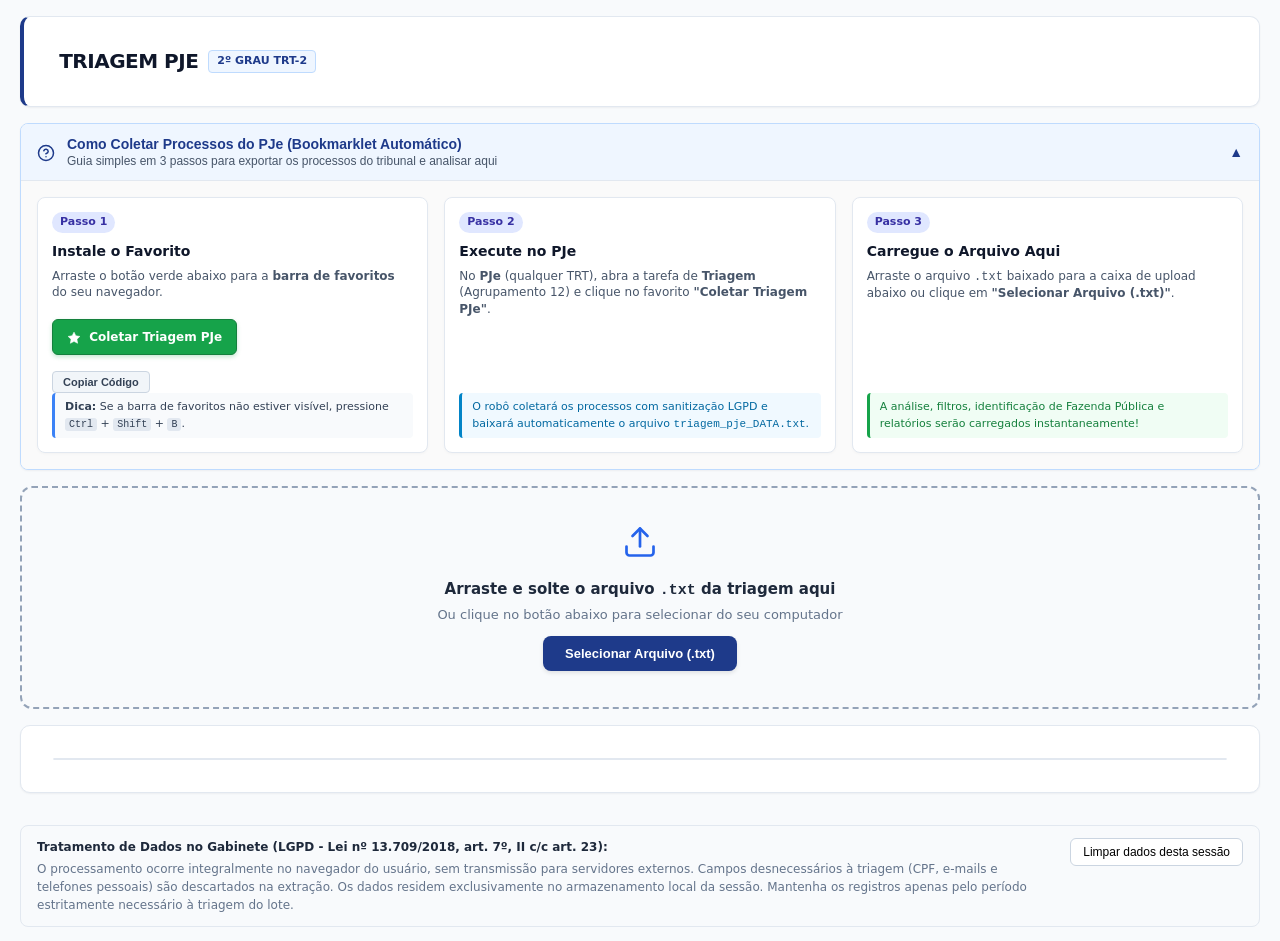
==== commit c20cb3a1: "feat: lancamento da versao 2.0 da triagem pje (tabulator v6, revelacao progressiva e es modules)" ====
--- a/triagem_completa.html
+++ b/triagem_completa.html
@@ -1,4874 +1,30 @@
-
-<!DOCTYPE html>
-<html lang="pt-BR">
-<head>
-  <meta charset="utf-8">
-  <meta name="viewport" content="width=device-width, initial-scale=1.0">
-  <title>Triagem PJe</title>
-  <link rel="manifest" href="manifest.json">
-  <link rel="icon" type="image/svg+xml" href="icon.svg">
-  <meta name="theme-color" content="#1e3a8a">
-  <meta name="apple-mobile-web-app-capable" content="yes">
-  <meta name="apple-mobile-web-app-status-bar-style" content="black-translucent">
-  <style>
-:root {
-    --primary: #1e3a8a;
-    --primary-hover: #1d4ed8;
-    --primary-light: #eff6ff;
-    --success: #15803d;
-    --success-bg: #dcfce7;
-    --warning: #b45309;
-    --danger: #b91c1c;
-    --danger-bg: #fee2e2;
-    --gray-50: #f8fafc;
-    --gray-100: #f1f5f9;
-    --gray-200: #e2e8f0;
-    --gray-300: #cbd5e1;
-    --gray-400: #94a3b8;
-    --gray-500: #64748b;
-    --gray-600: #475569;
-    --gray-700: #334155;
-    --gray-800: #1e293b;
-    --gray-900: #0f172a;
-    --gray-note: #555;
-    --bg-page: #f4f6f9;
-    --accent-blue: #2563eb;
-    --accent-border: #bfdbfe;
-    --dropzone-bg: #f8faff;
-    --dropzone-border: #93c5fd;
-    --fazenda-bg: #fef08a;
-    --fazenda-ink: #854d0e;
-    --fazenda-border: #fde047;
-    --adv-bg: #ede9fe;
-    --adv-ink: #5b21b6;
-    --adv-border: #ddd6fe;
-    --success-border: #86efac;
-    --danger-border: #fca5a5;
-    --radius: 10px;
-    --radius-sm: 6px;
-    --radius-pill: 999px;
-    --shadow-sm: 0 1px 2px rgba(15,23,42,0.05);
-    --shadow-md: 0 4px 10px -2px rgba(15,23,42,0.07), 0 2px 4px -2px rgba(15,23,42,0.04);
-    --shadow-lg: 0 10px 15px -3px rgba(15,23,42,0.08), 0 4px 6px -4px rgba(15,23,42,0.03);
-    --space-3xs: 0.25rem;
-    --space-2xs: 0.5rem;
-    --space-xs: 0.75rem;
-    --space-sm: 1rem;
-    --space-md: 1.5rem;
-    --space-lg: 2rem;
-    --space-xl: 3rem;
-    --ease-out: cubic-bezier(0.16, 1, 0.3, 1);
-    --dur-fast: 120ms;
-    --dur-base: 180ms;
-  }
-
-  * { box-sizing: border-box; }
-  :focus-visible {
-    outline: 2px solid var(--primary-hover);
-    outline-offset: 2px;
-  }
-  body {
-    font-family: -apple-system, BlinkMacSystemFont, "Segoe UI", Roboto, Helvetica, Arial, sans-serif;
-    margin: 0;
-    background: var(--bg-page);
-    color: var(--gray-800);
-    line-height: 1.5;
-    -webkit-font-smoothing: antialiased;
-  }
-
-  .wrap {
-    max-width: 1200px;
-    margin: 0 auto;
-    padding: var(--space-xl) var(--space-md) 5rem;
-  }
-
-  @media (prefers-reduced-motion: reduce) {
-    * { transition-duration: 0.01ms !important; animation-duration: 0.01ms !important; }
-  }
-
-  header {
-    background: white;
-    border: 1px solid var(--gray-200);
-    border-radius: var(--radius);
-    padding: var(--space-lg) 2.2rem;
-    margin-bottom: var(--space-lg);
-    box-shadow: var(--shadow-sm);
-    border-left: 4px solid var(--primary);
-  }
-  .header-badge {
-    display: inline-flex;
-    align-items: center;
-    gap: 0.4rem;
-    background: var(--primary-light);
-    color: var(--primary);
-    font-size: 0.74rem;
-    font-weight: 700;
-    text-transform: uppercase;
-    letter-spacing: 0.08em;
-    padding: 4px 10px;
-    border-radius: var(--radius-pill);
-    margin-bottom: var(--space-sm);
-  }
-  h1 {
-    font-size: 1.65rem;
-    color: var(--gray-900);
-    margin: 0 0 var(--space-2xs) 0;
-    font-weight: 800;
-    letter-spacing: -0.01em;
-    line-height: 1.25;
-  }
-  .header-desc {
-    color: var(--gray-600);
-    font-size: 1rem;
-    margin: 0 0 var(--space-md) 0;
-    max-width: 68ch;
-  }
-  .header-info-box {
-    background: var(--gray-50);
-    border: 1px solid var(--gray-200);
-    border-radius: var(--radius-sm);
-    padding: var(--space-sm) 1.2rem;
-    font-size: 0.87rem;
-    color: var(--gray-700);
-  }
-
-  section {
-    background: white;
-    border: 1px solid var(--gray-200);
-    border-radius: var(--radius);
-    padding: var(--space-lg) 2rem;
-    margin-bottom: var(--space-lg);
-    box-shadow: var(--shadow-sm);
-  }
-  section h2 {
-    font-size: 1.2rem;
-    color: var(--gray-900);
-    margin-top: 0;
-    margin-bottom: var(--space-md);
-    font-weight: 700;
-    letter-spacing: -0.005em;
-    display: flex;
-    align-items: center;
-    gap: var(--space-xs);
-  }
-  .passo-num {
-    display: inline-flex;
-    align-items: center;
-    justify-content: center;
-    width: 1.9rem;
-    height: 1.9rem;
-    border-radius: 50%;
-    background: var(--primary);
-    color: white;
-    font-size: 0.9rem;
-    font-weight: 700;
-    flex-shrink: 0;
-  }
-  .section-subtitle {
-    color: var(--gray-600);
-    font-size: 0.92rem;
-    margin-top: -0.6rem;
-    margin-bottom: var(--space-md);
-  }
-
-  .install-link-box {
-    background: var(--primary-light);
-    border: 1px solid var(--accent-border);
-    border-radius: var(--radius);
-    padding: var(--space-md);
-    text-align: center;
-    margin: var(--space-sm) 0;
-  }
-  .install-link-box a.btn-instalar {
-    display: inline-block;
-    padding: 11px 26px;
-    background: var(--accent-blue);
-    color: white;
-    border-radius: var(--radius-pill);
-    text-decoration: none;
-    font-weight: 700;
-    font-size: 1rem;
-    transition: background var(--dur-base) var(--ease-out), transform var(--dur-fast) var(--ease-out), box-shadow var(--dur-base) var(--ease-out);
-    box-shadow: var(--shadow-sm);
-  }
-  .install-link-box a.btn-instalar:hover { background: var(--primary-hover); box-shadow: var(--shadow-md); transform: translateY(-1px); }
-  .install-link-box a.btn-instalar:active { transform: translateY(0); }
-  .install-link-box .sub { margin-top: var(--space-xs); font-size: 0.85rem; color: var(--gray-600); }
-
-  .upload-area {
-    border: 2px dashed var(--dropzone-border);
-    border-radius: var(--radius);
-    padding: 2rem 1.5rem;
-    text-align: center;
-    background: var(--dropzone-bg);
-    cursor: pointer;
-    transition: border-color var(--dur-base) var(--ease-out), background var(--dur-base) var(--ease-out);
-    position: relative;
-  }
-  .upload-area:hover, .upload-area.dragover {
-    border-color: var(--accent-blue);
-    background: var(--primary-light);
-  }
-  .upload-area input[type=file] {
-    position: absolute;
-    top: 0; left: 0; width: 100%; height: 100%;
-    opacity: 0;
-    cursor: pointer;
-  }
-  .upload-title { font-size: 1.05rem; font-weight: 700; color: var(--gray-900); margin-bottom: var(--space-3xs); }
-  .upload-sub { font-size: 0.85rem; color: var(--gray-600); }
-
-  .file-loaded-badge {
-    display: none;
-    margin-top: var(--space-xs);
-    background: var(--success-bg);
-    color: var(--success);
-    padding: 6px 14px;
-    border-radius: var(--radius-pill);
-    font-size: 0.85rem;
-    font-weight: 600;
-  }
-
-  .stats-bar {
-    display: none;
-    align-items: center;
-    flex-wrap: wrap;
-    gap: 0.4rem var(--space-sm);
-    margin: var(--space-md) 0;
-    padding: var(--space-2xs) var(--space-sm);
-    background: var(--gray-50);
-    border: 1px solid var(--gray-200);
-    border-radius: var(--radius-sm);
-    font-size: 0.85rem;
-    color: var(--gray-700);
-  }
-  .stats-bar-sep { color: var(--gray-400); }
-  .stats-bar-item b { font-weight: 800; }
-  .stats-bar-item.fazenda b { color: var(--warning); }
-  .stats-bar-item.alert b { color: var(--danger); }
-  .stats-bar-item.ok b { color: var(--success); }
-
-  .panels-grid {
-    display: none;
-    grid-template-columns: 1fr 1fr;
-    gap: var(--space-md);
-    margin: var(--space-md) 0;
-  }
-  @media (max-width: 800px) { .panels-grid { grid-template-columns: 1fr; } }
-  .panel {
-    border: 1px solid var(--gray-200);
-    border-radius: var(--radius-sm);
-    background: var(--gray-50);
-    max-height: 280px;
-    overflow-y: auto;
-  }
-  .panel h3 {
-    position: sticky;
-    top: 0;
-    background: var(--gray-100);
-    margin: 0;
-    padding: var(--space-xs) 1rem;
-    font-size: 0.85rem;
-    font-weight: 700;
-    color: var(--gray-700);
-    border-bottom: 1px solid var(--gray-200);
-  }
-  .panel-row {
-    display: flex;
-    justify-content: space-between;
-    align-items: center;
-    gap: var(--space-2xs);
-    padding: var(--space-2xs) 1rem;
-    border-bottom: 1px solid var(--gray-200);
-    font-size: 0.85rem;
-    cursor: pointer;
-    transition: background var(--dur-fast) var(--ease-out);
-  }
-  .panel-row:last-child { border-bottom: none; }
-  .panel-row:hover { background: var(--primary-light); }
-  .panel-row .qtd {
-    flex-shrink: 0;
-    background: white;
-    border: 1px solid var(--gray-300);
-    border-radius: var(--radius-pill);
-    padding: 1px 8px;
-    font-weight: 700;
-    font-size: 0.76rem;
-    color: var(--gray-700);
-  }
-  .panel-empty { padding: var(--space-xs) 1rem; font-size: 0.82rem; color: var(--gray-600); font-style: italic; }
-
-  .table-controls {
-    display: none;
-    flex-direction: column;
-    gap: var(--space-md);
-    margin: var(--space-md) 0 var(--space-sm);
-    padding: var(--space-md) 1.5rem;
-    background: white;
-    border: 1px solid var(--gray-200);
-    border-left: 4px solid var(--primary);
-    border-radius: var(--radius-sm);
-    box-shadow: var(--shadow-sm);
-  }
-  .filtros-header h3 { margin: 0 0 0.2rem; font-size: 1.02rem; font-weight: 700; color: var(--gray-900); }
-  .filtros-header p { margin: 0; font-size: 0.85rem; color: var(--gray-600); }
-  #filtrosResumoCount { font-weight: 700; color: var(--primary); }
-
-  .filtro-grupo { padding-top: var(--space-sm); border-top: 1px solid var(--gray-200); }
-  .filtros-header + .filtro-grupo { border-top: none; padding-top: 0; }
-  .filtro-grupo-topo { display: flex; align-items: center; justify-content: space-between; gap: 0.6rem; margin-bottom: var(--space-2xs); }
-  .filtro-grupo-titulo { display: block; font-size: 0.76rem; font-weight: 700; color: var(--gray-600); text-transform: uppercase; letter-spacing: 0.05em; margin-bottom: var(--space-2xs); }
-  .filtro-grupo-topo .filtro-grupo-titulo { margin-bottom: 0; }
-  .filtro-grupo-acoes { display: flex; gap: 0.9rem; }
-  .link-acao {
-    background: none; border: none; padding: 0; cursor: pointer;
-    font-size: 0.78rem; font-weight: 700; color: var(--primary);
-    text-decoration: underline;
-    text-underline-offset: 2px;
-    transition: color var(--dur-fast) var(--ease-out);
-  }
-  .link-acao:hover { color: var(--primary-hover); }
-
-  .facet-row { display: flex; flex-wrap: wrap; gap: var(--space-2xs); align-items: center; }
-  .chip {
-    display: inline-flex;
-    align-items: center;
-    gap: 6px;
-    background: white;
-    border: 1px solid var(--gray-300);
-    border-radius: var(--radius-pill);
-    padding: 5px 12px;
-    font-size: 0.83rem;
-    font-weight: 600;
-    cursor: pointer;
-    color: var(--gray-700);
-    transition: background var(--dur-fast) var(--ease-out), border-color var(--dur-fast) var(--ease-out), color var(--dur-fast) var(--ease-out);
-  }
-  .chip:hover { background: var(--gray-100); }
-  .chip.active { background: var(--primary); color: white; border-color: var(--primary); }
-  .chip .chip-count {
-    background: rgba(0,0,0,0.06);
-    border-radius: var(--radius-pill);
-    padding: 1px 7px;
-    font-size: 0.74rem;
-    font-weight: 700;
-  }
-  .chip.active .chip-count { background: rgba(255,255,255,0.25); }
-  .chip.chip-warn.active { background: var(--warning); border-color: var(--warning); color: white; }
-  .chip.removable.active { background: var(--danger); border-color: var(--danger); }
-  .chip.removable.active::after { content: " ×"; }
-
-  .controls-bottom-row { display: flex; flex-wrap: wrap; gap: var(--space-sm); align-items: center; justify-content: space-between; padding-top: var(--space-sm); border-top: 1px solid var(--gray-200); }
-  .search-box { min-width: 220px; flex: 1; max-width: 320px; }
-  .search-box input {
-    width: 100%;
-    padding: 7px 10px;
-    font-size: 0.85rem;
-    border: 1px solid var(--gray-300);
-    border-radius: var(--radius-sm);
-    transition: border-color var(--dur-fast) var(--ease-out);
-  }
-  .search-box input:hover { border-color: var(--gray-400); }
-  .action-buttons { display: flex; gap: var(--space-2xs); flex-wrap: wrap; }
-
-  .btn-copiar {
-    background: white;
-    border: 1px solid var(--gray-300);
-    border-radius: var(--radius-sm);
-    padding: 5px 12px;
-    font-size: 0.82rem;
-    font-weight: 600;
-    cursor: pointer;
-    color: var(--gray-700);
-    transition: background var(--dur-fast) var(--ease-out), border-color var(--dur-fast) var(--ease-out);
-  }
-  .btn-copiar:hover { background: var(--gray-100); border-color: var(--gray-400); }
-
-  .table-wrapper {
-    display: none;
-    overflow-x: auto;
-    border: 1px solid var(--gray-200);
-    border-radius: var(--radius-sm);
-    box-shadow: var(--shadow-sm);
-    margin-top: var(--space-sm);
-  }
-  table { border-collapse: collapse; width: 100%; min-width: 860px; table-layout: fixed; background: white; font-size: 0.87rem; text-align: left; }
-  col.col-cnj { width: 45%; }
-  col.col-recurso { width: 8%; }
-  col.col-patronos { width: 0; display: none; }
-  col.col-assuntos { width: 33%; }
-  col.col-data { width: 14%; }
-  #tabela.show-patronos col.col-cnj { width: 38%; }
-  #tabela.show-patronos col.col-recurso { width: 7%; }
-  #tabela.show-patronos col.col-patronos { width: 20%; display: table-column; }
-  #tabela.show-patronos col.col-assuntos { width: 23%; }
-  #tabela.show-patronos col.col-data { width: 12%; }
-  .col-patronos-cell { display: none; }
-  #tabela.show-patronos .col-patronos-cell { display: table-cell; }
-  th {
-    background: var(--gray-800);
-    color: white;
-    padding: 10px 12px;
-    font-weight: 600;
-    font-size: 0.78rem;
-    letter-spacing: 0.02em;
-    position: sticky;
-    top: 0;
-  }
-  th.sortable { cursor: pointer; user-select: none; transition: background var(--dur-fast) var(--ease-out); }
-  th.sortable:hover { background: var(--gray-700); }
-  td { border-top: 1px solid var(--gray-200); padding: 10px 12px; vertical-align: top; overflow-wrap: break-word; word-break: break-word; }
-  tr:nth-child(even) { background: var(--gray-50); }
-  tr { transition: background var(--dur-fast) var(--ease-out); }
-  tr:hover { background: var(--gray-100); }
-
-  .cnj-cell { font-family: ui-monospace, SFMono-Regular, Menlo, monospace; font-size: 0.89rem; font-weight: 700; color: var(--gray-900); display: flex; align-items: center; gap: 0.4rem; flex-wrap: wrap; }
-  .cnj-cell span { word-break: normal; overflow-wrap: normal; }
-  .btn-copy-cnj {
-    background: transparent;
-    border: 1px solid var(--gray-300);
-    border-radius: var(--radius-sm);
-    padding: 1px 6px;
-    font-size: 0.72rem;
-    cursor: pointer;
-    color: var(--gray-600);
-    flex-shrink: 0;
-    transition: background var(--dur-fast) var(--ease-out), color var(--dur-fast) var(--ease-out), border-color var(--dur-fast) var(--ease-out);
-  }
-  .btn-copy-cnj:hover { background: white; color: var(--primary); border-color: var(--primary); }
-
-  .partes-resumo { margin-top: 4px; font-size: 0.82rem; font-weight: 400; color: var(--gray-700); line-height: 1.45; overflow-wrap: break-word; word-break: break-word; }
-  .parte-fazenda { background: var(--fazenda-bg); color: var(--fazenda-ink); border: 1px solid var(--fazenda-border); border-radius: 4px; padding: 0 5px; font-weight: 700; }
-  .parte-versus { color: var(--gray-400); font-weight: 700; margin: 0 3px; }
-  .parte-mais { color: var(--gray-600); font-style: italic; }
-
-  .tags-container { display: flex; flex-wrap: wrap; gap: 4px; }
-  .tag-fp, .tag-assunto, .tag-adv { max-width: 100%; overflow-wrap: break-word; word-break: break-word; }
-  .tag-fp { display: inline-block; padding: 2px 7px; border-radius: 4px; font-size: 0.76rem; font-weight: 600; background: var(--fazenda-bg); color: var(--fazenda-ink); border: 1px solid var(--fazenda-border); }
-  .tag-assunto { display: inline-block; padding: 2px 7px; border-radius: 4px; font-size: 0.76rem; background: var(--gray-100); color: var(--gray-700); border: 1px solid var(--gray-300); }
-  .tag-adv { display: inline-block; padding: 2px 7px; border-radius: 4px; font-size: 0.76rem; background: var(--adv-bg); color: var(--adv-ink); border: 1px solid var(--adv-border); }
-  .badge-status { display: inline-flex; align-items: center; gap: 0.3rem; padding: 3px 9px; border-radius: var(--radius-pill); font-size: 0.76rem; font-weight: 700; white-space: nowrap; }
-  .badge-status.nao { background: var(--danger-bg); color: var(--danger); border: 1px solid var(--danger-border); }
-  .badge-status.sim { background: var(--success-bg); color: var(--success); border: 1px solid var(--success-border); }
-  .badge-classe { display: inline-block; padding: 2px 8px; border-radius: 4px; font-size: 0.76rem; font-weight: 700; background: var(--primary-light); color: var(--primary); white-space: nowrap; }
-
-  #vazio { color: var(--gray-600); text-align: center; padding: var(--space-lg) 1rem; font-style: italic; background: var(--gray-50); border-radius: var(--radius-sm); border: 1px dashed var(--gray-300); margin-top: var(--space-sm); }
-
-  details.avancado { margin-top: var(--space-lg); border-top: 1px solid var(--gray-200); padding-top: var(--space-sm); }
-  details.avancado summary { cursor: pointer; font-weight: 600; color: var(--gray-700); font-size: 0.9rem; user-select: none; transition: color var(--dur-fast) var(--ease-out); }
-  details.avancado summary:hover { color: var(--primary); }
-  .config { display: flex; gap: var(--space-sm); flex-wrap: wrap; margin: var(--space-sm) 0; }
-  .config div { flex: 1; min-width: 260px; }
-  textarea {
-    width: 100%;
-    height: 140px;
-    font-family: ui-monospace, SFMono-Regular, Menlo, monospace;
-    font-size: 0.8rem;
-    padding: 8px;
-    border: 1px solid var(--gray-300);
-    border-radius: var(--radius-sm);
-    box-sizing: border-box;
-    transition: border-color var(--dur-fast) var(--ease-out);
-  }
-  textarea:hover { border-color: var(--gray-400); }
-  label.campo { font-weight: 700; font-size: 0.8rem; display: block; margin-bottom: 4px; color: var(--gray-700); }
-  .controls-avancado { margin: var(--space-xs) 0; display: flex; gap: var(--space-xs); align-items: center; flex-wrap: wrap; }
-
-  .toast {
-    position: fixed;
-    bottom: 20px;
-    right: 20px;
-    background: var(--gray-900);
-    color: white;
-    padding: 10px 18px;
-    border-radius: var(--radius-sm);
-    font-size: 0.88rem;
-    box-shadow: var(--shadow-lg);
-    z-index: 9999;
-    opacity: 0;
-    transform: translateY(10px);
-    transition: opacity var(--dur-base) var(--ease-out), transform var(--dur-base) var(--ease-out);
-    pointer-events: none;
-  }
-  .toast.show { opacity: 1; transform: translateY(0); }
-
-  /* Painel de Agrupamentos e Clusters Negociais */
-  .painel-agrupamentos-grid {
-    display: grid;
-    grid-template-columns: repeat(auto-fit, minmax(260px, 1fr));
-    gap: 12px;
-  }
-  .painel-agrupamentos-grid.painel-reclamadas-apenas {
-    display: block;
-  }
-  .grade-reclamadas-chips {
-    display: grid;
-    grid-template-columns: repeat(auto-fill, minmax(240px, 1fr));
-    gap: 8px;
-  }
-  .card-agrupamento {
-    background: #ffffff;
-    border: 1px solid #e2e8f0;
-    border-radius: 8px;
-    padding: 12px;
-    box-shadow: var(--shadow-sm);
-  }
-  .card-agrupamento-header {
-    display: flex;
-    justify-content: space-between;
-    align-items: center;
-    margin-bottom: 8px;
-    padding-bottom: 6px;
-    border-bottom: 1px solid #f1f5f9;
-  }
-  .card-agrupamento-titulo {
-    font-size: 12px;
-    font-weight: 700;
-    color: #1e293b;
-    text-transform: uppercase;
-    letter-spacing: 0.5px;
-  }
-  .card-agrupamento-badge {
-    font-size: 11px;
-    font-weight: 600;
-    color: #64748b;
-    background: #f1f5f9;
-    padding: 2px 6px;
-    border-radius: 4px;
-  }
-  .card-agrupamento-badge.badge-destaque {
-    background: #fef08a;
-    color: #854d0e;
-    font-weight: 700;
-  }
-  .item-agrupamento-clicavel {
-    padding: 6px 8px;
-    margin-bottom: 4px;
-    border-radius: 6px;
-    cursor: pointer;
-    transition: background 0.15s ease, border-color 0.15s ease;
-    border: 1px solid transparent;
-  }
-  .item-agrupamento-clicavel:hover {
-    background: #f8fafc;
-    border-color: #cbd5e1;
-  }
-  .item-agrupamento-topo {
-    display: flex;
-    justify-content: space-between;
-    align-items: center;
-    font-size: 12px;
-    gap: 8px;
-  }
-  .item-nome {
-    font-weight: 600;
-    color: #0f172a;
-    white-space: nowrap;
-    overflow: hidden;
-    text-overflow: ellipsis;
-    flex: 1;
-  }
-  .item-qtd {
-    font-size: 11px;
-    font-weight: 700;
-    color: #2563eb;
-    background: #eff6ff;
-    padding: 1px 6px;
-    border-radius: 4px;
-    white-space: nowrap;
-  }
-  .item-subinfo {
-    font-size: 11px;
-    color: #64748b;
-    white-space: nowrap;
-    overflow: hidden;
-    text-overflow: ellipsis;
-    margin-top: 2px;
-  }
-  .btn-filtrar-todos-escala {
-    width: 100%;
-    margin-top: 8px;
-    padding: 6px 10px;
-    background: #fef08a;
-    border: 1px solid #fde047;
-    border-radius: 4px;
-    font-size: 11px;
-    font-weight: 700;
-    color: #854d0e;
-    cursor: pointer;
-    transition: background 0.15s ease;
-  }
-  .btn-filtrar-todos-escala:hover {
-    background: #fde047;
-  }
-  .texto-vazio-card {
-    font-size: 12px;
-    color: #94a3b8;
-    margin: 8px 0;
-    font-style: italic;
-  }
-
-  /* Sanfona Retrátil: Tutorial Bookmarklet Didático */
-  .card-sanfona-bookmarklet {
-    background: #ffffff;
-    border: 1px solid #bfdbfe;
-    border-radius: 8px;
-    overflow: hidden;
-    margin-bottom: 16px;
-    box-shadow: var(--shadow-sm);
-  }
-  .btn-sanfona-header {
-    width: 100%;
-    background: #eff6ff;
-    border: none;
-    padding: 12px 16px;
-    display: flex;
-    justify-content: space-between;
-    align-items: center;
-    cursor: pointer;
-    text-align: left;
-    transition: background 0.15s ease;
-  }
-  .btn-sanfona-header:hover {
-    background: #dbeafe;
-  }
-  .sanfona-header-info {
-    display: flex;
-    align-items: center;
-    gap: 12px;
-  }
-  .sanfona-icone {
-    font-size: 20px;
-  }
-  .sanfona-titulo {
-    font-size: 14px;
-    font-weight: 700;
-    color: #1e3a8a;
-  }
-  .sanfona-subtitulo {
-    font-size: 12px;
-    color: #475569;
-    margin-top: 2px;
-  }
-  .sanfona-seta {
-    font-size: 14px;
-    color: #1e3a8a;
-    font-weight: 700;
-  }
-  .sanfona-corpo {
-    padding: 16px;
-    border-top: 1px solid #e2e8f0;
-    background: #fafafa;
-  }
-  .passos-bookmarklet-grid {
-    display: grid;
-    grid-template-columns: repeat(auto-fit, minmax(280px, 1fr));
-    gap: 16px;
-  }
-  .card-passo {
-    background: #ffffff;
-    border: 1px solid #e2e8f0;
-    border-radius: 8px;
-    padding: 14px;
-    display: flex;
-    flex-direction: column;
-    box-shadow: 0 1px 3px rgba(0,0,0,0.03);
-  }
-  .passo-numero {
-    display: inline-block;
-    background: #e0e7ff;
-    color: #3730a3;
-    font-size: 11px;
-    font-weight: 700;
-    padding: 2px 8px;
-    border-radius: 999px;
-    width: fit-content;
-    margin-bottom: 8px;
-  }
-  .passo-titulo {
-    font-size: 14px;
-    font-weight: 700;
-    color: #0f172a;
-    margin-bottom: 6px;
-  }
-  .passo-desc {
-    font-size: 12px;
-    color: #475569;
-    margin: 0 0 10px 0;
-    line-height: 1.4;
-  }
-  .passo-acao {
-    margin: 8px 0;
-  }
-  .btn-arrastar-bookmarklet {
-    display: inline-block;
-    background: #16a34a;
-    color: #ffffff !important;
-    text-decoration: none;
-    font-size: 12px;
-    font-weight: 700;
-    padding: 8px 14px;
-    border-radius: 6px;
-    cursor: grab;
-    border: 1px solid #15803d;
-    box-shadow: 0 2px 4px rgba(22,163,74,0.25);
-    transition: background 0.15s ease, transform 0.15s ease;
-  }
-  .btn-arrastar-bookmarklet:hover {
-    background: #15803d;
-    transform: translateY(-1px);
-  }
-  .btn-arrastar-bookmarklet:active {
-    cursor: grabbing;
-  }
-  .btn-copiar-codigo-bm {
-    background: #f1f5f9;
-    border: 1px solid #cbd5e1;
-    color: #334155;
-    padding: 4px 10px;
-    font-size: 11px;
-    font-weight: 600;
-    border-radius: 4px;
-    cursor: pointer;
-    transition: background 0.15s ease;
-  }
-  .btn-copiar-codigo-bm:hover {
-    background: #e2e8f0;
-  }
-  .msg-copiado-bm {
-    font-size: 11px;
-    color: #16a34a;
-    font-weight: 600;
-  }
-  .passo-dica {
-    margin-top: auto;
-    font-size: 11px;
-    padding: 6px 10px;
-    background: #f8fafc;
-    border-left: 3px solid #3b82f6;
-    border-radius: 4px;
-    color: #334155;
-  }
-  .passo-dica kbd {
-    background: #e2e8f0;
-    padding: 1px 4px;
-    border-radius: 3px;
-    font-family: monospace;
-    font-size: 10px;
-  }
-  .btn-instalar-app {
-    display: inline-flex;
-    align-items: center;
-    gap: 6px;
-    background: #0284c7;
-    color: #ffffff;
-    border: none;
-    padding: 6px 12px;
-    border-radius: 6px;
-    font-size: 12px;
-    font-weight: 700;
-    cursor: pointer;
-    transition: background 0.15s ease;
-  }
-  .btn-instalar-app:hover {
-    background: #0369a1;
-  }
-
-  /* Enterprise Data Table: Sticky Header Permanente */
-  .tabela-triagem thead th {
-    position: sticky !important;
-    top: 0 !important;
-    z-index: 10 !important;
-    background: #f8fafc !important;
-    box-shadow: inset 0 -1px 0 #cbd5e1, 0 2px 4px rgba(15,23,42,0.05) !important;
-  }
-
-  /* Enterprise Data Table: Keyboard-First Navigation & Linha em Foco */
-  .tabela-triagem tbody tr.linha-processo {
-    outline: none;
-    transition: background 0.12s ease, outline 0.12s ease;
-  }
-  .tabela-triagem tbody tr.linha-processo:hover {
-    background-color: #f8fafc;
-  }
-  .tabela-triagem tbody tr.linha-processo.linha-em-foco {
-    outline: 2px solid #2563eb !important;
-    outline-offset: -2px !important;
-    background-color: #eff6ff !important;
-  }
-  .tabela-triagem tbody tr.linha-processo.linha-selecionada {
-    background-color: #f0fdf4;
-  }
-  .tabela-triagem tbody tr.linha-processo.linha-selecionada.linha-em-foco {
-    background-color: #dcfce7 !important;
-    outline: 2px solid #16a34a !important;
-  }
-
-  /* Alinhamento Numérico Tabular (Coluna Desde) */
-  .coluna-tempo-tarefa {
-    font-variant-numeric: tabular-nums;
-    font-feature-settings: "tnum";
-    font-family: ui-monospace, SFMono-Regular, Menlo, Monaco, Consolas, monospace;
-  }
-
-  /* Micro-KPI Cards Horizontais (Dashboard Tufteano) */
-  .grade-micro-kpis {
-    display: flex;
-    gap: 8px;
-    align-items: stretch;
-    flex-wrap: wrap;
-  }
-  .card-micro-kpi {
-    background: #ffffff;
-    border: 1px solid #e2e8f0;
-    border-radius: 6px;
-    padding: 6px 12px;
-    display: flex;
-    align-items: baseline;
-    gap: 6px;
-    box-shadow: 0 1px 2px rgba(15,23,42,0.04);
-    transition: border-color 0.15s ease;
-  }
-  .card-micro-kpi:hover {
-    border-color: #cbd5e1;
-  }
-  .card-micro-kpi .kpi-label {
-    font-size: 11px;
-    font-weight: 600;
-    color: #64748b;
-    text-transform: uppercase;
-    letter-spacing: 0.3px;
-  }
-  .card-micro-kpi .kpi-valor {
-    font-size: 15px;
-    font-weight: 800;
-    color: #0f172a;
-    font-variant-numeric: tabular-nums;
-  }
-  .card-micro-kpi.kpi-alerta-fazenda {
-    background: #fffbeb;
-    border-color: #fde68a;
-  }
-  .card-micro-kpi.kpi-alerta-fazenda.tem-pendencia {
-    background: #fef2f2;
-    border-color: #fecaca;
-  }
-  .card-micro-kpi.kpi-alerta-fazenda.tem-pendencia .kpi-label {
-    color: #991b1b;
-  }
-  .card-micro-kpi.kpi-alerta-fazenda.tem-pendencia .kpi-valor {
-    color: #b91c1c;
-  }
-  .card-micro-kpi.kpi-destaque-semelhantes {
-    background: #fefce8;
-    border-color: #fef08a;
-  }
-  .card-micro-kpi.kpi-destaque-semelhantes .kpi-label {
-    color: #854d0e;
-  }
-  .card-micro-kpi.kpi-destaque-semelhantes .kpi-valor {
-    color: #a16207;
-  }
-
-  /* Área de Upload e Drag-and-Drop do Arquivo .txt */
-  .area-upload-dropzone {
-    border: 2px dashed #94a3b8;
-    border-radius: 12px;
-    padding: 36px 24px;
-    text-align: center;
-    margin-bottom: 16px;
-    background: #f8fafc;
-    cursor: pointer;
-    transition: all 0.2s ease;
-  }
-  .area-upload-dropzone:hover {
-    border-color: #2563eb;
-    background: #eff6ff;
-  }
-  .area-upload-dropzone.drag-over {
-    border-color: #1d4ed8;
-    background: #dbeafe;
-    border-style: solid;
-    transform: scale(1.008);
-    box-shadow: 0 8px 24px rgba(37, 99, 235, 0.15);
-  }
-  .area-upload-conteudo {
-    display: flex;
-    flex-direction: column;
-    align-items: center;
-    gap: 12px;
-  }
-  .area-upload-icone {
-    font-size: 40px;
-    line-height: 1;
-  }
-  .area-upload-titulo {
-    font-size: 15px;
-    font-weight: 700;
-    color: #1e293b;
-  }
-  .area-upload-subtitulo {
-    font-size: 13px;
-    color: #64748b;
-    margin-top: 2px;
-  }
-  .btn-escolher-arquivo {
-    background: #1e3a8a;
-    color: #ffffff;
-    border: none;
-    padding: 10px 22px;
-    border-radius: 8px;
-    font-size: 13px;
-    font-weight: 700;
-    cursor: pointer;
-    display: inline-flex;
-    align-items: center;
-    gap: 8px;
-    transition: background 0.15s ease, transform 0.1s ease;
-    box-shadow: 0 2px 4px rgba(0,0,0,0.1);
-  }
-  .btn-escolher-arquivo:hover {
-    background: #1d4ed8;
-    transform: translateY(-1px);
-  }
-  .btn-escolher-arquivo:active {
-    transform: translateY(0);
-  }
-  </style>
-</head>
-<body style="margin:0;padding:20px;background:var(--bg-canvas, #f8fafc);font-family:system-ui,-apple-system,sans-serif;color:var(--text-primary, #0f172a);">
-  <div id="app" style="max-width:1440px;margin:0 auto;"></div>
-
-  <script type="module">
-
-// ==========================================================
-// DADOS DE REFERÊNCIA EMBUTIDOS (TPU E FAZENDA PÚBLICA)
-// ==========================================================
-const DADOS_TERMOS_FAZENDA = {"termosA":["MUNICIPIO DE|MUNICIPIO DO|MUNICIPIO DA","PREFEITURA","ESTADO DE|ESTADO DO|ESTADO DA","FAZENDA (PUBLICA|DO ESTADO|NACIONAL|MUNICIPAL)","PROCURADORIA (GERAL|DO ESTADO|DO MUNICIPIO|REGIONAL|FEDERAL)","\\bAGU\\b|\\bPGFN\\b|\\bPGF\\b","UNIAO FEDERAL","\\bD\\.?E\\.?R\\.?\\b|DEPARTAMENTO DE ESTRADAS DE RODAGEM","\\bDAEE\\b|DEPARTAMENTO DE AGUAS E ENERGIA ELETRICA","\\bDETRAN\\b|DEPARTAMENTO ESTADUAL DE TRANSITO","AUTARQUIA","SUPERINTENDENCIA (DO|DA|DE|REGIONAL|FEDERAL)","\\bINSS\\b|INSTITUTO NACIONAL DO SEGURO SOCIAL","\\bIBGE\\b|\\bIBAMA\\b|\\bICMBIO\\b|\\bINCRA\\b|\\bINPI\\b|\\bINMETRO\\b","\\bDNIT\\b|DEPARTAMENTO NACIONAL DE INFRAESTRUTURA DE TRANSPORTES","\\bANATEL\\b|\\bANVISA\\b|\\bANEEL\\b|\\bANAC\\b|\\bANTT\\b|\\bANP\\b|\\bANS\\b|\\bANTAQ\\b|\\bANCINE\\b","AGENCIA NACIONAL|AGENCIA REGULADORA|AGENCIA ESTADUAL","\\bIPESP\\b|\\bSPPREV\\b|SAO PAULO PREVIDENCIA","\\bIPREM\\b|INSTITUTO DE PREVIDENCIA","\\bIAMSPE\\b|INSTITUTO DE ASSISTENCIA MEDICA AO SERVIDOR","\\bIMESC\\b","\\bBUTANTA\\b|\\bBUTANTAN\\b|INSTITUTO BUTANTA|FUNDACAO BUTANTAN","INSTITUTO ADOLFO LUTZ|INSTITUTO PASTEUR|INSTITUTO DE BOTANICA|INSTITUTO FLORESTAL|INSTITUTO GEOLOGICO","\\bIPT\\b|INSTITUTO DE PESQUISAS TECNOLOGICAS","\\bIPEN\\b|INSTITUTO DE PESQUISAS ENERGETICAS E NUCLEARES","\\bUSP\\b|UNIVERSIDADE DE SAO PAULO","\\bUNESP\\b|UNIVERSIDADE ESTADUAL PAULISTA","\\bUNICAMP\\b|UNIVERSIDADE ESTADUAL DE CAMPINAS","\\bUNIFESP\\b|UNIVERSIDADE FEDERAL DE","\\bUFABC\\b|\\bUFSCAR\\b","UNIVERSIDADE FEDERAL|UNIVERSIDADE ESTADUAL|FACULDADE PUBLICA","INSTITUTO FEDERAL DE","CENTRO (ESTADUAL DE EDUCACAO TECNOLOGICA )?PAULA SOUZA|\\bFATEC\\b|\\bETEC\\b","EMPRESA BRASILEIRA DE CORREIOS E TELEGRAFOS|\\bECT\\b","\\bINFRAERO\\b|EMPRESA BRASILEIRA DE INFRAESTRUTURA AEROPORTUARIA","FUNDACAO (PUBLICA|MUNICIPAL|ESTADUAL|FEDERAL)|\\bFUNDACAO CASA\\b|CENTRO DE ATENDIMENTO SOCIOEDUCATIVO AO ADOLESCENTE","\\bPROCON\\b|FUNDACAO DE PROTECAO E DEFESA DO CONSUMIDOR","\\bHOSPITAL DAS CLINICAS\\b|HOSPITAL REGIONAL|HOSPITAL GERAL DE|HOSPITAL MUNICIPAL DE|HOSPITAL ESTADUAL DE","\\bSEADE\\b|\\bFAPESP\\b","\\bEMTU\\b|EMPRESA METROPOLITANA DE TRANSPORTES URBANOS","\\bPRODESP\\b|COMPANHIA DE PROCESSAMENTO DE DADOS DO ESTADO","CONSORCIO INTERMUNICIPAL","SERVICO AUTONOMO DE AGUA E ESGOTO|\\bSAAE\\b","DISTRITO FEDERAL","CAMARA MUNICIPAL","GOVERNO DO ESTADO","SECRETARIA (DE|DA|DO|ESTADUAL|MUNICIPAL)"],"termosB":["\\bANAC\\b","\\bANATEL\\b","\\bANS\\b","\\bANTT\\b","\\bANVISA\\b","\\bARSESP\\b","\\bARTESP\\b","\\bBACEN\\b|BANCO CENTRAL DO BRASIL","\\bCAPES\\b","\\bCNPQ\\b","\\bCEETEPS\\b|CENTRO PAULA SOUZA","\\bCOREN-?SP\\b","\\bCRA-?SP\\b","\\bCRC-?SP\\b","\\bCREA-?SP\\b","\\bCREFITO-?3\\b","\\bCREMESP\\b","\\bCRO-?SP\\b","\\bCVM\\b","CONSORCIO INTERMUNICIPAL DO GRANDE ABC","\\bECT\\b|CORREIOS","\\bDAEE\\b","\\bDER-?SP\\b","\\bDETRAN-?SP\\b","ESTADO DE SAO PAULO|FAZENDA PUBLICA ESTADUAL|\\bPGE-?SP\\b","\\bFAMEMA\\b","\\bFAMERP\\b","\\bFAPESP\\b","\\bFIOCRUZ\\b","\\bFUNAI\\b","\\bFUNDACENTRO\\b","\\bFURP\\b","FUNDACAO CASA-?SP","FUNDACAO FLORESTAL DE SAO PAULO","FUNDACAO ITESP","FUNDACAO MEMORIAL DA AMERICA LATINA","FUNDACAO ONCOCENTRO DE SAO PAULO|\\bFOSP\\b","FUNDACAO PROCON-?SP","FUNDACAO SEADE","\\bHC-?FMRP-?USP\\b","\\bHC-?FMUSP\\b","\\bHSPM\\b","\\bIAMSPE\\b","\\bIBAMA\\b","\\bIBGE\\b","\\bICMBIO\\b","\\bIFSP\\b","\\bIMESC\\b","\\bINCRA\\b","\\bINPI\\b","\\bINSS\\b","\\bIPEM-?SP\\b","\\bIPESP\\b","IPREF GUARULHOS","\\bIPREM-?SP\\b","IPREMM MOGI","IPREVI SAO VICENTE","\\bJUCESP\\b","MUNICIPIO DE ARUJA|PREFEITURA (MUNICIPAL )?DE ARUJA","MUNICIPIO DE BARUERI|PREFEITURA (MUNICIPAL )?DE BARUERI","MUNICIPIO DE BERTIOGA|PREFEITURA (MUNICIPAL )?DE BERTIOGA","MUNICIPIO DE CAIEIRAS|PREFEITURA (MUNICIPAL )?DE CAIEIRAS","MUNICIPIO DE CAJAMAR|PREFEITURA (MUNICIPAL )?DE CAJAMAR","MUNICIPIO DE CARAPICUIBA|PREFEITURA (MUNICIPAL )?DE CARAPICUIBA","MUNICIPIO DE COTIA|PREFEITURA (MUNICIPAL )?DE COTIA","MUNICIPIO DE CUBATAO|PREFEITURA (MUNICIPAL )?DE CUBATAO","MUNICIPIO DE DIADEMA|PREFEITURA (MUNICIPAL )?DE DIADEMA","MUNICIPIO DE EMBU DAS ARTES|PREFEITURA (MUNICIPAL )?DE EMBU DAS ARTES","MUNICIPIO DE EMBU-?GUACU|PREFEITURA (MUNICIPAL )?DE EMBU-?GUACU","MUNICIPIO DE FERRAZ DE VASCONCELOS|PREFEITURA (MUNICIPAL )?DE FERRAZ DE VASCONCELOS","MUNICIPIO DE FRANCISCO MORATO|PREFEITURA (MUNICIPAL )?DE FRANCISCO MORATO","MUNICIPIO DE FRANCO DA ROCHA|PREFEITURA (MUNICIPAL )?DE FRANCO DA ROCHA","MUNICIPIO DE GUARAREMA|PREFEITURA (MUNICIPAL )?DE GUARAREMA","MUNICIPIO DE GUARUJA|PREFEITURA (MUNICIPAL )?DE GUARUJA","MUNICIPIO DE GUARULHOS|PREFEITURA (MUNICIPAL )?DE GUARULHOS","MUNICIPIO DE ITANHAEM|PREFEITURA (MUNICIPAL )?DE ITANHAEM","MUNICIPIO DE ITAPECERICA DA SERRA|PREFEITURA (MUNICIPAL )?DE ITAPECERICA DA SERRA","MUNICIPIO DE ITAPEVI|PREFEITURA (MUNICIPAL )?DE ITAPEVI","MUNICIPIO DE ITAQUAQUECETUBA|PREFEITURA (MUNICIPAL )?DE ITAQUAQUECETUBA","MUNICIPIO DE JANDIRA|PREFEITURA (MUNICIPAL )?DE JANDIRA","MUNICIPIO DE MAIRIPORA|PREFEITURA (MUNICIPAL )?DE MAIRIPORA","MUNICIPIO DE MAUA|PREFEITURA (MUNICIPAL )?DE MAUA","MUNICIPIO DE MOGI DAS CRUZES|PREFEITURA (MUNICIPAL )?DE MOGI DAS CRUZES","MUNICIPIO DE MONGAGUA|PREFEITURA (MUNICIPAL )?DE MONGAGUA","MUNICIPIO DE OSASCO|PREFEITURA (MUNICIPAL )?DE OSASCO","MUNICIPIO DE PERUIBE|PREFEITURA (MUNICIPAL )?DE PERUIBE","MUNICIPIO DE POA|PREFEITURA (MUNICIPAL )?DE POA","MUNICIPIO DE PRAIA GRANDE|PREFEITURA (MUNICIPAL )?DE PRAIA GRANDE","MUNICIPIO DE RIBEIRAO PIRES|PREFEITURA (MUNICIPAL )?DE RIBEIRAO PIRES","MUNICIPIO DE RIO GRANDE DA SERRA|PREFEITURA (MUNICIPAL )?DE RIO GRANDE DA SERRA","MUNICIPIO DE SANTANA DE PARNAIBA|PREFEITURA (MUNICIPAL )?DE SANTANA DE PARNAIBA","MUNICIPIO DE SANTO ANDRE|PREFEITURA (MUNICIPAL )?DE SANTO ANDRE","MUNICIPIO DE SANTOS|PREFEITURA (MUNICIPAL )?DE SANTOS","MUNICIPIO DE SUZANO|PREFEITURA (MUNICIPAL )?DE SUZANO","MUNICIPIO DE SAO BERNARDO DO CAMPO|PREFEITURA (MUNICIPAL )?DE SAO BERNARDO DO CAMPO","MUNICIPIO DE SAO CAETANO DO SUL|PREFEITURA (MUNICIPAL )?DE SAO CAETANO DO SUL","MUNICIPIO DE SAO VICENTE|PREFEITURA (MUNICIPAL )?DE SAO VICENTE","MUNICIPIO DE TABOAO DA SERRA|PREFEITURA (MUNICIPAL )?DE TABOAO DA SERRA","MUNICIPIO DE SAO PAULO|PREFEITURA (MUNICIPAL )?DE SAO PAULO|\\bPGM\\b","\\bOAB-?SP\\b","SAAE GUARULHOS","SAESA SAO CAETANO","\\bSBCPREV\\b","SEMAE MOGI","SEMASA SANTO ANDRE","SP REGULA","\\bSPPREV\\b","\\bUFABC\\b","\\bUNESP\\b","\\bUNICAMP\\b","\\bUNIFESP\\b","\\bUSP\\b","UNIAO FEDERAL|\\bAGU\\b|\\bPFN\\b|\\bPGU\\b|\\bPGF\\b"],"termosVeto":["\\bS\\/?A\\b|\\bS\\.A\\.?\\b","\\bLTDA\\b|LIMITADA","\\bEIRELI\\b|\\bME\\b|\\bEPP\\b","SINDICATO|\\bSIND\\b","COOPERATIVA|\\bCOOP\\b","\\bBRADESCO\\b|\\bITAU\\b|\\bSANTANDER\\b|BANCO DO BRASIL|CAIXA ECONOMICA","SPTRANS|SAO PAULO TRANSPORTE","\\bCET\\b|COMPANHIA DE ENGENHARIA DE TRAFEGO","\\bCPTM\\b","METROPOLITANO DE SAO PAULO|\\bMETRO\\b","\\bSABESP\\b","\\bFGV\\b|GETULIO VARGAS","\\bUNIP\\b|\\bUNINOVE\\b|\\bUNICID\\b|\\bFMU\\b|ANHANGUERA|\\bESTACIO\\b|UNIFAN|UNIFAS|UNIFISA|UNICEUB|\\bFIAP\\b|\\bFIT\\b|\\bFISP\\b|UNIFACS|\\bPUCRS\\b|\\bPUC\\b|\\bMACKENZIE\\b","ASSOCIACAO DE PAIS E MESTRES|\\bAPM\\b","ORGANIZACAO SOCIAL|\\bO\\.?S\\.?\\b","INSTITUTO DE BELEZA|INSTITUTO DE IDIOMAS|INSTITUTO NEYMAR|INSTITUTO AYRTON SENNA|INSTITUTO ONCOLOGICO|INSTITUTO EMBELEZE","\\bSESI\\b|\\bSENAI\\b|\\bSESC\\b|\\bSENAC\\b|SECONCI|\\bSPDM\\b|\\bSEBRAE\\b|\\bSENAR\\b|\\bSEST\\b|\\bSENAT\\b","FEDERAL EXPRESS|\\bFEDEX\\b","COMPANHIA NACIONAL DE ABASTECIMENTO|\\bCONAB\\b","BANCO DO ESTADO|BANESE|BANRISUL","BRK AMBIENTAL|\\bAEGEA\\b|\\bIGUA\\b","FUNDACAO BRADESCO|FUNDACAO CASAS BAHIA|FUNDACAO ESTUDAR|FUNDACAO ABRINQ|FUNDACAO ITAU","FEDERACAO DOS EMPREGADOS|FEDERACAO DOS TRABALHADORES|FEDERACAO DO COMERCIO|FEDERACAO DAS INDUSTRIAS|\\bFIESP\\b|\\bFEBRABAN\\b|FEDERACAO NACIONAL DOS BANCOS"],"termosMpt":["MINISTERIO PUBLICO"]};
-const DADOS_ASSUNTOS_TPU = {"864":{"codigo":"864","nome":"DIREITO DO TRABALHO","ramo":"DIREITO DO TRABALHO","caminho":["DIREITO DO TRABALHO"]},"899":{"codigo":"899","nome":"DIREITO CIVIL","ramo":"DIREITO CIVIL","caminho":["DIREITO CIVIL"]},"1654":{"codigo":"1654","nome":"Contrato Individual de Trabalho","ramo":"Contrato Individual de Trabalho","caminho":["DIREITO DO TRABALHO","Contrato Individual de Trabalho"]},"1658":{"codigo":"1658","nome":"Duração do Trabalho","ramo":"Duração do Trabalho","caminho":["DIREITO DO TRABALHO","Duração do Trabalho"]},"1661":{"codigo":"1661","nome":"Horas in Itinere","ramo":"Duração do Trabalho","caminho":["DIREITO DO TRABALHO","Duração do Trabalho","Horas in Itinere"]},"1663":{"codigo":"1663","nome":"Adicional Noturno","ramo":"Duração do Trabalho","caminho":["DIREITO DO TRABALHO","Duração do Trabalho","Adicional Noturno"]},"1666":{"codigo":"1666","nome":"Adicional de Insalubridade","ramo":"Verbas Remuneratórias, Indenizatórias e Benefícios","caminho":["DIREITO DO TRABALHO","Verbas Remuneratórias, Indenizatórias e Benefícios","Adicional","Adicional de Insalubridade"]},"1681":{"codigo":"1681","nome":"Periculosidade","ramo":"Verbas Remuneratórias, Indenizatórias e Benefícios","caminho":["DIREITO DO TRABALHO","Verbas Remuneratórias, Indenizatórias e Benefícios","Adicional","Periculosidade"]},"1690":{"codigo":"1690","nome":"Contribuição Assistencial","ramo":"Direito Sindical e Questões Análogas","caminho":["DIREITO DO TRABALHO","Direito Sindical e Questões Análogas","Contribuição Assistencial"]},"1691":{"codigo":"1691","nome":"Contribuição Confederativa","ramo":"Direito Sindical e Questões Análogas","caminho":["DIREITO DO TRABALHO","Direito Sindical e Questões Análogas","Contribuição Confederativa"]},"1695":{"codigo":"1695","nome":"Direito Coletivo do Trabalho","ramo":"Direito Coletivo do Trabalho","caminho":["DIREITO DO TRABALHO","Direito Coletivo do Trabalho"]},"1697":{"codigo":"1697","nome":"Direito Sindical e Questões Análogas","ramo":"Direito Sindical e Questões Análogas","caminho":["Direito Sindical e Questões Análogas"]},"1703":{"codigo":"1703","nome":"Eleição","ramo":"Direito Sindical e Questões Análogas","caminho":["DIREITO DO TRABALHO","Direito Sindical e Questões Análogas","Eleição"]},"1705":{"codigo":"1705","nome":"Registro de Entidade Sindical","ramo":"Direito Sindical e Questões Análogas","caminho":["DIREITO DO TRABALHO","Direito Sindical e Questões Análogas","Registro de Entidade Sindical"]},"1721":{"codigo":"1721","nome":"Salário In Natura","ramo":"Verbas Remuneratórias, Indenizatórias e Benefícios","caminho":["DIREITO DO TRABALHO","Verbas Remuneratórias, Indenizatórias e Benefícios","Salário / Diferença Salarial","Salário In Natura"]},"1723":{"codigo":"1723","nome":"Assédio Moral","ramo":"Responsabilidade Civil do Empregador","caminho":["DIREITO DO TRABALHO","Responsabilidade Civil do Empregador","Indenizaçao por Dano Moral","Assédio Moral"]},"1724":{"codigo":"1724","nome":"Assédio Sexual","ramo":"Responsabilidade Civil do Empregador","caminho":["DIREITO DO TRABALHO","Responsabilidade Civil do Empregador","Indenizaçao por Dano Moral","Assédio Sexual"]},"1767":{"codigo":"1767","nome":"Cesta Básica","ramo":"Verbas Remuneratórias, Indenizatórias e Benefícios","caminho":["DIREITO DO TRABALHO","Verbas Remuneratórias, Indenizatórias e Benefícios","Cesta Básica"]},"1773":{"codigo":"1773","nome":"Contribuição Sindical","ramo":"Direito Sindical e Questões Análogas","caminho":["DIREITO DO TRABALHO","Direito Sindical e Questões Análogas","Contribuição Sindical"]},"1783":{"codigo":"1783","nome":"Comissões e Percentuais","ramo":"Verbas Remuneratórias, Indenizatórias e Benefícios","caminho":["DIREITO DO TRABALHO","Verbas Remuneratórias, Indenizatórias e Benefícios","Comissões e Percentuais"]},"1789":{"codigo":"1789","nome":"Complemento Temporário Variável de Ajuste ao Piso de Mercado","ramo":"Verbas Remuneratórias, Indenizatórias e Benefícios","caminho":["DIREITO DO TRABALHO","Verbas Remuneratórias, Indenizatórias e Benefícios","Complemento Temporário Variável de Ajuste ao Piso de Mercado"]},"1806":{"codigo":"1806","nome":"Alteração Contratual ou das Condições de Trabalho","ramo":"Contrato Individual de Trabalho","caminho":["DIREITO DO TRABALHO","Contrato Individual de Trabalho","Alteração Contratual ou das Condições de Trabalho"]},"1807":{"codigo":"1807","nome":"Contrato de Experiência - Nulidade","ramo":"Contrato Individual de Trabalho","caminho":["DIREITO DO TRABALHO","Contrato Individual de Trabalho","Contrato por Prazo Determinado","Contrato de Experiência - Nulidade"]},"1814":{"codigo":"1814","nome":"Contrato Nulo - Efeitos","ramo":"Contrato Individual de Trabalho","caminho":["DIREITO DO TRABALHO","Contrato Individual de Trabalho","Administração Pública","Contrato Nulo - Efeitos"]},"1816":{"codigo":"1816","nome":"Contrato por Prazo Determinado","ramo":"Contrato Individual de Trabalho","caminho":["DIREITO DO TRABALHO","Contrato Individual de Trabalho","Contrato por Prazo Determinado"]},"1822":{"codigo":"1822","nome":"Contrato Temporário","ramo":"Contrato Individual de Trabalho","caminho":["DIREITO DO TRABALHO","Contrato Individual de Trabalho","Administração Pública","Contrato Temporário"]},"1844":{"codigo":"1844","nome":"CTPS","ramo":"Contrato Individual de Trabalho","caminho":["DIREITO DO TRABALHO","Contrato Individual de Trabalho","CTPS"]},"1849":{"codigo":"1849","nome":"Culpa Recíproca","ramo":"Rescisão do Contrato de Trabalho","caminho":["DIREITO DO TRABALHO","Rescisão do Contrato de Trabalho","Culpa Recíproca"]},"1855":{"codigo":"1855","nome":"Indenizaçao por Dano Moral","ramo":"Responsabilidade Civil do Empregador","caminho":["DIREITO DO TRABALHO","Responsabilidade Civil do Empregador","Indenizaçao por Dano Moral"]},"1888":{"codigo":"1888","nome":"Descontos Salariais - Devolução","ramo":"Verbas Remuneratórias, Indenizatórias e Benefícios","caminho":["DIREITO DO TRABALHO","Verbas Remuneratórias, Indenizatórias e Benefícios","Descontos Salariais - Devolução"]},"1904":{"codigo":"1904","nome":"Despedida / Dispensa Imotivada","ramo":"Rescisão do Contrato de Trabalho","caminho":["DIREITO DO TRABALHO","Rescisão do Contrato de Trabalho","Despedida / Dispensa Imotivada"]},"1907":{"codigo":"1907","nome":"Justa Causa / Falta Grave","ramo":"Rescisão do Contrato de Trabalho","caminho":["DIREITO DO TRABALHO","Rescisão do Contrato de Trabalho","Justa Causa / Falta Grave"]},"1920":{"codigo":"1920","nome":"Diárias","ramo":"Verbas Remuneratórias, Indenizatórias e Benefícios","caminho":["DIREITO DO TRABALHO","Verbas Remuneratórias, Indenizatórias e Benefícios","Diárias"]},"1929":{"codigo":"1929","nome":"Dirigente Sindical","ramo":"Rescisão do Contrato de Trabalho","caminho":["DIREITO DO TRABALHO","Rescisão do Contrato de Trabalho","Reintegração / Readmissão ou Indenização Substitutiva","Dirigente Sindical"]},"1932":{"codigo":"1932","nome":"Reversão / Retorno ao Cargo Efetivo","ramo":"Contrato Individual de Trabalho","caminho":["DIREITO DO TRABALHO","Contrato Individual de Trabalho","Alteração Contratual ou das Condições de Trabalho","Reversão / Retorno ao Cargo Efetivo"]},"1937":{"codigo":"1937","nome":"Responsabilidade Solidária / Subsidiária","ramo":"Responsabilidade Solidária / Subsidiária","caminho":["DIREITO DO TRABALHO","Responsabilidade Solidária / Subsidiária"]},"1957":{"codigo":"1957","nome":"PIS / RAIS - Cadastramento","ramo":"Contrato Individual de Trabalho","caminho":["DIREITO DO TRABALHO","Contrato Individual de Trabalho","PIS / RAIS - Cadastramento"]},"1965":{"codigo":"1965","nome":"Empregado Público","ramo":"Rescisão do Contrato de Trabalho","caminho":["DIREITO DO TRABALHO","Rescisão do Contrato de Trabalho","Reintegração / Readmissão ou Indenização Substitutiva","Empregado Público"]},"1966":{"codigo":"1966","nome":"Portador de HIV","ramo":"Rescisão do Contrato de Trabalho","caminho":["DIREITO DO TRABALHO","Rescisão do Contrato de Trabalho","Reintegração / Readmissão ou Indenização Substitutiva","Portador de HIV"]},"1976":{"codigo":"1976","nome":"Contrato Suspenso","ramo":"Rescisão do Contrato de Trabalho","caminho":["DIREITO DO TRABALHO","Rescisão do Contrato de Trabalho","Reintegração / Readmissão ou Indenização Substitutiva","Contrato Suspenso"]},"1977":{"codigo":"1977","nome":"Estabilidade decorrente de Norma Coletiva","ramo":"Rescisão do Contrato de Trabalho","caminho":["DIREITO DO TRABALHO","Rescisão do Contrato de Trabalho","Reintegração / Readmissão ou Indenização Substitutiva","Estabilidade decorrente de Norma Coletiva"]},"1978":{"codigo":"1978","nome":"Gestante","ramo":"Rescisão do Contrato de Trabalho","caminho":["DIREITO DO TRABALHO","Rescisão do Contrato de Trabalho","Reintegração / Readmissão ou Indenização Substitutiva","Gestante"]},"1981":{"codigo":"1981","nome":"Membro da Cipa","ramo":"Rescisão do Contrato de Trabalho","caminho":["DIREITO DO TRABALHO","Rescisão do Contrato de Trabalho","Reintegração / Readmissão ou Indenização Substitutiva","Membro da Cipa"]},"1998":{"codigo":"1998","nome":"Multa de 40% do FGTS","ramo":"Rescisão do Contrato de Trabalho","caminho":["DIREITO DO TRABALHO","Rescisão do Contrato de Trabalho","Verbas Rescisórias","Multa de 40% do FGTS"]},"2019":{"codigo":"2019","nome":"Fruição / Gozo","ramo":"Férias","caminho":["DIREITO DO TRABALHO","Férias","Fruição / Gozo"]},"2021":{"codigo":"2021","nome":"Indenização / Terço Constitucional","ramo":"Férias","caminho":["DIREITO DO TRABALHO","Férias","Indenização / Terço Constitucional"]},"2029":{"codigo":"2029","nome":"FGTS","ramo":"Contrato Individual de Trabalho","caminho":["DIREITO DO TRABALHO","Contrato Individual de Trabalho","FGTS"]},"2031":{"codigo":"2031","nome":"Correção Monetária","ramo":"Contrato Individual de Trabalho","caminho":["DIREITO DO TRABALHO","Contrato Individual de Trabalho","FGTS","Correção Monetária"]},"2033":{"codigo":"2033","nome":"Depósito / Diferença de Recolhimento","ramo":"Contrato Individual de Trabalho","caminho":["DIREITO DO TRABALHO","Contrato Individual de Trabalho","FGTS","Depósito / Diferença de Recolhimento"]},"2037":{"codigo":"2037","nome":"Levantamento / Liberação","ramo":"Contrato Individual de Trabalho","caminho":["DIREITO DO TRABALHO","Contrato Individual de Trabalho","FGTS","Levantamento / Liberação"]},"2055":{"codigo":"2055","nome":"Gratificação","ramo":"Verbas Remuneratórias, Indenizatórias e Benefícios","caminho":["DIREITO DO TRABALHO","Verbas Remuneratórias, Indenizatórias e Benefícios","Gratificação"]},"2086":{"codigo":"2086","nome":"Horas Extras","ramo":"Duração do Trabalho","caminho":["DIREITO DO TRABALHO","Duração do Trabalho","Horas Extras"]},"2116":{"codigo":"2116","nome":"Sobreaviso / Prontidão / Tempo à Disposição","ramo":"Duração do Trabalho","caminho":["DIREITO DO TRABALHO","Duração do Trabalho","Sobreaviso / Prontidão / Tempo à Disposição"]},"2117":{"codigo":"2117","nome":"Supressão de Horas Extras Habituais - Indenização","ramo":"Verbas Remuneratórias, Indenizatórias e Benefícios","caminho":["DIREITO DO TRABALHO","Verbas Remuneratórias, Indenizatórias e Benefícios","Supressão de Horas Extras Habituais - Indenização"]},"2133":{"codigo":"2133","nome":"Inquérito Administrativo - Validade","ramo":"Contrato Individual de Trabalho","caminho":["DIREITO DO TRABALHO","Contrato Individual de Trabalho","Inquérito Administrativo - Validade"]},"2135":{"codigo":"2135","nome":"Sentença Normativa","ramo":"Sentença Normativa","caminho":["Sentença Normativa"]},"2139":{"codigo":"2139","nome":"Intervalo Interjornadas","ramo":"Duração do Trabalho","caminho":["DIREITO DO TRABALHO","Duração do Trabalho","Intervalo Interjornadas"]},"2140":{"codigo":"2140","nome":"Intervalo Intrajornada","ramo":"Duração do Trabalho","caminho":["DIREITO DO TRABALHO","Duração do Trabalho","Intervalo Intrajornada"]},"2210":{"codigo":"2210","nome":"Multa do Artigo 467 da CLT","ramo":"Rescisão do Contrato de Trabalho","caminho":["DIREITO DO TRABALHO","Rescisão do Contrato de Trabalho","Verbas Rescisórias","Multa do Artigo 467 da CLT"]},"2212":{"codigo":"2212","nome":"Multa do Artigo 477 da CLT","ramo":"Rescisão do Contrato de Trabalho","caminho":["DIREITO DO TRABALHO","Rescisão do Contrato de Trabalho","Verbas Rescisórias","Multa do Artigo 477 da CLT"]},"2215":{"codigo":"2215","nome":"Multa Prevista em Norma Coletiva","ramo":"Verbas Remuneratórias, Indenizatórias e Benefícios","caminho":["DIREITO DO TRABALHO","Verbas Remuneratórias, Indenizatórias e Benefícios","Multa Prevista em Norma Coletiva"]},"2233":{"codigo":"2233","nome":"Contratação de Reabilitados e Deficientes Habilitados","ramo":"Contrato Individual de Trabalho","caminho":["DIREITO DO TRABALHO","Contrato Individual de Trabalho","Contratação de Reabilitados e Deficientes Habilitados"]},"2243":{"codigo":"2243","nome":"Plano de Demissão Voluntária","ramo":"Rescisão do Contrato de Trabalho","caminho":["DIREITO DO TRABALHO","Rescisão do Contrato de Trabalho","Plano de Demissão Voluntária"]},"2266":{"codigo":"2266","nome":"Contratação em Período Eleitoral","ramo":"Contrato Individual de Trabalho","caminho":["DIREITO DO TRABALHO","Contrato Individual de Trabalho","Administração Pública","Contratação em Período Eleitoral"]},"2273":{"codigo":"2273","nome":"PIS - Indenização","ramo":"Verbas Remuneratórias, Indenizatórias e Benefícios","caminho":["DIREITO DO TRABALHO","Verbas Remuneratórias, Indenizatórias e Benefícios","PIS - Indenização"]},"2275":{"codigo":"2275","nome":"Piso Salarial da Categoria / Salário Mínimo Profissional","ramo":"Verbas Remuneratórias, Indenizatórias e Benefícios","caminho":["DIREITO DO TRABALHO","Verbas Remuneratórias, Indenizatórias e Benefícios","Salário / Diferença Salarial","Piso Salarial da Categoria / Salário Mínimo Profissional"]},"2331":{"codigo":"2331","nome":"Prêmio","ramo":"Verbas Remuneratórias, Indenizatórias e Benefícios","caminho":["DIREITO DO TRABALHO","Verbas Remuneratórias, Indenizatórias e Benefícios","Prêmio"]},"2349":{"codigo":"2349","nome":"Contribuição de Previdência Privada - Resgate","ramo":"Verbas Remuneratórias, Indenizatórias e Benefícios","caminho":["DIREITO DO TRABALHO","Verbas Remuneratórias, Indenizatórias e Benefícios","Contribuição de Previdência Privada - Resgate"]},"2364":{"codigo":"2364","nome":"Plano de Saúde","ramo":"Verbas Remuneratórias, Indenizatórias e Benefícios","caminho":["DIREITO DO TRABALHO","Verbas Remuneratórias, Indenizatórias e Benefícios","Plano de Saúde"]},"2409":{"codigo":"2409","nome":"Enquadramento / Classificação","ramo":"Contrato Individual de Trabalho","caminho":["DIREITO DO TRABALHO","Contrato Individual de Trabalho","Enquadramento / Classificação"]},"2421":{"codigo":"2421","nome":"Reintegração de Posse - Despejo","ramo":"Contrato Individual de Trabalho","caminho":["DIREITO DO TRABALHO","Contrato Individual de Trabalho","Reintegração de Posse - Despejo"]},"2426":{"codigo":"2426","nome":"Repouso Semanal Remunerado e Feriado","ramo":"Duração do Trabalho","caminho":["DIREITO DO TRABALHO","Duração do Trabalho","Repouso Semanal Remunerado e Feriado"]},"2435":{"codigo":"2435","nome":"Rescisão Indireta","ramo":"Rescisão do Contrato de Trabalho","caminho":["DIREITO DO TRABALHO","Rescisão do Contrato de Trabalho","Rescisão Indireta"]},"2445":{"codigo":"2445","nome":"Alteração / Revogação de Regulamento da Empresa","ramo":"Contrato Individual de Trabalho","caminho":["DIREITO DO TRABALHO","Contrato Individual de Trabalho","Alteração Contratual ou das Condições de Trabalho","Alteração / Revogação de Regulamento da Empresa"]},"2449":{"codigo":"2449","nome":"Reajuste Salarial","ramo":"Verbas Remuneratórias, Indenizatórias e Benefícios","caminho":["DIREITO DO TRABALHO","Verbas Remuneratórias, Indenizatórias e Benefícios","Salário / Diferença Salarial","Reajuste Salarial"]},"2450":{"codigo":"2450","nome":"Gorjeta","ramo":"Verbas Remuneratórias, Indenizatórias e Benefícios","caminho":["DIREITO DO TRABALHO","Verbas Remuneratórias, Indenizatórias e Benefícios","Gorjeta"]},"2452":{"codigo":"2452","nome":"Salário Vencido / Retido","ramo":"Verbas Remuneratórias, Indenizatórias e Benefícios","caminho":["DIREITO DO TRABALHO","Verbas Remuneratórias, Indenizatórias e Benefícios","Salário / Diferença Salarial","Salário Vencido / Retido"]},"2458":{"codigo":"2458","nome":"Salário / Diferença Salarial","ramo":"Verbas Remuneratórias, Indenizatórias e Benefícios","caminho":["DIREITO DO TRABALHO","Verbas Remuneratórias, Indenizatórias e Benefícios","Salário / Diferença Salarial"]},"2461":{"codigo":"2461","nome":"Salário Família","ramo":"Verbas Remuneratórias, Indenizatórias e Benefícios","caminho":["DIREITO DO TRABALHO","Verbas Remuneratórias, Indenizatórias e Benefícios","Salário / Diferença Salarial","Salário Família"]},"2463":{"codigo":"2463","nome":"Salário Paternidade","ramo":"Verbas Remuneratórias, Indenizatórias e Benefícios","caminho":["DIREITO DO TRABALHO","Verbas Remuneratórias, Indenizatórias e Benefícios","Salário / Diferença Salarial","Salário Paternidade"]},"2466":{"codigo":"2466","nome":"Salário Por Fora - Integração","ramo":"Verbas Remuneratórias, Indenizatórias e Benefícios","caminho":["DIREITO DO TRABALHO","Verbas Remuneratórias, Indenizatórias e Benefícios","Salário / Diferença Salarial","Salário Por Fora - Integração"]},"2468":{"codigo":"2468","nome":"Salário Por Safra","ramo":"Verbas Remuneratórias, Indenizatórias e Benefícios","caminho":["DIREITO DO TRABALHO","Verbas Remuneratórias, Indenizatórias e Benefícios","Salário / Diferença Salarial","Salário Por Safra"]},"2477":{"codigo":"2477","nome":"Seguro de Vida","ramo":"Verbas Remuneratórias, Indenizatórias e Benefícios","caminho":["DIREITO DO TRABALHO","Verbas Remuneratórias, Indenizatórias e Benefícios","Seguro de Vida"]},"2478":{"codigo":"2478","nome":"Seguro Desemprego","ramo":"Rescisão do Contrato de Trabalho","caminho":["DIREITO DO TRABALHO","Rescisão do Contrato de Trabalho","Seguro Desemprego"]},"2479":{"codigo":"2479","nome":"Indenização","ramo":"Rescisão do Contrato de Trabalho","caminho":["DIREITO DO TRABALHO","Rescisão do Contrato de Trabalho","Seguro Desemprego","Indenização"]},"2480":{"codigo":"2480","nome":"Liberação das Guias","ramo":"Rescisão do Contrato de Trabalho","caminho":["DIREITO DO TRABALHO","Rescisão do Contrato de Trabalho","Seguro Desemprego","Liberação das Guias"]},"2493":{"codigo":"2493","nome":"Tarefa","ramo":"Verbas Remuneratórias, Indenizatórias e Benefícios","caminho":["DIREITO DO TRABALHO","Verbas Remuneratórias, Indenizatórias e Benefícios","Tarefa"]},"2506":{"codigo":"2506","nome":"Auxílio / Tíquete Alimentação","ramo":"Verbas Remuneratórias, Indenizatórias e Benefícios","caminho":["DIREITO DO TRABALHO","Verbas Remuneratórias, Indenizatórias e Benefícios","Auxílio / Tíquete Alimentação"]},"2523":{"codigo":"2523","nome":"Transferência","ramo":"Contrato Individual de Trabalho","caminho":["DIREITO DO TRABALHO","Contrato Individual de Trabalho","Alteração Contratual ou das Condições de Trabalho","Transferência"]},"2537":{"codigo":"2537","nome":"Unicidade Contratual","ramo":"Contrato Individual de Trabalho","caminho":["DIREITO DO TRABALHO","Contrato Individual de Trabalho","Unicidade Contratual"]},"2540":{"codigo":"2540","nome":"Vale Transporte","ramo":"Verbas Remuneratórias, Indenizatórias e Benefícios","caminho":["DIREITO DO TRABALHO","Verbas Remuneratórias, Indenizatórias e Benefícios","Vale Transporte"]},"2546":{"codigo":"2546","nome":"Verbas Rescisórias","ramo":"Rescisão do Contrato de Trabalho","caminho":["DIREITO DO TRABALHO","Rescisão do Contrato de Trabalho","Verbas Rescisórias"]},"2554":{"codigo":"2554","nome":"Reconhecimento de Relação de Emprego","ramo":"Contrato Individual de Trabalho","caminho":["DIREITO DO TRABALHO","Contrato Individual de Trabalho","Reconhecimento de Relação de Emprego"]},"2557":{"codigo":"2557","nome":"Aprendizagem","ramo":"Outras Relações de Trabalho","caminho":["DIREITO DO TRABALHO","Outras Relações de Trabalho","Aprendizagem"]},"2558":{"codigo":"2558","nome":"Cooperado","ramo":"Outras Relações de Trabalho","caminho":["DIREITO DO TRABALHO","Outras Relações de Trabalho","Cooperado"]},"2559":{"codigo":"2559","nome":"Estágio","ramo":"Outras Relações de Trabalho","caminho":["DIREITO DO TRABALHO","Outras Relações de Trabalho","Estágio"]},"2567":{"codigo":"2567","nome":"Responsabilidade Civil do Empregador","ramo":"Responsabilidade Civil do Empregador","caminho":["DIREITO DO TRABALHO","Responsabilidade Civil do Empregador"]},"2569":{"codigo":"2569","nome":"Acidente de Trabalho","ramo":"Responsabilidade Civil do Empregador","caminho":["DIREITO DO TRABALHO","Responsabilidade Civil do Empregador","Indenizaçao por Dano Moral","Acidente de Trabalho"]},"2581":{"codigo":"2581","nome":"Verbas Remuneratórias, Indenizatórias e Benefícios","ramo":"Verbas Remuneratórias, Indenizatórias e Benefícios","caminho":["DIREITO DO TRABALHO","Verbas Remuneratórias, Indenizatórias e Benefícios"]},"2583":{"codigo":"2583","nome":"Abono","ramo":"Verbas Remuneratórias, Indenizatórias e Benefícios","caminho":["DIREITO DO TRABALHO","Verbas Remuneratórias, Indenizatórias e Benefícios","Abono"]},"2594":{"codigo":"2594","nome":"Adicional","ramo":"Verbas Remuneratórias, Indenizatórias e Benefícios","caminho":["DIREITO DO TRABALHO","Verbas Remuneratórias, Indenizatórias e Benefícios","Adicional"]},"2604":{"codigo":"2604","nome":"Adicional de Transferência","ramo":"Verbas Remuneratórias, Indenizatórias e Benefícios","caminho":["DIREITO DO TRABALHO","Verbas Remuneratórias, Indenizatórias e Benefícios","Adicional","Adicional de Transferência"]},"2606":{"codigo":"2606","nome":"Ajuda de Custo","ramo":"Verbas Remuneratórias, Indenizatórias e Benefícios","caminho":["DIREITO DO TRABALHO","Verbas Remuneratórias, Indenizatórias e Benefícios","Ajuda de Custo"]},"2620":{"codigo":"2620","nome":"Rescisão do Contrato de Trabalho","ramo":"Rescisão do Contrato de Trabalho","caminho":["DIREITO DO TRABALHO","Rescisão do Contrato de Trabalho"]},"2622":{"codigo":"2622","nome":"Aposentadoria e Pensão","ramo":"Aposentadoria e Pensão","caminho":["DIREITO DO TRABALHO","Aposentadoria e Pensão"]},"2624":{"codigo":"2624","nome":"Complementação de Aposentadoria / Pensão","ramo":"Aposentadoria e Pensão","caminho":["DIREITO DO TRABALHO","Aposentadoria e Pensão","Complementação de Aposentadoria / Pensão"]},"2641":{"codigo":"2641","nome":"AVISO PRÉVIO","ramo":"Rescisão do Contrato de Trabalho","caminho":["DIREITO DO TRABALHO","Rescisão do Contrato de Trabalho","Verbas Rescisórias","AVISO PRÉVIO"]},"2656":{"codigo":"2656","nome":"Reintegração / Readmissão ou Indenização Substitutiva","ramo":"Rescisão do Contrato de Trabalho","caminho":["DIREITO DO TRABALHO","Rescisão do Contrato de Trabalho","Reintegração / Readmissão ou Indenização Substitutiva"]},"2657":{"codigo":"2657","nome":"Anistia","ramo":"Rescisão do Contrato de Trabalho","caminho":["DIREITO DO TRABALHO","Rescisão do Contrato de Trabalho","Reintegração / Readmissão ou Indenização Substitutiva","Anistia"]},"2661":{"codigo":"2661","nome":"Estabilidade Acidentária","ramo":"Rescisão do Contrato de Trabalho","caminho":["DIREITO DO TRABALHO","Rescisão do Contrato de Trabalho","Reintegração / Readmissão ou Indenização Substitutiva","Estabilidade Acidentária"]},"2662":{"codigo":"2662","nome":"Férias","ramo":"Férias","caminho":["DIREITO DO TRABALHO","Férias"]},"2663":{"codigo":"2663","nome":"Abono Pecuniário","ramo":"Férias","caminho":["DIREITO DO TRABALHO","Férias","Abono Pecuniário"]},"2666":{"codigo":"2666","nome":"Décimo Terceiro Salário","ramo":"Verbas Remuneratórias, Indenizatórias e Benefícios","caminho":["DIREITO DO TRABALHO","Verbas Remuneratórias, Indenizatórias e Benefícios","Décimo Terceiro Salário"]},"2670":{"codigo":"2670","nome":"Advertência / Suspensão","ramo":"Contrato Individual de Trabalho","caminho":["DIREITO DO TRABALHO","Contrato Individual de Trabalho","Advertência / Suspensão"]},"2697":{"codigo":"2697","nome":"Salário por Equiparação / Isonomia","ramo":"Verbas Remuneratórias, Indenizatórias e Benefícios","caminho":["DIREITO DO TRABALHO","Verbas Remuneratórias, Indenizatórias e Benefícios","Salário / Diferença Salarial","Salário por Equiparação / Isonomia"]},"2704":{"codigo":"2704","nome":"Terceirização / Tomador de Serviços","ramo":"Responsabilidade Solidária / Subsidiária","caminho":["DIREITO DO TRABALHO","Responsabilidade Solidária / Subsidiária","Terceirização / Tomador de Serviços"]},"4435":{"codigo":"4435","nome":"Aplicabilidade","ramo":"Direito Coletivo do Trabalho","caminho":["DIREITO DO TRABALHO","Direito Coletivo do Trabalho","Aplicabilidade"]},"4437":{"codigo":"4437","nome":"Revisão","ramo":"Sentença Normativa","caminho":["DIREITO DO TRABALHO","Sentença Normativa","Revisão"]},"4438":{"codigo":"4438","nome":"Anulação","ramo":"Direito Coletivo do Trabalho","caminho":["DIREITO DO TRABALHO","Direito Coletivo do Trabalho","Anulação"]},"4442":{"codigo":"4442","nome":"Restituição / Indenização de Despesa","ramo":"Verbas Remuneratórias, Indenizatórias e Benefícios","caminho":["DIREITO DO TRABALHO","Verbas Remuneratórias, Indenizatórias e Benefícios","Restituição / Indenização de Despesa"]},"4452":{"codigo":"4452","nome":"Representação Sindical","ramo":"Direito Sindical e Questões Análogas","caminho":["DIREITO DO TRABALHO","Direito Sindical e Questões Análogas","Representação Sindical"]},"4701":{"codigo":"4701","nome":"Ato / Negócio Jurídico","ramo":"Fatos Jurídicos","caminho":["DIREITO CIVIL","Fatos Jurídicos","Ato / Negócio Jurídico"]},"4703":{"codigo":"4703","nome":"Defeito, nulidade ou anulação","ramo":"Fatos Jurídicos","caminho":["Fatos Jurídicos","Ato / Negócio Jurídico","Defeito, nulidade ou anulação"]},"4706":{"codigo":"4706","nome":"Evicção ou Vicio Redibitório","ramo":"Fatos Jurídicos","caminho":["Fatos Jurídicos","Ato / Negócio Jurídico","Evicção ou Vicio Redibitório"]},"4718":{"codigo":"4718","nome":"Cessão de Crédito","ramo":"Obrigações","caminho":["Obrigações","Transmissão","Cessão de Crédito"]},"5269":{"codigo":"5269","nome":"Mínimo","ramo":"Verbas Remuneratórias, Indenizatórias e Benefícios","caminho":["DIREITO DO TRABALHO","Verbas Remuneratórias, Indenizatórias e Benefícios","Salário / Diferença Salarial","Mínimo"]},"5272":{"codigo":"5272","nome":"Administração Pública","ramo":"Contrato Individual de Trabalho","caminho":["DIREITO DO TRABALHO","Contrato Individual de Trabalho","Administração Pública"]},"5273":{"codigo":"5273","nome":"Suspensão / Interrupção do Contrato de Trabalho","ramo":"Contrato Individual de Trabalho","caminho":["DIREITO DO TRABALHO","Contrato Individual de Trabalho","Suspensão / Interrupção do Contrato de Trabalho"]},"5276":{"codigo":"5276","nome":"Advogados","ramo":"Categoria Profissional Especial","caminho":["DIREITO DO TRABALHO","Categoria Profissional Especial","Advogados"]},"5277":{"codigo":"5277","nome":"Aeronautas","ramo":"Categoria Profissional Especial","caminho":["DIREITO DO TRABALHO","Categoria Profissional Especial","Aeronautas"]},"5278":{"codigo":"5278","nome":"Artistas","ramo":"Categoria Profissional Especial","caminho":["DIREITO DO TRABALHO","Categoria Profissional Especial","Artistas"]},"5279":{"codigo":"5279","nome":"Atleta Profissional","ramo":"Categoria Profissional Especial","caminho":["DIREITO DO TRABALHO","Categoria Profissional Especial","Atleta Profissional"]},"5280":{"codigo":"5280","nome":"Bancários","ramo":"Categoria Profissional Especial","caminho":["DIREITO DO TRABALHO","Categoria Profissional Especial","Bancários"]},"5281":{"codigo":"5281","nome":"Cabineiros de Elevador","ramo":"Categoria Profissional Especial","caminho":["DIREITO DO TRABALHO","Categoria Profissional Especial","Cabineiros de Elevador"]},"5282":{"codigo":"5282","nome":"Doméstico","ramo":"Categoria Profissional Especial","caminho":["DIREITO DO TRABALHO","Categoria Profissional Especial","Doméstico"]},"5284":{"codigo":"5284","nome":"Engenheiro, Arquiteto e Engenheiro Agrônomo","ramo":"Categoria Profissional Especial","caminho":["DIREITO DO TRABALHO","Categoria Profissional Especial","Engenheiro, Arquiteto e Engenheiro Agrônomo"]},"5286":{"codigo":"5286","nome":"Jornalistas","ramo":"Categoria Profissional Especial","caminho":["DIREITO DO TRABALHO","Categoria Profissional Especial","Jornalistas"]},"5287":{"codigo":"5287","nome":"Marítimos","ramo":"Categoria Profissional Especial","caminho":["DIREITO DO TRABALHO","Categoria Profissional Especial","Marítimos"]},"5288":{"codigo":"5288","nome":"Digitadores / Mecanógrafos / Datilógrafos","ramo":"Categoria Profissional Especial","caminho":["DIREITO DO TRABALHO","Categoria Profissional Especial","Digitadores / Mecanógrafos / Datilógrafos"]},"5289":{"codigo":"5289","nome":"Médicos","ramo":"Categoria Profissional Especial","caminho":["DIREITO DO TRABALHO","Categoria Profissional Especial","Médicos"]},"5290":{"codigo":"5290","nome":"Mineiros de Subsolos","ramo":"Categoria Profissional Especial","caminho":["DIREITO DO TRABALHO","Categoria Profissional Especial","Mineiros de Subsolos"]},"5291":{"codigo":"5291","nome":"Músicos Profissionais","ramo":"Categoria Profissional Especial","caminho":["DIREITO DO TRABALHO","Categoria Profissional Especial","Músicos Profissionais"]},"5292":{"codigo":"5292","nome":"Operadores de Carga e Descarga (Estiva e Capatazia)","ramo":"Categoria Profissional Especial","caminho":["DIREITO DO TRABALHO","Categoria Profissional Especial","Operadores de Carga e Descarga (Estiva e Capatazia)"]},"5293":{"codigo":"5293","nome":"Operadores Cinematográficos","ramo":"Categoria Profissional Especial","caminho":["DIREITO DO TRABALHO","Categoria Profissional Especial","Operadores Cinematográficos"]},"5294":{"codigo":"5294","nome":"Professores","ramo":"Categoria Profissional Especial","caminho":["DIREITO DO TRABALHO","Categoria Profissional Especial","Professores"]},"5295":{"codigo":"5295","nome":"Químicos","ramo":"Categoria Profissional Especial","caminho":["DIREITO DO TRABALHO","Categoria Profissional Especial","Químicos"]},"5296":{"codigo":"5296","nome":"Radialistas","ramo":"Categoria Profissional Especial","caminho":["DIREITO DO TRABALHO","Categoria Profissional Especial","Radialistas"]},"5297":{"codigo":"5297","nome":"Serviços de Telefonia ou Telegrafia","ramo":"Categoria Profissional Especial","caminho":["DIREITO DO TRABALHO","Categoria Profissional Especial","Serviços de Telefonia ou Telegrafia"]},"5299":{"codigo":"5299","nome":"Petroleiros","ramo":"Categoria Profissional Especial","caminho":["DIREITO DO TRABALHO","Categoria Profissional Especial","Petroleiros"]},"5301":{"codigo":"5301","nome":"Vigia e Vigilantes","ramo":"Categoria Profissional Especial","caminho":["DIREITO DO TRABALHO","Categoria Profissional Especial","Vigia e Vigilantes"]},"5352":{"codigo":"5352","nome":"Anotação / Baixa / Retificação","ramo":"Contrato Individual de Trabalho","caminho":["DIREITO DO TRABALHO","Contrato Individual de Trabalho","CTPS","Anotação / Baixa / Retificação"]},"5354":{"codigo":"5354","nome":"Devolução","ramo":"Contrato Individual de Trabalho","caminho":["DIREITO DO TRABALHO","Contrato Individual de Trabalho","CTPS","Devolução"]},"5356":{"codigo":"5356","nome":"Grupo Econômico","ramo":"Responsabilidade Solidária / Subsidiária","caminho":["DIREITO DO TRABALHO","Responsabilidade Solidária / Subsidiária","Grupo Econômico"]},"5632":{"codigo":"5632","nome":"Prescrição e Decadência","ramo":"Fatos Jurídicos","caminho":["Fatos Jurídicos","Prescrição e Decadência"]},"5754":{"codigo":"5754","nome":"Pessoas naturais","ramo":"Pessoas naturais","caminho":["Pessoas naturais"]},"6197":{"codigo":"6197","nome":"Estrangeiro","ramo":"Estrangeiro","caminho":["Estrangeiro"]},"6201":{"codigo":"6201","nome":"Trabalhador Migrante ou Fronteiriço do MERCOSUL","ramo":"Estrangeiro","caminho":["Estrangeiro","Trabalhador Migrante ou Fronteiriço do MERCOSUL"]},"6202":{"codigo":"6202","nome":"Proteção Internacional a Direitos Humanos","ramo":"Proteção Internacional a Direitos Humanos","caminho":["Proteção Internacional a Direitos Humanos"]},"6212":{"codigo":"6212","nome":"Tratados e Convenções Internacionais","ramo":"Tratados e Convenções Internacionais","caminho":["Tratados e Convenções Internacionais"]},"6213":{"codigo":"6213","nome":"Normas do Mercosul","ramo":"Normas do Mercosul","caminho":["Normas do Mercosul"]},"6215":{"codigo":"6215","nome":"Sucessão de Bens de Estrangeiro","ramo":"Sucessão de Bens de Estrangeiro","caminho":["Sucessão de Bens de Estrangeiro"]},"6218":{"codigo":"6218","nome":"Pessoa Jurídica Estrangeira","ramo":"Pessoa Jurídica Estrangeira","caminho":["Pessoa Jurídica Estrangeira"]},"7628":{"codigo":"7628","nome":"Outras Relações de Trabalho","ramo":"Outras Relações de Trabalho","caminho":["DIREITO DO TRABALHO","Outras Relações de Trabalho"]},"7629":{"codigo":"7629","nome":"Empreitada","ramo":"Outras Relações de Trabalho","caminho":["DIREITO DO TRABALHO","Outras Relações de Trabalho","Empreitada"]},"7630":{"codigo":"7630","nome":"Representante Comercial Autônomo","ramo":"Outras Relações de Trabalho","caminho":["DIREITO DO TRABALHO","Outras Relações de Trabalho","Representante Comercial Autônomo"]},"7631":{"codigo":"7631","nome":"Honorários Profissionais","ramo":"Outras Relações de Trabalho","caminho":["DIREITO DO TRABALHO","Outras Relações de Trabalho","Honorários Profissionais"]},"7632":{"codigo":"7632","nome":"Trabalhador Eventual","ramo":"Outras Relações de Trabalho","caminho":["DIREITO DO TRABALHO","Outras Relações de Trabalho","Trabalhador Eventual"]},"7633":{"codigo":"7633","nome":"Trabalhador Avulso","ramo":"Outras Relações de Trabalho","caminho":["DIREITO DO TRABALHO","Outras Relações de Trabalho","Trabalhador Avulso"]},"7639":{"codigo":"7639","nome":"Direito de Greve / Lockout","ramo":"Direito de Greve / Lockout","caminho":["Direito de Greve / Lockout"]},"7640":{"codigo":"7640","nome":"Interdito Proibitório","ramo":"Direito de Greve / Lockout","caminho":["Direito de Greve / Lockout","Interdito Proibitório"]},"7644":{"codigo":"7644","nome":"Categoria Profissional Especial","ramo":"Categoria Profissional Especial","caminho":["DIREITO DO TRABALHO","Categoria Profissional Especial"]},"7645":{"codigo":"7645","nome":"Aeroviários","ramo":"Categoria Profissional Especial","caminho":["DIREITO DO TRABALHO","Categoria Profissional Especial","Aeroviários"]},"7646":{"codigo":"7646","nome":"Rural","ramo":"Categoria Profissional Especial","caminho":["DIREITO DO TRABALHO","Categoria Profissional Especial","Rural"]},"7647":{"codigo":"7647","nome":"Contrato em Regime de Tempo Parcial","ramo":"Contrato Individual de Trabalho","caminho":["DIREITO DO TRABALHO","Contrato Individual de Trabalho","Contrato em Regime de Tempo Parcial"]},"7649":{"codigo":"7649","nome":"Aplicabilidade","ramo":"Sentença Normativa","caminho":["Sentença Normativa","Aplicabilidade"]},"7681":{"codigo":"7681","nome":"Obrigações","ramo":"Obrigações","caminho":["DIREITO CIVIL","Obrigações"]},"7688":{"codigo":"7688","nome":"Transmissão","ramo":"Obrigações","caminho":["Obrigações","Transmissão"]},"7690":{"codigo":"7690","nome":"Adimplemento e Extinção","ramo":"Obrigações","caminho":["DIREITO CIVIL","Obrigações","Adimplemento e Extinção"]},"7691":{"codigo":"7691","nome":"Inadimplemento","ramo":"Obrigações","caminho":["DIREITO CIVIL","Obrigações","Inadimplemento"]},"7694":{"codigo":"7694","nome":"Atos Unilaterais","ramo":"Obrigações","caminho":["Obrigações","Atos Unilaterais"]},"7698":{"codigo":"7698","nome":"Perdas e Danos","ramo":"Obrigações","caminho":["Obrigações","Inadimplemento","Perdas e Danos"]},"7700":{"codigo":"7700","nome":"Cláusula Penal","ramo":"Obrigações","caminho":["Obrigações","Inadimplemento","Cláusula Penal"]},"7703":{"codigo":"7703","nome":"Pagamento","ramo":"Obrigações","caminho":["Obrigações","Adimplemento e Extinção","Pagamento"]},"7704":{"codigo":"7704","nome":"Pagamento em Consignação","ramo":"Obrigações","caminho":["Obrigações","Adimplemento e Extinção","Pagamento em Consignação"]},"7705":{"codigo":"7705","nome":"Pagamento com Sub-rogação","ramo":"Obrigações","caminho":["Obrigações","Adimplemento e Extinção","Pagamento com Sub-rogação"]},"7706":{"codigo":"7706","nome":"Imputação do Pagamento","ramo":"Obrigações","caminho":["Obrigações","Adimplemento e Extinção","Imputação do Pagamento"]},"7707":{"codigo":"7707","nome":"Dação em Pagamento","ramo":"Obrigações","caminho":["Obrigações","Adimplemento e Extinção","Dação em Pagamento"]},"7708":{"codigo":"7708","nome":"Novação","ramo":"Obrigações","caminho":["DIREITO CIVIL","Obrigações","Adimplemento e Extinção","Novação"]},"7709":{"codigo":"7709","nome":"Compensação","ramo":"Obrigações","caminho":["Obrigações","Adimplemento e Extinção","Compensação"]},"7710":{"codigo":"7710","nome":"Confusão","ramo":"Obrigações","caminho":["Obrigações","Adimplemento e Extinção","Confusão"]},"7711":{"codigo":"7711","nome":"Remissão das Dívidas","ramo":"Obrigações","caminho":["Obrigações","Adimplemento e Extinção","Remissão das Dívidas"]},"7714":{"codigo":"7714","nome":"Pagamento Indevido","ramo":"Obrigações","caminho":["Obrigações","Atos Unilaterais","Pagamento Indevido"]},"7715":{"codigo":"7715","nome":"Enriquecimento sem Causa","ramo":"Obrigações","caminho":["Obrigações","Atos Unilaterais","Enriquecimento sem Causa"]},"7947":{"codigo":"7947","nome":"Fatos Jurídicos","ramo":"Fatos Jurídicos","caminho":["DIREITO CIVIL","Fatos Jurídicos"]},"7949":{"codigo":"7949","nome":"Direitos da Personalidade","ramo":"Pessoas naturais","caminho":["Pessoas naturais","Direitos da Personalidade"]},"8805":{"codigo":"8805","nome":"Sucessão de Empregadores","ramo":"Responsabilidade Solidária / Subsidiária","caminho":["DIREITO DO TRABALHO","Responsabilidade Solidária / Subsidiária","Sucessão de Empregadores"]},"8806":{"codigo":"8806","nome":"Subempreitada","ramo":"Responsabilidade Solidária / Subsidiária","caminho":["DIREITO DO TRABALHO","Responsabilidade Solidária / Subsidiária","Subempreitada"]},"8807":{"codigo":"8807","nome":"Sócio / Acionista","ramo":"Responsabilidade Solidária / Subsidiária","caminho":["DIREITO DO TRABALHO","Responsabilidade Solidária / Subsidiária","Sócio / Acionista"]},"8808":{"codigo":"8808","nome":"Indenização por Dano Material","ramo":"Responsabilidade Civil do Empregador","caminho":["DIREITO DO TRABALHO","Responsabilidade Civil do Empregador","Indenização por Dano Material"]},"8809":{"codigo":"8809","nome":"Acidente de Trabalho","ramo":"Responsabilidade Civil do Empregador","caminho":["DIREITO DO TRABALHO","Responsabilidade Civil do Empregador","Indenização por Dano Material","Acidente de Trabalho"]},"8810":{"codigo":"8810","nome":"Salário por Acúmulo de Cargo / Função","ramo":"Verbas Remuneratórias, Indenizatórias e Benefícios","caminho":["DIREITO DO TRABALHO","Verbas Remuneratórias, Indenizatórias e Benefícios","Salário / Diferença Salarial","Salário por Acúmulo de Cargo / Função"]},"8812":{"codigo":"8812","nome":"Salário Maternidade","ramo":"Verbas Remuneratórias, Indenizatórias e Benefícios","caminho":["DIREITO DO TRABALHO","Verbas Remuneratórias, Indenizatórias e Benefícios","Salário / Diferença Salarial","Salário Maternidade"]},"8813":{"codigo":"8813","nome":"Licenças e Folgas - Conversão em Pecúnia","ramo":"Verbas Remuneratórias, Indenizatórias e Benefícios","caminho":["DIREITO DO TRABALHO","Verbas Remuneratórias, Indenizatórias e Benefícios","Licenças e Folgas - Conversão em Pecúnia"]},"8816":{"codigo":"8816","nome":"Salário Substituição","ramo":"Verbas Remuneratórias, Indenizatórias e Benefícios","caminho":["DIREITO DO TRABALHO","Verbas Remuneratórias, Indenizatórias e Benefícios","Salário / Diferença Salarial","Salário Substituição"]},"8817":{"codigo":"8817","nome":"Gratificação por Tempo de Serviço","ramo":"Verbas Remuneratórias, Indenizatórias e Benefícios","caminho":["DIREITO DO TRABALHO","Verbas Remuneratórias, Indenizatórias e Benefícios","Gratificação","Gratificação por Tempo de Serviço"]},"8818":{"codigo":"8818","nome":"Gratificação de Função","ramo":"Verbas Remuneratórias, Indenizatórias e Benefícios","caminho":["DIREITO DO TRABALHO","Verbas Remuneratórias, Indenizatórias e Benefícios","Gratificação","Gratificação de Função"]},"8820":{"codigo":"8820","nome":"Décimo Terceiro Salário Proporcional","ramo":"Rescisão do Contrato de Trabalho","caminho":["DIREITO DO TRABALHO","Rescisão do Contrato de Trabalho","Verbas Rescisórias","Décimo Terceiro Salário Proporcional"]},"8821":{"codigo":"8821","nome":"Férias Proporcionais","ramo":"Rescisão do Contrato de Trabalho","caminho":["DIREITO DO TRABALHO","Rescisão do Contrato de Trabalho","Verbas Rescisórias","Férias Proporcionais"]},"8822":{"codigo":"8822","nome":"Indenização Adicional","ramo":"Rescisão do Contrato de Trabalho","caminho":["DIREITO DO TRABALHO","Rescisão do Contrato de Trabalho","Verbas Rescisórias","Indenização Adicional"]},"8823":{"codigo":"8823","nome":"Saldo de Salário","ramo":"Rescisão do Contrato de Trabalho","caminho":["DIREITO DO TRABALHO","Rescisão do Contrato de Trabalho","Verbas Rescisórias","Saldo de Salário"]},"8824":{"codigo":"8824","nome":"Indenização do artigo 478 da CLT","ramo":"Rescisão do Contrato de Trabalho","caminho":["DIREITO DO TRABALHO","Rescisão do Contrato de Trabalho","Indenização do artigo 478 da CLT"]},"8826":{"codigo":"8826","nome":"DIREITO PROCESSUAL CIVIL E DO TRABALHO","ramo":"DIREITO PROCESSUAL CIVIL E DO TRABALHO","caminho":["DIREITO PROCESSUAL CIVIL E DO TRABALHO"]},"8828":{"codigo":"8828","nome":"Jurisdição e Competência","ramo":"Jurisdição e Competência","caminho":["DIREITO PROCESSUAL CIVIL E DO TRABALHO","Jurisdição e Competência"]},"8829":{"codigo":"8829","nome":"Competência","ramo":"Jurisdição e Competência","caminho":["DIREITO PROCESSUAL CIVIL E DO TRABALHO","Jurisdição e Competência","Competência"]},"8838":{"codigo":"8838","nome":"Imunidade de Jurisdição","ramo":"Jurisdição e Competência","caminho":["Jurisdição e Competência","Imunidade de Jurisdição"]},"8842":{"codigo":"8842","nome":"Partes e Procuradores","ramo":"Partes e Procuradores","caminho":["DIREITO PROCESSUAL CIVIL E DO TRABALHO","Partes e Procuradores"]},"8843":{"codigo":"8843","nome":"Assistência Judiciária Gratuita","ramo":"Partes e Procuradores","caminho":["DIREITO PROCESSUAL CIVIL E DO TRABALHO","Partes e Procuradores","Assistência Judiciária Gratuita"]},"8859":{"codigo":"8859","nome":"Intervenção de Terceiros","ramo":"Partes e Procuradores","caminho":["DIREITO PROCESSUAL CIVIL E DO TRABALHO","Partes e Procuradores","Intervenção de Terceiros"]},"8866":{"codigo":"8866","nome":"Litisconsórcio","ramo":"Partes e Procuradores","caminho":["DIREITO PROCESSUAL CIVIL E DO TRABALHO","Partes e Procuradores","Litisconsórcio"]},"8867":{"codigo":"8867","nome":"Substituição Processual","ramo":"Partes e Procuradores","caminho":["Partes e Procuradores","Substituição Processual"]},"8868":{"codigo":"8868","nome":"Procuração","ramo":"Partes e Procuradores","caminho":["DIREITO PROCESSUAL CIVIL E DO TRABALHO","Partes e Procuradores","Procuração"]},"8873":{"codigo":"8873","nome":"Representação em Juízo","ramo":"Partes e Procuradores","caminho":["Partes e Procuradores","Representação em Juízo"]},"8874":{"codigo":"8874","nome":"Sucumbência","ramo":"Partes e Procuradores","caminho":["DIREITO PROCESSUAL CIVIL E DO TRABALHO","Partes e Procuradores","Sucumbência"]},"8875":{"codigo":"8875","nome":"Ministério Público","ramo":"Ministério Público","caminho":["Ministério Público"]},"8883":{"codigo":"8883","nome":"Órgãos Judiciários e Auxiliares da Justiça","ramo":"Órgãos Judiciários e Auxiliares da Justiça","caminho":["Órgãos Judiciários e Auxiliares da Justiça"]},"8884":{"codigo":"8884","nome":"Do Juiz","ramo":"Órgãos Judiciários e Auxiliares da Justiça","caminho":["Órgãos Judiciários e Auxiliares da Justiça","Do Juiz"]},"8888":{"codigo":"8888","nome":"Dos Auxiliares da Justiça","ramo":"Órgãos Judiciários e Auxiliares da Justiça","caminho":["Órgãos Judiciários e Auxiliares da Justiça","Dos Auxiliares da Justiça"]},"8893":{"codigo":"8893","nome":"Atos Processuais","ramo":"Atos Processuais","caminho":["DIREITO PROCESSUAL CIVIL E DO TRABALHO","Atos Processuais"]},"8919":{"codigo":"8919","nome":"Nulidade","ramo":"Atos Processuais","caminho":["DIREITO PROCESSUAL CIVIL E DO TRABALHO","Atos Processuais","Nulidade"]},"8928":{"codigo":"8928","nome":"Prazo","ramo":"Atos Processuais","caminho":["DIREITO PROCESSUAL CIVIL E DO TRABALHO","Atos Processuais","Prazo"]},"8934":{"codigo":"8934","nome":"Valor da Causa","ramo":"Atos Processuais","caminho":["DIREITO PROCESSUAL CIVIL E DO TRABALHO","Atos Processuais","Valor da Causa"]},"8938":{"codigo":"8938","nome":"Formação, Suspensão e Extinção do Processo","ramo":"Formação, Suspensão e Extinção do Processo","caminho":["DIREITO PROCESSUAL CIVIL E DO TRABALHO","Formação, Suspensão e Extinção do Processo"]},"8939":{"codigo":"8939","nome":"Suspensão do Processo","ramo":"Formação, Suspensão e Extinção do Processo","caminho":["DIREITO PROCESSUAL CIVIL E DO TRABALHO","Formação, Suspensão e Extinção do Processo","Suspensão do Processo"]},"8941":{"codigo":"8941","nome":"Modificação ou Alteração do Pedido","ramo":"Formação, Suspensão e Extinção do Processo","caminho":["Formação, Suspensão e Extinção do Processo","Modificação ou Alteração do Pedido"]},"8942":{"codigo":"8942","nome":"Extinção do Processo Sem Resolução de Mérito","ramo":"Formação, Suspensão e Extinção do Processo","caminho":["Formação, Suspensão e Extinção do Processo","Extinção do Processo Sem Resolução de Mérito"]},"8960":{"codigo":"8960","nome":"Processo e Procedimento","ramo":"Processo e Procedimento","caminho":["DIREITO PROCESSUAL CIVIL E DO TRABALHO","Processo e Procedimento"]},"8961":{"codigo":"8961","nome":"Antecipação de Tutela / Tutela Específica","ramo":"Processo e Procedimento","caminho":["DIREITO PROCESSUAL CIVIL E DO TRABALHO","Processo e Procedimento","Antecipação de Tutela / Tutela Específica"]},"8986":{"codigo":"8986","nome":"Erro de Procedimento","ramo":"Processo e Procedimento","caminho":["Processo e Procedimento","Erro de Procedimento"]},"8990":{"codigo":"8990","nome":"Provas","ramo":"Processo e Procedimento","caminho":["DIREITO PROCESSUAL CIVIL E DO TRABALHO","Processo e Procedimento","Provas"]},"9024":{"codigo":"9024","nome":"Revelia","ramo":"Processo e Procedimento","caminho":["DIREITO PROCESSUAL CIVIL E DO TRABALHO","Processo e Procedimento","Revelia"]},"9026":{"codigo":"9026","nome":"Vícios Formais da Sentença","ramo":"Processo e Procedimento","caminho":["Processo e Procedimento","Vícios Formais da Sentença"]},"9045":{"codigo":"9045","nome":"Recurso","ramo":"Recurso","caminho":["DIREITO PROCESSUAL CIVIL E DO TRABALHO","Recurso"]},"9047":{"codigo":"9047","nome":"Efeitos","ramo":"Recurso","caminho":["Recurso","Efeitos"]},"9050":{"codigo":"9050","nome":"Preparo / Deserção","ramo":"Recurso","caminho":["DIREITO PROCESSUAL CIVIL E DO TRABALHO","Recurso","Preparo / Deserção"]},"9051":{"codigo":"9051","nome":"Desconfiguração de Justa Causa","ramo":"Responsabilidade Civil do Empregador","caminho":["DIREITO DO TRABALHO","Responsabilidade Civil do Empregador","Indenizaçao por Dano Moral","Desconfiguração de Justa Causa"]},"9060":{"codigo":"9060","nome":"Prazo","ramo":"Recurso","caminho":["Recurso","Prazo"]},"9098":{"codigo":"9098","nome":"Cabimento","ramo":"Recurso","caminho":["DIREITO PROCESSUAL CIVIL E DO TRABALHO","Recurso","Cabimento"]},"9148":{"codigo":"9148","nome":"Liquidação / Cumprimento / Execução","ramo":"Liquidação / Cumprimento / Execução","caminho":["DIREITO PROCESSUAL CIVIL E DO TRABALHO","Liquidação / Cumprimento / Execução"]},"9149":{"codigo":"9149","nome":"Valor da Execução / Cálculo / Atualização","ramo":"Liquidação / Cumprimento / Execução","caminho":["DIREITO PROCESSUAL CIVIL E DO TRABALHO","Liquidação / Cumprimento / Execução","Valor da Execução / Cálculo / Atualização"]},"9160":{"codigo":"9160","nome":"Levantamento de Valor","ramo":"Liquidação / Cumprimento / Execução","caminho":["DIREITO PROCESSUAL CIVIL E DO TRABALHO","Liquidação / Cumprimento / Execução","Levantamento de Valor"]},"9163":{"codigo":"9163","nome":"Penhora / Depósito/ Avaliação","ramo":"Liquidação / Cumprimento / Execução","caminho":["DIREITO PROCESSUAL CIVIL E DO TRABALHO","Liquidação / Cumprimento / Execução","Penhora / Depósito/ Avaliação"]},"9166":{"codigo":"9166","nome":"Multa de 10%","ramo":"Liquidação / Cumprimento / Execução","caminho":["DIREITO PROCESSUAL CIVIL E DO TRABALHO","Liquidação / Cumprimento / Execução","Multa de 10%"]},"9178":{"codigo":"9178","nome":"Inexequibilidade do Título / Inexigibilidade da Obrigação","ramo":"Liquidação / Cumprimento / Execução","caminho":["Liquidação / Cumprimento / Execução","Inexequibilidade do Título / Inexigibilidade da Obrigação"]},"9180":{"codigo":"9180","nome":"Expropriação de Bens","ramo":"Liquidação / Cumprimento / Execução","caminho":["DIREITO PROCESSUAL CIVIL E DO TRABALHO","Liquidação / Cumprimento / Execução","Expropriação de Bens"]},"9189":{"codigo":"9189","nome":"Remição","ramo":"Liquidação / Cumprimento / Execução","caminho":["Liquidação / Cumprimento / Execução","Remição"]},"9192":{"codigo":"9192","nome":"Tutela Provisória","ramo":"Tutela Provisória","caminho":["DIREITO PROCESSUAL CIVIL E DO TRABALHO","Tutela Provisória"]},"9196":{"codigo":"9196","nome":"Liminar","ramo":"Tutela Provisória","caminho":["DIREITO PROCESSUAL CIVIL E DO TRABALHO","Tutela Provisória","Liminar"]},"9258":{"codigo":"9258","nome":"Honorários Periciais","ramo":"Partes e Procuradores","caminho":["DIREITO PROCESSUAL CIVIL E DO TRABALHO","Partes e Procuradores","Honorários Periciais"]},"9414":{"codigo":"9414","nome":"Extinção da Execução","ramo":"Liquidação / Cumprimento / Execução","caminho":["DIREITO PROCESSUAL CIVIL E DO TRABALHO","Liquidação / Cumprimento / Execução","Extinção da Execução"]},"9418":{"codigo":"9418","nome":"Concurso de Credores","ramo":"Liquidação / Cumprimento / Execução","caminho":["DIREITO PROCESSUAL CIVIL E DO TRABALHO","Liquidação / Cumprimento / Execução","Concurso de Credores"]},"9419":{"codigo":"9419","nome":"Execução Previdenciária","ramo":"Liquidação / Cumprimento / Execução","caminho":["Liquidação / Cumprimento / Execução","Execução Previdenciária"]},"9450":{"codigo":"9450","nome":"Fraude à Execução","ramo":"Liquidação / Cumprimento / Execução","caminho":["DIREITO PROCESSUAL CIVIL E DO TRABALHO","Liquidação / Cumprimento / Execução","Fraude à Execução"]},"9453":{"codigo":"9453","nome":"Imunidade de Execução","ramo":"Liquidação / Cumprimento / Execução","caminho":["Liquidação / Cumprimento / Execução","Imunidade de Execução"]},"9484":{"codigo":"9484","nome":"Sucessão","ramo":"Liquidação / Cumprimento / Execução","caminho":["Liquidação / Cumprimento / Execução","Sucessão"]},"9487":{"codigo":"9487","nome":"Licenças / Afastamentos","ramo":"Contrato Individual de Trabalho","caminho":["DIREITO DO TRABALHO","Contrato Individual de Trabalho","Suspensão / Interrupção do Contrato de Trabalho","Licenças / Afastamentos"]},"9493":{"codigo":"9493","nome":"Capacidade Processual","ramo":"Partes e Procuradores","caminho":["DIREITO PROCESSUAL CIVIL E DO TRABALHO","Partes e Procuradores","Capacidade Processual"]},"9494":{"codigo":"9494","nome":"Substituição da Parte","ramo":"Partes e Procuradores","caminho":["Partes e Procuradores","Substituição da Parte"]},"9517":{"codigo":"9517","nome":"Causas Supervenientes à Sentença","ramo":"Liquidação / Cumprimento / Execução","caminho":["Liquidação / Cumprimento / Execução","Causas Supervenientes à Sentença"]},"9518":{"codigo":"9518","nome":"Efeito Suspensivo / Impugnação / Embargos à Execução","ramo":"Liquidação / Cumprimento / Execução","caminho":["DIREITO PROCESSUAL CIVIL E DO TRABALHO","Liquidação / Cumprimento / Execução","Efeito Suspensivo / Impugnação / Embargos à Execução"]},"9519":{"codigo":"9519","nome":"Benefício de Ordem","ramo":"Liquidação / Cumprimento / Execução","caminho":["DIREITO PROCESSUAL CIVIL E DO TRABALHO","Liquidação / Cumprimento / Execução","Benefício de Ordem"]},"9520":{"codigo":"9520","nome":"Ato Atentatório à Dignidade da Justiça","ramo":"Liquidação / Cumprimento / Execução","caminho":["Liquidação / Cumprimento / Execução","Ato Atentatório à Dignidade da Justiça"]},"9524":{"codigo":"9524","nome":"Indenização do Prejuízo","ramo":"Tutela Provisória","caminho":["Tutela Provisória","Indenização do Prejuízo"]},"9532":{"codigo":"9532","nome":"Caução","ramo":"Tutela Provisória","caminho":["Tutela Provisória","Caução"]},"9565":{"codigo":"9565","nome":"Laudo Arbitral Internacional","ramo":"Laudo Arbitral Internacional","caminho":["Laudo Arbitral Internacional"]},"9580":{"codigo":"9580","nome":"Espécies de Contratos","ramo":"Obrigações","caminho":["Obrigações","Espécies de Contratos"]},"9581":{"codigo":"9581","nome":"Agência e Distribuição","ramo":"Obrigações","caminho":["Obrigações","Espécies de Contratos","Agência e Distribuição"]},"9588":{"codigo":"9588","nome":"Corretagem","ramo":"Obrigações","caminho":["Obrigações","Espécies de Contratos","Corretagem"]},"9589":{"codigo":"9589","nome":"Depósito","ramo":"Obrigações","caminho":["Obrigações","Espécies de Contratos","Depósito"]},"9591":{"codigo":"9591","nome":"Empreitada","ramo":"Obrigações","caminho":["Obrigações","Espécies de Contratos","Empreitada"]},"9593":{"codigo":"9593","nome":"Locação de Imóvel","ramo":"Obrigações","caminho":["Obrigações","Espécies de Contratos","Locação de Imóvel"]},"9596":{"codigo":"9596","nome":"Prestação de Serviços","ramo":"Obrigações","caminho":["Obrigações","Espécies de Contratos","Prestação de Serviços"]},"9602":{"codigo":"9602","nome":"Comodato","ramo":"Obrigações","caminho":["Obrigações","Espécies de Contratos","Comodato"]},"9603":{"codigo":"9603","nome":"Mútuo","ramo":"Obrigações","caminho":["Obrigações","Espécies de Contratos","Mútuo"]},"9608":{"codigo":"9608","nome":"Franquia","ramo":"Obrigações","caminho":["Obrigações","Espécies de Contratos","Franquia"]},"9609":{"codigo":"9609","nome":"Locação de Móvel","ramo":"Obrigações","caminho":["Obrigações","Espécies de Contratos","Locação de Móvel"]},"9964":{"codigo":"9964","nome":"Seção Cível","ramo":"Seção Cível","caminho":["Seção Cível"]},"9969":{"codigo":"9969","nome":"Exploração do Trabalho Infantil","ramo":"Seção Cível","caminho":["Seção Cível","Exploração do Trabalho Infantil"]},"9985":{"codigo":"9985","nome":"DIREITO ADMINISTRATIVO E OUTRAS MATÉRIAS DE DIREITO PÚBLICO","ramo":"DIREITO ADMINISTRATIVO E OUTRAS MATÉRIAS DE DIREITO PÚBLICO","caminho":["DIREITO ADMINISTRATIVO E OUTRAS MATÉRIAS DE DIREITO PÚBLICO"]},"9986":{"codigo":"9986","nome":"Garantias Constitucionais","ramo":"Garantias Constitucionais","caminho":["DIREITO ADMINISTRATIVO E OUTRAS MATÉRIAS DE DIREITO PÚBLICO","Garantias Constitucionais"]},"9988":{"codigo":"9988","nome":"Anistia Política","ramo":"Garantias Constitucionais","caminho":["Garantias Constitucionais","Anistia Política"]},"9997":{"codigo":"9997","nome":"Atos Administrativos","ramo":"Atos Administrativos","caminho":["Atos Administrativos"]},"9998":{"codigo":"9998","nome":"Licenças","ramo":"Atos Administrativos","caminho":["Atos Administrativos","Licenças"]},"10006":{"codigo":"10006","nome":"Funcionamento de Estabelecimentos Empresariais","ramo":"Atos Administrativos","caminho":["Atos Administrativos","Licenças","Funcionamento de Estabelecimentos Empresariais"]},"10009":{"codigo":"10009","nome":"Inquérito / Processo / Recurso Administrativo","ramo":"Atos Administrativos","caminho":["Atos Administrativos","Inquérito / Processo / Recurso Administrativo"]},"10011":{"codigo":"10011","nome":"Improbidade Administrativa","ramo":"Atos Administrativos","caminho":["Atos Administrativos","Improbidade Administrativa"]},"10012":{"codigo":"10012","nome":"Dano ao Erário","ramo":"Atos Administrativos","caminho":["Atos Administrativos","Improbidade Administrativa","Dano ao Erário"]},"10013":{"codigo":"10013","nome":"Enriquecimento ilícito","ramo":"Atos Administrativos","caminho":["Atos Administrativos","Improbidade Administrativa","Enriquecimento ilícito"]},"10014":{"codigo":"10014","nome":"Violação dos Princípios Administrativos","ramo":"Atos Administrativos","caminho":["Atos Administrativos","Improbidade Administrativa","Violação dos Princípios Administrativos"]},"10015":{"codigo":"10015","nome":"Fiscalização","ramo":"Atos Administrativos","caminho":["Atos Administrativos","Fiscalização"]},"10019":{"codigo":"10019","nome":"Segurança e Medicina do Trabalho","ramo":"Atos Administrativos","caminho":["Atos Administrativos","Fiscalização","Segurança e Medicina do Trabalho"]},"10020":{"codigo":"10020","nome":"Registro de Trabalho Portuário/Órgão de Gestão de Mão-de-Obra","ramo":"Atos Administrativos","caminho":["Atos Administrativos","Registro de Trabalho Portuário/Órgão de Gestão de Mão-de-Obra"]},"10022":{"codigo":"10022","nome":"Infração Administrativa","ramo":"Atos Administrativos","caminho":["Atos Administrativos","Infração Administrativa"]},"10023":{"codigo":"10023","nome":"Multas e demais Sanções","ramo":"Atos Administrativos","caminho":["Atos Administrativos","Infração Administrativa","Multas e demais Sanções"]},"10024":{"codigo":"10024","nome":"Interdição","ramo":"Atos Administrativos","caminho":["Atos Administrativos","Infração Administrativa","Interdição"]},"10025":{"codigo":"10025","nome":"Apreensão","ramo":"Atos Administrativos","caminho":["Atos Administrativos","Infração Administrativa","Apreensão"]},"10088":{"codigo":"10088","nome":"Domínio Público","ramo":"Domínio Público","caminho":["Domínio Público"]},"10089":{"codigo":"10089","nome":"Bens Públicos","ramo":"Domínio Público","caminho":["Domínio Público","Bens Públicos"]},"10096":{"codigo":"10096","nome":"Bloqueio de Valores de Contas Públicas","ramo":"Domínio Público","caminho":["Domínio Público","Bens Públicos","Bloqueio de Valores de Contas Públicas"]},"10097":{"codigo":"10097","nome":"Imóvel Funcional","ramo":"Domínio Público","caminho":["Domínio Público","Imóvel Funcional"]},"10098":{"codigo":"10098","nome":"Alienação","ramo":"Domínio Público","caminho":["Domínio Público","Imóvel Funcional","Alienação"]},"10099":{"codigo":"10099","nome":"Ocupação","ramo":"Domínio Público","caminho":["Domínio Público","Imóvel Funcional","Ocupação"]},"10100":{"codigo":"10100","nome":"Reintegração de Posse","ramo":"Domínio Público","caminho":["Domínio Público","Imóvel Funcional","Reintegração de Posse"]},"10101":{"codigo":"10101","nome":"Taxa de Ocupação","ramo":"Domínio Público","caminho":["Domínio Público","Imóvel Funcional","Taxa de Ocupação"]},"10186":{"codigo":"10186","nome":"Agentes Políticos","ramo":"Agentes Políticos","caminho":["DIREITO ADMINISTRATIVO E OUTRAS MATÉRIAS DE DIREITO PÚBLICO","Agentes Políticos"]},"10187":{"codigo":"10187","nome":"Magistratura","ramo":"Agentes Políticos","caminho":["DIREITO ADMINISTRATIVO E OUTRAS MATÉRIAS DE DIREITO PÚBLICO","Agentes Políticos","Magistratura"]},"10189":{"codigo":"10189","nome":"Afastamento","ramo":"Agentes Políticos","caminho":["Agentes Políticos","Magistratura","Afastamento"]},"10190":{"codigo":"10190","nome":"Processo Disciplinar / Sindicância","ramo":"Agentes Políticos","caminho":["Agentes Políticos","Magistratura","Processo Disciplinar / Sindicância"]},"10191":{"codigo":"10191","nome":"Aposentadoria","ramo":"Agentes Políticos","caminho":["Agentes Políticos","Magistratura","Aposentadoria"]},"10192":{"codigo":"10192","nome":"Promoção","ramo":"Agentes Políticos","caminho":["Agentes Políticos","Magistratura","Promoção"]},"10193":{"codigo":"10193","nome":"Remoção","ramo":"Agentes Políticos","caminho":["Agentes Políticos","Magistratura","Remoção"]},"10219":{"codigo":"10219","nome":"Servidor Público Civil","ramo":"Servidor Público Civil","caminho":["DIREITO ADMINISTRATIVO E OUTRAS MATÉRIAS DE DIREITO PÚBLICO","Servidor Público Civil"]},"10220":{"codigo":"10220","nome":"Regime Estatutário","ramo":"Servidor Público Civil","caminho":["Servidor Público Civil","Regime Estatutário"]},"10221":{"codigo":"10221","nome":"Isonomia/Equivalência Salarial","ramo":"Servidor Público Civil","caminho":["Servidor Público Civil","Sistema Remuneratório e Benefícios","Isonomia/Equivalência Salarial"]},"10222":{"codigo":"10222","nome":"Estabilidade","ramo":"Servidor Público Civil","caminho":["Servidor Público Civil","Regime Estatutário","Estabilidade"]},"10223":{"codigo":"10223","nome":"Enquadramento","ramo":"Servidor Público Civil","caminho":["Servidor Público Civil","Regime Estatutário","Enquadramento"]},"10224":{"codigo":"10224","nome":"Recondução","ramo":"Servidor Público Civil","caminho":["Servidor Público Civil","Regime Estatutário","Recondução"]},"10225":{"codigo":"10225","nome":"Acumulação de Cargos","ramo":"Servidor Público Civil","caminho":["Servidor Público Civil","Regime Estatutário","Acumulação de Cargos"]},"10226":{"codigo":"10226","nome":"Reintegração ou Readmissão","ramo":"Servidor Público Civil","caminho":["Servidor Público Civil","Regime Estatutário","Reintegração ou Readmissão"]},"10227":{"codigo":"10227","nome":"Direito de Greve","ramo":"Servidor Público Civil","caminho":["Servidor Público Civil","Regime Estatutário","Direito de Greve"]},"10228":{"codigo":"10228","nome":"Transferência","ramo":"Servidor Público Civil","caminho":["Servidor Público Civil","Regime Estatutário","Transferência"]},"10229":{"codigo":"10229","nome":"Remoção","ramo":"Servidor Público Civil","caminho":["Servidor Público Civil","Regime Estatutário","Remoção"]},"10230":{"codigo":"10230","nome":"Regime Previdenciário","ramo":"Servidor Público Civil","caminho":["Servidor Público Civil","Regime Estatutário","Regime Previdenciário"]},"10231":{"codigo":"10231","nome":"Anistia Administrativa","ramo":"Servidor Público Civil","caminho":["Servidor Público Civil","Regime Estatutário","Anistia Administrativa"]},"10232":{"codigo":"10232","nome":"Reversão","ramo":"Servidor Público Civil","caminho":["Servidor Público Civil","Regime Estatutário","Reversão"]},"10233":{"codigo":"10233","nome":"Redistribuição","ramo":"Servidor Público Civil","caminho":["Servidor Público Civil","Regime Estatutário","Redistribuição"]},"10234":{"codigo":"10234","nome":"Disponibilidade / Aproveitamento","ramo":"Servidor Público Civil","caminho":["Servidor Público Civil","Regime Estatutário","Disponibilidade / Aproveitamento"]},"10235":{"codigo":"10235","nome":"Lotação","ramo":"Servidor Público Civil","caminho":["Servidor Público Civil","Regime Estatutário","Lotação"]},"10236":{"codigo":"10236","nome":"Promoção / Ascensão","ramo":"Servidor Público Civil","caminho":["Servidor Público Civil","Regime Estatutário","Promoção / Ascensão"]},"10237":{"codigo":"10237","nome":"Readaptação","ramo":"Servidor Público Civil","caminho":["Servidor Público Civil","Regime Estatutário","Readaptação"]},"10238":{"codigo":"10238","nome":"Estágio Probatório","ramo":"Servidor Público Civil","caminho":["Servidor Público Civil","Regime Estatutário","Estágio Probatório"]},"10239":{"codigo":"10239","nome":"Nomeação","ramo":"Servidor Público Civil","caminho":["Servidor Público Civil","Regime Estatutário","Nomeação"]},"10240":{"codigo":"10240","nome":"Posse e Exercício","ramo":"Servidor Público Civil","caminho":["Servidor Público Civil","Regime Estatutário","Posse e Exercício"]},"10241":{"codigo":"10241","nome":"Exoneração ou Demissão","ramo":"Servidor Público Civil","caminho":["Servidor Público Civil","Regime Estatutário","Exoneração ou Demissão"]},"10244":{"codigo":"10244","nome":"Assistência à Saúde","ramo":"Servidor Público Civil","caminho":["Servidor Público Civil","Sistema Remuneratório e Benefícios","Assistência à Saúde"]},"10245":{"codigo":"10245","nome":"Assistência Pré-escolar","ramo":"Servidor Público Civil","caminho":["Servidor Público Civil","Sistema Remuneratório e Benefícios","Assistência Pré-escolar"]},"10246":{"codigo":"10246","nome":"Auxílio-Natalidade","ramo":"Servidor Público Civil","caminho":["Servidor Público Civil","Sistema Remuneratório e Benefícios","Auxílio-Natalidade"]},"10247":{"codigo":"10247","nome":"Auxílio-Reclusão","ramo":"Servidor Público Civil","caminho":["Servidor Público Civil","Sistema Remuneratório e Benefícios","Auxílio-Reclusão"]},"10248":{"codigo":"10248","nome":"Auxílio-Funeral","ramo":"Servidor Público Civil","caminho":["Servidor Público Civil","Sistema Remuneratório e Benefícios","Auxílio-Funeral"]},"10249":{"codigo":"10249","nome":"Salário-Família","ramo":"Servidor Público Civil","caminho":["Servidor Público Civil","Sistema Remuneratório e Benefícios","Salário-Família"]},"10250":{"codigo":"10250","nome":"Pensão","ramo":"Servidor Público Civil","caminho":["Servidor Público Civil","Pensão"]},"10251":{"codigo":"10251","nome":"Provisória","ramo":"Servidor Público Civil","caminho":["Servidor Público Civil","Pensão","Provisória"]},"10252":{"codigo":"10252","nome":"Concessão","ramo":"Servidor Público Civil","caminho":["Servidor Público Civil","Pensão","Concessão"]},"10253":{"codigo":"10253","nome":"Restabelecimento","ramo":"Servidor Público Civil","caminho":["Servidor Público Civil","Pensão","Restabelecimento"]},"10254":{"codigo":"10254","nome":"Aposentadoria","ramo":"Servidor Público Civil","caminho":["Servidor Público Civil","Aposentadoria"]},"10255":{"codigo":"10255","nome":"Invalidez Permanente","ramo":"Servidor Público Civil","caminho":["Servidor Público Civil","Aposentadoria","Invalidez Permanente"]},"10256":{"codigo":"10256","nome":"Compulsória","ramo":"Servidor Público Civil","caminho":["Servidor Público Civil","Aposentadoria","Compulsória"]},"10257":{"codigo":"10257","nome":"Voluntária","ramo":"Servidor Público Civil","caminho":["Servidor Público Civil","Aposentadoria","Voluntária"]},"10258":{"codigo":"10258","nome":"Licenças / Afastamentos","ramo":"Servidor Público Civil","caminho":["Servidor Público Civil","Licenças / Afastamentos"]},"10259":{"codigo":"10259","nome":"Dirigente Sindical","ramo":"Servidor Público Civil","caminho":["Servidor Público Civil","Licenças / Afastamentos","Dirigente Sindical"]},"10260":{"codigo":"10260","nome":"Licença Capacitação (Aperfeiçoamento Profissional)","ramo":"Servidor Público Civil","caminho":["Servidor Público Civil","Licenças / Afastamentos","Licença Capacitação (Aperfeiçoamento Profissional)"]},"10261":{"codigo":"10261","nome":"Licença-Prêmio","ramo":"Servidor Público Civil","caminho":["Servidor Público Civil","Licenças / Afastamentos","Licença-Prêmio"]},"10262":{"codigo":"10262","nome":"Doença em Pessoa da Família","ramo":"Servidor Público Civil","caminho":["Servidor Público Civil","Licenças / Afastamentos","Doença em Pessoa da Família"]},"10263":{"codigo":"10263","nome":"Tratamento da Própria Saúde","ramo":"Servidor Público Civil","caminho":["Servidor Público Civil","Licenças / Afastamentos","Tratamento da Própria Saúde"]},"10264":{"codigo":"10264","nome":"Gestante / Adotante / Paternidade","ramo":"Servidor Público Civil","caminho":["Servidor Público Civil","Licenças / Afastamentos","Gestante / Adotante / Paternidade"]},"10265":{"codigo":"10265","nome":"Interesse Particular","ramo":"Servidor Público Civil","caminho":["Servidor Público Civil","Licenças / Afastamentos","Interesse Particular"]},"10266":{"codigo":"10266","nome":"Serviço Militar","ramo":"Servidor Público Civil","caminho":["Servidor Público Civil","Licenças / Afastamentos","Serviço Militar"]},"10267":{"codigo":"10267","nome":"Atividade Política","ramo":"Servidor Público Civil","caminho":["Servidor Público Civil","Licenças / Afastamentos","Atividade Política"]},"10268":{"codigo":"10268","nome":"Casamento","ramo":"Servidor Público Civil","caminho":["Servidor Público Civil","Licenças / Afastamentos","Casamento"]},"10269":{"codigo":"10269","nome":"Luto","ramo":"Servidor Público Civil","caminho":["Servidor Público Civil","Licenças / Afastamentos","Luto"]},"10270":{"codigo":"10270","nome":"Amamentação","ramo":"Servidor Público Civil","caminho":["Servidor Público Civil","Licenças / Afastamentos","Amamentação"]},"10271":{"codigo":"10271","nome":"Doação de Sangue","ramo":"Servidor Público Civil","caminho":["Servidor Público Civil","Licenças / Afastamentos","Doação de Sangue"]},"10272":{"codigo":"10272","nome":"Alistamento / Serviço Eleitoral","ramo":"Servidor Público Civil","caminho":["Servidor Público Civil","Licenças / Afastamentos","Alistamento / Serviço Eleitoral"]},"10273":{"codigo":"10273","nome":"Acompanhamento de Cônjuge ou Companheiro","ramo":"Servidor Público Civil","caminho":["Servidor Público Civil","Licenças / Afastamentos","Acompanhamento de Cônjuge ou Companheiro"]},"10274":{"codigo":"10274","nome":"Exercício em Outro Município","ramo":"Servidor Público Civil","caminho":["Servidor Público Civil","Licenças / Afastamentos","Exercício em Outro Município"]},"10275":{"codigo":"10275","nome":"Licença por Acidente em Serviço","ramo":"Servidor Público Civil","caminho":["Servidor Público Civil","Licenças / Afastamentos","Licença por Acidente em Serviço"]},"10276":{"codigo":"10276","nome":"Tempo de Serviço","ramo":"Servidor Público Civil","caminho":["Servidor Público Civil","Tempo de Serviço"]},"10277":{"codigo":"10277","nome":"Averbação / Contagem de Tempo Especial","ramo":"Servidor Público Civil","caminho":["Servidor Público Civil","Tempo de Serviço","Averbação / Contagem de Tempo Especial"]},"10278":{"codigo":"10278","nome":"Averbação / Contagem Recíproca","ramo":"Servidor Público Civil","caminho":["Servidor Público Civil","Tempo de Serviço","Averbação / Contagem Recíproca"]},"10279":{"codigo":"10279","nome":"Processo Administrativo Disciplinar ou Sindicância","ramo":"Servidor Público Civil","caminho":["Servidor Público Civil","Processo Administrativo Disciplinar ou Sindicância"]},"10280":{"codigo":"10280","nome":"Demissão ou Exoneração","ramo":"Servidor Público Civil","caminho":["Servidor Público Civil","Processo Administrativo Disciplinar ou Sindicância","Demissão ou Exoneração"]},"10281":{"codigo":"10281","nome":"Advertência","ramo":"Servidor Público Civil","caminho":["Servidor Público Civil","Processo Administrativo Disciplinar ou Sindicância","Advertência"]},"10282":{"codigo":"10282","nome":"Suspensão","ramo":"Servidor Público Civil","caminho":["Servidor Público Civil","Processo Administrativo Disciplinar ou Sindicância","Suspensão"]},"10283":{"codigo":"10283","nome":"Responsabilidade Civil do Servidor Público / Indenização ao Erário","ramo":"Servidor Público Civil","caminho":["Servidor Público Civil","Processo Administrativo Disciplinar ou Sindicância","Responsabilidade Civil do Servidor Público / Indenização ao Erário"]},"10287":{"codigo":"10287","nome":"Jornada de Trabalho","ramo":"Servidor Público Civil","caminho":["DIREITO ADMINISTRATIVO E OUTRAS MATÉRIAS DE DIREITO PÚBLICO","Servidor Público Civil","Jornada de Trabalho"]},"10288":{"codigo":"10288","nome":"Sistema Remuneratório e Benefícios","ramo":"Servidor Público Civil","caminho":["DIREITO ADMINISTRATIVO E OUTRAS MATÉRIAS DE DIREITO PÚBLICO","Servidor Público Civil","Sistema Remuneratório e Benefícios"]},"10289":{"codigo":"10289","nome":"Gratificações da Lei 8.112/1990","ramo":"Servidor Público Civil","caminho":["Servidor Público Civil","Sistema Remuneratório e Benefícios","Gratificações da Lei 8.112/1990"]},"10290":{"codigo":"10290","nome":"Gratificação de Incentivo","ramo":"Servidor Público Civil","caminho":["Servidor Público Civil","Sistema Remuneratório e Benefícios","Gratificação de Incentivo"]},"10291":{"codigo":"10291","nome":"Adicional de Insalubridade","ramo":"Servidor Público Civil","caminho":["Servidor Público Civil","Sistema Remuneratório e Benefícios","Adicional de Insalubridade"]},"10292":{"codigo":"10292","nome":"Adicional de Periculosidade","ramo":"Servidor Público Civil","caminho":["Servidor Público Civil","Sistema Remuneratório e Benefícios","Adicional de Periculosidade"]},"10293":{"codigo":"10293","nome":"Adicional de Fronteira","ramo":"Servidor Público Civil","caminho":["Servidor Público Civil","Sistema Remuneratório e Benefícios","Adicional de Fronteira"]},"10294":{"codigo":"10294","nome":"Abono Pecuniário (Art. 78 Lei 8.112/1990)","ramo":"Servidor Público Civil","caminho":["Servidor Público Civil","Sistema Remuneratório e Benefícios","Abono Pecuniário (Art. 78 Lei 8.112/1990)"]},"10295":{"codigo":"10295","nome":"Gratificação Incorporada / Quintos e Décimos / VPNI","ramo":"Servidor Público Civil","caminho":["Servidor Público Civil","Sistema Remuneratório e Benefícios","Gratificação Incorporada / Quintos e Décimos / VPNI"]},"10296":{"codigo":"10296","nome":"Descontos Indevidos","ramo":"Servidor Público Civil","caminho":["Servidor Público Civil","Sistema Remuneratório e Benefícios","Descontos Indevidos"]},"10297":{"codigo":"10297","nome":"Teto Salarial","ramo":"Servidor Público Civil","caminho":["Servidor Público Civil","Sistema Remuneratório e Benefícios","Teto Salarial"]},"10298":{"codigo":"10298","nome":"Diárias e Outras Indenizações","ramo":"Servidor Público Civil","caminho":["Servidor Público Civil","Sistema Remuneratório e Benefícios","Diárias e Outras Indenizações"]},"10299":{"codigo":"10299","nome":"Plano de Classificação de Cargos","ramo":"Servidor Público Civil","caminho":["Servidor Público Civil","Sistema Remuneratório e Benefícios","Plano de Classificação de Cargos"]},"10300":{"codigo":"10300","nome":"Data Base","ramo":"Servidor Público Civil","caminho":["Servidor Público Civil","Sistema Remuneratório e Benefícios","Data Base"]},"10301":{"codigo":"10301","nome":"Férias","ramo":"Servidor Público Civil","caminho":["Servidor Público Civil","Sistema Remuneratório e Benefícios","Férias"]},"10302":{"codigo":"10302","nome":"Adicional por Tempo de Serviço","ramo":"Servidor Público Civil","caminho":["Servidor Público Civil","Sistema Remuneratório e Benefícios","Adicional por Tempo de Serviço"]},"10303":{"codigo":"10303","nome":"Adicional de Horas Extras","ramo":"Servidor Público Civil","caminho":["Servidor Público Civil","Sistema Remuneratório e Benefícios","Adicional de Horas Extras"]},"10304":{"codigo":"10304","nome":"Auxílio-Alimentação","ramo":"Servidor Público Civil","caminho":["Servidor Público Civil","Sistema Remuneratório e Benefícios","Auxílio-Alimentação"]},"10305":{"codigo":"10305","nome":"Gratificações de Atividade","ramo":"Servidor Público Civil","caminho":["Servidor Público Civil","Sistema Remuneratório e Benefícios","Gratificações de Atividade"]},"10306":{"codigo":"10306","nome":"Auxílio-transporte","ramo":"Servidor Público Civil","caminho":["Servidor Público Civil","Sistema Remuneratório e Benefícios","Auxílio-transporte"]},"10307":{"codigo":"10307","nome":"Revisão Geral Anual (Mora do Executivo - inciso X, art. 37, CF 1988)","ramo":"Servidor Público Civil","caminho":["Servidor Público Civil","Sistema Remuneratório e Benefícios","Revisão Geral Anual (Mora do Executivo - inciso X, art. 37, CF 1988)"]},"10308":{"codigo":"10308","nome":"Adicional de Serviço Noturno","ramo":"Servidor Público Civil","caminho":["Servidor Público Civil","Sistema Remuneratório e Benefícios","Adicional de Serviço Noturno"]},"10309":{"codigo":"10309","nome":"Adicional de Produtividade","ramo":"Servidor Público Civil","caminho":["Servidor Público Civil","Sistema Remuneratório e Benefícios","Adicional de Produtividade"]},"10310":{"codigo":"10310","nome":"Gratificação Natalina/13º salário","ramo":"Servidor Público Civil","caminho":["Servidor Público Civil","Sistema Remuneratório e Benefícios","Gratificação Natalina/13º salário"]},"10311":{"codigo":"10311","nome":"Irredutibilidade de Vencimentos","ramo":"Servidor Público Civil","caminho":["Servidor Público Civil","Sistema Remuneratório e Benefícios","Irredutibilidade de Vencimentos"]},"10312":{"codigo":"10312","nome":"Piso Salarial","ramo":"Servidor Público Civil","caminho":["Servidor Público Civil","Sistema Remuneratório e Benefícios","Piso Salarial"]},"10313":{"codigo":"10313","nome":"Reajustes de Remuneração, Proventos ou Pensão","ramo":"Servidor Público Civil","caminho":["Servidor Público Civil","Reajustes de Remuneração, Proventos ou Pensão"]},"10323":{"codigo":"10323","nome":"Inclusão de Dependente","ramo":"Servidor Público Civil","caminho":["Servidor Público Civil","Sistema Remuneratório e Benefícios","Inclusão de Dependente"]},"10324":{"codigo":"10324","nome":"Militar","ramo":"Militar","caminho":["Militar"]},"10337":{"codigo":"10337","nome":"Sistema Remuneratório e Benefícios","ramo":"Militar","caminho":["Militar","Sistema Remuneratório e Benefícios"]},"10370":{"codigo":"10370","nome":"Concurso Público / Edital","ramo":"Concurso Público / Edital","caminho":["Concurso Público / Edital"]},"10371":{"codigo":"10371","nome":"Reserva de Vagas para Pessoas com Deficiência","ramo":"Concurso Público / Edital","caminho":["Concurso Público / Edital","Reserva de Vagas para Pessoas com Deficiência"]},"10372":{"codigo":"10372","nome":"Inscrição / Documentação","ramo":"Concurso Público / Edital","caminho":["Concurso Público / Edital","Inscrição / Documentação"]},"10373":{"codigo":"10373","nome":"Limite de Idade","ramo":"Concurso Público / Edital","caminho":["Concurso Público / Edital","Limite de Idade"]},"10374":{"codigo":"10374","nome":"Exigência de Prática Forense","ramo":"Concurso Público / Edital","caminho":["Concurso Público / Edital","Exigência de Prática Forense"]},"10375":{"codigo":"10375","nome":"Prova de Títulos","ramo":"Concurso Público / Edital","caminho":["Concurso Público / Edital","Prova de Títulos"]},"10376":{"codigo":"10376","nome":"Exame de Saúde e/ou Aptidão Física","ramo":"Concurso Público / Edital","caminho":["Concurso Público / Edital","Exame de Saúde e/ou Aptidão Física"]},"10377":{"codigo":"10377","nome":"Curso de Formação","ramo":"Concurso Público / Edital","caminho":["Concurso Público / Edital","Curso de Formação"]},"10378":{"codigo":"10378","nome":"Exame Psicotécnico / Psiquiátrico","ramo":"Concurso Público / Edital","caminho":["Concurso Público / Edital","Exame Psicotécnico / Psiquiátrico"]},"10379":{"codigo":"10379","nome":"Anulação e Correção de Provas / Questões","ramo":"Concurso Público / Edital","caminho":["Concurso Público / Edital","Anulação e Correção de Provas / Questões"]},"10380":{"codigo":"10380","nome":"Escolaridade","ramo":"Concurso Público / Edital","caminho":["Concurso Público / Edital","Escolaridade"]},"10381":{"codigo":"10381","nome":"Classificação e/ou Preterição","ramo":"Concurso Público / Edital","caminho":["Concurso Público / Edital","Classificação e/ou Preterição"]},"10382":{"codigo":"10382","nome":"Anulação","ramo":"Concurso Público / Edital","caminho":["Concurso Público / Edital","Anulação"]},"10383":{"codigo":"10383","nome":"Prazo de Validade","ramo":"Concurso Público / Edital","caminho":["Concurso Público / Edital","Prazo de Validade"]},"10384":{"codigo":"10384","nome":"Condições Especiais para Prestação de Prova","ramo":"Concurso Público / Edital","caminho":["Concurso Público / Edital","Condições Especiais para Prestação de Prova"]},"10385":{"codigo":"10385","nome":"Licitações","ramo":"Licitações","caminho":["Licitações"]},"10386":{"codigo":"10386","nome":"Modalidade / Limite","ramo":"Licitações","caminho":["Licitações","Modalidade / Limite"]},"10387":{"codigo":"10387","nome":"Habilitação / Registro Cadastral / Julgamento / Homologação","ramo":"Licitações","caminho":["Licitações","Habilitação / Registro Cadastral / Julgamento / Homologação"]},"10388":{"codigo":"10388","nome":"Edital","ramo":"Licitações","caminho":["Licitações","Edital"]},"10389":{"codigo":"10389","nome":"Revogação","ramo":"Licitações","caminho":["Licitações","Revogação"]},"10390":{"codigo":"10390","nome":"Sanções Administrativas","ramo":"Licitações","caminho":["Licitações","Sanções Administrativas"]},"10391":{"codigo":"10391","nome":"Recursos Administrativos","ramo":"Licitações","caminho":["Licitações","Recursos Administrativos"]},"10392":{"codigo":"10392","nome":"Convênio","ramo":"Licitações","caminho":["Licitações","Convênio"]},"10393":{"codigo":"10393","nome":"Adjudicação","ramo":"Licitações","caminho":["Licitações","Adjudicação"]},"10394":{"codigo":"10394","nome":"Dívida Ativa não-tributária","ramo":"Dívida Ativa não-tributária","caminho":["Dívida Ativa não-tributária"]},"10395":{"codigo":"10395","nome":"Multas e demais Sanções","ramo":"Dívida Ativa não-tributária","caminho":["Dívida Ativa não-tributária","Multas e demais Sanções"]},"10396":{"codigo":"10396","nome":"Ambiental","ramo":"Dívida Ativa não-tributária","caminho":["Dívida Ativa não-tributária","Multas e demais Sanções","Ambiental"]},"10399":{"codigo":"10399","nome":"Profissional","ramo":"Dívida Ativa não-tributária","caminho":["Dívida Ativa não-tributária","Multas e demais Sanções","Profissional"]},"10400":{"codigo":"10400","nome":"Segurança e/ou Medicina do Trabalho","ramo":"Dívida Ativa não-tributária","caminho":["Dívida Ativa não-tributária","Multas e demais Sanções","Segurança e/ou Medicina do Trabalho"]},"10402":{"codigo":"10402","nome":"Cessão de créditos não-tributários","ramo":"Dívida Ativa não-tributária","caminho":["Dívida Ativa não-tributária","Cessão de créditos não-tributários"]},"10409":{"codigo":"10409","nome":"Empregado Público / Temporário","ramo":"Empregado Público / Temporário","caminho":["Empregado Público / Temporário"]},"10410":{"codigo":"10410","nome":"Contrato Temporário de Mão de Obra L 8.745/1993","ramo":"Empregado Público / Temporário","caminho":["Empregado Público / Temporário","Contrato Temporário de Mão de Obra L 8.745/1993"]},"10411":{"codigo":"10411","nome":"Admissão / Permanência / Despedida","ramo":"Empregado Público / Temporário","caminho":["Empregado Público / Temporário","Admissão / Permanência / Despedida"]},"10421":{"codigo":"10421","nome":"Contratos Administrativos","ramo":"Contratos Administrativos","caminho":["Contratos Administrativos"]},"10422":{"codigo":"10422","nome":"Pagamento Atrasado / Correção Monetária","ramo":"Contratos Administrativos","caminho":["Contratos Administrativos","Pagamento Atrasado / Correção Monetária"]},"10423":{"codigo":"10423","nome":"Anulação","ramo":"Contratos Administrativos","caminho":["Contratos Administrativos","Anulação"]},"10424":{"codigo":"10424","nome":"Suspensão","ramo":"Contratos Administrativos","caminho":["Contratos Administrativos","Suspensão"]},"10425":{"codigo":"10425","nome":"Rescisão","ramo":"Contratos Administrativos","caminho":["Contratos Administrativos","Rescisão"]},"10426":{"codigo":"10426","nome":"Prorrogação","ramo":"Contratos Administrativos","caminho":["Contratos Administrativos","Prorrogação"]},"10427":{"codigo":"10427","nome":"Termo Aditivo","ramo":"Contratos Administrativos","caminho":["Contratos Administrativos","Termo Aditivo"]},"10428":{"codigo":"10428","nome":"Penalidades","ramo":"Contratos Administrativos","caminho":["Contratos Administrativos","Penalidades"]},"10429":{"codigo":"10429","nome":"Execução Contratual","ramo":"Contratos Administrativos","caminho":["Contratos Administrativos","Execução Contratual"]},"10430":{"codigo":"10430","nome":"Equilíbrio Financeiro","ramo":"Contratos Administrativos","caminho":["Contratos Administrativos","Equilíbrio Financeiro"]},"10431":{"codigo":"10431","nome":"Responsabilidade Civil","ramo":"Responsabilidade Civil","caminho":["Responsabilidade Civil"]},"10497":{"codigo":"10497","nome":"Subsídios","ramo":"Servidor Público Civil","caminho":["Servidor Público Civil","Sistema Remuneratório e Benefícios","Subsídios"]},"10564":{"codigo":"10564","nome":"Contribuição Sindical Rural","ramo":"Direito Sindical e Questões Análogas","caminho":["DIREITO DO TRABALHO","Direito Sindical e Questões Análogas","Contribuição Sindical Rural"]},"10568":{"codigo":"10568","nome":"Prescrição","ramo":"Prescrição","caminho":["DIREITO DO TRABALHO","Prescrição"]},"10569":{"codigo":"10569","nome":"Rural","ramo":"Prescrição","caminho":["Prescrição","Rural"]},"10570":{"codigo":"10570","nome":"FGTS","ramo":"Prescrição","caminho":["Prescrição","FGTS"]},"10571":{"codigo":"10571","nome":"Acidente de Trabalho","ramo":"Prescrição","caminho":["Prescrição","Acidente de Trabalho"]},"10573":{"codigo":"10573","nome":"Prisão Civil","ramo":"Liquidação / Cumprimento / Execução","caminho":["DIREITO PROCESSUAL CIVIL E DO TRABALHO","Liquidação / Cumprimento / Execução","Prisão Civil"]},"10581":{"codigo":"10581","nome":"Turno Ininterrupto de Revezamento","ramo":"Duração do Trabalho","caminho":["DIREITO DO TRABALHO","Duração do Trabalho","Turno Ininterrupto de Revezamento"]},"10582":{"codigo":"10582","nome":"Rescisão / Resolução","ramo":"Obrigações","caminho":["DIREITO CIVIL","Obrigações","Inadimplemento","Rescisão / Resolução"]},"10587":{"codigo":"10587","nome":"Proteção da Intimidade e Sigilo de Dados","ramo":"Garantias Constitucionais","caminho":["Garantias Constitucionais","Proteção da Intimidade e Sigilo de Dados"]},"10592":{"codigo":"10592","nome":"Desconto em Folha de Pagamento/Benefício Previdenciário","ramo":"Obrigações","caminho":["DIREITO CIVIL","Obrigações","Adimplemento e Extinção","Desconto em Folha de Pagamento/Benefício Previdenciário"]},"10638":{"codigo":"10638","nome":"Acumulação de Proventos","ramo":"Servidor Público Civil","caminho":["Servidor Público Civil","Sistema Remuneratório e Benefícios","Acumulação de Proventos"]},"10645":{"codigo":"10645","nome":"Controle de Constitucionalidade","ramo":"Controle de Constitucionalidade","caminho":["Controle de Constitucionalidade"]},"10646":{"codigo":"10646","nome":"Inconstitucionalidade Material","ramo":"Controle de Constitucionalidade","caminho":["Controle de Constitucionalidade","Inconstitucionalidade Material"]},"10652":{"codigo":"10652","nome":"Competência da Justiça do Trabalho","ramo":"Jurisdição e Competência","caminho":["DIREITO PROCESSUAL CIVIL E DO TRABALHO","Jurisdição e Competência","Competência","Competência da Justiça do Trabalho"]},"10653":{"codigo":"10653","nome":"Competência da Justiça Federal","ramo":"Jurisdição e Competência","caminho":["Jurisdição e Competência","Competência","Competência da Justiça Federal"]},"10654":{"codigo":"10654","nome":"Competência da Justiça Estadual","ramo":"Jurisdição e Competência","caminho":["Jurisdição e Competência","Competência","Competência da Justiça Estadual"]},"10655":{"codigo":"10655","nome":"Honorários Advocatícios","ramo":"Partes e Procuradores","caminho":["DIREITO PROCESSUAL CIVIL E DO TRABALHO","Partes e Procuradores","Sucumbência","Honorários Advocatícios"]},"10656":{"codigo":"10656","nome":"Honorários Advocatícios em Execução Contra a Fazenda Pública","ramo":"Partes e Procuradores","caminho":["Partes e Procuradores","Sucumbência","Honorários Advocatícios em Execução Contra a Fazenda Pública"]},"10658":{"codigo":"10658","nome":"Custas","ramo":"Partes e Procuradores","caminho":["DIREITO PROCESSUAL CIVIL E DO TRABALHO","Partes e Procuradores","Sucumbência","Custas"]},"10659":{"codigo":"10659","nome":"Suspeição","ramo":"Órgãos Judiciários e Auxiliares da Justiça","caminho":["Órgãos Judiciários e Auxiliares da Justiça","Do Juiz","Suspeição"]},"10660":{"codigo":"10660","nome":"Impedimento","ramo":"Órgãos Judiciários e Auxiliares da Justiça","caminho":["Órgãos Judiciários e Auxiliares da Justiça","Do Juiz","Impedimento"]},"10662":{"codigo":"10662","nome":"Abono de Permanência","ramo":"Servidor Público Civil","caminho":["Servidor Público Civil","Sistema Remuneratório e Benefícios","Abono de Permanência"]},"10666":{"codigo":"10666","nome":"Regularidade Formal","ramo":"Recurso","caminho":["Recurso","Regularidade Formal"]},"10669":{"codigo":"10669","nome":"Protocolo Integrado / Descentralizado","ramo":"Recurso","caminho":["Recurso","Prazo","Protocolo Integrado / Descentralizado"]},"10670":{"codigo":"10670","nome":"Obrigação de Entregar","ramo":"Liquidação / Cumprimento / Execução","caminho":["Liquidação / Cumprimento / Execução","Obrigação de Entregar"]},"10671":{"codigo":"10671","nome":"Obrigação de Fazer / Não Fazer","ramo":"Liquidação / Cumprimento / Execução","caminho":["DIREITO PROCESSUAL CIVIL E DO TRABALHO","Liquidação / Cumprimento / Execução","Obrigação de Fazer / Não Fazer"]},"10672":{"codigo":"10672","nome":"Precatório","ramo":"Liquidação / Cumprimento / Execução","caminho":["DIREITO PROCESSUAL CIVIL E DO TRABALHO","Liquidação / Cumprimento / Execução","Precatório"]},"10673":{"codigo":"10673","nome":"Requisição de Pequeno Valor - RPV","ramo":"Liquidação / Cumprimento / Execução","caminho":["Liquidação / Cumprimento / Execução","Requisição de Pequeno Valor - RPV"]},"10675":{"codigo":"10675","nome":"Quinto Constitucional","ramo":"Agentes Políticos","caminho":["Agentes Políticos","Magistratura","Quinto Constitucional"]},"10676":{"codigo":"10676","nome":"Imissão na Posse","ramo":"Liquidação / Cumprimento / Execução","caminho":["Liquidação / Cumprimento / Execução","Obrigação de Entregar","Imissão na Posse"]},"10677":{"codigo":"10677","nome":"Busca e Apreensão","ramo":"Liquidação / Cumprimento / Execução","caminho":["Liquidação / Cumprimento / Execução","Obrigação de Entregar","Busca e Apreensão"]},"10678":{"codigo":"10678","nome":"Sequestro de Verbas Públicas","ramo":"Liquidação / Cumprimento / Execução","caminho":["Liquidação / Cumprimento / Execução","Precatório","Sequestro de Verbas Públicas"]},"10679":{"codigo":"10679","nome":"Fracionamento","ramo":"Liquidação / Cumprimento / Execução","caminho":["DIREITO PROCESSUAL CIVIL E DO TRABALHO","Liquidação / Cumprimento / Execução","Precatório","Fracionamento"]},"10680":{"codigo":"10680","nome":"Crédito Complementar","ramo":"Liquidação / Cumprimento / Execução","caminho":["DIREITO PROCESSUAL CIVIL E DO TRABALHO","Liquidação / Cumprimento / Execução","Precatório","Crédito Complementar"]},"10683":{"codigo":"10683","nome":"Fato Superveniente ao Término do Prazo para Impugnação","ramo":"Liquidação / Cumprimento / Execução","caminho":["Liquidação / Cumprimento / Execução","Fato Superveniente ao Término do Prazo para Impugnação"]},"10684":{"codigo":"10684","nome":"Juros","ramo":"Liquidação / Cumprimento / Execução","caminho":["DIREITO PROCESSUAL CIVIL E DO TRABALHO","Liquidação / Cumprimento / Execução","Valor da Execução / Cálculo / Atualização","Juros"]},"10685":{"codigo":"10685","nome":"Correção Monetária","ramo":"Liquidação / Cumprimento / Execução","caminho":["DIREITO PROCESSUAL CIVIL E DO TRABALHO","Liquidação / Cumprimento / Execução","Valor da Execução / Cálculo / Atualização","Correção Monetária"]},"10686":{"codigo":"10686","nome":"Multa Cominatória / Astreintes","ramo":"Liquidação / Cumprimento / Execução","caminho":["DIREITO PROCESSUAL CIVIL E DO TRABALHO","Liquidação / Cumprimento / Execução","Multa Cominatória / Astreintes"]},"10687":{"codigo":"10687","nome":"Taxa SELIC","ramo":"Liquidação / Cumprimento / Execução","caminho":["DIREITO PROCESSUAL CIVIL E DO TRABALHO","Liquidação / Cumprimento / Execução","Valor da Execução / Cálculo / Atualização","Taxa SELIC"]},"10693":{"codigo":"10693","nome":"Cargo em Comissão","ramo":"Servidor Público Civil","caminho":["Servidor Público Civil","Regime Estatutário","Nomeação","Cargo em Comissão"]},"10695":{"codigo":"10695","nome":"Categorias Especiais de Servidor Público","ramo":"Servidor Público Civil","caminho":["Servidor Público Civil","Categorias Especiais de Servidor Público"]},"10698":{"codigo":"10698","nome":"Serventuários da Justiça","ramo":"Servidor Público Civil","caminho":["Servidor Público Civil","Categorias Especiais de Servidor Público","Serventuários da Justiça"]},"10699":{"codigo":"10699","nome":"Extensão de Vantagem aos Inativos","ramo":"Servidor Público Civil","caminho":["Servidor Público Civil","Sistema Remuneratório e Benefícios","Isonomia/Equivalência Salarial","Extensão de Vantagem aos Inativos"]},"10700":{"codigo":"10700","nome":"Contagem em Dobro","ramo":"Servidor Público Civil","caminho":["Servidor Público Civil","Licenças / Afastamentos","Licença-Prêmio","Contagem em Dobro"]},"10701":{"codigo":"10701","nome":"Pagamento em Pecúnia","ramo":"Servidor Público Civil","caminho":["Servidor Público Civil","Licenças / Afastamentos","Licença-Prêmio","Pagamento em Pecúnia"]},"10705":{"codigo":"10705","nome":"Subteto Salarial","ramo":"Servidor Público Civil","caminho":["Servidor Público Civil","Sistema Remuneratório e Benefícios","Subteto Salarial"]},"10718":{"codigo":"10718","nome":"Gratificações Por Atividades Específicas","ramo":"Servidor Público Civil","caminho":["Servidor Público Civil","Sistema Remuneratório e Benefícios","Gratificações Por Atividades Específicas"]},"10730":{"codigo":"10730","nome":"Adicional de Desempenho","ramo":"Servidor Público Civil","caminho":["Servidor Público Civil","Sistema Remuneratório e Benefícios","Adicional de Desempenho"]},"10734":{"codigo":"10734","nome":"Nulidade - Não Observância da Reserva de Plenário","ramo":"Atos Processuais","caminho":["Atos Processuais","Nulidade","Nulidade - Não Observância da Reserva de Plenário"]},"10735":{"codigo":"10735","nome":"Ausência de Interesse Processual","ramo":"Formação, Suspensão e Extinção do Processo","caminho":["Formação, Suspensão e Extinção do Processo","Extinção do Processo Sem Resolução de Mérito","Ausência de Interesse Processual"]},"10736":{"codigo":"10736","nome":"Legitimidade para a Causa","ramo":"Formação, Suspensão e Extinção do Processo","caminho":["Formação, Suspensão e Extinção do Processo","Extinção do Processo Sem Resolução de Mérito","Legitimidade para a Causa"]},"10737":{"codigo":"10737","nome":"Ausência de Pressupostos de Constituição e Desenvolvimento","ramo":"Formação, Suspensão e Extinção do Processo","caminho":["Formação, Suspensão e Extinção do Processo","Extinção do Processo Sem Resolução de Mérito","Ausência de Pressupostos de Constituição e Desenvolvimento"]},"10860":{"codigo":"10860","nome":"Depositário Infiel","ramo":"Liquidação / Cumprimento / Execução","caminho":["Liquidação / Cumprimento / Execução","Prisão Civil","Depositário Infiel"]},"10861":{"codigo":"10861","nome":"Alienação Fiduciária","ramo":"Liquidação / Cumprimento / Execução","caminho":["Liquidação / Cumprimento / Execução","Prisão Civil","Alienação Fiduciária"]},"10869":{"codigo":"10869","nome":"Parcela Incontroversa","ramo":"Liquidação / Cumprimento / Execução","caminho":["Liquidação / Cumprimento / Execução","Precatório","Parcela Incontroversa"]},"10875":{"codigo":"10875","nome":"Base de Cálculo","ramo":"Servidor Público Civil","caminho":["Servidor Público Civil","Sistema Remuneratório e Benefícios","Adicional de Insalubridade","Base de Cálculo"]},"10878":{"codigo":"10878","nome":"Especial","ramo":"Servidor Público Civil","caminho":["Servidor Público Civil","Aposentadoria","Especial"]},"10880":{"codigo":"10880","nome":"Cumprimento Provisório de Sentença","ramo":"Liquidação / Cumprimento / Execução","caminho":["DIREITO PROCESSUAL CIVIL E DO TRABALHO","Liquidação / Cumprimento / Execução","Cumprimento Provisório de Sentença"]},"10881":{"codigo":"10881","nome":"Nepotismo","ramo":"Servidor Público Civil","caminho":["Servidor Público Civil","Regime Estatutário","Nepotismo"]},"10885":{"codigo":"10885","nome":"Liquidação Parcelada","ramo":"Liquidação / Cumprimento / Execução","caminho":["Liquidação / Cumprimento / Execução","Precatório","Liquidação Parcelada"]},"10889":{"codigo":"10889","nome":"Efeitos da Declaração de Inconstitucionalidade","ramo":"Controle de Constitucionalidade","caminho":["Controle de Constitucionalidade","Efeitos da Declaração de Inconstitucionalidade"]},"10893":{"codigo":"10893","nome":"Base de Cálculo","ramo":"Servidor Público Civil","caminho":["Servidor Público Civil","Sistema Remuneratório e Benefícios","Adicional por Tempo de Serviço","Base de Cálculo"]},"10894":{"codigo":"10894","nome":"Abuso de Poder","ramo":"Atos Administrativos","caminho":["Atos Administrativos","Abuso de Poder"]},"10901":{"codigo":"10901","nome":"Competência por Prerrogativa de Função","ramo":"Jurisdição e Competência","caminho":["Jurisdição e Competência","Competência","Competência por Prerrogativa de Função"]},"10928":{"codigo":"10928","nome":"Competência do Órgão Fiscalizador","ramo":"Atos Administrativos","caminho":["Atos Administrativos","Fiscalização","Competência do Órgão Fiscalizador"]},"10938":{"codigo":"10938","nome":"Citação","ramo":"Atos Processuais","caminho":["DIREITO PROCESSUAL CIVIL E DO TRABALHO","Atos Processuais","Citação"]},"10939":{"codigo":"10939","nome":"Intimação / Notificação","ramo":"Atos Processuais","caminho":["DIREITO PROCESSUAL CIVIL E DO TRABALHO","Atos Processuais","Intimação / Notificação"]},"10940":{"codigo":"10940","nome":"Depoimento","ramo":"Processo e Procedimento","caminho":["DIREITO PROCESSUAL CIVIL E DO TRABALHO","Processo e Procedimento","Provas","Depoimento"]},"10946":{"codigo":"10946","nome":"Correção Monetária de Diferenças Pagas em Atraso","ramo":"Servidor Público Civil","caminho":["Servidor Público Civil","Reajustes de Remuneração, Proventos ou Pensão","Correção Monetária de Diferenças Pagas em Atraso"]},"10954":{"codigo":"10954","nome":"Orçamento","ramo":"Orçamento","caminho":["Orçamento"]},"10955":{"codigo":"10955","nome":"Criação de Dotação Orçamentária","ramo":"Orçamento","caminho":["Orçamento","Criação de Dotação Orçamentária"]},"10956":{"codigo":"10956","nome":"Repasse de Duodécimos","ramo":"Orçamento","caminho":["Orçamento","Repasse de Duodécimos"]},"10957":{"codigo":"10957","nome":"Repasse de Verbas Públicas","ramo":"Orçamento","caminho":["Orçamento","Repasse de Verbas Públicas"]},"10958":{"codigo":"10958","nome":"Crédito Suplementar","ramo":"Orçamento","caminho":["Orçamento","Crédito Suplementar"]},"11583":{"codigo":"11583","nome":"Eleições","ramo":"Eleições","caminho":["Eleições"]},"11781":{"codigo":"11781","nome":"Objetos de cartas precatórias cíveis/de ordem","ramo":"Objetos de cartas precatórias cíveis/de ordem","caminho":["DIREITO PROCESSUAL CIVIL E DO TRABALHO","Objetos de cartas precatórias cíveis/de ordem"]},"11782":{"codigo":"11782","nome":"Intimação","ramo":"Objetos de cartas precatórias cíveis/de ordem","caminho":["Objetos de cartas precatórias cíveis/de ordem","Intimação"]},"11783":{"codigo":"11783","nome":"Citação","ramo":"Objetos de cartas precatórias cíveis/de ordem","caminho":["Objetos de cartas precatórias cíveis/de ordem","Citação"]},"11784":{"codigo":"11784","nome":"Oitiva","ramo":"Objetos de cartas precatórias cíveis/de ordem","caminho":["Objetos de cartas precatórias cíveis/de ordem","Oitiva"]},"11785":{"codigo":"11785","nome":"Diligências","ramo":"Objetos de cartas precatórias cíveis/de ordem","caminho":["Objetos de cartas precatórias cíveis/de ordem","Diligências"]},"11786":{"codigo":"11786","nome":"Atos executórios","ramo":"Objetos de cartas precatórias cíveis/de ordem","caminho":["DIREITO PROCESSUAL CIVIL E DO TRABALHO","Objetos de cartas precatórias cíveis/de ordem","Atos executórios"]},"11842":{"codigo":"11842","nome":"Pessoa Idosa","ramo":"Garantias Constitucionais","caminho":["Garantias Constitucionais","Pessoa Idosa"]},"11843":{"codigo":"11843","nome":"Pessoas com deficiência","ramo":"Garantias Constitucionais","caminho":["DIREITO ADMINISTRATIVO E OUTRAS MATÉRIAS DE DIREITO PÚBLICO","Garantias Constitucionais","Pessoas com deficiência"]},"11845":{"codigo":"11845","nome":"Comunicação Social","ramo":"Garantias Constitucionais","caminho":["Garantias Constitucionais","Comunicação Social"]},"11846":{"codigo":"11846","nome":"Moradia","ramo":"Garantias Constitucionais","caminho":["DIREITO ADMINISTRATIVO E OUTRAS MATÉRIAS DE DIREITO PÚBLICO","Garantias Constitucionais","Moradia"]},"11847":{"codigo":"11847","nome":"Assistência Social","ramo":"Garantias Constitucionais","caminho":["DIREITO ADMINISTRATIVO E OUTRAS MATÉRIAS DE DIREITO PÚBLICO","Garantias Constitucionais","Assistência Social"]},"11848":{"codigo":"11848","nome":"Alimentação","ramo":"Garantias Constitucionais","caminho":["DIREITO ADMINISTRATIVO E OUTRAS MATÉRIAS DE DIREITO PÚBLICO","Garantias Constitucionais","Alimentação"]},"11849":{"codigo":"11849","nome":"Não Discriminação","ramo":"Garantias Constitucionais","caminho":["DIREITO ADMINISTRATIVO E OUTRAS MATÉRIAS DE DIREITO PÚBLICO","Garantias Constitucionais","Não Discriminação"]},"11858":{"codigo":"11858","nome":"Recebimento de bolsa de estudos","ramo":"Servidor Público Civil","caminho":["DIREITO ADMINISTRATIVO E OUTRAS MATÉRIAS DE DIREITO PÚBLICO","Servidor Público Civil","Sistema Remuneratório e Benefícios","Recebimento de bolsa de estudos"]},"11870":{"codigo":"11870","nome":"Utilização de bens públicos","ramo":"Domínio Público","caminho":["Domínio Público","Bens Públicos","Utilização de bens públicos"]},"11903":{"codigo":"11903","nome":"Concurso para magistrado","ramo":"Concurso Público / Edital","caminho":["Concurso Público / Edital","Concurso para magistrado"]},"11914":{"codigo":"11914","nome":"Licença","ramo":"Agentes Políticos","caminho":["Agentes Políticos","Magistratura","Licença"]},"11916":{"codigo":"11916","nome":"Plantão Judiciário","ramo":"Agentes Políticos","caminho":["Agentes Políticos","Magistratura","Plantão Judiciário"]},"11918":{"codigo":"11918","nome":"Substituição/Convocação em Tribunal","ramo":"Agentes Políticos","caminho":["Agentes Políticos","Magistratura","Substituição/Convocação em Tribunal"]},"11919":{"codigo":"11919","nome":"Violação Prerrogativa Advogado","ramo":"Agentes Políticos","caminho":["Agentes Políticos","Magistratura","Violação Prerrogativa Advogado"]},"11920":{"codigo":"11920","nome":"Eleição","ramo":"Agentes Políticos","caminho":["Agentes Políticos","Magistratura","Eleição"]},"11921":{"codigo":"11921","nome":"Cargos de Direção","ramo":"Agentes Políticos","caminho":["Agentes Políticos","Magistratura","Eleição","Cargos de Direção"]},"11922":{"codigo":"11922","nome":"Órgão Especial","ramo":"Agentes Políticos","caminho":["Agentes Políticos","Magistratura","Eleição","Órgão Especial"]},"11923":{"codigo":"11923","nome":"Fraude / Quebra de ordem cronológica","ramo":"Liquidação / Cumprimento / Execução","caminho":["Liquidação / Cumprimento / Execução","Precatório","Fraude / Quebra de ordem cronológica"]},"12152":{"codigo":"12152","nome":"Revisão de Tutela Antecipada","ramo":"Revisão de Tutela Antecipada","caminho":["Revisão de Tutela Antecipada"]},"12379":{"codigo":"12379","nome":"Remoção Compulsória","ramo":"Agentes Políticos","caminho":["Agentes Políticos","Magistratura","Remoção","Remoção Compulsória"]},"12400":{"codigo":"12400","nome":"Nulidade - Ausência de publicidade de decisão","ramo":"Atos Processuais","caminho":["Atos Processuais","Nulidade","Nulidade - Ausência de publicidade de decisão"]},"12401":{"codigo":"12401","nome":"Nulidade - Ausência de Fundamentação de Decisão","ramo":"Atos Processuais","caminho":["Atos Processuais","Nulidade","Nulidade - Ausência de Fundamentação de Decisão"]},"12402":{"codigo":"12402","nome":"Nulidade - Impedimento","ramo":"Atos Processuais","caminho":["Atos Processuais","Nulidade","Nulidade - Impedimento"]},"12403":{"codigo":"12403","nome":"Nulidade - Suspeição","ramo":"Atos Processuais","caminho":["Atos Processuais","Nulidade","Nulidade - Suspeição"]},"12404":{"codigo":"12404","nome":"Nulidade - Ausência de Nome das Partes","ramo":"Atos Processuais","caminho":["Atos Processuais","Nulidade","Nulidade - Ausência de Nome das Partes"]},"12405":{"codigo":"12405","nome":"Nulidade - Ausência de Identificação de Advogado ou de Sociedade de Advogados","ramo":"Atos Processuais","caminho":["Atos Processuais","Nulidade","Nulidade - Ausência de Identificação de Advogado ou de Sociedade de Advogados"]},"12406":{"codigo":"12406","nome":"Nulidade - Ausência de Intimação do Ministério Público","ramo":"Atos Processuais","caminho":["Atos Processuais","Nulidade","Nulidade - Ausência de Intimação do Ministério Público"]},"12407":{"codigo":"12407","nome":"Nulidade - Citação Sem Observância das Prescrições Legais","ramo":"Atos Processuais","caminho":["DIREITO PROCESSUAL CIVIL E DO TRABALHO","Atos Processuais","Nulidade","Nulidade - Citação Sem Observância das Prescrições Legais"]},"12408":{"codigo":"12408","nome":"Nulidade - Intimação Sem Observância das Prescrições Legais","ramo":"Atos Processuais","caminho":["Atos Processuais","Nulidade","Nulidade - Intimação Sem Observância das Prescrições Legais"]},"12410":{"codigo":"12410","nome":"Nulidade - Intimação Sem Observância das Prescrições Legais","ramo":"Atos Processuais","caminho":["Atos Processuais","Nulidade","Nulidade - Intimação Sem Observância das Prescrições Legais"]},"12411":{"codigo":"12411","nome":"Nulidade - Título Extrajudicial Não Correspondente a Obrigação Certa, Líquida e Exigível","ramo":"Atos Processuais","caminho":["Atos Processuais","Nulidade","Nulidade - Título Extrajudicial Não Correspondente a Obrigação Certa, Líquida e Exigível"]},"12412":{"codigo":"12412","nome":"Nulidade - Ausência de Citação","ramo":"Atos Processuais","caminho":["DIREITO PROCESSUAL CIVIL E DO TRABALHO","Atos Processuais","Nulidade","Nulidade - Ausência de Citação"]},"12413":{"codigo":"12413","nome":"Nulidade - Execução Instaurada Antes de Condição ou Termo","ramo":"Atos Processuais","caminho":["Atos Processuais","Nulidade","Nulidade - Execução Instaurada Antes de Condição ou Termo"]},"12414":{"codigo":"12414","nome":"Ausência de Legitimidade para a Causa","ramo":"Formação, Suspensão e Extinção do Processo","caminho":["Formação, Suspensão e Extinção do Processo","Extinção do Processo Sem Resolução de Mérito","Legitimidade para a Causa","Ausência de Legitimidade para a Causa"]},"12415":{"codigo":"12415","nome":"Poderes, Deveres e Responsabilidades do Juiz","ramo":"Órgãos Judiciários e Auxiliares da Justiça","caminho":["Órgãos Judiciários e Auxiliares da Justiça","Do Juiz","Poderes, Deveres e Responsabilidades do Juiz"]},"12416":{"codigo":"12416","nome":"Tutela de Urgência","ramo":"Tutela Provisória","caminho":["DIREITO PROCESSUAL CIVIL E DO TRABALHO","Tutela Provisória","Tutela de Urgência"]},"12417":{"codigo":"12417","nome":"Tutela de Evidência","ramo":"Tutela Provisória","caminho":["DIREITO PROCESSUAL CIVIL E DO TRABALHO","Tutela Provisória","Tutela de Evidência"]},"12418":{"codigo":"12418","nome":"Revisão de Tutela Antecipada Antecedente","ramo":"Tutela Provisória","caminho":["DIREITO PROCESSUAL CIVIL E DO TRABALHO","Tutela Provisória","Revisão de Tutela Antecipada Antecedente"]},"12419":{"codigo":"12419","nome":"Provas em geral","ramo":"Processo e Procedimento","caminho":["DIREITO PROCESSUAL CIVIL E DO TRABALHO","Processo e Procedimento","Provas","Provas em geral"]},"12420":{"codigo":"12420","nome":"Tempestividade","ramo":"Recurso","caminho":["Recurso","Prazo","Tempestividade"]},"12467":{"codigo":"12467","nome":"QUESTÕES DE ALTA COMPLEXIDADE, GRANDE IMPACTO E REPERCUSSÃO","ramo":"QUESTÕES DE ALTA COMPLEXIDADE, GRANDE IMPACTO E REPERCUSSÃO","caminho":["QUESTÕES DE ALTA COMPLEXIDADE, GRANDE IMPACTO E REPERCUSSÃO"]},"12468":{"codigo":"12468","nome":"Barragem em Brumadinho","ramo":"Barragem em Brumadinho","caminho":["Barragem em Brumadinho"]},"12469":{"codigo":"12469","nome":"Incêndio Boate Kiss","ramo":"Incêndio Boate Kiss","caminho":["Incêndio Boate Kiss"]},"12470":{"codigo":"12470","nome":"Barragem em Mariana","ramo":"Barragem em Mariana","caminho":["Barragem em Mariana"]},"12612":{"codigo":"12612","nome":"COVID-19","ramo":"COVID-19","caminho":["QUESTÕES DE ALTA COMPLEXIDADE, GRANDE IMPACTO E REPERCUSSÃO","COVID-19"]},"12620":{"codigo":"12620","nome":"Migrantes e Refugiados","ramo":"Migrantes e Refugiados","caminho":["Migrantes e Refugiados"]},"12734":{"codigo":"12734","nome":"DIREITO ASSISTENCIAL","ramo":"DIREITO ASSISTENCIAL","caminho":["DIREITO ASSISTENCIAL"]},"12754":{"codigo":"12754","nome":"Auxílio Emergencial (Lei 13.982/2020)","ramo":"Auxílio Emergencial (Lei 13.982/2020)","caminho":["DIREITO ASSISTENCIAL","Auxílio Emergencial (Lei 13.982/2020)"]},"12756":{"codigo":"12756","nome":"Interesses ou Direitos Difusos","ramo":"Interesses ou Direitos Difusos","caminho":["Interesses ou Direitos Difusos"]},"12757":{"codigo":"12757","nome":"Interesses ou Direitos Coletivos em Sentido Estrito","ramo":"Interesses ou Direitos Coletivos em Sentido Estrito","caminho":["Interesses ou Direitos Coletivos em Sentido Estrito"]},"12758":{"codigo":"12758","nome":"Interesses ou Direitos Individuais Homogêneos","ramo":"Interesses ou Direitos Individuais Homogêneos","caminho":["Interesses ou Direitos Individuais Homogêneos"]},"12800":{"codigo":"12800","nome":"Valorização do Magistério e dos Profissionais da Educação","ramo":"Valorização do Magistério e dos Profissionais da Educação","caminho":["Valorização do Magistério e dos Profissionais da Educação"]},"12866":{"codigo":"12866","nome":"Jornada de Trabalho","ramo":"Valorização do Magistério e dos Profissionais da Educação","caminho":["Valorização do Magistério e dos Profissionais da Educação","Jornada de Trabalho"]},"12867":{"codigo":"12867","nome":"Carga Horária de Aulas/Processo de Atribuição de Aulas e Classes","ramo":"Valorização do Magistério e dos Profissionais da Educação","caminho":["Valorização do Magistério e dos Profissionais da Educação","Jornada de Trabalho","Carga Horária de Aulas/Processo de Atribuição de Aulas e Classes"]},"12868":{"codigo":"12868","nome":"Absenteísmo Docente","ramo":"Valorização do Magistério e dos Profissionais da Educação","caminho":["Valorização do Magistério e dos Profissionais da Educação","Absenteísmo Docente"]},"12869":{"codigo":"12869","nome":"Licenças","ramo":"Valorização do Magistério e dos Profissionais da Educação","caminho":["Valorização do Magistério e dos Profissionais da Educação","Absenteísmo Docente","Licenças"]},"12870":{"codigo":"12870","nome":"Faltas","ramo":"Valorização do Magistério e dos Profissionais da Educação","caminho":["Valorização do Magistério e dos Profissionais da Educação","Absenteísmo Docente","Faltas"]},"12871":{"codigo":"12871","nome":"Licença Saúde","ramo":"Valorização do Magistério e dos Profissionais da Educação","caminho":["Valorização do Magistério e dos Profissionais da Educação","Absenteísmo Docente","Licenças","Licença Saúde"]},"12872":{"codigo":"12872","nome":"Outras Licenças","ramo":"Valorização do Magistério e dos Profissionais da Educação","caminho":["Valorização do Magistério e dos Profissionais da Educação","Absenteísmo Docente","Licenças","Outras Licenças"]},"12873":{"codigo":"12873","nome":"Faltas Justificadas","ramo":"Valorização do Magistério e dos Profissionais da Educação","caminho":["Valorização do Magistério e dos Profissionais da Educação","Absenteísmo Docente","Faltas","Faltas Justificadas"]},"12874":{"codigo":"12874","nome":"Faltas não Justificadas","ramo":"Valorização do Magistério e dos Profissionais da Educação","caminho":["Valorização do Magistério e dos Profissionais da Educação","Absenteísmo Docente","Faltas","Faltas não Justificadas"]},"12876":{"codigo":"12876","nome":"Espécies de Vínculo de Trabalho","ramo":"Valorização do Magistério e dos Profissionais da Educação","caminho":["Valorização do Magistério e dos Profissionais da Educação","Espécies de Vínculo de Trabalho"]},"12877":{"codigo":"12877","nome":"Contrato Temporário","ramo":"Valorização do Magistério e dos Profissionais da Educação","caminho":["Valorização do Magistério e dos Profissionais da Educação","Espécies de Vínculo de Trabalho","Contrato Temporário"]},"12879":{"codigo":"12879","nome":"Ensino à Distância","ramo":"Valorização do Magistério e dos Profissionais da Educação","caminho":["Valorização do Magistério e dos Profissionais da Educação","Ensino à Distância"]},"12880":{"codigo":"12880","nome":"Certificação","ramo":"Valorização do Magistério e dos Profissionais da Educação","caminho":["Valorização do Magistério e dos Profissionais da Educação","Ensino à Distância","Certificação"]},"12885":{"codigo":"12885","nome":"Remuneração","ramo":"Valorização do Magistério e dos Profissionais da Educação","caminho":["Valorização do Magistério e dos Profissionais da Educação","Remuneração"]},"12887":{"codigo":"12887","nome":"Piso Salarial","ramo":"Valorização do Magistério e dos Profissionais da Educação","caminho":["Valorização do Magistério e dos Profissionais da Educação","Remuneração","Piso Salarial"]},"12888":{"codigo":"12888","nome":"Greve","ramo":"Valorização do Magistério e dos Profissionais da Educação","caminho":["Valorização do Magistério e dos Profissionais da Educação","Greve"]},"12889":{"codigo":"12889","nome":"Contrato Temporário","ramo":"Valorização do Magistério e dos Profissionais da Educação","caminho":["Valorização do Magistério e dos Profissionais da Educação","Greve","Contrato Temporário"]},"12890":{"codigo":"12890","nome":"Outros","ramo":"Valorização do Magistério e dos Profissionais da Educação","caminho":["Valorização do Magistério e dos Profissionais da Educação","Greve","Outros"]},"12891":{"codigo":"12891","nome":"Formação","ramo":"Valorização do Magistério e dos Profissionais da Educação","caminho":["Valorização do Magistério e dos Profissionais da Educação","Formação"]},"12892":{"codigo":"12892","nome":"Continuada","ramo":"Valorização do Magistério e dos Profissionais da Educação","caminho":["Valorização do Magistério e dos Profissionais da Educação","Formação","Continuada"]},"12933":{"codigo":"12933","nome":"Ação Rescisória","ramo":"Ação Rescisória","caminho":["DIREITO PROCESSUAL CIVIL E DO TRABALHO","Ação Rescisória"]},"12934":{"codigo":"12934","nome":"Acordo Extrajudicial","ramo":"Acordo Extrajudicial","caminho":["DIREITO PROCESSUAL CIVIL E DO TRABALHO","Acordo Extrajudicial"]},"12935":{"codigo":"12935","nome":"Bem de Família Legal","ramo":"Bem de Família Legal","caminho":["Bem de Família Legal"]},"12936":{"codigo":"12936","nome":"Direito Individual do Trabalho","ramo":"Direito Individual do Trabalho","caminho":["DIREITO DO TRABALHO","Direito Individual do Trabalho"]},"12937":{"codigo":"12937","nome":"Direitos da Personalidade","ramo":"Direitos da Personalidade","caminho":["Direitos da Personalidade"]},"12938":{"codigo":"12938","nome":"Imunidade de Jurisdição e de Execução - Pessoas Jurídicas de Direito Internacional","ramo":"Imunidade de Jurisdição e de Execução - Pessoas Jurídicas de Direito Internacional","caminho":["Imunidade de Jurisdição e de Execução - Pessoas Jurídicas de Direito Internacional"]},"12939":{"codigo":"12939","nome":"Lei do Pavilhão - Trabalho a Bordo de Navio de Cruzeiros Marítimos","ramo":"Lei do Pavilhão - Trabalho a Bordo de Navio de Cruzeiros Marítimos","caminho":["Lei do Pavilhão - Trabalho a Bordo de Navio de Cruzeiros Marítimos"]},"12940":{"codigo":"12940","nome":"Mandado de Segurança","ramo":"Mandado de Segurança","caminho":["DIREITO PROCESSUAL CIVIL E DO TRABALHO","Mandado de Segurança"]},"12941":{"codigo":"12941","nome":"Penalidades Processuais","ramo":"Penalidades Processuais","caminho":["DIREITO PROCESSUAL CIVIL E DO TRABALHO","Penalidades Processuais"]},"12942":{"codigo":"12942","nome":"Prescrição e Decadência no Direito do Trabalho","ramo":"Prescrição e Decadência no Direito do Trabalho","caminho":["DIREITO DO TRABALHO","Prescrição e Decadência no Direito do Trabalho"]},"12943":{"codigo":"12943","nome":"Processo Coletivo","ramo":"Processo Coletivo","caminho":["DIREITO PROCESSUAL CIVIL E DO TRABALHO","Processo Coletivo"]},"12944":{"codigo":"12944","nome":"Processo e Procedimento da Corregedoria","ramo":"Processo e Procedimento da Corregedoria","caminho":["Processo e Procedimento da Corregedoria"]},"12945":{"codigo":"12945","nome":"Questões de Alta Complexidade, Grande Impacto e Repercussão","ramo":"Questões de Alta Complexidade, Grande Impacto e Repercussão","caminho":["Questões de Alta Complexidade, Grande Impacto e Repercussão"]},"12946":{"codigo":"12946","nome":"Ação Civil Pública","ramo":"Processo Coletivo","caminho":["DIREITO PROCESSUAL CIVIL E DO TRABALHO","Processo Coletivo","Ação Civil Pública"]},"12947":{"codigo":"12947","nome":"Antecipação de Tutela / Recebimento como Cautelar","ramo":"Ação Rescisória","caminho":["Ação Rescisória","Antecipação de Tutela / Recebimento como Cautelar"]},"12948":{"codigo":"12948","nome":"Anulação / Nulidade de Ato ou Negócio Jurídico","ramo":"Direito Individual do Trabalho","caminho":["DIREITO DO TRABALHO","Direito Individual do Trabalho","Anulação / Nulidade de Ato ou Negócio Jurídico"]},"12949":{"codigo":"12949","nome":"Arbitragem e Mediação no Direito Coletivo","ramo":"Direito Coletivo do Trabalho","caminho":["Direito Coletivo do Trabalho","Arbitragem e Mediação no Direito Coletivo"]},"12950":{"codigo":"12950","nome":"Arbitragem e Mediação no Direito Individual do Trabalho","ramo":"Arbitragem e Mediação no Direito Individual do Trabalho","caminho":["Arbitragem e Mediação no Direito Individual do Trabalho"]},"12951":{"codigo":"12951","nome":"Arquivamento","ramo":"Formação, Suspensão e Extinção do Processo","caminho":["DIREITO PROCESSUAL CIVIL E DO TRABALHO","Formação, Suspensão e Extinção do Processo","Arquivamento"]},"12952":{"codigo":"12952","nome":"Ato Atentatório à Dignidade da Justiça","ramo":"Penalidades Processuais","caminho":["Penalidades Processuais","Ato Atentatório à Dignidade da Justiça"]},"12953":{"codigo":"12953","nome":"Auditores Fiscais em Unaí","ramo":"Questões de Alta Complexidade, Grande Impacto e Repercussão","caminho":["Questões de Alta Complexidade, Grande Impacto e Repercussão","Auditores Fiscais em Unaí"]},"12954":{"codigo":"12954","nome":"Ausência Injustificada de Testemunha","ramo":"Penalidades Processuais","caminho":["Penalidades Processuais","Ausência Injustificada de Testemunha"]},"12955":{"codigo":"12955","nome":"Autenticação","ramo":"Mandado de Segurança","caminho":["Mandado de Segurança","Autenticação"]},"12956":{"codigo":"12956","nome":"Barragem em Brumadinho e Mariana","ramo":"Questões de Alta Complexidade, Grande Impacto e Repercussão","caminho":["Questões de Alta Complexidade, Grande Impacto e Repercussão","Barragem em Brumadinho e Mariana"]},"12957":{"codigo":"12957","nome":"Cabimento","ramo":"Ação Rescisória","caminho":["DIREITO PROCESSUAL CIVIL E DO TRABALHO","Ação Rescisória","Cabimento"]},"12958":{"codigo":"12958","nome":"Cabimento","ramo":"Mandado de Segurança","caminho":["DIREITO PROCESSUAL CIVIL E DO TRABALHO","Mandado de Segurança","Cabimento"]},"12959":{"codigo":"12959","nome":"Cadastro Reserva","ramo":"Concurso Público / Edital","caminho":["Concurso Público / Edital","Cadastro Reserva"]},"12960":{"codigo":"12960","nome":"Capacidade Civil","ramo":"Direito Individual do Trabalho","caminho":["DIREITO DO TRABALHO","Direito Individual do Trabalho","Capacidade Civil"]},"12961":{"codigo":"12961","nome":"Comissão de Representantes dos Empregados","ramo":"Direito Individual do Trabalho","caminho":["DIREITO DO TRABALHO","Direito Individual do Trabalho","Comissão de Representantes dos Empregados"]},"12962":{"codigo":"12962","nome":"Competência","ramo":"Mandado de Segurança","caminho":["Mandado de Segurança","Competência"]},"12963":{"codigo":"12963","nome":"Condições da Ação","ramo":"Formação, Suspensão e Extinção do Processo","caminho":["DIREITO PROCESSUAL CIVIL E DO TRABALHO","Formação, Suspensão e Extinção do Processo","Condições da Ação"]},"12964":{"codigo":"12964","nome":"Condutas Antissindicais","ramo":"Direito Coletivo do Trabalho","caminho":["Direito Coletivo do Trabalho","Condutas Antissindicais"]},"12965":{"codigo":"12965","nome":"Conflito de Competência","ramo":"Jurisdição e Competência","caminho":["DIREITO PROCESSUAL CIVIL E DO TRABALHO","Jurisdição e Competência","Conflito de Competência"]},"12966":{"codigo":"12966","nome":"Consulta","ramo":"Processo e Procedimento da Corregedoria","caminho":["Processo e Procedimento da Corregedoria","Consulta"]},"12967":{"codigo":"12967","nome":"Contestação","ramo":"Ação Rescisória","caminho":["Ação Rescisória","Contestação"]},"12968":{"codigo":"12968","nome":"Correição Parcial","ramo":"Processo e Procedimento da Corregedoria","caminho":["Processo e Procedimento da Corregedoria","Correição Parcial"]},"12969":{"codigo":"12969","nome":"Decadência","ramo":"Prescrição e Decadência no Direito do Trabalho","caminho":["Prescrição e Decadência no Direito do Trabalho","Decadência"]},"12970":{"codigo":"12970","nome":"Decadência","ramo":"Ação Rescisória","caminho":["Ação Rescisória","Decadência"]},"12971":{"codigo":"12971","nome":"Decisão Rescindenda","ramo":"Ação Rescisória","caminho":["Ação Rescisória","Decisão Rescindenda"]},"12972":{"codigo":"12972","nome":"Depósito Prévio","ramo":"Ação Rescisória","caminho":["Ação Rescisória","Depósito Prévio"]},"12973":{"codigo":"12973","nome":"Depósito Prévio de Multa Administrativa","ramo":"Mandado de Segurança","caminho":["DIREITO PROCESSUAL CIVIL E DO TRABALHO","Mandado de Segurança","Depósito Prévio de Multa Administrativa"]},"12974":{"codigo":"12974","nome":"Desconsideração da Personalidade Jurídica","ramo":"Liquidação / Cumprimento / Execução","caminho":["DIREITO PROCESSUAL CIVIL E DO TRABALHO","Liquidação / Cumprimento / Execução","Desconsideração da Personalidade Jurídica"]},"12975":{"codigo":"12975","nome":"Descontos Fiscais","ramo":"Direito Individual do Trabalho","caminho":["DIREITO DO TRABALHO","Direito Individual do Trabalho","Descontos Fiscais"]},"12976":{"codigo":"12976","nome":"Descontos Previdenciários","ramo":"Direito Individual do Trabalho","caminho":["DIREITO DO TRABALHO","Direito Individual do Trabalho","Descontos Previdenciários"]},"12977":{"codigo":"12977","nome":"Descumprimento de Obrigações de Auxiliares da Justiça","ramo":"Penalidades Processuais","caminho":["Penalidades Processuais","Descumprimento de Obrigações de Auxiliares da Justiça"]},"12978":{"codigo":"12978","nome":"Desistência da Ação","ramo":"Formação, Suspensão e Extinção do Processo","caminho":["Formação, Suspensão e Extinção do Processo","Desistência da Ação"]},"12979":{"codigo":"12979","nome":"Devolução / Entrega de Objetos / Documentos","ramo":"Direito Individual do Trabalho","caminho":["DIREITO DO TRABALHO","Direito Individual do Trabalho","Devolução / Entrega de Objetos / Documentos"]},"12980":{"codigo":"12980","nome":"Direito de Empresa","ramo":"Obrigações","caminho":["DIREITO CIVIL","Obrigações","Direito de Empresa"]},"12981":{"codigo":"12981","nome":"Direito de Greve","ramo":"Direito Coletivo do Trabalho","caminho":["DIREITO DO TRABALHO","Direito Coletivo do Trabalho","Direito de Greve"]},"12982":{"codigo":"12982","nome":"Documento Novo","ramo":"Ação Rescisória","caminho":["Ação Rescisória","Documento Novo"]},"12983":{"codigo":"12983","nome":"Dolo ou Colusão entre as Partes","ramo":"Ação Rescisória","caminho":["Ação Rescisória","Dolo ou Colusão entre as Partes"]},"12984":{"codigo":"12984","nome":"Emenda a Inicial","ramo":"Mandado de Segurança","caminho":["Mandado de Segurança","Emenda a Inicial"]},"12985":{"codigo":"12985","nome":"Erro de Fato","ramo":"Ação Rescisória","caminho":["Ação Rescisória","Erro de Fato"]},"12987":{"codigo":"12987","nome":"Execução de Ofício","ramo":"Liquidação / Cumprimento / Execução","caminho":["DIREITO PROCESSUAL CIVIL E DO TRABALHO","Liquidação / Cumprimento / Execução","Execução de Ofício"]},"12988":{"codigo":"12988","nome":"Execução de Título Extrajudicial","ramo":"Liquidação / Cumprimento / Execução","caminho":["DIREITO PROCESSUAL CIVIL E DO TRABALHO","Liquidação / Cumprimento / Execução","Execução de Título Extrajudicial"]},"12989":{"codigo":"12989","nome":"Execução Fiscal","ramo":"Liquidação / Cumprimento / Execução","caminho":["DIREITO PROCESSUAL CIVIL E DO TRABALHO","Liquidação / Cumprimento / Execução","Execução Fiscal"]},"12991":{"codigo":"12991","nome":"Execução Provisória","ramo":"Liquidação / Cumprimento / Execução","caminho":["DIREITO PROCESSUAL CIVIL E DO TRABALHO","Liquidação / Cumprimento / Execução","Execução Provisória"]},"12992":{"codigo":"12992","nome":"Falsidade de Prova","ramo":"Ação Rescisória","caminho":["Ação Rescisória","Falsidade de Prova"]},"12993":{"codigo":"12993","nome":"Hipoteca Judiciária","ramo":"Liquidação / Cumprimento / Execução","caminho":["DIREITO PROCESSUAL CIVIL E DO TRABALHO","Liquidação / Cumprimento / Execução","Hipoteca Judiciária"]},"12994":{"codigo":"12994","nome":"Homologação Judicial - Requisitos","ramo":"Acordo Extrajudicial","caminho":["DIREITO PROCESSUAL CIVIL E DO TRABALHO","Acordo Extrajudicial","Homologação Judicial - Requisitos"]},"12995":{"codigo":"12995","nome":"Honorários Advocatícios","ramo":"Ação Rescisória","caminho":["Ação Rescisória","Honorários Advocatícios"]},"12996":{"codigo":"12996","nome":"Impossibilidade Jurídica do Pedido","ramo":"Ação Rescisória","caminho":["Ação Rescisória","Impossibilidade Jurídica do Pedido"]},"12997":{"codigo":"12997","nome":"Incêndio Boate Kiss","ramo":"Questões de Alta Complexidade, Grande Impacto e Repercussão","caminho":["Questões de Alta Complexidade, Grande Impacto e Repercussão","Incêndio Boate Kiss"]},"12998":{"codigo":"12998","nome":"Incidente de Desconsideração da Personalidade Jurídica","ramo":"Partes e Procuradores","caminho":["DIREITO PROCESSUAL CIVIL E DO TRABALHO","Partes e Procuradores","Incidente de Desconsideração da Personalidade Jurídica"]},"12999":{"codigo":"12999","nome":"Inscrição no Banco Nacional de Devedores Trabalhistas - BNDT","ramo":"Liquidação / Cumprimento / Execução","caminho":["Liquidação / Cumprimento / Execução","Inscrição no Banco Nacional de Devedores Trabalhistas - BNDT"]},"13000":{"codigo":"13000","nome":"Intimação","ramo":"Ministério Público","caminho":["Ministério Público","Intimação"]},"13001":{"codigo":"13001","nome":"Invalidação de Confissão, Desistência ou Transação","ramo":"Ação Rescisória","caminho":["DIREITO PROCESSUAL CIVIL E DO TRABALHO","Ação Rescisória","Invalidação de Confissão, Desistência ou Transação"]},"13002":{"codigo":"13002","nome":"Juiz Impedido / Absolutamente Incompetente","ramo":"Ação Rescisória","caminho":["Ação Rescisória","Juiz Impedido / Absolutamente Incompetente"]},"13003":{"codigo":"13003","nome":"Legitimidade","ramo":"Ministério Público","caminho":["Ministério Público","Legitimidade"]},"13004":{"codigo":"13004","nome":"Legitimidade - Autoridade Coatora","ramo":"Mandado de Segurança","caminho":["Mandado de Segurança","Legitimidade - Autoridade Coatora"]},"13005":{"codigo":"13005","nome":"Legitimidade Ativa","ramo":"Ação Rescisória","caminho":["Ação Rescisória","Legitimidade Ativa"]},"13007":{"codigo":"13007","nome":"Mandado de Segurança Coletivo","ramo":"Processo Coletivo","caminho":["Processo Coletivo","Mandado de Segurança Coletivo"]},"13008":{"codigo":"13008","nome":"Multa do Art. 475-J do CPC","ramo":"Penalidades Processuais","caminho":["DIREITO PROCESSUAL CIVIL E DO TRABALHO","Penalidades Processuais","Multa do Art. 475-J do CPC"]},"13009":{"codigo":"13009","nome":"Multa por Agravo Inadmissível ou Infundado","ramo":"Penalidades Processuais","caminho":["Penalidades Processuais","Multa por Agravo Inadmissível ou Infundado"]},"13010":{"codigo":"13010","nome":"Multa por Descumprimento de Ordem Judicial","ramo":"Penalidades Processuais","caminho":["DIREITO PROCESSUAL CIVIL E DO TRABALHO","Penalidades Processuais","Multa por Descumprimento de Ordem Judicial"]},"13011":{"codigo":"13011","nome":"Multa por ED Protelatórios","ramo":"Penalidades Processuais","caminho":["Penalidades Processuais","Multa por ED Protelatórios"]},"13012":{"codigo":"13012","nome":"Multa por Improbidade Testemunhal","ramo":"Penalidades Processuais","caminho":["Penalidades Processuais","Multa por Improbidade Testemunhal"]},"13013":{"codigo":"13013","nome":"Negociação Coletiva Trabalhista","ramo":"Direito Coletivo do Trabalho","caminho":["DIREITO DO TRABALHO","Direito Coletivo do Trabalho","Negociação Coletiva Trabalhista"]},"13014":{"codigo":"13014","nome":"Obrigação de Dar","ramo":"Liquidação / Cumprimento / Execução","caminho":["DIREITO PROCESSUAL CIVIL E DO TRABALHO","Liquidação / Cumprimento / Execução","Obrigação de Dar"]},"13015":{"codigo":"13015","nome":"Ofensa à Coisa Julgada","ramo":"Ação Rescisória","caminho":["Ação Rescisória","Ofensa à Coisa Julgada"]},"13016":{"codigo":"13016","nome":"Organização Sindical","ramo":"Direito Coletivo do Trabalho","caminho":["DIREITO DO TRABALHO","Direito Coletivo do Trabalho","Organização Sindical"]},"13017":{"codigo":"13017","nome":"Pedido de Liminar","ramo":"Mandado de Segurança","caminho":["DIREITO PROCESSUAL CIVIL E DO TRABALHO","Mandado de Segurança","Pedido de Liminar"]},"13018":{"codigo":"13018","nome":"Pedido de Providências","ramo":"Processo e Procedimento da Corregedoria","caminho":["Processo e Procedimento da Corregedoria","Pedido de Providências"]},"13019":{"codigo":"13019","nome":"Penhora de Salário / Proventos","ramo":"Mandado de Segurança","caminho":["DIREITO PROCESSUAL CIVIL E DO TRABALHO","Mandado de Segurança","Penhora de Salário / Proventos"]},"13020":{"codigo":"13020","nome":"Peticionamento Eletrônico","ramo":"Processo e Procedimento","caminho":["DIREITO PROCESSUAL CIVIL E DO TRABALHO","Processo e Procedimento","Peticionamento Eletrônico"]},"13021":{"codigo":"13021","nome":"Poder Normativo","ramo":"Direito Coletivo do Trabalho","caminho":["DIREITO DO TRABALHO","Direito Coletivo do Trabalho","Poder Normativo"]},"13022":{"codigo":"13022","nome":"Prazo / Contagem do Prazo","ramo":"Ministério Público","caminho":["Ministério Público","Prazo / Contagem do Prazo"]},"13023":{"codigo":"13023","nome":"Prazo Decadencial","ramo":"Mandado de Segurança","caminho":["Mandado de Segurança","Prazo Decadencial"]},"13024":{"codigo":"13024","nome":"Preclusão / Coisa Julgada","ramo":"Liquidação / Cumprimento / Execução","caminho":["DIREITO PROCESSUAL CIVIL E DO TRABALHO","Liquidação / Cumprimento / Execução","Preclusão / Coisa Julgada"]},"13025":{"codigo":"13025","nome":"Pressuposto Processual","ramo":"Ação Rescisória","caminho":["Ação Rescisória","Pressuposto Processual"]},"13026":{"codigo":"13026","nome":"Pressupostos Processuais","ramo":"Formação, Suspensão e Extinção do Processo","caminho":["DIREITO PROCESSUAL CIVIL E DO TRABALHO","Formação, Suspensão e Extinção do Processo","Pressupostos Processuais"]},"13027":{"codigo":"13027","nome":"Prevaricação / Concussão / Corrupção do Juiz","ramo":"Ação Rescisória","caminho":["Ação Rescisória","Prevaricação / Concussão / Corrupção do Juiz"]},"13028":{"codigo":"13028","nome":"Processo de Alçada","ramo":"Recurso","caminho":["Recurso","Processo de Alçada"]},"13029":{"codigo":"13029","nome":"Processo Judicial Eletrônico - PJe","ramo":"Processo e Procedimento","caminho":["DIREITO PROCESSUAL CIVIL E DO TRABALHO","Processo e Procedimento","Processo Judicial Eletrônico - PJe"]},"13030":{"codigo":"13030","nome":"Pronunciamento Explícito (Prequestionamento)","ramo":"Ação Rescisória","caminho":["Ação Rescisória","Pronunciamento Explícito (Prequestionamento)"]},"13031":{"codigo":"13031","nome":"Protesto de Crédito Trabalhista","ramo":"Liquidação / Cumprimento / Execução","caminho":["Liquidação / Cumprimento / Execução","Protesto de Crédito Trabalhista"]},"13032":{"codigo":"13032","nome":"Prova Pré-constituída","ramo":"Mandado de Segurança","caminho":["Mandado de Segurança","Prova Pré-constituída"]},"13033":{"codigo":"13033","nome":"Reclamação Disciplinar","ramo":"Processo e Procedimento da Corregedoria","caminho":["Processo e Procedimento da Corregedoria","Reclamação Disciplinar"]},"13034":{"codigo":"13034","nome":"Reexame de Fatos e Provas","ramo":"Ação Rescisória","caminho":["Ação Rescisória","Reexame de Fatos e Provas"]},"13035":{"codigo":"13035","nome":"Reiteração","ramo":"Mandado de Segurança","caminho":["Mandado de Segurança","Reiteração"]},"13036":{"codigo":"13036","nome":"Remessa Necessária","ramo":"Recurso","caminho":["DIREITO PROCESSUAL CIVIL E DO TRABALHO","Recurso","Remessa Necessária"]},"13038":{"codigo":"13038","nome":"Revelia / Confissão","ramo":"Ação Rescisória","caminho":["Ação Rescisória","Revelia / Confissão"]},"13039":{"codigo":"13039","nome":"Ritos","ramo":"Processo e Procedimento","caminho":["DIREITO PROCESSUAL CIVIL E DO TRABALHO","Processo e Procedimento","Ritos"]},"13040":{"codigo":"13040","nome":"Sentença de Recusa da Homologação","ramo":"Acordo Extrajudicial","caminho":["Acordo Extrajudicial","Sentença de Recusa da Homologação"]},"13041":{"codigo":"13041","nome":"Trabalho com Proteção Especial","ramo":"Direito Individual do Trabalho","caminho":["DIREITO DO TRABALHO","Direito Individual do Trabalho","Trabalho com Proteção Especial"]},"13042":{"codigo":"13042","nome":"Transcendência","ramo":"Mandado de Segurança","caminho":["Mandado de Segurança","Transcendência"]},"13043":{"codigo":"13043","nome":"Violação Literal à Disposição de Lei","ramo":"Ação Rescisória","caminho":["Ação Rescisória","Violação Literal à Disposição de Lei"]},"13044":{"codigo":"13044","nome":"Abusividade / Ilegalidade","ramo":"Direito Coletivo do Trabalho","caminho":["DIREITO DO TRABALHO","Direito Coletivo do Trabalho","Direito de Greve","Abusividade / Ilegalidade"]},"13045":{"codigo":"13045","nome":"Ação Anulatória","ramo":"Objetos de cartas precatórias cíveis/de ordem","caminho":["DIREITO PROCESSUAL CIVIL E DO TRABALHO","Objetos de cartas precatórias cíveis/de ordem","Atos executórios","Ação Anulatória"]},"13047":{"codigo":"13047","nome":"Ação Rescisória","ramo":"Mandado de Segurança","caminho":["Mandado de Segurança","Cabimento","Ação Rescisória"]},"13048":{"codigo":"13048","nome":"Acordo e Convenção Coletivos de Trabalho","ramo":"Direito Coletivo do Trabalho","caminho":["DIREITO DO TRABALHO","Direito Coletivo do Trabalho","Negociação Coletiva Trabalhista","Acordo e Convenção Coletivos de Trabalho"]},"13050":{"codigo":"13050","nome":"Acordo Homologado/Efeitos","ramo":"Ação Rescisória","caminho":["Ação Rescisória","Invalidação de Confissão, Desistência ou Transação","Acordo Homologado/Efeitos"]},"13051":{"codigo":"13051","nome":"Adequação da Ação / Procedimento","ramo":"Formação, Suspensão e Extinção do Processo","caminho":["Formação, Suspensão e Extinção do Processo","Condições da Ação","Adequação da Ação / Procedimento"]},"13052":{"codigo":"13052","nome":"Adicional de Qualificação","ramo":"Servidor Público Civil","caminho":["Servidor Público Civil","Sistema Remuneratório e Benefícios","Adicional de Qualificação"]},"13053":{"codigo":"13053","nome":"Adjudicação","ramo":"Liquidação / Cumprimento / Execução","caminho":["DIREITO PROCESSUAL CIVIL E DO TRABALHO","Liquidação / Cumprimento / Execução","Expropriação de Bens","Adjudicação"]},"13062":{"codigo":"13062","nome":"Anotação na CTPS","ramo":"Liquidação / Cumprimento / Execução","caminho":["DIREITO PROCESSUAL CIVIL E DO TRABALHO","Liquidação / Cumprimento / Execução","Multa Cominatória / Astreintes","Anotação na CTPS"]},"13063":{"codigo":"13063","nome":"Anulação de Constituição de Sindicato","ramo":"Direito Coletivo do Trabalho","caminho":["Direito Coletivo do Trabalho","Organização Sindical","Anulação de Constituição de Sindicato"]},"13065":{"codigo":"13065","nome":"Arbitragem","ramo":"Formação, Suspensão e Extinção do Processo","caminho":["DIREITO PROCESSUAL CIVIL E DO TRABALHO","Formação, Suspensão e Extinção do Processo","Pressupostos Processuais","Arbitragem"]},"13066":{"codigo":"13066","nome":"Arbitramento / Majoração","ramo":"Atos Processuais","caminho":["DIREITO PROCESSUAL CIVIL E DO TRABALHO","Atos Processuais","Valor da Causa","Arbitramento / Majoração"]},"13067":{"codigo":"13067","nome":"Arrematação","ramo":"Liquidação / Cumprimento / Execução","caminho":["DIREITO PROCESSUAL CIVIL E DO TRABALHO","Liquidação / Cumprimento / Execução","Expropriação de Bens","Arrematação"]},"13068":{"codigo":"13068","nome":"Assinatura Eletrônica / Digital","ramo":"Partes e Procuradores","caminho":["DIREITO PROCESSUAL CIVIL E DO TRABALHO","Partes e Procuradores","Procuração","Assinatura Eletrônica / Digital"]},"13070":{"codigo":"13070","nome":"Astreintes","ramo":"Processo Coletivo","caminho":["DIREITO PROCESSUAL CIVIL E DO TRABALHO","Processo Coletivo","Ação Civil Pública","Astreintes"]},"13071":{"codigo":"13071","nome":"Ato Contrário à Boa Ordem Processual","ramo":"Processo e Procedimento da Corregedoria","caminho":["Processo e Procedimento da Corregedoria","Correição Parcial","Ato Contrário à Boa Ordem Processual"]},"13072":{"codigo":"13072","nome":"Ato que Importe em Atentado a Fórmulas Legais de Processo","ramo":"Processo e Procedimento da Corregedoria","caminho":["Processo e Procedimento da Corregedoria","Correição Parcial","Ato que Importe em Atentado a Fórmulas Legais de Processo"]},"13074":{"codigo":"13074","nome":"Atribuições e Competências","ramo":"Comissão de Representantes dos Empregados","caminho":["Comissão de Representantes dos Empregados","Atribuições e Competências"]},"13076":{"codigo":"13076","nome":"Autenticação","ramo":"Processo Coletivo","caminho":["Processo Coletivo","Mandado de Segurança Coletivo","Autenticação"]},"13077":{"codigo":"13077","nome":"Autoridade Coatora","ramo":"Processo Coletivo","caminho":["Processo Coletivo","Mandado de Segurança Coletivo","Autoridade Coatora"]},"13079":{"codigo":"13079","nome":"Auxílio Moradia","ramo":"Servidor Público Civil","caminho":["Servidor Público Civil","Sistema Remuneratório e Benefícios","Auxílio Moradia"]},"13080":{"codigo":"13080","nome":"Avaliação / Reavaliação","ramo":"Liquidação / Cumprimento / Execução","caminho":["DIREITO PROCESSUAL CIVIL E DO TRABALHO","Liquidação / Cumprimento / Execução","Penhora / Depósito/ Avaliação","Avaliação / Reavaliação"]},"13081":{"codigo":"13081","nome":"BACEN JUD / Frustração da Ordem Judicial de Bloqueio","ramo":"Processo e Procedimento da Corregedoria","caminho":["Processo e Procedimento da Corregedoria","Pedido de Providências","BACEN JUD / Frustração da Ordem Judicial de Bloqueio"]},"13085":{"codigo":"13085","nome":"Bloqueio / Desbloqueio de Valores","ramo":"Processo e Procedimento","caminho":["DIREITO PROCESSUAL CIVIL E DO TRABALHO","Processo e Procedimento","Antecipação de Tutela / Tutela Específica","Bloqueio / Desbloqueio de Valores"]},"13087":{"codigo":"13087","nome":"Cabimento","ramo":"Processo Coletivo","caminho":["Processo Coletivo","Mandado de Segurança Coletivo","Cabimento"]},"13088":{"codigo":"13088","nome":"Cabimento / Interesse Processual","ramo":"Processo Coletivo","caminho":["Processo Coletivo","Ação Civil Pública","Cabimento / Interesse Processual"]},"13089":{"codigo":"13089","nome":"Cerceamento de Defesa","ramo":"Atos Processuais","caminho":["DIREITO PROCESSUAL CIVIL E DO TRABALHO","Atos Processuais","Nulidade","Cerceamento de Defesa"]},"13091":{"codigo":"13091","nome":"Chamamento ao Processo","ramo":"Partes e Procuradores","caminho":["Partes e Procuradores","Intervenção de Terceiros","Chamamento ao Processo"]},"13093":{"codigo":"13093","nome":"Cláusula Penal","ramo":"Liquidação / Cumprimento / Execução","caminho":["DIREITO PROCESSUAL CIVIL E DO TRABALHO","Liquidação / Cumprimento / Execução","Multa Cominatória / Astreintes","Cláusula Penal"]},"13094":{"codigo":"13094","nome":"Coisa Julgada","ramo":"Formação, Suspensão e Extinção do Processo","caminho":["DIREITO PROCESSUAL CIVIL E DO TRABALHO","Formação, Suspensão e Extinção do Processo","Pressupostos Processuais","Coisa Julgada"]},"13097":{"codigo":"13097","nome":"Compensação de Reajustes Concedidos","ramo":"Liquidação / Cumprimento / Execução","caminho":["Liquidação / Cumprimento / Execução","Precatório","Compensação de Reajustes Concedidos"]},"13098":{"codigo":"13098","nome":"Competência","ramo":"Processo Coletivo","caminho":["Processo Coletivo","Mandado de Segurança Coletivo","Competência"]},"13099":{"codigo":"13099","nome":"Competência Funcional","ramo":"Jurisdição e Competência","caminho":["Jurisdição e Competência","Competência","Competência Funcional"]},"13100":{"codigo":"13100","nome":"Competência Territorial","ramo":"Jurisdição e Competência","caminho":["DIREITO PROCESSUAL CIVIL E DO TRABALHO","Jurisdição e Competência","Competência","Competência Territorial"]},"13101":{"codigo":"13101","nome":"Competência Territorial","ramo":"Processo Coletivo","caminho":["Processo Coletivo","Ação Civil Pública","Competência Territorial"]},"13105":{"codigo":"13105","nome":"Comprovação de Repasse de Contribuição","ramo":"Direito Coletivo do Trabalho","caminho":["DIREITO DO TRABALHO","Direito Coletivo do Trabalho","Organização Sindical","Comprovação de Repasse de Contribuição"]},"13109":{"codigo":"13109","nome":"Conexão","ramo":"Jurisdição e Competência","caminho":["Jurisdição e Competência","Competência","Conexão"]},"13111":{"codigo":"13111","nome":"Conselhos Regionais de Fiscalização Profissional e Afins","ramo":"Atos Administrativos","caminho":["Atos Administrativos","Fiscalização","Conselhos Regionais de Fiscalização Profissional e Afins"]},"13112":{"codigo":"13112","nome":"Constituição e Composição","ramo":"Direito Individual do Trabalho","caminho":["DIREITO DO TRABALHO","Direito Individual do Trabalho","Comissão de Representantes dos Empregados","Constituição e Composição"]},"13114":{"codigo":"13114","nome":"Contagem - Dias Úteis","ramo":"Atos Processuais","caminho":["Atos Processuais","Prazo","Contagem - Dias Úteis"]},"13116":{"codigo":"13116","nome":"Contradição entre Fundamentação e Dispositivo","ramo":"Ação Rescisória","caminho":["Ação Rescisória","Erro de Fato","Contradição entre Fundamentação e Dispositivo"]},"13121":{"codigo":"13121","nome":"Contribuições Previdenciárias","ramo":"Liquidação / Cumprimento / Execução","caminho":["DIREITO PROCESSUAL CIVIL E DO TRABALHO","Liquidação / Cumprimento / Execução","Execução de Ofício","Contribuições Previdenciárias"]},"13128":{"codigo":"13128","nome":"Criação de Sindicato - Desmembramento","ramo":"Direito Coletivo do Trabalho","caminho":["Direito Coletivo do Trabalho","Organização Sindical","Criação de Sindicato - Desmembramento"]},"13129":{"codigo":"13129","nome":"Custas / Emolumentos","ramo":"Liquidação / Cumprimento / Execução","caminho":["DIREITO PROCESSUAL CIVIL E DO TRABALHO","Liquidação / Cumprimento / Execução","Valor da Execução / Cálculo / Atualização","Custas / Emolumentos"]},"13132":{"codigo":"13132","nome":"Classificação e Organização de Documentos no Sistema","ramo":"Processo e Procedimento","caminho":["Processo e Procedimento","Processo Judicial Eletrônico - PJe","Classificação e Organização de Documentos no Sistema"]},"13133":{"codigo":"13133","nome":"Decisão Judicial","ramo":"Mandado de Segurança","caminho":["Mandado de Segurança","Cabimento","Decisão Judicial"]},"13134":{"codigo":"13134","nome":"Pessoa com Deficiência","ramo":"Direito Individual do Trabalho","caminho":["DIREITO DO TRABALHO","Direito Individual do Trabalho","Trabalho com Proteção Especial","Pessoa com Deficiência"]},"13135":{"codigo":"13135","nome":"Denunciação da Lide","ramo":"Partes e Procuradores","caminho":["Partes e Procuradores","Intervenção de Terceiros","Denunciação da Lide"]},"13140":{"codigo":"13140","nome":"Dispensa de Penhora - Entidades Filantrópicas e Seus Diretores","ramo":"Liquidação / Cumprimento / Execução","caminho":["Liquidação / Cumprimento / Execução","Penhora / Depósito/ Avaliação","Dispensa de Penhora - Entidades Filantrópicas e Seus Diretores"]},"13142":{"codigo":"13142","nome":"Diversos","ramo":"Processo e Procedimento da Corregedoria","caminho":["Processo e Procedimento da Corregedoria","Pedido de Providências","Diversos"]},"13144":{"codigo":"13144","nome":"Doença do Próprio Empregado","ramo":"Servidor Público Civil","caminho":["Servidor Público Civil","Licenças / Afastamentos","Doença do Próprio Empregado"]},"13145":{"codigo":"13145","nome":"Dupla Fundamentação da Decisão Rescindenda","ramo":"Ação Rescisória","caminho":["Ação Rescisória","Violação Literal à Disposição de Lei","Dupla Fundamentação da Decisão Rescindenda"]},"13148":{"codigo":"13148","nome":"Decisão Homologatória","ramo":"Ação Rescisória","caminho":["DIREITO PROCESSUAL CIVIL E DO TRABALHO","Ação Rescisória","Cabimento","Decisão Homologatória"]},"13149":{"codigo":"13149","nome":"Efeito Suspensivo a Recurso","ramo":"Processo e Procedimento","caminho":["DIREITO PROCESSUAL CIVIL E DO TRABALHO","Processo e Procedimento","Antecipação de Tutela / Tutela Específica","Efeito Suspensivo a Recurso"]},"13150":{"codigo":"13150","nome":"Embargos de Terceiro","ramo":"Objetos de cartas precatórias cíveis/de ordem","caminho":["Objetos de cartas precatórias cíveis/de ordem","Atos executórios","Embargos de Terceiro"]},"13151":{"codigo":"13151","nome":"Emenda a Inicial","ramo":"Processo Coletivo","caminho":["Processo Coletivo","Mandado de Segurança Coletivo","Emenda a Inicial"]},"13155":{"codigo":"13155","nome":"Enquadramento Sindical","ramo":"Direito Coletivo do Trabalho","caminho":["DIREITO DO TRABALHO","Direito Coletivo do Trabalho","Organização Sindical","Enquadramento Sindical"]},"13157":{"codigo":"13157","nome":"Entes Públicos","ramo":"Partes e Procuradores","caminho":["Partes e Procuradores","Representação em Juízo","Entes Públicos"]},"13159":{"codigo":"13159","nome":"Erros / Abusos","ramo":"Processo e Procedimento da Corregedoria","caminho":["Processo e Procedimento da Corregedoria","Correição Parcial","Erros / Abusos"]},"13161":{"codigo":"13161","nome":"Estado Estrangeiro","ramo":"Jurisdição e Competência","caminho":["Jurisdição e Competência","Imunidade de Jurisdição","Estado Estrangeiro"]},"13162":{"codigo":"13162","nome":"Estatuto Social da Empresa","ramo":"Partes e Procuradores","caminho":["Partes e Procuradores","Procuração","Estatuto Social da Empresa"]},"13164":{"codigo":"13164","nome":"Excesso de Penhora","ramo":"Liquidação / Cumprimento / Execução","caminho":["DIREITO PROCESSUAL CIVIL E DO TRABALHO","Liquidação / Cumprimento / Execução","Penhora / Depósito/ Avaliação","Excesso de Penhora"]},"13168":{"codigo":"13168","nome":"Extrajudicial","ramo":"Direito Individual do Trabalho","caminho":["DIREITO DO TRABALHO","Direito Individual do Trabalho","Anulação / Nulidade de Ato ou Negócio Jurídico","Extrajudicial"]},"13170":{"codigo":"13170","nome":"Falência","ramo":"Formação, Suspensão e Extinção do Processo","caminho":["DIREITO PROCESSUAL CIVIL E DO TRABALHO","Formação, Suspensão e Extinção do Processo","Suspensão do Processo","Falência"]},"13176":{"codigo":"13176","nome":"Forma de Cálculo","ramo":"Direito Individual do Trabalho","caminho":["DIREITO DO TRABALHO","Direito Individual do Trabalho","Descontos Fiscais","Forma de Cálculo"]},"13177":{"codigo":"13177","nome":"Forma de Cálculo","ramo":"Direito Individual do Trabalho","caminho":["DIREITO DO TRABALHO","Direito Individual do Trabalho","Descontos Previdenciários","Forma de Cálculo"]},"13179":{"codigo":"13179","nome":"Garantias Sindicais","ramo":"Direito Coletivo do Trabalho","caminho":["DIREITO DO TRABALHO","Direito Coletivo do Trabalho","Organização Sindical","Garantias Sindicais"]},"13180":{"codigo":"13180","nome":"Greve","ramo":"Processo e Procedimento","caminho":["DIREITO PROCESSUAL CIVIL E DO TRABALHO","Processo e Procedimento","Antecipação de Tutela / Tutela Específica","Greve"]},"13184":{"codigo":"13184","nome":"Honorários na Justiça do Trabalho","ramo":"Partes e Procuradores","caminho":["DIREITO PROCESSUAL CIVIL E DO TRABALHO","Partes e Procuradores","Sucumbência","Honorários na Justiça do Trabalho"]},"13185":{"codigo":"13185","nome":"Honorários Periciais","ramo":"Partes e Procuradores","caminho":["DIREITO PROCESSUAL CIVIL E DO TRABALHO","Partes e Procuradores","Sucumbência","Honorários Periciais"]},"13186":{"codigo":"13186","nome":"Horas Extras","ramo":"Servidor Público Civil","caminho":["DIREITO ADMINISTRATIVO E OUTRAS MATÉRIAS DE DIREITO PÚBLICO","Servidor Público Civil","Jornada de Trabalho","Horas Extras"]},"13188":{"codigo":"13188","nome":"Impedimento","ramo":"Órgãos Judiciários e Auxiliares da Justiça","caminho":["Órgãos Judiciários e Auxiliares da Justiça","Dos Auxiliares da Justiça","Impedimento"]},"13189":{"codigo":"13189","nome":"Impenhorabilidade","ramo":"Liquidação / Cumprimento / Execução","caminho":["DIREITO PROCESSUAL CIVIL E DO TRABALHO","Liquidação / Cumprimento / Execução","Penhora / Depósito/ Avaliação","Impenhorabilidade"]},"13190":{"codigo":"13190","nome":"Imposto de Renda","ramo":"Liquidação / Cumprimento / Execução","caminho":["DIREITO PROCESSUAL CIVIL E DO TRABALHO","Liquidação / Cumprimento / Execução","Valor da Execução / Cálculo / Atualização","Imposto de Renda"]},"13191":{"codigo":"13191","nome":"Incidência em Indenização PDV / PDI","ramo":"Descontos Fiscais","caminho":["Descontos Fiscais","Incidência em Indenização PDV / PDI"]},"13199":{"codigo":"13199","nome":"Indígena","ramo":"Direito Individual do Trabalho","caminho":["DIREITO DO TRABALHO","Direito Individual do Trabalho","Trabalho com Proteção Especial","Indígena"]},"13201":{"codigo":"13201","nome":"Inépcia da Inicial","ramo":"Formação, Suspensão e Extinção do Processo","caminho":["Formação, Suspensão e Extinção do Processo","Extinção do Processo Sem Resolução de Mérito","Inépcia da Inicial"]},"13206":{"codigo":"13206","nome":"Interesse Processual","ramo":"Formação, Suspensão e Extinção do Processo","caminho":["Formação, Suspensão e Extinção do Processo","Condições da Ação","Interesse Processual"]},"13207":{"codigo":"13207","nome":"Interpretação e Alcance do Título Executivo","ramo":"Ação Rescisória","caminho":["Ação Rescisória","Ofensa à Coisa Julgada","Interpretação e Alcance do Título Executivo"]},"13209":{"codigo":"13209","nome":"Intervalo","ramo":"Servidor Público Civil","caminho":["DIREITO ADMINISTRATIVO E OUTRAS MATÉRIAS DE DIREITO PÚBLICO","Servidor Público Civil","Jornada de Trabalho","Intervalo"]},"13210":{"codigo":"13210","nome":"Intimação Via DEJT - Validade","ramo":"Processo e Procedimento","caminho":["Processo e Procedimento","Processo Judicial Eletrônico - PJe","Intimação Via DEJT - Validade"]},"13211":{"codigo":"13211","nome":"Judicial","ramo":"Direito Individual do Trabalho","caminho":["DIREITO DO TRABALHO","Direito Individual do Trabalho","Anulação / Nulidade de Ato ou Negócio Jurídico","Judicial"]},"13212":{"codigo":"13212","nome":"Julgamento Extra / Ultra / Citra Petita","ramo":"Atos Processuais","caminho":["DIREITO PROCESSUAL CIVIL E DO TRABALHO","Atos Processuais","Nulidade","Julgamento Extra / Ultra / Citra Petita"]},"13215":{"codigo":"13215","nome":"Juros de Mora","ramo":"Direito Individual do Trabalho","caminho":["DIREITO DO TRABALHO","Direito Individual do Trabalho","Descontos Fiscais","Juros de Mora"]},"13216":{"codigo":"13216","nome":"Juros de Mora","ramo":"Liquidação / Cumprimento / Execução","caminho":["DIREITO PROCESSUAL CIVIL E DO TRABALHO","Liquidação / Cumprimento / Execução","Precatório","Juros de Mora"]},"13217":{"codigo":"13217","nome":"Justificado Receio de Dano Irreparável ou de Difícil Reparação","ramo":"Processo e Procedimento da Corregedoria","caminho":["Processo e Procedimento da Corregedoria","Correição Parcial","Justificado Receio de Dano Irreparável ou de Difícil Reparação"]},"13218":{"codigo":"13218","nome":"Legitimidade","ramo":"Processo Coletivo","caminho":["Processo Coletivo","Mandado de Segurança Coletivo","Legitimidade"]},"13219":{"codigo":"13219","nome":"Legitimidade Ativa","ramo":"Processo Coletivo","caminho":["Processo Coletivo","Ação Civil Pública","Legitimidade Ativa"]},"13220":{"codigo":"13220","nome":"Lide Simulada","ramo":"Ação Rescisória","caminho":["Ação Rescisória","Dolo ou Colusão entre as Partes","Lide Simulada"]},"13221":{"codigo":"13221","nome":"Litispendência","ramo":"Formação, Suspensão e Extinção do Processo","caminho":["DIREITO PROCESSUAL CIVIL E DO TRABALHO","Formação, Suspensão e Extinção do Processo","Pressupostos Processuais","Litispendência"]},"13223":{"codigo":"13223","nome":"Magistrado não Vitalício","ramo":"Processo e Procedimento da Corregedoria","caminho":["Processo e Procedimento da Corregedoria","Reclamação Disciplinar","Magistrado não Vitalício"]},"13224":{"codigo":"13224","nome":"Magistrado Vitalício","ramo":"Processo e Procedimento da Corregedoria","caminho":["Processo e Procedimento da Corregedoria","Reclamação Disciplinar","Magistrado Vitalício"]},"13226":{"codigo":"13226","nome":"Menor","ramo":"Direito Individual do Trabalho","caminho":["DIREITO DO TRABALHO","Direito Individual do Trabalho","Trabalho com Proteção Especial","Menor"]},"13229":{"codigo":"13229","nome":"Mulher","ramo":"Direito Individual do Trabalho","caminho":["DIREITO DO TRABALHO","Direito Individual do Trabalho","Trabalho com Proteção Especial","Mulher"]},"13233":{"codigo":"13233","nome":"Negativa de Prestação Jurisdicional","ramo":"Atos Processuais","caminho":["DIREITO PROCESSUAL CIVIL E DO TRABALHO","Atos Processuais","Nulidade","Negativa de Prestação Jurisdicional"]},"13234":{"codigo":"13234","nome":"Nomeação à Autoria","ramo":"Partes e Procuradores","caminho":["Partes e Procuradores","Intervenção de Terceiros","Nomeação à Autoria"]},"13235":{"codigo":"13235","nome":"Norma Coletiva","ramo":"Direito Coletivo do Trabalho","caminho":["DIREITO DO TRABALHO","Direito Coletivo do Trabalho","Negociação Coletiva Trabalhista","Norma Coletiva"]},"13237":{"codigo":"13237","nome":"Ônus da Prova","ramo":"Processo e Procedimento","caminho":["DIREITO PROCESSUAL CIVIL E DO TRABALHO","Processo e Procedimento","Provas","Ônus da Prova"]},"13239":{"codigo":"13239","nome":"Oposição","ramo":"Partes e Procuradores","caminho":["DIREITO PROCESSUAL CIVIL E DO TRABALHO","Partes e Procuradores","Intervenção de Terceiros","Oposição"]},"13240":{"codigo":"13240","nome":"Ordem de Preferência","ramo":"Liquidação / Cumprimento / Execução","caminho":["DIREITO PROCESSUAL CIVIL E DO TRABALHO","Liquidação / Cumprimento / Execução","Penhora / Depósito/ Avaliação","Ordem de Preferência"]},"13241":{"codigo":"13241","nome":"Organismo Internacional","ramo":"Jurisdição e Competência","caminho":["Jurisdição e Competência","Imunidade de Jurisdição","Organismo Internacional"]},"13244":{"codigo":"13244","nome":"Parte ou Sucessor no Processo da Decisão Rescindenda","ramo":"Ação Rescisória","caminho":["Ação Rescisória","Legitimidade Ativa","Parte ou Sucessor no Processo da Decisão Rescindenda"]},"13245":{"codigo":"13245","nome":"Partes Sem Advogados","ramo":"Liquidação / Cumprimento / Execução","caminho":["Liquidação / Cumprimento / Execução","Execução de Ofício","Partes Sem Advogados"]},"13248":{"codigo":"13248","nome":"Pedidos Ilíquidos - Rito Ordinário","ramo":"Formação, Suspensão e Extinção do Processo","caminho":["Formação, Suspensão e Extinção do Processo","Extinção do Processo Sem Resolução de Mérito","Pedidos Ilíquidos - Rito Ordinário"]},"13249":{"codigo":"13249","nome":"Penhora no Rosto dos Autos","ramo":"Liquidação / Cumprimento / Execução","caminho":["DIREITO PROCESSUAL CIVIL E DO TRABALHO","Liquidação / Cumprimento / Execução","Penhora / Depósito/ Avaliação","Penhora no Rosto dos Autos"]},"13250":{"codigo":"13250","nome":"Penhora Online / BACEN JUD","ramo":"Liquidação / Cumprimento / Execução","caminho":["DIREITO PROCESSUAL CIVIL E DO TRABALHO","Liquidação / Cumprimento / Execução","Penhora / Depósito/ Avaliação","Penhora Online / BACEN JUD"]},"13251":{"codigo":"13251","nome":"Atraso na Audiência","ramo":"Processo e Procedimento","caminho":["Processo e Procedimento","Revelia","Atraso na Audiência"]},"13252":{"codigo":"13252","nome":"Perempção","ramo":"Formação, Suspensão e Extinção do Processo","caminho":["Formação, Suspensão e Extinção do Processo","Extinção do Processo Sem Resolução de Mérito","Perempção"]},"13253":{"codigo":"13253","nome":"Período de Graça","ramo":"Liquidação / Cumprimento / Execução","caminho":["Liquidação / Cumprimento / Execução","Precatório","Período de Graça"]},"13254":{"codigo":"13254","nome":"Permuta","ramo":"Agentes Políticos","caminho":["DIREITO ADMINISTRATIVO E OUTRAS MATÉRIAS DE DIREITO PÚBLICO","Agentes Políticos","Magistratura","Permuta"]},"13256":{"codigo":"13256","nome":"Confissão","ramo":"Processo e Procedimento","caminho":["DIREITO PROCESSUAL CIVIL E DO TRABALHO","Processo e Procedimento","Revelia","Confissão"]},"13257":{"codigo":"13257","nome":"Prazo / Termo Inicial","ramo":"Ação Rescisória","caminho":["Ação Rescisória","Contestação","Prazo / Termo Inicial"]},"13258":{"codigo":"13258","nome":"Prazo Decadencial","ramo":"Processo Coletivo","caminho":["Processo Coletivo","Mandado de Segurança Coletivo","Prazo Decadencial"]},"13259":{"codigo":"13259","nome":"Preposto","ramo":"Partes e Procuradores","caminho":["Partes e Procuradores","Representação em Juízo","Preposto"]},"13263":{"codigo":"13263","nome":"Prevenção","ramo":"Jurisdição e Competência","caminho":["DIREITO PROCESSUAL CIVIL E DO TRABALHO","Jurisdição e Competência","Competência","Prevenção"]},"13264":{"codigo":"13264","nome":"Procedimento Sumaríssimo","ramo":"Recurso","caminho":["Recurso","Processo de Alçada","Procedimento Sumaríssimo"]},"13265":{"codigo":"13265","nome":"Processo do Trabalho","ramo":"Liquidação / Cumprimento / Execução","caminho":["DIREITO PROCESSUAL CIVIL E DO TRABALHO","Liquidação / Cumprimento / Execução","Cumprimento Provisório de Sentença","Processo do Trabalho"]},"13266":{"codigo":"13266","nome":"Processo Fraudulento","ramo":"Ação Rescisória","caminho":["Ação Rescisória","Invalidação de Confissão, Desistência ou Transação","Processo Fraudulento"]},"13267":{"codigo":"13267","nome":"Procurador de Entes Públicos / Autárquicos / Fundacionais","ramo":"Partes e Procuradores","caminho":["Partes e Procuradores","Procuração","Procurador de Entes Públicos / Autárquicos / Fundacionais"]},"13268":{"codigo":"13268","nome":"Prorrogação","ramo":"Atos Processuais","caminho":["Atos Processuais","Prazo","Prorrogação"]},"13269":{"codigo":"13269","nome":"Prova do Trânsito em Julgado da Decisão Rescindenda","ramo":"Ação Rescisória","caminho":["Ação Rescisória","Pressuposto Processual","Prova do Trânsito em Julgado da Decisão Rescindenda"]},"13270":{"codigo":"13270","nome":"Insuficiência do Depósito","ramo":"Ação Rescisória","caminho":["Ação Rescisória","Depósito Prévio","Insuficiência do Depósito"]},"13271":{"codigo":"13271","nome":"Prova Pré-constituída","ramo":"Processo Coletivo","caminho":["Processo Coletivo","Mandado de Segurança Coletivo","Prova Pré-constituída"]},"13276":{"codigo":"13276","nome":"Receitas Sindicais","ramo":"Direito Coletivo do Trabalho","caminho":["DIREITO DO TRABALHO","Direito Coletivo do Trabalho","Organização Sindical","Receitas Sindicais"]},"13277":{"codigo":"13277","nome":"Recuperação Judicial","ramo":"Formação, Suspensão e Extinção do Processo","caminho":["DIREITO PROCESSUAL CIVIL E DO TRABALHO","Formação, Suspensão e Extinção do Processo","Suspensão do Processo","Recuperação Judicial"]},"13278":{"codigo":"13278","nome":"Reforço de Penhora","ramo":"Liquidação / Cumprimento / Execução","caminho":["DIREITO PROCESSUAL CIVIL E DO TRABALHO","Liquidação / Cumprimento / Execução","Penhora / Depósito/ Avaliação","Reforço de Penhora"]},"13280":{"codigo":"13280","nome":"Registro de Entidade Sindical","ramo":"Direito Coletivo do Trabalho","caminho":["DIREITO DO TRABALHO","Direito Coletivo do Trabalho","Organização Sindical","Registro de Entidade Sindical"]},"13282":{"codigo":"13282","nome":"Pessoa Jurídica de Direito Público","ramo":"Processo e Procedimento","caminho":["DIREITO PROCESSUAL CIVIL E DO TRABALHO","Processo e Procedimento","Revelia","Pessoa Jurídica de Direito Público"]},"13284":{"codigo":"13284","nome":"Remessa Ex-Officio","ramo":"Mandado de Segurança","caminho":["Mandado de Segurança","Cabimento","Remessa Ex-Officio"]},"13285":{"codigo":"13285","nome":"Renúncia Parcial","ramo":"Liquidação / Cumprimento / Execução","caminho":["Liquidação / Cumprimento / Execução","Requisição de Pequeno Valor - RPV","Renúncia Parcial"]},"13287":{"codigo":"13287","nome":"Representação Processual","ramo":"Ação Rescisória","caminho":["Ação Rescisória","Pressuposto Processual","Representação Processual"]},"13288":{"codigo":"13288","nome":"Regularidade de Apresentação de Peças","ramo":"Processo e Procedimento","caminho":["Processo e Procedimento","Peticionamento Eletrônico","Regularidade de Apresentação de Peças"]},"13289":{"codigo":"13289","nome":"Reserva de Plenário","ramo":"Atos Processuais","caminho":["Atos Processuais","Nulidade","Reserva de Plenário"]},"13290":{"codigo":"13290","nome":"Responsabilidade","ramo":"Direito Individual do Trabalho","caminho":["DIREITO DO TRABALHO","Direito Individual do Trabalho","Descontos Fiscais","Responsabilidade"]},"13291":{"codigo":"13291","nome":"Responsabilidade","ramo":"Direito Individual do Trabalho","caminho":["DIREITO DO TRABALHO","Direito Individual do Trabalho","Descontos Previdenciários","Responsabilidade"]},"13292":{"codigo":"13292","nome":"Pressupostos Extrínsecos","ramo":"Recurso","caminho":["DIREITO PROCESSUAL CIVIL E DO TRABALHO","Recurso","Cabimento","Pressupostos Extrínsecos"]},"13294":{"codigo":"13294","nome":"Repetição da Prova","ramo":"Processo e Procedimento","caminho":["Processo e Procedimento","Provas","Repetição da Prova"]},"13295":{"codigo":"13295","nome":"Revisão","ramo":"Servidor Público Civil","caminho":["Servidor Público Civil","Pensão","Revisão"]},"13297":{"codigo":"13297","nome":"Seguro-Garantia Judicial","ramo":"Liquidação / Cumprimento / Execução","caminho":["Liquidação / Cumprimento / Execução","Penhora / Depósito/ Avaliação","Seguro-Garantia Judicial"]},"13298":{"codigo":"13298","nome":"Sentença de Liquidação","ramo":"Ação Rescisória","caminho":["Ação Rescisória","Cabimento","Sentença de Liquidação"]},"13299":{"codigo":"13299","nome":"Sentença Normativa","ramo":"Direito Coletivo do Trabalho","caminho":["DIREITO DO TRABALHO","Direito Coletivo do Trabalho","Poder Normativo","Sentença Normativa"]},"13300":{"codigo":"13300","nome":"Sentença Normativa - Modificação","ramo":"Ação Rescisória","caminho":["Ação Rescisória","Ofensa à Coisa Julgada","Sentença Normativa - Modificação"]},"13303":{"codigo":"13303","nome":"Substituição de Penhora","ramo":"Liquidação / Cumprimento / Execução","caminho":["DIREITO PROCESSUAL CIVIL E DO TRABALHO","Liquidação / Cumprimento / Execução","Penhora / Depósito/ Avaliação","Substituição de Penhora"]},"13304":{"codigo":"13304","nome":"Suspeição","ramo":"Órgãos Judiciários e Auxiliares da Justiça","caminho":["Órgãos Judiciários e Auxiliares da Justiça","Dos Auxiliares da Justiça","Suspeição"]},"13305":{"codigo":"13305","nome":"Suspensão / Interrupção","ramo":"Atos Processuais","caminho":["DIREITO PROCESSUAL CIVIL E DO TRABALHO","Atos Processuais","Prazo","Suspensão / Interrupção"]},"13306":{"codigo":"13306","nome":"Suspensão da Execução","ramo":"Processo e Procedimento","caminho":["DIREITO PROCESSUAL CIVIL E DO TRABALHO","Processo e Procedimento","Antecipação de Tutela / Tutela Específica","Suspensão da Execução"]},"13307":{"codigo":"13307","nome":"Tácito","ramo":"Partes e Procuradores","caminho":["Partes e Procuradores","Procuração","Tácito"]},"13310":{"codigo":"13310","nome":"Temas repetitivos / Repercussão Geral","ramo":"Formação, Suspensão e Extinção do Processo","caminho":["Formação, Suspensão e Extinção do Processo","Suspensão do Processo","Temas repetitivos / Repercussão Geral"]},"13311":{"codigo":"13311","nome":"Terceiro Juridicamente Interessado","ramo":"Ação Rescisória","caminho":["Ação Rescisória","Legitimidade Ativa","Terceiro Juridicamente Interessado"]},"13312":{"codigo":"13312","nome":"Termo de Ajustamento de Conduta - TAC","ramo":"Processo Coletivo","caminho":["DIREITO PROCESSUAL CIVIL E DO TRABALHO","Processo Coletivo","Ação Civil Pública","Termo de Ajustamento de Conduta - TAC"]},"13313":{"codigo":"13313","nome":"Termo de Conciliação Prévia","ramo":"Liquidação / Cumprimento / Execução","caminho":["DIREITO PROCESSUAL CIVIL E DO TRABALHO","Liquidação / Cumprimento / Execução","Execução de Título Extrajudicial","Termo de Conciliação Prévia"]},"13314":{"codigo":"13314","nome":"Termo Inicial do Prazo","ramo":"Ação Rescisória","caminho":["Ação Rescisória","Decadência","Termo Inicial do Prazo"]},"13318":{"codigo":"13318","nome":"Conversão dos Autos Físicos em Eletrônicos - Responsabilidade","ramo":"Processo e Procedimento","caminho":["Processo e Procedimento","Processo Judicial Eletrônico - PJe","Conversão dos Autos Físicos em Eletrônicos - Responsabilidade"]},"13319":{"codigo":"13319","nome":"Tutela Inibitória (Obrigação de Fazer e Não Fazer)","ramo":"Processo Coletivo","caminho":["DIREITO PROCESSUAL CIVIL E DO TRABALHO","Processo Coletivo","Ação Civil Pública","Tutela Inibitória (Obrigação de Fazer e Não Fazer)"]},"13320":{"codigo":"13320","nome":"Contrariedade a Súmula","ramo":"Ação Rescisória","caminho":["Ação Rescisória","Cabimento","Contrariedade a Súmula"]},"13321":{"codigo":"13321","nome":"Vício de Citação","ramo":"Atos Processuais","caminho":["Atos Processuais","Nulidade","Vício de Citação"]},"13322":{"codigo":"13322","nome":"Vício de Consentimento","ramo":"Ação Rescisória","caminho":["DIREITO PROCESSUAL CIVIL E DO TRABALHO","Ação Rescisória","Invalidação de Confissão, Desistência ou Transação","Vício de Consentimento"]},"13323":{"codigo":"13323","nome":"Vitaliciamento","ramo":"Agentes Políticos","caminho":["DIREITO ADMINISTRATIVO E OUTRAS MATÉRIAS DE DIREITO PÚBLICO","Agentes Políticos","Magistratura","Vitaliciamento"]},"13329":{"codigo":"13329","nome":"Acordo Prévio / Quitação Geral","ramo":"Ação Rescisória","caminho":["Ação Rescisória","Cabimento","Decisão Homologatória","Acordo Prévio / Quitação Geral"]},"13342":{"codigo":"13342","nome":"Adjudicação / Arrematação / Cálculos","ramo":"Ação Rescisória","caminho":["DIREITO PROCESSUAL CIVIL E DO TRABALHO","Ação Rescisória","Cabimento","Decisão Homologatória","Adjudicação / Arrematação / Cálculos"]},"13343":{"codigo":"13343","nome":"Agente / Viajante Comercial","ramo":"Jurisdição e Competência","caminho":["Jurisdição e Competência","Competência","Competência Territorial","Agente / Viajante Comercial"]},"13345":{"codigo":"13345","nome":"Anulação/Nulidade","ramo":"Direito Coletivo do Trabalho","caminho":["DIREITO DO TRABALHO","Direito Coletivo do Trabalho","Negociação Coletiva Trabalhista","Norma Coletiva","Anulação/Nulidade"]},"13346":{"codigo":"13346","nome":"Aplicabilidade","ramo":"Direito Coletivo do Trabalho","caminho":["Direito Coletivo do Trabalho","Poder Normativo","Sentença Normativa","Aplicabilidade"]},"13347":{"codigo":"13347","nome":"Aplicabilidade/Cumprimento","ramo":"Direito Coletivo do Trabalho","caminho":["DIREITO DO TRABALHO","Direito Coletivo do Trabalho","Negociação Coletiva Trabalhista","Norma Coletiva","Aplicabilidade/Cumprimento"]},"13348":{"codigo":"13348","nome":"Artigo 896, § 1° - A, CLT","ramo":"Processo e Procedimento","caminho":["Processo e Procedimento","Antecipação de Tutela / Tutela Específica","Suspensão da Execução","Artigo 896, § 1° - A, CLT"]},"13350":{"codigo":"13350","nome":"Assistenciais","ramo":"Partes e Procuradores","caminho":["Partes e Procuradores","Sucumbência","Honorários Advocatícios","Assistenciais"]},"13357":{"codigo":"13357","nome":"Ausência de Justificativa","ramo":"Processo e Procedimento da Corregedoria","caminho":["Processo e Procedimento da Corregedoria","Pedido de Providências","BACEN JUD / Frustração da Ordem Judicial de Bloqueio","Ausência de Justificativa"]},"13359":{"codigo":"13359","nome":"Auxílio-Alimentação Após a Aposentadoria - Benefício Assegurado em Regulamento da Empresa","ramo":"Jurisdição e Competência","caminho":["Jurisdição e Competência","Competência","Competência da Justiça do Trabalho","Auxílio-Alimentação Após a Aposentadoria - Benefício Assegurado em Regulamento da Empresa"]},"13363":{"codigo":"13363","nome":"Bem de Família","ramo":"Liquidação / Cumprimento / Execução","caminho":["DIREITO PROCESSUAL CIVIL E DO TRABALHO","Liquidação / Cumprimento / Execução","Penhora / Depósito/ Avaliação","Impenhorabilidade","Bem de Família"]},"13364":{"codigo":"13364","nome":"Bem Público","ramo":"Liquidação / Cumprimento / Execução","caminho":["DIREITO PROCESSUAL CIVIL E DO TRABALHO","Liquidação / Cumprimento / Execução","Penhora / Depósito/ Avaliação","Impenhorabilidade","Bem Público"]},"13370":{"codigo":"13370","nome":"Categoria Econômica","ramo":"Direito Coletivo do Trabalho","caminho":["DIREITO DO TRABALHO","Direito Coletivo do Trabalho","Organização Sindical","Enquadramento Sindical","Categoria Econômica"]},"13371":{"codigo":"13371","nome":"Categoria Profissional","ramo":"Direito Coletivo do Trabalho","caminho":["DIREITO DO TRABALHO","Direito Coletivo do Trabalho","Organização Sindical","Enquadramento Sindical","Categoria Profissional"]},"13372":{"codigo":"13372","nome":"Categoria Profissional Diferenciada","ramo":"Direito Coletivo do Trabalho","caminho":["DIREITO DO TRABALHO","Direito Coletivo do Trabalho","Organização Sindical","Enquadramento Sindical","Categoria Profissional Diferenciada"]},"13373":{"codigo":"13373","nome":"Cessão entre Órgão / Empresa","ramo":"Comissão de Representantes dos Empregados","caminho":["Comissão de Representantes dos Empregados","Constituição e Composição","Cessão entre Órgão / Empresa"]},"13378":{"codigo":"13378","nome":"Complementação de Aposentadoria / Pensão","ramo":"Jurisdição e Competência","caminho":["DIREITO PROCESSUAL CIVIL E DO TRABALHO","Jurisdição e Competência","Competência","Competência da Justiça do Trabalho","Complementação de Aposentadoria / Pensão"]},"13379":{"codigo":"13379","nome":"Comprovação de Saldo Bancário","ramo":"Processo e Procedimento da Corregedoria","caminho":["Processo e Procedimento da Corregedoria","Pedido de Providências","BACEN JUD / Frustração da Ordem Judicial de Bloqueio","Comprovação de Saldo Bancário"]},"13385":{"codigo":"13385","nome":"Contratuais","ramo":"Partes e Procuradores","caminho":["DIREITO PROCESSUAL CIVIL E DO TRABALHO","Partes e Procuradores","Sucumbência","Honorários Advocatícios","Contratuais"]},"13386":{"codigo":"13386","nome":"Contribuições Previdenciárias","ramo":"Jurisdição e Competência","caminho":["DIREITO PROCESSUAL CIVIL E DO TRABALHO","Jurisdição e Competência","Competência","Competência da Justiça do Trabalho","Contribuições Previdenciárias"]},"13390":{"codigo":"13390","nome":"Dano Moral / Material","ramo":"Jurisdição e Competência","caminho":["DIREITO PROCESSUAL CIVIL E DO TRABALHO","Jurisdição e Competência","Competência","Competência da Justiça do Trabalho","Dano Moral / Material"]},"13398":{"codigo":"13398","nome":"Descontos Fiscais","ramo":"Jurisdição e Competência","caminho":["DIREITO PROCESSUAL CIVIL E DO TRABALHO","Jurisdição e Competência","Competência","Competência da Justiça do Trabalho","Descontos Fiscais"]},"13399":{"codigo":"13399","nome":"Desfundamentação","ramo":"Processo e Procedimento","caminho":["Processo e Procedimento","Antecipação de Tutela / Tutela Específica","Suspensão da Execução","Desfundamentação"]},"13406":{"codigo":"13406","nome":"Dispensa / Rescisão do Contrato de Trabalho","ramo":"Direito Coletivo do Trabalho","caminho":["DIREITO DO TRABALHO","Direito Coletivo do Trabalho","Direito de Greve","Abusividade / Ilegalidade","Dispensa / Rescisão do Contrato de Trabalho"]},"13407":{"codigo":"13407","nome":"Distribuição Dinâmica - Inversão","ramo":"Processo e Procedimento","caminho":["DIREITO PROCESSUAL CIVIL E DO TRABALHO","Processo e Procedimento","Provas","Ônus da Prova","Distribuição Dinâmica - Inversão"]},"13412":{"codigo":"13412","nome":"Eleição","ramo":"Comissão de Representantes dos Empregados","caminho":["Comissão de Representantes dos Empregados","Constituição e Composição","Eleição"]},"13415":{"codigo":"13415","nome":"Empregados de Cartórios Extrajudiciais","ramo":"Jurisdição e Competência","caminho":["DIREITO PROCESSUAL CIVIL E DO TRABALHO","Jurisdição e Competência","Competência","Competência da Justiça do Trabalho","Empregados de Cartórios Extrajudiciais"]},"13420":{"codigo":"13420","nome":"Equiparação Salarial","ramo":"Processo e Procedimento","caminho":["DIREITO PROCESSUAL CIVIL E DO TRABALHO","Processo e Procedimento","Provas","Ônus da Prova","Equiparação Salarial"]},"13425":{"codigo":"13425","nome":"Estabilidade do Representante Eleito","ramo":"Direito Individual do Trabalho","caminho":["DIREITO DO TRABALHO","Direito Individual do Trabalho","Comissão de Representantes dos Empregados","Constituição e Composição","Estabilidade do Representante Eleito"]},"13426":{"codigo":"13426","nome":"Estabilidade Provisória","ramo":"Direito Coletivo do Trabalho","caminho":["DIREITO DO TRABALHO","Direito Coletivo do Trabalho","Organização Sindical","Garantias Sindicais","Estabilidade Provisória"]},"13427":{"codigo":"13427","nome":"Exercício das Atividades Fora do Lugar da Celebração do Contrato","ramo":"Jurisdição e Competência","caminho":["DIREITO PROCESSUAL CIVIL E DO TRABALHO","Jurisdição e Competência","Competência","Competência Territorial","Exercício das Atividades Fora do Lugar da Celebração do Contrato"]},"13428":{"codigo":"13428","nome":"Extensão / Prorrogação","ramo":"Direito Coletivo do Trabalho","caminho":["DIREITO DO TRABALHO","Direito Coletivo do Trabalho","Poder Normativo","Sentença Normativa","Extensão / Prorrogação"]},"13432":{"codigo":"13432","nome":"Férias / Gozo / Fruição","ramo":"Processo e Procedimento","caminho":["DIREITO PROCESSUAL CIVIL E DO TRABALHO","Processo e Procedimento","Provas","Ônus da Prova","Férias / Gozo / Fruição"]},"13434":{"codigo":"13434","nome":"FGTS","ramo":"Processo e Procedimento","caminho":["DIREITO PROCESSUAL CIVIL E DO TRABALHO","Processo e Procedimento","Provas","Ônus da Prova","FGTS"]},"13451":{"codigo":"13451","nome":"Guias do Seguro Desemprego","ramo":"Jurisdição e Competência","caminho":["DIREITO PROCESSUAL CIVIL E DO TRABALHO","Jurisdição e Competência","Competência","Competência da Justiça do Trabalho","Guias do Seguro Desemprego"]},"13452":{"codigo":"13452","nome":"Honorários Advocatícios","ramo":"Jurisdição e Competência","caminho":["DIREITO PROCESSUAL CIVIL E DO TRABALHO","Jurisdição e Competência","Competência","Competência da Justiça do Trabalho","Honorários Advocatícios"]},"13456":{"codigo":"13456","nome":"Inamovibilidade de Dirigente Sindical","ramo":"Direito Coletivo do Trabalho","caminho":["Direito Coletivo do Trabalho","Organização Sindical","Garantias Sindicais","Inamovibilidade de Dirigente Sindical"]},"13458":{"codigo":"13458","nome":"Instrumentos de Trabalho","ramo":"Liquidação / Cumprimento / Execução","caminho":["DIREITO PROCESSUAL CIVIL E DO TRABALHO","Liquidação / Cumprimento / Execução","Penhora / Depósito/ Avaliação","Impenhorabilidade","Instrumentos de Trabalho"]},"13461":{"codigo":"13461","nome":"Interdito Proibitório","ramo":"Jurisdição e Competência","caminho":["Jurisdição e Competência","Competência","Competência da Justiça do Trabalho","Interdito Proibitório"]},"13462":{"codigo":"13462","nome":"Interdito Proibitório","ramo":"Jurisdição e Competência","caminho":["Jurisdição e Competência","Competência","Competência Funcional","Interdito Proibitório"]},"13468":{"codigo":"13468","nome":"Jus Postulandi","ramo":"Ação Rescisória","caminho":["Ação Rescisória","Pressuposto Processual","Representação Processual","Jus Postulandi"]},"13469":{"codigo":"13469","nome":"Justificada Ausência de Numerário","ramo":"Processo e Procedimento da Corregedoria","caminho":["Processo e Procedimento da Corregedoria","Pedido de Providências","BACEN JUD / Frustração da Ordem Judicial de Bloqueio","Justificada Ausência de Numerário"]},"13470":{"codigo":"13470","nome":"Levantamento do Depósito Recursal","ramo":"Liquidação / Cumprimento / Execução","caminho":["Liquidação / Cumprimento / Execução","Cumprimento Provisório de Sentença","Processo do Trabalho","Levantamento do Depósito Recursal"]},"13471":{"codigo":"13471","nome":"Levantamento do FGTS","ramo":"Jurisdição e Competência","caminho":["DIREITO PROCESSUAL CIVIL E DO TRABALHO","Jurisdição e Competência","Competência","Competência da Justiça do Trabalho","Levantamento do FGTS"]},"13476":{"codigo":"13476","nome":"Mandato","ramo":"Comissão de Representantes dos Empregados","caminho":["Comissão de Representantes dos Empregados","Constituição e Composição","Mandato"]},"13477":{"codigo":"13477","nome":"Mensalidade Sindical","ramo":"Direito Coletivo do Trabalho","caminho":["Direito Coletivo do Trabalho","Organização Sindical","Receitas Sindicais","Mensalidade Sindical"]},"13478":{"codigo":"13478","nome":"Ministério Público","ramo":"Ação Rescisória","caminho":["Ação Rescisória","Decadência","Termo Inicial do Prazo","Ministério Público"]},"13481":{"codigo":"13481","nome":"Multa Convencional","ramo":"Direito Coletivo do Trabalho","caminho":["DIREITO DO TRABALHO","Direito Coletivo do Trabalho","Negociação Coletiva Trabalhista","Acordo e Convenção Coletivos de Trabalho","Multa Convencional"]},"13483":{"codigo":"13483","nome":"Multa por Descumprimento de Ordem Judicial","ramo":"Direito Coletivo do Trabalho","caminho":["Direito Coletivo do Trabalho","Direito de Greve","Abusividade / Ilegalidade","Multa por Descumprimento de Ordem Judicial"]},"13489":{"codigo":"13489","nome":"Outras Garantias Oriundas de Normas da OIT","ramo":"Direito Coletivo do Trabalho","caminho":["Direito Coletivo do Trabalho","Organização Sindical","Garantias Sindicais","Outras Garantias Oriundas de Normas da OIT"]},"13505":{"codigo":"13505","nome":"Práticas Procedimentais Contrárias aos Parâmetros Legais","ramo":"Processo e Procedimento da Corregedoria","caminho":["Processo e Procedimento da Corregedoria","Pedido de Providências","Diversos","Práticas Procedimentais Contrárias aos Parâmetros Legais"]},"13506":{"codigo":"13506","nome":"Precatório","ramo":"Jurisdição e Competência","caminho":["Jurisdição e Competência","Competência","Competência Funcional","Precatório"]},"13509":{"codigo":"13509","nome":"Prevalência do Acordo Coletivo sobre a Convenção Coletiva","ramo":"Direito Coletivo do Trabalho","caminho":["DIREITO DO TRABALHO","Direito Coletivo do Trabalho","Negociação Coletiva Trabalhista","Acordo e Convenção Coletivos de Trabalho","Prevalência do Acordo Coletivo sobre a Convenção Coletiva"]},"13510":{"codigo":"13510","nome":"Prevalência do Negociado Sobre o Legislado","ramo":"Direito Coletivo do Trabalho","caminho":["Direito Coletivo do Trabalho","Negociação Coletiva Trabalhista","Norma Coletiva","Prevalência do Negociado Sobre o Legislado"]},"13524":{"codigo":"13524","nome":"Regularidade de Representação","ramo":"Recurso","caminho":["Recurso","Cabimento","Pressupostos Extrínsecos","Regularidade de Representação"]},"13525":{"codigo":"13525","nome":"Relação de Trabalho","ramo":"Jurisdição e Competência","caminho":["DIREITO PROCESSUAL CIVIL E DO TRABALHO","Jurisdição e Competência","Competência","Competência da Justiça do Trabalho","Relação de Trabalho"]},"13526":{"codigo":"13526","nome":"Remuneração / Proventos / Pensões e Outros Rendimentos","ramo":"Liquidação / Cumprimento / Execução","caminho":["DIREITO PROCESSUAL CIVIL E DO TRABALHO","Liquidação / Cumprimento / Execução","Penhora / Depósito/ Avaliação","Impenhorabilidade","Remuneração / Proventos / Pensões e Outros Rendimentos"]},"13528":{"codigo":"13528","nome":"Revisão","ramo":"Direito Coletivo do Trabalho","caminho":["DIREITO DO TRABALHO","Direito Coletivo do Trabalho","Poder Normativo","Sentença Normativa","Revisão"]},"13531":{"codigo":"13531","nome":"Salário / Pagamento","ramo":"Direito Coletivo do Trabalho","caminho":["DIREITO DO TRABALHO","Direito Coletivo do Trabalho","Direito de Greve","Abusividade / Ilegalidade","Salário / Pagamento"]},"13537":{"codigo":"13537","nome":"Sucumbenciais","ramo":"Partes e Procuradores","caminho":["DIREITO PROCESSUAL CIVIL E DO TRABALHO","Partes e Procuradores","Sucumbência","Honorários Advocatícios","Sucumbenciais"]},"13540":{"codigo":"13540","nome":"Suspeição","ramo":"Processo e Procedimento","caminho":["Processo e Procedimento","Provas","Depoimento","Suspeição"]},"13541":{"codigo":"13541","nome":"Suspensão da Cobrança - Devedor Beneficiário de Assistência Judiciária Gratuita","ramo":"Partes e Procuradores","caminho":["DIREITO PROCESSUAL CIVIL E DO TRABALHO","Partes e Procuradores","Sucumbência","Honorários Advocatícios","Suspensão da Cobrança - Devedor Beneficiário de Assistência Judiciária Gratuita"]},"13542":{"codigo":"13542","nome":"Taxa Referencial - TR x IPCA-E","ramo":"Liquidação / Cumprimento / Execução","caminho":["DIREITO PROCESSUAL CIVIL E DO TRABALHO","Liquidação / Cumprimento / Execução","Valor da Execução / Cálculo / Atualização","Correção Monetária","Taxa Referencial - TR x IPCA-E"]},"13543":{"codigo":"13543","nome":"Taxa SELIC","ramo":"Liquidação / Cumprimento / Execução","caminho":["DIREITO PROCESSUAL CIVIL E DO TRABALHO","Liquidação / Cumprimento / Execução","Valor da Execução / Cálculo / Atualização","Correção Monetária","Taxa SELIC"]},"13544":{"codigo":"13544","nome":"Tempestividade","ramo":"Recurso","caminho":["Recurso","Cabimento","Pressupostos Extrínsecos","Tempestividade"]},"13549":{"codigo":"13549","nome":"Trabalhador Brasileiro no Exterior","ramo":"Jurisdição e Competência","caminho":["Jurisdição e Competência","Competência","Competência Territorial","Trabalhador Brasileiro no Exterior"]},"13550":{"codigo":"13550","nome":"Trabalhador Temporário","ramo":"Direito Coletivo do Trabalho","caminho":["Direito Coletivo do Trabalho","Organização Sindical","Enquadramento Sindical","Trabalhador Temporário"]},"13551":{"codigo":"13551","nome":"Trabalhador Terceirizado","ramo":"Direito Coletivo do Trabalho","caminho":["DIREITO DO TRABALHO","Direito Coletivo do Trabalho","Organização Sindical","Enquadramento Sindical","Trabalhador Terceirizado"]},"13555":{"codigo":"13555","nome":"Trabalho Externo","ramo":"Processo e Procedimento","caminho":["DIREITO PROCESSUAL CIVIL E DO TRABALHO","Processo e Procedimento","Provas","Ônus da Prova","Trabalho Externo"]},"13557":{"codigo":"13557","nome":"Multa por Atraso de Repasse de Contribuição","ramo":"Direito Coletivo do Trabalho","caminho":["DIREITO DO TRABALHO","Direito Coletivo do Trabalho","Organização Sindical","Receitas Sindicais","Multa por Atraso de Repasse de Contribuição"]},"13559":{"codigo":"13559","nome":"Vale Transporte","ramo":"Processo e Procedimento","caminho":["DIREITO PROCESSUAL CIVIL E DO TRABALHO","Processo e Procedimento","Provas","Ônus da Prova","Vale Transporte"]},"13563":{"codigo":"13563","nome":"Vigência/Ultratividade","ramo":"Direito Coletivo do Trabalho","caminho":["Direito Coletivo do Trabalho","Negociação Coletiva Trabalhista","Norma Coletiva","Vigência/Ultratividade"]},"13600":{"codigo":"13600","nome":"E-Doc","ramo":"Processo e Procedimento","caminho":["Processo e Procedimento","Peticionamento Eletrônico","E-Doc"]},"13601":{"codigo":"13601","nome":"Fase de Execução","ramo":"Recurso","caminho":["Recurso","Processo de Alçada","Fase de Execução"]},"13602":{"codigo":"13602","nome":"Inexigibilidade / Isenção","ramo":"Ação Rescisória","caminho":["Ação Rescisória","Depósito Prévio","Inexigibilidade / Isenção"]},"13603":{"codigo":"13603","nome":"Perda de Eficácia","ramo":"Processo e Procedimento","caminho":["Processo e Procedimento","Antecipação de Tutela / Tutela Específica","Perda de Eficácia"]},"13605":{"codigo":"13605","nome":"Plano de Saúde","ramo":"Processo e Procedimento","caminho":["DIREITO PROCESSUAL CIVIL E DO TRABALHO","Processo e Procedimento","Antecipação de Tutela / Tutela Específica","Plano de Saúde"]},"13606":{"codigo":"13606","nome":"Juntada na Fase Recursal (Fato Novo)","ramo":"Processo e Procedimento","caminho":["Processo e Procedimento","Provas","Juntada na Fase Recursal (Fato Novo)"]},"13607":{"codigo":"13607","nome":"Indisponibilidade do Sistema - Devolução de Prazo","ramo":"Processo e Procedimento","caminho":["Processo e Procedimento","Processo Judicial Eletrônico - PJe","Indisponibilidade do Sistema - Devolução de Prazo"]},"13608":{"codigo":"13608","nome":"Prova Ilícita","ramo":"Processo e Procedimento","caminho":["Processo e Procedimento","Provas","Prova Ilícita"]},"13609":{"codigo":"13609","nome":"Reintegração de Empregado","ramo":"Processo e Procedimento","caminho":["DIREITO PROCESSUAL CIVIL E DO TRABALHO","Processo e Procedimento","Antecipação de Tutela / Tutela Específica","Reintegração de Empregado"]},"13610":{"codigo":"13610","nome":"Rescisória de Rescisória","ramo":"Ação Rescisória","caminho":["Ação Rescisória","Cabimento","Rescisória de Rescisória"]},"13611":{"codigo":"13611","nome":"Restabelecimento de Pagamento de Vantagem Remuneratória","ramo":"Processo e Procedimento","caminho":["Processo e Procedimento","Antecipação de Tutela / Tutela Específica","Restabelecimento de Pagamento de Vantagem Remuneratória"]},"13612":{"codigo":"13612","nome":"Reversão para a Parte Contrária","ramo":"Ação Rescisória","caminho":["Ação Rescisória","Depósito Prévio","Reversão para a Parte Contrária"]},"13613":{"codigo":"13613","nome":"Documental","ramo":"Processo e Procedimento","caminho":["DIREITO PROCESSUAL CIVIL E DO TRABALHO","Processo e Procedimento","Provas","Documental"]},"13614":{"codigo":"13614","nome":"Alteração da Ordem de Produção","ramo":"Processo e Procedimento","caminho":["Processo e Procedimento","Provas","Alteração da Ordem de Produção"]},"13615":{"codigo":"13615","nome":"Uso de Sistema de Peticionamento Diverso - Petição Juridicamente Inexistente","ramo":"Processo e Procedimento","caminho":["Processo e Procedimento","Processo Judicial Eletrônico - PJe","Uso de Sistema de Peticionamento Diverso - Petição Juridicamente Inexistente"]},"13617":{"codigo":"13617","nome":"Indenização Relacionada ao Exercício do Direito de Greve","ramo":"Direito Coletivo do Trabalho","caminho":["DIREITO DO TRABALHO","Direito Coletivo do Trabalho","Direito de Greve","Indenização Relacionada ao Exercício do Direito de Greve"]},"13618":{"codigo":"13618","nome":"Interdito Proibitório","ramo":"Direito Coletivo do Trabalho","caminho":["DIREITO DO TRABALHO","Direito Coletivo do Trabalho","Direito de Greve","Interdito Proibitório"]},"13619":{"codigo":"13619","nome":"Eleição de Dirigente Sindical","ramo":"Direito Coletivo do Trabalho","caminho":["DIREITO DO TRABALHO","Direito Coletivo do Trabalho","Organização Sindical","Eleição de Dirigente Sindical"]},"13620":{"codigo":"13620","nome":"Contribuição Assistencial","ramo":"Direito Coletivo do Trabalho","caminho":["DIREITO DO TRABALHO","Direito Coletivo do Trabalho","Organização Sindical","Receitas Sindicais","Contribuição Assistencial"]},"13621":{"codigo":"13621","nome":"Contribuição Sindical","ramo":"Direito Coletivo do Trabalho","caminho":["DIREITO DO TRABALHO","Direito Coletivo do Trabalho","Organização Sindical","Receitas Sindicais","Contribuição Sindical"]},"13622":{"codigo":"13622","nome":"Contribuição Sindical Rural","ramo":"Direito Coletivo do Trabalho","caminho":["DIREITO DO TRABALHO","Direito Coletivo do Trabalho","Organização Sindical","Receitas Sindicais","Contribuição Sindical Rural"]},"13623":{"codigo":"13623","nome":"Representação Sindical","ramo":"Direito Coletivo do Trabalho","caminho":["DIREITO DO TRABALHO","Direito Coletivo do Trabalho","Organização Sindical","Representação Sindical"]},"13624":{"codigo":"13624","nome":"Unicidade Sindical","ramo":"Direito Coletivo do Trabalho","caminho":["DIREITO DO TRABALHO","Direito Coletivo do Trabalho","Organização Sindical","Representação Sindical","Unicidade Sindical"]},"13625":{"codigo":"13625","nome":"Depósito Prévio - Recurso Administrativo","ramo":"Direito Coletivo do Trabalho","caminho":["DIREITO DO TRABALHO","Direito Coletivo do Trabalho","Organização Sindical","Representação Sindical","Depósito Prévio - Recurso Administrativo"]},"13626":{"codigo":"13626","nome":"Aposentadoria e Pensão","ramo":"Direito Individual do Trabalho","caminho":["DIREITO DO TRABALHO","Direito Individual do Trabalho","Aposentadoria e Pensão"]},"13627":{"codigo":"13627","nome":"Complementação de Aposentadoria/Pensão","ramo":"Direito Individual do Trabalho","caminho":["DIREITO DO TRABALHO","Direito Individual do Trabalho","Aposentadoria e Pensão","Complementação de Aposentadoria/Pensão"]},"13628":{"codigo":"13628","nome":"Abono Previsto em Norma Coletiva/Extensão aos Inativos","ramo":"Direito Individual do Trabalho","caminho":["DIREITO DO TRABALHO","Direito Individual do Trabalho","Aposentadoria e Pensão","Complementação de Aposentadoria/Pensão","Abono Previsto em Norma Coletiva/Extensão aos Inativos"]},"13629":{"codigo":"13629","nome":"Auxílio/Cesta Alimentação","ramo":"Direito Individual do Trabalho","caminho":["DIREITO DO TRABALHO","Direito Individual do Trabalho","Aposentadoria e Pensão","Complementação de Aposentadoria/Pensão","Auxílio/Cesta Alimentação"]},"13630":{"codigo":"13630","nome":"Caixa de Previdência","ramo":"Direito Individual do Trabalho","caminho":["DIREITO DO TRABALHO","Direito Individual do Trabalho","Aposentadoria e Pensão","Complementação de Aposentadoria/Pensão","Caixa de Previdência"]},"13631":{"codigo":"13631","nome":"Cheque Rancho - Integração","ramo":"Direito Individual do Trabalho","caminho":["DIREITO DO TRABALHO","Direito Individual do Trabalho","Aposentadoria e Pensão","Complementação de Aposentadoria/Pensão","Cheque Rancho - Integração"]},"13632":{"codigo":"13632","nome":"Especial","ramo":"Direito Individual do Trabalho","caminho":["DIREITO DO TRABALHO","Direito Individual do Trabalho","Aposentadoria e Pensão","Complementação de Aposentadoria/Pensão","Especial"]},"13633":{"codigo":"13633","nome":"Fonte de Custeio","ramo":"Direito Individual do Trabalho","caminho":["DIREITO DO TRABALHO","Direito Individual do Trabalho","Aposentadoria e Pensão","Complementação de Aposentadoria/Pensão","Fonte de Custeio"]},"13634":{"codigo":"13634","nome":"Gratificação de Contingente e/ou Participação nos Resultados - Avanço de Nível","ramo":"Direito Individual do Trabalho","caminho":["DIREITO DO TRABALHO","Direito Individual do Trabalho","Aposentadoria e Pensão","Complementação de Aposentadoria/Pensão","Gratificação de Contingente e/ou Participação nos Resultados - Avanço de Nível"]},"13635":{"codigo":"13635","nome":"Parcelas Que Integram a Aposentadoria","ramo":"Direito Individual do Trabalho","caminho":["DIREITO DO TRABALHO","Direito Individual do Trabalho","Aposentadoria e Pensão","Complementação de Aposentadoria/Pensão","Parcelas Que Integram a Aposentadoria"]},"13636":{"codigo":"13636","nome":"Plano de Incentivo","ramo":"Direito Individual do Trabalho","caminho":["DIREITO DO TRABALHO","Direito Individual do Trabalho","Aposentadoria e Pensão","Complementação de Aposentadoria/Pensão","Plano de Incentivo"]},"13637":{"codigo":"13637","nome":"Prêmio","ramo":"Direito Individual do Trabalho","caminho":["DIREITO DO TRABALHO","Direito Individual do Trabalho","Aposentadoria e Pensão","Complementação de Aposentadoria/Pensão","Prêmio"]},"13638":{"codigo":"13638","nome":"Reenquadramento","ramo":"Direito Individual do Trabalho","caminho":["DIREITO DO TRABALHO","Direito Individual do Trabalho","Aposentadoria e Pensão","Complementação de Aposentadoria/Pensão","Reenquadramento"]},"13639":{"codigo":"13639","nome":"Transação","ramo":"Direito Individual do Trabalho","caminho":["DIREITO DO TRABALHO","Direito Individual do Trabalho","Aposentadoria e Pensão","Complementação de Aposentadoria/Pensão","Plano de Incentivo","Transação"]},"13640":{"codigo":"13640","nome":"Espontânea","ramo":"Direito Individual do Trabalho","caminho":["DIREITO DO TRABALHO","Direito Individual do Trabalho","Aposentadoria e Pensão","Espontânea"]},"13641":{"codigo":"13641","nome":"Categoria Profissional Especial","ramo":"Direito Individual do Trabalho","caminho":["DIREITO DO TRABALHO","Direito Individual do Trabalho","Categoria Profissional Especial"]},"13642":{"codigo":"13642","nome":"Administradores","ramo":"Direito Individual do Trabalho","caminho":["DIREITO DO TRABALHO","Direito Individual do Trabalho","Categoria Profissional Especial","Administradores"]},"13643":{"codigo":"13643","nome":"Advogados","ramo":"Direito Individual do Trabalho","caminho":["DIREITO DO TRABALHO","Direito Individual do Trabalho","Categoria Profissional Especial","Advogados"]},"13644":{"codigo":"13644","nome":"Aeronautas","ramo":"Direito Individual do Trabalho","caminho":["DIREITO DO TRABALHO","Direito Individual do Trabalho","Categoria Profissional Especial","Aeronautas"]},"13645":{"codigo":"13645","nome":"Aeroviários","ramo":"Direito Individual do Trabalho","caminho":["DIREITO DO TRABALHO","Direito Individual do Trabalho","Categoria Profissional Especial","Aeroviários"]},"13646":{"codigo":"13646","nome":"Artistas","ramo":"Direito Individual do Trabalho","caminho":["DIREITO DO TRABALHO","Direito Individual do Trabalho","Categoria Profissional Especial","Artistas"]},"13647":{"codigo":"13647","nome":"Assistentes Sociais","ramo":"Direito Individual do Trabalho","caminho":["DIREITO DO TRABALHO","Direito Individual do Trabalho","Categoria Profissional Especial","Assistentes Sociais"]},"13648":{"codigo":"13648","nome":"Bancários","ramo":"Direito Individual do Trabalho","caminho":["DIREITO DO TRABALHO","Direito Individual do Trabalho","Categoria Profissional Especial","Bancários"]},"13649":{"codigo":"13649","nome":"Bibliotecários","ramo":"Direito Individual do Trabalho","caminho":["DIREITO DO TRABALHO","Direito Individual do Trabalho","Categoria Profissional Especial","Bibliotecários"]},"13650":{"codigo":"13650","nome":"Biólogos","ramo":"Direito Individual do Trabalho","caminho":["DIREITO DO TRABALHO","Direito Individual do Trabalho","Categoria Profissional Especial","Biólogos"]},"13651":{"codigo":"13651","nome":"Cabineiros de Elevador","ramo":"Direito Individual do Trabalho","caminho":["DIREITO DO TRABALHO","Direito Individual do Trabalho","Categoria Profissional Especial","Cabineiros de Elevador"]},"13652":{"codigo":"13652","nome":"Contabilistas","ramo":"Direito Individual do Trabalho","caminho":["DIREITO DO TRABALHO","Direito Individual do Trabalho","Categoria Profissional Especial","Contabilistas"]},"13653":{"codigo":"13653","nome":"Corretores de Imóveis","ramo":"Direito Individual do Trabalho","caminho":["DIREITO DO TRABALHO","Direito Individual do Trabalho","Categoria Profissional Especial","Corretores de Imóveis"]},"13654":{"codigo":"13654","nome":"Corretores de Seguros","ramo":"Direito Individual do Trabalho","caminho":["DIREITO DO TRABALHO","Direito Individual do Trabalho","Categoria Profissional Especial","Corretores de Seguros"]},"13655":{"codigo":"13655","nome":"Digitadores/Mecanógrafos/Datilógrafos","ramo":"Direito Individual do Trabalho","caminho":["DIREITO DO TRABALHO","Direito Individual do Trabalho","Categoria Profissional Especial","Digitadores/Mecanógrafos/Datilógrafos"]},"13656":{"codigo":"13656","nome":"Domésticos","ramo":"Direito Individual do Trabalho","caminho":["DIREITO DO TRABALHO","Direito Individual do Trabalho","Categoria Profissional Especial","Domésticos"]},"13657":{"codigo":"13657","nome":"Economistas","ramo":"Direito Individual do Trabalho","caminho":["DIREITO DO TRABALHO","Direito Individual do Trabalho","Categoria Profissional Especial","Economistas"]},"13658":{"codigo":"13658","nome":"Empregados Portuários","ramo":"Direito Individual do Trabalho","caminho":["DIREITO DO TRABALHO","Direito Individual do Trabalho","Categoria Profissional Especial","Empregados Portuários"]},"13659":{"codigo":"13659","nome":"Enfermagem/Enfermeiros","ramo":"Direito Individual do Trabalho","caminho":["DIREITO DO TRABALHO","Direito Individual do Trabalho","Categoria Profissional Especial","Enfermagem/Enfermeiros"]},"13660":{"codigo":"13660","nome":"Engenheiro, Arquiteto e Engenheiro Agrônomo","ramo":"Direito Individual do Trabalho","caminho":["DIREITO DO TRABALHO","Direito Individual do Trabalho","Categoria Profissional Especial","Engenheiro, Arquiteto e Engenheiro Agrônomo"]},"13661":{"codigo":"13661","nome":"Fisioterapeutas/Terapeutas Ocupacionais","ramo":"Direito Individual do Trabalho","caminho":["DIREITO DO TRABALHO","Direito Individual do Trabalho","Categoria Profissional Especial","Fisioterapeutas/Terapeutas Ocupacionais"]},"13662":{"codigo":"13662","nome":"Jornalistas","ramo":"Direito Individual do Trabalho","caminho":["DIREITO DO TRABALHO","Direito Individual do Trabalho","Categoria Profissional Especial","Jornalistas"]},"13663":{"codigo":"13663","nome":"Marítimos","ramo":"Direito Individual do Trabalho","caminho":["DIREITO DO TRABALHO","Direito Individual do Trabalho","Categoria Profissional Especial","Marítimos"]},"13664":{"codigo":"13664","nome":"Médicos","ramo":"Direito Individual do Trabalho","caminho":["DIREITO DO TRABALHO","Direito Individual do Trabalho","Categoria Profissional Especial","Médicos"]},"13665":{"codigo":"13665","nome":"Mineiros de Subsolos","ramo":"Direito Individual do Trabalho","caminho":["DIREITO DO TRABALHO","Direito Individual do Trabalho","Categoria Profissional Especial","Mineiros de Subsolos"]},"13666":{"codigo":"13666","nome":"Músicos Profissionais","ramo":"Direito Individual do Trabalho","caminho":["DIREITO DO TRABALHO","Direito Individual do Trabalho","Categoria Profissional Especial","Músicos Profissionais"]},"13667":{"codigo":"13667","nome":"Professores","ramo":"Direito Individual do Trabalho","caminho":["DIREITO DO TRABALHO","Direito Individual do Trabalho","Categoria Profissional Especial","Professores"]},"13668":{"codigo":"13668","nome":"Psicólogos","ramo":"Direito Individual do Trabalho","caminho":["DIREITO DO TRABALHO","Direito Individual do Trabalho","Categoria Profissional Especial","Psicólogos"]},"13669":{"codigo":"13669","nome":"Publicitários","ramo":"Direito Individual do Trabalho","caminho":["DIREITO DO TRABALHO","Direito Individual do Trabalho","Categoria Profissional Especial","Publicitários"]},"13670":{"codigo":"13670","nome":"Químicos","ramo":"Direito Individual do Trabalho","caminho":["DIREITO DO TRABALHO","Direito Individual do Trabalho","Categoria Profissional Especial","Químicos"]},"13671":{"codigo":"13671","nome":"Radialistas","ramo":"Direito Individual do Trabalho","caminho":["DIREITO DO TRABALHO","Direito Individual do Trabalho","Categoria Profissional Especial","Radialistas"]},"13672":{"codigo":"13672","nome":"Relações Públicas","ramo":"Direito Individual do Trabalho","caminho":["DIREITO DO TRABALHO","Direito Individual do Trabalho","Categoria Profissional Especial","Relações Públicas"]},"13673":{"codigo":"13673","nome":"Rural","ramo":"Direito Individual do Trabalho","caminho":["DIREITO DO TRABALHO","Direito Individual do Trabalho","Categoria Profissional Especial","Rural"]},"13674":{"codigo":"13674","nome":"Secretários","ramo":"Direito Individual do Trabalho","caminho":["DIREITO DO TRABALHO","Direito Individual do Trabalho","Categoria Profissional Especial","Secretários"]},"13675":{"codigo":"13675","nome":"Serviços de Telefonia ou Telegrafia","ramo":"Direito Individual do Trabalho","caminho":["DIREITO DO TRABALHO","Direito Individual do Trabalho","Categoria Profissional Especial","Serviços de Telefonia ou Telegrafia"]},"13676":{"codigo":"13676","nome":"Operador de Telemarketing","ramo":"Direito Individual do Trabalho","caminho":["DIREITO DO TRABALHO","Direito Individual do Trabalho","Categoria Profissional Especial","Operador de Telemarketing"]},"13677":{"codigo":"13677","nome":"Técnico em Radiologia","ramo":"Direito Individual do Trabalho","caminho":["DIREITO DO TRABALHO","Direito Individual do Trabalho","Categoria Profissional Especial","Técnico em Radiologia"]},"13678":{"codigo":"13678","nome":"Petroleiros","ramo":"Direito Individual do Trabalho","caminho":["DIREITO DO TRABALHO","Direito Individual do Trabalho","Categoria Profissional Especial","Petroleiros"]},"13679":{"codigo":"13679","nome":"Vigia e Vigilantes","ramo":"Direito Individual do Trabalho","caminho":["DIREITO DO TRABALHO","Direito Individual do Trabalho","Categoria Profissional Especial","Vigia e Vigilantes"]},"13680":{"codigo":"13680","nome":"Dedicação Exclusiva","ramo":"Categoria Profissional Especial","caminho":["Categoria Profissional Especial","Advogados","Dedicação Exclusiva"]},"13681":{"codigo":"13681","nome":"Empregados","ramo":"Direito Individual do Trabalho","caminho":["DIREITO DO TRABALHO","Direito Individual do Trabalho","Categoria Profissional Especial","Advogados","Empregados"]},"13682":{"codigo":"13682","nome":"Cargo de Confiança","ramo":"Direito Individual do Trabalho","caminho":["DIREITO DO TRABALHO","Direito Individual do Trabalho","Categoria Profissional Especial","Bancários","Cargo de Confiança"]},"13683":{"codigo":"13683","nome":"Divisor de Horas Extras","ramo":"Direito Individual do Trabalho","caminho":["DIREITO DO TRABALHO","Direito Individual do Trabalho","Categoria Profissional Especial","Bancários","Divisor de Horas Extras"]},"13684":{"codigo":"13684","nome":"Enquadramento","ramo":"Direito Individual do Trabalho","caminho":["DIREITO DO TRABALHO","Direito Individual do Trabalho","Categoria Profissional Especial","Bancários","Enquadramento"]},"13685":{"codigo":"13685","nome":"Gerentes/Chefia","ramo":"Direito Individual do Trabalho","caminho":["DIREITO DO TRABALHO","Direito Individual do Trabalho","Categoria Profissional Especial","Bancários","Gerentes/Chefia"]},"13686":{"codigo":"13686","nome":"Gratificação","ramo":"Direito Individual do Trabalho","caminho":["DIREITO DO TRABALHO","Direito Individual do Trabalho","Categoria Profissional Especial","Bancários","Gratificação"]},"13687":{"codigo":"13687","nome":"Intervalo Intrajornada","ramo":"Direito Individual do Trabalho","caminho":["DIREITO DO TRABALHO","Direito Individual do Trabalho","Categoria Profissional Especial","Bancários","Intervalo Intrajornada"]},"13688":{"codigo":"13688","nome":"Sábado/Dia Útil","ramo":"Direito Individual do Trabalho","caminho":["DIREITO DO TRABALHO","Direito Individual do Trabalho","Categoria Profissional Especial","Bancários","Sábado/Dia Útil"]},"13689":{"codigo":"13689","nome":"Categoria Diferenciada","ramo":"Direito Individual do Trabalho","caminho":["DIREITO DO TRABALHO","Direito Individual do Trabalho","Categoria Profissional Especial","Bancários","Enquadramento","Categoria Diferenciada"]},"13690":{"codigo":"13690","nome":"Financeiras/Equiparação Bancário","ramo":"Direito Individual do Trabalho","caminho":["DIREITO DO TRABALHO","Direito Individual do Trabalho","Categoria Profissional Especial","Bancários","Enquadramento","Financeiras/Equiparação Bancário"]},"13691":{"codigo":"13691","nome":"Empresa de Processamento de Dados","ramo":"Direito Individual do Trabalho","caminho":["DIREITO DO TRABALHO","Direito Individual do Trabalho","Categoria Profissional Especial","Bancários","Enquadramento","Empresa de Processamento de Dados"]},"13692":{"codigo":"13692","nome":"isonomia/Diferença Salarial","ramo":"Direito Individual do Trabalho","caminho":["DIREITO DO TRABALHO","Direito Individual do Trabalho","Categoria Profissional Especial","Bancários","Enquadramento","isonomia/Diferença Salarial"]},"13693":{"codigo":"13693","nome":"Equiparação Salarial","ramo":"Direito Individual do Trabalho","caminho":["DIREITO DO TRABALHO","Direito Individual do Trabalho","Categoria Profissional Especial","Digitadores/Mecanógrafos/Datilógrafos","Equiparação Salarial"]},"13694":{"codigo":"13694","nome":"Adicional de Risco","ramo":"Direito Individual do Trabalho","caminho":["DIREITO DO TRABALHO","Direito Individual do Trabalho","Categoria Profissional Especial","Empregados Portuários","Adicional de Risco"]},"13695":{"codigo":"13695","nome":"Hora Noturna/Hora Extra","ramo":"Direito Individual do Trabalho","caminho":["DIREITO DO TRABALHO","Direito Individual do Trabalho","Categoria Profissional Especial","Empregados Portuários","Hora Noturna/Hora Extra"]},"13696":{"codigo":"13696","nome":"Piso Salarial","ramo":"Direito Individual do Trabalho","caminho":["DIREITO DO TRABALHO","Direito Individual do Trabalho","Categoria Profissional Especial","Engenheiro, Arquiteto e Engenheiro Agrônomo","Piso Salarial"]},"13697":{"codigo":"13697","nome":"Nutricionistas","ramo":"Direito Individual do Trabalho","caminho":["DIREITO DO TRABALHO","Direito Individual do Trabalho","Categoria Profissional Especial","Nutricionistas"]},"13698":{"codigo":"13698","nome":"Operadores Cinematográficos","ramo":"Direito Individual do Trabalho","caminho":["DIREITO DO TRABALHO","Direito Individual do Trabalho","Categoria Profissional Especial","Operadores Cinematográficos"]},"13699":{"codigo":"13699","nome":"Operadores de Carga e Descarga (Estiva e Capatazia)","ramo":"Direito Individual do Trabalho","caminho":["DIREITO DO TRABALHO","Direito Individual do Trabalho","Categoria Profissional Especial","Operadores de Carga e Descarga (Estiva e Capatazia)"]},"13700":{"codigo":"13700","nome":"Outras Categorias Profissionais","ramo":"Direito Individual do Trabalho","caminho":["DIREITO DO TRABALHO","Direito Individual do Trabalho","Categoria Profissional Especial","Outras Categorias Profissionais"]},"13701":{"codigo":"13701","nome":"Atividade Extraclasse","ramo":"Categoria Profissional Especial","caminho":["Categoria Profissional Especial","Professores","Atividade Extraclasse"]},"13702":{"codigo":"13702","nome":"Hora Extra/Adicional","ramo":"Direito Individual do Trabalho","caminho":["DIREITO DO TRABALHO","Direito Individual do Trabalho","Categoria Profissional Especial","Professores","Hora Extra/Adicional"]},"13703":{"codigo":"13703","nome":"Redução Carga Horária","ramo":"Categoria Profissional Especial","caminho":["Categoria Profissional Especial","Professores","Redução Carga Horária"]},"13704":{"codigo":"13704","nome":"Repouso Semanal Remunerado","ramo":"Direito Individual do Trabalho","caminho":["DIREITO DO TRABALHO","Direito Individual do Trabalho","Categoria Profissional Especial","Professores","Repouso Semanal Remunerado"]},"13705":{"codigo":"13705","nome":"Jornada","ramo":"Categoria Profissional Especial","caminho":["Categoria Profissional Especial","Petroleiros","Jornada"]},"13706":{"codigo":"13706","nome":"Ferroviários","ramo":"Direito Individual do Trabalho","caminho":["DIREITO DO TRABALHO","Direito Individual do Trabalho","Categoria Profissional Especial","Ferroviários"]},"13707":{"codigo":"13707","nome":"Contrato Individual de Trabalho","ramo":"Direito Individual do Trabalho","caminho":["DIREITO DO TRABALHO","Direito Individual do Trabalho","Contrato Individual de Trabalho"]},"13708":{"codigo":"13708","nome":"Administração Pública","ramo":"Direito Individual do Trabalho","caminho":["DIREITO DO TRABALHO","Direito Individual do Trabalho","Contrato Individual de Trabalho","Administração Pública"]},"13709":{"codigo":"13709","nome":"Advertência/Suspensão","ramo":"Direito Individual do Trabalho","caminho":["DIREITO DO TRABALHO","Direito Individual do Trabalho","Contrato Individual de Trabalho","Advertência/Suspensão"]},"13710":{"codigo":"13710","nome":"Alteração Contratual ou das Condições de Trabalho","ramo":"Direito Individual do Trabalho","caminho":["DIREITO DO TRABALHO","Direito Individual do Trabalho","Contrato Individual de Trabalho","Alteração Contratual ou das Condições de Trabalho"]},"13711":{"codigo":"13711","nome":"Contratação de Reabilitados e Pessoas com Deficiência Habilitadas","ramo":"Direito Individual do Trabalho","caminho":["DIREITO DO TRABALHO","Direito Individual do Trabalho","Contrato Individual de Trabalho","Contratação de Reabilitados e Pessoas com Deficiência Habilitadas"]},"13712":{"codigo":"13712","nome":"Contrato em Regime de Tempo Parcial","ramo":"Direito Individual do Trabalho","caminho":["DIREITO DO TRABALHO","Direito Individual do Trabalho","Contrato Individual de Trabalho","Contrato em Regime de Tempo Parcial"]},"13713":{"codigo":"13713","nome":"Contrato Intermitente","ramo":"Direito Individual do Trabalho","caminho":["DIREITO DO TRABALHO","Direito Individual do Trabalho","Contrato Individual de Trabalho","Contrato Intermitente"]},"13714":{"codigo":"13714","nome":"Teletrabalho/Trabalho à Distância/Trabalho em Domicílio","ramo":"Direito Individual do Trabalho","caminho":["DIREITO DO TRABALHO","Direito Individual do Trabalho","Contrato Individual de Trabalho","Teletrabalho/Trabalho à Distância/Trabalho em Domicílio"]},"13715":{"codigo":"13715","nome":"Contrato por Prazo Determinado","ramo":"Direito Individual do Trabalho","caminho":["DIREITO DO TRABALHO","Direito Individual do Trabalho","Contrato Individual de Trabalho","Contrato por Prazo Determinado"]},"13716":{"codigo":"13716","nome":"CTPS","ramo":"Direito Individual do Trabalho","caminho":["DIREITO DO TRABALHO","Direito Individual do Trabalho","Contrato Individual de Trabalho","CTPS"]},"13717":{"codigo":"13717","nome":"Enquadramento/Classificação","ramo":"Direito Individual do Trabalho","caminho":["DIREITO DO TRABALHO","Direito Individual do Trabalho","Contrato Individual de Trabalho","Enquadramento/Classificação"]},"13718":{"codigo":"13718","nome":"Exame Médico Adminissional/Demissional","ramo":"Direito Individual do Trabalho","caminho":["DIREITO DO TRABALHO","Direito Individual do Trabalho","Contrato Individual de Trabalho","Exame Médico Adminissional/Demissional"]},"13719":{"codigo":"13719","nome":"FGTS","ramo":"Direito Individual do Trabalho","caminho":["DIREITO DO TRABALHO","Direito Individual do Trabalho","Contrato Individual de Trabalho","FGTS"]},"13720":{"codigo":"13720","nome":"inquérito Administrativo - Validade","ramo":"Direito Individual do Trabalho","caminho":["DIREITO DO TRABALHO","Direito Individual do Trabalho","Contrato Individual de Trabalho","inquérito Administrativo - Validade"]},"13721":{"codigo":"13721","nome":"PIS/RAIS - Cadastramento","ramo":"Direito Individual do Trabalho","caminho":["DIREITO DO TRABALHO","Direito Individual do Trabalho","Contrato Individual de Trabalho","PIS/RAIS - Cadastramento"]},"13722":{"codigo":"13722","nome":"Reconhecimento de Relação de Emprego","ramo":"Direito Individual do Trabalho","caminho":["DIREITO DO TRABALHO","Direito Individual do Trabalho","Contrato Individual de Trabalho","Reconhecimento de Relação de Emprego"]},"13723":{"codigo":"13723","nome":"Reintegração de Posse - Despejo","ramo":"Direito Individual do Trabalho","caminho":["DIREITO DO TRABALHO","Direito Individual do Trabalho","Contrato Individual de Trabalho","Reintegração de Posse - Despejo"]},"13724":{"codigo":"13724","nome":"Suspensão/Interrupção do Contrato de Trabalho","ramo":"Direito Individual do Trabalho","caminho":["DIREITO DO TRABALHO","Direito Individual do Trabalho","Contrato Individual de Trabalho","Suspensão/Interrupção do Contrato de Trabalho"]},"13725":{"codigo":"13725","nome":"Unicidade Contratual","ramo":"Direito Individual do Trabalho","caminho":["DIREITO DO TRABALHO","Direito Individual do Trabalho","Contrato Individual de Trabalho","Unicidade Contratual"]},"13726":{"codigo":"13726","nome":"Cessão entre Órgão/Empresa","ramo":"Contrato Individual de Trabalho","caminho":["Contrato Individual de Trabalho","Administração Pública","Cessão entre Órgão/Empresa"]},"13727":{"codigo":"13727","nome":"Contratação em Período Eleitoral","ramo":"Direito Individual do Trabalho","caminho":["DIREITO DO TRABALHO","Direito Individual do Trabalho","Contrato Individual de Trabalho","Administração Pública","Contratação em Período Eleitoral"]},"13728":{"codigo":"13728","nome":"Contrato Nulo - Efeitos","ramo":"Direito Individual do Trabalho","caminho":["DIREITO DO TRABALHO","Direito Individual do Trabalho","Contrato Individual de Trabalho","Administração Pública","Contrato Nulo - Efeitos"]},"13729":{"codigo":"13729","nome":"Contrato Temporário","ramo":"Direito Individual do Trabalho","caminho":["DIREITO DO TRABALHO","Direito Individual do Trabalho","Contrato Individual de Trabalho","Administração Pública","Contrato Temporário"]},"13730":{"codigo":"13730","nome":"Conversão de Regime Jurídico","ramo":"Direito Individual do Trabalho","caminho":["DIREITO DO TRABALHO","Direito Individual do Trabalho","Contrato Individual de Trabalho","Administração Pública","Conversão de Regime Jurídico"]},"13731":{"codigo":"13731","nome":"Terceirização","ramo":"Direito Individual do Trabalho","caminho":["DIREITO DO TRABALHO","Direito Individual do Trabalho","Contrato Individual de Trabalho","Administração Pública","Terceirização"]},"13732":{"codigo":"13732","nome":"Acúmulo de Função","ramo":"Direito Individual do Trabalho","caminho":["DIREITO DO TRABALHO","Direito Individual do Trabalho","Contrato Individual de Trabalho","Alteração Contratual ou das Condições de Trabalho","Acúmulo de Função"]},"13733":{"codigo":"13733","nome":"Desvio de Função","ramo":"Direito Individual do Trabalho","caminho":["DIREITO DO TRABALHO","Direito Individual do Trabalho","Contrato Individual de Trabalho","Alteração Contratual ou das Condições de Trabalho","Desvio de Função"]},"13734":{"codigo":"13734","nome":"Reversão/Retorno ao Cargo Efetivo","ramo":"Direito Individual do Trabalho","caminho":["DIREITO DO TRABALHO","Direito Individual do Trabalho","Contrato Individual de Trabalho","Alteração Contratual ou das Condições de Trabalho","Reversão/Retorno ao Cargo Efetivo"]},"13735":{"codigo":"13735","nome":"Alteração/Revogação de Regulamento da Empresa","ramo":"Direito Individual do Trabalho","caminho":["DIREITO DO TRABALHO","Direito Individual do Trabalho","Contrato Individual de Trabalho","Alteração Contratual ou das Condições de Trabalho","Alteração/Revogação de Regulamento da Empresa"]},"13736":{"codigo":"13736","nome":"Transferência","ramo":"Direito Individual do Trabalho","caminho":["DIREITO DO TRABALHO","Direito Individual do Trabalho","Contrato Individual de Trabalho","Alteração Contratual ou das Condições de Trabalho","Transferência"]},"13737":{"codigo":"13737","nome":"Mudança de Turno","ramo":"Direito Individual do Trabalho","caminho":["DIREITO DO TRABALHO","Direito Individual do Trabalho","Contrato Individual de Trabalho","Alteração Contratual ou das Condições de Trabalho","Mudança de Turno"]},"13738":{"codigo":"13738","nome":"Definitiva/Provisória","ramo":"Direito Individual do Trabalho","caminho":["DIREITO DO TRABALHO","Direito Individual do Trabalho","Contrato Individual de Trabalho","Alteração Contratual ou das Condições de Trabalho","Transferência","Definitiva/Provisória"]},"13739":{"codigo":"13739","nome":"Programa de Assistência Médica - Benefícios","ramo":"Direito Individual do Trabalho","caminho":["DIREITO DO TRABALHO","Direito Individual do Trabalho","Contrato Individual de Trabalho","Alteração Contratual ou das Condições de Trabalho","Alteração/Revogação de Regulamento da Empresa","Programa de Assistência Médica - Benefícios"]},"13740":{"codigo":"13740","nome":"Quota Preenchimento","ramo":"Direito Individual do Trabalho","caminho":["DIREITO DO TRABALHO","Direito Individual do Trabalho","Contrato Individual de Trabalho","Contratação de Reabilitados e Pessoas com Deficiência Habilitadas","Quota Preenchimento"]},"13741":{"codigo":"13741","nome":"Contrato de Experiência - Nulidade","ramo":"Direito Individual do Trabalho","caminho":["DIREITO DO TRABALHO","Direito Individual do Trabalho","Contrato Individual de Trabalho","Contrato por Prazo Determinado","Contrato de Experiência - Nulidade"]},"13742":{"codigo":"13742","nome":"Contrato de Safra","ramo":"Direito Individual do Trabalho","caminho":["DIREITO DO TRABALHO","Direito Individual do Trabalho","Contrato Individual de Trabalho","Contrato por Prazo Determinado","Contrato de Safra"]},"13743":{"codigo":"13743","nome":"Contrato de Trabalho Temporário/Provisório","ramo":"Direito Individual do Trabalho","caminho":["DIREITO DO TRABALHO","Direito Individual do Trabalho","Contrato Individual de Trabalho","Contrato por Prazo Determinado","Contrato de Trabalho Temporário/Provisório"]},"13744":{"codigo":"13744","nome":"Nulidade","ramo":"Direito Individual do Trabalho","caminho":["DIREITO DO TRABALHO","Direito Individual do Trabalho","Contrato Individual de Trabalho","Contrato por Prazo Determinado","Nulidade"]},"13745":{"codigo":"13745","nome":"Anotação/Baixa/Retificação","ramo":"Direito Individual do Trabalho","caminho":["DIREITO DO TRABALHO","Direito Individual do Trabalho","Contrato Individual de Trabalho","CTPS","Anotação/Baixa/Retificação"]},"13746":{"codigo":"13746","nome":"Devolução/Retenção","ramo":"Direito Individual do Trabalho","caminho":["DIREITO DO TRABALHO","Direito Individual do Trabalho","Contrato Individual de Trabalho","CTPS","Devolução/Retenção"]},"13747":{"codigo":"13747","nome":"Multa Administrativa por Ausência de Registro","ramo":"Direito Individual do Trabalho","caminho":["DIREITO DO TRABALHO","Direito Individual do Trabalho","Contrato Individual de Trabalho","CTPS","Multa Administrativa por Ausência de Registro"]},"13748":{"codigo":"13748","nome":"Correção Monetária","ramo":"Direito Individual do Trabalho","caminho":["DIREITO DO TRABALHO","Direito Individual do Trabalho","Contrato Individual de Trabalho","FGTS","Correção Monetária"]},"13749":{"codigo":"13749","nome":"Depósito/Diferenças","ramo":"Direito Individual do Trabalho","caminho":["DIREITO DO TRABALHO","Direito Individual do Trabalho","Contrato Individual de Trabalho","FGTS","Depósito/Diferenças"]},"13750":{"codigo":"13750","nome":"Levantamento/Liberação","ramo":"Direito Individual do Trabalho","caminho":["DIREITO DO TRABALHO","Direito Individual do Trabalho","Contrato Individual de Trabalho","FGTS","Levantamento/Liberação"]},"13751":{"codigo":"13751","nome":"Atividades Ilícitas","ramo":"Direito Individual do Trabalho","caminho":["DIREITO DO TRABALHO","Direito Individual do Trabalho","Contrato Individual de Trabalho","Reconhecimento de Relação de Emprego","Atividades Ilícitas"]},"13752":{"codigo":"13752","nome":"Cooperativa de Trabalho","ramo":"Direito Individual do Trabalho","caminho":["DIREITO DO TRABALHO","Direito Individual do Trabalho","Contrato Individual de Trabalho","Reconhecimento de Relação de Emprego","Cooperativa de Trabalho"]},"13753":{"codigo":"13753","nome":"Policial Militar e Civil","ramo":"Direito Individual do Trabalho","caminho":["DIREITO DO TRABALHO","Direito Individual do Trabalho","Contrato Individual de Trabalho","Reconhecimento de Relação de Emprego","Policial Militar e Civil"]},"13754":{"codigo":"13754","nome":"Trabalho em Condições Análogas à de Escravo","ramo":"Direito Individual do Trabalho","caminho":["DIREITO DO TRABALHO","Direito Individual do Trabalho","Contrato Individual de Trabalho","Reconhecimento de Relação de Emprego","Trabalho em Condições Análogas à de Escravo"]},"13755":{"codigo":"13755","nome":"Trabalho sob Aplicativos e/ou Plataformas Digitais","ramo":"Contrato Individual de Trabalho","caminho":["Contrato Individual de Trabalho","Reconhecimento de Relação de Emprego","Trabalho sob Aplicativos e/ou Plataformas Digitais"]},"13756":{"codigo":"13756","nome":"Outras Relações de Emprego","ramo":"Direito Individual do Trabalho","caminho":["DIREITO DO TRABALHO","Direito Individual do Trabalho","Contrato Individual de Trabalho","Reconhecimento de Relação de Emprego","Outras Relações de Emprego"]},"13757":{"codigo":"13757","nome":"Licenças/Afastamentos","ramo":"Direito Individual do Trabalho","caminho":["DIREITO DO TRABALHO","Direito Individual do Trabalho","Contrato Individual de Trabalho","Suspensão/Interrupção do Contrato de Trabalho","Licenças/Afastamentos"]},"13758":{"codigo":"13758","nome":"Gestante/Adotante","ramo":"Direito Individual do Trabalho","caminho":["DIREITO DO TRABALHO","Direito Individual do Trabalho","Contrato Individual de Trabalho","Suspensão/Interrupção do Contrato de Trabalho","Licenças/Afastamentos","Gestante/Adotante"]},"13759":{"codigo":"13759","nome":"Licença Previdenciária","ramo":"Direito Individual do Trabalho","caminho":["DIREITO DO TRABALHO","Direito Individual do Trabalho","Contrato Individual de Trabalho","Suspensão/Interrupção do Contrato de Trabalho","Licenças/Afastamentos","Licença Previdenciária"]},"13760":{"codigo":"13760","nome":"Licença sem Remuneração","ramo":"Contrato Individual de Trabalho","caminho":["Contrato Individual de Trabalho","Suspensão/Interrupção do Contrato de Trabalho","Licenças/Afastamentos","Licença sem Remuneração"]},"13761":{"codigo":"13761","nome":"Afastamento Mulher - Lei Maria da Penha","ramo":"Contrato Individual de Trabalho","caminho":["Contrato Individual de Trabalho","Suspensão/Interrupção do Contrato de Trabalho","Licenças/Afastamentos","Afastamento Mulher - Lei Maria da Penha"]},"13762":{"codigo":"13762","nome":"Outras Licenças","ramo":"Direito Individual do Trabalho","caminho":["DIREITO DO TRABALHO","Direito Individual do Trabalho","Contrato Individual de Trabalho","Suspensão/Interrupção do Contrato de Trabalho","Licenças/Afastamentos","Outras Licenças"]},"13763":{"codigo":"13763","nome":"Serviço Militar","ramo":"Direito Individual do Trabalho","caminho":["DIREITO DO TRABALHO","Direito Individual do Trabalho","Contrato Individual de Trabalho","Suspensão/Interrupção do Contrato de Trabalho","Licenças/Afastamentos","Serviço Militar"]},"13764":{"codigo":"13764","nome":"Duração do Trabalho","ramo":"Direito Individual do Trabalho","caminho":["DIREITO DO TRABALHO","Direito Individual do Trabalho","Duração do Trabalho"]},"13765":{"codigo":"13765","nome":"Adicional Noturno","ramo":"Direito Individual do Trabalho","caminho":["DIREITO DO TRABALHO","Direito Individual do Trabalho","Duração do Trabalho","Adicional Noturno"]},"13766":{"codigo":"13766","nome":"Alteração da Jornada","ramo":"Direito Individual do Trabalho","caminho":["DIREITO DO TRABALHO","Direito Individual do Trabalho","Duração do Trabalho","Alteração da Jornada"]},"13767":{"codigo":"13767","nome":"Compensação de Jornada","ramo":"Direito Individual do Trabalho","caminho":["DIREITO DO TRABALHO","Direito Individual do Trabalho","Duração do Trabalho","Compensação de Jornada"]},"13768":{"codigo":"13768","nome":"Controle de Jornada","ramo":"Direito Individual do Trabalho","caminho":["DIREITO DO TRABALHO","Direito Individual do Trabalho","Duração do Trabalho","Controle de Jornada"]},"13769":{"codigo":"13769","nome":"Horas Extras","ramo":"Direito Individual do Trabalho","caminho":["DIREITO DO TRABALHO","Direito Individual do Trabalho","Duração do Trabalho","Horas Extras"]},"13770":{"codigo":"13770","nome":"Horas in Itinere","ramo":"Direito Individual do Trabalho","caminho":["DIREITO DO TRABALHO","Direito Individual do Trabalho","Duração do Trabalho","Horas in Itinere"]},"13771":{"codigo":"13771","nome":"Intervalo Interjornadas","ramo":"Direito Individual do Trabalho","caminho":["DIREITO DO TRABALHO","Direito Individual do Trabalho","Duração do Trabalho","Intervalo Interjornadas"]},"13772":{"codigo":"13772","nome":"Intervalo Intrajornada","ramo":"Direito Individual do Trabalho","caminho":["DIREITO DO TRABALHO","Direito Individual do Trabalho","Duração do Trabalho","Intervalo Intrajornada"]},"13773":{"codigo":"13773","nome":"Repouso Semanal Remunerado e Feriado","ramo":"Direito Individual do Trabalho","caminho":["DIREITO DO TRABALHO","Direito Individual do Trabalho","Duração do Trabalho","Repouso Semanal Remunerado e Feriado"]},"13774":{"codigo":"13774","nome":"Sobreaviso/Prontidão/Tempo à Disposição","ramo":"Direito Individual do Trabalho","caminho":["DIREITO DO TRABALHO","Direito Individual do Trabalho","Duração do Trabalho","Sobreaviso/Prontidão/Tempo à Disposição"]},"13775":{"codigo":"13775","nome":"Trabalho Externo","ramo":"Direito Individual do Trabalho","caminho":["DIREITO DO TRABALHO","Direito Individual do Trabalho","Duração do Trabalho","Trabalho Externo"]},"13776":{"codigo":"13776","nome":"Turno Ininterrupto de Revezamento","ramo":"Direito Individual do Trabalho","caminho":["DIREITO DO TRABALHO","Direito Individual do Trabalho","Duração do Trabalho","Turno Ininterrupto de Revezamento"]},"13777":{"codigo":"13777","nome":"Prorrogação do Horário Noturno","ramo":"Direito Individual do Trabalho","caminho":["DIREITO DO TRABALHO","Direito Individual do Trabalho","Duração do Trabalho","Adicional Noturno","Prorrogação do Horário Noturno"]},"13778":{"codigo":"13778","nome":"Acordo Individual e/ou Coletivo de Trabalho","ramo":"Direito Individual do Trabalho","caminho":["DIREITO DO TRABALHO","Direito Individual do Trabalho","Duração do Trabalho","Alteração da Jornada","Acordo Individual e/ou Coletivo de Trabalho"]},"13779":{"codigo":"13779","nome":"Trabalho em Domicílio/Teletrabalho","ramo":"Direito Individual do Trabalho","caminho":["DIREITO DO TRABALHO","Direito Individual do Trabalho","Duração do Trabalho","Alteração da Jornada","Trabalho em Domicílio/Teletrabalho"]},"13780":{"codigo":"13780","nome":"Acordo Tácito/Expresso","ramo":"Direito Individual do Trabalho","caminho":["DIREITO DO TRABALHO","Direito Individual do Trabalho","Duração do Trabalho","Compensação de Jornada","Acordo Tácito/Expresso"]},"13781":{"codigo":"13781","nome":"Banco de Horas","ramo":"Direito Individual do Trabalho","caminho":["DIREITO DO TRABALHO","Direito Individual do Trabalho","Duração do Trabalho","Compensação de Jornada","Banco de Horas"]},"13782":{"codigo":"13782","nome":"Compensação em Atividade Insalubre","ramo":"Direito Individual do Trabalho","caminho":["DIREITO DO TRABALHO","Direito Individual do Trabalho","Duração do Trabalho","Compensação de Jornada","Compensação em Atividade Insalubre"]},"13783":{"codigo":"13783","nome":"Outros Sistemas de Compensação","ramo":"Direito Individual do Trabalho","caminho":["DIREITO DO TRABALHO","Direito Individual do Trabalho","Duração do Trabalho","Compensação de Jornada","Outros Sistemas de Compensação"]},"13784":{"codigo":"13784","nome":"Regime 12x36","ramo":"Direito Individual do Trabalho","caminho":["DIREITO DO TRABALHO","Direito Individual do Trabalho","Duração do Trabalho","Compensação de Jornada","Regime 12x36"]},"13785":{"codigo":"13785","nome":"Vício Formal - Pagamento do Adicional de Horas Extras","ramo":"Direito Individual do Trabalho","caminho":["DIREITO DO TRABALHO","Direito Individual do Trabalho","Duração do Trabalho","Compensação de Jornada","Vício Formal - Pagamento do Adicional de Horas Extras"]},"13786":{"codigo":"13786","nome":"Cartão de Ponto","ramo":"Direito Individual do Trabalho","caminho":["DIREITO DO TRABALHO","Direito Individual do Trabalho","Duração do Trabalho","Controle de Jornada","Cartão de Ponto"]},"13787":{"codigo":"13787","nome":"Adicional de Horas Extras","ramo":"Direito Individual do Trabalho","caminho":["DIREITO DO TRABALHO","Direito Individual do Trabalho","Duração do Trabalho","Horas Extras","Adicional de Horas Extras"]},"13788":{"codigo":"13788","nome":"Base de Cálculo","ramo":"Direito Individual do Trabalho","caminho":["DIREITO DO TRABALHO","Direito Individual do Trabalho","Duração do Trabalho","Horas Extras","Base de Cálculo"]},"13789":{"codigo":"13789","nome":"Cargo de Confiança","ramo":"Direito Individual do Trabalho","caminho":["DIREITO DO TRABALHO","Direito Individual do Trabalho","Duração do Trabalho","Horas Extras","Cargo de Confiança"]},"13790":{"codigo":"13790","nome":"Comissionista","ramo":"Direito Individual do Trabalho","caminho":["DIREITO DO TRABALHO","Direito Individual do Trabalho","Duração do Trabalho","Horas Extras","Comissionista"]},"13791":{"codigo":"13791","nome":"Contagem de Minutos Residuais","ramo":"Direito Individual do Trabalho","caminho":["DIREITO DO TRABALHO","Direito Individual do Trabalho","Duração do Trabalho","Horas Extras","Contagem de Minutos Residuais"]},"13792":{"codigo":"13792","nome":"Dedução/Abatimento de Horas Extras","ramo":"Direito Individual do Trabalho","caminho":["DIREITO DO TRABALHO","Direito Individual do Trabalho","Duração do Trabalho","Horas Extras","Dedução/Abatimento de Horas Extras"]},"13793":{"codigo":"13793","nome":"Divisor","ramo":"Direito Individual do Trabalho","caminho":["DIREITO DO TRABALHO","Direito Individual do Trabalho","Duração do Trabalho","Horas Extras","Divisor"]},"13794":{"codigo":"13794","nome":"Gorjeta","ramo":"Direito Individual do Trabalho","caminho":["DIREITO DO TRABALHO","Direito Individual do Trabalho","Duração do Trabalho","Horas Extras","Gorjeta"]},"13795":{"codigo":"13795","nome":"Pré-contratação","ramo":"Direito Individual do Trabalho","caminho":["DIREITO DO TRABALHO","Direito Individual do Trabalho","Duração do Trabalho","Horas Extras","Pré-contratação"]},"13796":{"codigo":"13796","nome":"Reflexos","ramo":"Direito Individual do Trabalho","caminho":["DIREITO DO TRABALHO","Direito Individual do Trabalho","Duração do Trabalho","Horas Extras","Reflexos"]},"13797":{"codigo":"13797","nome":"Supressão/Redução de Horas Extras/Indenização","ramo":"Direito Individual do Trabalho","caminho":["DIREITO DO TRABALHO","Direito Individual do Trabalho","Duração do Trabalho","Horas Extras","Supressão/Redução de Horas Extras/Indenização"]},"13798":{"codigo":"13798","nome":"Supressão/Limitação por Norma Coletiva","ramo":"Duração do Trabalho","caminho":["Duração do Trabalho","Horas in Itinere","Supressão/Limitação por Norma Coletiva"]},"13799":{"codigo":"13799","nome":"Adicional de Hora Extra","ramo":"Direito Individual do Trabalho","caminho":["DIREITO DO TRABALHO","Direito Individual do Trabalho","Duração do Trabalho","Intervalo Intrajornada","Adicional de Hora Extra"]},"13800":{"codigo":"13800","nome":"Intervalo 15 Minutos Mulher","ramo":"Direito Individual do Trabalho","caminho":["DIREITO DO TRABALHO","Direito Individual do Trabalho","Duração do Trabalho","Intervalo Intrajornada","Intervalo 15 Minutos Mulher"]},"13801":{"codigo":"13801","nome":"Jornada Contratual de 6 Horas - Prorrogação","ramo":"Direito Individual do Trabalho","caminho":["DIREITO DO TRABALHO","Direito Individual do Trabalho","Duração do Trabalho","Intervalo Intrajornada","Jornada Contratual de 6 Horas - Prorrogação"]},"13802":{"codigo":"13802","nome":"Natureza Jurídica da Parcela/Repercussão","ramo":"Direito Individual do Trabalho","caminho":["DIREITO DO TRABALHO","Direito Individual do Trabalho","Duração do Trabalho","Intervalo Intrajornada","Natureza Jurídica da Parcela/Repercussão"]},"13803":{"codigo":"13803","nome":"Redução/Supressão","ramo":"Direito Individual do Trabalho","caminho":["DIREITO DO TRABALHO","Direito Individual do Trabalho","Duração do Trabalho","Intervalo Intrajornada","Redução/Supressão"]},"13804":{"codigo":"13804","nome":"Cálculo/Repercussão","ramo":"Direito Individual do Trabalho","caminho":["DIREITO DO TRABALHO","Direito Individual do Trabalho","Duração do Trabalho","Repouso Semanal Remunerado e Feriado","Cálculo/Repercussão"]},"13805":{"codigo":"13805","nome":"Feriado em Dobro","ramo":"Direito Individual do Trabalho","caminho":["DIREITO DO TRABALHO","Direito Individual do Trabalho","Duração do Trabalho","Repouso Semanal Remunerado e Feriado","Feriado em Dobro"]},"13806":{"codigo":"13806","nome":"Trabalho aos Domingos","ramo":"Direito Individual do Trabalho","caminho":["DIREITO DO TRABALHO","Direito Individual do Trabalho","Duração do Trabalho","Repouso Semanal Remunerado e Feriado","Trabalho aos Domingos"]},"13807":{"codigo":"13807","nome":"Hora Noturna Reduzida","ramo":"Direito Individual do Trabalho","caminho":["DIREITO DO TRABALHO","Direito Individual do Trabalho","Duração do Trabalho","Turno Ininterrupto de Revezamento","Hora Noturna Reduzida"]},"13808":{"codigo":"13808","nome":"Previsão de 8 Horas - Norma Coletiva","ramo":"Direito Individual do Trabalho","caminho":["DIREITO DO TRABALHO","Direito Individual do Trabalho","Duração do Trabalho","Turno Ininterrupto de Revezamento","Previsão de 8 Horas - Norma Coletiva"]},"13809":{"codigo":"13809","nome":"Férias","ramo":"Direito Individual do Trabalho","caminho":["DIREITO DO TRABALHO","Direito Individual do Trabalho","Férias"]},"13810":{"codigo":"13810","nome":"Abono Pecuniário","ramo":"Direito Individual do Trabalho","caminho":["DIREITO DO TRABALHO","Direito Individual do Trabalho","Férias","Abono Pecuniário"]},"13811":{"codigo":"13811","nome":"Base de Cálculo","ramo":"Direito Individual do Trabalho","caminho":["DIREITO DO TRABALHO","Direito Individual do Trabalho","Férias","Base de Cálculo"]},"13812":{"codigo":"13812","nome":"Férias Coletivas","ramo":"Direito Individual do Trabalho","caminho":["DIREITO DO TRABALHO","Direito Individual do Trabalho","Férias","Férias Coletivas"]},"13813":{"codigo":"13813","nome":"Fruição/Gozo","ramo":"Direito Individual do Trabalho","caminho":["DIREITO DO TRABALHO","Direito Individual do Trabalho","Férias","Fruição/Gozo"]},"13814":{"codigo":"13814","nome":"Indenização/Dobra/Terço Constitucional","ramo":"Direito Individual do Trabalho","caminho":["DIREITO DO TRABALHO","Direito Individual do Trabalho","Férias","Indenização/Dobra/Terço Constitucional"]},"13815":{"codigo":"13815","nome":"Outras Relações de Trabalho","ramo":"Direito Individual do Trabalho","caminho":["DIREITO DO TRABALHO","Direito Individual do Trabalho","Outras Relações de Trabalho"]},"13816":{"codigo":"13816","nome":"Aprendizagem","ramo":"Direito Individual do Trabalho","caminho":["DIREITO DO TRABALHO","Direito Individual do Trabalho","Outras Relações de Trabalho","Aprendizagem"]},"13817":{"codigo":"13817","nome":"Estágio","ramo":"Direito Individual do Trabalho","caminho":["DIREITO DO TRABALHO","Direito Individual do Trabalho","Outras Relações de Trabalho","Estágio"]},"13818":{"codigo":"13818","nome":"Equipe","ramo":"Direito Individual do Trabalho","caminho":["DIREITO DO TRABALHO","Direito Individual do Trabalho","Outras Relações de Trabalho","Equipe"]},"13819":{"codigo":"13819","nome":"Cooperado","ramo":"Direito Individual do Trabalho","caminho":["DIREITO DO TRABALHO","Direito Individual do Trabalho","Outras Relações de Trabalho","Cooperado"]},"13820":{"codigo":"13820","nome":"Corretagem","ramo":"Direito Individual do Trabalho","caminho":["DIREITO DO TRABALHO","Direito Individual do Trabalho","Outras Relações de Trabalho","Corretagem"]},"13821":{"codigo":"13821","nome":"Diarista","ramo":"Direito Individual do Trabalho","caminho":["DIREITO DO TRABALHO","Direito Individual do Trabalho","Outras Relações de Trabalho","Diarista"]},"13822":{"codigo":"13822","nome":"Empreitada","ramo":"Direito Individual do Trabalho","caminho":["DIREITO DO TRABALHO","Direito Individual do Trabalho","Outras Relações de Trabalho","Empreitada"]},"13823":{"codigo":"13823","nome":"Mãe Social","ramo":"Direito Individual do Trabalho","caminho":["DIREITO DO TRABALHO","Direito Individual do Trabalho","Outras Relações de Trabalho","Mãe Social"]},"13824":{"codigo":"13824","nome":"Mandato","ramo":"Direito Individual do Trabalho","caminho":["DIREITO DO TRABALHO","Direito Individual do Trabalho","Outras Relações de Trabalho","Mandato"]},"13825":{"codigo":"13825","nome":"Parceria","ramo":"Direito Individual do Trabalho","caminho":["DIREITO DO TRABALHO","Direito Individual do Trabalho","Outras Relações de Trabalho","Parceria"]},"13826":{"codigo":"13826","nome":"Representante Comercial Autônomo","ramo":"Direito Individual do Trabalho","caminho":["DIREITO DO TRABALHO","Direito Individual do Trabalho","Outras Relações de Trabalho","Representante Comercial Autônomo"]},"13827":{"codigo":"13827","nome":"Trabalhador Autônomo Não Especificado","ramo":"Direito Individual do Trabalho","caminho":["DIREITO DO TRABALHO","Direito Individual do Trabalho","Outras Relações de Trabalho","Trabalhador Autônomo Não Especificado"]},"13828":{"codigo":"13828","nome":"Trabalhador Avulso","ramo":"Direito Individual do Trabalho","caminho":["DIREITO DO TRABALHO","Direito Individual do Trabalho","Outras Relações de Trabalho","Trabalhador Avulso"]},"13829":{"codigo":"13829","nome":"Trabalhador Eventual","ramo":"Direito Individual do Trabalho","caminho":["DIREITO DO TRABALHO","Direito Individual do Trabalho","Outras Relações de Trabalho","Trabalhador Eventual"]},"13830":{"codigo":"13830","nome":"Trabalhador Voluntário","ramo":"Direito Individual do Trabalho","caminho":["DIREITO DO TRABALHO","Direito Individual do Trabalho","Outras Relações de Trabalho","Trabalhador Voluntário"]},"13831":{"codigo":"13831","nome":"Verbas Remuneratórias, Indenizatórias e Benefícios","ramo":"Direito Individual do Trabalho","caminho":["DIREITO DO TRABALHO","Direito Individual do Trabalho","Verbas Remuneratórias, Indenizatórias e Benefícios"]},"13832":{"codigo":"13832","nome":"Abono","ramo":"Direito Individual do Trabalho","caminho":["DIREITO DO TRABALHO","Direito Individual do Trabalho","Verbas Remuneratórias, Indenizatórias e Benefícios","Abono"]},"13833":{"codigo":"13833","nome":"Adicional","ramo":"Direito Individual do Trabalho","caminho":["DIREITO DO TRABALHO","Direito Individual do Trabalho","Verbas Remuneratórias, Indenizatórias e Benefícios","Adicional"]},"13834":{"codigo":"13834","nome":"Ajuda de Custo","ramo":"Direito Individual do Trabalho","caminho":["DIREITO DO TRABALHO","Direito Individual do Trabalho","Verbas Remuneratórias, Indenizatórias e Benefícios","Ajuda de Custo"]},"13835":{"codigo":"13835","nome":"Ajuda Combustível","ramo":"Direito Individual do Trabalho","caminho":["DIREITO DO TRABALHO","Direito Individual do Trabalho","Verbas Remuneratórias, Indenizatórias e Benefícios","Ajuda Combustível"]},"13836":{"codigo":"13836","nome":"Ajuda Quilometragem","ramo":"Direito Individual do Trabalho","caminho":["DIREITO DO TRABALHO","Direito Individual do Trabalho","Verbas Remuneratórias, Indenizatórias e Benefícios","Ajuda Quilometragem"]},"13837":{"codigo":"13837","nome":"Auxílio Creche","ramo":"Direito Individual do Trabalho","caminho":["DIREITO DO TRABALHO","Direito Individual do Trabalho","Verbas Remuneratórias, Indenizatórias e Benefícios","Auxílio Creche"]},"13838":{"codigo":"13838","nome":"Cesta Básica","ramo":"Direito Individual do Trabalho","caminho":["DIREITO DO TRABALHO","Direito Individual do Trabalho","Verbas Remuneratórias, Indenizatórias e Benefícios","Cesta Básica"]},"13839":{"codigo":"13839","nome":"Comissões e Percentuais","ramo":"Direito Individual do Trabalho","caminho":["DIREITO DO TRABALHO","Direito Individual do Trabalho","Verbas Remuneratórias, Indenizatórias e Benefícios","Comissões e Percentuais"]},"13840":{"codigo":"13840","nome":"Complementação de Benefício Previdenciário","ramo":"Direito Individual do Trabalho","caminho":["DIREITO DO TRABALHO","Direito Individual do Trabalho","Verbas Remuneratórias, Indenizatórias e Benefícios","Complementação de Benefício Previdenciário"]},"13841":{"codigo":"13841","nome":"Complemento Temporário Variável de Ajuste ao Piso de Mercado","ramo":"Direito Individual do Trabalho","caminho":["DIREITO DO TRABALHO","Direito Individual do Trabalho","Verbas Remuneratórias, Indenizatórias e Benefícios","Complemento Temporário Variável de Ajuste ao Piso de Mercado"]},"13842":{"codigo":"13842","nome":"Contribuição de Previdência Privada - Resgate","ramo":"Direito Individual do Trabalho","caminho":["DIREITO DO TRABALHO","Direito Individual do Trabalho","Verbas Remuneratórias, Indenizatórias e Benefícios","Contribuição de Previdência Privada - Resgate"]},"13843":{"codigo":"13843","nome":"Décimo Terceiro Salário","ramo":"Direito Individual do Trabalho","caminho":["DIREITO DO TRABALHO","Direito Individual do Trabalho","Verbas Remuneratórias, Indenizatórias e Benefícios","Décimo Terceiro Salário"]},"13844":{"codigo":"13844","nome":"Descontos Salariais - Devolução","ramo":"Direito Individual do Trabalho","caminho":["DIREITO DO TRABALHO","Direito Individual do Trabalho","Verbas Remuneratórias, Indenizatórias e Benefícios","Descontos Salariais - Devolução"]},"13845":{"codigo":"13845","nome":"Diárias","ramo":"Direito Individual do Trabalho","caminho":["DIREITO DO TRABALHO","Direito Individual do Trabalho","Verbas Remuneratórias, Indenizatórias e Benefícios","Diárias"]},"13846":{"codigo":"13846","nome":"Gorjeta","ramo":"Direito Individual do Trabalho","caminho":["DIREITO DO TRABALHO","Direito Individual do Trabalho","Verbas Remuneratórias, Indenizatórias e Benefícios","Gorjeta"]},"13847":{"codigo":"13847","nome":"Gratificação","ramo":"Direito Individual do Trabalho","caminho":["DIREITO DO TRABALHO","Direito Individual do Trabalho","Verbas Remuneratórias, Indenizatórias e Benefícios","Gratificação"]},"13848":{"codigo":"13848","nome":"Gueltas","ramo":"Direito Individual do Trabalho","caminho":["DIREITO DO TRABALHO","Direito Individual do Trabalho","Verbas Remuneratórias, Indenizatórias e Benefícios","Gueltas"]},"13849":{"codigo":"13849","nome":"Licenças e Folgas - Conversão em Pecúnia","ramo":"Direito Individual do Trabalho","caminho":["DIREITO DO TRABALHO","Direito Individual do Trabalho","Verbas Remuneratórias, Indenizatórias e Benefícios","Licenças e Folgas - Conversão em Pecúnia"]},"13850":{"codigo":"13850","nome":"Multa Prevista em Norma Coletiva","ramo":"Direito Individual do Trabalho","caminho":["DIREITO DO TRABALHO","Direito Individual do Trabalho","Verbas Remuneratórias, Indenizatórias e Benefícios","Multa Prevista em Norma Coletiva"]},"13851":{"codigo":"13851","nome":"Participação nos Lucros e Resultados - PLR","ramo":"Direito Individual do Trabalho","caminho":["DIREITO DO TRABALHO","Direito Individual do Trabalho","Verbas Remuneratórias, Indenizatórias e Benefícios","Participação nos Lucros e Resultados - PLR"]},"13852":{"codigo":"13852","nome":"PIS - Indenização","ramo":"Direito Individual do Trabalho","caminho":["DIREITO DO TRABALHO","Direito Individual do Trabalho","Verbas Remuneratórias, Indenizatórias e Benefícios","PIS - Indenização"]},"13853":{"codigo":"13853","nome":"Plano de Saúde","ramo":"Direito Individual do Trabalho","caminho":["DIREITO DO TRABALHO","Direito Individual do Trabalho","Verbas Remuneratórias, Indenizatórias e Benefícios","Plano de Saúde"]},"13854":{"codigo":"13854","nome":"Prêmio","ramo":"Direito Individual do Trabalho","caminho":["DIREITO DO TRABALHO","Direito Individual do Trabalho","Verbas Remuneratórias, Indenizatórias e Benefícios","Prêmio"]},"13855":{"codigo":"13855","nome":"Quebra de Caixa","ramo":"Direito Individual do Trabalho","caminho":["DIREITO DO TRABALHO","Direito Individual do Trabalho","Verbas Remuneratórias, Indenizatórias e Benefícios","Quebra de Caixa"]},"13856":{"codigo":"13856","nome":"Restituição/Indenização de Despesas","ramo":"Direito Individual do Trabalho","caminho":["DIREITO DO TRABALHO","Direito Individual do Trabalho","Verbas Remuneratórias, Indenizatórias e Benefícios","Restituição/Indenização de Despesas"]},"13857":{"codigo":"13857","nome":"Retribuição por Invenção e Patente","ramo":"Direito Individual do Trabalho","caminho":["DIREITO DO TRABALHO","Direito Individual do Trabalho","Verbas Remuneratórias, Indenizatórias e Benefícios","Retribuição por Invenção e Patente"]},"13858":{"codigo":"13858","nome":"Salário/Diferença Salarial","ramo":"Direito Individual do Trabalho","caminho":["DIREITO DO TRABALHO","Direito Individual do Trabalho","Verbas Remuneratórias, Indenizatórias e Benefícios","Salário/Diferença Salarial"]},"13859":{"codigo":"13859","nome":"Seguro de Vida","ramo":"Direito Individual do Trabalho","caminho":["DIREITO DO TRABALHO","Direito Individual do Trabalho","Verbas Remuneratórias, Indenizatórias e Benefícios","Seguro de Vida"]},"13860":{"codigo":"13860","nome":"Sexta Parte","ramo":"Direito Individual do Trabalho","caminho":["DIREITO DO TRABALHO","Direito Individual do Trabalho","Verbas Remuneratórias, Indenizatórias e Benefícios","Sexta Parte"]},"13861":{"codigo":"13861","nome":"Supressão/Redução de Horas Extras Habituais - Indenização","ramo":"Direito Individual do Trabalho","caminho":["DIREITO DO TRABALHO","Direito Individual do Trabalho","Verbas Remuneratórias, Indenizatórias e Benefícios","Supressão/Redução de Horas Extras Habituais - Indenização"]},"13862":{"codigo":"13862","nome":"Tarefa","ramo":"Direito Individual do Trabalho","caminho":["DIREITO DO TRABALHO","Direito Individual do Trabalho","Verbas Remuneratórias, Indenizatórias e Benefícios","Tarefa"]},"13863":{"codigo":"13863","nome":"Auxílio/Tíquete Alimentação","ramo":"Direito Individual do Trabalho","caminho":["DIREITO DO TRABALHO","Direito Individual do Trabalho","Verbas Remuneratórias, Indenizatórias e Benefícios","Auxílio/Tíquete Alimentação"]},"13864":{"codigo":"13864","nome":"Vale Transporte","ramo":"Direito Individual do Trabalho","caminho":["DIREITO DO TRABALHO","Direito Individual do Trabalho","Verbas Remuneratórias, Indenizatórias e Benefícios","Vale Transporte"]},"13865":{"codigo":"13865","nome":"Assiduidade","ramo":"Direito Individual do Trabalho","caminho":["DIREITO DO TRABALHO","Direito Individual do Trabalho","Verbas Remuneratórias, Indenizatórias e Benefícios","Abono","Assiduidade"]},"13866":{"codigo":"13866","nome":"Dedicação Integral","ramo":"Direito Individual do Trabalho","caminho":["DIREITO DO TRABALHO","Direito Individual do Trabalho","Verbas Remuneratórias, Indenizatórias e Benefícios","Abono","Dedicação Integral"]},"13867":{"codigo":"13867","nome":"Emergência","ramo":"Direito Individual do Trabalho","caminho":["DIREITO DO TRABALHO","Direito Individual do Trabalho","Verbas Remuneratórias, Indenizatórias e Benefícios","Abono","Emergência"]},"13868":{"codigo":"13868","nome":"Faltas","ramo":"Direito Individual do Trabalho","caminho":["DIREITO DO TRABALHO","Direito Individual do Trabalho","Verbas Remuneratórias, Indenizatórias e Benefícios","Abono","Faltas"]},"13869":{"codigo":"13869","nome":"Outros Abonos","ramo":"Direito Individual do Trabalho","caminho":["DIREITO DO TRABALHO","Direito Individual do Trabalho","Verbas Remuneratórias, Indenizatórias e Benefícios","Abono","Outros Abonos"]},"13870":{"codigo":"13870","nome":"Permanência","ramo":"Direito Individual do Trabalho","caminho":["DIREITO DO TRABALHO","Direito Individual do Trabalho","Verbas Remuneratórias, Indenizatórias e Benefícios","Abono","Permanência"]},"13871":{"codigo":"13871","nome":"Adicional de Antiguidade","ramo":"Direito Individual do Trabalho","caminho":["DIREITO DO TRABALHO","Direito Individual do Trabalho","Verbas Remuneratórias, Indenizatórias e Benefícios","Adicional","Adicional de Antiguidade"]},"13872":{"codigo":"13872","nome":"Adicional de Caráter Pessoal","ramo":"Direito Individual do Trabalho","caminho":["DIREITO DO TRABALHO","Direito Individual do Trabalho","Verbas Remuneratórias, Indenizatórias e Benefícios","Adicional","Adicional de Caráter Pessoal"]},"13873":{"codigo":"13873","nome":"Adicional de Confinamento","ramo":"Adicional de Confinamento","caminho":["Adicional de Confinamento"]},"13874":{"codigo":"13874","nome":"Adicional de Dedicação Integral","ramo":"Direito Individual do Trabalho","caminho":["DIREITO DO TRABALHO","Direito Individual do Trabalho","Verbas Remuneratórias, Indenizatórias e Benefícios","Adicional","Adicional de Dedicação Integral"]},"13875":{"codigo":"13875","nome":"Adicional de Insalubridade","ramo":"Direito Individual do Trabalho","caminho":["DIREITO DO TRABALHO","Direito Individual do Trabalho","Verbas Remuneratórias, Indenizatórias e Benefícios","Adicional","Adicional de Insalubridade"]},"13876":{"codigo":"13876","nome":"Adicional de Penosidade","ramo":"Direito Individual do Trabalho","caminho":["DIREITO DO TRABALHO","Direito Individual do Trabalho","Verbas Remuneratórias, Indenizatórias e Benefícios","Adicional","Adicional de Penosidade"]},"13877":{"codigo":"13877","nome":"Adicional de Periculosidade","ramo":"Direito Individual do Trabalho","caminho":["DIREITO DO TRABALHO","Direito Individual do Trabalho","Verbas Remuneratórias, Indenizatórias e Benefícios","Adicional","Adicional de Periculosidade"]},"13878":{"codigo":"13878","nome":"Adicional de Produtividade","ramo":"Direito Individual do Trabalho","caminho":["DIREITO DO TRABALHO","Direito Individual do Trabalho","Verbas Remuneratórias, Indenizatórias e Benefícios","Adicional","Adicional de Produtividade"]},"13879":{"codigo":"13879","nome":"Adicional de Risco","ramo":"Direito Individual do Trabalho","caminho":["DIREITO DO TRABALHO","Direito Individual do Trabalho","Verbas Remuneratórias, Indenizatórias e Benefícios","Adicional","Adicional de Risco"]},"13880":{"codigo":"13880","nome":"Adicional de Transferência","ramo":"Direito Individual do Trabalho","caminho":["DIREITO DO TRABALHO","Direito Individual do Trabalho","Verbas Remuneratórias, Indenizatórias e Benefícios","Adicional","Adicional de Transferência"]},"13881":{"codigo":"13881","nome":"Outros Adicionais","ramo":"Outros Adicionais","caminho":["Outros Adicionais"]},"13882":{"codigo":"13882","nome":"Base de Cálculo","ramo":"Direito Individual do Trabalho","caminho":["DIREITO DO TRABALHO","Direito Individual do Trabalho","Verbas Remuneratórias, Indenizatórias e Benefícios","Adicional","Adicional de Insalubridade","Base de Cálculo"]},"13883":{"codigo":"13883","nome":"Lixo Urbano","ramo":"Direito Individual do Trabalho","caminho":["DIREITO DO TRABALHO","Direito Individual do Trabalho","Verbas Remuneratórias, Indenizatórias e Benefícios","Adicional","Adicional de Insalubridade","Lixo Urbano"]},"13884":{"codigo":"13884","nome":"Óleos Minerais","ramo":"Direito Individual do Trabalho","caminho":["DIREITO DO TRABALHO","Direito Individual do Trabalho","Verbas Remuneratórias, Indenizatórias e Benefícios","Adicional","Adicional de Insalubridade","Óleos Minerais"]},"13885":{"codigo":"13885","nome":"Outros Agentes Insalubres","ramo":"Direito Individual do Trabalho","caminho":["DIREITO DO TRABALHO","Direito Individual do Trabalho","Verbas Remuneratórias, Indenizatórias e Benefícios","Adicional","Adicional de Insalubridade","Outros Agentes Insalubres"]},"13886":{"codigo":"13886","nome":"Raios Solares","ramo":"Direito Individual do Trabalho","caminho":["DIREITO DO TRABALHO","Direito Individual do Trabalho","Verbas Remuneratórias, Indenizatórias e Benefícios","Adicional","Adicional de Insalubridade","Raios Solares"]},"13887":{"codigo":"13887","nome":"Armazenamento de Líquido Inflamável","ramo":"Direito Individual do Trabalho","caminho":["DIREITO DO TRABALHO","Direito Individual do Trabalho","Verbas Remuneratórias, Indenizatórias e Benefícios","Adicional","Adicional de Periculosidade","Armazenamento de Líquido Inflamável"]},"13888":{"codigo":"13888","nome":"Base de Cálculo","ramo":"Direito Individual do Trabalho","caminho":["DIREITO DO TRABALHO","Direito Individual do Trabalho","Verbas Remuneratórias, Indenizatórias e Benefícios","Adicional","Adicional de Periculosidade","Base de Cálculo"]},"13889":{"codigo":"13889","nome":"Cumulação com Adicional de Insalubridade","ramo":"Direito Individual do Trabalho","caminho":["DIREITO DO TRABALHO","Direito Individual do Trabalho","Verbas Remuneratórias, Indenizatórias e Benefícios","Adicional","Adicional de Periculosidade","Cumulação com Adicional de Insalubridade"]},"13890":{"codigo":"13890","nome":"Eletricitário","ramo":"Direito Individual do Trabalho","caminho":["DIREITO DO TRABALHO","Direito Individual do Trabalho","Verbas Remuneratórias, Indenizatórias e Benefícios","Adicional","Adicional de Periculosidade","Eletricitário"]},"13891":{"codigo":"13891","nome":"Hora Extra - Integração","ramo":"Direito Individual do Trabalho","caminho":["DIREITO DO TRABALHO","Direito Individual do Trabalho","Verbas Remuneratórias, Indenizatórias e Benefícios","Adicional","Adicional de Periculosidade","Hora Extra - Integração"]},"13892":{"codigo":"13892","nome":"Percentual Inferior ao Legal - Norma Coletiva","ramo":"Adicional de Periculosidade","caminho":["Adicional de Periculosidade","Percentual Inferior ao Legal - Norma Coletiva"]},"13893":{"codigo":"13893","nome":"Radiação Ionizante ou Substância Radioativa","ramo":"Direito Individual do Trabalho","caminho":["DIREITO DO TRABALHO","Direito Individual do Trabalho","Verbas Remuneratórias, Indenizatórias e Benefícios","Adicional","Adicional de Periculosidade","Radiação Ionizante ou Substância Radioativa"]},"13894":{"codigo":"13894","nome":"Tempo de Exposição","ramo":"Direito Individual do Trabalho","caminho":["DIREITO DO TRABALHO","Direito Individual do Trabalho","Verbas Remuneratórias, Indenizatórias e Benefícios","Adicional","Adicional de Periculosidade","Tempo de Exposição"]},"13895":{"codigo":"13895","nome":"Desconto Assistencial","ramo":"Direito Individual do Trabalho","caminho":["DIREITO DO TRABALHO","Direito Individual do Trabalho","Verbas Remuneratórias, Indenizatórias e Benefícios","Descontos Salariais - Devolução","Desconto Assistencial"]},"13896":{"codigo":"13896","nome":"Desconto por Dano - Norma Coletiva","ramo":"Direito Individual do Trabalho","caminho":["DIREITO DO TRABALHO","Direito Individual do Trabalho","Verbas Remuneratórias, Indenizatórias e Benefícios","Descontos Salariais - Devolução","Desconto por Dano - Norma Coletiva"]},"13897":{"codigo":"13897","nome":"Desconto Sindical","ramo":"Direito Individual do Trabalho","caminho":["DIREITO DO TRABALHO","Direito Individual do Trabalho","Verbas Remuneratórias, Indenizatórias e Benefícios","Descontos Salariais - Devolução","Desconto Sindical"]},"13898":{"codigo":"13898","nome":"Frentista - Devolução de Cheque","ramo":"Direito Individual do Trabalho","caminho":["DIREITO DO TRABALHO","Direito Individual do Trabalho","Verbas Remuneratórias, Indenizatórias e Benefícios","Descontos Salariais - Devolução","Frentista - Devolução de Cheque"]},"13899":{"codigo":"13899","nome":"Outros Descontos Salariais","ramo":"Direito Individual do Trabalho","caminho":["DIREITO DO TRABALHO","Direito Individual do Trabalho","Verbas Remuneratórias, Indenizatórias e Benefícios","Descontos Salariais - Devolução","Outros Descontos Salariais"]},"13900":{"codigo":"13900","nome":"Previ e Cassi/BB","ramo":"Direito Individual do Trabalho","caminho":["DIREITO DO TRABALHO","Direito Individual do Trabalho","Verbas Remuneratórias, Indenizatórias e Benefícios","Descontos Salariais - Devolução","Previ e Cassi/BB"]},"13901":{"codigo":"13901","nome":"Seguro de Vida","ramo":"Direito Individual do Trabalho","caminho":["DIREITO DO TRABALHO","Direito Individual do Trabalho","Verbas Remuneratórias, Indenizatórias e Benefícios","Descontos Salariais - Devolução","Seguro de Vida"]},"13902":{"codigo":"13902","nome":"Integração ao Salário","ramo":"Direito Individual do Trabalho","caminho":["DIREITO DO TRABALHO","Direito Individual do Trabalho","Verbas Remuneratórias, Indenizatórias e Benefícios","Diárias","Integração ao Salário"]},"13903":{"codigo":"13903","nome":"Natureza Jurídica da Parcela - Repercussão","ramo":"Direito Individual do Trabalho","caminho":["DIREITO DO TRABALHO","Direito Individual do Trabalho","Verbas Remuneratórias, Indenizatórias e Benefícios","Gorjeta","Natureza Jurídica da Parcela - Repercussão"]},"13904":{"codigo":"13904","nome":"Gratificação Ajustada","ramo":"Direito Individual do Trabalho","caminho":["DIREITO DO TRABALHO","Direito Individual do Trabalho","Verbas Remuneratórias, Indenizatórias e Benefícios","Gratificação","Gratificação Ajustada"]},"13905":{"codigo":"13905","nome":"Gratificação Anual","ramo":"Direito Individual do Trabalho","caminho":["DIREITO DO TRABALHO","Direito Individual do Trabalho","Verbas Remuneratórias, Indenizatórias e Benefícios","Gratificação","Gratificação Anual"]},"13906":{"codigo":"13906","nome":"Gratificação de Aposentadoria","ramo":"Direito Individual do Trabalho","caminho":["DIREITO DO TRABALHO","Direito Individual do Trabalho","Verbas Remuneratórias, Indenizatórias e Benefícios","Gratificação","Gratificação de Aposentadoria"]},"13907":{"codigo":"13907","nome":"Gratificação de Caixa","ramo":"Direito Individual do Trabalho","caminho":["DIREITO DO TRABALHO","Direito Individual do Trabalho","Verbas Remuneratórias, Indenizatórias e Benefícios","Gratificação","Gratificação de Caixa"]},"13908":{"codigo":"13908","nome":"Gratificação de Farmácia","ramo":"Direito Individual do Trabalho","caminho":["DIREITO DO TRABALHO","Direito Individual do Trabalho","Verbas Remuneratórias, Indenizatórias e Benefícios","Gratificação","Gratificação de Farmácia"]},"13909":{"codigo":"13909","nome":"Gratificação de Férias","ramo":"Direito Individual do Trabalho","caminho":["DIREITO DO TRABALHO","Direito Individual do Trabalho","Verbas Remuneratórias, Indenizatórias e Benefícios","Gratificação","Gratificação de Férias"]},"13910":{"codigo":"13910","nome":"Gratificação de Função","ramo":"Direito Individual do Trabalho","caminho":["DIREITO DO TRABALHO","Direito Individual do Trabalho","Verbas Remuneratórias, Indenizatórias e Benefícios","Gratificação","Gratificação de Função"]},"13911":{"codigo":"13911","nome":"Gratificação por Tempo de Serviço","ramo":"Direito Individual do Trabalho","caminho":["DIREITO DO TRABALHO","Direito Individual do Trabalho","Verbas Remuneratórias, Indenizatórias e Benefícios","Gratificação","Gratificação por Tempo de Serviço"]},"13912":{"codigo":"13912","nome":"Gratificação Semestral","ramo":"Direito Individual do Trabalho","caminho":["DIREITO DO TRABALHO","Direito Individual do Trabalho","Verbas Remuneratórias, Indenizatórias e Benefícios","Gratificação","Gratificação Semestral"]},"13913":{"codigo":"13913","nome":"Incorporação","ramo":"Direito Individual do Trabalho","caminho":["DIREITO DO TRABALHO","Direito Individual do Trabalho","Verbas Remuneratórias, Indenizatórias e Benefícios","Gratificação","Incorporação"]},"13914":{"codigo":"13914","nome":"Outras Gratificações","ramo":"Direito Individual do Trabalho","caminho":["DIREITO DO TRABALHO","Direito Individual do Trabalho","Verbas Remuneratórias, Indenizatórias e Benefícios","Gratificação","Outras Gratificações"]},"13915":{"codigo":"13915","nome":"Produção","ramo":"Direito Individual do Trabalho","caminho":["DIREITO DO TRABALHO","Direito Individual do Trabalho","Verbas Remuneratórias, Indenizatórias e Benefícios","Prêmio","Produção"]},"13916":{"codigo":"13916","nome":"Despesa com Chapa","ramo":"Direito Individual do Trabalho","caminho":["DIREITO DO TRABALHO","Direito Individual do Trabalho","Verbas Remuneratórias, Indenizatórias e Benefícios","Restituição/Indenização de Despesas","Despesa com Chapa"]},"13917":{"codigo":"13917","nome":"Despesa com Deslocamento","ramo":"Direito Individual do Trabalho","caminho":["DIREITO DO TRABALHO","Direito Individual do Trabalho","Verbas Remuneratórias, Indenizatórias e Benefícios","Restituição/Indenização de Despesas","Despesa com Deslocamento"]},"13918":{"codigo":"13918","nome":"Ferramentas Próprias","ramo":"Direito Individual do Trabalho","caminho":["DIREITO DO TRABALHO","Direito Individual do Trabalho","Verbas Remuneratórias, Indenizatórias e Benefícios","Restituição/Indenização de Despesas","Ferramentas Próprias"]},"13919":{"codigo":"13919","nome":"Uniforme","ramo":"Direito Individual do Trabalho","caminho":["DIREITO DO TRABALHO","Direito Individual do Trabalho","Verbas Remuneratórias, Indenizatórias e Benefícios","Restituição/Indenização de Despesas","Uniforme"]},"13920":{"codigo":"13920","nome":"Aumento Compensatório Especial","ramo":"Direito Individual do Trabalho","caminho":["DIREITO DO TRABALHO","Direito Individual do Trabalho","Verbas Remuneratórias, Indenizatórias e Benefícios","Salário/Diferença Salarial","Aumento Compensatório Especial"]},"13921":{"codigo":"13921","nome":"Diferença de Caixa","ramo":"Direito Individual do Trabalho","caminho":["DIREITO DO TRABALHO","Direito Individual do Trabalho","Verbas Remuneratórias, Indenizatórias e Benefícios","Salário/Diferença Salarial","Diferença de Caixa"]},"13922":{"codigo":"13922","nome":"Diferenças por Desvio de Função","ramo":"Direito Individual do Trabalho","caminho":["DIREITO DO TRABALHO","Direito Individual do Trabalho","Verbas Remuneratórias, Indenizatórias e Benefícios","Salário/Diferença Salarial","Diferenças por Desvio de Função"]},"13923":{"codigo":"13923","nome":"Função de Confiança - Incorporação","ramo":"Direito Individual do Trabalho","caminho":["DIREITO DO TRABALHO","Direito Individual do Trabalho","Verbas Remuneratórias, Indenizatórias e Benefícios","Salário/Diferença Salarial","Função de Confiança - Incorporação"]},"13924":{"codigo":"13924","nome":"Integração em Verbas Rescisórias","ramo":"Direito Individual do Trabalho","caminho":["DIREITO DO TRABALHO","Direito Individual do Trabalho","Verbas Remuneratórias, Indenizatórias e Benefícios","Salário/Diferença Salarial","Integração em Verbas Rescisórias"]},"13925":{"codigo":"13925","nome":"Licença Prêmio","ramo":"Direito Individual do Trabalho","caminho":["DIREITO DO TRABALHO","Direito Individual do Trabalho","Verbas Remuneratórias, Indenizatórias e Benefícios","Salário/Diferença Salarial","Licença Prêmio"]},"13926":{"codigo":"13926","nome":"Mínimo","ramo":"Direito Individual do Trabalho","caminho":["DIREITO DO TRABALHO","Direito Individual do Trabalho","Verbas Remuneratórias, Indenizatórias e Benefícios","Salário/Diferença Salarial","Mínimo"]},"13927":{"codigo":"13927","nome":"Período de Afastamento - Reintegração","ramo":"Direito Individual do Trabalho","caminho":["DIREITO DO TRABALHO","Direito Individual do Trabalho","Verbas Remuneratórias, Indenizatórias e Benefícios","Salário/Diferença Salarial","Período de Afastamento - Reintegração"]},"13928":{"codigo":"13928","nome":"Piso Salarial da Categoria/Salário Mínimo Profissional","ramo":"Direito Individual do Trabalho","caminho":["DIREITO DO TRABALHO","Direito Individual do Trabalho","Verbas Remuneratórias, Indenizatórias e Benefícios","Salário/Diferença Salarial","Piso Salarial da Categoria/Salário Mínimo Profissional"]},"13929":{"codigo":"13929","nome":"Plano de Cargos e Salários","ramo":"Direito Individual do Trabalho","caminho":["DIREITO DO TRABALHO","Direito Individual do Trabalho","Verbas Remuneratórias, Indenizatórias e Benefícios","Salário/Diferença Salarial","Plano de Cargos e Salários"]},"13930":{"codigo":"13930","nome":"Promoção","ramo":"Direito Individual do Trabalho","caminho":["DIREITO DO TRABALHO","Direito Individual do Trabalho","Verbas Remuneratórias, Indenizatórias e Benefícios","Salário/Diferença Salarial","Promoção"]},"13931":{"codigo":"13931","nome":"Reajuste Salarial","ramo":"Direito Individual do Trabalho","caminho":["DIREITO DO TRABALHO","Direito Individual do Trabalho","Verbas Remuneratórias, Indenizatórias e Benefícios","Salário/Diferença Salarial","Reajuste Salarial"]},"13932":{"codigo":"13932","nome":"Salário Base - Obediência ao Salário Mínimo","ramo":"Direito Individual do Trabalho","caminho":["DIREITO DO TRABALHO","Direito Individual do Trabalho","Verbas Remuneratórias, Indenizatórias e Benefícios","Salário/Diferença Salarial","Salário Base - Obediência ao Salário Mínimo"]},"13933":{"codigo":"13933","nome":"Salário Complessivo","ramo":"Direito Individual do Trabalho","caminho":["DIREITO DO TRABALHO","Direito Individual do Trabalho","Verbas Remuneratórias, Indenizatórias e Benefícios","Salário/Diferença Salarial","Salário Complessivo"]},"13934":{"codigo":"13934","nome":"Salário Família","ramo":"Direito Individual do Trabalho","caminho":["D